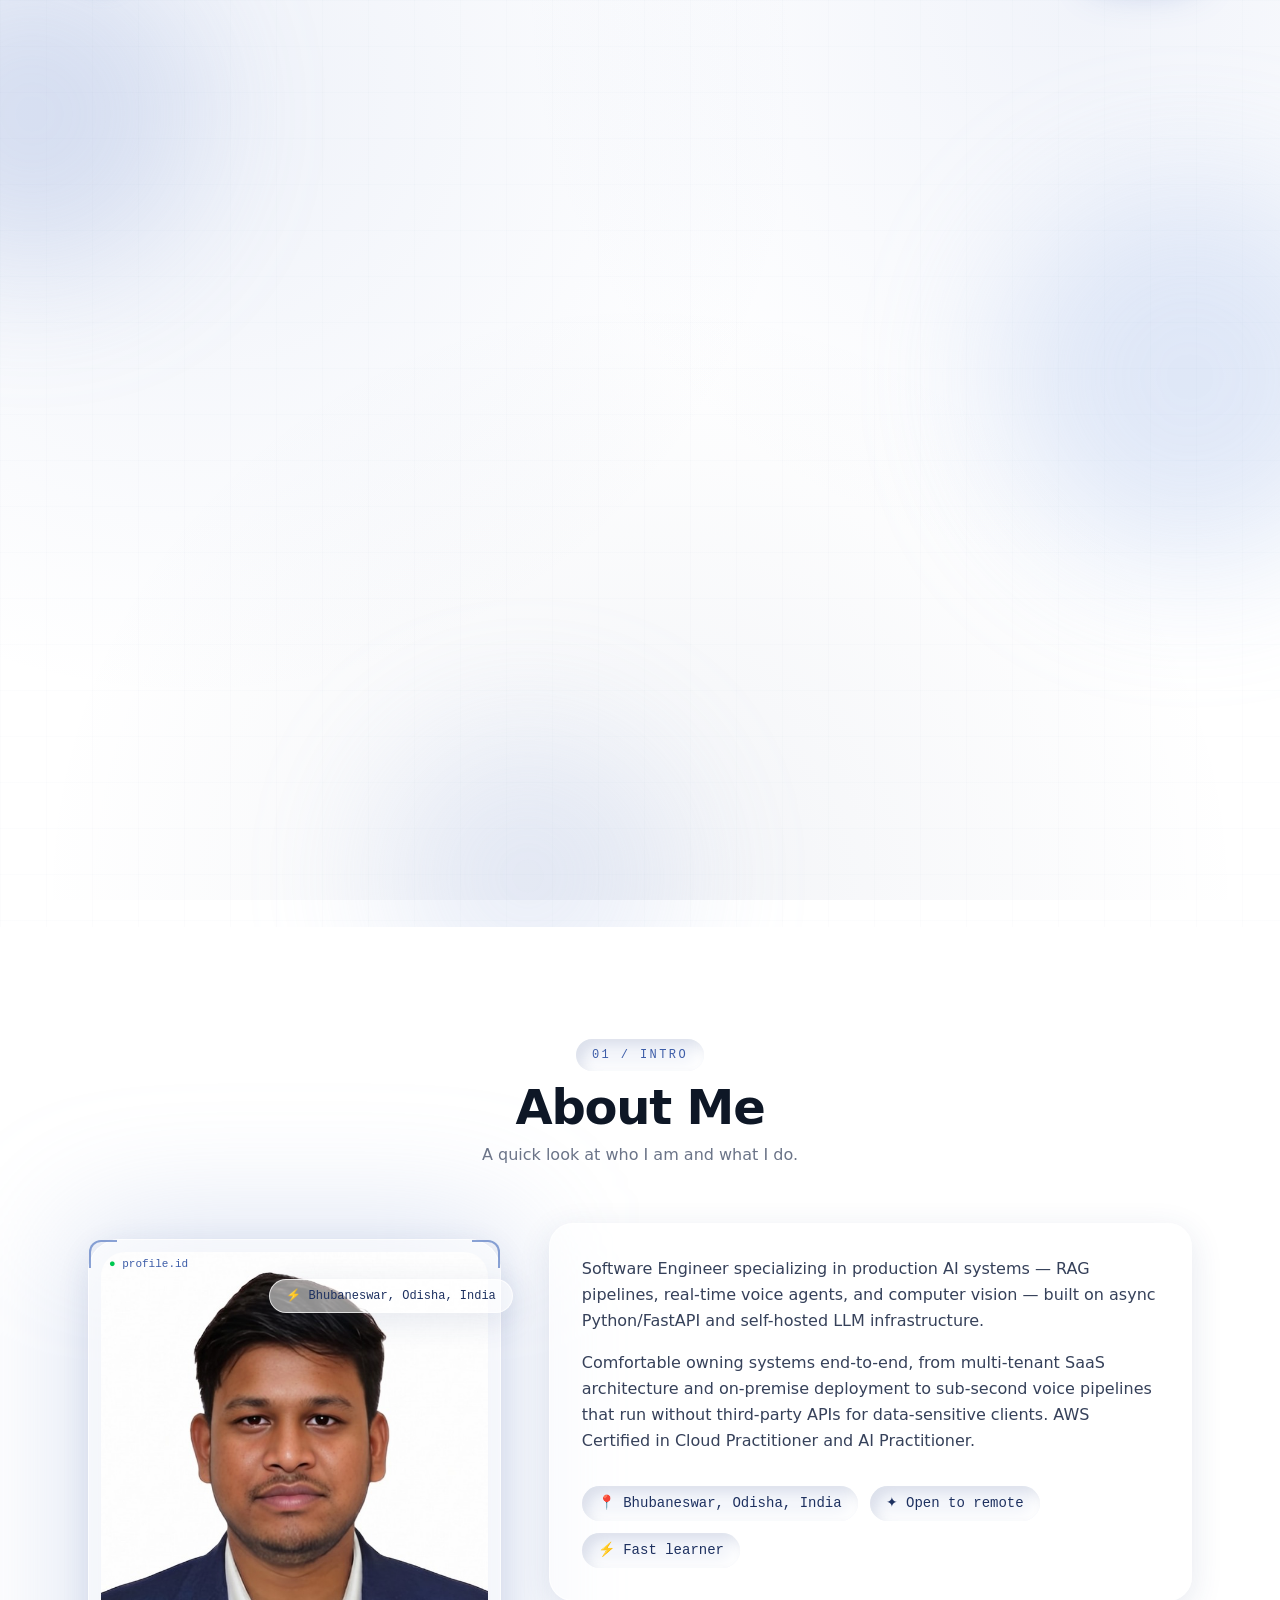
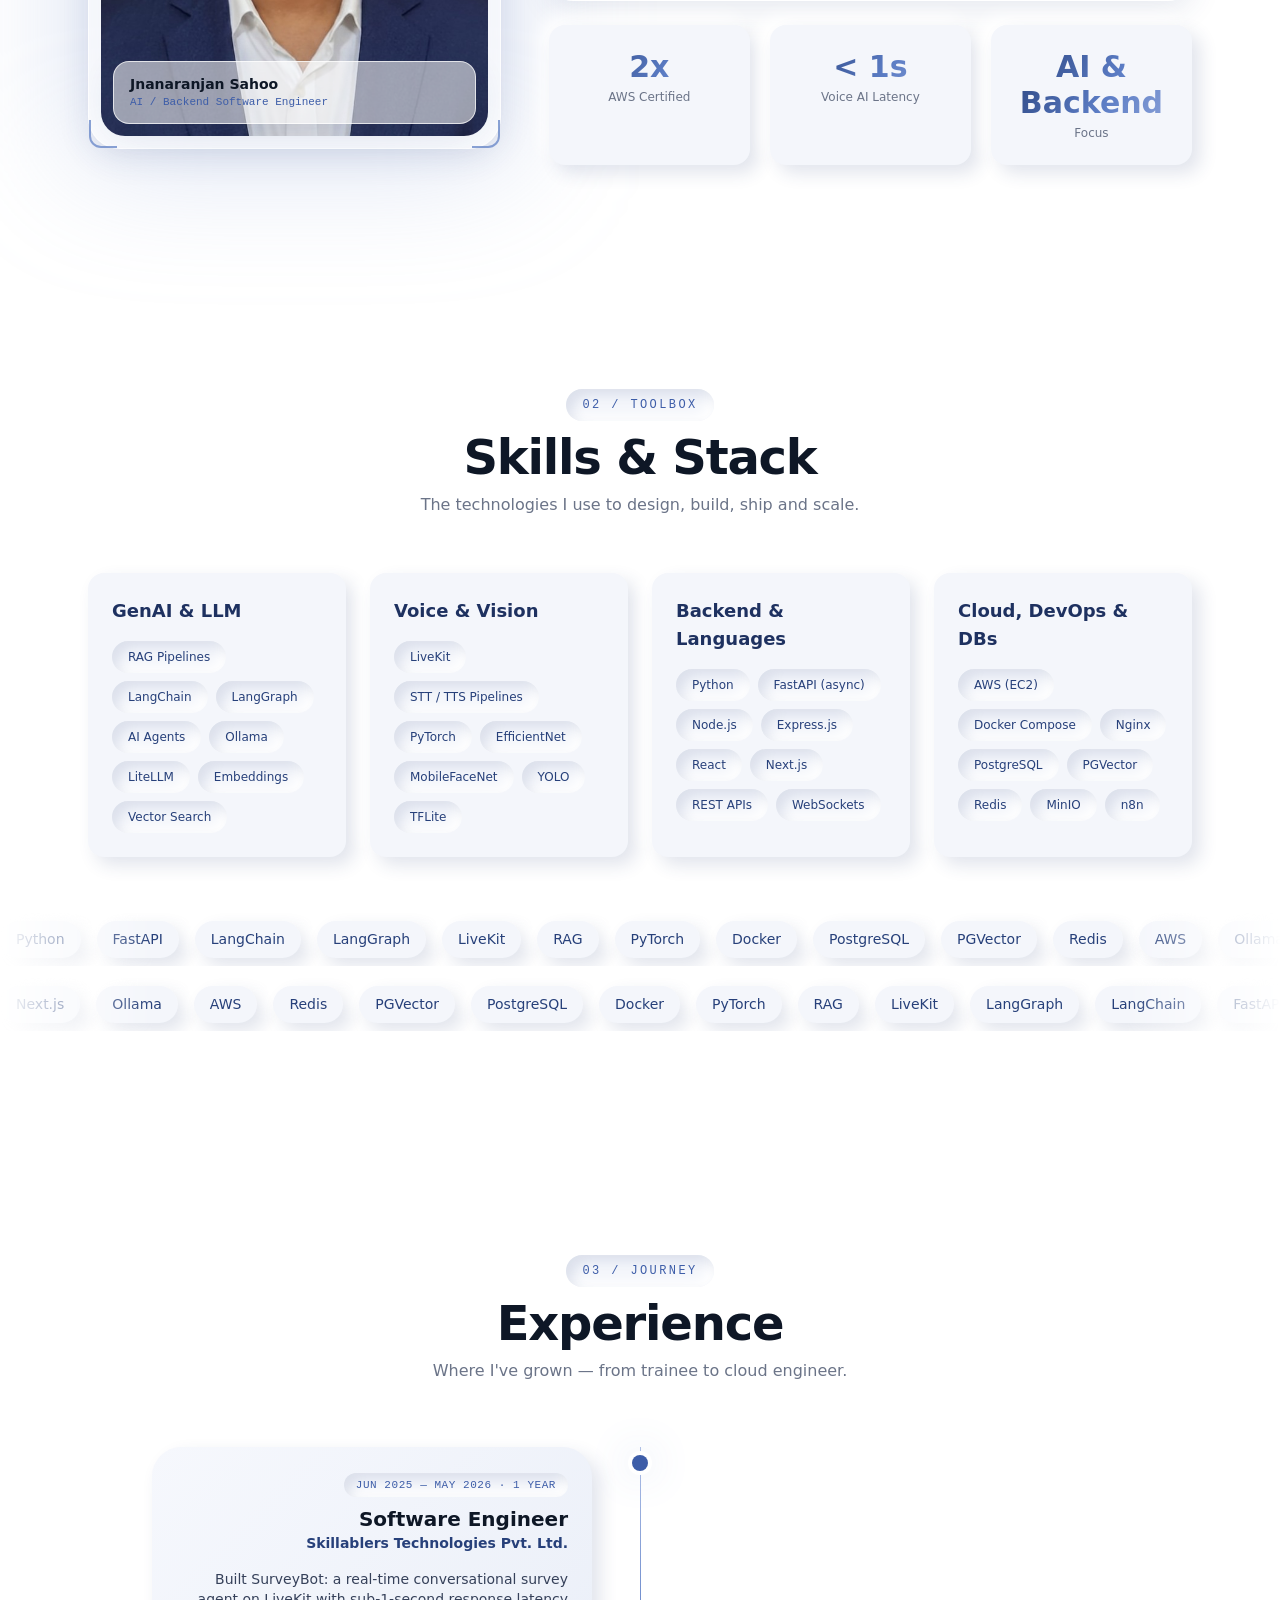
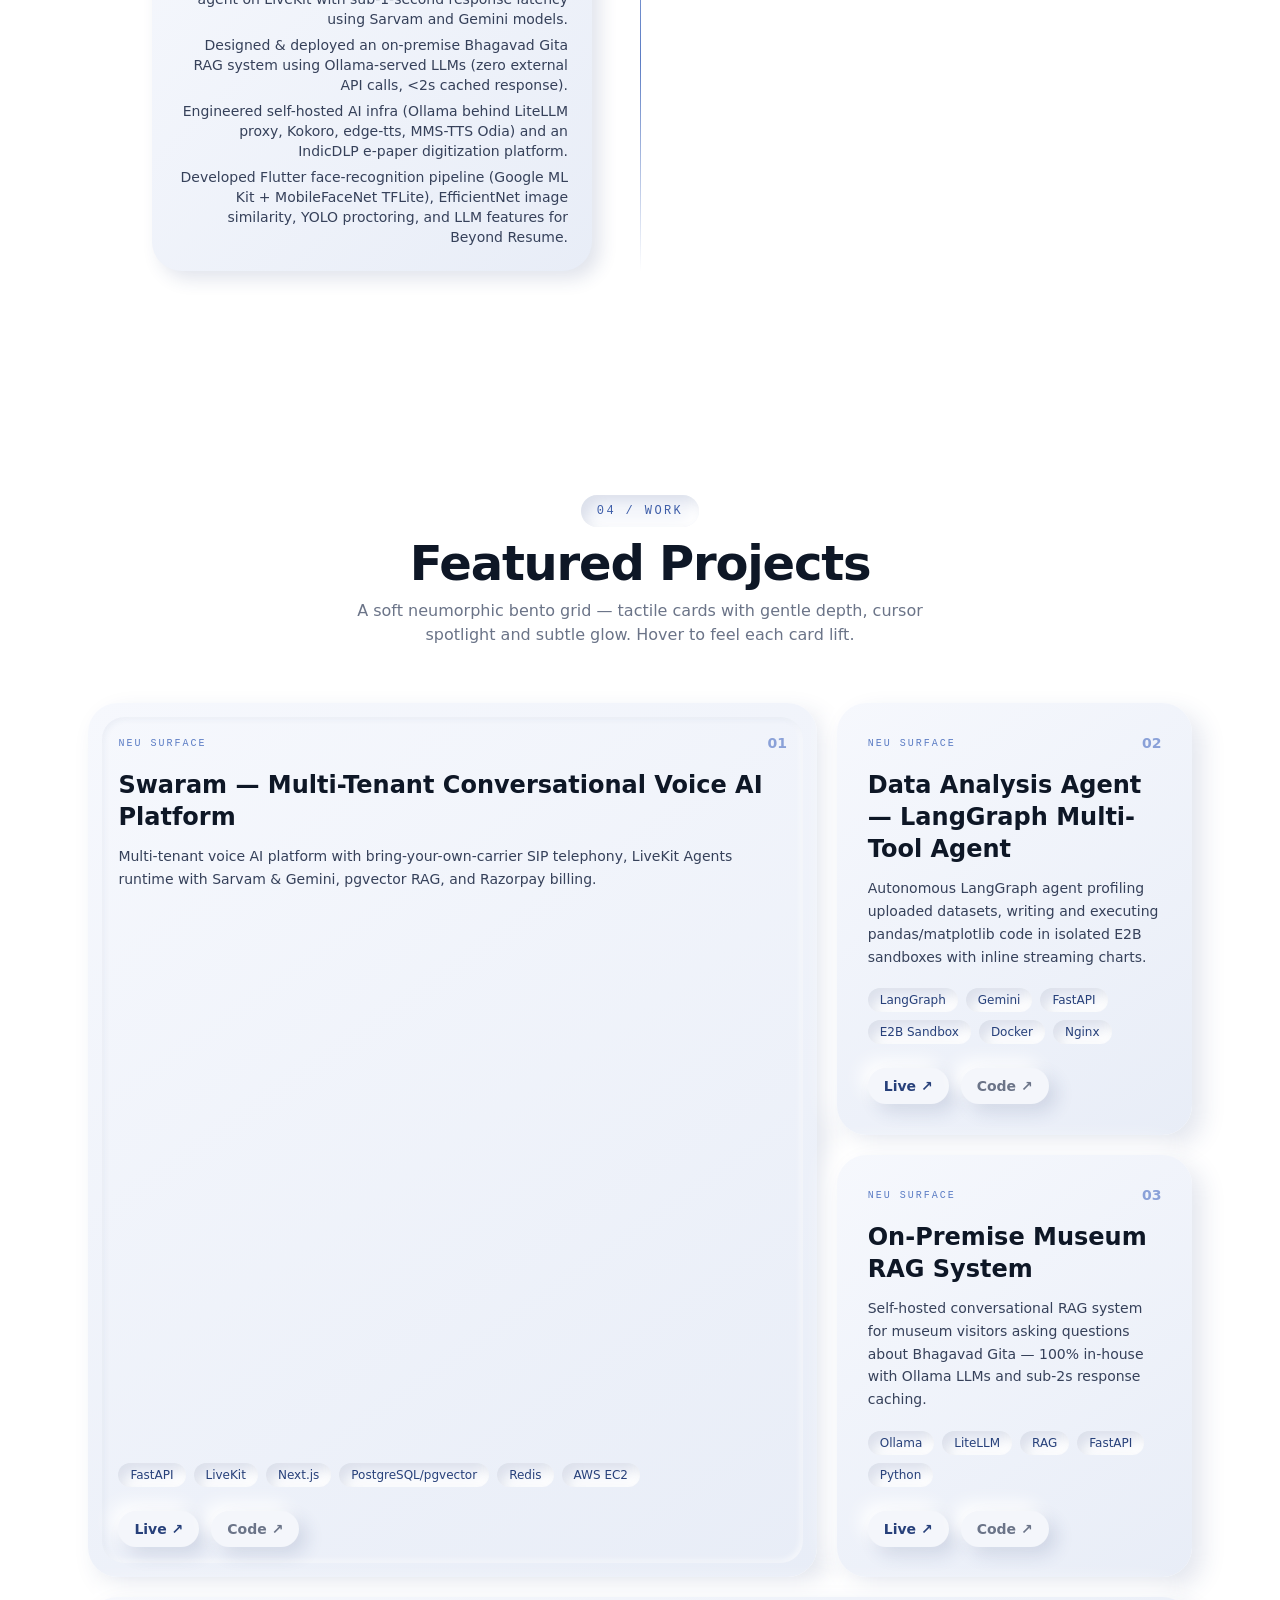
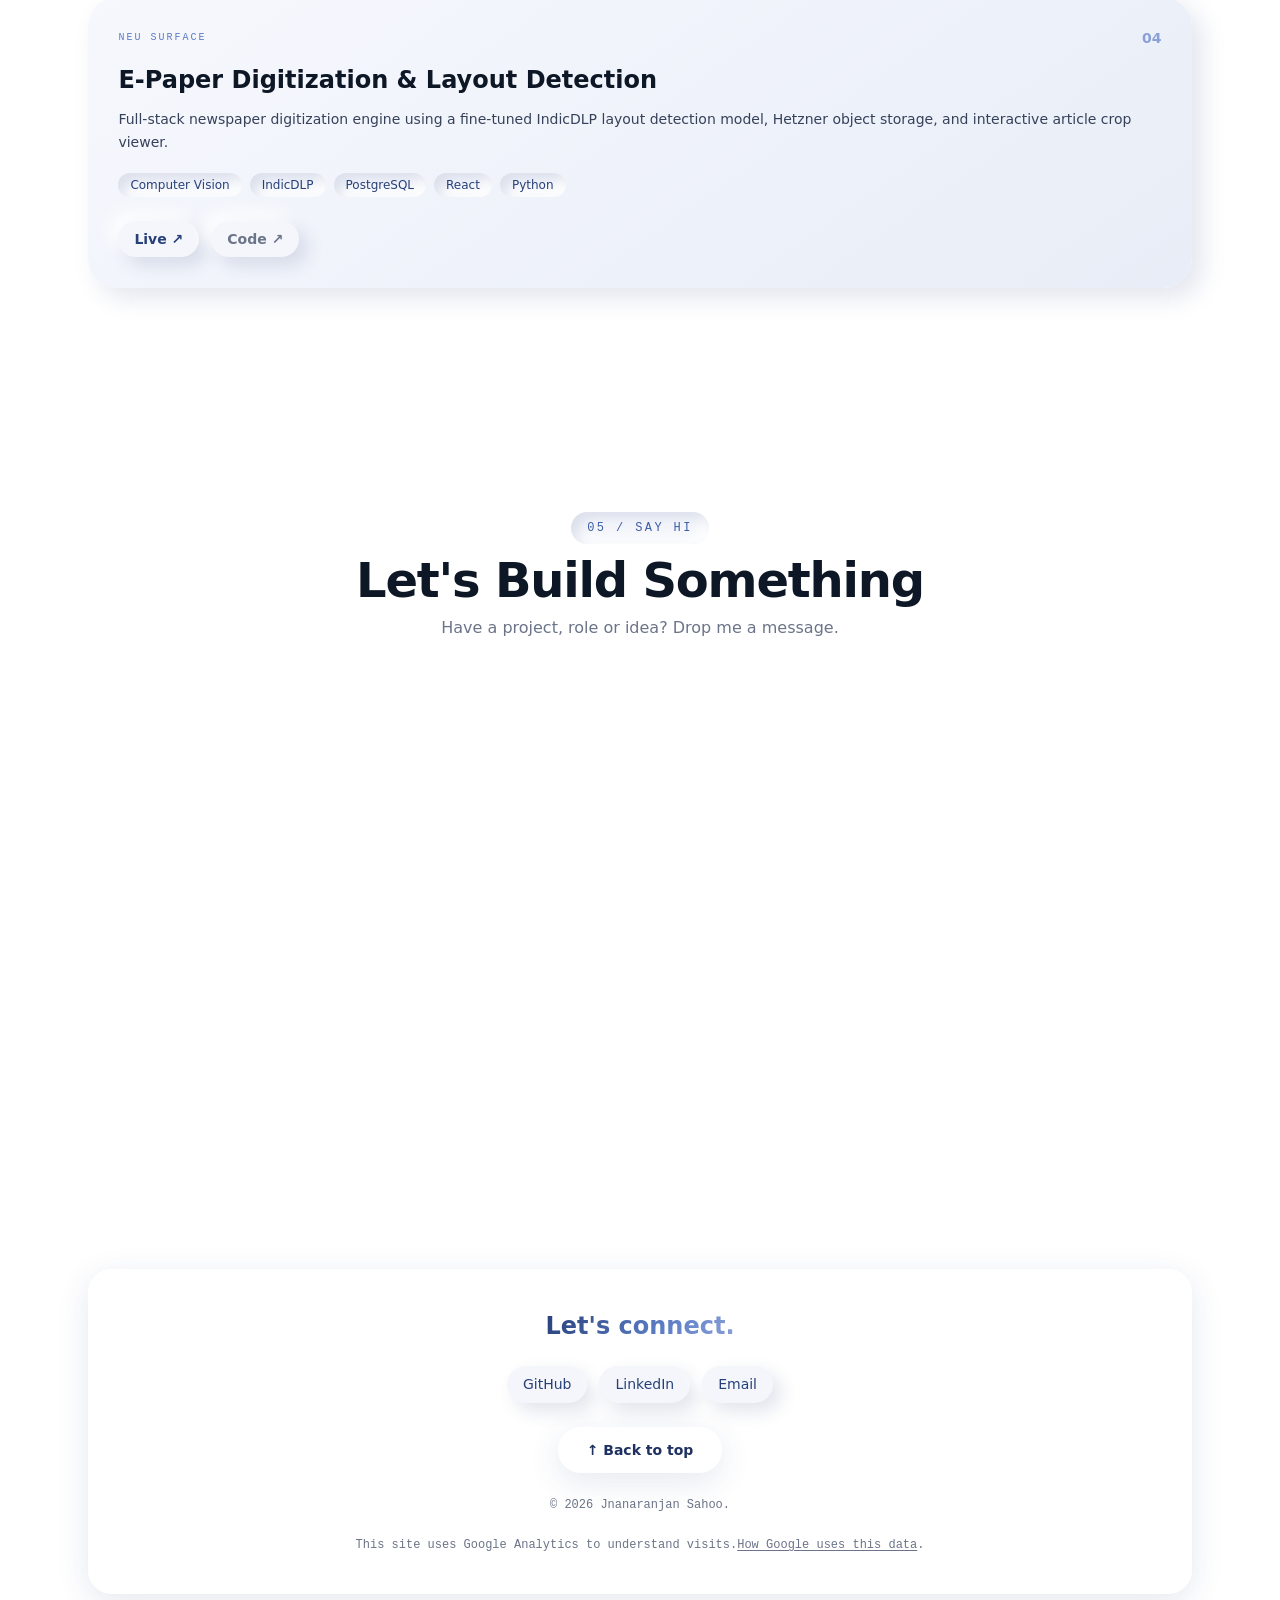
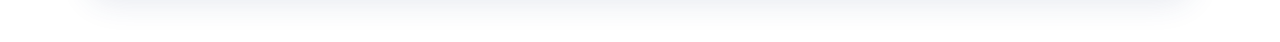
==== index.html @ d88e8220 "Deploy portfolio" ====
<!DOCTYPE html><html lang="en"><head><meta charset="UTF-8"><meta http-equiv="Content-Security-Policy" content="default-src 'self'; script-src 'self' https://*.googletagmanager.com 'sha256-13iN3kC8+zaeW+2LB9dmU+kvHhAKJhDA7me/W31Q6nM=' 'sha256-7mu4H06fwDCjmnxxr/xNHyuQC6pLTHr4M2E4jXw5WZs=' 'sha256-BF0290pkb3jxQsE7z00xR8Imp8X34FLC88L0lkMnrGw=' 'sha256-Q2BPg90ZMplYY+FSdApNErhpWafg2hcRRbndmvxuL/Q=' 'sha256-QzWFZi+FLIx23tnm9SBU4aEgx4x8DsuASP07mfqol/c=' 'sha256-Ya0pUYrC7nM5Cn/056TyVuEiz6dFGrzmkWzgON0pF0U=' 'sha256-mgg3YuNCsdFFOkc74WdprGQ/eaVt2ulOl7waqhz4XyQ='; style-src 'self' 'unsafe-inline' https://fonts.googleapis.com; img-src 'self' data: blob: https://*.google-analytics.com https://*.googletagmanager.com; font-src 'self' https://fonts.gstatic.com; connect-src 'self' https://*.google-analytics.com https://*.analytics.google.com https://*.googletagmanager.com https://api.emailjs.com https://raw.githack.com https://raw.githubusercontent.com; object-src 'none'; base-uri 'self'; form-action 'self'"><meta name="viewport" content="width=device-width, initial-scale=1"><meta name="referrer" content="strict-origin-when-cross-origin"><!-- Google Search Console Verification --><meta name="google-site-verification" content="LJMZXdmVCiQdUKfiJmOUua1oV9nctKnxQz4Q51pdkRA"><!-- Primary SEO --><title>Jnanaranjan Sahoo — AI / Backend Software Engineer</title><meta name="description" content="AI &amp; backend software engineer building production RAG pipelines, real-time voice agents and self-hosted LLM infrastructure with Python and FastAPI."><meta name="robots" content="index, follow"><link rel="canonical" href="https://jnana-ai-eng.github.io/"><!-- Open Graph --><meta property="og:type" content="website"><meta property="og:url" content="https://jnana-ai-eng.github.io/"><meta property="og:title" content="Jnanaranjan Sahoo — AI / Backend Software Engineer"><meta property="og:description" content="AI &amp; backend software engineer building production RAG pipelines, real-time voice agents and self-hosted LLM infrastructure with Python and FastAPI."><meta property="og:site_name" content="Jnanaranjan Sahoo"><meta property="og:locale" content="en_IN"><meta property="og:image" content="https://jnana-ai-eng.github.io/og-image.png"><meta property="og:image:type" content="image/png"><meta property="og:image:width" content="1200"><meta property="og:image:height" content="630"><meta property="og:image:alt" content="Jnanaranjan Sahoo — AI / Backend Software Engineer"><!-- Twitter / X --><meta name="twitter:card" content="summary_large_image"><meta name="twitter:title" content="Jnanaranjan Sahoo — AI / Backend Software Engineer"><meta name="twitter:description" content="AI &amp; backend software engineer building production RAG pipelines, real-time voice agents and self-hosted LLM infrastructure with Python and FastAPI."><meta name="twitter:image" content="https://jnana-ai-eng.github.io/og-image.png"><meta name="twitter:image:alt" content="Jnanaranjan Sahoo — AI / Backend Software Engineer"><!-- Favicons: "JS" monogram generated at build (src/lib/brand-icons.ts) --><link rel="icon" href="/favicon.ico" sizes="48x48"><link rel="icon" href="/favicon.svg" type="image/svg+xml"><link rel="apple-touch-icon" href="/apple-touch-icon.png"><!-- Google Fonts — Space Grotesk --><link rel="preconnect" href="https://fonts.googleapis.com"><link rel="preconnect" href="https://fonts.gstatic.com" crossorigin><link href="https://fonts.googleapis.com/css2?family=Space+Grotesk:wght@300;400;500;600;700&family=JetBrains+Mono:wght@400;500&display=swap" rel="stylesheet"><!-- JSON-LD Structured Data (WebSite + ProfilePage + Person) --><script type="application/ld+json">{"@context":"https://schema.org","@graph":[{"@type":"WebSite","@id":"https://jnana-ai-eng.github.io/#website","url":"https://jnana-ai-eng.github.io/","name":"Jnanaranjan Sahoo","inLanguage":"en"},{"@type":"ProfilePage","@id":"https://jnana-ai-eng.github.io/#profile","url":"https://jnana-ai-eng.github.io/","name":"Jnanaranjan Sahoo — AI / Backend Software Engineer","isPartOf":{"@id":"https://jnana-ai-eng.github.io/#website"},"mainEntity":{"@id":"https://jnana-ai-eng.github.io/#person"}},{"@type":"Person","@id":"https://jnana-ai-eng.github.io/#person","name":"Jnanaranjan Sahoo","alternateName":"jnana-ai-eng","jobTitle":"AI / Backend Software Engineer","description":"AI & backend software engineer building production RAG pipelines, real-time voice agents and self-hosted LLM infrastructure with Python and FastAPI.","url":"https://jnana-ai-eng.github.io/","image":"https://jnana-ai-eng.github.io/profile.jpeg","email":"mailto:sahoojnana3002@gmail.com","address":{"@type":"PostalAddress","addressLocality":"Bhubaneswar","addressRegion":"Odisha","addressCountry":"India"},"knowsAbout":["Python","FastAPI","LangChain","LangGraph","LiveKit","RAG","PyTorch","Docker","PostgreSQL","PGVector","Redis","AWS","Ollama","Next.js"],"sameAs":["https://github.com/jnana-ai-eng","https://www.linkedin.com/in/jnanaranjan-sahoo"]}]}</script><!-- Google Analytics 4 (production host only) --><script>(function(){const id = "G-PBJQWS8THE";
const host = "jnana-ai-eng.github.io";

    window.dataLayer = window.dataLayer || [];
    window.gtag = function () { window.dataLayer.push(arguments); };

    if (location.hostname === host) {
      var s = document.createElement('script');
      s.async = true;
      s.src = 'https://www.googletagmanager.com/gtag/js?id=' + id;
      document.head.appendChild(s);

      gtag('js', new Date());
      var config = { allow_google_signals: false, allow_ad_personalization_signals: false };
      if (/[?&]ga_debug=1(&|$)/.test(location.search)) config.debug_mode = true;
      gtag('config', id, config);
    }

    function gaLocation(el) {
      var section = el.closest('section[id]');
      if (section) return section.id;
      if (el.closest('footer')) return 'footer'; // before nav: the footer contains a <nav>
      if (el.closest('header, nav')) return 'header';
      return 'page';
    }

    document.addEventListener('click', function (e) {
      var el = e.target instanceof Element ? e.target.closest('[data-ga-event], a[href^="mailto:"]') : null;
      if (!el) return;
      var name = el.getAttribute('data-ga-event') || 'email_click';
      var params = { location: gaLocation(el) };
      var label = el.getAttribute('data-ga-label');
      if (label) params.label = label;
      gtag('event', name, params);
    }, true);
  })();</script><link rel="stylesheet" href="/_astro/Layout.CrysynzU.css"><style>.card-grid{grid-template-columns:1fr;gap:1.25rem;width:100%;display:grid}@media (width>=640px){.card-grid{grid-template-columns:repeat(2,1fr);grid-auto-rows:1fr}}@media (width>=1024px){.card-grid{grid-template-columns:repeat(3,1fr);grid-auto-rows:minmax(220px,auto)}.magic-bento-card:first-child{grid-area:span 2/span 2}.magic-bento-card:nth-child(2){grid-area:1/3}.magic-bento-card:nth-child(3){grid-area:2/3}.magic-bento-card:nth-child(4){grid-area:3/span 3}}.magic-bento-card{--glow-x:50%;--glow-y:50%;--glow-intensity:0;--glow-radius:220px;--glow-color:91, 124, 196;flex-direction:column;justify-content:space-between;min-height:220px;padding:1.9rem;transition:transform .4s cubic-bezier(.22,1,.36,1),box-shadow .4s cubic-bezier(.22,1,.36,1);display:flex;position:relative;overflow:hidden}.card-grid .magic-bento-card{background:linear-gradient(145deg,#f6f8fd,#e8edf7);border-radius:1.85rem;box-shadow:10px 10px 24px #27407a21,-10px -10px 24px #fffffff2}.card-grid .magic-bento-card:first-child:before{content:"";pointer-events:none;z-index:0;border-radius:1.4rem;position:absolute;inset:14px;box-shadow:inset 2px 2px 6px #27407a0f,inset -2px -2px 6px #ffffffb3}.card-grid .magic-bento-card:hover{transform:translateY(-5px);box-shadow:14px 18px 36px #27407a2e,-12px -12px 28px #fff}.card-grid .magic-bento-card:active{transform:translateY(-1px);box-shadow:inset 6px 6px 14px #27407a1f,inset -6px -6px 14px #ffffffe6}@media (prefers-reduced-motion:reduce){.card-grid .magic-bento-card:hover{transform:none}}.magic-bento-card--border-glow:after{content:"";background:radial-gradient(var(--glow-radius) circle at var(--glow-x) var(--glow-y), rgba(var(--glow-color), calc(var(--glow-intensity) * .9)) 0%, rgba(var(--glow-color), calc(var(--glow-intensity) * .4)) 30%, transparent 60%);border-radius:inherit;-webkit-mask-composite:xor;pointer-events:none;z-index:3;padding:2px;transition:opacity .3s;position:absolute;inset:0;-webkit-mask-image:linear-gradient(#fff 0 0),linear-gradient(#fff 0 0);mask-image:linear-gradient(#fff 0 0),linear-gradient(#fff 0 0);-webkit-mask-position:0 0,0 0;mask-position:0 0,0 0;-webkit-mask-size:auto,auto;mask-size:auto,auto;-webkit-mask-repeat:repeat,repeat;mask-repeat:repeat,repeat;-webkit-mask-clip:content-box,border-box;mask-clip:content-box,border-box;-webkit-mask-origin:content-box,border-box;mask-origin:content-box,border-box;mask-composite:exclude;mask-mode:match-source,match-source}.particle-container{position:relative;overflow:hidden}.global-spotlight{mix-blend-mode:multiply;will-change:transform, opacity;pointer-events:none;z-index:200!important}.bento-section{user-select:none;position:relative}
</style></head><body><style>astro-island,astro-slot,astro-static-slot{display:contents}</style><script>(()=>{var l=(n,t)=>{let i=async()=>{await(await n())()},e=typeof t.value=="object"?t.value:void 0,s={timeout:e==null?void 0:e.timeout};"requestIdleCallback"in window?window.requestIdleCallback(i,s):setTimeout(i,s.timeout||200)};(self.Astro||(self.Astro={})).idle=l;window.dispatchEvent(new Event("astro:idle"));})();</script><script>(()=>{var g=Object.defineProperty;var w=(a,s,c)=>s in a?g(a,s,{enumerable:!0,configurable:!0,writable:!0,value:c}):a[s]=c;var l=(a,s,c)=>w(a,typeof s!="symbol"?s+"":s,c);var E=new Set(["__proto__","constructor","prototype"]);{let a={0:t=>y(t),1:t=>c(t),2:t=>new RegExp(t),3:t=>new Date(t),4:t=>new Map(c(t)),5:t=>new Set(c(t)),6:t=>BigInt(t),7:t=>new URL(t),8:t=>new Uint8Array(t),9:t=>new Uint16Array(t),10:t=>new Uint32Array(t),11:t=>Number.POSITIVE_INFINITY*t},s=t=>{let[p,e]=t;return p in a?a[p](e):void 0},c=t=>t.map(s),y=t=>typeof t!="object"||t===null?t:Object.fromEntries(Object.entries(t).map(([p,e])=>[p,s(e)]));class f extends HTMLElement{constructor(){super(...arguments);l(this,"Component");l(this,"hydrator");l(this,"hydrate",async()=>{var b;if(!this.hydrator||!this.isConnected)return;let e=(b=this.parentElement)==null?void 0:b.closest("astro-island[ssr]");if(e){e.addEventListener("astro:hydrate",this.hydrate,{once:!0});return}let r=this.querySelectorAll("astro-slot"),n={},d=this.querySelectorAll("template[data-astro-template]");for(let o of d){let i=o.closest(this.tagName);i!=null&&i.isSameNode(this)&&(n[o.getAttribute("data-astro-template")||"default"]=o.innerHTML,o.remove())}for(let o of r){let i=o.closest(this.tagName);i!=null&&i.isSameNode(this)&&(n[o.getAttribute("name")||"default"]=o.innerHTML)}let u;try{u=this.hasAttribute("props")?y(JSON.parse(this.getAttribute("props"))):{}}catch(o){let i=this.getAttribute("component-url")||"<unknown>",v=this.getAttribute("component-export");throw v&&(i+=` (export ${v})`),console.error(`[hydrate] Error parsing props for component ${i}`,this.getAttribute("props"),o),o}let h;await this.hydrator(this)(this.Component,u,n,{client:this.getAttribute("client")}),this.removeAttribute("ssr"),this.dispatchEvent(new CustomEvent("astro:hydrate"))});l(this,"unmount",()=>{this.isConnected||this.dispatchEvent(new CustomEvent("astro:unmount"))})}disconnectedCallback(){document.removeEventListener("astro:after-swap",this.unmount),document.addEventListener("astro:after-swap",this.unmount,{once:!0})}connectedCallback(){if(!this.hasAttribute("await-children")||document.readyState==="interactive"||document.readyState==="complete")this.childrenConnectedCallback();else{let e=()=>{document.removeEventListener("DOMContentLoaded",e),r.disconnect(),this.childrenConnectedCallback()},r=new MutationObserver(()=>{var n;((n=this.lastChild)==null?void 0:n.nodeType)===Node.COMMENT_NODE&&this.lastChild.nodeValue==="astro:end"&&(this.lastChild.remove(),e())});r.observe(this,{childList:!0}),document.addEventListener("DOMContentLoaded",e)}}async childrenConnectedCallback(){let e=this.getAttribute("before-hydration-url");e&&await import(e),this.start()}getRetryImportUrl(e){let r=new URL(e,document.baseURI);return r.searchParams.set("astro-retry",Date.now().toString()),r.toString()}async importWithRetry(e){try{return await import(e)}catch(r){return await new Promise(n=>setTimeout(n,1e3)),import(this.getRetryImportUrl(e))}}handleHydrationError(e){let r=this.getAttribute("component-url"),n=new CustomEvent("astro:hydration-error",{cancelable:!0,bubbles:!0,composed:!0,detail:{error:e,componentUrl:r}});this.dispatchEvent(n)&&console.error(`[astro-island] Error hydrating ${r}`,e)}async start(){let e=JSON.parse(this.getAttribute("opts")),r=this.getAttribute("client");if(Astro[r]===void 0){window.addEventListener(`astro:${r}`,()=>this.start(),{once:!0});return}try{await Astro[r](async()=>{let n=this.getAttribute("renderer-url");try{let[d,{default:u}]=await Promise.all([this.importWithRetry(this.getAttribute("component-url")),n?this.importWithRetry(n):Promise.resolve({default:()=>()=>{}})]),h=this.getAttribute("component-export")||"default";if(h.includes(".")){this.Component=d;for(let m of h.split(".")){if(E.has(m)||!this.Component||typeof this.Component!="object"&&typeof this.Component!="function"||!Object.hasOwn(this.Component,m))throw new Error(`Invalid component export path: ${h}`);this.Component=this.Component[m]}}else{if(E.has(h))throw new Error(`Invalid component export path: ${h}`);this.Component=d[h]}return this.hydrator=u,this.hydrate}catch(d){return this.handleHydrationError(d),()=>{}}},e,this)}catch(n){this.handleHydrationError(n)}}attributeChangedCallback(){this.hydrate()}}l(f,"observedAttributes",["props"]),customElements.get("astro-island")||customElements.define("astro-island",f)}})();</script><astro-island uid="1ba8Qv" prefix="r5" component-url="/_astro/SmoothScroll.DMeU--YM.js" component-export="SmoothScroll" renderer-url="/_astro/client.Dm6W1rWB.js" props="{}" ssr client="idle" opts="{&quot;name&quot;:&quot;SmoothScroll&quot;,&quot;value&quot;:true}"></astro-island><script>(()=>{var e=async t=>{await(await t())()};(self.Astro||(self.Astro={})).load=e;window.dispatchEvent(new Event("astro:load"));})();</script><astro-island uid="cvrCY" prefix="r6" component-url="/_astro/NavbarInteractive.BISsY6gf.js" component-export="NavbarInteractive" renderer-url="/_astro/client.Dm6W1rWB.js" props="{}" ssr client="load" opts="{&quot;name&quot;:&quot;NavbarInteractive&quot;,&quot;value&quot;:true}" await-children><header class="fixed inset-x-0 top-0 z-50 px-4 pt-4" style="transform:translateY(-80px)"><nav class="mx-auto flex max-w-6xl items-center justify-between rounded-full px-5 py-3 transition-all duration-300 bg-transparent" aria-label="Main navigation"><a href="#home" class="group flex items-center gap-2.5" aria-label="Jnanaranjan Sahoo — home"><span class="relative inline-block"><span class="absolute inset-0 rounded-full bg-navy-400/40 blur-md transition-opacity duration-300 group-hover:opacity-100"></span><img src="/profile.jpeg" alt="Jnanaranjan Sahoo" width="36" height="36" class="relative h-9 w-9 rounded-full object-cover ring-2 ring-navy-200 transition-transform duration-300 group-hover:scale-105"/></span><span class="hidden font-display text-sm font-bold text-navy-700 sm:inline">JS</span></a><ul class="hidden items-center gap-1 md:flex" role="list"><li><a href="#home" aria-current="page" class="relative rounded-full px-4 py-2 text-sm font-medium transition-colors text-navy-700"><span class="absolute inset-0 -z-10 rounded-full bg-navy-100"></span>Home</a></li><li><a href="#about" class="relative rounded-full px-4 py-2 text-sm font-medium transition-colors text-ink-soft hover:bg-navy-50 hover:text-navy-700">About</a></li><li><a href="#skills" class="relative rounded-full px-4 py-2 text-sm font-medium transition-colors text-ink-soft hover:bg-navy-50 hover:text-navy-700">Skills</a></li><li><a href="#experience" class="relative rounded-full px-4 py-2 text-sm font-medium transition-colors text-ink-soft hover:bg-navy-50 hover:text-navy-700">Experience</a></li><li><a href="#projects" class="relative rounded-full px-4 py-2 text-sm font-medium transition-colors text-ink-soft hover:bg-navy-50 hover:text-navy-700">Projects</a></li><li><a href="#contact" class="relative rounded-full px-4 py-2 text-sm font-medium transition-colors text-ink-soft hover:bg-navy-50 hover:text-navy-700">Contact</a></li></ul><a href="/Jnanaranjan_Sahoo_resume_AIML.pdf" class="hidden rounded-full bg-navy-600 px-5 py-2 text-sm font-semibold text-white shadow-glow transition-colors hover:bg-navy-700 md:inline-block" download="">Resume</a><button class="grid h-9 w-9 place-items-center rounded-full glass md:hidden" aria-label="Open menu" aria-expanded="false" aria-controls="mobile-menu"><div class="space-y-1.5" aria-hidden="true"><span class="block h-0.5 w-5 bg-navy-700"></span><span class="block h-0.5 w-5 bg-navy-700"></span></div></button></nav></header><div class="fixed inset-x-0 top-0 z-[60] h-1 origin-left bg-gradient-to-r from-navy-400 to-sky" aria-hidden="true" style="transform:scaleX(0)"></div><!--astro:end--></astro-island><!-- Fallback static nav shell for search crawlers / non-JS users --><noscript><div class="fixed inset-x-0 top-0 z-50 bg-white/90 px-6 py-4 backdrop-blur shadow-sm"><div class="mx-auto flex max-w-6xl items-center justify-between"><a href="#home" class="font-display font-bold text-navy-700">Jnanaranjan Sahoo</a><ul class="flex items-center gap-4 text-sm font-medium"><li><a href="#home" class="text-ink-soft hover:text-navy-700">Home</a></li><li><a href="#about" class="text-ink-soft hover:text-navy-700">About</a></li><li><a href="#skills" class="text-ink-soft hover:text-navy-700">Skills</a></li><li><a href="#experience" class="text-ink-soft hover:text-navy-700">Experience</a></li><li><a href="#projects" class="text-ink-soft hover:text-navy-700">Projects</a></li><li><a href="#contact" class="text-ink-soft hover:text-navy-700">Contact</a></li></ul></div></div></noscript><main id="main-content"><astro-island uid="2r6vlG" prefix="r7" component-url="/_astro/HeroInteractive.DlLH3juA.js" component-export="HeroInteractive" renderer-url="/_astro/client.Dm6W1rWB.js" props="{}" ssr client="load" opts="{&quot;name&quot;:&quot;HeroInteractive&quot;,&quot;value&quot;:true}" await-children><section id="home" class="relative flex min-h-screen items-center overflow-hidden pt-24 pb-12 sm:pt-28 sm:pb-16"><div class="pointer-events-none absolute inset-0 -z-10" aria-hidden="true"><div class="glow-orb left-[-10%] top-[-5%] h-80 w-80 animate-float bg-navy-300/50"></div><div class="glow-orb right-[-8%] top-[20%] h-96 w-96 animate-float bg-sky-light/60" style="animation-delay:2s"></div><div class="glow-orb bottom-[-10%] left-[30%] h-72 w-72 animate-float bg-navy-200/50" style="animation-delay:4s"></div><div class="absolute inset-0 bg-grid-light bg-[size:46px_46px] opacity-30"></div></div><div class="mx-auto grid w-full max-w-6xl items-center gap-10 px-6 lg:grid-cols-2 lg:gap-14"><div><div style="opacity:0;transform:translateY(22px)"><span class="chip glass font-mono text-xs uppercase tracking-[0.25em] text-navy-600"><span class="relative flex h-2 w-2" aria-hidden="true"><span class="absolute inline-flex h-full w-full animate-ping rounded-full bg-green-400 opacity-75"></span><span class="relative inline-flex h-2 w-2 rounded-full bg-green-500"></span></span>Available for opportunities</span></div><p class="mt-7 font-mono text-sm text-navy-500" style="opacity:0;transform:translateY(22px)">// hello_world — I&#x27;m</p><h1 class="mt-2 font-display text-[2.6rem] font-bold leading-[1.04] tracking-tight sm:text-6xl lg:text-7xl" style="opacity:0;transform:translateY(22px)"><span class="shiny-text ">Jnanaranjan Sahoo</span></h1><div class="mt-5 inline-flex items-center gap-3 rounded-full glass px-5 py-2.5" style="opacity:0;transform:translateY(22px)"><span class="h-2.5 w-2.5 rounded-full bg-navy-500 shadow-glow" aria-hidden="true"></span><span class="relative inline-flex overflow-hidden font-display text-lg font-semibold text-navy-700 sm:text-xl" aria-live="polite"><span class="inline-block whitespace-nowrap" style="opacity:1;transform:none">AI Software Engineer</span></span></div><p class="mt-7 max-w-xl text-base leading-relaxed text-ink-soft sm:text-lg" style="opacity:0;transform:translateY(22px)">Software Engineer specializing in production AI systems — RAG pipelines, sub-second real-time voice agents, and computer vision models on async Python/FastAPI and self-hosted LLM infrastructure.</p><div class="mt-9 flex flex-wrap items-center gap-4" style="opacity:0;transform:translateY(22px)"><a href="#projects" data-ga-event="cta_click" data-ga-label="view_work" style="transform:translate3d(0px, 0px, 0)" class="relative inline-flex items-center justify-center gap-2 rounded-full px-7 py-3 text-sm font-semibold transition-colors duration-300 will-change-transform bg-navy-600 text-white shadow-glow hover:bg-navy-700 ">View My Work →</a><a href="#contact" data-ga-event="cta_click" data-ga-label="get_in_touch" style="transform:translate3d(0px, 0px, 0)" class="relative inline-flex items-center justify-center gap-2 rounded-full px-7 py-3 text-sm font-semibold transition-colors duration-300 will-change-transform glass text-navy-700 hover:text-navy-900 ">Get in Touch</a><div class="flex items-center gap-3 ml-1" aria-label="Social links"><a href="https://github.com/jnana-ai-eng" aria-label="GitHub profile" class="grid h-11 w-11 place-items-center rounded-full glass text-navy-600 transition-all duration-300 hover:-translate-y-1 hover:text-navy-800 hover:shadow-glow" target="_blank" rel="noopener noreferrer"><svg width="18" height="18" viewBox="0 0 24 24" fill="currentColor" aria-hidden="true"><path d="M12 .5C5.7.5.5 5.7.5 12c0 5.1 3.3 9.4 7.9 10.9.6.1.8-.2.8-.5v-2c-3.2.7-3.9-1.4-3.9-1.4-.5-1.3-1.3-1.7-1.3-1.7-1.1-.7.1-.7.1-.7 1.2.1 1.8 1.2 1.8 1.2 1 1.8 2.8 1.3 3.5 1 .1-.8.4-1.3.8-1.6-2.6-.3-5.3-1.3-5.3-5.7 0-1.3.5-2.3 1.2-3.1-.1-.3-.5-1.5.1-3.1 0 0 1-.3 3.3 1.2a11.5 11.5 0 0 1 6 0C17.3 4.7 18.3 5 18.3 5c.6 1.6.2 2.8.1 3.1.8.8 1.2 1.8 1.2 3.1 0 4.4-2.7 5.4-5.3 5.7.4.4.8 1.1.8 2.2v3.3c0 .3.2.6.8.5 4.6-1.5 7.9-5.8 7.9-10.9C23.5 5.7 18.3.5 12 .5z"></path></svg></a><a href="https://www.linkedin.com/in/jnanaranjan-sahoo" aria-label="LinkedIn profile" class="grid h-11 w-11 place-items-center rounded-full glass text-navy-600 transition-all duration-300 hover:-translate-y-1 hover:text-navy-800 hover:shadow-glow" target="_blank" rel="noopener noreferrer"><svg width="18" height="18" viewBox="0 0 24 24" fill="currentColor" aria-hidden="true"><path d="M20.45 20.45h-3.56v-5.57c0-1.33-.02-3.04-1.85-3.04-1.85 0-2.13 1.45-2.13 2.94v5.67H9.35V9h3.42v1.56h.05c.48-.9 1.64-1.85 3.37-1.85 3.6 0 4.27 2.37 4.27 5.46v6.28zM5.34 7.43a2.07 2.07 0 1 1 0-4.14 2.07 2.07 0 0 1 0 4.14zM7.12 20.45H3.56V9h3.56v11.45zM22.22 0H1.77C.79 0 0 .77 0 1.73v20.54C0 23.23.79 24 1.77 24h20.45c.98 0 1.78-.77 1.78-1.73V1.73C24 .77 23.2 0 22.22 0z"></path></svg></a><a href="mailto:sahoojnana3002@gmail.com" aria-label="Send email" class="grid h-11 w-11 place-items-center rounded-full glass text-navy-600 transition-all duration-300 hover:-translate-y-1 hover:text-navy-800 hover:shadow-glow"><svg width="18" height="18" viewBox="0 0 24 24" fill="none" stroke="currentColor" stroke-width="2" aria-hidden="true"><rect x="3" y="5" width="18" height="14" rx="2"></rect><path d="m3 7 9 6 9-6"></path></svg></a></div></div><div class="mt-12 grid max-w-md grid-cols-3 gap-3" style="opacity:0;transform:translateY(22px)"><div class="neu rounded-2xl px-4 py-3 text-center"><div class="font-display text-2xl font-bold gradient-text">2x</div><div class="mt-0.5 text-[11px] font-medium text-ink-muted">AWS Certified</div></div><div class="neu rounded-2xl px-4 py-3 text-center"><div class="font-display text-2xl font-bold gradient-text">&lt; 1s</div><div class="mt-0.5 text-[11px] font-medium text-ink-muted">Voice AI Latency</div></div><div class="neu rounded-2xl px-4 py-3 text-center"><div class="font-display text-2xl font-bold gradient-text">AI &amp; Backend</div><div class="mt-0.5 text-[11px] font-medium text-ink-muted">Focus</div></div></div></div><div class="relative hidden lg:block" style="opacity:0;transform:scale(0.9)"><div class="relative aspect-square w-full overflow-hidden rounded-[2rem] glass"><span class="pointer-events-none absolute h-7 w-7 border-navy-400/70 left-0 top-0 rounded-tl-xl border-l-2 border-t-2"></span><span class="pointer-events-none absolute h-7 w-7 border-navy-400/70 right-0 top-0 rounded-tr-xl border-r-2 border-t-2"></span><span class="pointer-events-none absolute h-7 w-7 border-navy-400/70 bottom-0 left-0 rounded-bl-xl border-b-2 border-l-2"></span><span class="pointer-events-none absolute h-7 w-7 border-navy-400/70 bottom-0 right-0 rounded-br-xl border-b-2 border-r-2"></span><div class="absolute left-5 top-4 z-10 font-mono text-[11px] text-navy-500" aria-hidden="true"><span class="text-green-500">●</span> core_system.online</div><div class="absolute right-5 top-4 z-10 font-mono text-[11px] text-navy-400" aria-hidden="true">v1.0.0</div><div class="absolute inset-0 opacity-50" aria-hidden="true"><!--$?--><template id="r7B:0"></template><div class="flex h-full items-center justify-center" aria-hidden="true"><div class="h-24 w-24 animate-pulse rounded-full bg-navy-200 blur-2xl"></div></div><!--/$--></div><div class="absolute inset-0 z-[5] grid place-items-center" style="perspective:1100px"><div class="relative grid h-full w-full place-items-center" style="transform-style:preserve-3d;transform:none"><div aria-hidden="true" class="absolute left-1/2 top-1/2 h-3/5 w-3/5 rounded-full bg-sky-light/50 blur-3xl" style="transform:translateX(-50%) translateY(-50%)"></div><div aria-hidden="true" class="absolute left-1/2 top-1/2 h-[82%] w-[82%] rounded-full border border-dashed border-navy-300/50" style="transform:translateX(-50%) translateY(-50%) translateZ(10px)"><span class="absolute -top-[7px] left-1/2 h-3.5 w-3.5 -translate-x-1/2 rounded-full bg-navy-400 shadow-glow"></span><span class="absolute -bottom-[5px] left-1/2 h-2 w-2 -translate-x-1/2 rounded-full bg-sky"></span></div><div aria-hidden="true" class="absolute left-1/2 top-1/2 h-[60%] w-[60%] rounded-full border border-navy-200/70" style="transform:translateX(-50%) translateY(-50%) translateZ(24px)"><span class="absolute top-1/2 -right-[5px] h-2.5 w-2.5 -translate-y-1/2 rounded-full bg-navy-500 shadow-glow"></span></div><div class="absolute inset-0 grid place-items-center" style="transform:translateZ(70px)"><img src="/avatar-3d.png" alt="Jnanaranjan Sahoo" draggable="false" class="h-[82%] w-[82%] select-none object-cover object-center drop-shadow-[0_24px_45px_rgba(39,64,122,0.4)]"/></div></div></div><div class="absolute bottom-4 left-5 z-10 font-mono text-[11px] text-navy-400" aria-hidden="true">&gt; rendering_core.exe</div></div><div class="absolute z-20 left-[-6%] top-[18%]"><span class="chip glass font-mono text-xs text-navy-700 shadow-glass">FastAPI</span></div><div class="absolute z-20 right-[-8%] top-[30%]"><span class="chip glass font-mono text-xs text-navy-700 shadow-glass">Python</span></div><div class="absolute z-20 left-[2%] bottom-[16%]"><span class="chip glass font-mono text-xs text-navy-700 shadow-glass">LiveKit</span></div><div class="absolute z-20 right-[-4%] bottom-[10%]"><span class="chip glass font-mono text-xs text-navy-700 shadow-glass">PyTorch</span></div></div></div><a href="#about" class="absolute bottom-8 left-1/2 -translate-x-1/2" aria-label="Scroll to About section" style="opacity:0"><div class="flex h-9 w-6 items-start justify-center rounded-full border-2 border-navy-300 p-1" aria-hidden="true"><div class="h-2 w-1 rounded-full bg-navy-400"></div></div></a></section><script>requestAnimationFrame(function(){$RT=performance.now()});</script><div hidden id="r7S:0"><div style="position:relative;width:100%;height:100%;overflow:hidden;pointer-events:auto"><div style="width:100%;height:100%"><canvas style="display:block"></canvas></div></div></div><script>$RB=[];$RV=function(a){$RT=performance.now();for(var b=0;b<a.length;b+=2){var c=a[b],e=a[b+1];null!==e.parentNode&&e.parentNode.removeChild(e);var f=c.parentNode;if(f){var g=c.previousSibling,h=0;do{if(c&&8===c.nodeType){var d=c.data;if("/$"===d||"/&"===d)if(0===h)break;else h--;else"$"!==d&&"$?"!==d&&"$~"!==d&&"$!"!==d&&"&"!==d||h++}d=c.nextSibling;f.removeChild(c);c=d}while(c);for(;e.firstChild;)f.insertBefore(e.firstChild,c);g.data="$";g._reactRetry&&requestAnimationFrame(g._reactRetry)}}a.length=0};
$RC=function(a,b){if(b=document.getElementById(b))(a=document.getElementById(a))?(a.previousSibling.data="$~",$RB.push(a,b),2===$RB.length&&("number"!==typeof $RT?requestAnimationFrame($RV.bind(null,$RB)):(a=performance.now(),setTimeout($RV.bind(null,$RB),2300>a&&2E3<a?2300-a:$RT+300-a)))):b.parentNode.removeChild(b)};$RC("r7B:0","r7S:0")</script><!--astro:end--></astro-island><section id="about" class="relative mx-auto max-w-6xl px-6 py-20 sm:py-28"><!-- Section heading — static HTML for SEO --><div class="flex flex-col items-center gap-3 text-center"><span class="chip neu-inset font-mono text-xs uppercase tracking-[0.2em] text-navy-500">01 / Intro</span><h2 class="font-display text-3xl font-bold tracking-tight text-ink sm:text-4xl lg:text-5xl">About Me</h2><p class="max-w-xl text-base text-ink-muted">A quick look at who I am and what I do.</p></div><div class="mt-14 grid items-center gap-10 lg:grid-cols-5 lg:gap-12"><!-- Portrait --><div class="relative lg:col-span-2"><div class="absolute -inset-4 -z-10 rounded-[2.5rem] bg-navy-300/30 blur-3xl"></div><!-- HudFrame shell --><div class="relative rounded-[2rem] glass p-3"><!-- Corner brackets --><span class="pointer-events-none absolute left-0 top-0 h-7 w-7 rounded-tl-xl border-l-2 border-t-2 border-navy-400/70"></span><span class="pointer-events-none absolute right-0 top-0 h-7 w-7 rounded-tr-xl border-r-2 border-t-2 border-navy-400/70"></span><span class="pointer-events-none absolute bottom-0 left-0 h-7 w-7 rounded-bl-xl border-b-2 border-l-2 border-navy-400/70"></span><span class="pointer-events-none absolute bottom-0 right-0 h-7 w-7 rounded-br-xl border-b-2 border-r-2 border-navy-400/70"></span><div class="absolute left-5 top-4 z-10 font-mono text-[11px] text-navy-500"><span class="text-green-500">●</span> profile.id</div><div class="overflow-hidden rounded-[1.5rem]"><img src="/profile.jpeg" alt="Portrait of Jnanaranjan Sahoo" width="400" height="500" loading="lazy" class="aspect-[4/5] w-full object-cover transition-transform duration-500 hover:scale-105"></div><div class="absolute bottom-6 left-6 right-6 z-10"><div class="glass rounded-2xl px-4 py-3"><p class="font-display text-sm font-bold text-ink">Jnanaranjan Sahoo</p><p class="font-mono text-[11px] text-navy-500">AI / Backend Software Engineer</p></div></div></div><!-- Floating accent chip — CSS animation, no JS required --><span class="chip glass absolute right-2 top-8 font-mono text-xs text-navy-700 shadow-glass sm:-right-3 sm:top-10" style="animation: float 4s ease-in-out infinite;">⚡ Bhubaneswar, Odisha, India</span></div><!-- Bio + stats --><div class="lg:col-span-3"><div class="glass rounded-3xl p-6 sm:p-8"><div class="space-y-4 text-base leading-relaxed text-ink-soft"><p>Software Engineer specializing in production AI systems — RAG pipelines, real-time voice agents, and computer vision — built on async Python/FastAPI and self-hosted LLM infrastructure.</p><p>Comfortable owning systems end-to-end, from multi-tenant SaaS architecture and on-premise deployment to sub-second voice pipelines that run without third-party APIs for data-sensitive clients. AWS Certified in Cloud Practitioner and AI Practitioner.</p></div><div class="mt-8 flex flex-wrap gap-3 font-mono text-xs text-navy-600"><span class="chip neu-inset">📍 Bhubaneswar, Odisha, India</span><span class="chip neu-inset">✦ Open to remote</span><span class="chip neu-inset">⚡ Fast learner</span></div></div><!-- Stats — neumorphic, statically rendered --><div class="mt-6 grid gap-5 sm:grid-cols-3"><div class="neu rounded-2xl px-5 py-6 text-center"><div class="font-display text-3xl font-bold gradient-text">2x</div><div class="mt-1 text-xs font-medium text-ink-muted">AWS Certified</div></div><div class="neu rounded-2xl px-5 py-6 text-center"><div class="font-display text-3xl font-bold gradient-text">&lt; 1s</div><div class="mt-1 text-xs font-medium text-ink-muted">Voice AI Latency</div></div><div class="neu rounded-2xl px-5 py-6 text-center"><div class="font-display text-3xl font-bold gradient-text">AI &amp; Backend</div><div class="mt-1 text-xs font-medium text-ink-muted">Focus</div></div></div></div></div></section><section id="skills" class="relative py-20 sm:py-28"><div class="mx-auto max-w-6xl px-6"><!-- Heading --><div class="flex flex-col items-center gap-3 text-center"><span class="chip neu-inset font-mono text-xs uppercase tracking-[0.2em] text-navy-500">02 / Toolbox</span><h2 class="font-display text-3xl font-bold tracking-tight text-ink sm:text-4xl lg:text-5xl">Skills &amp; Stack</h2><p class="max-w-xl text-base text-ink-muted">The technologies I use to design, build, ship and scale.</p></div><!-- Neumorphic skill groups — all static HTML --><div class="mt-14 grid gap-6 sm:grid-cols-2 lg:grid-cols-4"><div class="neu rounded-2xl p-6"><h3 class="mb-4 font-display text-lg font-semibold text-navy-700">GenAI &amp; LLM</h3><div class="flex flex-wrap gap-2"><span class="chip neu-inset text-xs text-navy-600">RAG Pipelines</span><span class="chip neu-inset text-xs text-navy-600">LangChain</span><span class="chip neu-inset text-xs text-navy-600">LangGraph</span><span class="chip neu-inset text-xs text-navy-600">AI Agents</span><span class="chip neu-inset text-xs text-navy-600">Ollama</span><span class="chip neu-inset text-xs text-navy-600">LiteLLM</span><span class="chip neu-inset text-xs text-navy-600">Embeddings</span><span class="chip neu-inset text-xs text-navy-600">Vector Search</span></div></div><div class="neu rounded-2xl p-6"><h3 class="mb-4 font-display text-lg font-semibold text-navy-700">Voice &amp; Vision</h3><div class="flex flex-wrap gap-2"><span class="chip neu-inset text-xs text-navy-600">LiveKit</span><span class="chip neu-inset text-xs text-navy-600">STT / TTS Pipelines</span><span class="chip neu-inset text-xs text-navy-600">PyTorch</span><span class="chip neu-inset text-xs text-navy-600">EfficientNet</span><span class="chip neu-inset text-xs text-navy-600">MobileFaceNet</span><span class="chip neu-inset text-xs text-navy-600">YOLO</span><span class="chip neu-inset text-xs text-navy-600">TFLite</span></div></div><div class="neu rounded-2xl p-6"><h3 class="mb-4 font-display text-lg font-semibold text-navy-700">Backend &amp; Languages</h3><div class="flex flex-wrap gap-2"><span class="chip neu-inset text-xs text-navy-600">Python</span><span class="chip neu-inset text-xs text-navy-600">FastAPI (async)</span><span class="chip neu-inset text-xs text-navy-600">Node.js</span><span class="chip neu-inset text-xs text-navy-600">Express.js</span><span class="chip neu-inset text-xs text-navy-600">React</span><span class="chip neu-inset text-xs text-navy-600">Next.js</span><span class="chip neu-inset text-xs text-navy-600">REST APIs</span><span class="chip neu-inset text-xs text-navy-600">WebSockets</span></div></div><div class="neu rounded-2xl p-6"><h3 class="mb-4 font-display text-lg font-semibold text-navy-700">Cloud, DevOps &amp; DBs</h3><div class="flex flex-wrap gap-2"><span class="chip neu-inset text-xs text-navy-600">AWS (EC2)</span><span class="chip neu-inset text-xs text-navy-600">Docker Compose</span><span class="chip neu-inset text-xs text-navy-600">Nginx</span><span class="chip neu-inset text-xs text-navy-600">PostgreSQL</span><span class="chip neu-inset text-xs text-navy-600">PGVector</span><span class="chip neu-inset text-xs text-navy-600">Redis</span><span class="chip neu-inset text-xs text-navy-600">MinIO</span><span class="chip neu-inset text-xs text-navy-600">n8n</span></div></div></div></div><!-- Full-width CSS marquees --><div class="mt-14 flex flex-col gap-3"><!-- Forward marquee --><div class="group relative flex overflow-hidden py-2" style="mask-image: linear-gradient(to right, transparent, black 12%, black 88%, transparent);" aria-hidden="true"><div class="flex shrink-0 items-center gap-4 pr-4" style="animation: marquee 28s linear infinite;"><span class="chip neu whitespace-nowrap text-navy-600">Python</span><span class="chip neu whitespace-nowrap text-navy-600">FastAPI</span><span class="chip neu whitespace-nowrap text-navy-600">LangChain</span><span class="chip neu whitespace-nowrap text-navy-600">LangGraph</span><span class="chip neu whitespace-nowrap text-navy-600">LiveKit</span><span class="chip neu whitespace-nowrap text-navy-600">RAG</span><span class="chip neu whitespace-nowrap text-navy-600">PyTorch</span><span class="chip neu whitespace-nowrap text-navy-600">Docker</span><span class="chip neu whitespace-nowrap text-navy-600">PostgreSQL</span><span class="chip neu whitespace-nowrap text-navy-600">PGVector</span><span class="chip neu whitespace-nowrap text-navy-600">Redis</span><span class="chip neu whitespace-nowrap text-navy-600">AWS</span><span class="chip neu whitespace-nowrap text-navy-600">Ollama</span><span class="chip neu whitespace-nowrap text-navy-600">Next.js</span><span class="chip neu whitespace-nowrap text-navy-600">Python</span><span class="chip neu whitespace-nowrap text-navy-600">FastAPI</span><span class="chip neu whitespace-nowrap text-navy-600">LangChain</span><span class="chip neu whitespace-nowrap text-navy-600">LangGraph</span><span class="chip neu whitespace-nowrap text-navy-600">LiveKit</span><span class="chip neu whitespace-nowrap text-navy-600">RAG</span><span class="chip neu whitespace-nowrap text-navy-600">PyTorch</span><span class="chip neu whitespace-nowrap text-navy-600">Docker</span><span class="chip neu whitespace-nowrap text-navy-600">PostgreSQL</span><span class="chip neu whitespace-nowrap text-navy-600">PGVector</span><span class="chip neu whitespace-nowrap text-navy-600">Redis</span><span class="chip neu whitespace-nowrap text-navy-600">AWS</span><span class="chip neu whitespace-nowrap text-navy-600">Ollama</span><span class="chip neu whitespace-nowrap text-navy-600">Next.js</span></div></div><!-- Reverse marquee --><div class="group relative flex overflow-hidden py-2" style="mask-image: linear-gradient(to right, transparent, black 12%, black 88%, transparent);" aria-hidden="true"><div class="flex shrink-0 items-center gap-4 pr-4" style="animation: marquee 28s linear infinite reverse;"><span class="chip neu whitespace-nowrap text-navy-600">Next.js</span><span class="chip neu whitespace-nowrap text-navy-600">Ollama</span><span class="chip neu whitespace-nowrap text-navy-600">AWS</span><span class="chip neu whitespace-nowrap text-navy-600">Redis</span><span class="chip neu whitespace-nowrap text-navy-600">PGVector</span><span class="chip neu whitespace-nowrap text-navy-600">PostgreSQL</span><span class="chip neu whitespace-nowrap text-navy-600">Docker</span><span class="chip neu whitespace-nowrap text-navy-600">PyTorch</span><span class="chip neu whitespace-nowrap text-navy-600">RAG</span><span class="chip neu whitespace-nowrap text-navy-600">LiveKit</span><span class="chip neu whitespace-nowrap text-navy-600">LangGraph</span><span class="chip neu whitespace-nowrap text-navy-600">LangChain</span><span class="chip neu whitespace-nowrap text-navy-600">FastAPI</span><span class="chip neu whitespace-nowrap text-navy-600">Python</span><span class="chip neu whitespace-nowrap text-navy-600">Next.js</span><span class="chip neu whitespace-nowrap text-navy-600">Ollama</span><span class="chip neu whitespace-nowrap text-navy-600">AWS</span><span class="chip neu whitespace-nowrap text-navy-600">Redis</span><span class="chip neu whitespace-nowrap text-navy-600">PGVector</span><span class="chip neu whitespace-nowrap text-navy-600">PostgreSQL</span><span class="chip neu whitespace-nowrap text-navy-600">Docker</span><span class="chip neu whitespace-nowrap text-navy-600">PyTorch</span><span class="chip neu whitespace-nowrap text-navy-600">RAG</span><span class="chip neu whitespace-nowrap text-navy-600">LiveKit</span><span class="chip neu whitespace-nowrap text-navy-600">LangGraph</span><span class="chip neu whitespace-nowrap text-navy-600">LangChain</span><span class="chip neu whitespace-nowrap text-navy-600">FastAPI</span><span class="chip neu whitespace-nowrap text-navy-600">Python</span></div></div></div></section><section id="experience" class="relative mx-auto max-w-5xl px-6 py-20 sm:py-28"><!-- Heading --><div class="flex flex-col items-center gap-3 text-center"><span class="chip neu-inset font-mono text-xs uppercase tracking-[0.2em] text-navy-500">03 / Journey</span><h2 class="font-display text-3xl font-bold tracking-tight text-ink sm:text-4xl lg:text-5xl">Experience</h2><p class="max-w-xl text-base text-ink-muted">Where I've grown — from trainee to cloud engineer.</p></div><div class="relative mt-16"><!-- Vertical timeline line --><div class="absolute left-4 top-0 h-full w-px bg-gradient-to-b from-navy-200 via-navy-400 to-transparent sm:left-1/2" aria-hidden="true"></div><div class="space-y-12"><article class="relative flex flex-col sm:flex-row sm:items-center "><!-- Timeline node dot --><div class="absolute left-4 top-2 z-10 -translate-x-1/2 sm:left-1/2" aria-hidden="true"><span class="block h-4 w-4 rounded-full bg-navy-500 ring-4 ring-surface-base shadow-glow"></span></div><!-- Card --><div class="ml-12 sm:ml-0 sm:w-1/2 sm:pr-12 sm:text-right"><div class="neu rounded-[1.85rem] bg-gradient-to-br from-[#f6f8fd] to-[#e8edf7] p-6 transition-all duration-300 hover:-translate-y-1.5 hover:shadow-[12px_16px_32px_rgba(39,64,122,0.17),-10px_-10px_24px_rgba(255,255,255,1)]"><span class="inline-block rounded-full bg-surface-soft px-3 py-1 font-mono text-[11px] uppercase tracking-wider text-navy-500 shadow-neu-inset">Jun 2025 — May 2026 · 1 year</span><h3 class="mt-2 font-display text-xl font-bold text-ink">Software Engineer</h3><p class="text-sm font-semibold text-navy-600">Skillablers Technologies Pvt. Ltd.</p><ul class="mt-4 space-y-1.5 text-sm text-ink-soft sm:text-right"><li>Built SurveyBot: a real-time conversational survey agent on LiveKit with sub-1-second response latency using Sarvam and Gemini models.</li><li>Designed &amp; deployed an on-premise Bhagavad Gita RAG system using Ollama-served LLMs (zero external API calls, &lt;2s cached response).</li><li>Engineered self-hosted AI infra (Ollama behind LiteLLM proxy, Kokoro, edge-tts, MMS-TTS Odia) and an IndicDLP e-paper digitization platform.</li><li>Developed Flutter face-recognition pipeline (Google ML Kit + MobileFaceNet TFLite), EfficientNet image similarity, YOLO proctoring, and LLM features for Beyond Resume.</li></ul></div></div><!-- Spacer --><div class="hidden sm:block sm:w-1/2" aria-hidden="true"></div></article></div></div></section><section id="projects" class="relative mx-auto max-w-6xl px-6 py-20 sm:py-28"><!-- Heading --><div class="flex flex-col items-center gap-3 text-center"><span class="chip neu-inset font-mono text-xs uppercase tracking-[0.2em] text-navy-500">04 / Work</span><h2 class="font-display text-3xl font-bold tracking-tight text-ink sm:text-4xl lg:text-5xl">Featured Projects</h2><p class="max-w-xl text-base text-ink-muted">A soft neumorphic bento grid — tactile cards with gentle depth, cursor spotlight and subtle glow. Hover to feel each card lift.</p></div><div class="mt-14"><script>(()=>{var a=(s,i,o)=>{let r=async()=>{await(await s())()},t=typeof i.value=="object"?i.value:void 0,c={rootMargin:t==null?void 0:t.rootMargin},n=new IntersectionObserver(e=>{for(let l of e)if(l.isIntersecting){n.disconnect(),r();break}},c);for(let e of o.children)n.observe(e)};(self.Astro||(self.Astro={})).visible=a;window.dispatchEvent(new Event("astro:visible"));})();</script><astro-island uid="hauqY" prefix="r8" component-url="/_astro/MagicBento.vHtwQOMM.js" component-export="default" renderer-url="/_astro/client.Dm6W1rWB.js" props="{&quot;textAutoHide&quot;:[0,false],&quot;enableStars&quot;:[0,true],&quot;enableSpotlight&quot;:[0,true],&quot;enableBorderGlow&quot;:[0,true],&quot;enableTilt&quot;:[0,false],&quot;enableMagnetism&quot;:[0,false],&quot;clickEffect&quot;:[0,true],&quot;spotlightRadius&quot;:[0,320],&quot;particleCount&quot;:[0,10],&quot;glowColor&quot;:[0,&quot;91, 124, 196&quot;]}" ssr client="visible" opts="{&quot;name&quot;:&quot;MagicBento&quot;,&quot;value&quot;:true}" await-children><div class="card-grid bento-section"><div class="magic-bento-card neu magic-bento-card--border-glow particle-container" style="--glow-color:91, 124, 196;position:relative;overflow:hidden"><div class="relative z-[2] flex items-center justify-between"><span class="font-mono text-[10px] uppercase tracking-[0.2em] text-navy-400">neu<!-- --> surface</span><span class="font-display text-sm font-bold text-navy-300">0<!-- -->1</span></div><div class="relative z-[2] mt-4 flex flex-1 flex-col"><h3 class="font-display text-2xl font-bold text-ink">Swaram — Multi-Tenant Conversational Voice AI Platform</h3><p class="mt-3 flex-1 text-sm leading-relaxed text-ink-soft">Multi-tenant voice AI platform with bring-your-own-carrier SIP telephony, LiveKit Agents runtime with Sarvam &amp; Gemini, pgvector RAG, and Razorpay billing.</p><div class="mt-5 flex flex-wrap gap-2"><span class="rounded-full px-3 py-1 text-xs font-medium bg-surface-soft text-navy-600 shadow-neu-inset">FastAPI</span><span class="rounded-full px-3 py-1 text-xs font-medium bg-surface-soft text-navy-600 shadow-neu-inset">LiveKit</span><span class="rounded-full px-3 py-1 text-xs font-medium bg-surface-soft text-navy-600 shadow-neu-inset">Next.js</span><span class="rounded-full px-3 py-1 text-xs font-medium bg-surface-soft text-navy-600 shadow-neu-inset">PostgreSQL/pgvector</span><span class="rounded-full px-3 py-1 text-xs font-medium bg-surface-soft text-navy-600 shadow-neu-inset">Redis</span><span class="rounded-full px-3 py-1 text-xs font-medium bg-surface-soft text-navy-600 shadow-neu-inset">AWS EC2</span></div><div class="mt-6 flex gap-3 text-sm font-semibold"><a href="https://github.com/jnana-ai-eng" class="rounded-full px-4 py-2 transition-shadow duration-300 bg-surface-soft text-navy-600 shadow-neu hover:shadow-neu-inset">Live ↗</a><a href="https://github.com/jnana-ai-eng" class="rounded-full px-4 py-2 transition-shadow duration-300 bg-surface-soft text-ink-muted shadow-neu hover:shadow-neu-inset">Code ↗</a></div></div></div><div class="magic-bento-card neu magic-bento-card--border-glow particle-container" style="--glow-color:91, 124, 196;position:relative;overflow:hidden"><div class="relative z-[2] flex items-center justify-between"><span class="font-mono text-[10px] uppercase tracking-[0.2em] text-navy-400">neu<!-- --> surface</span><span class="font-display text-sm font-bold text-navy-300">0<!-- -->2</span></div><div class="relative z-[2] mt-4 flex flex-1 flex-col"><h3 class="font-display text-2xl font-bold text-ink">Data Analysis Agent — LangGraph Multi-Tool Agent</h3><p class="mt-3 flex-1 text-sm leading-relaxed text-ink-soft">Autonomous LangGraph agent profiling uploaded datasets, writing and executing pandas/matplotlib code in isolated E2B sandboxes with inline streaming charts.</p><div class="mt-5 flex flex-wrap gap-2"><span class="rounded-full px-3 py-1 text-xs font-medium bg-surface-soft text-navy-600 shadow-neu-inset">LangGraph</span><span class="rounded-full px-3 py-1 text-xs font-medium bg-surface-soft text-navy-600 shadow-neu-inset">Gemini</span><span class="rounded-full px-3 py-1 text-xs font-medium bg-surface-soft text-navy-600 shadow-neu-inset">FastAPI</span><span class="rounded-full px-3 py-1 text-xs font-medium bg-surface-soft text-navy-600 shadow-neu-inset">E2B Sandbox</span><span class="rounded-full px-3 py-1 text-xs font-medium bg-surface-soft text-navy-600 shadow-neu-inset">Docker</span><span class="rounded-full px-3 py-1 text-xs font-medium bg-surface-soft text-navy-600 shadow-neu-inset">Nginx</span></div><div class="mt-6 flex gap-3 text-sm font-semibold"><a href="https://github.com/jnana-ai-eng" class="rounded-full px-4 py-2 transition-shadow duration-300 bg-surface-soft text-navy-600 shadow-neu hover:shadow-neu-inset">Live ↗</a><a href="https://github.com/jnana-ai-eng" class="rounded-full px-4 py-2 transition-shadow duration-300 bg-surface-soft text-ink-muted shadow-neu hover:shadow-neu-inset">Code ↗</a></div></div></div><div class="magic-bento-card neu magic-bento-card--border-glow particle-container" style="--glow-color:91, 124, 196;position:relative;overflow:hidden"><div class="relative z-[2] flex items-center justify-between"><span class="font-mono text-[10px] uppercase tracking-[0.2em] text-navy-400">neu<!-- --> surface</span><span class="font-display text-sm font-bold text-navy-300">0<!-- -->3</span></div><div class="relative z-[2] mt-4 flex flex-1 flex-col"><h3 class="font-display text-2xl font-bold text-ink">On-Premise Museum RAG System</h3><p class="mt-3 flex-1 text-sm leading-relaxed text-ink-soft">Self-hosted conversational RAG system for museum visitors asking questions about Bhagavad Gita — 100% in-house with Ollama LLMs and sub-2s response caching.</p><div class="mt-5 flex flex-wrap gap-2"><span class="rounded-full px-3 py-1 text-xs font-medium bg-surface-soft text-navy-600 shadow-neu-inset">Ollama</span><span class="rounded-full px-3 py-1 text-xs font-medium bg-surface-soft text-navy-600 shadow-neu-inset">LiteLLM</span><span class="rounded-full px-3 py-1 text-xs font-medium bg-surface-soft text-navy-600 shadow-neu-inset">RAG</span><span class="rounded-full px-3 py-1 text-xs font-medium bg-surface-soft text-navy-600 shadow-neu-inset">FastAPI</span><span class="rounded-full px-3 py-1 text-xs font-medium bg-surface-soft text-navy-600 shadow-neu-inset">Python</span></div><div class="mt-6 flex gap-3 text-sm font-semibold"><a href="https://github.com/jnana-ai-eng" class="rounded-full px-4 py-2 transition-shadow duration-300 bg-surface-soft text-navy-600 shadow-neu hover:shadow-neu-inset">Live ↗</a><a href="https://github.com/jnana-ai-eng" class="rounded-full px-4 py-2 transition-shadow duration-300 bg-surface-soft text-ink-muted shadow-neu hover:shadow-neu-inset">Code ↗</a></div></div></div><div class="magic-bento-card neu magic-bento-card--border-glow particle-container" style="--glow-color:91, 124, 196;position:relative;overflow:hidden"><div class="relative z-[2] flex items-center justify-between"><span class="font-mono text-[10px] uppercase tracking-[0.2em] text-navy-400">neu<!-- --> surface</span><span class="font-display text-sm font-bold text-navy-300">0<!-- -->4</span></div><div class="relative z-[2] mt-4 flex flex-1 flex-col"><h3 class="font-display text-2xl font-bold text-ink">E-Paper Digitization &amp; Layout Detection</h3><p class="mt-3 flex-1 text-sm leading-relaxed text-ink-soft">Full-stack newspaper digitization engine using a fine-tuned IndicDLP layout detection model, Hetzner object storage, and interactive article crop viewer.</p><div class="mt-5 flex flex-wrap gap-2"><span class="rounded-full px-3 py-1 text-xs font-medium bg-surface-soft text-navy-600 shadow-neu-inset">Computer Vision</span><span class="rounded-full px-3 py-1 text-xs font-medium bg-surface-soft text-navy-600 shadow-neu-inset">IndicDLP</span><span class="rounded-full px-3 py-1 text-xs font-medium bg-surface-soft text-navy-600 shadow-neu-inset">PostgreSQL</span><span class="rounded-full px-3 py-1 text-xs font-medium bg-surface-soft text-navy-600 shadow-neu-inset">React</span><span class="rounded-full px-3 py-1 text-xs font-medium bg-surface-soft text-navy-600 shadow-neu-inset">Python</span></div><div class="mt-6 flex gap-3 text-sm font-semibold"><a href="https://github.com/jnana-ai-eng" class="rounded-full px-4 py-2 transition-shadow duration-300 bg-surface-soft text-navy-600 shadow-neu hover:shadow-neu-inset">Live ↗</a><a href="https://github.com/jnana-ai-eng" class="rounded-full px-4 py-2 transition-shadow duration-300 bg-surface-soft text-ink-muted shadow-neu hover:shadow-neu-inset">Code ↗</a></div></div></div></div><!--astro:end--></astro-island></div></section><section id="contact" class="relative mx-auto max-w-4xl px-6 py-20 sm:py-28"><!-- Heading — static HTML --><div class="flex flex-col items-center gap-3 text-center"><span class="chip neu-inset font-mono text-xs uppercase tracking-[0.2em] text-navy-500">05 / Say Hi</span><h2 class="font-display text-3xl font-bold tracking-tight text-ink sm:text-4xl lg:text-5xl">Let's Build Something</h2><p class="max-w-xl text-base text-ink-muted">Have a project, role or idea? Drop me a message.</p></div><astro-island uid="7rKdR" prefix="r9" component-url="/_astro/ContactForm.Cf7ZfeXS.js" component-export="ContactForm" renderer-url="/_astro/client.Dm6W1rWB.js" props="{}" ssr client="visible" opts="{&quot;name&quot;:&quot;ContactForm&quot;,&quot;value&quot;:true}" await-children><div class="glass relative mt-12 overflow-hidden rounded-3xl p-6 sm:p-10" style="opacity:0;transform:translateY(30px)"><div class="pointer-events-none absolute -right-20 -top-20 h-56 w-56 rounded-full bg-navy-300/40 blur-3xl"></div><form class="relative grid gap-5" action="mailto:sahoojnana3002@gmail.com" encType="text/plain" method="post"><div class="grid gap-5 sm:grid-cols-2"><div><label for="contact-name" class="mb-2 block text-sm font-medium text-navy-700">Name</label><input id="contact-name" type="text" required="" autoComplete="name" maxLength="100" placeholder="Your name" class="neu-inset w-full rounded-2xl bg-transparent px-5 py-3.5 text-base text-ink outline-none sm:text-sm placeholder:text-ink-muted/60 focus:ring-2 focus:ring-navy-300" name="from_name"/></div><div><label for="contact-email" class="mb-2 block text-sm font-medium text-navy-700">Email</label><input id="contact-email" type="email" required="" autoComplete="email" maxLength="254" placeholder="you@email.com" class="neu-inset w-full rounded-2xl bg-transparent px-5 py-3.5 text-base text-ink outline-none sm:text-sm placeholder:text-ink-muted/60 focus:ring-2 focus:ring-navy-300" name="from_email"/></div></div><div><label for="contact-message" class="mb-2 block text-sm font-medium text-navy-700">Message</label><textarea id="contact-message" name="message" required="" rows="5" maxLength="5000" placeholder="Tell me about it…" class="neu-inset w-full resize-none rounded-2xl bg-transparent px-5 py-4 text-base text-ink outline-none sm:text-sm placeholder:text-ink-muted/60 focus:ring-2 focus:ring-navy-300"></textarea></div><div aria-hidden="true" class="absolute -left-[9999px] h-px w-px overflow-hidden"><label for="contact-website">Website</label><input id="contact-website" type="text" tabindex="-1" autoComplete="off" name="website"/></div><div class="flex flex-wrap items-center justify-between gap-4"><button type="submit" style="transform:translate3d(0px, 0px, 0)" class="relative inline-flex items-center justify-center gap-2 rounded-full px-7 py-3 text-sm font-semibold transition-colors duration-300 will-change-transform bg-navy-600 text-white shadow-glow hover:bg-navy-700  disabled:cursor-wait disabled:opacity-70">Send Message →</button><a href="mailto:sahoojnana3002@gmail.com" class="font-mono text-sm text-navy-600 hover:text-navy-800">sahoojnana3002@gmail.com</a></div><p role="status" aria-live="polite" class="text-sm font-medium empty:-mt-5"></p></form></div><!--astro:end--></astro-island></section></main><footer class="relative mx-auto max-w-6xl px-6 pb-12 pt-10"><div class="glass flex flex-col items-center gap-6 rounded-3xl px-6 py-8 text-center sm:px-8 sm:py-10"><p class="font-display text-2xl font-bold gradient-text">Let's connect.</p><nav aria-label="Social links" class="flex flex-wrap items-center justify-center gap-3"><a href="https://github.com/jnana-ai-eng" class="chip neu text-navy-600 hover:text-navy-800 transition-colors" target="_blank" rel="noopener noreferrer">GitHub</a><a href="https://www.linkedin.com/in/jnanaranjan-sahoo" class="chip neu text-navy-600 hover:text-navy-800 transition-colors" target="_blank" rel="noopener noreferrer">LinkedIn</a><a href="mailto:sahoojnana3002@gmail.com" class="chip neu text-navy-600 hover:text-navy-800 transition-colors">Email</a></nav><a href="#home" class="relative inline-flex items-center justify-center gap-2 rounded-full px-7 py-3 text-sm font-semibold transition-colors duration-300 glass text-navy-700 hover:text-navy-900">↑ Back to top</a><p class="font-mono text-xs text-ink-muted">&copy; 2026 Jnanaranjan Sahoo.</p><p class="font-mono text-xs text-ink-muted">This site uses Google Analytics to understand visits.<a href="https://policies.google.com/technologies/partner-sites" class="underline underline-offset-2 hover:text-navy-700" target="_blank" rel="noopener noreferrer">How Google uses this data</a>.</p></div></footer></body></html>
---- _astro/Layout.CrysynzU.css ----
/*! tailwindcss v4.3.3 | MIT License | https://tailwindcss.com */
@layer properties{@supports (((-webkit-hyphens:none)) and (not (margin-trim:inline))) or ((-moz-orient:inline) and (not (color:rgb(from red r g b)))){*,:before,:after,::backdrop{--tw-translate-x:0;--tw-translate-y:0;--tw-translate-z:0;--tw-rotate-x:initial;--tw-rotate-y:initial;--tw-rotate-z:initial;--tw-skew-x:initial;--tw-skew-y:initial;--tw-space-y-reverse:0;--tw-border-style:solid;--tw-gradient-position:initial;--tw-gradient-from:#0000;--tw-gradient-via:#0000;--tw-gradient-to:#0000;--tw-gradient-stops:initial;--tw-gradient-via-stops:initial;--tw-gradient-from-position:0%;--tw-gradient-via-position:50%;--tw-gradient-to-position:100%;--tw-leading:initial;--tw-font-weight:initial;--tw-tracking:initial;--tw-shadow:0 0 #0000;--tw-shadow-color:initial;--tw-shadow-alpha:100%;--tw-inset-shadow:0 0 #0000;--tw-inset-shadow-color:initial;--tw-inset-shadow-alpha:100%;--tw-ring-color:initial;--tw-ring-shadow:0 0 #0000;--tw-inset-ring-color:initial;--tw-inset-ring-shadow:0 0 #0000;--tw-ring-inset:initial;--tw-ring-offset-width:0px;--tw-ring-offset-color:#fff;--tw-ring-offset-shadow:0 0 #0000;--tw-blur:initial;--tw-brightness:initial;--tw-contrast:initial;--tw-grayscale:initial;--tw-hue-rotate:initial;--tw-invert:initial;--tw-opacity:initial;--tw-saturate:initial;--tw-sepia:initial;--tw-drop-shadow:initial;--tw-drop-shadow-color:initial;--tw-drop-shadow-alpha:100%;--tw-drop-shadow-size:initial;--tw-backdrop-blur:initial;--tw-backdrop-brightness:initial;--tw-backdrop-contrast:initial;--tw-backdrop-grayscale:initial;--tw-backdrop-hue-rotate:initial;--tw-backdrop-invert:initial;--tw-backdrop-opacity:initial;--tw-backdrop-saturate:initial;--tw-backdrop-sepia:initial;--tw-duration:initial;--tw-ease:initial;--tw-scale-x:1;--tw-scale-y:1;--tw-scale-z:1}}}@layer theme{:root,:host{--font-sans:-apple-system, BlinkMacSystemFont, "Segoe UI", Roboto, "Helvetica Neue", "Noto Sans", Arial, sans-serif, "Apple Color Emoji", "Segoe UI Emoji", "Segoe UI Symbol", "Noto Color Emoji";--font-mono:ui-monospace, SFMono-Regular, Menlo, Monaco, Consolas, "Liberation Mono", "Courier New", monospace;--color-red-500:oklch(63.7% .237 25.331);--color-green-400:oklch(79.2% .209 151.711);--color-green-500:oklch(72.3% .219 149.579);--color-green-600:oklch(62.7% .194 149.214);--color-white:#fff;--spacing:.25rem;--container-md:28rem;--container-lg:32rem;--container-xl:36rem;--container-4xl:56rem;--container-5xl:64rem;--container-6xl:72rem;--text-xs:.75rem;--text-xs--line-height:calc(1 / .75);--text-sm:.875rem;--text-sm--line-height:calc(1.25 / .875);--text-base:1rem;--text-base--line-height:calc(1.5 / 1);--text-lg:1.125rem;--text-lg--line-height:calc(1.75 / 1.125);--text-xl:1.25rem;--text-xl--line-height:calc(1.75 / 1.25);--text-2xl:1.5rem;--text-2xl--line-height:calc(2 / 1.5);--text-3xl:1.875rem;--text-3xl--line-height:calc(2.25 / 1.875);--text-4xl:2.25rem;--text-4xl--line-height:calc(2.5 / 2.25);--text-5xl:3rem;--text-5xl--line-height:1;--text-6xl:3.75rem;--text-6xl--line-height:1;--text-7xl:4.5rem;--text-7xl--line-height:1;--font-weight-medium:500;--font-weight-semibold:600;--font-weight-bold:700;--tracking-tight:-.025em;--tracking-wider:.05em;--leading-relaxed:1.625;--radius-xl:.75rem;--radius-2xl:1rem;--radius-3xl:1.5rem;--ease-in-out:cubic-bezier(.4, 0, .2, 1);--animate-ping:ping 1s cubic-bezier(0, 0, .2, 1) infinite;--animate-pulse:pulse 2s cubic-bezier(.4, 0, .6, 1) infinite;--blur-md:12px;--blur-2xl:40px;--blur-3xl:64px;--default-transition-duration:.15s;--default-transition-timing-function:cubic-bezier(.4, 0, .2, 1);--default-font-family:var(--font-sans);--default-mono-font-family:var(--font-mono);--font-family-sans:"Space Grotesk", "Inter", system-ui, sans-serif;--color-ink:#0e1726;--color-ink-soft:#36415a;--color-ink-muted:#6b7488;--color-navy-50:#eef2fb;--color-navy-100:#d9e1f4;--color-navy-200:#b3c3e8;--color-navy-300:#8aa1d8;--color-navy-400:#5b7cc4;--color-navy-500:#3d5da8;--color-navy-600:#27407a;--color-navy-700:#1e3160;--color-navy-800:#172645;--color-navy-900:#101a30;--color-sky:#5b7cc4;--color-sky-light:#a9c0ec;--color-surface-base:#fff;--color-surface-soft:#f4f6fb;--background-image-grid-light:linear-gradient(#27407a0d 1px, transparent 1px), linear-gradient(90deg, #27407a0d 1px, transparent 1px);--animate-float:float 6s ease-in-out infinite}}@layer base{*,:after,:before,::backdrop{box-sizing:border-box;border:0 solid;margin:0;padding:0}::file-selector-button{box-sizing:border-box;border:0 solid;margin:0;padding:0}html,:host{-webkit-text-size-adjust:100%;tab-size:4;line-height:1.5;font-family:var(--default-font-family,-apple-system, BlinkMacSystemFont, "Segoe UI", Roboto, "Helvetica Neue", "Noto Sans", Arial, sans-serif, "Apple Color Emoji", "Segoe UI Emoji", "Segoe UI Symbol", "Noto Color Emoji");font-feature-settings:var(--default-font-feature-settings,normal);font-variation-settings:var(--default-font-variation-settings,normal);-webkit-tap-highlight-color:transparent}hr{height:0;color:inherit;border-top-width:1px}abbr:where([title]){text-decoration:underline dotted}h1,h2,h3,h4,h5,h6{font-size:inherit;font-weight:inherit}a{color:inherit;-webkit-text-decoration:inherit;-webkit-text-decoration:inherit;-webkit-text-decoration:inherit;text-decoration:inherit}b,strong{font-weight:bolder}code,kbd,samp,pre{font-family:var(--default-mono-font-family,ui-monospace, SFMono-Regular, Menlo, Monaco, Consolas, "Liberation Mono", "Courier New", monospace);font-feature-settings:var(--default-mono-font-feature-settings,normal);font-variation-settings:var(--default-mono-font-variation-settings,normal);font-size:1em}small{font-size:80%}sub,sup{vertical-align:baseline;font-size:75%;line-height:0;position:relative}sub{bottom:-.25em}sup{top:-.5em}table{text-indent:0;border-color:inherit;border-collapse:collapse}:-moz-focusring:where(:not(iframe)){outline:auto}progress{vertical-align:baseline}summary{display:list-item}ol,ul,menu{list-style:none}img,svg,video,canvas,audio,iframe,embed,object{vertical-align:middle;display:block}img,video{max-width:100%;height:auto}button,input,select,optgroup,textarea{font:inherit;font-feature-settings:inherit;font-variation-settings:inherit;letter-spacing:inherit;color:inherit;opacity:1;background-color:#0000;border-radius:0}::file-selector-button{font:inherit;font-feature-settings:inherit;font-variation-settings:inherit;letter-spacing:inherit;color:inherit;opacity:1;background-color:#0000;border-radius:0}:where(select:is([multiple],[size])) optgroup{font-weight:bolder}:where(select:is([multiple],[size])) optgroup option{padding-inline-start:20px}::file-selector-button{margin-inline-end:4px}::placeholder{opacity:1}@supports (not ((-webkit-appearance:-apple-pay-button))) or (contain-intrinsic-size:1px){::placeholder{color:currentColor}@supports (color:color-mix(in lab, red, red)){::placeholder{color:color-mix(in oklab, currentcolor 50%, transparent)}}}textarea{resize:vertical}::-webkit-search-decoration{-webkit-appearance:none}::-webkit-date-and-time-value{min-height:1lh;text-align:inherit}::-webkit-datetime-edit{display:inline-flex}::-webkit-datetime-edit-fields-wrapper{padding:0}::-webkit-datetime-edit{padding-block:0}::-webkit-datetime-edit-year-field{padding-block:0}::-webkit-datetime-edit-month-field{padding-block:0}::-webkit-datetime-edit-day-field{padding-block:0}::-webkit-datetime-edit-hour-field{padding-block:0}::-webkit-datetime-edit-minute-field{padding-block:0}::-webkit-datetime-edit-second-field{padding-block:0}::-webkit-datetime-edit-millisecond-field{padding-block:0}::-webkit-datetime-edit-meridiem-field{padding-block:0}::-webkit-calendar-picker-indicator{line-height:1}:-moz-ui-invalid{box-shadow:none}button,input:where([type=button],[type=reset],[type=submit]){appearance:button}::file-selector-button{appearance:button}::-webkit-inner-spin-button{height:auto}::-webkit-outer-spin-button{height:auto}[hidden]:where(:not([hidden=until-found])){display:none!important}:root{color-scheme:light}html{scroll-behavior:smooth;touch-action:manipulation}body{background-color:var(--color-surface-base);color:var(--color-ink);font-family:var(--font-family-sans);-webkit-font-smoothing:antialiased;background-image:radial-gradient(circle at 15% 10%,#5b7cc41a,#0000 45%),radial-gradient(circle at 85% 0,#8aa1d81f,#0000 40%),radial-gradient(circle at 50% 100%,#27407a0f,#0000 55%);background-attachment:fixed;overflow-x:hidden}::selection{color:var(--color-navy-700);background-color:#5b7cc44d}::-webkit-scrollbar{width:10px}::-webkit-scrollbar-track{background:0 0}::-webkit-scrollbar-thumb{background:#27407a40;border-radius:999px}::-webkit-scrollbar-thumb:hover{background:#27407a73}}@layer components{.glass{-webkit-backdrop-filter:blur(18px)saturate(160%);background:#ffffff8c;border:1px solid #ffffffb3;box-shadow:0 8px 32px #27407a1f}.clay{background:linear-gradient(145deg,#fff,#eaeef7);border-radius:2rem;box-shadow:inset 6px 6px 12px #ffffffb3,inset -8px -8px 16px #27407a1a,12px 18px 40px #27407a29}.neu{background:#f4f6fb;border-radius:1.5rem;box-shadow:8px 8px 18px #27407a24,-8px -8px 18px #fffffff2}.neu-inset{background:#f4f6fb;box-shadow:inset 6px 6px 12px #27407a1f,inset -6px -6px 12px #ffffffe6}.aurora{background:linear-gradient(120deg,#5b7cc4,#8aa1d8,#a9c0ec,#5b7cc4,#27407a) 0 0/300% 300%;animation:8s infinite aurora;position:relative}.gradient-text{color:#0000;background:linear-gradient(120deg,#27407a 0%,#5b7cc4 60%,#8aa1d8 100%);-webkit-background-clip:text;background-clip:text}.shiny-text{color:#0000;background:linear-gradient(110deg,#27407a 30%,#a9c0ec 48%,#fff 50%,#a9c0ec 52%,#27407a 70%) 0 0/220% 100%;-webkit-background-clip:text;background-clip:text;animation:5s linear infinite textshine}.glow-orb{filter:blur(70px);opacity:.55;pointer-events:none;border-radius:9999px;position:absolute}@keyframes textshine{to{background-position:-220% 0}}@keyframes float{0%,to{transform:translateY(0)}50%{transform:translateY(-12px)}}@keyframes aurora{0%,to{background-position:0%}50%{background-position:100%}}@keyframes marquee{0%{transform:translate(0)}to{transform:translate(-50%)}}.chip{color:var(--color-navy-700);border-radius:9999px;align-items:center;gap:.5rem;padding:.5rem 1rem;font-size:.875rem;font-weight:500;display:inline-flex}}@layer utilities{.pointer-events-none{pointer-events:none}.invisible{visibility:hidden}.visible{visibility:visible}.absolute{position:absolute}.fixed{position:fixed}.relative{position:relative}.static{position:static}.-inset-4{inset:calc(var(--spacing) * -4)}.inset-0{inset:0}.inset-x-0{inset-inline:0}.-top-20{top:calc(var(--spacing) * -20)}.-top-\[7px\]{top:-7px}.top-0{top:0}.top-1\/2{top:50%}.top-2{top:calc(var(--spacing) * 2)}.top-4{top:calc(var(--spacing) * 4)}.top-8{top:calc(var(--spacing) * 8)}.top-\[-5\%\]{top:-5%}.top-\[18\%\]{top:18%}.top-\[20\%\]{top:20%}.top-\[30\%\]{top:30%}.-right-20{right:calc(var(--spacing) * -20)}.-right-\[5px\]{right:-5px}.right-0{right:0}.right-2{right:calc(var(--spacing) * 2)}.right-5{right:calc(var(--spacing) * 5)}.right-6{right:calc(var(--spacing) * 6)}.right-\[-4\%\]{right:-4%}.right-\[-8\%\]{right:-8%}.-bottom-\[5px\]{bottom:-5px}.bottom-0{bottom:0}.bottom-4{bottom:calc(var(--spacing) * 4)}.bottom-6{bottom:calc(var(--spacing) * 6)}.bottom-8{bottom:calc(var(--spacing) * 8)}.bottom-\[-10\%\]{bottom:-10%}.bottom-\[10\%\]{bottom:10%}.bottom-\[16\%\]{bottom:16%}.-left-\[9999px\]{left:-9999px}.left-0{left:0}.left-1\/2{left:50%}.left-4{left:calc(var(--spacing) * 4)}.left-5{left:calc(var(--spacing) * 5)}.left-6{left:calc(var(--spacing) * 6)}.left-\[-6\%\]{left:-6%}.left-\[-10\%\]{left:-10%}.left-\[2\%\]{left:2%}.left-\[30\%\]{left:30%}.-z-10{z-index:calc(10 * -1)}.z-10{z-index:10}.z-20{z-index:20}.z-50{z-index:50}.z-\[2\]{z-index:2}.z-\[5\]{z-index:5}.z-\[60\]{z-index:60}.container{width:100%}@media (width>=40rem){.container{max-width:40rem}}@media (width>=48rem){.container{max-width:48rem}}@media (width>=64rem){.container{max-width:64rem}}@media (width>=80rem){.container{max-width:80rem}}@media (width>=96rem){.container{max-width:96rem}}.mx-auto{margin-inline:auto}.-mt-5{margin-top:calc(var(--spacing) * -5)}.mt-0\.5{margin-top:calc(var(--spacing) * .5)}.mt-1{margin-top:var(--spacing)}.mt-2{margin-top:calc(var(--spacing) * 2)}.mt-3{margin-top:calc(var(--spacing) * 3)}.mt-4{margin-top:calc(var(--spacing) * 4)}.mt-5{margin-top:calc(var(--spacing) * 5)}.mt-6{margin-top:calc(var(--spacing) * 6)}.mt-7{margin-top:calc(var(--spacing) * 7)}.mt-8{margin-top:calc(var(--spacing) * 8)}.mt-9{margin-top:calc(var(--spacing) * 9)}.mt-12{margin-top:calc(var(--spacing) * 12)}.mt-14{margin-top:calc(var(--spacing) * 14)}.mt-16{margin-top:calc(var(--spacing) * 16)}.mb-2{margin-bottom:calc(var(--spacing) * 2)}.mb-4{margin-bottom:calc(var(--spacing) * 4)}.ml-1{margin-left:var(--spacing)}.ml-12{margin-left:calc(var(--spacing) * 12)}.block{display:block}.contents{display:contents}.flex{display:flex}.grid{display:grid}.hidden{display:none}.inline{display:inline}.inline-block{display:inline-block}.inline-flex{display:inline-flex}.table{display:table}.aspect-\[4\/5\]{aspect-ratio:4/5}.aspect-square{aspect-ratio:1}.h-0\.5{height:calc(var(--spacing) * .5)}.h-1{height:var(--spacing)}.h-2{height:calc(var(--spacing) * 2)}.h-2\.5{height:calc(var(--spacing) * 2.5)}.h-3\.5{height:calc(var(--spacing) * 3.5)}.h-3\/5{height:60%}.h-4{height:calc(var(--spacing) * 4)}.h-7{height:calc(var(--spacing) * 7)}.h-9{height:calc(var(--spacing) * 9)}.h-11{height:calc(var(--spacing) * 11)}.h-24{height:calc(var(--spacing) * 24)}.h-56{height:calc(var(--spacing) * 56)}.h-72{height:calc(var(--spacing) * 72)}.h-80{height:calc(var(--spacing) * 80)}.h-96{height:calc(var(--spacing) * 96)}.h-\[60\%\]{height:60%}.h-\[82\%\]{height:82%}.h-full{height:100%}.h-px{height:1px}.min-h-screen{min-height:100vh}.w-1{width:var(--spacing)}.w-2{width:calc(var(--spacing) * 2)}.w-2\.5{width:calc(var(--spacing) * 2.5)}.w-3\.5{width:calc(var(--spacing) * 3.5)}.w-3\/5{width:60%}.w-4{width:calc(var(--spacing) * 4)}.w-5{width:calc(var(--spacing) * 5)}.w-6{width:calc(var(--spacing) * 6)}.w-7{width:calc(var(--spacing) * 7)}.w-9{width:calc(var(--spacing) * 9)}.w-11{width:calc(var(--spacing) * 11)}.w-24{width:calc(var(--spacing) * 24)}.w-56{width:calc(var(--spacing) * 56)}.w-72{width:calc(var(--spacing) * 72)}.w-80{width:calc(var(--spacing) * 80)}.w-96{width:calc(var(--spacing) * 96)}.w-\[60\%\]{width:60%}.w-\[82\%\]{width:82%}.w-full{width:100%}.w-px{width:1px}.max-w-4xl{max-width:var(--container-4xl)}.max-w-5xl{max-width:var(--container-5xl)}.max-w-6xl{max-width:var(--container-6xl)}.max-w-lg{max-width:var(--container-lg)}.max-w-md{max-width:var(--container-md)}.max-w-xl{max-width:var(--container-xl)}.flex-1{flex:1}.shrink-0{flex-shrink:0}.origin-left{transform-origin:0}.-translate-x-1\/2{--tw-translate-x:calc(calc(1 / 2 * 100%) * -1);translate:var(--tw-translate-x) var(--tw-translate-y)}.-translate-y-1\/2{--tw-translate-y:calc(calc(1 / 2 * 100%) * -1);translate:var(--tw-translate-x) var(--tw-translate-y)}.transform{transform:var(--tw-rotate-x,) var(--tw-rotate-y,) var(--tw-rotate-z,) var(--tw-skew-x,) var(--tw-skew-y,)}.animate-float{animation:var(--animate-float)}.animate-ping{animation:var(--animate-ping)}.animate-pulse{animation:var(--animate-pulse)}.resize{resize:both}.resize-none{resize:none}.grid-cols-3{grid-template-columns:repeat(3,minmax(0,1fr))}.flex-col{flex-direction:column}.flex-wrap{flex-wrap:wrap}.place-items-center{place-items:center}.items-center{align-items:center}.items-start{align-items:flex-start}.justify-between{justify-content:space-between}.justify-center{justify-content:center}.gap-1{gap:var(--spacing)}.gap-2{gap:calc(var(--spacing) * 2)}.gap-2\.5{gap:calc(var(--spacing) * 2.5)}.gap-3{gap:calc(var(--spacing) * 3)}.gap-4{gap:calc(var(--spacing) * 4)}.gap-5{gap:calc(var(--spacing) * 5)}.gap-6{gap:calc(var(--spacing) * 6)}.gap-10{gap:calc(var(--spacing) * 10)}:where(.space-y-1>:not(:last-child)){--tw-space-y-reverse:0;margin-block-start:calc(var(--spacing) * var(--tw-space-y-reverse));margin-block-end:calc(var(--spacing) * calc(1 - var(--tw-space-y-reverse)))}:where(.space-y-1\.5>:not(:last-child)){--tw-space-y-reverse:0;margin-block-start:calc(calc(var(--spacing) * 1.5) * var(--tw-space-y-reverse));margin-block-end:calc(calc(var(--spacing) * 1.5) * calc(1 - var(--tw-space-y-reverse)))}:where(.space-y-4>:not(:last-child)){--tw-space-y-reverse:0;margin-block-start:calc(calc(var(--spacing) * 4) * var(--tw-space-y-reverse));margin-block-end:calc(calc(var(--spacing) * 4) * calc(1 - var(--tw-space-y-reverse)))}:where(.space-y-12>:not(:last-child)){--tw-space-y-reverse:0;margin-block-start:calc(calc(var(--spacing) * 12) * var(--tw-space-y-reverse));margin-block-end:calc(calc(var(--spacing) * 12) * calc(1 - var(--tw-space-y-reverse)))}.overflow-hidden{overflow:hidden}.rounded{border-radius:.25rem}.rounded-2xl{border-radius:var(--radius-2xl)}.rounded-3xl{border-radius:var(--radius-3xl)}.rounded-\[1\.5rem\]{border-radius:1.5rem}.rounded-\[1\.85rem\]{border-radius:1.85rem}.rounded-\[2\.5rem\]{border-radius:2.5rem}.rounded-\[2rem\]{border-radius:2rem}.rounded-full{border-radius:2147483647px}.rounded-xl{border-radius:var(--radius-xl)}.rounded-tl-xl{border-top-left-radius:var(--radius-xl)}.rounded-tr-xl{border-top-right-radius:var(--radius-xl)}.rounded-br-xl{border-bottom-right-radius:var(--radius-xl)}.rounded-bl-xl{border-bottom-left-radius:var(--radius-xl)}.border{border-style:var(--tw-border-style);border-width:1px}.border-2{border-style:var(--tw-border-style);border-width:2px}.border-t-2{border-top-style:var(--tw-border-style);border-top-width:2px}.border-r-2{border-right-style:var(--tw-border-style);border-right-width:2px}.border-b-2{border-bottom-style:var(--tw-border-style);border-bottom-width:2px}.border-l-2{border-left-style:var(--tw-border-style);border-left-width:2px}.border-dashed{--tw-border-style:dashed;border-style:dashed}.border-navy-200\/70{border-color:#b3c3e8b3}@supports (color:color-mix(in lab, red, red)){.border-navy-200\/70{border-color:color-mix(in oklab, var(--color-navy-200) 70%, transparent)}}.border-navy-300{border-color:var(--color-navy-300)}.border-navy-300\/50{border-color:#8aa1d880}@supports (color:color-mix(in lab, red, red)){.border-navy-300\/50{border-color:color-mix(in oklab, var(--color-navy-300) 50%, transparent)}}.border-navy-400\/70{border-color:#5b7cc4b3}@supports (color:color-mix(in lab, red, red)){.border-navy-400\/70{border-color:color-mix(in oklab, var(--color-navy-400) 70%, transparent)}}.bg-green-400{background-color:var(--color-green-400)}.bg-green-500{background-color:var(--color-green-500)}.bg-navy-100{background-color:var(--color-navy-100)}.bg-navy-200{background-color:var(--color-navy-200)}.bg-navy-200\/50{background-color:#b3c3e880}@supports (color:color-mix(in lab, red, red)){.bg-navy-200\/50{background-color:color-mix(in oklab, var(--color-navy-200) 50%, transparent)}}.bg-navy-300\/30{background-color:#8aa1d84d}@supports (color:color-mix(in lab, red, red)){.bg-navy-300\/30{background-color:color-mix(in oklab, var(--color-navy-300) 30%, transparent)}}.bg-navy-300\/40{background-color:#8aa1d866}@supports (color:color-mix(in lab, red, red)){.bg-navy-300\/40{background-color:color-mix(in oklab, var(--color-navy-300) 40%, transparent)}}.bg-navy-300\/50{background-color:#8aa1d880}@supports (color:color-mix(in lab, red, red)){.bg-navy-300\/50{background-color:color-mix(in oklab, var(--color-navy-300) 50%, transparent)}}.bg-navy-400{background-color:var(--color-navy-400)}.bg-navy-400\/40{background-color:#5b7cc466}@supports (color:color-mix(in lab, red, red)){.bg-navy-400\/40{background-color:color-mix(in oklab, var(--color-navy-400) 40%, transparent)}}.bg-navy-500{background-color:var(--color-navy-500)}.bg-navy-600{background-color:var(--color-navy-600)}.bg-navy-700{background-color:var(--color-navy-700)}.bg-sky{background-color:var(--color-sky)}.bg-sky-light\/50{background-color:#a9c0ec80}@supports (color:color-mix(in lab, red, red)){.bg-sky-light\/50{background-color:color-mix(in oklab, var(--color-sky-light) 50%, transparent)}}.bg-sky-light\/60{background-color:#a9c0ec99}@supports (color:color-mix(in lab, red, red)){.bg-sky-light\/60{background-color:color-mix(in oklab, var(--color-sky-light) 60%, transparent)}}.bg-surface-soft{background-color:var(--color-surface-soft)}.bg-transparent{background-color:#0000}.bg-white\/10{background-color:#ffffff1a}@supports (color:color-mix(in lab, red, red)){.bg-white\/10{background-color:color-mix(in oklab, var(--color-white) 10%, transparent)}}.bg-white\/20{background-color:#fff3}@supports (color:color-mix(in lab, red, red)){.bg-white\/20{background-color:color-mix(in oklab, var(--color-white) 20%, transparent)}}.bg-white\/90{background-color:#ffffffe6}@supports (color:color-mix(in lab, red, red)){.bg-white\/90{background-color:color-mix(in oklab, var(--color-white) 90%, transparent)}}.bg-gradient-to-b{--tw-gradient-position:to bottom in oklab;background-image:linear-gradient(var(--tw-gradient-stops))}.bg-gradient-to-br{--tw-gradient-position:to bottom right in oklab;background-image:linear-gradient(var(--tw-gradient-stops))}.bg-gradient-to-r{--tw-gradient-position:to right in oklab;background-image:linear-gradient(var(--tw-gradient-stops))}.bg-grid-light{background-image:var(--background-image-grid-light)}.from-\[\#f6f8fd\]{--tw-gradient-from:#f6f8fd;--tw-gradient-stops:var(--tw-gradient-via-stops,var(--tw-gradient-position), var(--tw-gradient-from) var(--tw-gradient-from-position), var(--tw-gradient-to) var(--tw-gradient-to-position))}.from-navy-200{--tw-gradient-from:var(--color-navy-200);--tw-gradient-stops:var(--tw-gradient-via-stops,var(--tw-gradient-position), var(--tw-gradient-from) var(--tw-gradient-from-position), var(--tw-gradient-to) var(--tw-gradient-to-position))}.from-navy-400{--tw-gradient-from:var(--color-navy-400);--tw-gradient-stops:var(--tw-gradient-via-stops,var(--tw-gradient-position), var(--tw-gradient-from) var(--tw-gradient-from-position), var(--tw-gradient-to) var(--tw-gradient-to-position))}.via-navy-400{--tw-gradient-via:var(--color-navy-400);--tw-gradient-via-stops:var(--tw-gradient-position), var(--tw-gradient-from) var(--tw-gradient-from-position), var(--tw-gradient-via) var(--tw-gradient-via-position), var(--tw-gradient-to) var(--tw-gradient-to-position);--tw-gradient-stops:var(--tw-gradient-via-stops)}.to-\[\#e8edf7\]{--tw-gradient-to:#e8edf7;--tw-gradient-stops:var(--tw-gradient-via-stops,var(--tw-gradient-position), var(--tw-gradient-from) var(--tw-gradient-from-position), var(--tw-gradient-to) var(--tw-gradient-to-position))}.to-sky{--tw-gradient-to:var(--color-sky);--tw-gradient-stops:var(--tw-gradient-via-stops,var(--tw-gradient-position), var(--tw-gradient-from) var(--tw-gradient-from-position), var(--tw-gradient-to) var(--tw-gradient-to-position))}.to-transparent{--tw-gradient-to:transparent;--tw-gradient-stops:var(--tw-gradient-via-stops,var(--tw-gradient-position), var(--tw-gradient-from) var(--tw-gradient-from-position), var(--tw-gradient-to) var(--tw-gradient-to-position))}.bg-\[size\:46px_46px\]{background-size:46px 46px}.object-cover{object-fit:cover}.object-center{object-position:center}.p-1{padding:var(--spacing)}.p-3{padding:calc(var(--spacing) * 3)}.p-4{padding:calc(var(--spacing) * 4)}.p-6{padding:calc(var(--spacing) * 6)}.px-3{padding-inline:calc(var(--spacing) * 3)}.px-4{padding-inline:calc(var(--spacing) * 4)}.px-5{padding-inline:calc(var(--spacing) * 5)}.px-6{padding-inline:calc(var(--spacing) * 6)}.px-7{padding-inline:calc(var(--spacing) * 7)}.px-8{padding-inline:calc(var(--spacing) * 8)}.py-1{padding-block:var(--spacing)}.py-2{padding-block:calc(var(--spacing) * 2)}.py-2\.5{padding-block:calc(var(--spacing) * 2.5)}.py-3{padding-block:calc(var(--spacing) * 3)}.py-3\.5{padding-block:calc(var(--spacing) * 3.5)}.py-4{padding-block:calc(var(--spacing) * 4)}.py-6{padding-block:calc(var(--spacing) * 6)}.py-8{padding-block:calc(var(--spacing) * 8)}.py-12{padding-block:calc(var(--spacing) * 12)}.py-20{padding-block:calc(var(--spacing) * 20)}.pt-4{padding-top:calc(var(--spacing) * 4)}.pt-10{padding-top:calc(var(--spacing) * 10)}.pt-24{padding-top:calc(var(--spacing) * 24)}.pr-4{padding-right:calc(var(--spacing) * 4)}.pb-12{padding-bottom:calc(var(--spacing) * 12)}.text-center{text-align:center}.font-mono{font-family:var(--font-mono)}.text-2xl{font-size:var(--text-2xl);line-height:var(--tw-leading,var(--text-2xl--line-height))}.text-3xl{font-size:var(--text-3xl);line-height:var(--tw-leading,var(--text-3xl--line-height))}.text-base{font-size:var(--text-base);line-height:var(--tw-leading,var(--text-base--line-height))}.text-lg{font-size:var(--text-lg);line-height:var(--tw-leading,var(--text-lg--line-height))}.text-sm{font-size:var(--text-sm);line-height:var(--tw-leading,var(--text-sm--line-height))}.text-xl{font-size:var(--text-xl);line-height:var(--tw-leading,var(--text-xl--line-height))}.text-xs{font-size:var(--text-xs);line-height:var(--tw-leading,var(--text-xs--line-height))}.text-\[2\.6rem\]{font-size:2.6rem}.text-\[10px\]{font-size:10px}.text-\[11px\]{font-size:11px}.leading-\[1\.04\]{--tw-leading:1.04;line-height:1.04}.leading-relaxed{--tw-leading:var(--leading-relaxed);line-height:var(--leading-relaxed)}.font-bold{--tw-font-weight:var(--font-weight-bold);font-weight:var(--font-weight-bold)}.font-medium{--tw-font-weight:var(--font-weight-medium);font-weight:var(--font-weight-medium)}.font-semibold{--tw-font-weight:var(--font-weight-semibold);font-weight:var(--font-weight-semibold)}.tracking-\[0\.2em\]{--tw-tracking:.2em;letter-spacing:.2em}.tracking-\[0\.25em\]{--tw-tracking:.25em;letter-spacing:.25em}.tracking-tight{--tw-tracking:var(--tracking-tight);letter-spacing:var(--tracking-tight)}.tracking-wider{--tw-tracking:var(--tracking-wider);letter-spacing:var(--tracking-wider)}.whitespace-nowrap{white-space:nowrap}.text-green-500{color:var(--color-green-500)}.text-green-600{color:var(--color-green-600)}.text-ink{color:var(--color-ink)}.text-ink-muted{color:var(--color-ink-muted)}.text-ink-soft{color:var(--color-ink-soft)}.text-navy-300{color:var(--color-navy-300)}.text-navy-400{color:var(--color-navy-400)}.text-navy-500{color:var(--color-navy-500)}.text-navy-600{color:var(--color-navy-600)}.text-navy-700{color:var(--color-navy-700)}.text-red-500{color:var(--color-red-500)}.text-white{color:var(--color-white)}.text-white\/80{color:#fffc}@supports (color:color-mix(in lab, red, red)){.text-white\/80{color:color-mix(in oklab, var(--color-white) 80%, transparent)}}.text-white\/85{color:#ffffffd9}@supports (color:color-mix(in lab, red, red)){.text-white\/85{color:color-mix(in oklab, var(--color-white) 85%, transparent)}}.text-white\/90{color:#ffffffe6}@supports (color:color-mix(in lab, red, red)){.text-white\/90{color:color-mix(in oklab, var(--color-white) 90%, transparent)}}.uppercase{text-transform:uppercase}.underline{text-decoration-line:underline}.underline-offset-2{text-underline-offset:2px}.opacity-0{opacity:0}.opacity-30{opacity:.3}.opacity-50{opacity:.5}.opacity-75{opacity:.75}.shadow-glass{--tw-shadow:0 8px 32px 0 var(--tw-shadow-color,#27407a1f);box-shadow:var(--tw-inset-shadow), var(--tw-inset-ring-shadow), var(--tw-ring-offset-shadow), var(--tw-ring-shadow), var(--tw-shadow)}.shadow-glow{--tw-shadow:0 0 40px var(--tw-shadow-color,#5b7cc473);box-shadow:var(--tw-inset-shadow), var(--tw-inset-ring-shadow), var(--tw-ring-offset-shadow), var(--tw-ring-shadow), var(--tw-shadow)}.shadow-neu{--tw-shadow:8px 8px 18px var(--tw-shadow-color,#27407a24), -8px -8px 18px var(--tw-shadow-color,#fffffff2);box-shadow:var(--tw-inset-shadow), var(--tw-inset-ring-shadow), var(--tw-ring-offset-shadow), var(--tw-ring-shadow), var(--tw-shadow)}.shadow-neu-inset{--tw-shadow:inset 6px 6px 12px var(--tw-shadow-color,#27407a1f), inset -6px -6px 12px var(--tw-shadow-color,#ffffffe6);box-shadow:var(--tw-inset-shadow), var(--tw-inset-ring-shadow), var(--tw-ring-offset-shadow), var(--tw-ring-shadow), var(--tw-shadow)}.shadow-sm{--tw-shadow:0 1px 3px 0 var(--tw-shadow-color,#0000001a), 0 1px 2px -1px var(--tw-shadow-color,#0000001a);box-shadow:var(--tw-inset-shadow), var(--tw-inset-ring-shadow), var(--tw-ring-offset-shadow), var(--tw-ring-shadow), var(--tw-shadow)}.ring{--tw-ring-shadow:var(--tw-ring-inset,) 0 0 0 calc(1px + var(--tw-ring-offset-width)) var(--tw-ring-color,currentcolor);box-shadow:var(--tw-inset-shadow), var(--tw-inset-ring-shadow), var(--tw-ring-offset-shadow), var(--tw-ring-shadow), var(--tw-shadow)}.ring-2{--tw-ring-shadow:var(--tw-ring-inset,) 0 0 0 calc(2px + var(--tw-ring-offset-width)) var(--tw-ring-color,currentcolor);box-shadow:var(--tw-inset-shadow), var(--tw-inset-ring-shadow), var(--tw-ring-offset-shadow), var(--tw-ring-shadow), var(--tw-shadow)}.ring-4{--tw-ring-shadow:var(--tw-ring-inset,) 0 0 0 calc(4px + var(--tw-ring-offset-width)) var(--tw-ring-color,currentcolor);box-shadow:var(--tw-inset-shadow), var(--tw-inset-ring-shadow), var(--tw-ring-offset-shadow), var(--tw-ring-shadow), var(--tw-shadow)}.ring-navy-200{--tw-ring-color:var(--color-navy-200)}.ring-surface-base{--tw-ring-color:var(--color-surface-base)}.blur-2xl{--tw-blur:blur(var(--blur-2xl));filter:var(--tw-blur,) var(--tw-brightness,) var(--tw-contrast,) var(--tw-grayscale,) var(--tw-hue-rotate,) var(--tw-invert,) var(--tw-saturate,) var(--tw-sepia,) var(--tw-drop-shadow,)}.blur-3xl{--tw-blur:blur(var(--blur-3xl));filter:var(--tw-blur,) var(--tw-brightness,) var(--tw-contrast,) var(--tw-grayscale,) var(--tw-hue-rotate,) var(--tw-invert,) var(--tw-saturate,) var(--tw-sepia,) var(--tw-drop-shadow,)}.blur-md{--tw-blur:blur(var(--blur-md));filter:var(--tw-blur,) var(--tw-brightness,) var(--tw-contrast,) var(--tw-grayscale,) var(--tw-hue-rotate,) var(--tw-invert,) var(--tw-saturate,) var(--tw-sepia,) var(--tw-drop-shadow,)}.drop-shadow-\[0_24px_45px_rgba\(39\,64\,122\,0\.4\)\]{--tw-drop-shadow-size:drop-shadow(0 24px 45px var(--tw-drop-shadow-color,#27407a66));--tw-drop-shadow:var(--tw-drop-shadow-size);filter:var(--tw-blur,) var(--tw-brightness,) var(--tw-contrast,) var(--tw-grayscale,) var(--tw-hue-rotate,) var(--tw-invert,) var(--tw-saturate,) var(--tw-sepia,) var(--tw-drop-shadow,)}.filter{filter:var(--tw-blur,) var(--tw-brightness,) var(--tw-contrast,) var(--tw-grayscale,) var(--tw-hue-rotate,) var(--tw-invert,) var(--tw-saturate,) var(--tw-sepia,) var(--tw-drop-shadow,)}.backdrop-blur{--tw-backdrop-blur:blur(8px);backdrop-filter:var(--tw-backdrop-blur,) var(--tw-backdrop-brightness,) var(--tw-backdrop-contrast,) var(--tw-backdrop-grayscale,) var(--tw-backdrop-hue-rotate,) var(--tw-backdrop-invert,) var(--tw-backdrop-opacity,) var(--tw-backdrop-saturate,) var(--tw-backdrop-sepia,)}.transition{transition-property:color,background-color,border-color,outline-color,text-decoration-color,fill,stroke,--tw-gradient-from,--tw-gradient-via,--tw-gradient-to,opacity,box-shadow,transform,translate,scale,rotate,filter,-webkit-backdrop-filter,backdrop-filter,display,content-visibility,overlay,pointer-events;transition-timing-function:var(--tw-ease,var(--default-transition-timing-function));transition-duration:var(--tw-duration,var(--default-transition-duration))}.transition-all{transition-property:all;transition-timing-function:var(--tw-ease,var(--default-transition-timing-function));transition-duration:var(--tw-duration,var(--default-transition-duration))}.transition-colors{transition-property:color,background-color,border-color,outline-color,text-decoration-color,fill,stroke,--tw-gradient-from,--tw-gradient-via,--tw-gradient-to;transition-timing-function:var(--tw-ease,var(--default-transition-timing-function));transition-duration:var(--tw-duration,var(--default-transition-duration))}.transition-opacity{transition-property:opacity;transition-timing-function:var(--tw-ease,var(--default-transition-timing-function));transition-duration:var(--tw-duration,var(--default-transition-duration))}.transition-shadow{transition-property:box-shadow;transition-timing-function:var(--tw-ease,var(--default-transition-timing-function));transition-duration:var(--tw-duration,var(--default-transition-duration))}.transition-transform{transition-property:transform,translate,scale,rotate;transition-timing-function:var(--tw-ease,var(--default-transition-timing-function));transition-duration:var(--tw-duration,var(--default-transition-duration))}.duration-300{--tw-duration:.3s;transition-duration:.3s}.duration-500{--tw-duration:.5s;transition-duration:.5s}.ease-in-out{--tw-ease:var(--ease-in-out);transition-timing-function:var(--ease-in-out)}.will-change-transform{will-change:transform}.outline-none{--tw-outline-style:none;outline-style:none}.select-none{-webkit-user-select:none;user-select:none}@media (hover:hover){.group-hover\:scale-105:is(:where(.group):hover *){--tw-scale-x:105%;--tw-scale-y:105%;--tw-scale-z:105%;scale:var(--tw-scale-x) var(--tw-scale-y)}.group-hover\:opacity-100:is(:where(.group):hover *){opacity:1}}.placeholder\:text-ink-muted\/60::placeholder{color:#6b748899}@supports (color:color-mix(in lab, red, red)){.placeholder\:text-ink-muted\/60::placeholder{color:color-mix(in oklab, var(--color-ink-muted) 60%, transparent)}}.empty\:-mt-5:empty{margin-top:calc(var(--spacing) * -5)}@media (hover:hover){.hover\:-translate-y-1:hover{--tw-translate-y:calc(var(--spacing) * -1);translate:var(--tw-translate-x) var(--tw-translate-y)}.hover\:-translate-y-1\.5:hover{--tw-translate-y:calc(var(--spacing) * -1.5);translate:var(--tw-translate-x) var(--tw-translate-y)}.hover\:scale-105:hover{--tw-scale-x:105%;--tw-scale-y:105%;--tw-scale-z:105%;scale:var(--tw-scale-x) var(--tw-scale-y)}.hover\:bg-navy-50:hover{background-color:var(--color-navy-50)}.hover\:bg-navy-700:hover{background-color:var(--color-navy-700)}.hover\:text-navy-700:hover{color:var(--color-navy-700)}.hover\:text-navy-800:hover{color:var(--color-navy-800)}.hover\:text-navy-900:hover{color:var(--color-navy-900)}.hover\:shadow-\[12px_16px_32px_rgba\(39\,64\,122\,0\.17\)\,-10px_-10px_24px_rgba\(255\,255\,255\,1\)\]:hover{--tw-shadow:12px 16px 32px var(--tw-shadow-color,#27407a2b), -10px -10px 24px var(--tw-shadow-color,#fff);box-shadow:var(--tw-inset-shadow), var(--tw-inset-ring-shadow), var(--tw-ring-offset-shadow), var(--tw-ring-shadow), var(--tw-shadow)}.hover\:shadow-glow:hover{--tw-shadow:0 0 40px var(--tw-shadow-color,#5b7cc473);box-shadow:var(--tw-inset-shadow), var(--tw-inset-ring-shadow), var(--tw-ring-offset-shadow), var(--tw-ring-shadow), var(--tw-shadow)}.hover\:shadow-neu-inset:hover{--tw-shadow:inset 6px 6px 12px var(--tw-shadow-color,#27407a1f), inset -6px -6px 12px var(--tw-shadow-color,#ffffffe6);box-shadow:var(--tw-inset-shadow), var(--tw-inset-ring-shadow), var(--tw-ring-offset-shadow), var(--tw-ring-shadow), var(--tw-shadow)}}.focus\:ring-2:focus{--tw-ring-shadow:var(--tw-ring-inset,) 0 0 0 calc(2px + var(--tw-ring-offset-width)) var(--tw-ring-color,currentcolor);box-shadow:var(--tw-inset-shadow), var(--tw-inset-ring-shadow), var(--tw-ring-offset-shadow), var(--tw-ring-shadow), var(--tw-shadow)}.focus\:ring-navy-300:focus{--tw-ring-color:var(--color-navy-300)}.disabled\:cursor-wait:disabled{cursor:wait}.disabled\:opacity-70:disabled{opacity:.7}@media (width>=40rem){.sm\:top-10{top:calc(var(--spacing) * 10)}.sm\:-right-3{right:calc(var(--spacing) * -3)}.sm\:left-1\/2{left:50%}.sm\:ml-0{margin-left:0}.sm\:block{display:block}.sm\:inline{display:inline}.sm\:w-1\/2{width:50%}.sm\:grid-cols-2{grid-template-columns:repeat(2,minmax(0,1fr))}.sm\:grid-cols-3{grid-template-columns:repeat(3,minmax(0,1fr))}.sm\:flex-row{flex-direction:row}.sm\:flex-row-reverse{flex-direction:row-reverse}.sm\:items-center{align-items:center}.sm\:p-8{padding:calc(var(--spacing) * 8)}.sm\:p-10{padding:calc(var(--spacing) * 10)}.sm\:px-8{padding-inline:calc(var(--spacing) * 8)}.sm\:py-10{padding-block:calc(var(--spacing) * 10)}.sm\:py-28{padding-block:calc(var(--spacing) * 28)}.sm\:pt-28{padding-top:calc(var(--spacing) * 28)}.sm\:pr-12{padding-right:calc(var(--spacing) * 12)}.sm\:pb-16{padding-bottom:calc(var(--spacing) * 16)}.sm\:pl-12{padding-left:calc(var(--spacing) * 12)}.sm\:text-right{text-align:right}.sm\:text-4xl{font-size:var(--text-4xl);line-height:var(--tw-leading,var(--text-4xl--line-height))}.sm\:text-6xl{font-size:var(--text-6xl);line-height:var(--tw-leading,var(--text-6xl--line-height))}.sm\:text-lg{font-size:var(--text-lg);line-height:var(--tw-leading,var(--text-lg--line-height))}.sm\:text-sm{font-size:var(--text-sm);line-height:var(--tw-leading,var(--text-sm--line-height))}.sm\:text-xl{font-size:var(--text-xl);line-height:var(--tw-leading,var(--text-xl--line-height))}}@media (width>=48rem){.md\:flex{display:flex}.md\:hidden{display:none}.md\:inline-block{display:inline-block}}@media (width>=64rem){.lg\:col-span-2{grid-column:span 2/span 2}.lg\:col-span-3{grid-column:span 3/span 3}.lg\:block{display:block}.lg\:grid-cols-2{grid-template-columns:repeat(2,minmax(0,1fr))}.lg\:grid-cols-4{grid-template-columns:repeat(4,minmax(0,1fr))}.lg\:grid-cols-5{grid-template-columns:repeat(5,minmax(0,1fr))}.lg\:gap-12{gap:calc(var(--spacing) * 12)}.lg\:gap-14{gap:calc(var(--spacing) * 14)}.lg\:text-5xl{font-size:var(--text-5xl);line-height:var(--tw-leading,var(--text-5xl--line-height))}.lg\:text-7xl{font-size:var(--text-7xl);line-height:var(--tw-leading,var(--text-7xl--line-height))}}}@media (prefers-reduced-motion:reduce){*,:before,:after{scroll-behavior:auto!important;transition-duration:.001ms!important;animation-duration:.001ms!important;animation-iteration-count:1!important}}@property --tw-translate-x{syntax:"*";inherits:false;initial-value:0}@property --tw-translate-y{syntax:"*";inherits:false;initial-value:0}@property --tw-translate-z{syntax:"*";inherits:false;initial-value:0}@property --tw-rotate-x{syntax:"*";inherits:false}@property --tw-rotate-y{syntax:"*";inherits:false}@property --tw-rotate-z{syntax:"*";inherits:false}@property --tw-skew-x{syntax:"*";inherits:false}@property --tw-skew-y{syntax:"*";inherits:false}@property --tw-space-y-reverse{syntax:"*";inherits:false;initial-value:0}@property --tw-border-style{syntax:"*";inherits:false;initial-value:solid}@property --tw-gradient-position{syntax:"*";inherits:false}@property --tw-gradient-from{syntax:"<color>";inherits:false;initial-value:#0000}@property --tw-gradient-via{syntax:"<color>";inherits:false;initial-value:#0000}@property --tw-gradient-to{syntax:"<color>";inherits:false;initial-value:#0000}@property --tw-gradient-stops{syntax:"*";inherits:false}@property --tw-gradient-via-stops{syntax:"*";inherits:false}@property --tw-gradient-from-position{syntax:"<length-percentage>";inherits:false;initial-value:0%}@property --tw-gradient-via-position{syntax:"<length-percentage>";inherits:false;initial-value:50%}@property --tw-gradient-to-position{syntax:"<length-percentage>";inherits:false;initial-value:100%}@property --tw-leading{syntax:"*";inherits:false}@property --tw-font-weight{syntax:"*";inherits:false}@property --tw-tracking{syntax:"*";inherits:false}@property --tw-shadow{syntax:"*";inherits:false;initial-value:0 0 #0000}@property --tw-shadow-color{syntax:"*";inherits:false}@property --tw-shadow-alpha{syntax:"<percentage>";inherits:false;initial-value:100%}@property --tw-inset-shadow{syntax:"*";inherits:false;initial-value:0 0 #0000}@property --tw-inset-shadow-color{syntax:"*";inherits:false}@property --tw-inset-shadow-alpha{syntax:"<percentage>";inherits:false;initial-value:100%}@property --tw-ring-color{syntax:"*";inherits:false}@property --tw-ring-shadow{syntax:"*";inherits:false;initial-value:0 0 #0000}@property --tw-inset-ring-color{syntax:"*";inherits:false}@property --tw-inset-ring-shadow{syntax:"*";inherits:false;initial-value:0 0 #0000}@property --tw-ring-inset{syntax:"*";inherits:false}@property --tw-ring-offset-width{syntax:"<length>";inherits:false;initial-value:0}@property --tw-ring-offset-color{syntax:"*";inherits:false;initial-value:#fff}@property --tw-ring-offset-shadow{syntax:"*";inherits:false;initial-value:0 0 #0000}@property --tw-blur{syntax:"*";inherits:false}@property --tw-brightness{syntax:"*";inherits:false}@property --tw-contrast{syntax:"*";inherits:false}@property --tw-grayscale{syntax:"*";inherits:false}@property --tw-hue-rotate{syntax:"*";inherits:false}@property --tw-invert{syntax:"*";inherits:false}@property --tw-opacity{syntax:"*";inherits:false}@property --tw-saturate{syntax:"*";inherits:false}@property --tw-sepia{syntax:"*";inherits:false}@property --tw-drop-shadow{syntax:"*";inherits:false}@property --tw-drop-shadow-color{syntax:"*";inherits:false}@property --tw-drop-shadow-alpha{syntax:"<percentage>";inherits:false;initial-value:100%}@property --tw-drop-shadow-size{syntax:"*";inherits:false}@property --tw-backdrop-blur{syntax:"*";inherits:false}@property --tw-backdrop-brightness{syntax:"*";inherits:false}@property --tw-backdrop-contrast{syntax:"*";inherits:false}@property --tw-backdrop-grayscale{syntax:"*";inherits:false}@property --tw-backdrop-hue-rotate{syntax:"*";inherits:false}@property --tw-backdrop-invert{syntax:"*";inherits:false}@property --tw-backdrop-opacity{syntax:"*";inherits:false}@property --tw-backdrop-saturate{syntax:"*";inherits:false}@property --tw-backdrop-sepia{syntax:"*";inherits:false}@property --tw-duration{syntax:"*";inherits:false}@property --tw-ease{syntax:"*";inherits:false}@property --tw-scale-x{syntax:"*";inherits:false;initial-value:1}@property --tw-scale-y{syntax:"*";inherits:false;initial-value:1}@property --tw-scale-z{syntax:"*";inherits:false;initial-value:1}@keyframes ping{75%,to{opacity:0;transform:scale(2)}}@keyframes pulse{50%{opacity:.5}}
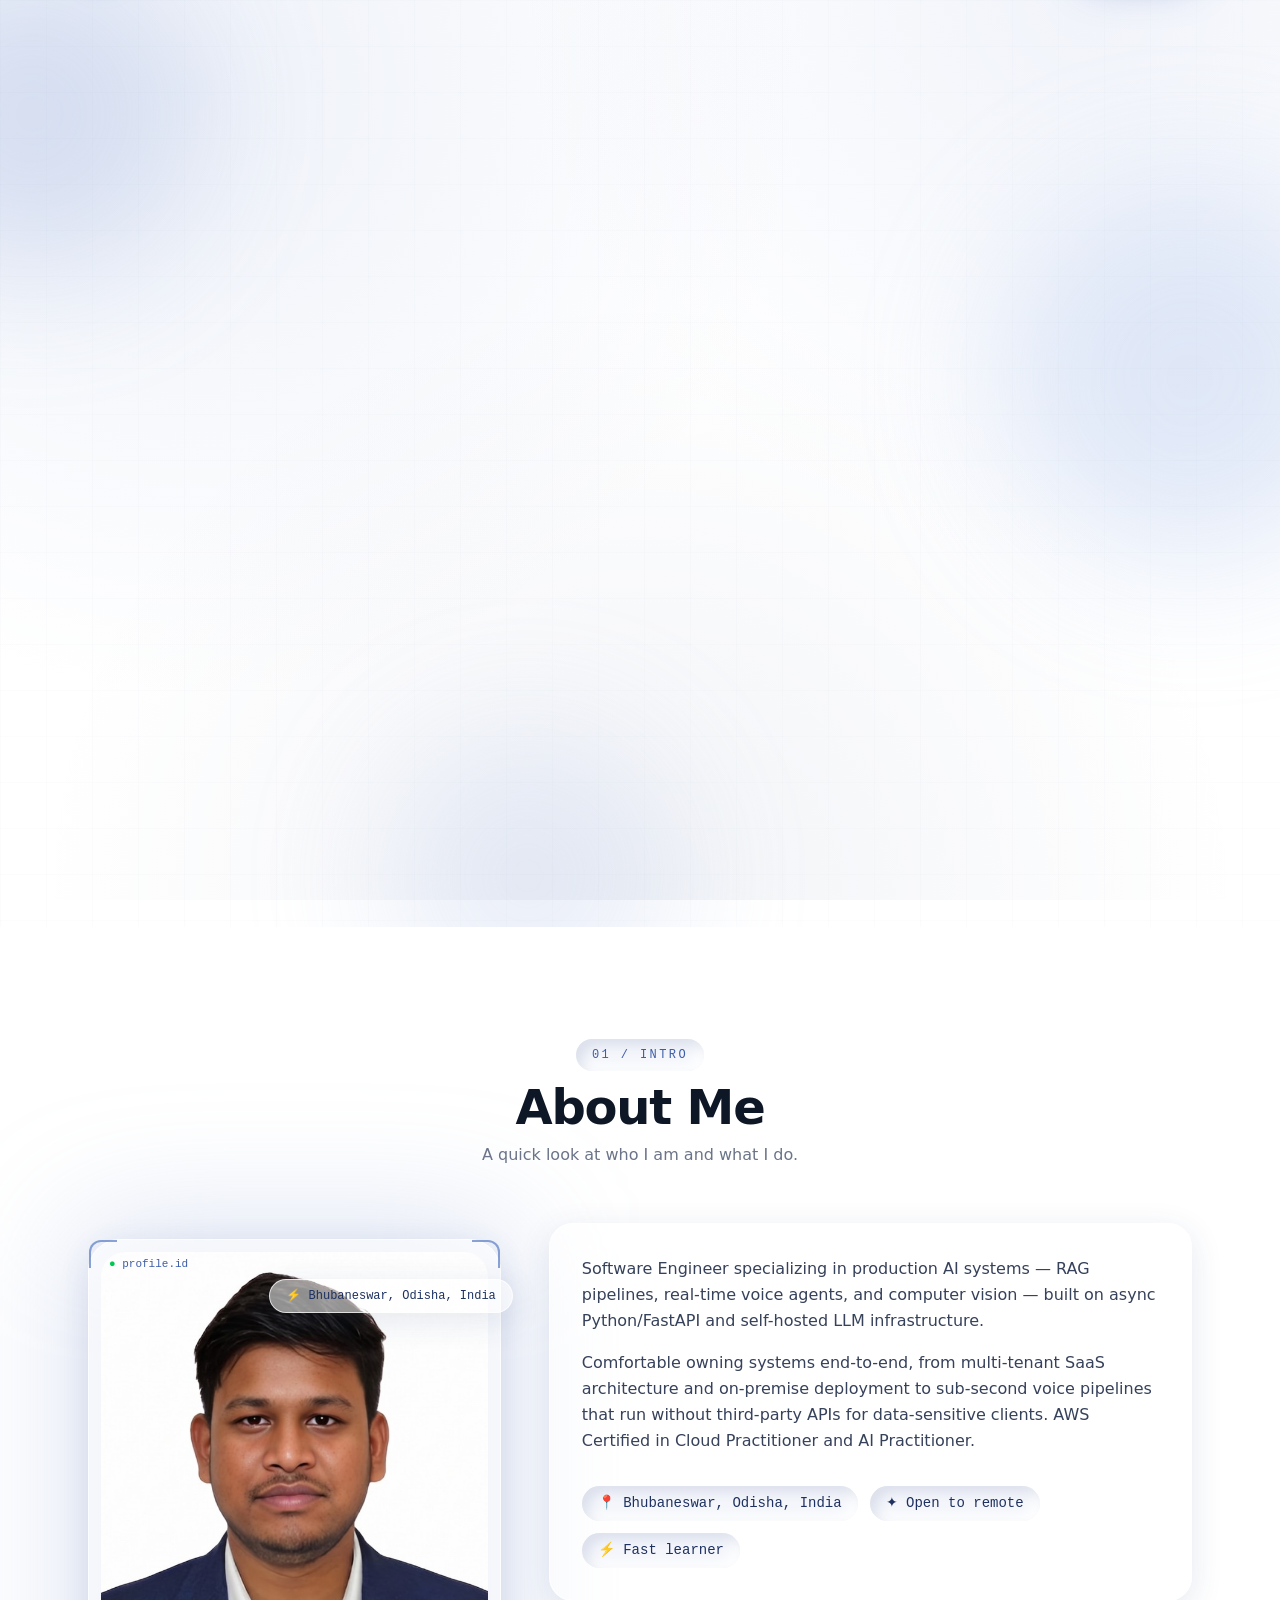
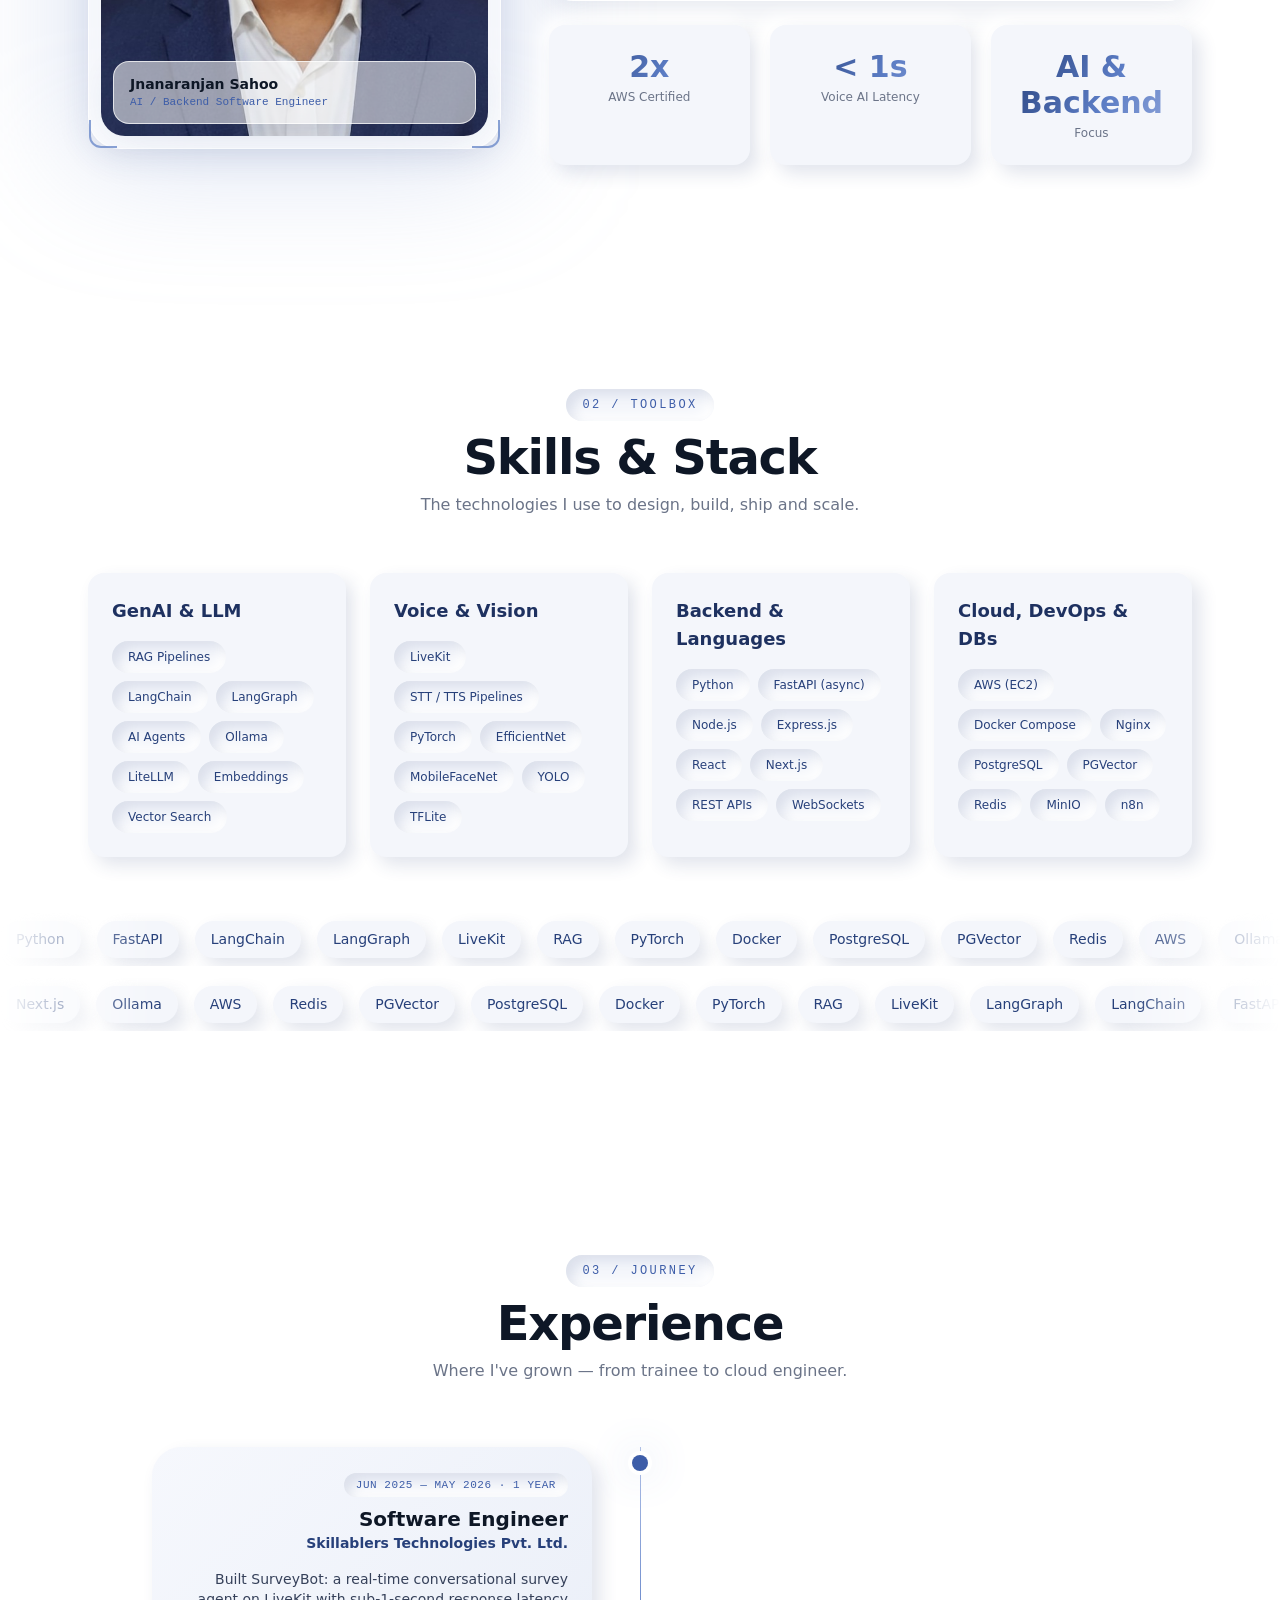
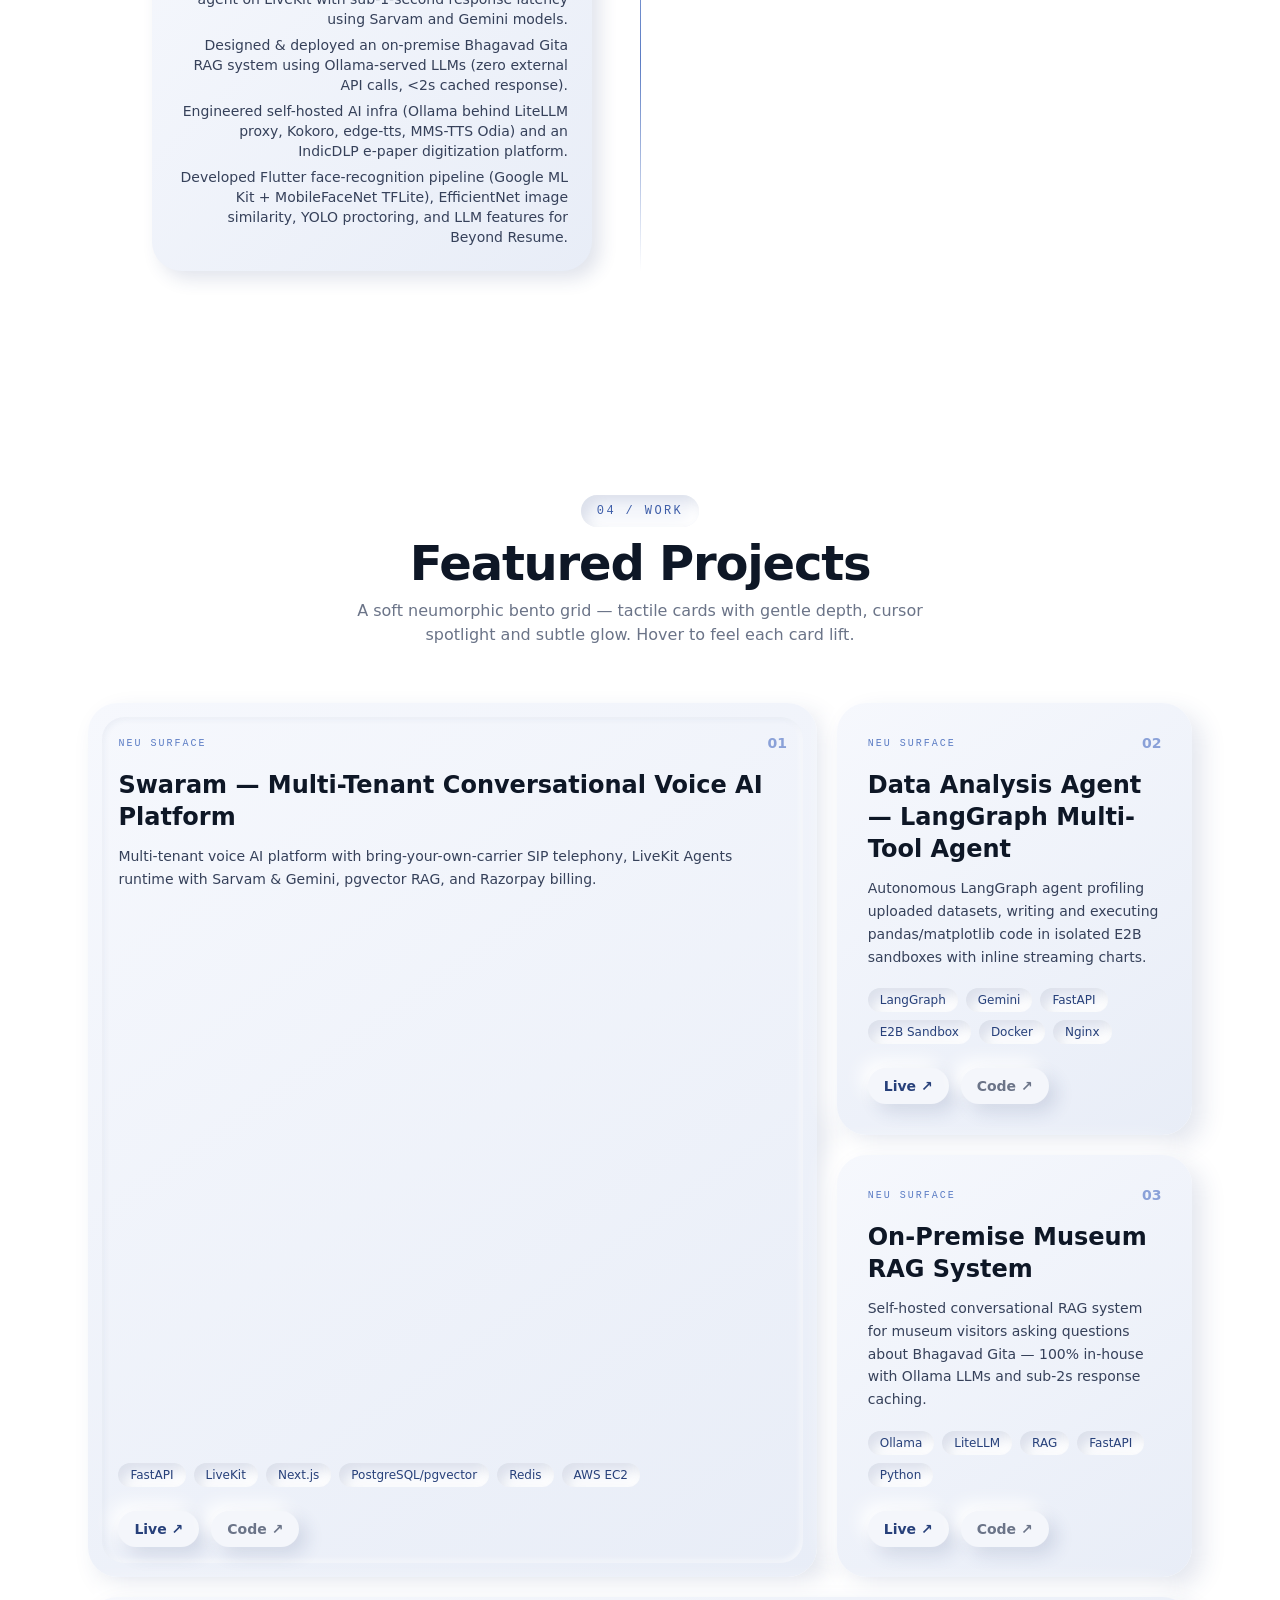
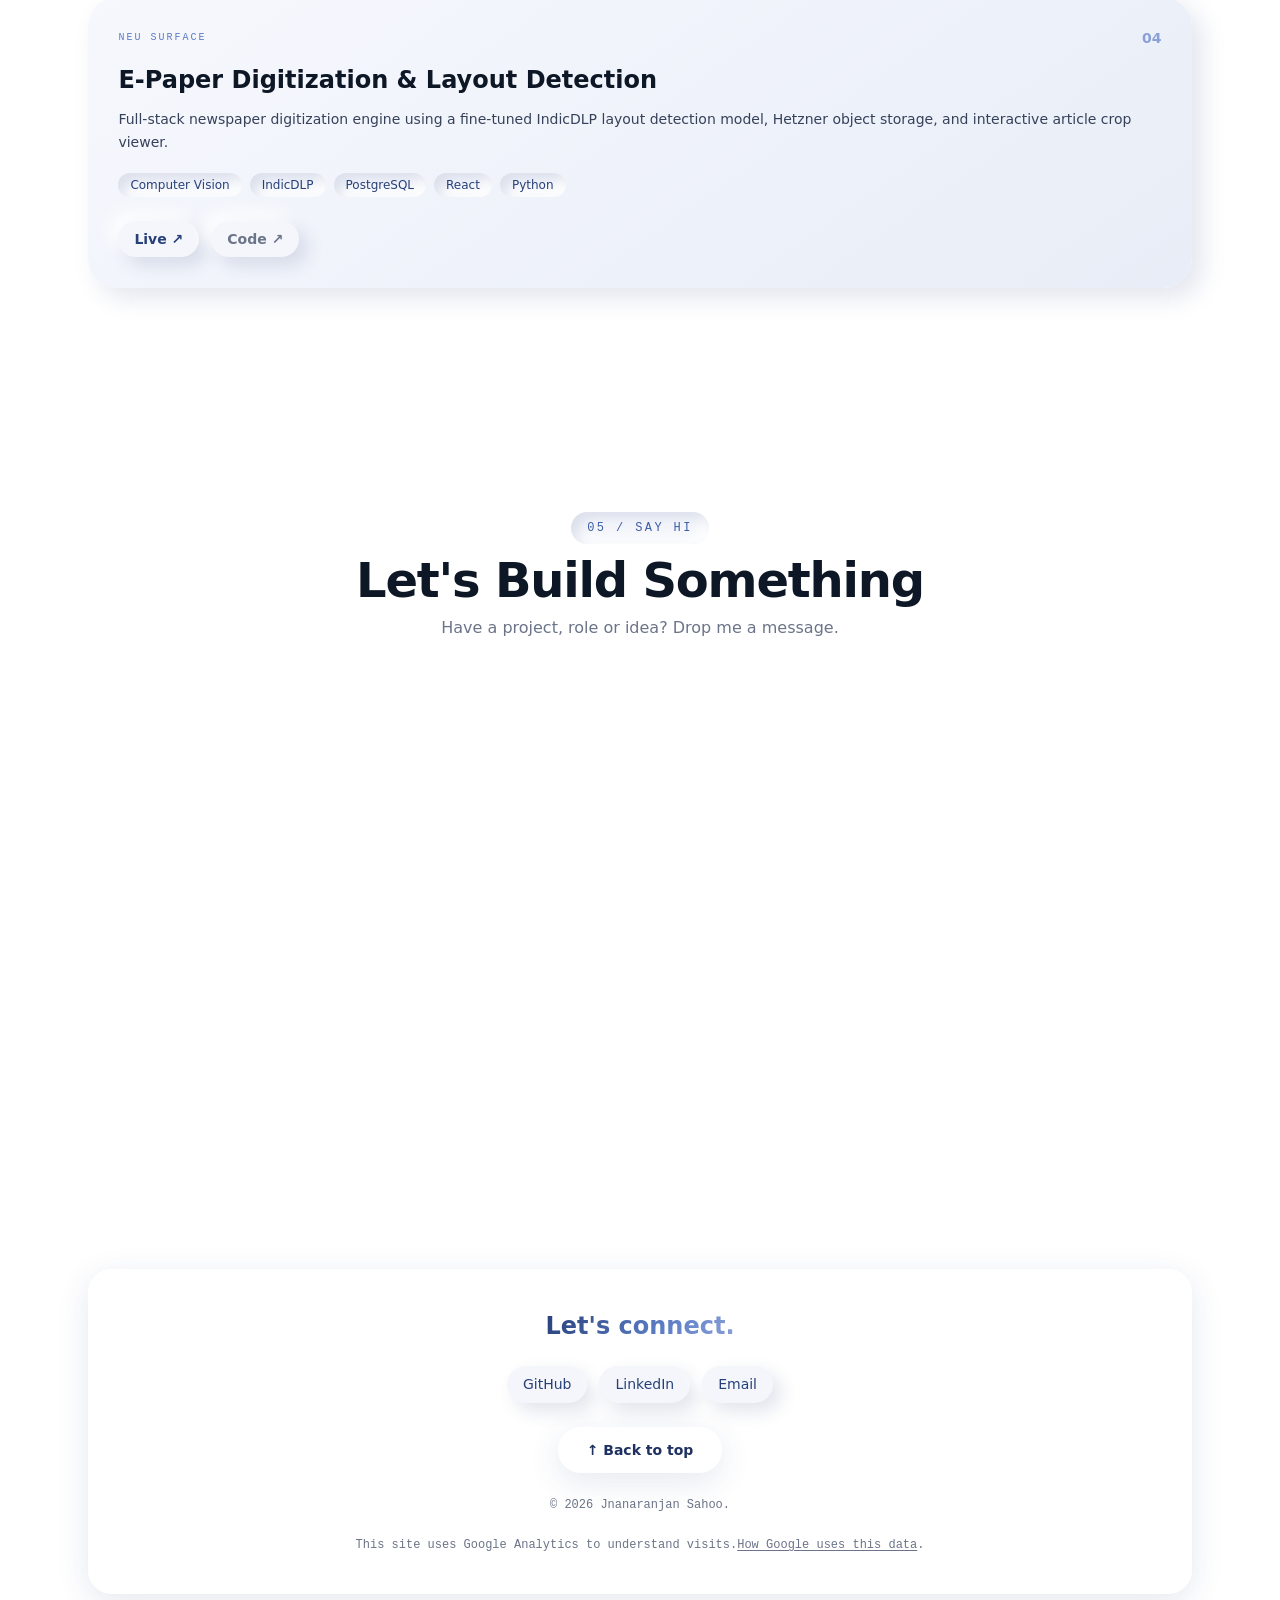
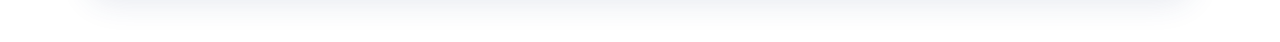
==== commit 135fb146: "Deploy portfolio" ====
--- a/index.html
+++ b/index.html
@@ -34,5 +34,5 @@
       gtag('event', name, params);
     }, true);
   })();</script><link rel="stylesheet" href="/_astro/Layout.CrysynzU.css"><style>.card-grid{grid-template-columns:1fr;gap:1.25rem;width:100%;display:grid}@media (width>=640px){.card-grid{grid-template-columns:repeat(2,1fr);grid-auto-rows:1fr}}@media (width>=1024px){.card-grid{grid-template-columns:repeat(3,1fr);grid-auto-rows:minmax(220px,auto)}.magic-bento-card:first-child{grid-area:span 2/span 2}.magic-bento-card:nth-child(2){grid-area:1/3}.magic-bento-card:nth-child(3){grid-area:2/3}.magic-bento-card:nth-child(4){grid-area:3/span 3}}.magic-bento-card{--glow-x:50%;--glow-y:50%;--glow-intensity:0;--glow-radius:220px;--glow-color:91, 124, 196;flex-direction:column;justify-content:space-between;min-height:220px;padding:1.9rem;transition:transform .4s cubic-bezier(.22,1,.36,1),box-shadow .4s cubic-bezier(.22,1,.36,1);display:flex;position:relative;overflow:hidden}.card-grid .magic-bento-card{background:linear-gradient(145deg,#f6f8fd,#e8edf7);border-radius:1.85rem;box-shadow:10px 10px 24px #27407a21,-10px -10px 24px #fffffff2}.card-grid .magic-bento-card:first-child:before{content:"";pointer-events:none;z-index:0;border-radius:1.4rem;position:absolute;inset:14px;box-shadow:inset 2px 2px 6px #27407a0f,inset -2px -2px 6px #ffffffb3}.card-grid .magic-bento-card:hover{transform:translateY(-5px);box-shadow:14px 18px 36px #27407a2e,-12px -12px 28px #fff}.card-grid .magic-bento-card:active{transform:translateY(-1px);box-shadow:inset 6px 6px 14px #27407a1f,inset -6px -6px 14px #ffffffe6}@media (prefers-reduced-motion:reduce){.card-grid .magic-bento-card:hover{transform:none}}.magic-bento-card--border-glow:after{content:"";background:radial-gradient(var(--glow-radius) circle at var(--glow-x) var(--glow-y), rgba(var(--glow-color), calc(var(--glow-intensity) * .9)) 0%, rgba(var(--glow-color), calc(var(--glow-intensity) * .4)) 30%, transparent 60%);border-radius:inherit;-webkit-mask-composite:xor;pointer-events:none;z-index:3;padding:2px;transition:opacity .3s;position:absolute;inset:0;-webkit-mask-image:linear-gradient(#fff 0 0),linear-gradient(#fff 0 0);mask-image:linear-gradient(#fff 0 0),linear-gradient(#fff 0 0);-webkit-mask-position:0 0,0 0;mask-position:0 0,0 0;-webkit-mask-size:auto,auto;mask-size:auto,auto;-webkit-mask-repeat:repeat,repeat;mask-repeat:repeat,repeat;-webkit-mask-clip:content-box,border-box;mask-clip:content-box,border-box;-webkit-mask-origin:content-box,border-box;mask-origin:content-box,border-box;mask-composite:exclude;mask-mode:match-source,match-source}.particle-container{position:relative;overflow:hidden}.global-spotlight{mix-blend-mode:multiply;will-change:transform, opacity;pointer-events:none;z-index:200!important}.bento-section{user-select:none;position:relative}
-</style></head><body><style>astro-island,astro-slot,astro-static-slot{display:contents}</style><script>(()=>{var l=(n,t)=>{let i=async()=>{await(await n())()},e=typeof t.value=="object"?t.value:void 0,s={timeout:e==null?void 0:e.timeout};"requestIdleCallback"in window?window.requestIdleCallback(i,s):setTimeout(i,s.timeout||200)};(self.Astro||(self.Astro={})).idle=l;window.dispatchEvent(new Event("astro:idle"));})();</script><script>(()=>{var g=Object.defineProperty;var w=(a,s,c)=>s in a?g(a,s,{enumerable:!0,configurable:!0,writable:!0,value:c}):a[s]=c;var l=(a,s,c)=>w(a,typeof s!="symbol"?s+"":s,c);var E=new Set(["__proto__","constructor","prototype"]);{let a={0:t=>y(t),1:t=>c(t),2:t=>new RegExp(t),3:t=>new Date(t),4:t=>new Map(c(t)),5:t=>new Set(c(t)),6:t=>BigInt(t),7:t=>new URL(t),8:t=>new Uint8Array(t),9:t=>new Uint16Array(t),10:t=>new Uint32Array(t),11:t=>Number.POSITIVE_INFINITY*t},s=t=>{let[p,e]=t;return p in a?a[p](e):void 0},c=t=>t.map(s),y=t=>typeof t!="object"||t===null?t:Object.fromEntries(Object.entries(t).map(([p,e])=>[p,s(e)]));class f extends HTMLElement{constructor(){super(...arguments);l(this,"Component");l(this,"hydrator");l(this,"hydrate",async()=>{var b;if(!this.hydrator||!this.isConnected)return;let e=(b=this.parentElement)==null?void 0:b.closest("astro-island[ssr]");if(e){e.addEventListener("astro:hydrate",this.hydrate,{once:!0});return}let r=this.querySelectorAll("astro-slot"),n={},d=this.querySelectorAll("template[data-astro-template]");for(let o of d){let i=o.closest(this.tagName);i!=null&&i.isSameNode(this)&&(n[o.getAttribute("data-astro-template")||"default"]=o.innerHTML,o.remove())}for(let o of r){let i=o.closest(this.tagName);i!=null&&i.isSameNode(this)&&(n[o.getAttribute("name")||"default"]=o.innerHTML)}let u;try{u=this.hasAttribute("props")?y(JSON.parse(this.getAttribute("props"))):{}}catch(o){let i=this.getAttribute("component-url")||"<unknown>",v=this.getAttribute("component-export");throw v&&(i+=` (export ${v})`),console.error(`[hydrate] Error parsing props for component ${i}`,this.getAttribute("props"),o),o}let h;await this.hydrator(this)(this.Component,u,n,{client:this.getAttribute("client")}),this.removeAttribute("ssr"),this.dispatchEvent(new CustomEvent("astro:hydrate"))});l(this,"unmount",()=>{this.isConnected||this.dispatchEvent(new CustomEvent("astro:unmount"))})}disconnectedCallback(){document.removeEventListener("astro:after-swap",this.unmount),document.addEventListener("astro:after-swap",this.unmount,{once:!0})}connectedCallback(){if(!this.hasAttribute("await-children")||document.readyState==="interactive"||document.readyState==="complete")this.childrenConnectedCallback();else{let e=()=>{document.removeEventListener("DOMContentLoaded",e),r.disconnect(),this.childrenConnectedCallback()},r=new MutationObserver(()=>{var n;((n=this.lastChild)==null?void 0:n.nodeType)===Node.COMMENT_NODE&&this.lastChild.nodeValue==="astro:end"&&(this.lastChild.remove(),e())});r.observe(this,{childList:!0}),document.addEventListener("DOMContentLoaded",e)}}async childrenConnectedCallback(){let e=this.getAttribute("before-hydration-url");e&&await import(e),this.start()}getRetryImportUrl(e){let r=new URL(e,document.baseURI);return r.searchParams.set("astro-retry",Date.now().toString()),r.toString()}async importWithRetry(e){try{return await import(e)}catch(r){return await new Promise(n=>setTimeout(n,1e3)),import(this.getRetryImportUrl(e))}}handleHydrationError(e){let r=this.getAttribute("component-url"),n=new CustomEvent("astro:hydration-error",{cancelable:!0,bubbles:!0,composed:!0,detail:{error:e,componentUrl:r}});this.dispatchEvent(n)&&console.error(`[astro-island] Error hydrating ${r}`,e)}async start(){let e=JSON.parse(this.getAttribute("opts")),r=this.getAttribute("client");if(Astro[r]===void 0){window.addEventListener(`astro:${r}`,()=>this.start(),{once:!0});return}try{await Astro[r](async()=>{let n=this.getAttribute("renderer-url");try{let[d,{default:u}]=await Promise.all([this.importWithRetry(this.getAttribute("component-url")),n?this.importWithRetry(n):Promise.resolve({default:()=>()=>{}})]),h=this.getAttribute("component-export")||"default";if(h.includes(".")){this.Component=d;for(let m of h.split(".")){if(E.has(m)||!this.Component||typeof this.Component!="object"&&typeof this.Component!="function"||!Object.hasOwn(this.Component,m))throw new Error(`Invalid component export path: ${h}`);this.Component=this.Component[m]}}else{if(E.has(h))throw new Error(`Invalid component export path: ${h}`);this.Component=d[h]}return this.hydrator=u,this.hydrate}catch(d){return this.handleHydrationError(d),()=>{}}},e,this)}catch(n){this.handleHydrationError(n)}}attributeChangedCallback(){this.hydrate()}}l(f,"observedAttributes",["props"]),customElements.get("astro-island")||customElements.define("astro-island",f)}})();</script><astro-island uid="1ba8Qv" prefix="r5" component-url="/_astro/SmoothScroll.DMeU--YM.js" component-export="SmoothScroll" renderer-url="/_astro/client.Dm6W1rWB.js" props="{}" ssr client="idle" opts="{&quot;name&quot;:&quot;SmoothScroll&quot;,&quot;value&quot;:true}"></astro-island><script>(()=>{var e=async t=>{await(await t())()};(self.Astro||(self.Astro={})).load=e;window.dispatchEvent(new Event("astro:load"));})();</script><astro-island uid="cvrCY" prefix="r6" component-url="/_astro/NavbarInteractive.BISsY6gf.js" component-export="NavbarInteractive" renderer-url="/_astro/client.Dm6W1rWB.js" props="{}" ssr client="load" opts="{&quot;name&quot;:&quot;NavbarInteractive&quot;,&quot;value&quot;:true}" await-children><header class="fixed inset-x-0 top-0 z-50 px-4 pt-4" style="transform:translateY(-80px)"><nav class="mx-auto flex max-w-6xl items-center justify-between rounded-full px-5 py-3 transition-all duration-300 bg-transparent" aria-label="Main navigation"><a href="#home" class="group flex items-center gap-2.5" aria-label="Jnanaranjan Sahoo — home"><span class="relative inline-block"><span class="absolute inset-0 rounded-full bg-navy-400/40 blur-md transition-opacity duration-300 group-hover:opacity-100"></span><img src="/profile.jpeg" alt="Jnanaranjan Sahoo" width="36" height="36" class="relative h-9 w-9 rounded-full object-cover ring-2 ring-navy-200 transition-transform duration-300 group-hover:scale-105"/></span><span class="hidden font-display text-sm font-bold text-navy-700 sm:inline">JS</span></a><ul class="hidden items-center gap-1 md:flex" role="list"><li><a href="#home" aria-current="page" class="relative rounded-full px-4 py-2 text-sm font-medium transition-colors text-navy-700"><span class="absolute inset-0 -z-10 rounded-full bg-navy-100"></span>Home</a></li><li><a href="#about" class="relative rounded-full px-4 py-2 text-sm font-medium transition-colors text-ink-soft hover:bg-navy-50 hover:text-navy-700">About</a></li><li><a href="#skills" class="relative rounded-full px-4 py-2 text-sm font-medium transition-colors text-ink-soft hover:bg-navy-50 hover:text-navy-700">Skills</a></li><li><a href="#experience" class="relative rounded-full px-4 py-2 text-sm font-medium transition-colors text-ink-soft hover:bg-navy-50 hover:text-navy-700">Experience</a></li><li><a href="#projects" class="relative rounded-full px-4 py-2 text-sm font-medium transition-colors text-ink-soft hover:bg-navy-50 hover:text-navy-700">Projects</a></li><li><a href="#contact" class="relative rounded-full px-4 py-2 text-sm font-medium transition-colors text-ink-soft hover:bg-navy-50 hover:text-navy-700">Contact</a></li></ul><a href="/Jnanaranjan_Sahoo_resume_AIML.pdf" class="hidden rounded-full bg-navy-600 px-5 py-2 text-sm font-semibold text-white shadow-glow transition-colors hover:bg-navy-700 md:inline-block" download="">Resume</a><button class="grid h-9 w-9 place-items-center rounded-full glass md:hidden" aria-label="Open menu" aria-expanded="false" aria-controls="mobile-menu"><div class="space-y-1.5" aria-hidden="true"><span class="block h-0.5 w-5 bg-navy-700"></span><span class="block h-0.5 w-5 bg-navy-700"></span></div></button></nav></header><div class="fixed inset-x-0 top-0 z-[60] h-1 origin-left bg-gradient-to-r from-navy-400 to-sky" aria-hidden="true" style="transform:scaleX(0)"></div><!--astro:end--></astro-island><!-- Fallback static nav shell for search crawlers / non-JS users --><noscript><div class="fixed inset-x-0 top-0 z-50 bg-white/90 px-6 py-4 backdrop-blur shadow-sm"><div class="mx-auto flex max-w-6xl items-center justify-between"><a href="#home" class="font-display font-bold text-navy-700">Jnanaranjan Sahoo</a><ul class="flex items-center gap-4 text-sm font-medium"><li><a href="#home" class="text-ink-soft hover:text-navy-700">Home</a></li><li><a href="#about" class="text-ink-soft hover:text-navy-700">About</a></li><li><a href="#skills" class="text-ink-soft hover:text-navy-700">Skills</a></li><li><a href="#experience" class="text-ink-soft hover:text-navy-700">Experience</a></li><li><a href="#projects" class="text-ink-soft hover:text-navy-700">Projects</a></li><li><a href="#contact" class="text-ink-soft hover:text-navy-700">Contact</a></li></ul></div></div></noscript><main id="main-content"><astro-island uid="2r6vlG" prefix="r7" component-url="/_astro/HeroInteractive.DlLH3juA.js" component-export="HeroInteractive" renderer-url="/_astro/client.Dm6W1rWB.js" props="{}" ssr client="load" opts="{&quot;name&quot;:&quot;HeroInteractive&quot;,&quot;value&quot;:true}" await-children><section id="home" class="relative flex min-h-screen items-center overflow-hidden pt-24 pb-12 sm:pt-28 sm:pb-16"><div class="pointer-events-none absolute inset-0 -z-10" aria-hidden="true"><div class="glow-orb left-[-10%] top-[-5%] h-80 w-80 animate-float bg-navy-300/50"></div><div class="glow-orb right-[-8%] top-[20%] h-96 w-96 animate-float bg-sky-light/60" style="animation-delay:2s"></div><div class="glow-orb bottom-[-10%] left-[30%] h-72 w-72 animate-float bg-navy-200/50" style="animation-delay:4s"></div><div class="absolute inset-0 bg-grid-light bg-[size:46px_46px] opacity-30"></div></div><div class="mx-auto grid w-full max-w-6xl items-center gap-10 px-6 lg:grid-cols-2 lg:gap-14"><div><div style="opacity:0;transform:translateY(22px)"><span class="chip glass font-mono text-xs uppercase tracking-[0.25em] text-navy-600"><span class="relative flex h-2 w-2" aria-hidden="true"><span class="absolute inline-flex h-full w-full animate-ping rounded-full bg-green-400 opacity-75"></span><span class="relative inline-flex h-2 w-2 rounded-full bg-green-500"></span></span>Available for opportunities</span></div><p class="mt-7 font-mono text-sm text-navy-500" style="opacity:0;transform:translateY(22px)">// hello_world — I&#x27;m</p><h1 class="mt-2 font-display text-[2.6rem] font-bold leading-[1.04] tracking-tight sm:text-6xl lg:text-7xl" style="opacity:0;transform:translateY(22px)"><span class="shiny-text ">Jnanaranjan Sahoo</span></h1><div class="mt-5 inline-flex items-center gap-3 rounded-full glass px-5 py-2.5" style="opacity:0;transform:translateY(22px)"><span class="h-2.5 w-2.5 rounded-full bg-navy-500 shadow-glow" aria-hidden="true"></span><span class="relative inline-flex overflow-hidden font-display text-lg font-semibold text-navy-700 sm:text-xl" aria-live="polite"><span class="inline-block whitespace-nowrap" style="opacity:1;transform:none">AI Software Engineer</span></span></div><p class="mt-7 max-w-xl text-base leading-relaxed text-ink-soft sm:text-lg" style="opacity:0;transform:translateY(22px)">Software Engineer specializing in production AI systems — RAG pipelines, sub-second real-time voice agents, and computer vision models on async Python/FastAPI and self-hosted LLM infrastructure.</p><div class="mt-9 flex flex-wrap items-center gap-4" style="opacity:0;transform:translateY(22px)"><a href="#projects" data-ga-event="cta_click" data-ga-label="view_work" style="transform:translate3d(0px, 0px, 0)" class="relative inline-flex items-center justify-center gap-2 rounded-full px-7 py-3 text-sm font-semibold transition-colors duration-300 will-change-transform bg-navy-600 text-white shadow-glow hover:bg-navy-700 ">View My Work →</a><a href="#contact" data-ga-event="cta_click" data-ga-label="get_in_touch" style="transform:translate3d(0px, 0px, 0)" class="relative inline-flex items-center justify-center gap-2 rounded-full px-7 py-3 text-sm font-semibold transition-colors duration-300 will-change-transform glass text-navy-700 hover:text-navy-900 ">Get in Touch</a><div class="flex items-center gap-3 ml-1" aria-label="Social links"><a href="https://github.com/jnana-ai-eng" aria-label="GitHub profile" class="grid h-11 w-11 place-items-center rounded-full glass text-navy-600 transition-all duration-300 hover:-translate-y-1 hover:text-navy-800 hover:shadow-glow" target="_blank" rel="noopener noreferrer"><svg width="18" height="18" viewBox="0 0 24 24" fill="currentColor" aria-hidden="true"><path d="M12 .5C5.7.5.5 5.7.5 12c0 5.1 3.3 9.4 7.9 10.9.6.1.8-.2.8-.5v-2c-3.2.7-3.9-1.4-3.9-1.4-.5-1.3-1.3-1.7-1.3-1.7-1.1-.7.1-.7.1-.7 1.2.1 1.8 1.2 1.8 1.2 1 1.8 2.8 1.3 3.5 1 .1-.8.4-1.3.8-1.6-2.6-.3-5.3-1.3-5.3-5.7 0-1.3.5-2.3 1.2-3.1-.1-.3-.5-1.5.1-3.1 0 0 1-.3 3.3 1.2a11.5 11.5 0 0 1 6 0C17.3 4.7 18.3 5 18.3 5c.6 1.6.2 2.8.1 3.1.8.8 1.2 1.8 1.2 3.1 0 4.4-2.7 5.4-5.3 5.7.4.4.8 1.1.8 2.2v3.3c0 .3.2.6.8.5 4.6-1.5 7.9-5.8 7.9-10.9C23.5 5.7 18.3.5 12 .5z"></path></svg></a><a href="https://www.linkedin.com/in/jnanaranjan-sahoo" aria-label="LinkedIn profile" class="grid h-11 w-11 place-items-center rounded-full glass text-navy-600 transition-all duration-300 hover:-translate-y-1 hover:text-navy-800 hover:shadow-glow" target="_blank" rel="noopener noreferrer"><svg width="18" height="18" viewBox="0 0 24 24" fill="currentColor" aria-hidden="true"><path d="M20.45 20.45h-3.56v-5.57c0-1.33-.02-3.04-1.85-3.04-1.85 0-2.13 1.45-2.13 2.94v5.67H9.35V9h3.42v1.56h.05c.48-.9 1.64-1.85 3.37-1.85 3.6 0 4.27 2.37 4.27 5.46v6.28zM5.34 7.43a2.07 2.07 0 1 1 0-4.14 2.07 2.07 0 0 1 0 4.14zM7.12 20.45H3.56V9h3.56v11.45zM22.22 0H1.77C.79 0 0 .77 0 1.73v20.54C0 23.23.79 24 1.77 24h20.45c.98 0 1.78-.77 1.78-1.73V1.73C24 .77 23.2 0 22.22 0z"></path></svg></a><a href="mailto:sahoojnana3002@gmail.com" aria-label="Send email" class="grid h-11 w-11 place-items-center rounded-full glass text-navy-600 transition-all duration-300 hover:-translate-y-1 hover:text-navy-800 hover:shadow-glow"><svg width="18" height="18" viewBox="0 0 24 24" fill="none" stroke="currentColor" stroke-width="2" aria-hidden="true"><rect x="3" y="5" width="18" height="14" rx="2"></rect><path d="m3 7 9 6 9-6"></path></svg></a></div></div><div class="mt-12 grid max-w-md grid-cols-3 gap-3" style="opacity:0;transform:translateY(22px)"><div class="neu rounded-2xl px-4 py-3 text-center"><div class="font-display text-2xl font-bold gradient-text">2x</div><div class="mt-0.5 text-[11px] font-medium text-ink-muted">AWS Certified</div></div><div class="neu rounded-2xl px-4 py-3 text-center"><div class="font-display text-2xl font-bold gradient-text">&lt; 1s</div><div class="mt-0.5 text-[11px] font-medium text-ink-muted">Voice AI Latency</div></div><div class="neu rounded-2xl px-4 py-3 text-center"><div class="font-display text-2xl font-bold gradient-text">AI &amp; Backend</div><div class="mt-0.5 text-[11px] font-medium text-ink-muted">Focus</div></div></div></div><div class="relative hidden lg:block" style="opacity:0;transform:scale(0.9)"><div class="relative aspect-square w-full overflow-hidden rounded-[2rem] glass"><span class="pointer-events-none absolute h-7 w-7 border-navy-400/70 left-0 top-0 rounded-tl-xl border-l-2 border-t-2"></span><span class="pointer-events-none absolute h-7 w-7 border-navy-400/70 right-0 top-0 rounded-tr-xl border-r-2 border-t-2"></span><span class="pointer-events-none absolute h-7 w-7 border-navy-400/70 bottom-0 left-0 rounded-bl-xl border-b-2 border-l-2"></span><span class="pointer-events-none absolute h-7 w-7 border-navy-400/70 bottom-0 right-0 rounded-br-xl border-b-2 border-r-2"></span><div class="absolute left-5 top-4 z-10 font-mono text-[11px] text-navy-500" aria-hidden="true"><span class="text-green-500">●</span> core_system.online</div><div class="absolute right-5 top-4 z-10 font-mono text-[11px] text-navy-400" aria-hidden="true">v1.0.0</div><div class="absolute inset-0 opacity-50" aria-hidden="true"><!--$?--><template id="r7B:0"></template><div class="flex h-full items-center justify-center" aria-hidden="true"><div class="h-24 w-24 animate-pulse rounded-full bg-navy-200 blur-2xl"></div></div><!--/$--></div><div class="absolute inset-0 z-[5] grid place-items-center" style="perspective:1100px"><div class="relative grid h-full w-full place-items-center" style="transform-style:preserve-3d;transform:none"><div aria-hidden="true" class="absolute left-1/2 top-1/2 h-3/5 w-3/5 rounded-full bg-sky-light/50 blur-3xl" style="transform:translateX(-50%) translateY(-50%)"></div><div aria-hidden="true" class="absolute left-1/2 top-1/2 h-[82%] w-[82%] rounded-full border border-dashed border-navy-300/50" style="transform:translateX(-50%) translateY(-50%) translateZ(10px)"><span class="absolute -top-[7px] left-1/2 h-3.5 w-3.5 -translate-x-1/2 rounded-full bg-navy-400 shadow-glow"></span><span class="absolute -bottom-[5px] left-1/2 h-2 w-2 -translate-x-1/2 rounded-full bg-sky"></span></div><div aria-hidden="true" class="absolute left-1/2 top-1/2 h-[60%] w-[60%] rounded-full border border-navy-200/70" style="transform:translateX(-50%) translateY(-50%) translateZ(24px)"><span class="absolute top-1/2 -right-[5px] h-2.5 w-2.5 -translate-y-1/2 rounded-full bg-navy-500 shadow-glow"></span></div><div class="absolute inset-0 grid place-items-center" style="transform:translateZ(70px)"><img src="/avatar-3d.png" alt="Jnanaranjan Sahoo" draggable="false" class="h-[82%] w-[82%] select-none object-cover object-center drop-shadow-[0_24px_45px_rgba(39,64,122,0.4)]"/></div></div></div><div class="absolute bottom-4 left-5 z-10 font-mono text-[11px] text-navy-400" aria-hidden="true">&gt; rendering_core.exe</div></div><div class="absolute z-20 left-[-6%] top-[18%]"><span class="chip glass font-mono text-xs text-navy-700 shadow-glass">FastAPI</span></div><div class="absolute z-20 right-[-8%] top-[30%]"><span class="chip glass font-mono text-xs text-navy-700 shadow-glass">Python</span></div><div class="absolute z-20 left-[2%] bottom-[16%]"><span class="chip glass font-mono text-xs text-navy-700 shadow-glass">LiveKit</span></div><div class="absolute z-20 right-[-4%] bottom-[10%]"><span class="chip glass font-mono text-xs text-navy-700 shadow-glass">PyTorch</span></div></div></div><a href="#about" class="absolute bottom-8 left-1/2 -translate-x-1/2" aria-label="Scroll to About section" style="opacity:0"><div class="flex h-9 w-6 items-start justify-center rounded-full border-2 border-navy-300 p-1" aria-hidden="true"><div class="h-2 w-1 rounded-full bg-navy-400"></div></div></a></section><script>requestAnimationFrame(function(){$RT=performance.now()});</script><div hidden id="r7S:0"><div style="position:relative;width:100%;height:100%;overflow:hidden;pointer-events:auto"><div style="width:100%;height:100%"><canvas style="display:block"></canvas></div></div></div><script>$RB=[];$RV=function(a){$RT=performance.now();for(var b=0;b<a.length;b+=2){var c=a[b],e=a[b+1];null!==e.parentNode&&e.parentNode.removeChild(e);var f=c.parentNode;if(f){var g=c.previousSibling,h=0;do{if(c&&8===c.nodeType){var d=c.data;if("/$"===d||"/&"===d)if(0===h)break;else h--;else"$"!==d&&"$?"!==d&&"$~"!==d&&"$!"!==d&&"&"!==d||h++}d=c.nextSibling;f.removeChild(c);c=d}while(c);for(;e.firstChild;)f.insertBefore(e.firstChild,c);g.data="$";g._reactRetry&&requestAnimationFrame(g._reactRetry)}}a.length=0};
-$RC=function(a,b){if(b=document.getElementById(b))(a=document.getElementById(a))?(a.previousSibling.data="$~",$RB.push(a,b),2===$RB.length&&("number"!==typeof $RT?requestAnimationFrame($RV.bind(null,$RB)):(a=performance.now(),setTimeout($RV.bind(null,$RB),2300>a&&2E3<a?2300-a:$RT+300-a)))):b.parentNode.removeChild(b)};$RC("r7B:0","r7S:0")</script><!--astro:end--></astro-island><section id="about" class="relative mx-auto max-w-6xl px-6 py-20 sm:py-28"><!-- Section heading — static HTML for SEO --><div class="flex flex-col items-center gap-3 text-center"><span class="chip neu-inset font-mono text-xs uppercase tracking-[0.2em] text-navy-500">01 / Intro</span><h2 class="font-display text-3xl font-bold tracking-tight text-ink sm:text-4xl lg:text-5xl">About Me</h2><p class="max-w-xl text-base text-ink-muted">A quick look at who I am and what I do.</p></div><div class="mt-14 grid items-center gap-10 lg:grid-cols-5 lg:gap-12"><!-- Portrait --><div class="relative lg:col-span-2"><div class="absolute -inset-4 -z-10 rounded-[2.5rem] bg-navy-300/30 blur-3xl"></div><!-- HudFrame shell --><div class="relative rounded-[2rem] glass p-3"><!-- Corner brackets --><span class="pointer-events-none absolute left-0 top-0 h-7 w-7 rounded-tl-xl border-l-2 border-t-2 border-navy-400/70"></span><span class="pointer-events-none absolute right-0 top-0 h-7 w-7 rounded-tr-xl border-r-2 border-t-2 border-navy-400/70"></span><span class="pointer-events-none absolute bottom-0 left-0 h-7 w-7 rounded-bl-xl border-b-2 border-l-2 border-navy-400/70"></span><span class="pointer-events-none absolute bottom-0 right-0 h-7 w-7 rounded-br-xl border-b-2 border-r-2 border-navy-400/70"></span><div class="absolute left-5 top-4 z-10 font-mono text-[11px] text-navy-500"><span class="text-green-500">●</span> profile.id</div><div class="overflow-hidden rounded-[1.5rem]"><img src="/profile.jpeg" alt="Portrait of Jnanaranjan Sahoo" width="400" height="500" loading="lazy" class="aspect-[4/5] w-full object-cover transition-transform duration-500 hover:scale-105"></div><div class="absolute bottom-6 left-6 right-6 z-10"><div class="glass rounded-2xl px-4 py-3"><p class="font-display text-sm font-bold text-ink">Jnanaranjan Sahoo</p><p class="font-mono text-[11px] text-navy-500">AI / Backend Software Engineer</p></div></div></div><!-- Floating accent chip — CSS animation, no JS required --><span class="chip glass absolute right-2 top-8 font-mono text-xs text-navy-700 shadow-glass sm:-right-3 sm:top-10" style="animation: float 4s ease-in-out infinite;">⚡ Bhubaneswar, Odisha, India</span></div><!-- Bio + stats --><div class="lg:col-span-3"><div class="glass rounded-3xl p-6 sm:p-8"><div class="space-y-4 text-base leading-relaxed text-ink-soft"><p>Software Engineer specializing in production AI systems — RAG pipelines, real-time voice agents, and computer vision — built on async Python/FastAPI and self-hosted LLM infrastructure.</p><p>Comfortable owning systems end-to-end, from multi-tenant SaaS architecture and on-premise deployment to sub-second voice pipelines that run without third-party APIs for data-sensitive clients. AWS Certified in Cloud Practitioner and AI Practitioner.</p></div><div class="mt-8 flex flex-wrap gap-3 font-mono text-xs text-navy-600"><span class="chip neu-inset">📍 Bhubaneswar, Odisha, India</span><span class="chip neu-inset">✦ Open to remote</span><span class="chip neu-inset">⚡ Fast learner</span></div></div><!-- Stats — neumorphic, statically rendered --><div class="mt-6 grid gap-5 sm:grid-cols-3"><div class="neu rounded-2xl px-5 py-6 text-center"><div class="font-display text-3xl font-bold gradient-text">2x</div><div class="mt-1 text-xs font-medium text-ink-muted">AWS Certified</div></div><div class="neu rounded-2xl px-5 py-6 text-center"><div class="font-display text-3xl font-bold gradient-text">&lt; 1s</div><div class="mt-1 text-xs font-medium text-ink-muted">Voice AI Latency</div></div><div class="neu rounded-2xl px-5 py-6 text-center"><div class="font-display text-3xl font-bold gradient-text">AI &amp; Backend</div><div class="mt-1 text-xs font-medium text-ink-muted">Focus</div></div></div></div></div></section><section id="skills" class="relative py-20 sm:py-28"><div class="mx-auto max-w-6xl px-6"><!-- Heading --><div class="flex flex-col items-center gap-3 text-center"><span class="chip neu-inset font-mono text-xs uppercase tracking-[0.2em] text-navy-500">02 / Toolbox</span><h2 class="font-display text-3xl font-bold tracking-tight text-ink sm:text-4xl lg:text-5xl">Skills &amp; Stack</h2><p class="max-w-xl text-base text-ink-muted">The technologies I use to design, build, ship and scale.</p></div><!-- Neumorphic skill groups — all static HTML --><div class="mt-14 grid gap-6 sm:grid-cols-2 lg:grid-cols-4"><div class="neu rounded-2xl p-6"><h3 class="mb-4 font-display text-lg font-semibold text-navy-700">GenAI &amp; LLM</h3><div class="flex flex-wrap gap-2"><span class="chip neu-inset text-xs text-navy-600">RAG Pipelines</span><span class="chip neu-inset text-xs text-navy-600">LangChain</span><span class="chip neu-inset text-xs text-navy-600">LangGraph</span><span class="chip neu-inset text-xs text-navy-600">AI Agents</span><span class="chip neu-inset text-xs text-navy-600">Ollama</span><span class="chip neu-inset text-xs text-navy-600">LiteLLM</span><span class="chip neu-inset text-xs text-navy-600">Embeddings</span><span class="chip neu-inset text-xs text-navy-600">Vector Search</span></div></div><div class="neu rounded-2xl p-6"><h3 class="mb-4 font-display text-lg font-semibold text-navy-700">Voice &amp; Vision</h3><div class="flex flex-wrap gap-2"><span class="chip neu-inset text-xs text-navy-600">LiveKit</span><span class="chip neu-inset text-xs text-navy-600">STT / TTS Pipelines</span><span class="chip neu-inset text-xs text-navy-600">PyTorch</span><span class="chip neu-inset text-xs text-navy-600">EfficientNet</span><span class="chip neu-inset text-xs text-navy-600">MobileFaceNet</span><span class="chip neu-inset text-xs text-navy-600">YOLO</span><span class="chip neu-inset text-xs text-navy-600">TFLite</span></div></div><div class="neu rounded-2xl p-6"><h3 class="mb-4 font-display text-lg font-semibold text-navy-700">Backend &amp; Languages</h3><div class="flex flex-wrap gap-2"><span class="chip neu-inset text-xs text-navy-600">Python</span><span class="chip neu-inset text-xs text-navy-600">FastAPI (async)</span><span class="chip neu-inset text-xs text-navy-600">Node.js</span><span class="chip neu-inset text-xs text-navy-600">Express.js</span><span class="chip neu-inset text-xs text-navy-600">React</span><span class="chip neu-inset text-xs text-navy-600">Next.js</span><span class="chip neu-inset text-xs text-navy-600">REST APIs</span><span class="chip neu-inset text-xs text-navy-600">WebSockets</span></div></div><div class="neu rounded-2xl p-6"><h3 class="mb-4 font-display text-lg font-semibold text-navy-700">Cloud, DevOps &amp; DBs</h3><div class="flex flex-wrap gap-2"><span class="chip neu-inset text-xs text-navy-600">AWS (EC2)</span><span class="chip neu-inset text-xs text-navy-600">Docker Compose</span><span class="chip neu-inset text-xs text-navy-600">Nginx</span><span class="chip neu-inset text-xs text-navy-600">PostgreSQL</span><span class="chip neu-inset text-xs text-navy-600">PGVector</span><span class="chip neu-inset text-xs text-navy-600">Redis</span><span class="chip neu-inset text-xs text-navy-600">MinIO</span><span class="chip neu-inset text-xs text-navy-600">n8n</span></div></div></div></div><!-- Full-width CSS marquees --><div class="mt-14 flex flex-col gap-3"><!-- Forward marquee --><div class="group relative flex overflow-hidden py-2" style="mask-image: linear-gradient(to right, transparent, black 12%, black 88%, transparent);" aria-hidden="true"><div class="flex shrink-0 items-center gap-4 pr-4" style="animation: marquee 28s linear infinite;"><span class="chip neu whitespace-nowrap text-navy-600">Python</span><span class="chip neu whitespace-nowrap text-navy-600">FastAPI</span><span class="chip neu whitespace-nowrap text-navy-600">LangChain</span><span class="chip neu whitespace-nowrap text-navy-600">LangGraph</span><span class="chip neu whitespace-nowrap text-navy-600">LiveKit</span><span class="chip neu whitespace-nowrap text-navy-600">RAG</span><span class="chip neu whitespace-nowrap text-navy-600">PyTorch</span><span class="chip neu whitespace-nowrap text-navy-600">Docker</span><span class="chip neu whitespace-nowrap text-navy-600">PostgreSQL</span><span class="chip neu whitespace-nowrap text-navy-600">PGVector</span><span class="chip neu whitespace-nowrap text-navy-600">Redis</span><span class="chip neu whitespace-nowrap text-navy-600">AWS</span><span class="chip neu whitespace-nowrap text-navy-600">Ollama</span><span class="chip neu whitespace-nowrap text-navy-600">Next.js</span><span class="chip neu whitespace-nowrap text-navy-600">Python</span><span class="chip neu whitespace-nowrap text-navy-600">FastAPI</span><span class="chip neu whitespace-nowrap text-navy-600">LangChain</span><span class="chip neu whitespace-nowrap text-navy-600">LangGraph</span><span class="chip neu whitespace-nowrap text-navy-600">LiveKit</span><span class="chip neu whitespace-nowrap text-navy-600">RAG</span><span class="chip neu whitespace-nowrap text-navy-600">PyTorch</span><span class="chip neu whitespace-nowrap text-navy-600">Docker</span><span class="chip neu whitespace-nowrap text-navy-600">PostgreSQL</span><span class="chip neu whitespace-nowrap text-navy-600">PGVector</span><span class="chip neu whitespace-nowrap text-navy-600">Redis</span><span class="chip neu whitespace-nowrap text-navy-600">AWS</span><span class="chip neu whitespace-nowrap text-navy-600">Ollama</span><span class="chip neu whitespace-nowrap text-navy-600">Next.js</span></div></div><!-- Reverse marquee --><div class="group relative flex overflow-hidden py-2" style="mask-image: linear-gradient(to right, transparent, black 12%, black 88%, transparent);" aria-hidden="true"><div class="flex shrink-0 items-center gap-4 pr-4" style="animation: marquee 28s linear infinite reverse;"><span class="chip neu whitespace-nowrap text-navy-600">Next.js</span><span class="chip neu whitespace-nowrap text-navy-600">Ollama</span><span class="chip neu whitespace-nowrap text-navy-600">AWS</span><span class="chip neu whitespace-nowrap text-navy-600">Redis</span><span class="chip neu whitespace-nowrap text-navy-600">PGVector</span><span class="chip neu whitespace-nowrap text-navy-600">PostgreSQL</span><span class="chip neu whitespace-nowrap text-navy-600">Docker</span><span class="chip neu whitespace-nowrap text-navy-600">PyTorch</span><span class="chip neu whitespace-nowrap text-navy-600">RAG</span><span class="chip neu whitespace-nowrap text-navy-600">LiveKit</span><span class="chip neu whitespace-nowrap text-navy-600">LangGraph</span><span class="chip neu whitespace-nowrap text-navy-600">LangChain</span><span class="chip neu whitespace-nowrap text-navy-600">FastAPI</span><span class="chip neu whitespace-nowrap text-navy-600">Python</span><span class="chip neu whitespace-nowrap text-navy-600">Next.js</span><span class="chip neu whitespace-nowrap text-navy-600">Ollama</span><span class="chip neu whitespace-nowrap text-navy-600">AWS</span><span class="chip neu whitespace-nowrap text-navy-600">Redis</span><span class="chip neu whitespace-nowrap text-navy-600">PGVector</span><span class="chip neu whitespace-nowrap text-navy-600">PostgreSQL</span><span class="chip neu whitespace-nowrap text-navy-600">Docker</span><span class="chip neu whitespace-nowrap text-navy-600">PyTorch</span><span class="chip neu whitespace-nowrap text-navy-600">RAG</span><span class="chip neu whitespace-nowrap text-navy-600">LiveKit</span><span class="chip neu whitespace-nowrap text-navy-600">LangGraph</span><span class="chip neu whitespace-nowrap text-navy-600">LangChain</span><span class="chip neu whitespace-nowrap text-navy-600">FastAPI</span><span class="chip neu whitespace-nowrap text-navy-600">Python</span></div></div></div></section><section id="experience" class="relative mx-auto max-w-5xl px-6 py-20 sm:py-28"><!-- Heading --><div class="flex flex-col items-center gap-3 text-center"><span class="chip neu-inset font-mono text-xs uppercase tracking-[0.2em] text-navy-500">03 / Journey</span><h2 class="font-display text-3xl font-bold tracking-tight text-ink sm:text-4xl lg:text-5xl">Experience</h2><p class="max-w-xl text-base text-ink-muted">Where I've grown — from trainee to cloud engineer.</p></div><div class="relative mt-16"><!-- Vertical timeline line --><div class="absolute left-4 top-0 h-full w-px bg-gradient-to-b from-navy-200 via-navy-400 to-transparent sm:left-1/2" aria-hidden="true"></div><div class="space-y-12"><article class="relative flex flex-col sm:flex-row sm:items-center "><!-- Timeline node dot --><div class="absolute left-4 top-2 z-10 -translate-x-1/2 sm:left-1/2" aria-hidden="true"><span class="block h-4 w-4 rounded-full bg-navy-500 ring-4 ring-surface-base shadow-glow"></span></div><!-- Card --><div class="ml-12 sm:ml-0 sm:w-1/2 sm:pr-12 sm:text-right"><div class="neu rounded-[1.85rem] bg-gradient-to-br from-[#f6f8fd] to-[#e8edf7] p-6 transition-all duration-300 hover:-translate-y-1.5 hover:shadow-[12px_16px_32px_rgba(39,64,122,0.17),-10px_-10px_24px_rgba(255,255,255,1)]"><span class="inline-block rounded-full bg-surface-soft px-3 py-1 font-mono text-[11px] uppercase tracking-wider text-navy-500 shadow-neu-inset">Jun 2025 — May 2026 · 1 year</span><h3 class="mt-2 font-display text-xl font-bold text-ink">Software Engineer</h3><p class="text-sm font-semibold text-navy-600">Skillablers Technologies Pvt. Ltd.</p><ul class="mt-4 space-y-1.5 text-sm text-ink-soft sm:text-right"><li>Built SurveyBot: a real-time conversational survey agent on LiveKit with sub-1-second response latency using Sarvam and Gemini models.</li><li>Designed &amp; deployed an on-premise Bhagavad Gita RAG system using Ollama-served LLMs (zero external API calls, &lt;2s cached response).</li><li>Engineered self-hosted AI infra (Ollama behind LiteLLM proxy, Kokoro, edge-tts, MMS-TTS Odia) and an IndicDLP e-paper digitization platform.</li><li>Developed Flutter face-recognition pipeline (Google ML Kit + MobileFaceNet TFLite), EfficientNet image similarity, YOLO proctoring, and LLM features for Beyond Resume.</li></ul></div></div><!-- Spacer --><div class="hidden sm:block sm:w-1/2" aria-hidden="true"></div></article></div></div></section><section id="projects" class="relative mx-auto max-w-6xl px-6 py-20 sm:py-28"><!-- Heading --><div class="flex flex-col items-center gap-3 text-center"><span class="chip neu-inset font-mono text-xs uppercase tracking-[0.2em] text-navy-500">04 / Work</span><h2 class="font-display text-3xl font-bold tracking-tight text-ink sm:text-4xl lg:text-5xl">Featured Projects</h2><p class="max-w-xl text-base text-ink-muted">A soft neumorphic bento grid — tactile cards with gentle depth, cursor spotlight and subtle glow. Hover to feel each card lift.</p></div><div class="mt-14"><script>(()=>{var a=(s,i,o)=>{let r=async()=>{await(await s())()},t=typeof i.value=="object"?i.value:void 0,c={rootMargin:t==null?void 0:t.rootMargin},n=new IntersectionObserver(e=>{for(let l of e)if(l.isIntersecting){n.disconnect(),r();break}},c);for(let e of o.children)n.observe(e)};(self.Astro||(self.Astro={})).visible=a;window.dispatchEvent(new Event("astro:visible"));})();</script><astro-island uid="hauqY" prefix="r8" component-url="/_astro/MagicBento.vHtwQOMM.js" component-export="default" renderer-url="/_astro/client.Dm6W1rWB.js" props="{&quot;textAutoHide&quot;:[0,false],&quot;enableStars&quot;:[0,true],&quot;enableSpotlight&quot;:[0,true],&quot;enableBorderGlow&quot;:[0,true],&quot;enableTilt&quot;:[0,false],&quot;enableMagnetism&quot;:[0,false],&quot;clickEffect&quot;:[0,true],&quot;spotlightRadius&quot;:[0,320],&quot;particleCount&quot;:[0,10],&quot;glowColor&quot;:[0,&quot;91, 124, 196&quot;]}" ssr client="visible" opts="{&quot;name&quot;:&quot;MagicBento&quot;,&quot;value&quot;:true}" await-children><div class="card-grid bento-section"><div class="magic-bento-card neu magic-bento-card--border-glow particle-container" style="--glow-color:91, 124, 196;position:relative;overflow:hidden"><div class="relative z-[2] flex items-center justify-between"><span class="font-mono text-[10px] uppercase tracking-[0.2em] text-navy-400">neu<!-- --> surface</span><span class="font-display text-sm font-bold text-navy-300">0<!-- -->1</span></div><div class="relative z-[2] mt-4 flex flex-1 flex-col"><h3 class="font-display text-2xl font-bold text-ink">Swaram — Multi-Tenant Conversational Voice AI Platform</h3><p class="mt-3 flex-1 text-sm leading-relaxed text-ink-soft">Multi-tenant voice AI platform with bring-your-own-carrier SIP telephony, LiveKit Agents runtime with Sarvam &amp; Gemini, pgvector RAG, and Razorpay billing.</p><div class="mt-5 flex flex-wrap gap-2"><span class="rounded-full px-3 py-1 text-xs font-medium bg-surface-soft text-navy-600 shadow-neu-inset">FastAPI</span><span class="rounded-full px-3 py-1 text-xs font-medium bg-surface-soft text-navy-600 shadow-neu-inset">LiveKit</span><span class="rounded-full px-3 py-1 text-xs font-medium bg-surface-soft text-navy-600 shadow-neu-inset">Next.js</span><span class="rounded-full px-3 py-1 text-xs font-medium bg-surface-soft text-navy-600 shadow-neu-inset">PostgreSQL/pgvector</span><span class="rounded-full px-3 py-1 text-xs font-medium bg-surface-soft text-navy-600 shadow-neu-inset">Redis</span><span class="rounded-full px-3 py-1 text-xs font-medium bg-surface-soft text-navy-600 shadow-neu-inset">AWS EC2</span></div><div class="mt-6 flex gap-3 text-sm font-semibold"><a href="https://github.com/jnana-ai-eng" class="rounded-full px-4 py-2 transition-shadow duration-300 bg-surface-soft text-navy-600 shadow-neu hover:shadow-neu-inset">Live ↗</a><a href="https://github.com/jnana-ai-eng" class="rounded-full px-4 py-2 transition-shadow duration-300 bg-surface-soft text-ink-muted shadow-neu hover:shadow-neu-inset">Code ↗</a></div></div></div><div class="magic-bento-card neu magic-bento-card--border-glow particle-container" style="--glow-color:91, 124, 196;position:relative;overflow:hidden"><div class="relative z-[2] flex items-center justify-between"><span class="font-mono text-[10px] uppercase tracking-[0.2em] text-navy-400">neu<!-- --> surface</span><span class="font-display text-sm font-bold text-navy-300">0<!-- -->2</span></div><div class="relative z-[2] mt-4 flex flex-1 flex-col"><h3 class="font-display text-2xl font-bold text-ink">Data Analysis Agent — LangGraph Multi-Tool Agent</h3><p class="mt-3 flex-1 text-sm leading-relaxed text-ink-soft">Autonomous LangGraph agent profiling uploaded datasets, writing and executing pandas/matplotlib code in isolated E2B sandboxes with inline streaming charts.</p><div class="mt-5 flex flex-wrap gap-2"><span class="rounded-full px-3 py-1 text-xs font-medium bg-surface-soft text-navy-600 shadow-neu-inset">LangGraph</span><span class="rounded-full px-3 py-1 text-xs font-medium bg-surface-soft text-navy-600 shadow-neu-inset">Gemini</span><span class="rounded-full px-3 py-1 text-xs font-medium bg-surface-soft text-navy-600 shadow-neu-inset">FastAPI</span><span class="rounded-full px-3 py-1 text-xs font-medium bg-surface-soft text-navy-600 shadow-neu-inset">E2B Sandbox</span><span class="rounded-full px-3 py-1 text-xs font-medium bg-surface-soft text-navy-600 shadow-neu-inset">Docker</span><span class="rounded-full px-3 py-1 text-xs font-medium bg-surface-soft text-navy-600 shadow-neu-inset">Nginx</span></div><div class="mt-6 flex gap-3 text-sm font-semibold"><a href="https://github.com/jnana-ai-eng" class="rounded-full px-4 py-2 transition-shadow duration-300 bg-surface-soft text-navy-600 shadow-neu hover:shadow-neu-inset">Live ↗</a><a href="https://github.com/jnana-ai-eng" class="rounded-full px-4 py-2 transition-shadow duration-300 bg-surface-soft text-ink-muted shadow-neu hover:shadow-neu-inset">Code ↗</a></div></div></div><div class="magic-bento-card neu magic-bento-card--border-glow particle-container" style="--glow-color:91, 124, 196;position:relative;overflow:hidden"><div class="relative z-[2] flex items-center justify-between"><span class="font-mono text-[10px] uppercase tracking-[0.2em] text-navy-400">neu<!-- --> surface</span><span class="font-display text-sm font-bold text-navy-300">0<!-- -->3</span></div><div class="relative z-[2] mt-4 flex flex-1 flex-col"><h3 class="font-display text-2xl font-bold text-ink">On-Premise Museum RAG System</h3><p class="mt-3 flex-1 text-sm leading-relaxed text-ink-soft">Self-hosted conversational RAG system for museum visitors asking questions about Bhagavad Gita — 100% in-house with Ollama LLMs and sub-2s response caching.</p><div class="mt-5 flex flex-wrap gap-2"><span class="rounded-full px-3 py-1 text-xs font-medium bg-surface-soft text-navy-600 shadow-neu-inset">Ollama</span><span class="rounded-full px-3 py-1 text-xs font-medium bg-surface-soft text-navy-600 shadow-neu-inset">LiteLLM</span><span class="rounded-full px-3 py-1 text-xs font-medium bg-surface-soft text-navy-600 shadow-neu-inset">RAG</span><span class="rounded-full px-3 py-1 text-xs font-medium bg-surface-soft text-navy-600 shadow-neu-inset">FastAPI</span><span class="rounded-full px-3 py-1 text-xs font-medium bg-surface-soft text-navy-600 shadow-neu-inset">Python</span></div><div class="mt-6 flex gap-3 text-sm font-semibold"><a href="https://github.com/jnana-ai-eng" class="rounded-full px-4 py-2 transition-shadow duration-300 bg-surface-soft text-navy-600 shadow-neu hover:shadow-neu-inset">Live ↗</a><a href="https://github.com/jnana-ai-eng" class="rounded-full px-4 py-2 transition-shadow duration-300 bg-surface-soft text-ink-muted shadow-neu hover:shadow-neu-inset">Code ↗</a></div></div></div><div class="magic-bento-card neu magic-bento-card--border-glow particle-container" style="--glow-color:91, 124, 196;position:relative;overflow:hidden"><div class="relative z-[2] flex items-center justify-between"><span class="font-mono text-[10px] uppercase tracking-[0.2em] text-navy-400">neu<!-- --> surface</span><span class="font-display text-sm font-bold text-navy-300">0<!-- -->4</span></div><div class="relative z-[2] mt-4 flex flex-1 flex-col"><h3 class="font-display text-2xl font-bold text-ink">E-Paper Digitization &amp; Layout Detection</h3><p class="mt-3 flex-1 text-sm leading-relaxed text-ink-soft">Full-stack newspaper digitization engine using a fine-tuned IndicDLP layout detection model, Hetzner object storage, and interactive article crop viewer.</p><div class="mt-5 flex flex-wrap gap-2"><span class="rounded-full px-3 py-1 text-xs font-medium bg-surface-soft text-navy-600 shadow-neu-inset">Computer Vision</span><span class="rounded-full px-3 py-1 text-xs font-medium bg-surface-soft text-navy-600 shadow-neu-inset">IndicDLP</span><span class="rounded-full px-3 py-1 text-xs font-medium bg-surface-soft text-navy-600 shadow-neu-inset">PostgreSQL</span><span class="rounded-full px-3 py-1 text-xs font-medium bg-surface-soft text-navy-600 shadow-neu-inset">React</span><span class="rounded-full px-3 py-1 text-xs font-medium bg-surface-soft text-navy-600 shadow-neu-inset">Python</span></div><div class="mt-6 flex gap-3 text-sm font-semibold"><a href="https://github.com/jnana-ai-eng" class="rounded-full px-4 py-2 transition-shadow duration-300 bg-surface-soft text-navy-600 shadow-neu hover:shadow-neu-inset">Live ↗</a><a href="https://github.com/jnana-ai-eng" class="rounded-full px-4 py-2 transition-shadow duration-300 bg-surface-soft text-ink-muted shadow-neu hover:shadow-neu-inset">Code ↗</a></div></div></div></div><!--astro:end--></astro-island></div></section><section id="contact" class="relative mx-auto max-w-4xl px-6 py-20 sm:py-28"><!-- Heading — static HTML --><div class="flex flex-col items-center gap-3 text-center"><span class="chip neu-inset font-mono text-xs uppercase tracking-[0.2em] text-navy-500">05 / Say Hi</span><h2 class="font-display text-3xl font-bold tracking-tight text-ink sm:text-4xl lg:text-5xl">Let's Build Something</h2><p class="max-w-xl text-base text-ink-muted">Have a project, role or idea? Drop me a message.</p></div><astro-island uid="7rKdR" prefix="r9" component-url="/_astro/ContactForm.Cf7ZfeXS.js" component-export="ContactForm" renderer-url="/_astro/client.Dm6W1rWB.js" props="{}" ssr client="visible" opts="{&quot;name&quot;:&quot;ContactForm&quot;,&quot;value&quot;:true}" await-children><div class="glass relative mt-12 overflow-hidden rounded-3xl p-6 sm:p-10" style="opacity:0;transform:translateY(30px)"><div class="pointer-events-none absolute -right-20 -top-20 h-56 w-56 rounded-full bg-navy-300/40 blur-3xl"></div><form class="relative grid gap-5" action="mailto:sahoojnana3002@gmail.com" encType="text/plain" method="post"><div class="grid gap-5 sm:grid-cols-2"><div><label for="contact-name" class="mb-2 block text-sm font-medium text-navy-700">Name</label><input id="contact-name" type="text" required="" autoComplete="name" maxLength="100" placeholder="Your name" class="neu-inset w-full rounded-2xl bg-transparent px-5 py-3.5 text-base text-ink outline-none sm:text-sm placeholder:text-ink-muted/60 focus:ring-2 focus:ring-navy-300" name="from_name"/></div><div><label for="contact-email" class="mb-2 block text-sm font-medium text-navy-700">Email</label><input id="contact-email" type="email" required="" autoComplete="email" maxLength="254" placeholder="you@email.com" class="neu-inset w-full rounded-2xl bg-transparent px-5 py-3.5 text-base text-ink outline-none sm:text-sm placeholder:text-ink-muted/60 focus:ring-2 focus:ring-navy-300" name="from_email"/></div></div><div><label for="contact-message" class="mb-2 block text-sm font-medium text-navy-700">Message</label><textarea id="contact-message" name="message" required="" rows="5" maxLength="5000" placeholder="Tell me about it…" class="neu-inset w-full resize-none rounded-2xl bg-transparent px-5 py-4 text-base text-ink outline-none sm:text-sm placeholder:text-ink-muted/60 focus:ring-2 focus:ring-navy-300"></textarea></div><div aria-hidden="true" class="absolute -left-[9999px] h-px w-px overflow-hidden"><label for="contact-website">Website</label><input id="contact-website" type="text" tabindex="-1" autoComplete="off" name="website"/></div><div class="flex flex-wrap items-center justify-between gap-4"><button type="submit" style="transform:translate3d(0px, 0px, 0)" class="relative inline-flex items-center justify-center gap-2 rounded-full px-7 py-3 text-sm font-semibold transition-colors duration-300 will-change-transform bg-navy-600 text-white shadow-glow hover:bg-navy-700  disabled:cursor-wait disabled:opacity-70">Send Message →</button><a href="mailto:sahoojnana3002@gmail.com" class="font-mono text-sm text-navy-600 hover:text-navy-800">sahoojnana3002@gmail.com</a></div><p role="status" aria-live="polite" class="text-sm font-medium empty:-mt-5"></p></form></div><!--astro:end--></astro-island></section></main><footer class="relative mx-auto max-w-6xl px-6 pb-12 pt-10"><div class="glass flex flex-col items-center gap-6 rounded-3xl px-6 py-8 text-center sm:px-8 sm:py-10"><p class="font-display text-2xl font-bold gradient-text">Let's connect.</p><nav aria-label="Social links" class="flex flex-wrap items-center justify-center gap-3"><a href="https://github.com/jnana-ai-eng" class="chip neu text-navy-600 hover:text-navy-800 transition-colors" target="_blank" rel="noopener noreferrer">GitHub</a><a href="https://www.linkedin.com/in/jnanaranjan-sahoo" class="chip neu text-navy-600 hover:text-navy-800 transition-colors" target="_blank" rel="noopener noreferrer">LinkedIn</a><a href="mailto:sahoojnana3002@gmail.com" class="chip neu text-navy-600 hover:text-navy-800 transition-colors">Email</a></nav><a href="#home" class="relative inline-flex items-center justify-center gap-2 rounded-full px-7 py-3 text-sm font-semibold transition-colors duration-300 glass text-navy-700 hover:text-navy-900">↑ Back to top</a><p class="font-mono text-xs text-ink-muted">&copy; 2026 Jnanaranjan Sahoo.</p><p class="font-mono text-xs text-ink-muted">This site uses Google Analytics to understand visits.<a href="https://policies.google.com/technologies/partner-sites" class="underline underline-offset-2 hover:text-navy-700" target="_blank" rel="noopener noreferrer">How Google uses this data</a>.</p></div></footer></body></html>+</style></head><body><style>astro-island,astro-slot,astro-static-slot{display:contents}</style><script>(()=>{var l=(n,t)=>{let i=async()=>{await(await n())()},e=typeof t.value=="object"?t.value:void 0,s={timeout:e==null?void 0:e.timeout};"requestIdleCallback"in window?window.requestIdleCallback(i,s):setTimeout(i,s.timeout||200)};(self.Astro||(self.Astro={})).idle=l;window.dispatchEvent(new Event("astro:idle"));})();</script><script>(()=>{var g=Object.defineProperty;var w=(a,s,c)=>s in a?g(a,s,{enumerable:!0,configurable:!0,writable:!0,value:c}):a[s]=c;var l=(a,s,c)=>w(a,typeof s!="symbol"?s+"":s,c);var E=new Set(["__proto__","constructor","prototype"]);{let a={0:t=>y(t),1:t=>c(t),2:t=>new RegExp(t),3:t=>new Date(t),4:t=>new Map(c(t)),5:t=>new Set(c(t)),6:t=>BigInt(t),7:t=>new URL(t),8:t=>new Uint8Array(t),9:t=>new Uint16Array(t),10:t=>new Uint32Array(t),11:t=>Number.POSITIVE_INFINITY*t},s=t=>{let[p,e]=t;return p in a?a[p](e):void 0},c=t=>t.map(s),y=t=>typeof t!="object"||t===null?t:Object.fromEntries(Object.entries(t).map(([p,e])=>[p,s(e)]));class f extends HTMLElement{constructor(){super(...arguments);l(this,"Component");l(this,"hydrator");l(this,"hydrate",async()=>{var b;if(!this.hydrator||!this.isConnected)return;let e=(b=this.parentElement)==null?void 0:b.closest("astro-island[ssr]");if(e){e.addEventListener("astro:hydrate",this.hydrate,{once:!0});return}let r=this.querySelectorAll("astro-slot"),n={},d=this.querySelectorAll("template[data-astro-template]");for(let o of d){let i=o.closest(this.tagName);i!=null&&i.isSameNode(this)&&(n[o.getAttribute("data-astro-template")||"default"]=o.innerHTML,o.remove())}for(let o of r){let i=o.closest(this.tagName);i!=null&&i.isSameNode(this)&&(n[o.getAttribute("name")||"default"]=o.innerHTML)}let u;try{u=this.hasAttribute("props")?y(JSON.parse(this.getAttribute("props"))):{}}catch(o){let i=this.getAttribute("component-url")||"<unknown>",v=this.getAttribute("component-export");throw v&&(i+=` (export ${v})`),console.error(`[hydrate] Error parsing props for component ${i}`,this.getAttribute("props"),o),o}let h;await this.hydrator(this)(this.Component,u,n,{client:this.getAttribute("client")}),this.removeAttribute("ssr"),this.dispatchEvent(new CustomEvent("astro:hydrate"))});l(this,"unmount",()=>{this.isConnected||this.dispatchEvent(new CustomEvent("astro:unmount"))})}disconnectedCallback(){document.removeEventListener("astro:after-swap",this.unmount),document.addEventListener("astro:after-swap",this.unmount,{once:!0})}connectedCallback(){if(!this.hasAttribute("await-children")||document.readyState==="interactive"||document.readyState==="complete")this.childrenConnectedCallback();else{let e=()=>{document.removeEventListener("DOMContentLoaded",e),r.disconnect(),this.childrenConnectedCallback()},r=new MutationObserver(()=>{var n;((n=this.lastChild)==null?void 0:n.nodeType)===Node.COMMENT_NODE&&this.lastChild.nodeValue==="astro:end"&&(this.lastChild.remove(),e())});r.observe(this,{childList:!0}),document.addEventListener("DOMContentLoaded",e)}}async childrenConnectedCallback(){let e=this.getAttribute("before-hydration-url");e&&await import(e),this.start()}getRetryImportUrl(e){let r=new URL(e,document.baseURI);return r.searchParams.set("astro-retry",Date.now().toString()),r.toString()}async importWithRetry(e){try{return await import(e)}catch(r){return await new Promise(n=>setTimeout(n,1e3)),import(this.getRetryImportUrl(e))}}handleHydrationError(e){let r=this.getAttribute("component-url"),n=new CustomEvent("astro:hydration-error",{cancelable:!0,bubbles:!0,composed:!0,detail:{error:e,componentUrl:r}});this.dispatchEvent(n)&&console.error(`[astro-island] Error hydrating ${r}`,e)}async start(){let e=JSON.parse(this.getAttribute("opts")),r=this.getAttribute("client");if(Astro[r]===void 0){window.addEventListener(`astro:${r}`,()=>this.start(),{once:!0});return}try{await Astro[r](async()=>{let n=this.getAttribute("renderer-url");try{let[d,{default:u}]=await Promise.all([this.importWithRetry(this.getAttribute("component-url")),n?this.importWithRetry(n):Promise.resolve({default:()=>()=>{}})]),h=this.getAttribute("component-export")||"default";if(h.includes(".")){this.Component=d;for(let m of h.split(".")){if(E.has(m)||!this.Component||typeof this.Component!="object"&&typeof this.Component!="function"||!Object.hasOwn(this.Component,m))throw new Error(`Invalid component export path: ${h}`);this.Component=this.Component[m]}}else{if(E.has(h))throw new Error(`Invalid component export path: ${h}`);this.Component=d[h]}return this.hydrator=u,this.hydrate}catch(d){return this.handleHydrationError(d),()=>{}}},e,this)}catch(n){this.handleHydrationError(n)}}attributeChangedCallback(){this.hydrate()}}l(f,"observedAttributes",["props"]),customElements.get("astro-island")||customElements.define("astro-island",f)}})();</script><astro-island uid="1ba8Qv" prefix="r5" component-url="/_astro/SmoothScroll.DMeU--YM.js" component-export="SmoothScroll" renderer-url="/_astro/client.Dm6W1rWB.js" props="{}" ssr client="idle" opts="{&quot;name&quot;:&quot;SmoothScroll&quot;,&quot;value&quot;:true}"></astro-island><script>(()=>{var e=async t=>{await(await t())()};(self.Astro||(self.Astro={})).load=e;window.dispatchEvent(new Event("astro:load"));})();</script><astro-island uid="Z1iyhou" prefix="r6" component-url="/_astro/NavbarInteractive.Cpq0gTKj.js" component-export="NavbarInteractive" renderer-url="/_astro/client.Dm6W1rWB.js" props="{}" ssr client="load" opts="{&quot;name&quot;:&quot;NavbarInteractive&quot;,&quot;value&quot;:true}" await-children><header class="fixed inset-x-0 top-0 z-50 px-4 pt-4" style="transform:translateY(-80px)"><nav class="mx-auto flex max-w-6xl items-center justify-between rounded-full px-5 py-3 transition-all duration-300 bg-transparent" aria-label="Main navigation"><a href="#home" class="group flex items-center gap-2.5" aria-label="Jnanaranjan Sahoo — home"><span class="relative inline-block"><span class="absolute inset-0 rounded-full bg-navy-400/40 blur-md transition-opacity duration-300 group-hover:opacity-100"></span><img src="/profile.jpeg" alt="Jnanaranjan Sahoo" width="36" height="36" class="relative h-9 w-9 rounded-full object-cover ring-2 ring-navy-200 transition-transform duration-300 group-hover:scale-105"/></span><span class="hidden font-display text-sm font-bold text-navy-700 sm:inline">JS</span></a><ul class="hidden items-center gap-1 md:flex" role="list"><li><a href="#home" aria-current="page" class="relative rounded-full px-4 py-2 text-sm font-medium transition-colors text-navy-700"><span class="absolute inset-0 -z-10 rounded-full bg-navy-100"></span>Home</a></li><li><a href="#about" class="relative rounded-full px-4 py-2 text-sm font-medium transition-colors text-ink-soft hover:bg-navy-50 hover:text-navy-700">About</a></li><li><a href="#skills" class="relative rounded-full px-4 py-2 text-sm font-medium transition-colors text-ink-soft hover:bg-navy-50 hover:text-navy-700">Skills</a></li><li><a href="#experience" class="relative rounded-full px-4 py-2 text-sm font-medium transition-colors text-ink-soft hover:bg-navy-50 hover:text-navy-700">Experience</a></li><li><a href="#projects" class="relative rounded-full px-4 py-2 text-sm font-medium transition-colors text-ink-soft hover:bg-navy-50 hover:text-navy-700">Projects</a></li><li><a href="#contact" class="relative rounded-full px-4 py-2 text-sm font-medium transition-colors text-ink-soft hover:bg-navy-50 hover:text-navy-700">Contact</a></li></ul><a href="#contact" data-ga-event="cta_click" data-ga-label="nav_lets_talk" class="hidden rounded-full bg-navy-600 px-5 py-2 text-sm font-semibold text-white shadow-glow transition-colors hover:bg-navy-700 md:inline-block">Let&#x27;s talk</a><button class="grid h-9 w-9 place-items-center rounded-full glass md:hidden" aria-label="Open menu" aria-expanded="false" aria-controls="mobile-menu"><div class="space-y-1.5" aria-hidden="true"><span class="block h-0.5 w-5 bg-navy-700"></span><span class="block h-0.5 w-5 bg-navy-700"></span></div></button></nav></header><div class="fixed inset-x-0 top-0 z-[60] h-1 origin-left bg-gradient-to-r from-navy-400 to-sky" aria-hidden="true" style="transform:scaleX(0)"></div><!--astro:end--></astro-island><!-- Fallback static nav shell for search crawlers / non-JS users --><noscript><div class="fixed inset-x-0 top-0 z-50 bg-white/90 px-6 py-4 backdrop-blur shadow-sm"><div class="mx-auto flex max-w-6xl items-center justify-between"><a href="#home" class="font-display font-bold text-navy-700">Jnanaranjan Sahoo</a><ul class="flex items-center gap-4 text-sm font-medium"><li><a href="#home" class="text-ink-soft hover:text-navy-700">Home</a></li><li><a href="#about" class="text-ink-soft hover:text-navy-700">About</a></li><li><a href="#skills" class="text-ink-soft hover:text-navy-700">Skills</a></li><li><a href="#experience" class="text-ink-soft hover:text-navy-700">Experience</a></li><li><a href="#projects" class="text-ink-soft hover:text-navy-700">Projects</a></li><li><a href="#contact" class="text-ink-soft hover:text-navy-700">Contact</a></li></ul></div></div></noscript><main id="main-content"><astro-island uid="2r6vlG" prefix="r7" component-url="/_astro/HeroInteractive.DSp6XI0D.js" component-export="HeroInteractive" renderer-url="/_astro/client.Dm6W1rWB.js" props="{}" ssr client="load" opts="{&quot;name&quot;:&quot;HeroInteractive&quot;,&quot;value&quot;:true}" await-children><section id="home" class="relative flex min-h-screen items-center overflow-hidden pt-24 pb-12 sm:pt-28 sm:pb-16"><div class="pointer-events-none absolute inset-0 -z-10" aria-hidden="true"><div class="glow-orb left-[-10%] top-[-5%] h-80 w-80 animate-float bg-navy-300/50"></div><div class="glow-orb right-[-8%] top-[20%] h-96 w-96 animate-float bg-sky-light/60" style="animation-delay:2s"></div><div class="glow-orb bottom-[-10%] left-[30%] h-72 w-72 animate-float bg-navy-200/50" style="animation-delay:4s"></div><div class="absolute inset-0 bg-grid-light bg-[size:46px_46px] opacity-30"></div></div><div class="mx-auto grid w-full max-w-6xl items-center gap-10 px-6 lg:grid-cols-2 lg:gap-14"><div><div style="opacity:0;transform:translateY(22px)"><span class="chip glass font-mono text-xs uppercase tracking-[0.25em] text-navy-600"><span class="relative flex h-2 w-2" aria-hidden="true"><span class="absolute inline-flex h-full w-full animate-ping rounded-full bg-green-400 opacity-75"></span><span class="relative inline-flex h-2 w-2 rounded-full bg-green-500"></span></span>Available for opportunities</span></div><p class="mt-7 font-mono text-sm text-navy-500" style="opacity:0;transform:translateY(22px)">// hello_world — I&#x27;m</p><h1 class="mt-2 font-display text-[2.6rem] font-bold leading-[1.04] tracking-tight sm:text-6xl lg:text-7xl" style="opacity:0;transform:translateY(22px)"><span class="shiny-text ">Jnanaranjan Sahoo</span></h1><div class="mt-5 inline-flex items-center gap-3 rounded-full glass px-5 py-2.5" style="opacity:0;transform:translateY(22px)"><span class="h-2.5 w-2.5 rounded-full bg-navy-500 shadow-glow" aria-hidden="true"></span><span class="relative inline-flex overflow-hidden font-display text-lg font-semibold text-navy-700 sm:text-xl" aria-live="polite"><span class="inline-block whitespace-nowrap" style="opacity:1;transform:none">AI Software Engineer</span></span></div><p class="mt-7 max-w-xl text-base leading-relaxed text-ink-soft sm:text-lg" style="opacity:0;transform:translateY(22px)">Software Engineer specializing in production AI systems — RAG pipelines, sub-second real-time voice agents, and computer vision models on async Python/FastAPI and self-hosted LLM infrastructure.</p><div class="mt-9 flex flex-wrap items-center gap-4" style="opacity:0;transform:translateY(22px)"><a href="#projects" data-ga-event="cta_click" data-ga-label="view_work" style="transform:translate3d(0px, 0px, 0)" class="relative inline-flex items-center justify-center gap-2 rounded-full px-7 py-3 text-sm font-semibold transition-colors duration-300 will-change-transform bg-navy-600 text-white shadow-glow hover:bg-navy-700 ">View My Work →</a><a href="#contact" data-ga-event="cta_click" data-ga-label="get_in_touch" style="transform:translate3d(0px, 0px, 0)" class="relative inline-flex items-center justify-center gap-2 rounded-full px-7 py-3 text-sm font-semibold transition-colors duration-300 will-change-transform glass text-navy-700 hover:text-navy-900 ">Get in Touch</a><div class="flex items-center gap-3 ml-1" aria-label="Social links"><a href="https://github.com/jnana-ai-eng" aria-label="GitHub profile" class="grid h-11 w-11 place-items-center rounded-full glass text-navy-600 transition-all duration-300 hover:-translate-y-1 hover:text-navy-800 hover:shadow-glow" target="_blank" rel="noopener noreferrer"><svg width="18" height="18" viewBox="0 0 24 24" fill="currentColor" aria-hidden="true"><path d="M12 .5C5.7.5.5 5.7.5 12c0 5.1 3.3 9.4 7.9 10.9.6.1.8-.2.8-.5v-2c-3.2.7-3.9-1.4-3.9-1.4-.5-1.3-1.3-1.7-1.3-1.7-1.1-.7.1-.7.1-.7 1.2.1 1.8 1.2 1.8 1.2 1 1.8 2.8 1.3 3.5 1 .1-.8.4-1.3.8-1.6-2.6-.3-5.3-1.3-5.3-5.7 0-1.3.5-2.3 1.2-3.1-.1-.3-.5-1.5.1-3.1 0 0 1-.3 3.3 1.2a11.5 11.5 0 0 1 6 0C17.3 4.7 18.3 5 18.3 5c.6 1.6.2 2.8.1 3.1.8.8 1.2 1.8 1.2 3.1 0 4.4-2.7 5.4-5.3 5.7.4.4.8 1.1.8 2.2v3.3c0 .3.2.6.8.5 4.6-1.5 7.9-5.8 7.9-10.9C23.5 5.7 18.3.5 12 .5z"></path></svg></a><a href="https://www.linkedin.com/in/jnanaranjan-sahoo" aria-label="LinkedIn profile" class="grid h-11 w-11 place-items-center rounded-full glass text-navy-600 transition-all duration-300 hover:-translate-y-1 hover:text-navy-800 hover:shadow-glow" target="_blank" rel="noopener noreferrer"><svg width="18" height="18" viewBox="0 0 24 24" fill="currentColor" aria-hidden="true"><path d="M20.45 20.45h-3.56v-5.57c0-1.33-.02-3.04-1.85-3.04-1.85 0-2.13 1.45-2.13 2.94v5.67H9.35V9h3.42v1.56h.05c.48-.9 1.64-1.85 3.37-1.85 3.6 0 4.27 2.37 4.27 5.46v6.28zM5.34 7.43a2.07 2.07 0 1 1 0-4.14 2.07 2.07 0 0 1 0 4.14zM7.12 20.45H3.56V9h3.56v11.45zM22.22 0H1.77C.79 0 0 .77 0 1.73v20.54C0 23.23.79 24 1.77 24h20.45c.98 0 1.78-.77 1.78-1.73V1.73C24 .77 23.2 0 22.22 0z"></path></svg></a><a href="mailto:sahoojnana3002@gmail.com" aria-label="Send email" class="grid h-11 w-11 place-items-center rounded-full glass text-navy-600 transition-all duration-300 hover:-translate-y-1 hover:text-navy-800 hover:shadow-glow"><svg width="18" height="18" viewBox="0 0 24 24" fill="none" stroke="currentColor" stroke-width="2" aria-hidden="true"><rect x="3" y="5" width="18" height="14" rx="2"></rect><path d="m3 7 9 6 9-6"></path></svg></a></div></div><div class="mt-12 grid max-w-md grid-cols-3 gap-3" style="opacity:0;transform:translateY(22px)"><div class="neu rounded-2xl px-4 py-3 text-center"><div class="font-display text-2xl font-bold gradient-text">2x</div><div class="mt-0.5 text-[11px] font-medium text-ink-muted">AWS Certified</div></div><div class="neu rounded-2xl px-4 py-3 text-center"><div class="font-display text-2xl font-bold gradient-text">&lt; 1s</div><div class="mt-0.5 text-[11px] font-medium text-ink-muted">Voice AI Latency</div></div><div class="neu rounded-2xl px-4 py-3 text-center"><div class="font-display text-2xl font-bold gradient-text">AI &amp; Backend</div><div class="mt-0.5 text-[11px] font-medium text-ink-muted">Focus</div></div></div></div><div class="relative hidden lg:block" style="opacity:0;transform:scale(0.9)"><div class="relative aspect-square w-full overflow-hidden rounded-[2rem] glass"><span class="pointer-events-none absolute h-7 w-7 border-navy-400/70 left-0 top-0 rounded-tl-xl border-l-2 border-t-2"></span><span class="pointer-events-none absolute h-7 w-7 border-navy-400/70 right-0 top-0 rounded-tr-xl border-r-2 border-t-2"></span><span class="pointer-events-none absolute h-7 w-7 border-navy-400/70 bottom-0 left-0 rounded-bl-xl border-b-2 border-l-2"></span><span class="pointer-events-none absolute h-7 w-7 border-navy-400/70 bottom-0 right-0 rounded-br-xl border-b-2 border-r-2"></span><div class="absolute left-5 top-4 z-10 font-mono text-[11px] text-navy-500" aria-hidden="true"><span class="text-green-500">●</span> core_system.online</div><div class="absolute right-5 top-4 z-10 font-mono text-[11px] text-navy-400" aria-hidden="true">v1.0.0</div><div class="absolute inset-0 opacity-50" aria-hidden="true"><!--$?--><template id="r7B:0"></template><div class="flex h-full items-center justify-center" aria-hidden="true"><div class="h-24 w-24 animate-pulse rounded-full bg-navy-200 blur-2xl"></div></div><!--/$--></div><div class="absolute inset-0 z-[5] grid place-items-center" style="perspective:1100px"><div class="relative grid h-full w-full place-items-center" style="transform-style:preserve-3d;transform:none"><div aria-hidden="true" class="absolute left-1/2 top-1/2 h-3/5 w-3/5 rounded-full bg-sky-light/50 blur-3xl" style="transform:translateX(-50%) translateY(-50%)"></div><div aria-hidden="true" class="absolute left-1/2 top-1/2 h-[82%] w-[82%] rounded-full border border-dashed border-navy-300/50" style="transform:translateX(-50%) translateY(-50%) translateZ(10px)"><span class="absolute -top-[7px] left-1/2 h-3.5 w-3.5 -translate-x-1/2 rounded-full bg-navy-400 shadow-glow"></span><span class="absolute -bottom-[5px] left-1/2 h-2 w-2 -translate-x-1/2 rounded-full bg-sky"></span></div><div aria-hidden="true" class="absolute left-1/2 top-1/2 h-[60%] w-[60%] rounded-full border border-navy-200/70" style="transform:translateX(-50%) translateY(-50%) translateZ(24px)"><span class="absolute top-1/2 -right-[5px] h-2.5 w-2.5 -translate-y-1/2 rounded-full bg-navy-500 shadow-glow"></span></div><div class="absolute inset-0 grid place-items-center" style="transform:translateZ(70px)"><img src="/avatar-3d.png" alt="Jnanaranjan Sahoo" draggable="false" class="h-[82%] w-[82%] select-none object-cover object-center drop-shadow-[0_24px_45px_rgba(39,64,122,0.4)]"/></div></div></div><div class="absolute bottom-4 left-5 z-10 font-mono text-[11px] text-navy-400" aria-hidden="true">&gt; rendering_core.exe</div></div><div class="absolute z-20 left-[-6%] top-[18%]"><span class="chip glass font-mono text-xs text-navy-700 shadow-glass">FastAPI</span></div><div class="absolute z-20 right-[-8%] top-[30%]"><span class="chip glass font-mono text-xs text-navy-700 shadow-glass">Python</span></div><div class="absolute z-20 left-[2%] bottom-[16%]"><span class="chip glass font-mono text-xs text-navy-700 shadow-glass">LiveKit</span></div><div class="absolute z-20 right-[-4%] bottom-[10%]"><span class="chip glass font-mono text-xs text-navy-700 shadow-glass">PyTorch</span></div></div></div><a href="#about" class="absolute bottom-8 left-1/2 -translate-x-1/2" aria-label="Scroll to About section" style="opacity:0"><div class="flex h-9 w-6 items-start justify-center rounded-full border-2 border-navy-300 p-1" aria-hidden="true"><div class="h-2 w-1 rounded-full bg-navy-400"></div></div></a></section><script>requestAnimationFrame(function(){$RT=performance.now()});</script><div hidden id="r7S:0"><div style="position:relative;width:100%;height:100%;overflow:hidden;pointer-events:auto"><div style="width:100%;height:100%"><canvas style="display:block"></canvas></div></div></div><script>$RB=[];$RV=function(a){$RT=performance.now();for(var b=0;b<a.length;b+=2){var c=a[b],e=a[b+1];null!==e.parentNode&&e.parentNode.removeChild(e);var f=c.parentNode;if(f){var g=c.previousSibling,h=0;do{if(c&&8===c.nodeType){var d=c.data;if("/$"===d||"/&"===d)if(0===h)break;else h--;else"$"!==d&&"$?"!==d&&"$~"!==d&&"$!"!==d&&"&"!==d||h++}d=c.nextSibling;f.removeChild(c);c=d}while(c);for(;e.firstChild;)f.insertBefore(e.firstChild,c);g.data="$";g._reactRetry&&requestAnimationFrame(g._reactRetry)}}a.length=0};
+$RC=function(a,b){if(b=document.getElementById(b))(a=document.getElementById(a))?(a.previousSibling.data="$~",$RB.push(a,b),2===$RB.length&&("number"!==typeof $RT?requestAnimationFrame($RV.bind(null,$RB)):(a=performance.now(),setTimeout($RV.bind(null,$RB),2300>a&&2E3<a?2300-a:$RT+300-a)))):b.parentNode.removeChild(b)};$RC("r7B:0","r7S:0")</script><!--astro:end--></astro-island><section id="about" class="relative mx-auto max-w-6xl px-6 py-20 sm:py-28"><!-- Section heading — static HTML for SEO --><div class="flex flex-col items-center gap-3 text-center"><span class="chip neu-inset font-mono text-xs uppercase tracking-[0.2em] text-navy-500">01 / Intro</span><h2 class="font-display text-3xl font-bold tracking-tight text-ink sm:text-4xl lg:text-5xl">About Me</h2><p class="max-w-xl text-base text-ink-muted">A quick look at who I am and what I do.</p></div><div class="mt-14 grid items-center gap-10 lg:grid-cols-5 lg:gap-12"><!-- Portrait --><div class="relative lg:col-span-2"><div class="absolute -inset-4 -z-10 rounded-[2.5rem] bg-navy-300/30 blur-3xl"></div><!-- HudFrame shell --><div class="relative rounded-[2rem] glass p-3"><!-- Corner brackets --><span class="pointer-events-none absolute left-0 top-0 h-7 w-7 rounded-tl-xl border-l-2 border-t-2 border-navy-400/70"></span><span class="pointer-events-none absolute right-0 top-0 h-7 w-7 rounded-tr-xl border-r-2 border-t-2 border-navy-400/70"></span><span class="pointer-events-none absolute bottom-0 left-0 h-7 w-7 rounded-bl-xl border-b-2 border-l-2 border-navy-400/70"></span><span class="pointer-events-none absolute bottom-0 right-0 h-7 w-7 rounded-br-xl border-b-2 border-r-2 border-navy-400/70"></span><div class="absolute left-5 top-4 z-10 font-mono text-[11px] text-navy-500"><span class="text-green-500">●</span> profile.id</div><div class="overflow-hidden rounded-[1.5rem]"><img src="/profile.jpeg" alt="Portrait of Jnanaranjan Sahoo" width="400" height="500" loading="lazy" class="aspect-[4/5] w-full object-cover transition-transform duration-500 hover:scale-105"></div><div class="absolute bottom-6 left-6 right-6 z-10"><div class="glass rounded-2xl px-4 py-3"><p class="font-display text-sm font-bold text-ink">Jnanaranjan Sahoo</p><p class="font-mono text-[11px] text-navy-500">AI / Backend Software Engineer</p></div></div></div><!-- Floating accent chip — CSS animation, no JS required --><span class="chip glass absolute right-2 top-8 font-mono text-xs text-navy-700 shadow-glass sm:-right-3 sm:top-10" style="animation: float 4s ease-in-out infinite;">⚡ Bhubaneswar, Odisha, India</span></div><!-- Bio + stats --><div class="lg:col-span-3"><div class="glass rounded-3xl p-6 sm:p-8"><div class="space-y-4 text-base leading-relaxed text-ink-soft"><p>Software Engineer specializing in production AI systems — RAG pipelines, real-time voice agents, and computer vision — built on async Python/FastAPI and self-hosted LLM infrastructure.</p><p>Comfortable owning systems end-to-end, from multi-tenant SaaS architecture and on-premise deployment to sub-second voice pipelines that run without third-party APIs for data-sensitive clients. AWS Certified in Cloud Practitioner and AI Practitioner.</p></div><div class="mt-8 flex flex-wrap gap-3 font-mono text-xs text-navy-600"><span class="chip neu-inset">📍 Bhubaneswar, Odisha, India</span><span class="chip neu-inset">✦ Open to remote</span><span class="chip neu-inset">⚡ Fast learner</span></div></div><!-- Stats — neumorphic, statically rendered --><div class="mt-6 grid gap-5 sm:grid-cols-3"><div class="neu rounded-2xl px-5 py-6 text-center"><div class="font-display text-3xl font-bold gradient-text">2x</div><div class="mt-1 text-xs font-medium text-ink-muted">AWS Certified</div></div><div class="neu rounded-2xl px-5 py-6 text-center"><div class="font-display text-3xl font-bold gradient-text">&lt; 1s</div><div class="mt-1 text-xs font-medium text-ink-muted">Voice AI Latency</div></div><div class="neu rounded-2xl px-5 py-6 text-center"><div class="font-display text-3xl font-bold gradient-text">AI &amp; Backend</div><div class="mt-1 text-xs font-medium text-ink-muted">Focus</div></div></div></div></div></section><section id="skills" class="relative py-20 sm:py-28"><div class="mx-auto max-w-6xl px-6"><!-- Heading --><div class="flex flex-col items-center gap-3 text-center"><span class="chip neu-inset font-mono text-xs uppercase tracking-[0.2em] text-navy-500">02 / Toolbox</span><h2 class="font-display text-3xl font-bold tracking-tight text-ink sm:text-4xl lg:text-5xl">Skills &amp; Stack</h2><p class="max-w-xl text-base text-ink-muted">The technologies I use to design, build, ship and scale.</p></div><!-- Neumorphic skill groups — all static HTML --><div class="mt-14 grid gap-6 sm:grid-cols-2 lg:grid-cols-4"><div class="neu rounded-2xl p-6"><h3 class="mb-4 font-display text-lg font-semibold text-navy-700">GenAI &amp; LLM</h3><div class="flex flex-wrap gap-2"><span class="chip neu-inset text-xs text-navy-600">RAG Pipelines</span><span class="chip neu-inset text-xs text-navy-600">LangChain</span><span class="chip neu-inset text-xs text-navy-600">LangGraph</span><span class="chip neu-inset text-xs text-navy-600">AI Agents</span><span class="chip neu-inset text-xs text-navy-600">Ollama</span><span class="chip neu-inset text-xs text-navy-600">LiteLLM</span><span class="chip neu-inset text-xs text-navy-600">Embeddings</span><span class="chip neu-inset text-xs text-navy-600">Vector Search</span></div></div><div class="neu rounded-2xl p-6"><h3 class="mb-4 font-display text-lg font-semibold text-navy-700">Voice &amp; Vision</h3><div class="flex flex-wrap gap-2"><span class="chip neu-inset text-xs text-navy-600">LiveKit</span><span class="chip neu-inset text-xs text-navy-600">STT / TTS Pipelines</span><span class="chip neu-inset text-xs text-navy-600">PyTorch</span><span class="chip neu-inset text-xs text-navy-600">EfficientNet</span><span class="chip neu-inset text-xs text-navy-600">MobileFaceNet</span><span class="chip neu-inset text-xs text-navy-600">YOLO</span><span class="chip neu-inset text-xs text-navy-600">TFLite</span></div></div><div class="neu rounded-2xl p-6"><h3 class="mb-4 font-display text-lg font-semibold text-navy-700">Backend &amp; Languages</h3><div class="flex flex-wrap gap-2"><span class="chip neu-inset text-xs text-navy-600">Python</span><span class="chip neu-inset text-xs text-navy-600">FastAPI (async)</span><span class="chip neu-inset text-xs text-navy-600">Node.js</span><span class="chip neu-inset text-xs text-navy-600">Express.js</span><span class="chip neu-inset text-xs text-navy-600">React</span><span class="chip neu-inset text-xs text-navy-600">Next.js</span><span class="chip neu-inset text-xs text-navy-600">REST APIs</span><span class="chip neu-inset text-xs text-navy-600">WebSockets</span></div></div><div class="neu rounded-2xl p-6"><h3 class="mb-4 font-display text-lg font-semibold text-navy-700">Cloud, DevOps &amp; DBs</h3><div class="flex flex-wrap gap-2"><span class="chip neu-inset text-xs text-navy-600">AWS (EC2)</span><span class="chip neu-inset text-xs text-navy-600">Docker Compose</span><span class="chip neu-inset text-xs text-navy-600">Nginx</span><span class="chip neu-inset text-xs text-navy-600">PostgreSQL</span><span class="chip neu-inset text-xs text-navy-600">PGVector</span><span class="chip neu-inset text-xs text-navy-600">Redis</span><span class="chip neu-inset text-xs text-navy-600">MinIO</span><span class="chip neu-inset text-xs text-navy-600">n8n</span></div></div></div></div><!-- Full-width CSS marquees --><div class="mt-14 flex flex-col gap-3"><!-- Forward marquee --><div class="group relative flex overflow-hidden py-2" style="mask-image: linear-gradient(to right, transparent, black 12%, black 88%, transparent);" aria-hidden="true"><div class="flex shrink-0 items-center gap-4 pr-4" style="animation: marquee 28s linear infinite;"><span class="chip neu whitespace-nowrap text-navy-600">Python</span><span class="chip neu whitespace-nowrap text-navy-600">FastAPI</span><span class="chip neu whitespace-nowrap text-navy-600">LangChain</span><span class="chip neu whitespace-nowrap text-navy-600">LangGraph</span><span class="chip neu whitespace-nowrap text-navy-600">LiveKit</span><span class="chip neu whitespace-nowrap text-navy-600">RAG</span><span class="chip neu whitespace-nowrap text-navy-600">PyTorch</span><span class="chip neu whitespace-nowrap text-navy-600">Docker</span><span class="chip neu whitespace-nowrap text-navy-600">PostgreSQL</span><span class="chip neu whitespace-nowrap text-navy-600">PGVector</span><span class="chip neu whitespace-nowrap text-navy-600">Redis</span><span class="chip neu whitespace-nowrap text-navy-600">AWS</span><span class="chip neu whitespace-nowrap text-navy-600">Ollama</span><span class="chip neu whitespace-nowrap text-navy-600">Next.js</span><span class="chip neu whitespace-nowrap text-navy-600">Python</span><span class="chip neu whitespace-nowrap text-navy-600">FastAPI</span><span class="chip neu whitespace-nowrap text-navy-600">LangChain</span><span class="chip neu whitespace-nowrap text-navy-600">LangGraph</span><span class="chip neu whitespace-nowrap text-navy-600">LiveKit</span><span class="chip neu whitespace-nowrap text-navy-600">RAG</span><span class="chip neu whitespace-nowrap text-navy-600">PyTorch</span><span class="chip neu whitespace-nowrap text-navy-600">Docker</span><span class="chip neu whitespace-nowrap text-navy-600">PostgreSQL</span><span class="chip neu whitespace-nowrap text-navy-600">PGVector</span><span class="chip neu whitespace-nowrap text-navy-600">Redis</span><span class="chip neu whitespace-nowrap text-navy-600">AWS</span><span class="chip neu whitespace-nowrap text-navy-600">Ollama</span><span class="chip neu whitespace-nowrap text-navy-600">Next.js</span></div></div><!-- Reverse marquee --><div class="group relative flex overflow-hidden py-2" style="mask-image: linear-gradient(to right, transparent, black 12%, black 88%, transparent);" aria-hidden="true"><div class="flex shrink-0 items-center gap-4 pr-4" style="animation: marquee 28s linear infinite reverse;"><span class="chip neu whitespace-nowrap text-navy-600">Next.js</span><span class="chip neu whitespace-nowrap text-navy-600">Ollama</span><span class="chip neu whitespace-nowrap text-navy-600">AWS</span><span class="chip neu whitespace-nowrap text-navy-600">Redis</span><span class="chip neu whitespace-nowrap text-navy-600">PGVector</span><span class="chip neu whitespace-nowrap text-navy-600">PostgreSQL</span><span class="chip neu whitespace-nowrap text-navy-600">Docker</span><span class="chip neu whitespace-nowrap text-navy-600">PyTorch</span><span class="chip neu whitespace-nowrap text-navy-600">RAG</span><span class="chip neu whitespace-nowrap text-navy-600">LiveKit</span><span class="chip neu whitespace-nowrap text-navy-600">LangGraph</span><span class="chip neu whitespace-nowrap text-navy-600">LangChain</span><span class="chip neu whitespace-nowrap text-navy-600">FastAPI</span><span class="chip neu whitespace-nowrap text-navy-600">Python</span><span class="chip neu whitespace-nowrap text-navy-600">Next.js</span><span class="chip neu whitespace-nowrap text-navy-600">Ollama</span><span class="chip neu whitespace-nowrap text-navy-600">AWS</span><span class="chip neu whitespace-nowrap text-navy-600">Redis</span><span class="chip neu whitespace-nowrap text-navy-600">PGVector</span><span class="chip neu whitespace-nowrap text-navy-600">PostgreSQL</span><span class="chip neu whitespace-nowrap text-navy-600">Docker</span><span class="chip neu whitespace-nowrap text-navy-600">PyTorch</span><span class="chip neu whitespace-nowrap text-navy-600">RAG</span><span class="chip neu whitespace-nowrap text-navy-600">LiveKit</span><span class="chip neu whitespace-nowrap text-navy-600">LangGraph</span><span class="chip neu whitespace-nowrap text-navy-600">LangChain</span><span class="chip neu whitespace-nowrap text-navy-600">FastAPI</span><span class="chip neu whitespace-nowrap text-navy-600">Python</span></div></div></div></section><section id="experience" class="relative mx-auto max-w-5xl px-6 py-20 sm:py-28"><!-- Heading --><div class="flex flex-col items-center gap-3 text-center"><span class="chip neu-inset font-mono text-xs uppercase tracking-[0.2em] text-navy-500">03 / Journey</span><h2 class="font-display text-3xl font-bold tracking-tight text-ink sm:text-4xl lg:text-5xl">Experience</h2><p class="max-w-xl text-base text-ink-muted">Where I've grown — from trainee to cloud engineer.</p></div><div class="relative mt-16"><!-- Vertical timeline line --><div class="absolute left-4 top-0 h-full w-px bg-gradient-to-b from-navy-200 via-navy-400 to-transparent sm:left-1/2" aria-hidden="true"></div><div class="space-y-12"><article class="relative flex flex-col sm:flex-row sm:items-center "><!-- Timeline node dot --><div class="absolute left-4 top-2 z-10 -translate-x-1/2 sm:left-1/2" aria-hidden="true"><span class="block h-4 w-4 rounded-full bg-navy-500 ring-4 ring-surface-base shadow-glow"></span></div><!-- Card --><div class="ml-12 sm:ml-0 sm:w-1/2 sm:pr-12 sm:text-right"><div class="neu rounded-[1.85rem] bg-gradient-to-br from-[#f6f8fd] to-[#e8edf7] p-6 transition-all duration-300 hover:-translate-y-1.5 hover:shadow-[12px_16px_32px_rgba(39,64,122,0.17),-10px_-10px_24px_rgba(255,255,255,1)]"><span class="inline-block rounded-full bg-surface-soft px-3 py-1 font-mono text-[11px] uppercase tracking-wider text-navy-500 shadow-neu-inset">Jun 2025 — May 2026 · 1 year</span><h3 class="mt-2 font-display text-xl font-bold text-ink">Software Engineer</h3><p class="text-sm font-semibold text-navy-600">Skillablers Technologies Pvt. Ltd.</p><ul class="mt-4 space-y-1.5 text-sm text-ink-soft sm:text-right"><li>Built SurveyBot: a real-time conversational survey agent on LiveKit with sub-1-second response latency using Sarvam and Gemini models.</li><li>Designed &amp; deployed an on-premise Bhagavad Gita RAG system using Ollama-served LLMs (zero external API calls, &lt;2s cached response).</li><li>Engineered self-hosted AI infra (Ollama behind LiteLLM proxy, Kokoro, edge-tts, MMS-TTS Odia) and an IndicDLP e-paper digitization platform.</li><li>Developed Flutter face-recognition pipeline (Google ML Kit + MobileFaceNet TFLite), EfficientNet image similarity, YOLO proctoring, and LLM features for Beyond Resume.</li></ul></div></div><!-- Spacer --><div class="hidden sm:block sm:w-1/2" aria-hidden="true"></div></article></div></div></section><section id="projects" class="relative mx-auto max-w-6xl px-6 py-20 sm:py-28"><!-- Heading --><div class="flex flex-col items-center gap-3 text-center"><span class="chip neu-inset font-mono text-xs uppercase tracking-[0.2em] text-navy-500">04 / Work</span><h2 class="font-display text-3xl font-bold tracking-tight text-ink sm:text-4xl lg:text-5xl">Featured Projects</h2><p class="max-w-xl text-base text-ink-muted">A soft neumorphic bento grid — tactile cards with gentle depth, cursor spotlight and subtle glow. Hover to feel each card lift.</p></div><div class="mt-14"><script>(()=>{var a=(s,i,o)=>{let r=async()=>{await(await s())()},t=typeof i.value=="object"?i.value:void 0,c={rootMargin:t==null?void 0:t.rootMargin},n=new IntersectionObserver(e=>{for(let l of e)if(l.isIntersecting){n.disconnect(),r();break}},c);for(let e of o.children)n.observe(e)};(self.Astro||(self.Astro={})).visible=a;window.dispatchEvent(new Event("astro:visible"));})();</script><astro-island uid="hauqY" prefix="r8" component-url="/_astro/MagicBento.qgke5Z2f.js" component-export="default" renderer-url="/_astro/client.Dm6W1rWB.js" props="{&quot;textAutoHide&quot;:[0,false],&quot;enableStars&quot;:[0,true],&quot;enableSpotlight&quot;:[0,true],&quot;enableBorderGlow&quot;:[0,true],&quot;enableTilt&quot;:[0,false],&quot;enableMagnetism&quot;:[0,false],&quot;clickEffect&quot;:[0,true],&quot;spotlightRadius&quot;:[0,320],&quot;particleCount&quot;:[0,10],&quot;glowColor&quot;:[0,&quot;91, 124, 196&quot;]}" ssr client="visible" opts="{&quot;name&quot;:&quot;MagicBento&quot;,&quot;value&quot;:true}" await-children><div class="card-grid bento-section"><div class="magic-bento-card neu magic-bento-card--border-glow particle-container" style="--glow-color:91, 124, 196;position:relative;overflow:hidden"><div class="relative z-[2] flex items-center justify-between"><span class="font-mono text-[10px] uppercase tracking-[0.2em] text-navy-400">neu<!-- --> surface</span><span class="font-display text-sm font-bold text-navy-300">0<!-- -->1</span></div><div class="relative z-[2] mt-4 flex flex-1 flex-col"><h3 class="font-display text-2xl font-bold text-ink">Swaram — Multi-Tenant Conversational Voice AI Platform</h3><p class="mt-3 flex-1 text-sm leading-relaxed text-ink-soft">Multi-tenant voice AI platform with bring-your-own-carrier SIP telephony, LiveKit Agents runtime with Sarvam &amp; Gemini, pgvector RAG, and Razorpay billing.</p><div class="mt-5 flex flex-wrap gap-2"><span class="rounded-full px-3 py-1 text-xs font-medium bg-surface-soft text-navy-600 shadow-neu-inset">FastAPI</span><span class="rounded-full px-3 py-1 text-xs font-medium bg-surface-soft text-navy-600 shadow-neu-inset">LiveKit</span><span class="rounded-full px-3 py-1 text-xs font-medium bg-surface-soft text-navy-600 shadow-neu-inset">Next.js</span><span class="rounded-full px-3 py-1 text-xs font-medium bg-surface-soft text-navy-600 shadow-neu-inset">PostgreSQL/pgvector</span><span class="rounded-full px-3 py-1 text-xs font-medium bg-surface-soft text-navy-600 shadow-neu-inset">Redis</span><span class="rounded-full px-3 py-1 text-xs font-medium bg-surface-soft text-navy-600 shadow-neu-inset">AWS EC2</span></div><div class="mt-6 flex gap-3 text-sm font-semibold"><a href="https://github.com/jnana-ai-eng" class="rounded-full px-4 py-2 transition-shadow duration-300 bg-surface-soft text-navy-600 shadow-neu hover:shadow-neu-inset">Live ↗</a><a href="https://github.com/jnana-ai-eng" class="rounded-full px-4 py-2 transition-shadow duration-300 bg-surface-soft text-ink-muted shadow-neu hover:shadow-neu-inset">Code ↗</a></div></div></div><div class="magic-bento-card neu magic-bento-card--border-glow particle-container" style="--glow-color:91, 124, 196;position:relative;overflow:hidden"><div class="relative z-[2] flex items-center justify-between"><span class="font-mono text-[10px] uppercase tracking-[0.2em] text-navy-400">neu<!-- --> surface</span><span class="font-display text-sm font-bold text-navy-300">0<!-- -->2</span></div><div class="relative z-[2] mt-4 flex flex-1 flex-col"><h3 class="font-display text-2xl font-bold text-ink">Data Analysis Agent — LangGraph Multi-Tool Agent</h3><p class="mt-3 flex-1 text-sm leading-relaxed text-ink-soft">Autonomous LangGraph agent profiling uploaded datasets, writing and executing pandas/matplotlib code in isolated E2B sandboxes with inline streaming charts.</p><div class="mt-5 flex flex-wrap gap-2"><span class="rounded-full px-3 py-1 text-xs font-medium bg-surface-soft text-navy-600 shadow-neu-inset">LangGraph</span><span class="rounded-full px-3 py-1 text-xs font-medium bg-surface-soft text-navy-600 shadow-neu-inset">Gemini</span><span class="rounded-full px-3 py-1 text-xs font-medium bg-surface-soft text-navy-600 shadow-neu-inset">FastAPI</span><span class="rounded-full px-3 py-1 text-xs font-medium bg-surface-soft text-navy-600 shadow-neu-inset">E2B Sandbox</span><span class="rounded-full px-3 py-1 text-xs font-medium bg-surface-soft text-navy-600 shadow-neu-inset">Docker</span><span class="rounded-full px-3 py-1 text-xs font-medium bg-surface-soft text-navy-600 shadow-neu-inset">Nginx</span></div><div class="mt-6 flex gap-3 text-sm font-semibold"><a href="https://github.com/jnana-ai-eng" class="rounded-full px-4 py-2 transition-shadow duration-300 bg-surface-soft text-navy-600 shadow-neu hover:shadow-neu-inset">Live ↗</a><a href="https://github.com/jnana-ai-eng" class="rounded-full px-4 py-2 transition-shadow duration-300 bg-surface-soft text-ink-muted shadow-neu hover:shadow-neu-inset">Code ↗</a></div></div></div><div class="magic-bento-card neu magic-bento-card--border-glow particle-container" style="--glow-color:91, 124, 196;position:relative;overflow:hidden"><div class="relative z-[2] flex items-center justify-between"><span class="font-mono text-[10px] uppercase tracking-[0.2em] text-navy-400">neu<!-- --> surface</span><span class="font-display text-sm font-bold text-navy-300">0<!-- -->3</span></div><div class="relative z-[2] mt-4 flex flex-1 flex-col"><h3 class="font-display text-2xl font-bold text-ink">On-Premise Museum RAG System</h3><p class="mt-3 flex-1 text-sm leading-relaxed text-ink-soft">Self-hosted conversational RAG system for museum visitors asking questions about Bhagavad Gita — 100% in-house with Ollama LLMs and sub-2s response caching.</p><div class="mt-5 flex flex-wrap gap-2"><span class="rounded-full px-3 py-1 text-xs font-medium bg-surface-soft text-navy-600 shadow-neu-inset">Ollama</span><span class="rounded-full px-3 py-1 text-xs font-medium bg-surface-soft text-navy-600 shadow-neu-inset">LiteLLM</span><span class="rounded-full px-3 py-1 text-xs font-medium bg-surface-soft text-navy-600 shadow-neu-inset">RAG</span><span class="rounded-full px-3 py-1 text-xs font-medium bg-surface-soft text-navy-600 shadow-neu-inset">FastAPI</span><span class="rounded-full px-3 py-1 text-xs font-medium bg-surface-soft text-navy-600 shadow-neu-inset">Python</span></div><div class="mt-6 flex gap-3 text-sm font-semibold"><a href="https://github.com/jnana-ai-eng" class="rounded-full px-4 py-2 transition-shadow duration-300 bg-surface-soft text-navy-600 shadow-neu hover:shadow-neu-inset">Live ↗</a><a href="https://github.com/jnana-ai-eng" class="rounded-full px-4 py-2 transition-shadow duration-300 bg-surface-soft text-ink-muted shadow-neu hover:shadow-neu-inset">Code ↗</a></div></div></div><div class="magic-bento-card neu magic-bento-card--border-glow particle-container" style="--glow-color:91, 124, 196;position:relative;overflow:hidden"><div class="relative z-[2] flex items-center justify-between"><span class="font-mono text-[10px] uppercase tracking-[0.2em] text-navy-400">neu<!-- --> surface</span><span class="font-display text-sm font-bold text-navy-300">0<!-- -->4</span></div><div class="relative z-[2] mt-4 flex flex-1 flex-col"><h3 class="font-display text-2xl font-bold text-ink">E-Paper Digitization &amp; Layout Detection</h3><p class="mt-3 flex-1 text-sm leading-relaxed text-ink-soft">Full-stack newspaper digitization engine using a fine-tuned IndicDLP layout detection model, Hetzner object storage, and interactive article crop viewer.</p><div class="mt-5 flex flex-wrap gap-2"><span class="rounded-full px-3 py-1 text-xs font-medium bg-surface-soft text-navy-600 shadow-neu-inset">Computer Vision</span><span class="rounded-full px-3 py-1 text-xs font-medium bg-surface-soft text-navy-600 shadow-neu-inset">IndicDLP</span><span class="rounded-full px-3 py-1 text-xs font-medium bg-surface-soft text-navy-600 shadow-neu-inset">PostgreSQL</span><span class="rounded-full px-3 py-1 text-xs font-medium bg-surface-soft text-navy-600 shadow-neu-inset">React</span><span class="rounded-full px-3 py-1 text-xs font-medium bg-surface-soft text-navy-600 shadow-neu-inset">Python</span></div><div class="mt-6 flex gap-3 text-sm font-semibold"><a href="https://github.com/jnana-ai-eng" class="rounded-full px-4 py-2 transition-shadow duration-300 bg-surface-soft text-navy-600 shadow-neu hover:shadow-neu-inset">Live ↗</a><a href="https://github.com/jnana-ai-eng" class="rounded-full px-4 py-2 transition-shadow duration-300 bg-surface-soft text-ink-muted shadow-neu hover:shadow-neu-inset">Code ↗</a></div></div></div></div><!--astro:end--></astro-island></div></section><section id="contact" class="relative mx-auto max-w-4xl px-6 py-20 sm:py-28"><!-- Heading — static HTML --><div class="flex flex-col items-center gap-3 text-center"><span class="chip neu-inset font-mono text-xs uppercase tracking-[0.2em] text-navy-500">05 / Say Hi</span><h2 class="font-display text-3xl font-bold tracking-tight text-ink sm:text-4xl lg:text-5xl">Let's Build Something</h2><p class="max-w-xl text-base text-ink-muted">Have a project, role or idea? Drop me a message.</p></div><astro-island uid="7rKdR" prefix="r9" component-url="/_astro/ContactForm.CW9jCkHU.js" component-export="ContactForm" renderer-url="/_astro/client.Dm6W1rWB.js" props="{}" ssr client="visible" opts="{&quot;name&quot;:&quot;ContactForm&quot;,&quot;value&quot;:true}" await-children><div class="glass relative mt-12 overflow-hidden rounded-3xl p-6 sm:p-10" style="opacity:0;transform:translateY(30px)"><div class="pointer-events-none absolute -right-20 -top-20 h-56 w-56 rounded-full bg-navy-300/40 blur-3xl"></div><form class="relative grid gap-5" action="mailto:sahoojnana3002@gmail.com" encType="text/plain" method="post"><div class="grid gap-5 sm:grid-cols-2"><div><label for="contact-name" class="mb-2 block text-sm font-medium text-navy-700">Name</label><input id="contact-name" type="text" required="" autoComplete="name" maxLength="100" placeholder="Your name" class="neu-inset w-full rounded-2xl bg-transparent px-5 py-3.5 text-base text-ink outline-none sm:text-sm placeholder:text-ink-muted/60 focus:ring-2 focus:ring-navy-300" name="from_name"/></div><div><label for="contact-email" class="mb-2 block text-sm font-medium text-navy-700">Email</label><input id="contact-email" type="email" required="" autoComplete="email" maxLength="254" placeholder="you@email.com" class="neu-inset w-full rounded-2xl bg-transparent px-5 py-3.5 text-base text-ink outline-none sm:text-sm placeholder:text-ink-muted/60 focus:ring-2 focus:ring-navy-300" name="from_email"/></div></div><div><label for="contact-message" class="mb-2 block text-sm font-medium text-navy-700">Message</label><textarea id="contact-message" name="message" required="" rows="5" maxLength="5000" placeholder="Tell me about it…" class="neu-inset w-full resize-none rounded-2xl bg-transparent px-5 py-4 text-base text-ink outline-none sm:text-sm placeholder:text-ink-muted/60 focus:ring-2 focus:ring-navy-300"></textarea></div><div aria-hidden="true" class="absolute -left-[9999px] h-px w-px overflow-hidden"><label for="contact-website">Website</label><input id="contact-website" type="text" tabindex="-1" autoComplete="off" name="website"/></div><div class="flex flex-wrap items-center justify-between gap-4"><button type="submit" style="transform:translate3d(0px, 0px, 0)" class="relative inline-flex items-center justify-center gap-2 rounded-full px-7 py-3 text-sm font-semibold transition-colors duration-300 will-change-transform bg-navy-600 text-white shadow-glow hover:bg-navy-700  disabled:cursor-wait disabled:opacity-70">Send Message →</button><a href="mailto:sahoojnana3002@gmail.com" class="font-mono text-sm text-navy-600 hover:text-navy-800">sahoojnana3002@gmail.com</a></div><p role="status" aria-live="polite" class="text-sm font-medium empty:-mt-5"></p></form></div><!--astro:end--></astro-island></section></main><footer class="relative mx-auto max-w-6xl px-6 pb-12 pt-10"><div class="glass flex flex-col items-center gap-6 rounded-3xl px-6 py-8 text-center sm:px-8 sm:py-10"><p class="font-display text-2xl font-bold gradient-text">Let's connect.</p><nav aria-label="Social links" class="flex flex-wrap items-center justify-center gap-3"><a href="https://github.com/jnana-ai-eng" class="chip neu text-navy-600 hover:text-navy-800 transition-colors" target="_blank" rel="noopener noreferrer">GitHub</a><a href="https://www.linkedin.com/in/jnanaranjan-sahoo" class="chip neu text-navy-600 hover:text-navy-800 transition-colors" target="_blank" rel="noopener noreferrer">LinkedIn</a><a href="mailto:sahoojnana3002@gmail.com" class="chip neu text-navy-600 hover:text-navy-800 transition-colors">Email</a></nav><a href="#home" class="relative inline-flex items-center justify-center gap-2 rounded-full px-7 py-3 text-sm font-semibold transition-colors duration-300 glass text-navy-700 hover:text-navy-900">↑ Back to top</a><p class="font-mono text-xs text-ink-muted">&copy; 2026 Jnanaranjan Sahoo.</p><p class="font-mono text-xs text-ink-muted">This site uses Google Analytics to understand visits.<a href="https://policies.google.com/technologies/partner-sites" class="underline underline-offset-2 hover:text-navy-700" target="_blank" rel="noopener noreferrer">How Google uses this data</a>.</p></div></footer></body></html>
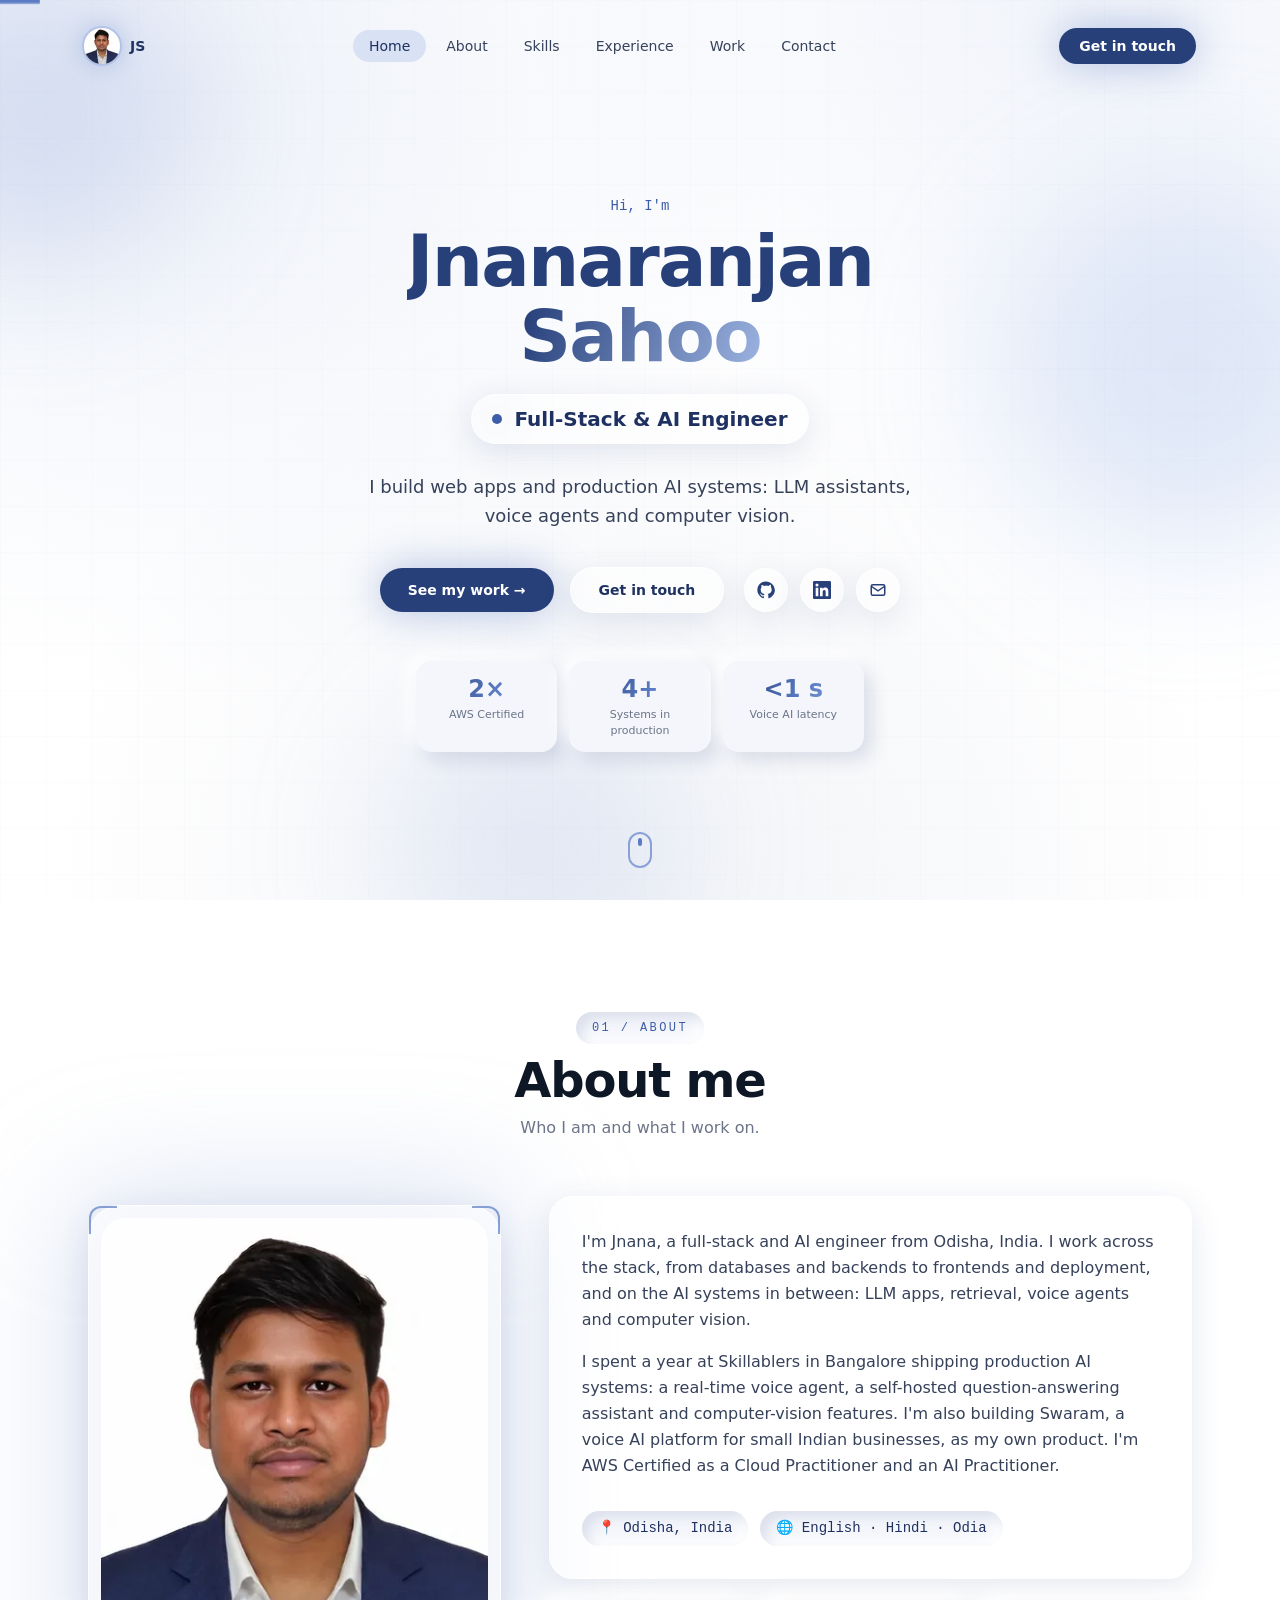
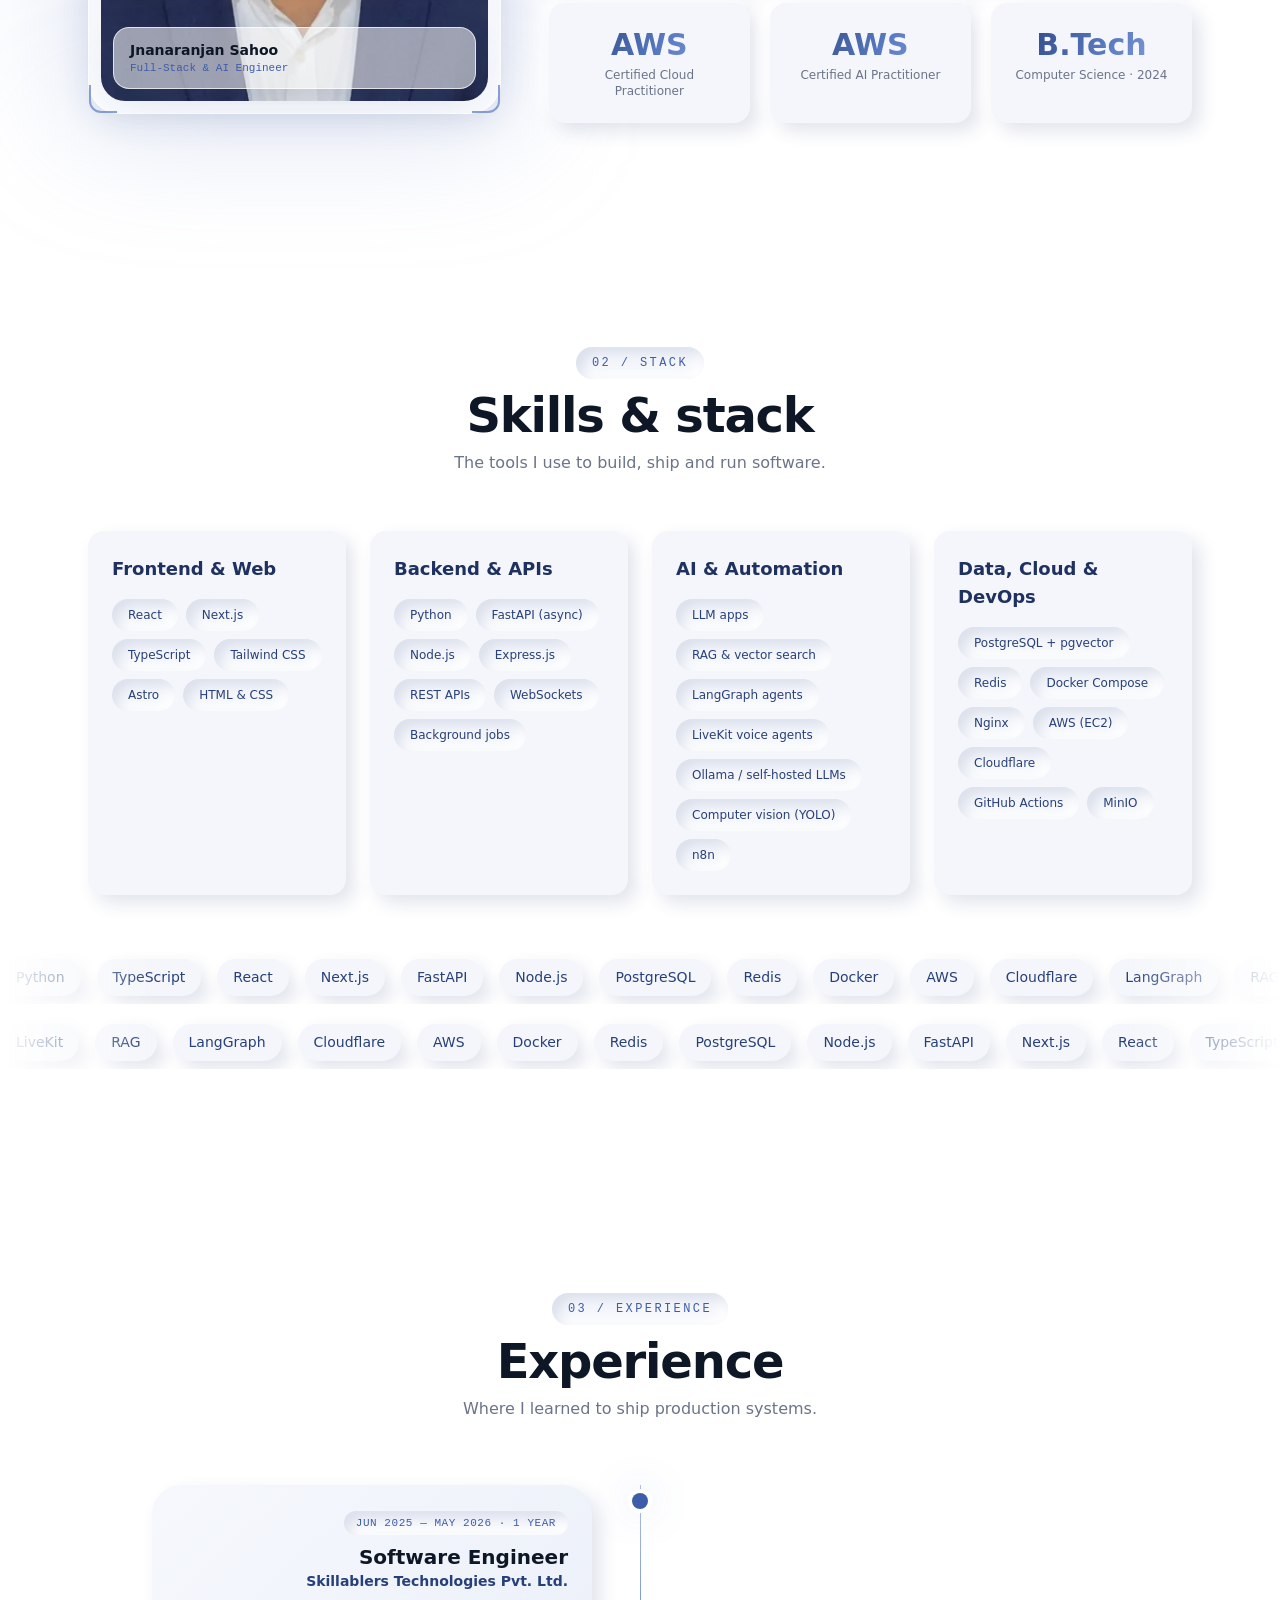
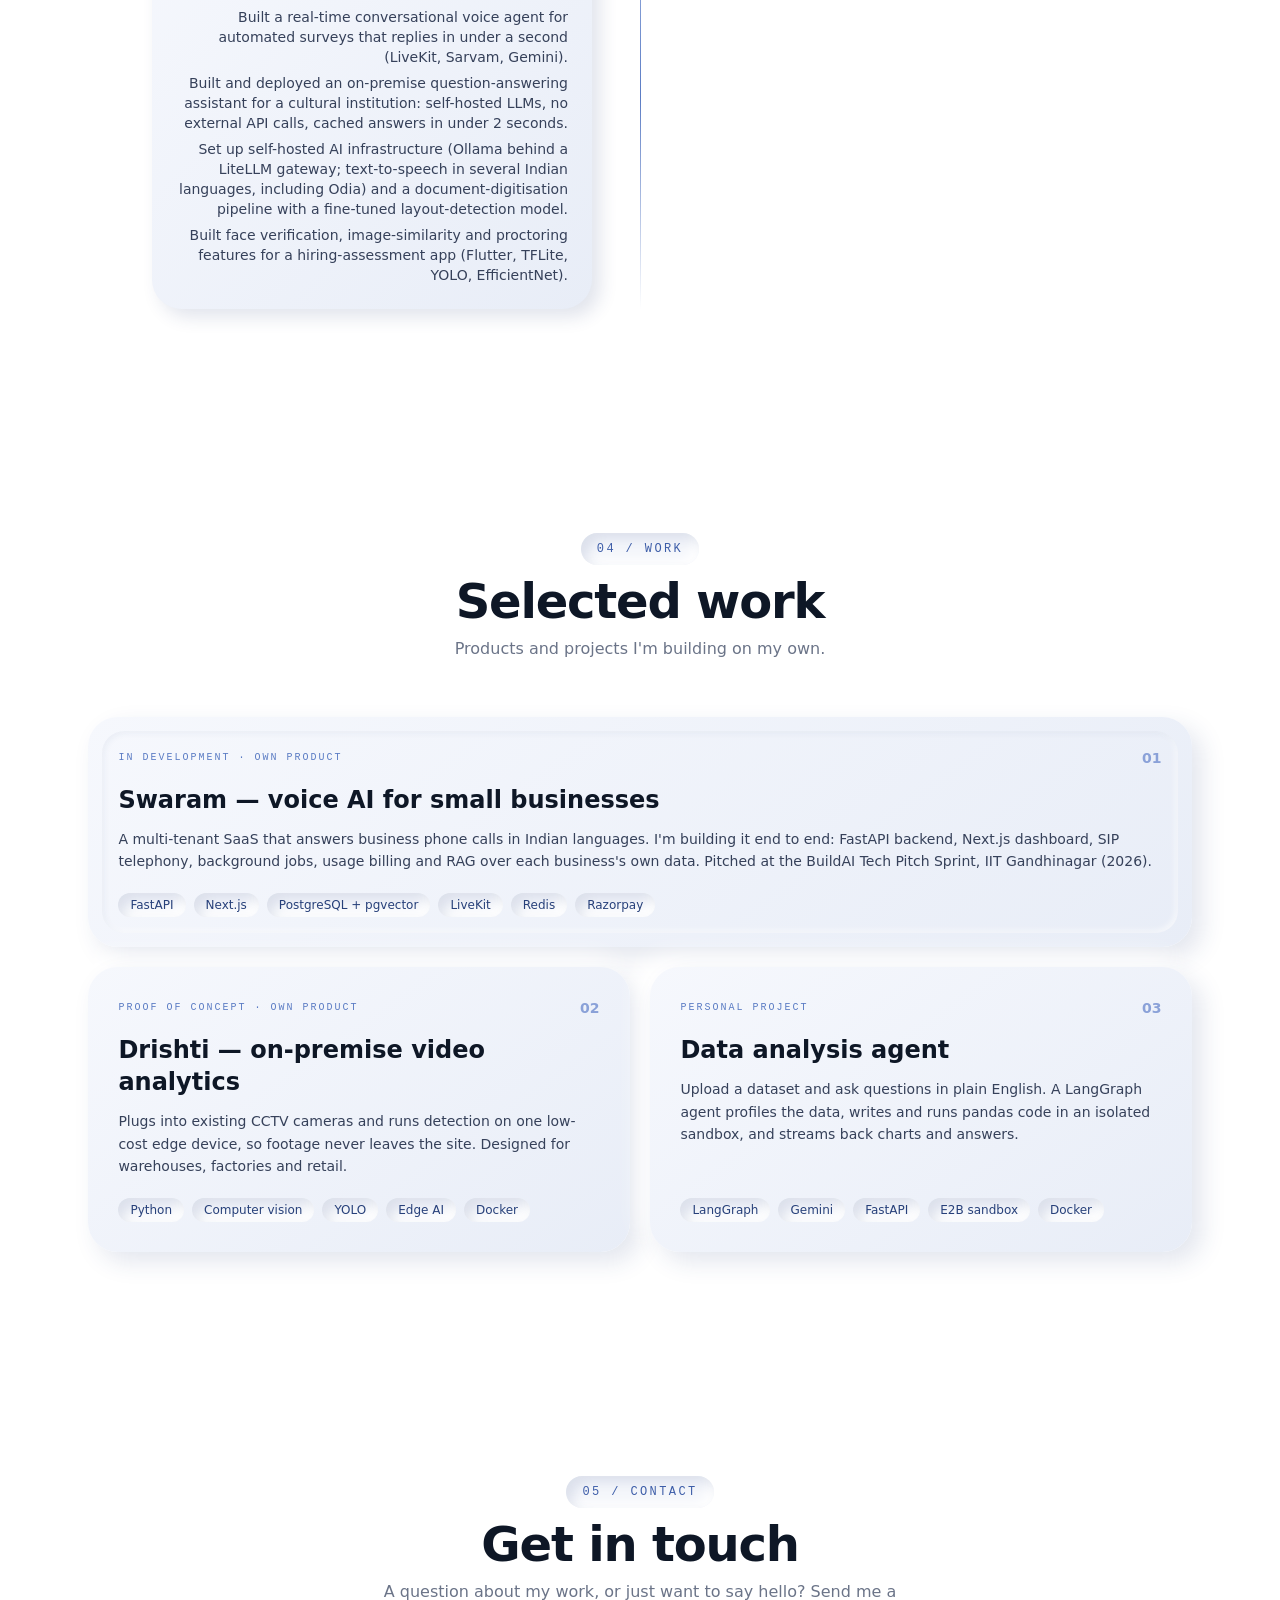
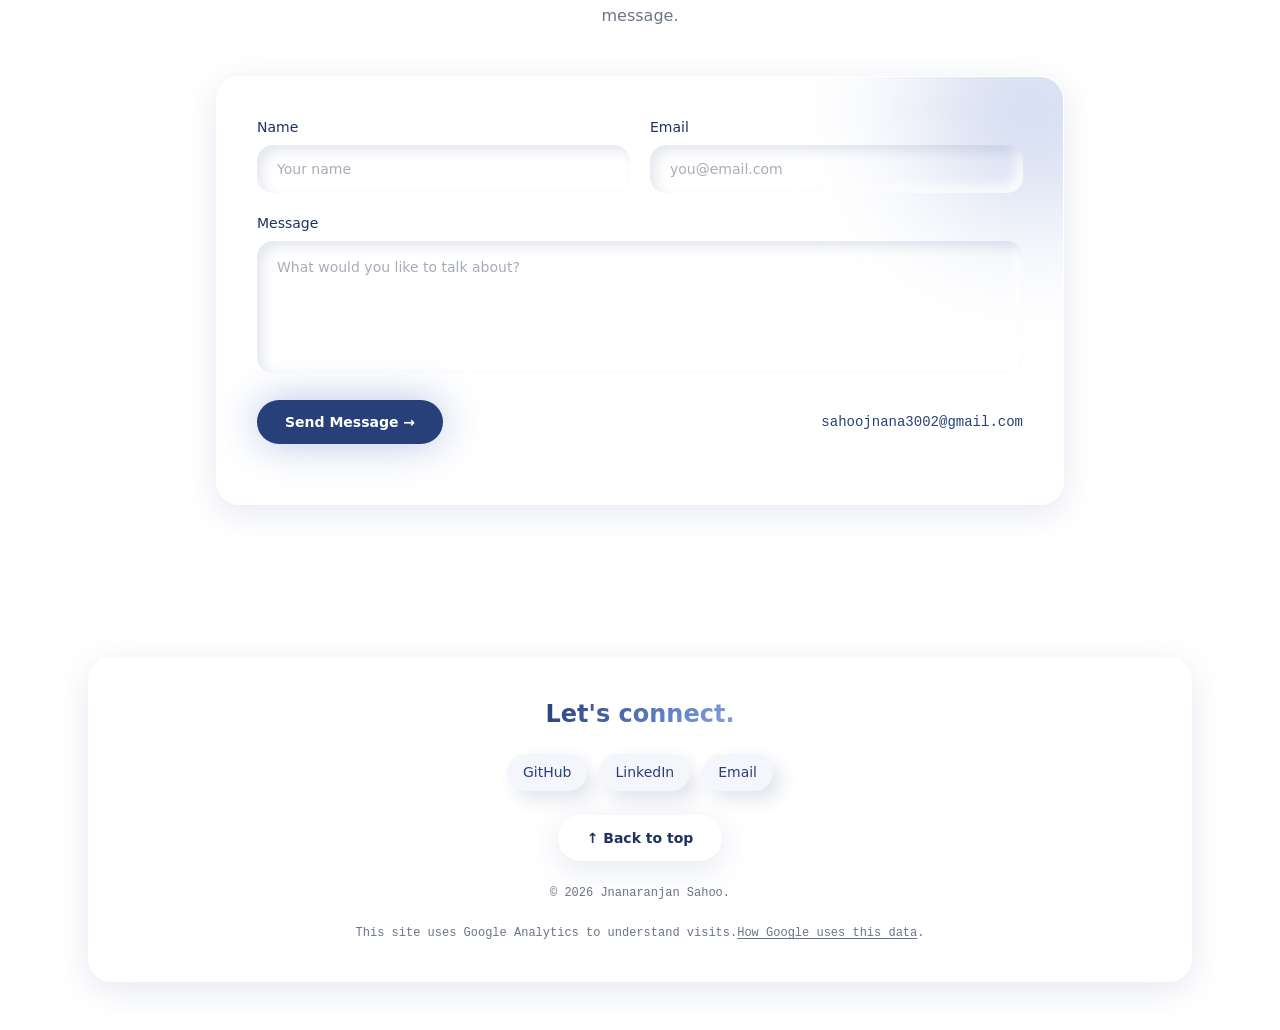
==== commit 04ab9cb1: "Deploy portfolio" ====
--- a/index.html
+++ b/index.html
@@ -1,4 +1,4 @@
-<!DOCTYPE html><html lang="en"><head><meta charset="UTF-8"><meta http-equiv="Content-Security-Policy" content="default-src 'self'; script-src 'self' https://*.googletagmanager.com 'sha256-13iN3kC8+zaeW+2LB9dmU+kvHhAKJhDA7me/W31Q6nM=' 'sha256-7mu4H06fwDCjmnxxr/xNHyuQC6pLTHr4M2E4jXw5WZs=' 'sha256-BF0290pkb3jxQsE7z00xR8Imp8X34FLC88L0lkMnrGw=' 'sha256-Q2BPg90ZMplYY+FSdApNErhpWafg2hcRRbndmvxuL/Q=' 'sha256-QzWFZi+FLIx23tnm9SBU4aEgx4x8DsuASP07mfqol/c=' 'sha256-Ya0pUYrC7nM5Cn/056TyVuEiz6dFGrzmkWzgON0pF0U=' 'sha256-mgg3YuNCsdFFOkc74WdprGQ/eaVt2ulOl7waqhz4XyQ='; style-src 'self' 'unsafe-inline' https://fonts.googleapis.com; img-src 'self' data: blob: https://*.google-analytics.com https://*.googletagmanager.com; font-src 'self' https://fonts.gstatic.com; connect-src 'self' https://*.google-analytics.com https://*.analytics.google.com https://*.googletagmanager.com https://api.emailjs.com https://raw.githack.com https://raw.githubusercontent.com; object-src 'none'; base-uri 'self'; form-action 'self'"><meta name="viewport" content="width=device-width, initial-scale=1"><meta name="referrer" content="strict-origin-when-cross-origin"><!-- Google Search Console Verification --><meta name="google-site-verification" content="LJMZXdmVCiQdUKfiJmOUua1oV9nctKnxQz4Q51pdkRA"><!-- Primary SEO --><title>Jnanaranjan Sahoo — AI / Backend Software Engineer</title><meta name="description" content="AI &amp; backend software engineer building production RAG pipelines, real-time voice agents and self-hosted LLM infrastructure with Python and FastAPI."><meta name="robots" content="index, follow"><link rel="canonical" href="https://jnana-ai-eng.github.io/"><!-- Open Graph --><meta property="og:type" content="website"><meta property="og:url" content="https://jnana-ai-eng.github.io/"><meta property="og:title" content="Jnanaranjan Sahoo — AI / Backend Software Engineer"><meta property="og:description" content="AI &amp; backend software engineer building production RAG pipelines, real-time voice agents and self-hosted LLM infrastructure with Python and FastAPI."><meta property="og:site_name" content="Jnanaranjan Sahoo"><meta property="og:locale" content="en_IN"><meta property="og:image" content="https://jnana-ai-eng.github.io/og-image.png"><meta property="og:image:type" content="image/png"><meta property="og:image:width" content="1200"><meta property="og:image:height" content="630"><meta property="og:image:alt" content="Jnanaranjan Sahoo — AI / Backend Software Engineer"><!-- Twitter / X --><meta name="twitter:card" content="summary_large_image"><meta name="twitter:title" content="Jnanaranjan Sahoo — AI / Backend Software Engineer"><meta name="twitter:description" content="AI &amp; backend software engineer building production RAG pipelines, real-time voice agents and self-hosted LLM infrastructure with Python and FastAPI."><meta name="twitter:image" content="https://jnana-ai-eng.github.io/og-image.png"><meta name="twitter:image:alt" content="Jnanaranjan Sahoo — AI / Backend Software Engineer"><!-- Favicons: "JS" monogram generated at build (src/lib/brand-icons.ts) --><link rel="icon" href="/favicon.ico" sizes="48x48"><link rel="icon" href="/favicon.svg" type="image/svg+xml"><link rel="apple-touch-icon" href="/apple-touch-icon.png"><!-- Google Fonts — Space Grotesk --><link rel="preconnect" href="https://fonts.googleapis.com"><link rel="preconnect" href="https://fonts.gstatic.com" crossorigin><link href="https://fonts.googleapis.com/css2?family=Space+Grotesk:wght@300;400;500;600;700&family=JetBrains+Mono:wght@400;500&display=swap" rel="stylesheet"><!-- JSON-LD Structured Data (WebSite + ProfilePage + Person) --><script type="application/ld+json">{"@context":"https://schema.org","@graph":[{"@type":"WebSite","@id":"https://jnana-ai-eng.github.io/#website","url":"https://jnana-ai-eng.github.io/","name":"Jnanaranjan Sahoo","inLanguage":"en"},{"@type":"ProfilePage","@id":"https://jnana-ai-eng.github.io/#profile","url":"https://jnana-ai-eng.github.io/","name":"Jnanaranjan Sahoo — AI / Backend Software Engineer","isPartOf":{"@id":"https://jnana-ai-eng.github.io/#website"},"mainEntity":{"@id":"https://jnana-ai-eng.github.io/#person"}},{"@type":"Person","@id":"https://jnana-ai-eng.github.io/#person","name":"Jnanaranjan Sahoo","alternateName":"jnana-ai-eng","jobTitle":"AI / Backend Software Engineer","description":"AI & backend software engineer building production RAG pipelines, real-time voice agents and self-hosted LLM infrastructure with Python and FastAPI.","url":"https://jnana-ai-eng.github.io/","image":"https://jnana-ai-eng.github.io/profile.jpeg","email":"mailto:sahoojnana3002@gmail.com","address":{"@type":"PostalAddress","addressLocality":"Bhubaneswar","addressRegion":"Odisha","addressCountry":"India"},"knowsAbout":["Python","FastAPI","LangChain","LangGraph","LiveKit","RAG","PyTorch","Docker","PostgreSQL","PGVector","Redis","AWS","Ollama","Next.js"],"sameAs":["https://github.com/jnana-ai-eng","https://www.linkedin.com/in/jnanaranjan-sahoo"]}]}</script><!-- Google Analytics 4 (production host only) --><script>(function(){const id = "G-PBJQWS8THE";
+<!DOCTYPE html><html lang="en"><head><meta charset="UTF-8"><meta http-equiv="Content-Security-Policy" content="default-src 'self'; script-src 'self' https://*.googletagmanager.com 'sha256-13iN3kC8+zaeW+2LB9dmU+kvHhAKJhDA7me/W31Q6nM=' 'sha256-BF0290pkb3jxQsE7z00xR8Imp8X34FLC88L0lkMnrGw=' 'sha256-Q2BPg90ZMplYY+FSdApNErhpWafg2hcRRbndmvxuL/Q=' 'sha256-QzWFZi+FLIx23tnm9SBU4aEgx4x8DsuASP07mfqol/c=' 'sha256-Ya0pUYrC7nM5Cn/056TyVuEiz6dFGrzmkWzgON0pF0U='; style-src 'self' 'unsafe-inline' https://fonts.googleapis.com; img-src 'self' data: blob: https://*.google-analytics.com https://*.googletagmanager.com; font-src 'self' https://fonts.gstatic.com; connect-src 'self' https://*.google-analytics.com https://*.analytics.google.com https://*.googletagmanager.com https://api.emailjs.com; object-src 'none'; base-uri 'self'; form-action 'self'"><meta name="viewport" content="width=device-width, initial-scale=1"><meta name="referrer" content="strict-origin-when-cross-origin"><!-- Google Search Console Verification --><meta name="google-site-verification" content="LJMZXdmVCiQdUKfiJmOUua1oV9nctKnxQz4Q51pdkRA"><!-- Primary SEO --><title>Jnanaranjan Sahoo — Full-Stack &amp; AI Engineer</title><meta name="description" content="Full-stack &amp; AI engineer in Odisha, India. I build web apps and production AI systems: LLM assistants, voice agents and computer vision. AWS certified."><meta name="robots" content="index, follow"><link rel="canonical" href="https://jnana-ai-eng.github.io/"><!-- Open Graph --><meta property="og:type" content="website"><meta property="og:url" content="https://jnana-ai-eng.github.io/"><meta property="og:title" content="Jnanaranjan Sahoo — Full-Stack &amp; AI Engineer"><meta property="og:description" content="Full-stack &amp; AI engineer in Odisha, India. I build web apps and production AI systems: LLM assistants, voice agents and computer vision. AWS certified."><meta property="og:site_name" content="Jnanaranjan Sahoo"><meta property="og:locale" content="en_IN"><meta property="og:image" content="https://jnana-ai-eng.github.io/og-image.png"><meta property="og:image:type" content="image/png"><meta property="og:image:width" content="1200"><meta property="og:image:height" content="630"><meta property="og:image:alt" content="Jnanaranjan Sahoo — Full-Stack &amp; AI Engineer"><!-- Twitter / X --><meta name="twitter:card" content="summary_large_image"><meta name="twitter:title" content="Jnanaranjan Sahoo — Full-Stack &amp; AI Engineer"><meta name="twitter:description" content="Full-stack &amp; AI engineer in Odisha, India. I build web apps and production AI systems: LLM assistants, voice agents and computer vision. AWS certified."><meta name="twitter:image" content="https://jnana-ai-eng.github.io/og-image.png"><meta name="twitter:image:alt" content="Jnanaranjan Sahoo — Full-Stack &amp; AI Engineer"><!-- Favicons: "JS" monogram generated at build (src/lib/brand-icons.ts) --><link rel="icon" href="/favicon.ico" sizes="48x48"><link rel="icon" href="/favicon.svg" type="image/svg+xml"><link rel="apple-touch-icon" href="/apple-touch-icon.png"><!-- Google Fonts — Space Grotesk --><link rel="preconnect" href="https://fonts.googleapis.com"><link rel="preconnect" href="https://fonts.gstatic.com" crossorigin><link href="https://fonts.googleapis.com/css2?family=Space+Grotesk:wght@300;400;500;600;700&family=JetBrains+Mono:wght@400;500&display=swap" rel="stylesheet"><!-- JSON-LD Structured Data (WebSite + ProfilePage + Person) --><script type="application/ld+json">{"@context":"https://schema.org","@graph":[{"@type":"WebSite","@id":"https://jnana-ai-eng.github.io/#website","url":"https://jnana-ai-eng.github.io/","name":"Jnanaranjan Sahoo","inLanguage":"en"},{"@type":"ProfilePage","@id":"https://jnana-ai-eng.github.io/#profile","url":"https://jnana-ai-eng.github.io/","name":"Jnanaranjan Sahoo — Full-Stack & AI Engineer","isPartOf":{"@id":"https://jnana-ai-eng.github.io/#website"},"mainEntity":{"@id":"https://jnana-ai-eng.github.io/#person"}},{"@type":"Person","@id":"https://jnana-ai-eng.github.io/#person","name":"Jnanaranjan Sahoo","alternateName":"jnana-ai-eng","jobTitle":"Full-Stack & AI Engineer","description":"Full-stack & AI engineer in Odisha, India. I build web apps and production AI systems: LLM assistants, voice agents and computer vision. AWS certified.","url":"https://jnana-ai-eng.github.io/","image":"https://jnana-ai-eng.github.io/_astro/profile.CRkiN90N_1MUXXz.jpg","email":"mailto:sahoojnana3002@gmail.com","address":{"@type":"PostalAddress","addressRegion":"Odisha","addressCountry":"India"},"knowsAbout":["Python","TypeScript","React","Next.js","FastAPI","Node.js","PostgreSQL","Redis","Docker","AWS","Cloudflare","LangGraph","RAG","LiveKit"],"sameAs":["https://github.com/jnana-ai-eng","https://www.linkedin.com/in/jnanaranjan-sahoo"]}]}</script><!-- Google Analytics 4 (production host only) --><script>(function(){const id = "G-PBJQWS8THE";
 const host = "jnana-ai-eng.github.io";
 
     window.dataLayer = window.dataLayer || [];
@@ -33,6 +33,5 @@
       if (label) params.label = label;
       gtag('event', name, params);
     }, true);
-  })();</script><link rel="stylesheet" href="/_astro/Layout.CrysynzU.css"><style>.card-grid{grid-template-columns:1fr;gap:1.25rem;width:100%;display:grid}@media (width>=640px){.card-grid{grid-template-columns:repeat(2,1fr);grid-auto-rows:1fr}}@media (width>=1024px){.card-grid{grid-template-columns:repeat(3,1fr);grid-auto-rows:minmax(220px,auto)}.magic-bento-card:first-child{grid-area:span 2/span 2}.magic-bento-card:nth-child(2){grid-area:1/3}.magic-bento-card:nth-child(3){grid-area:2/3}.magic-bento-card:nth-child(4){grid-area:3/span 3}}.magic-bento-card{--glow-x:50%;--glow-y:50%;--glow-intensity:0;--glow-radius:220px;--glow-color:91, 124, 196;flex-direction:column;justify-content:space-between;min-height:220px;padding:1.9rem;transition:transform .4s cubic-bezier(.22,1,.36,1),box-shadow .4s cubic-bezier(.22,1,.36,1);display:flex;position:relative;overflow:hidden}.card-grid .magic-bento-card{background:linear-gradient(145deg,#f6f8fd,#e8edf7);border-radius:1.85rem;box-shadow:10px 10px 24px #27407a21,-10px -10px 24px #fffffff2}.card-grid .magic-bento-card:first-child:before{content:"";pointer-events:none;z-index:0;border-radius:1.4rem;position:absolute;inset:14px;box-shadow:inset 2px 2px 6px #27407a0f,inset -2px -2px 6px #ffffffb3}.card-grid .magic-bento-card:hover{transform:translateY(-5px);box-shadow:14px 18px 36px #27407a2e,-12px -12px 28px #fff}.card-grid .magic-bento-card:active{transform:translateY(-1px);box-shadow:inset 6px 6px 14px #27407a1f,inset -6px -6px 14px #ffffffe6}@media (prefers-reduced-motion:reduce){.card-grid .magic-bento-card:hover{transform:none}}.magic-bento-card--border-glow:after{content:"";background:radial-gradient(var(--glow-radius) circle at var(--glow-x) var(--glow-y), rgba(var(--glow-color), calc(var(--glow-intensity) * .9)) 0%, rgba(var(--glow-color), calc(var(--glow-intensity) * .4)) 30%, transparent 60%);border-radius:inherit;-webkit-mask-composite:xor;pointer-events:none;z-index:3;padding:2px;transition:opacity .3s;position:absolute;inset:0;-webkit-mask-image:linear-gradient(#fff 0 0),linear-gradient(#fff 0 0);mask-image:linear-gradient(#fff 0 0),linear-gradient(#fff 0 0);-webkit-mask-position:0 0,0 0;mask-position:0 0,0 0;-webkit-mask-size:auto,auto;mask-size:auto,auto;-webkit-mask-repeat:repeat,repeat;mask-repeat:repeat,repeat;-webkit-mask-clip:content-box,border-box;mask-clip:content-box,border-box;-webkit-mask-origin:content-box,border-box;mask-origin:content-box,border-box;mask-composite:exclude;mask-mode:match-source,match-source}.particle-container{position:relative;overflow:hidden}.global-spotlight{mix-blend-mode:multiply;will-change:transform, opacity;pointer-events:none;z-index:200!important}.bento-section{user-select:none;position:relative}
-</style></head><body><style>astro-island,astro-slot,astro-static-slot{display:contents}</style><script>(()=>{var l=(n,t)=>{let i=async()=>{await(await n())()},e=typeof t.value=="object"?t.value:void 0,s={timeout:e==null?void 0:e.timeout};"requestIdleCallback"in window?window.requestIdleCallback(i,s):setTimeout(i,s.timeout||200)};(self.Astro||(self.Astro={})).idle=l;window.dispatchEvent(new Event("astro:idle"));})();</script><script>(()=>{var g=Object.defineProperty;var w=(a,s,c)=>s in a?g(a,s,{enumerable:!0,configurable:!0,writable:!0,value:c}):a[s]=c;var l=(a,s,c)=>w(a,typeof s!="symbol"?s+"":s,c);var E=new Set(["__proto__","constructor","prototype"]);{let a={0:t=>y(t),1:t=>c(t),2:t=>new RegExp(t),3:t=>new Date(t),4:t=>new Map(c(t)),5:t=>new Set(c(t)),6:t=>BigInt(t),7:t=>new URL(t),8:t=>new Uint8Array(t),9:t=>new Uint16Array(t),10:t=>new Uint32Array(t),11:t=>Number.POSITIVE_INFINITY*t},s=t=>{let[p,e]=t;return p in a?a[p](e):void 0},c=t=>t.map(s),y=t=>typeof t!="object"||t===null?t:Object.fromEntries(Object.entries(t).map(([p,e])=>[p,s(e)]));class f extends HTMLElement{constructor(){super(...arguments);l(this,"Component");l(this,"hydrator");l(this,"hydrate",async()=>{var b;if(!this.hydrator||!this.isConnected)return;let e=(b=this.parentElement)==null?void 0:b.closest("astro-island[ssr]");if(e){e.addEventListener("astro:hydrate",this.hydrate,{once:!0});return}let r=this.querySelectorAll("astro-slot"),n={},d=this.querySelectorAll("template[data-astro-template]");for(let o of d){let i=o.closest(this.tagName);i!=null&&i.isSameNode(this)&&(n[o.getAttribute("data-astro-template")||"default"]=o.innerHTML,o.remove())}for(let o of r){let i=o.closest(this.tagName);i!=null&&i.isSameNode(this)&&(n[o.getAttribute("name")||"default"]=o.innerHTML)}let u;try{u=this.hasAttribute("props")?y(JSON.parse(this.getAttribute("props"))):{}}catch(o){let i=this.getAttribute("component-url")||"<unknown>",v=this.getAttribute("component-export");throw v&&(i+=` (export ${v})`),console.error(`[hydrate] Error parsing props for component ${i}`,this.getAttribute("props"),o),o}let h;await this.hydrator(this)(this.Component,u,n,{client:this.getAttribute("client")}),this.removeAttribute("ssr"),this.dispatchEvent(new CustomEvent("astro:hydrate"))});l(this,"unmount",()=>{this.isConnected||this.dispatchEvent(new CustomEvent("astro:unmount"))})}disconnectedCallback(){document.removeEventListener("astro:after-swap",this.unmount),document.addEventListener("astro:after-swap",this.unmount,{once:!0})}connectedCallback(){if(!this.hasAttribute("await-children")||document.readyState==="interactive"||document.readyState==="complete")this.childrenConnectedCallback();else{let e=()=>{document.removeEventListener("DOMContentLoaded",e),r.disconnect(),this.childrenConnectedCallback()},r=new MutationObserver(()=>{var n;((n=this.lastChild)==null?void 0:n.nodeType)===Node.COMMENT_NODE&&this.lastChild.nodeValue==="astro:end"&&(this.lastChild.remove(),e())});r.observe(this,{childList:!0}),document.addEventListener("DOMContentLoaded",e)}}async childrenConnectedCallback(){let e=this.getAttribute("before-hydration-url");e&&await import(e),this.start()}getRetryImportUrl(e){let r=new URL(e,document.baseURI);return r.searchParams.set("astro-retry",Date.now().toString()),r.toString()}async importWithRetry(e){try{return await import(e)}catch(r){return await new Promise(n=>setTimeout(n,1e3)),import(this.getRetryImportUrl(e))}}handleHydrationError(e){let r=this.getAttribute("component-url"),n=new CustomEvent("astro:hydration-error",{cancelable:!0,bubbles:!0,composed:!0,detail:{error:e,componentUrl:r}});this.dispatchEvent(n)&&console.error(`[astro-island] Error hydrating ${r}`,e)}async start(){let e=JSON.parse(this.getAttribute("opts")),r=this.getAttribute("client");if(Astro[r]===void 0){window.addEventListener(`astro:${r}`,()=>this.start(),{once:!0});return}try{await Astro[r](async()=>{let n=this.getAttribute("renderer-url");try{let[d,{default:u}]=await Promise.all([this.importWithRetry(this.getAttribute("component-url")),n?this.importWithRetry(n):Promise.resolve({default:()=>()=>{}})]),h=this.getAttribute("component-export")||"default";if(h.includes(".")){this.Component=d;for(let m of h.split(".")){if(E.has(m)||!this.Component||typeof this.Component!="object"&&typeof this.Component!="function"||!Object.hasOwn(this.Component,m))throw new Error(`Invalid component export path: ${h}`);this.Component=this.Component[m]}}else{if(E.has(h))throw new Error(`Invalid component export path: ${h}`);this.Component=d[h]}return this.hydrator=u,this.hydrate}catch(d){return this.handleHydrationError(d),()=>{}}},e,this)}catch(n){this.handleHydrationError(n)}}attributeChangedCallback(){this.hydrate()}}l(f,"observedAttributes",["props"]),customElements.get("astro-island")||customElements.define("astro-island",f)}})();</script><astro-island uid="1ba8Qv" prefix="r5" component-url="/_astro/SmoothScroll.DMeU--YM.js" component-export="SmoothScroll" renderer-url="/_astro/client.Dm6W1rWB.js" props="{}" ssr client="idle" opts="{&quot;name&quot;:&quot;SmoothScroll&quot;,&quot;value&quot;:true}"></astro-island><script>(()=>{var e=async t=>{await(await t())()};(self.Astro||(self.Astro={})).load=e;window.dispatchEvent(new Event("astro:load"));})();</script><astro-island uid="Z1iyhou" prefix="r6" component-url="/_astro/NavbarInteractive.Cpq0gTKj.js" component-export="NavbarInteractive" renderer-url="/_astro/client.Dm6W1rWB.js" props="{}" ssr client="load" opts="{&quot;name&quot;:&quot;NavbarInteractive&quot;,&quot;value&quot;:true}" await-children><header class="fixed inset-x-0 top-0 z-50 px-4 pt-4" style="transform:translateY(-80px)"><nav class="mx-auto flex max-w-6xl items-center justify-between rounded-full px-5 py-3 transition-all duration-300 bg-transparent" aria-label="Main navigation"><a href="#home" class="group flex items-center gap-2.5" aria-label="Jnanaranjan Sahoo — home"><span class="relative inline-block"><span class="absolute inset-0 rounded-full bg-navy-400/40 blur-md transition-opacity duration-300 group-hover:opacity-100"></span><img src="/profile.jpeg" alt="Jnanaranjan Sahoo" width="36" height="36" class="relative h-9 w-9 rounded-full object-cover ring-2 ring-navy-200 transition-transform duration-300 group-hover:scale-105"/></span><span class="hidden font-display text-sm font-bold text-navy-700 sm:inline">JS</span></a><ul class="hidden items-center gap-1 md:flex" role="list"><li><a href="#home" aria-current="page" class="relative rounded-full px-4 py-2 text-sm font-medium transition-colors text-navy-700"><span class="absolute inset-0 -z-10 rounded-full bg-navy-100"></span>Home</a></li><li><a href="#about" class="relative rounded-full px-4 py-2 text-sm font-medium transition-colors text-ink-soft hover:bg-navy-50 hover:text-navy-700">About</a></li><li><a href="#skills" class="relative rounded-full px-4 py-2 text-sm font-medium transition-colors text-ink-soft hover:bg-navy-50 hover:text-navy-700">Skills</a></li><li><a href="#experience" class="relative rounded-full px-4 py-2 text-sm font-medium transition-colors text-ink-soft hover:bg-navy-50 hover:text-navy-700">Experience</a></li><li><a href="#projects" class="relative rounded-full px-4 py-2 text-sm font-medium transition-colors text-ink-soft hover:bg-navy-50 hover:text-navy-700">Projects</a></li><li><a href="#contact" class="relative rounded-full px-4 py-2 text-sm font-medium transition-colors text-ink-soft hover:bg-navy-50 hover:text-navy-700">Contact</a></li></ul><a href="#contact" data-ga-event="cta_click" data-ga-label="nav_lets_talk" class="hidden rounded-full bg-navy-600 px-5 py-2 text-sm font-semibold text-white shadow-glow transition-colors hover:bg-navy-700 md:inline-block">Let&#x27;s talk</a><button class="grid h-9 w-9 place-items-center rounded-full glass md:hidden" aria-label="Open menu" aria-expanded="false" aria-controls="mobile-menu"><div class="space-y-1.5" aria-hidden="true"><span class="block h-0.5 w-5 bg-navy-700"></span><span class="block h-0.5 w-5 bg-navy-700"></span></div></button></nav></header><div class="fixed inset-x-0 top-0 z-[60] h-1 origin-left bg-gradient-to-r from-navy-400 to-sky" aria-hidden="true" style="transform:scaleX(0)"></div><!--astro:end--></astro-island><!-- Fallback static nav shell for search crawlers / non-JS users --><noscript><div class="fixed inset-x-0 top-0 z-50 bg-white/90 px-6 py-4 backdrop-blur shadow-sm"><div class="mx-auto flex max-w-6xl items-center justify-between"><a href="#home" class="font-display font-bold text-navy-700">Jnanaranjan Sahoo</a><ul class="flex items-center gap-4 text-sm font-medium"><li><a href="#home" class="text-ink-soft hover:text-navy-700">Home</a></li><li><a href="#about" class="text-ink-soft hover:text-navy-700">About</a></li><li><a href="#skills" class="text-ink-soft hover:text-navy-700">Skills</a></li><li><a href="#experience" class="text-ink-soft hover:text-navy-700">Experience</a></li><li><a href="#projects" class="text-ink-soft hover:text-navy-700">Projects</a></li><li><a href="#contact" class="text-ink-soft hover:text-navy-700">Contact</a></li></ul></div></div></noscript><main id="main-content"><astro-island uid="2r6vlG" prefix="r7" component-url="/_astro/HeroInteractive.DSp6XI0D.js" component-export="HeroInteractive" renderer-url="/_astro/client.Dm6W1rWB.js" props="{}" ssr client="load" opts="{&quot;name&quot;:&quot;HeroInteractive&quot;,&quot;value&quot;:true}" await-children><section id="home" class="relative flex min-h-screen items-center overflow-hidden pt-24 pb-12 sm:pt-28 sm:pb-16"><div class="pointer-events-none absolute inset-0 -z-10" aria-hidden="true"><div class="glow-orb left-[-10%] top-[-5%] h-80 w-80 animate-float bg-navy-300/50"></div><div class="glow-orb right-[-8%] top-[20%] h-96 w-96 animate-float bg-sky-light/60" style="animation-delay:2s"></div><div class="glow-orb bottom-[-10%] left-[30%] h-72 w-72 animate-float bg-navy-200/50" style="animation-delay:4s"></div><div class="absolute inset-0 bg-grid-light bg-[size:46px_46px] opacity-30"></div></div><div class="mx-auto grid w-full max-w-6xl items-center gap-10 px-6 lg:grid-cols-2 lg:gap-14"><div><div style="opacity:0;transform:translateY(22px)"><span class="chip glass font-mono text-xs uppercase tracking-[0.25em] text-navy-600"><span class="relative flex h-2 w-2" aria-hidden="true"><span class="absolute inline-flex h-full w-full animate-ping rounded-full bg-green-400 opacity-75"></span><span class="relative inline-flex h-2 w-2 rounded-full bg-green-500"></span></span>Available for opportunities</span></div><p class="mt-7 font-mono text-sm text-navy-500" style="opacity:0;transform:translateY(22px)">// hello_world — I&#x27;m</p><h1 class="mt-2 font-display text-[2.6rem] font-bold leading-[1.04] tracking-tight sm:text-6xl lg:text-7xl" style="opacity:0;transform:translateY(22px)"><span class="shiny-text ">Jnanaranjan Sahoo</span></h1><div class="mt-5 inline-flex items-center gap-3 rounded-full glass px-5 py-2.5" style="opacity:0;transform:translateY(22px)"><span class="h-2.5 w-2.5 rounded-full bg-navy-500 shadow-glow" aria-hidden="true"></span><span class="relative inline-flex overflow-hidden font-display text-lg font-semibold text-navy-700 sm:text-xl" aria-live="polite"><span class="inline-block whitespace-nowrap" style="opacity:1;transform:none">AI Software Engineer</span></span></div><p class="mt-7 max-w-xl text-base leading-relaxed text-ink-soft sm:text-lg" style="opacity:0;transform:translateY(22px)">Software Engineer specializing in production AI systems — RAG pipelines, sub-second real-time voice agents, and computer vision models on async Python/FastAPI and self-hosted LLM infrastructure.</p><div class="mt-9 flex flex-wrap items-center gap-4" style="opacity:0;transform:translateY(22px)"><a href="#projects" data-ga-event="cta_click" data-ga-label="view_work" style="transform:translate3d(0px, 0px, 0)" class="relative inline-flex items-center justify-center gap-2 rounded-full px-7 py-3 text-sm font-semibold transition-colors duration-300 will-change-transform bg-navy-600 text-white shadow-glow hover:bg-navy-700 ">View My Work →</a><a href="#contact" data-ga-event="cta_click" data-ga-label="get_in_touch" style="transform:translate3d(0px, 0px, 0)" class="relative inline-flex items-center justify-center gap-2 rounded-full px-7 py-3 text-sm font-semibold transition-colors duration-300 will-change-transform glass text-navy-700 hover:text-navy-900 ">Get in Touch</a><div class="flex items-center gap-3 ml-1" aria-label="Social links"><a href="https://github.com/jnana-ai-eng" aria-label="GitHub profile" class="grid h-11 w-11 place-items-center rounded-full glass text-navy-600 transition-all duration-300 hover:-translate-y-1 hover:text-navy-800 hover:shadow-glow" target="_blank" rel="noopener noreferrer"><svg width="18" height="18" viewBox="0 0 24 24" fill="currentColor" aria-hidden="true"><path d="M12 .5C5.7.5.5 5.7.5 12c0 5.1 3.3 9.4 7.9 10.9.6.1.8-.2.8-.5v-2c-3.2.7-3.9-1.4-3.9-1.4-.5-1.3-1.3-1.7-1.3-1.7-1.1-.7.1-.7.1-.7 1.2.1 1.8 1.2 1.8 1.2 1 1.8 2.8 1.3 3.5 1 .1-.8.4-1.3.8-1.6-2.6-.3-5.3-1.3-5.3-5.7 0-1.3.5-2.3 1.2-3.1-.1-.3-.5-1.5.1-3.1 0 0 1-.3 3.3 1.2a11.5 11.5 0 0 1 6 0C17.3 4.7 18.3 5 18.3 5c.6 1.6.2 2.8.1 3.1.8.8 1.2 1.8 1.2 3.1 0 4.4-2.7 5.4-5.3 5.7.4.4.8 1.1.8 2.2v3.3c0 .3.2.6.8.5 4.6-1.5 7.9-5.8 7.9-10.9C23.5 5.7 18.3.5 12 .5z"></path></svg></a><a href="https://www.linkedin.com/in/jnanaranjan-sahoo" aria-label="LinkedIn profile" class="grid h-11 w-11 place-items-center rounded-full glass text-navy-600 transition-all duration-300 hover:-translate-y-1 hover:text-navy-800 hover:shadow-glow" target="_blank" rel="noopener noreferrer"><svg width="18" height="18" viewBox="0 0 24 24" fill="currentColor" aria-hidden="true"><path d="M20.45 20.45h-3.56v-5.57c0-1.33-.02-3.04-1.85-3.04-1.85 0-2.13 1.45-2.13 2.94v5.67H9.35V9h3.42v1.56h.05c.48-.9 1.64-1.85 3.37-1.85 3.6 0 4.27 2.37 4.27 5.46v6.28zM5.34 7.43a2.07 2.07 0 1 1 0-4.14 2.07 2.07 0 0 1 0 4.14zM7.12 20.45H3.56V9h3.56v11.45zM22.22 0H1.77C.79 0 0 .77 0 1.73v20.54C0 23.23.79 24 1.77 24h20.45c.98 0 1.78-.77 1.78-1.73V1.73C24 .77 23.2 0 22.22 0z"></path></svg></a><a href="mailto:sahoojnana3002@gmail.com" aria-label="Send email" class="grid h-11 w-11 place-items-center rounded-full glass text-navy-600 transition-all duration-300 hover:-translate-y-1 hover:text-navy-800 hover:shadow-glow"><svg width="18" height="18" viewBox="0 0 24 24" fill="none" stroke="currentColor" stroke-width="2" aria-hidden="true"><rect x="3" y="5" width="18" height="14" rx="2"></rect><path d="m3 7 9 6 9-6"></path></svg></a></div></div><div class="mt-12 grid max-w-md grid-cols-3 gap-3" style="opacity:0;transform:translateY(22px)"><div class="neu rounded-2xl px-4 py-3 text-center"><div class="font-display text-2xl font-bold gradient-text">2x</div><div class="mt-0.5 text-[11px] font-medium text-ink-muted">AWS Certified</div></div><div class="neu rounded-2xl px-4 py-3 text-center"><div class="font-display text-2xl font-bold gradient-text">&lt; 1s</div><div class="mt-0.5 text-[11px] font-medium text-ink-muted">Voice AI Latency</div></div><div class="neu rounded-2xl px-4 py-3 text-center"><div class="font-display text-2xl font-bold gradient-text">AI &amp; Backend</div><div class="mt-0.5 text-[11px] font-medium text-ink-muted">Focus</div></div></div></div><div class="relative hidden lg:block" style="opacity:0;transform:scale(0.9)"><div class="relative aspect-square w-full overflow-hidden rounded-[2rem] glass"><span class="pointer-events-none absolute h-7 w-7 border-navy-400/70 left-0 top-0 rounded-tl-xl border-l-2 border-t-2"></span><span class="pointer-events-none absolute h-7 w-7 border-navy-400/70 right-0 top-0 rounded-tr-xl border-r-2 border-t-2"></span><span class="pointer-events-none absolute h-7 w-7 border-navy-400/70 bottom-0 left-0 rounded-bl-xl border-b-2 border-l-2"></span><span class="pointer-events-none absolute h-7 w-7 border-navy-400/70 bottom-0 right-0 rounded-br-xl border-b-2 border-r-2"></span><div class="absolute left-5 top-4 z-10 font-mono text-[11px] text-navy-500" aria-hidden="true"><span class="text-green-500">●</span> core_system.online</div><div class="absolute right-5 top-4 z-10 font-mono text-[11px] text-navy-400" aria-hidden="true">v1.0.0</div><div class="absolute inset-0 opacity-50" aria-hidden="true"><!--$?--><template id="r7B:0"></template><div class="flex h-full items-center justify-center" aria-hidden="true"><div class="h-24 w-24 animate-pulse rounded-full bg-navy-200 blur-2xl"></div></div><!--/$--></div><div class="absolute inset-0 z-[5] grid place-items-center" style="perspective:1100px"><div class="relative grid h-full w-full place-items-center" style="transform-style:preserve-3d;transform:none"><div aria-hidden="true" class="absolute left-1/2 top-1/2 h-3/5 w-3/5 rounded-full bg-sky-light/50 blur-3xl" style="transform:translateX(-50%) translateY(-50%)"></div><div aria-hidden="true" class="absolute left-1/2 top-1/2 h-[82%] w-[82%] rounded-full border border-dashed border-navy-300/50" style="transform:translateX(-50%) translateY(-50%) translateZ(10px)"><span class="absolute -top-[7px] left-1/2 h-3.5 w-3.5 -translate-x-1/2 rounded-full bg-navy-400 shadow-glow"></span><span class="absolute -bottom-[5px] left-1/2 h-2 w-2 -translate-x-1/2 rounded-full bg-sky"></span></div><div aria-hidden="true" class="absolute left-1/2 top-1/2 h-[60%] w-[60%] rounded-full border border-navy-200/70" style="transform:translateX(-50%) translateY(-50%) translateZ(24px)"><span class="absolute top-1/2 -right-[5px] h-2.5 w-2.5 -translate-y-1/2 rounded-full bg-navy-500 shadow-glow"></span></div><div class="absolute inset-0 grid place-items-center" style="transform:translateZ(70px)"><img src="/avatar-3d.png" alt="Jnanaranjan Sahoo" draggable="false" class="h-[82%] w-[82%] select-none object-cover object-center drop-shadow-[0_24px_45px_rgba(39,64,122,0.4)]"/></div></div></div><div class="absolute bottom-4 left-5 z-10 font-mono text-[11px] text-navy-400" aria-hidden="true">&gt; rendering_core.exe</div></div><div class="absolute z-20 left-[-6%] top-[18%]"><span class="chip glass font-mono text-xs text-navy-700 shadow-glass">FastAPI</span></div><div class="absolute z-20 right-[-8%] top-[30%]"><span class="chip glass font-mono text-xs text-navy-700 shadow-glass">Python</span></div><div class="absolute z-20 left-[2%] bottom-[16%]"><span class="chip glass font-mono text-xs text-navy-700 shadow-glass">LiveKit</span></div><div class="absolute z-20 right-[-4%] bottom-[10%]"><span class="chip glass font-mono text-xs text-navy-700 shadow-glass">PyTorch</span></div></div></div><a href="#about" class="absolute bottom-8 left-1/2 -translate-x-1/2" aria-label="Scroll to About section" style="opacity:0"><div class="flex h-9 w-6 items-start justify-center rounded-full border-2 border-navy-300 p-1" aria-hidden="true"><div class="h-2 w-1 rounded-full bg-navy-400"></div></div></a></section><script>requestAnimationFrame(function(){$RT=performance.now()});</script><div hidden id="r7S:0"><div style="position:relative;width:100%;height:100%;overflow:hidden;pointer-events:auto"><div style="width:100%;height:100%"><canvas style="display:block"></canvas></div></div></div><script>$RB=[];$RV=function(a){$RT=performance.now();for(var b=0;b<a.length;b+=2){var c=a[b],e=a[b+1];null!==e.parentNode&&e.parentNode.removeChild(e);var f=c.parentNode;if(f){var g=c.previousSibling,h=0;do{if(c&&8===c.nodeType){var d=c.data;if("/$"===d||"/&"===d)if(0===h)break;else h--;else"$"!==d&&"$?"!==d&&"$~"!==d&&"$!"!==d&&"&"!==d||h++}d=c.nextSibling;f.removeChild(c);c=d}while(c);for(;e.firstChild;)f.insertBefore(e.firstChild,c);g.data="$";g._reactRetry&&requestAnimationFrame(g._reactRetry)}}a.length=0};
-$RC=function(a,b){if(b=document.getElementById(b))(a=document.getElementById(a))?(a.previousSibling.data="$~",$RB.push(a,b),2===$RB.length&&("number"!==typeof $RT?requestAnimationFrame($RV.bind(null,$RB)):(a=performance.now(),setTimeout($RV.bind(null,$RB),2300>a&&2E3<a?2300-a:$RT+300-a)))):b.parentNode.removeChild(b)};$RC("r7B:0","r7S:0")</script><!--astro:end--></astro-island><section id="about" class="relative mx-auto max-w-6xl px-6 py-20 sm:py-28"><!-- Section heading — static HTML for SEO --><div class="flex flex-col items-center gap-3 text-center"><span class="chip neu-inset font-mono text-xs uppercase tracking-[0.2em] text-navy-500">01 / Intro</span><h2 class="font-display text-3xl font-bold tracking-tight text-ink sm:text-4xl lg:text-5xl">About Me</h2><p class="max-w-xl text-base text-ink-muted">A quick look at who I am and what I do.</p></div><div class="mt-14 grid items-center gap-10 lg:grid-cols-5 lg:gap-12"><!-- Portrait --><div class="relative lg:col-span-2"><div class="absolute -inset-4 -z-10 rounded-[2.5rem] bg-navy-300/30 blur-3xl"></div><!-- HudFrame shell --><div class="relative rounded-[2rem] glass p-3"><!-- Corner brackets --><span class="pointer-events-none absolute left-0 top-0 h-7 w-7 rounded-tl-xl border-l-2 border-t-2 border-navy-400/70"></span><span class="pointer-events-none absolute right-0 top-0 h-7 w-7 rounded-tr-xl border-r-2 border-t-2 border-navy-400/70"></span><span class="pointer-events-none absolute bottom-0 left-0 h-7 w-7 rounded-bl-xl border-b-2 border-l-2 border-navy-400/70"></span><span class="pointer-events-none absolute bottom-0 right-0 h-7 w-7 rounded-br-xl border-b-2 border-r-2 border-navy-400/70"></span><div class="absolute left-5 top-4 z-10 font-mono text-[11px] text-navy-500"><span class="text-green-500">●</span> profile.id</div><div class="overflow-hidden rounded-[1.5rem]"><img src="/profile.jpeg" alt="Portrait of Jnanaranjan Sahoo" width="400" height="500" loading="lazy" class="aspect-[4/5] w-full object-cover transition-transform duration-500 hover:scale-105"></div><div class="absolute bottom-6 left-6 right-6 z-10"><div class="glass rounded-2xl px-4 py-3"><p class="font-display text-sm font-bold text-ink">Jnanaranjan Sahoo</p><p class="font-mono text-[11px] text-navy-500">AI / Backend Software Engineer</p></div></div></div><!-- Floating accent chip — CSS animation, no JS required --><span class="chip glass absolute right-2 top-8 font-mono text-xs text-navy-700 shadow-glass sm:-right-3 sm:top-10" style="animation: float 4s ease-in-out infinite;">⚡ Bhubaneswar, Odisha, India</span></div><!-- Bio + stats --><div class="lg:col-span-3"><div class="glass rounded-3xl p-6 sm:p-8"><div class="space-y-4 text-base leading-relaxed text-ink-soft"><p>Software Engineer specializing in production AI systems — RAG pipelines, real-time voice agents, and computer vision — built on async Python/FastAPI and self-hosted LLM infrastructure.</p><p>Comfortable owning systems end-to-end, from multi-tenant SaaS architecture and on-premise deployment to sub-second voice pipelines that run without third-party APIs for data-sensitive clients. AWS Certified in Cloud Practitioner and AI Practitioner.</p></div><div class="mt-8 flex flex-wrap gap-3 font-mono text-xs text-navy-600"><span class="chip neu-inset">📍 Bhubaneswar, Odisha, India</span><span class="chip neu-inset">✦ Open to remote</span><span class="chip neu-inset">⚡ Fast learner</span></div></div><!-- Stats — neumorphic, statically rendered --><div class="mt-6 grid gap-5 sm:grid-cols-3"><div class="neu rounded-2xl px-5 py-6 text-center"><div class="font-display text-3xl font-bold gradient-text">2x</div><div class="mt-1 text-xs font-medium text-ink-muted">AWS Certified</div></div><div class="neu rounded-2xl px-5 py-6 text-center"><div class="font-display text-3xl font-bold gradient-text">&lt; 1s</div><div class="mt-1 text-xs font-medium text-ink-muted">Voice AI Latency</div></div><div class="neu rounded-2xl px-5 py-6 text-center"><div class="font-display text-3xl font-bold gradient-text">AI &amp; Backend</div><div class="mt-1 text-xs font-medium text-ink-muted">Focus</div></div></div></div></div></section><section id="skills" class="relative py-20 sm:py-28"><div class="mx-auto max-w-6xl px-6"><!-- Heading --><div class="flex flex-col items-center gap-3 text-center"><span class="chip neu-inset font-mono text-xs uppercase tracking-[0.2em] text-navy-500">02 / Toolbox</span><h2 class="font-display text-3xl font-bold tracking-tight text-ink sm:text-4xl lg:text-5xl">Skills &amp; Stack</h2><p class="max-w-xl text-base text-ink-muted">The technologies I use to design, build, ship and scale.</p></div><!-- Neumorphic skill groups — all static HTML --><div class="mt-14 grid gap-6 sm:grid-cols-2 lg:grid-cols-4"><div class="neu rounded-2xl p-6"><h3 class="mb-4 font-display text-lg font-semibold text-navy-700">GenAI &amp; LLM</h3><div class="flex flex-wrap gap-2"><span class="chip neu-inset text-xs text-navy-600">RAG Pipelines</span><span class="chip neu-inset text-xs text-navy-600">LangChain</span><span class="chip neu-inset text-xs text-navy-600">LangGraph</span><span class="chip neu-inset text-xs text-navy-600">AI Agents</span><span class="chip neu-inset text-xs text-navy-600">Ollama</span><span class="chip neu-inset text-xs text-navy-600">LiteLLM</span><span class="chip neu-inset text-xs text-navy-600">Embeddings</span><span class="chip neu-inset text-xs text-navy-600">Vector Search</span></div></div><div class="neu rounded-2xl p-6"><h3 class="mb-4 font-display text-lg font-semibold text-navy-700">Voice &amp; Vision</h3><div class="flex flex-wrap gap-2"><span class="chip neu-inset text-xs text-navy-600">LiveKit</span><span class="chip neu-inset text-xs text-navy-600">STT / TTS Pipelines</span><span class="chip neu-inset text-xs text-navy-600">PyTorch</span><span class="chip neu-inset text-xs text-navy-600">EfficientNet</span><span class="chip neu-inset text-xs text-navy-600">MobileFaceNet</span><span class="chip neu-inset text-xs text-navy-600">YOLO</span><span class="chip neu-inset text-xs text-navy-600">TFLite</span></div></div><div class="neu rounded-2xl p-6"><h3 class="mb-4 font-display text-lg font-semibold text-navy-700">Backend &amp; Languages</h3><div class="flex flex-wrap gap-2"><span class="chip neu-inset text-xs text-navy-600">Python</span><span class="chip neu-inset text-xs text-navy-600">FastAPI (async)</span><span class="chip neu-inset text-xs text-navy-600">Node.js</span><span class="chip neu-inset text-xs text-navy-600">Express.js</span><span class="chip neu-inset text-xs text-navy-600">React</span><span class="chip neu-inset text-xs text-navy-600">Next.js</span><span class="chip neu-inset text-xs text-navy-600">REST APIs</span><span class="chip neu-inset text-xs text-navy-600">WebSockets</span></div></div><div class="neu rounded-2xl p-6"><h3 class="mb-4 font-display text-lg font-semibold text-navy-700">Cloud, DevOps &amp; DBs</h3><div class="flex flex-wrap gap-2"><span class="chip neu-inset text-xs text-navy-600">AWS (EC2)</span><span class="chip neu-inset text-xs text-navy-600">Docker Compose</span><span class="chip neu-inset text-xs text-navy-600">Nginx</span><span class="chip neu-inset text-xs text-navy-600">PostgreSQL</span><span class="chip neu-inset text-xs text-navy-600">PGVector</span><span class="chip neu-inset text-xs text-navy-600">Redis</span><span class="chip neu-inset text-xs text-navy-600">MinIO</span><span class="chip neu-inset text-xs text-navy-600">n8n</span></div></div></div></div><!-- Full-width CSS marquees --><div class="mt-14 flex flex-col gap-3"><!-- Forward marquee --><div class="group relative flex overflow-hidden py-2" style="mask-image: linear-gradient(to right, transparent, black 12%, black 88%, transparent);" aria-hidden="true"><div class="flex shrink-0 items-center gap-4 pr-4" style="animation: marquee 28s linear infinite;"><span class="chip neu whitespace-nowrap text-navy-600">Python</span><span class="chip neu whitespace-nowrap text-navy-600">FastAPI</span><span class="chip neu whitespace-nowrap text-navy-600">LangChain</span><span class="chip neu whitespace-nowrap text-navy-600">LangGraph</span><span class="chip neu whitespace-nowrap text-navy-600">LiveKit</span><span class="chip neu whitespace-nowrap text-navy-600">RAG</span><span class="chip neu whitespace-nowrap text-navy-600">PyTorch</span><span class="chip neu whitespace-nowrap text-navy-600">Docker</span><span class="chip neu whitespace-nowrap text-navy-600">PostgreSQL</span><span class="chip neu whitespace-nowrap text-navy-600">PGVector</span><span class="chip neu whitespace-nowrap text-navy-600">Redis</span><span class="chip neu whitespace-nowrap text-navy-600">AWS</span><span class="chip neu whitespace-nowrap text-navy-600">Ollama</span><span class="chip neu whitespace-nowrap text-navy-600">Next.js</span><span class="chip neu whitespace-nowrap text-navy-600">Python</span><span class="chip neu whitespace-nowrap text-navy-600">FastAPI</span><span class="chip neu whitespace-nowrap text-navy-600">LangChain</span><span class="chip neu whitespace-nowrap text-navy-600">LangGraph</span><span class="chip neu whitespace-nowrap text-navy-600">LiveKit</span><span class="chip neu whitespace-nowrap text-navy-600">RAG</span><span class="chip neu whitespace-nowrap text-navy-600">PyTorch</span><span class="chip neu whitespace-nowrap text-navy-600">Docker</span><span class="chip neu whitespace-nowrap text-navy-600">PostgreSQL</span><span class="chip neu whitespace-nowrap text-navy-600">PGVector</span><span class="chip neu whitespace-nowrap text-navy-600">Redis</span><span class="chip neu whitespace-nowrap text-navy-600">AWS</span><span class="chip neu whitespace-nowrap text-navy-600">Ollama</span><span class="chip neu whitespace-nowrap text-navy-600">Next.js</span></div></div><!-- Reverse marquee --><div class="group relative flex overflow-hidden py-2" style="mask-image: linear-gradient(to right, transparent, black 12%, black 88%, transparent);" aria-hidden="true"><div class="flex shrink-0 items-center gap-4 pr-4" style="animation: marquee 28s linear infinite reverse;"><span class="chip neu whitespace-nowrap text-navy-600">Next.js</span><span class="chip neu whitespace-nowrap text-navy-600">Ollama</span><span class="chip neu whitespace-nowrap text-navy-600">AWS</span><span class="chip neu whitespace-nowrap text-navy-600">Redis</span><span class="chip neu whitespace-nowrap text-navy-600">PGVector</span><span class="chip neu whitespace-nowrap text-navy-600">PostgreSQL</span><span class="chip neu whitespace-nowrap text-navy-600">Docker</span><span class="chip neu whitespace-nowrap text-navy-600">PyTorch</span><span class="chip neu whitespace-nowrap text-navy-600">RAG</span><span class="chip neu whitespace-nowrap text-navy-600">LiveKit</span><span class="chip neu whitespace-nowrap text-navy-600">LangGraph</span><span class="chip neu whitespace-nowrap text-navy-600">LangChain</span><span class="chip neu whitespace-nowrap text-navy-600">FastAPI</span><span class="chip neu whitespace-nowrap text-navy-600">Python</span><span class="chip neu whitespace-nowrap text-navy-600">Next.js</span><span class="chip neu whitespace-nowrap text-navy-600">Ollama</span><span class="chip neu whitespace-nowrap text-navy-600">AWS</span><span class="chip neu whitespace-nowrap text-navy-600">Redis</span><span class="chip neu whitespace-nowrap text-navy-600">PGVector</span><span class="chip neu whitespace-nowrap text-navy-600">PostgreSQL</span><span class="chip neu whitespace-nowrap text-navy-600">Docker</span><span class="chip neu whitespace-nowrap text-navy-600">PyTorch</span><span class="chip neu whitespace-nowrap text-navy-600">RAG</span><span class="chip neu whitespace-nowrap text-navy-600">LiveKit</span><span class="chip neu whitespace-nowrap text-navy-600">LangGraph</span><span class="chip neu whitespace-nowrap text-navy-600">LangChain</span><span class="chip neu whitespace-nowrap text-navy-600">FastAPI</span><span class="chip neu whitespace-nowrap text-navy-600">Python</span></div></div></div></section><section id="experience" class="relative mx-auto max-w-5xl px-6 py-20 sm:py-28"><!-- Heading --><div class="flex flex-col items-center gap-3 text-center"><span class="chip neu-inset font-mono text-xs uppercase tracking-[0.2em] text-navy-500">03 / Journey</span><h2 class="font-display text-3xl font-bold tracking-tight text-ink sm:text-4xl lg:text-5xl">Experience</h2><p class="max-w-xl text-base text-ink-muted">Where I've grown — from trainee to cloud engineer.</p></div><div class="relative mt-16"><!-- Vertical timeline line --><div class="absolute left-4 top-0 h-full w-px bg-gradient-to-b from-navy-200 via-navy-400 to-transparent sm:left-1/2" aria-hidden="true"></div><div class="space-y-12"><article class="relative flex flex-col sm:flex-row sm:items-center "><!-- Timeline node dot --><div class="absolute left-4 top-2 z-10 -translate-x-1/2 sm:left-1/2" aria-hidden="true"><span class="block h-4 w-4 rounded-full bg-navy-500 ring-4 ring-surface-base shadow-glow"></span></div><!-- Card --><div class="ml-12 sm:ml-0 sm:w-1/2 sm:pr-12 sm:text-right"><div class="neu rounded-[1.85rem] bg-gradient-to-br from-[#f6f8fd] to-[#e8edf7] p-6 transition-all duration-300 hover:-translate-y-1.5 hover:shadow-[12px_16px_32px_rgba(39,64,122,0.17),-10px_-10px_24px_rgba(255,255,255,1)]"><span class="inline-block rounded-full bg-surface-soft px-3 py-1 font-mono text-[11px] uppercase tracking-wider text-navy-500 shadow-neu-inset">Jun 2025 — May 2026 · 1 year</span><h3 class="mt-2 font-display text-xl font-bold text-ink">Software Engineer</h3><p class="text-sm font-semibold text-navy-600">Skillablers Technologies Pvt. Ltd.</p><ul class="mt-4 space-y-1.5 text-sm text-ink-soft sm:text-right"><li>Built SurveyBot: a real-time conversational survey agent on LiveKit with sub-1-second response latency using Sarvam and Gemini models.</li><li>Designed &amp; deployed an on-premise Bhagavad Gita RAG system using Ollama-served LLMs (zero external API calls, &lt;2s cached response).</li><li>Engineered self-hosted AI infra (Ollama behind LiteLLM proxy, Kokoro, edge-tts, MMS-TTS Odia) and an IndicDLP e-paper digitization platform.</li><li>Developed Flutter face-recognition pipeline (Google ML Kit + MobileFaceNet TFLite), EfficientNet image similarity, YOLO proctoring, and LLM features for Beyond Resume.</li></ul></div></div><!-- Spacer --><div class="hidden sm:block sm:w-1/2" aria-hidden="true"></div></article></div></div></section><section id="projects" class="relative mx-auto max-w-6xl px-6 py-20 sm:py-28"><!-- Heading --><div class="flex flex-col items-center gap-3 text-center"><span class="chip neu-inset font-mono text-xs uppercase tracking-[0.2em] text-navy-500">04 / Work</span><h2 class="font-display text-3xl font-bold tracking-tight text-ink sm:text-4xl lg:text-5xl">Featured Projects</h2><p class="max-w-xl text-base text-ink-muted">A soft neumorphic bento grid — tactile cards with gentle depth, cursor spotlight and subtle glow. Hover to feel each card lift.</p></div><div class="mt-14"><script>(()=>{var a=(s,i,o)=>{let r=async()=>{await(await s())()},t=typeof i.value=="object"?i.value:void 0,c={rootMargin:t==null?void 0:t.rootMargin},n=new IntersectionObserver(e=>{for(let l of e)if(l.isIntersecting){n.disconnect(),r();break}},c);for(let e of o.children)n.observe(e)};(self.Astro||(self.Astro={})).visible=a;window.dispatchEvent(new Event("astro:visible"));})();</script><astro-island uid="hauqY" prefix="r8" component-url="/_astro/MagicBento.qgke5Z2f.js" component-export="default" renderer-url="/_astro/client.Dm6W1rWB.js" props="{&quot;textAutoHide&quot;:[0,false],&quot;enableStars&quot;:[0,true],&quot;enableSpotlight&quot;:[0,true],&quot;enableBorderGlow&quot;:[0,true],&quot;enableTilt&quot;:[0,false],&quot;enableMagnetism&quot;:[0,false],&quot;clickEffect&quot;:[0,true],&quot;spotlightRadius&quot;:[0,320],&quot;particleCount&quot;:[0,10],&quot;glowColor&quot;:[0,&quot;91, 124, 196&quot;]}" ssr client="visible" opts="{&quot;name&quot;:&quot;MagicBento&quot;,&quot;value&quot;:true}" await-children><div class="card-grid bento-section"><div class="magic-bento-card neu magic-bento-card--border-glow particle-container" style="--glow-color:91, 124, 196;position:relative;overflow:hidden"><div class="relative z-[2] flex items-center justify-between"><span class="font-mono text-[10px] uppercase tracking-[0.2em] text-navy-400">neu<!-- --> surface</span><span class="font-display text-sm font-bold text-navy-300">0<!-- -->1</span></div><div class="relative z-[2] mt-4 flex flex-1 flex-col"><h3 class="font-display text-2xl font-bold text-ink">Swaram — Multi-Tenant Conversational Voice AI Platform</h3><p class="mt-3 flex-1 text-sm leading-relaxed text-ink-soft">Multi-tenant voice AI platform with bring-your-own-carrier SIP telephony, LiveKit Agents runtime with Sarvam &amp; Gemini, pgvector RAG, and Razorpay billing.</p><div class="mt-5 flex flex-wrap gap-2"><span class="rounded-full px-3 py-1 text-xs font-medium bg-surface-soft text-navy-600 shadow-neu-inset">FastAPI</span><span class="rounded-full px-3 py-1 text-xs font-medium bg-surface-soft text-navy-600 shadow-neu-inset">LiveKit</span><span class="rounded-full px-3 py-1 text-xs font-medium bg-surface-soft text-navy-600 shadow-neu-inset">Next.js</span><span class="rounded-full px-3 py-1 text-xs font-medium bg-surface-soft text-navy-600 shadow-neu-inset">PostgreSQL/pgvector</span><span class="rounded-full px-3 py-1 text-xs font-medium bg-surface-soft text-navy-600 shadow-neu-inset">Redis</span><span class="rounded-full px-3 py-1 text-xs font-medium bg-surface-soft text-navy-600 shadow-neu-inset">AWS EC2</span></div><div class="mt-6 flex gap-3 text-sm font-semibold"><a href="https://github.com/jnana-ai-eng" class="rounded-full px-4 py-2 transition-shadow duration-300 bg-surface-soft text-navy-600 shadow-neu hover:shadow-neu-inset">Live ↗</a><a href="https://github.com/jnana-ai-eng" class="rounded-full px-4 py-2 transition-shadow duration-300 bg-surface-soft text-ink-muted shadow-neu hover:shadow-neu-inset">Code ↗</a></div></div></div><div class="magic-bento-card neu magic-bento-card--border-glow particle-container" style="--glow-color:91, 124, 196;position:relative;overflow:hidden"><div class="relative z-[2] flex items-center justify-between"><span class="font-mono text-[10px] uppercase tracking-[0.2em] text-navy-400">neu<!-- --> surface</span><span class="font-display text-sm font-bold text-navy-300">0<!-- -->2</span></div><div class="relative z-[2] mt-4 flex flex-1 flex-col"><h3 class="font-display text-2xl font-bold text-ink">Data Analysis Agent — LangGraph Multi-Tool Agent</h3><p class="mt-3 flex-1 text-sm leading-relaxed text-ink-soft">Autonomous LangGraph agent profiling uploaded datasets, writing and executing pandas/matplotlib code in isolated E2B sandboxes with inline streaming charts.</p><div class="mt-5 flex flex-wrap gap-2"><span class="rounded-full px-3 py-1 text-xs font-medium bg-surface-soft text-navy-600 shadow-neu-inset">LangGraph</span><span class="rounded-full px-3 py-1 text-xs font-medium bg-surface-soft text-navy-600 shadow-neu-inset">Gemini</span><span class="rounded-full px-3 py-1 text-xs font-medium bg-surface-soft text-navy-600 shadow-neu-inset">FastAPI</span><span class="rounded-full px-3 py-1 text-xs font-medium bg-surface-soft text-navy-600 shadow-neu-inset">E2B Sandbox</span><span class="rounded-full px-3 py-1 text-xs font-medium bg-surface-soft text-navy-600 shadow-neu-inset">Docker</span><span class="rounded-full px-3 py-1 text-xs font-medium bg-surface-soft text-navy-600 shadow-neu-inset">Nginx</span></div><div class="mt-6 flex gap-3 text-sm font-semibold"><a href="https://github.com/jnana-ai-eng" class="rounded-full px-4 py-2 transition-shadow duration-300 bg-surface-soft text-navy-600 shadow-neu hover:shadow-neu-inset">Live ↗</a><a href="https://github.com/jnana-ai-eng" class="rounded-full px-4 py-2 transition-shadow duration-300 bg-surface-soft text-ink-muted shadow-neu hover:shadow-neu-inset">Code ↗</a></div></div></div><div class="magic-bento-card neu magic-bento-card--border-glow particle-container" style="--glow-color:91, 124, 196;position:relative;overflow:hidden"><div class="relative z-[2] flex items-center justify-between"><span class="font-mono text-[10px] uppercase tracking-[0.2em] text-navy-400">neu<!-- --> surface</span><span class="font-display text-sm font-bold text-navy-300">0<!-- -->3</span></div><div class="relative z-[2] mt-4 flex flex-1 flex-col"><h3 class="font-display text-2xl font-bold text-ink">On-Premise Museum RAG System</h3><p class="mt-3 flex-1 text-sm leading-relaxed text-ink-soft">Self-hosted conversational RAG system for museum visitors asking questions about Bhagavad Gita — 100% in-house with Ollama LLMs and sub-2s response caching.</p><div class="mt-5 flex flex-wrap gap-2"><span class="rounded-full px-3 py-1 text-xs font-medium bg-surface-soft text-navy-600 shadow-neu-inset">Ollama</span><span class="rounded-full px-3 py-1 text-xs font-medium bg-surface-soft text-navy-600 shadow-neu-inset">LiteLLM</span><span class="rounded-full px-3 py-1 text-xs font-medium bg-surface-soft text-navy-600 shadow-neu-inset">RAG</span><span class="rounded-full px-3 py-1 text-xs font-medium bg-surface-soft text-navy-600 shadow-neu-inset">FastAPI</span><span class="rounded-full px-3 py-1 text-xs font-medium bg-surface-soft text-navy-600 shadow-neu-inset">Python</span></div><div class="mt-6 flex gap-3 text-sm font-semibold"><a href="https://github.com/jnana-ai-eng" class="rounded-full px-4 py-2 transition-shadow duration-300 bg-surface-soft text-navy-600 shadow-neu hover:shadow-neu-inset">Live ↗</a><a href="https://github.com/jnana-ai-eng" class="rounded-full px-4 py-2 transition-shadow duration-300 bg-surface-soft text-ink-muted shadow-neu hover:shadow-neu-inset">Code ↗</a></div></div></div><div class="magic-bento-card neu magic-bento-card--border-glow particle-container" style="--glow-color:91, 124, 196;position:relative;overflow:hidden"><div class="relative z-[2] flex items-center justify-between"><span class="font-mono text-[10px] uppercase tracking-[0.2em] text-navy-400">neu<!-- --> surface</span><span class="font-display text-sm font-bold text-navy-300">0<!-- -->4</span></div><div class="relative z-[2] mt-4 flex flex-1 flex-col"><h3 class="font-display text-2xl font-bold text-ink">E-Paper Digitization &amp; Layout Detection</h3><p class="mt-3 flex-1 text-sm leading-relaxed text-ink-soft">Full-stack newspaper digitization engine using a fine-tuned IndicDLP layout detection model, Hetzner object storage, and interactive article crop viewer.</p><div class="mt-5 flex flex-wrap gap-2"><span class="rounded-full px-3 py-1 text-xs font-medium bg-surface-soft text-navy-600 shadow-neu-inset">Computer Vision</span><span class="rounded-full px-3 py-1 text-xs font-medium bg-surface-soft text-navy-600 shadow-neu-inset">IndicDLP</span><span class="rounded-full px-3 py-1 text-xs font-medium bg-surface-soft text-navy-600 shadow-neu-inset">PostgreSQL</span><span class="rounded-full px-3 py-1 text-xs font-medium bg-surface-soft text-navy-600 shadow-neu-inset">React</span><span class="rounded-full px-3 py-1 text-xs font-medium bg-surface-soft text-navy-600 shadow-neu-inset">Python</span></div><div class="mt-6 flex gap-3 text-sm font-semibold"><a href="https://github.com/jnana-ai-eng" class="rounded-full px-4 py-2 transition-shadow duration-300 bg-surface-soft text-navy-600 shadow-neu hover:shadow-neu-inset">Live ↗</a><a href="https://github.com/jnana-ai-eng" class="rounded-full px-4 py-2 transition-shadow duration-300 bg-surface-soft text-ink-muted shadow-neu hover:shadow-neu-inset">Code ↗</a></div></div></div></div><!--astro:end--></astro-island></div></section><section id="contact" class="relative mx-auto max-w-4xl px-6 py-20 sm:py-28"><!-- Heading — static HTML --><div class="flex flex-col items-center gap-3 text-center"><span class="chip neu-inset font-mono text-xs uppercase tracking-[0.2em] text-navy-500">05 / Say Hi</span><h2 class="font-display text-3xl font-bold tracking-tight text-ink sm:text-4xl lg:text-5xl">Let's Build Something</h2><p class="max-w-xl text-base text-ink-muted">Have a project, role or idea? Drop me a message.</p></div><astro-island uid="7rKdR" prefix="r9" component-url="/_astro/ContactForm.CW9jCkHU.js" component-export="ContactForm" renderer-url="/_astro/client.Dm6W1rWB.js" props="{}" ssr client="visible" opts="{&quot;name&quot;:&quot;ContactForm&quot;,&quot;value&quot;:true}" await-children><div class="glass relative mt-12 overflow-hidden rounded-3xl p-6 sm:p-10" style="opacity:0;transform:translateY(30px)"><div class="pointer-events-none absolute -right-20 -top-20 h-56 w-56 rounded-full bg-navy-300/40 blur-3xl"></div><form class="relative grid gap-5" action="mailto:sahoojnana3002@gmail.com" encType="text/plain" method="post"><div class="grid gap-5 sm:grid-cols-2"><div><label for="contact-name" class="mb-2 block text-sm font-medium text-navy-700">Name</label><input id="contact-name" type="text" required="" autoComplete="name" maxLength="100" placeholder="Your name" class="neu-inset w-full rounded-2xl bg-transparent px-5 py-3.5 text-base text-ink outline-none sm:text-sm placeholder:text-ink-muted/60 focus:ring-2 focus:ring-navy-300" name="from_name"/></div><div><label for="contact-email" class="mb-2 block text-sm font-medium text-navy-700">Email</label><input id="contact-email" type="email" required="" autoComplete="email" maxLength="254" placeholder="you@email.com" class="neu-inset w-full rounded-2xl bg-transparent px-5 py-3.5 text-base text-ink outline-none sm:text-sm placeholder:text-ink-muted/60 focus:ring-2 focus:ring-navy-300" name="from_email"/></div></div><div><label for="contact-message" class="mb-2 block text-sm font-medium text-navy-700">Message</label><textarea id="contact-message" name="message" required="" rows="5" maxLength="5000" placeholder="Tell me about it…" class="neu-inset w-full resize-none rounded-2xl bg-transparent px-5 py-4 text-base text-ink outline-none sm:text-sm placeholder:text-ink-muted/60 focus:ring-2 focus:ring-navy-300"></textarea></div><div aria-hidden="true" class="absolute -left-[9999px] h-px w-px overflow-hidden"><label for="contact-website">Website</label><input id="contact-website" type="text" tabindex="-1" autoComplete="off" name="website"/></div><div class="flex flex-wrap items-center justify-between gap-4"><button type="submit" style="transform:translate3d(0px, 0px, 0)" class="relative inline-flex items-center justify-center gap-2 rounded-full px-7 py-3 text-sm font-semibold transition-colors duration-300 will-change-transform bg-navy-600 text-white shadow-glow hover:bg-navy-700  disabled:cursor-wait disabled:opacity-70">Send Message →</button><a href="mailto:sahoojnana3002@gmail.com" class="font-mono text-sm text-navy-600 hover:text-navy-800">sahoojnana3002@gmail.com</a></div><p role="status" aria-live="polite" class="text-sm font-medium empty:-mt-5"></p></form></div><!--astro:end--></astro-island></section></main><footer class="relative mx-auto max-w-6xl px-6 pb-12 pt-10"><div class="glass flex flex-col items-center gap-6 rounded-3xl px-6 py-8 text-center sm:px-8 sm:py-10"><p class="font-display text-2xl font-bold gradient-text">Let's connect.</p><nav aria-label="Social links" class="flex flex-wrap items-center justify-center gap-3"><a href="https://github.com/jnana-ai-eng" class="chip neu text-navy-600 hover:text-navy-800 transition-colors" target="_blank" rel="noopener noreferrer">GitHub</a><a href="https://www.linkedin.com/in/jnanaranjan-sahoo" class="chip neu text-navy-600 hover:text-navy-800 transition-colors" target="_blank" rel="noopener noreferrer">LinkedIn</a><a href="mailto:sahoojnana3002@gmail.com" class="chip neu text-navy-600 hover:text-navy-800 transition-colors">Email</a></nav><a href="#home" class="relative inline-flex items-center justify-center gap-2 rounded-full px-7 py-3 text-sm font-semibold transition-colors duration-300 glass text-navy-700 hover:text-navy-900">↑ Back to top</a><p class="font-mono text-xs text-ink-muted">&copy; 2026 Jnanaranjan Sahoo.</p><p class="font-mono text-xs text-ink-muted">This site uses Google Analytics to understand visits.<a href="https://policies.google.com/technologies/partner-sites" class="underline underline-offset-2 hover:text-navy-700" target="_blank" rel="noopener noreferrer">How Google uses this data</a>.</p></div></footer></body></html>+  })();</script><link rel="stylesheet" href="/_astro/Layout.DKZwdj8S.css"><style>.card-grid{grid-template-columns:1fr;gap:1.25rem;width:100%;display:grid}@media (width>=640px){.card-grid{grid-template-columns:repeat(2,1fr);grid-auto-rows:auto}.magic-bento-card:first-child,.magic-bento-card:nth-child(4){grid-column:span 2}}.magic-bento-card{--glow-x:50%;--glow-y:50%;--glow-intensity:0;--glow-radius:220px;--glow-color:91, 124, 196;flex-direction:column;justify-content:space-between;min-height:220px;padding:1.9rem;transition:transform .4s cubic-bezier(.22,1,.36,1),box-shadow .4s cubic-bezier(.22,1,.36,1);display:flex;position:relative;overflow:hidden}.card-grid .magic-bento-card{background:linear-gradient(145deg,#f6f8fd,#e8edf7);border-radius:1.85rem;box-shadow:10px 10px 24px #27407a21,-10px -10px 24px #fffffff2}.card-grid .magic-bento-card:first-child:before{content:"";pointer-events:none;z-index:0;border-radius:1.4rem;position:absolute;inset:14px;box-shadow:inset 2px 2px 6px #27407a0f,inset -2px -2px 6px #ffffffb3}.card-grid .magic-bento-card:hover{transform:translateY(-5px);box-shadow:14px 18px 36px #27407a2e,-12px -12px 28px #fff}.card-grid .magic-bento-card:active{transform:translateY(-1px);box-shadow:inset 6px 6px 14px #27407a1f,inset -6px -6px 14px #ffffffe6}@media (prefers-reduced-motion:reduce){.card-grid .magic-bento-card:hover{transform:none}}.magic-bento-card--border-glow:after{content:"";background:radial-gradient(var(--glow-radius) circle at var(--glow-x) var(--glow-y), rgba(var(--glow-color), calc(var(--glow-intensity) * .9)) 0%, rgba(var(--glow-color), calc(var(--glow-intensity) * .4)) 30%, transparent 60%);border-radius:inherit;-webkit-mask-composite:xor;pointer-events:none;z-index:3;padding:2px;transition:opacity .3s;position:absolute;inset:0;-webkit-mask-image:linear-gradient(#fff 0 0),linear-gradient(#fff 0 0);mask-image:linear-gradient(#fff 0 0),linear-gradient(#fff 0 0);-webkit-mask-position:0 0,0 0;mask-position:0 0,0 0;-webkit-mask-size:auto,auto;mask-size:auto,auto;-webkit-mask-repeat:repeat,repeat;mask-repeat:repeat,repeat;-webkit-mask-clip:content-box,border-box;mask-clip:content-box,border-box;-webkit-mask-origin:content-box,border-box;mask-origin:content-box,border-box;mask-composite:exclude;mask-mode:match-source,match-source}.particle-container{position:relative;overflow:hidden}.global-spotlight{mix-blend-mode:multiply;will-change:transform, opacity;pointer-events:none;z-index:200!important}.bento-section{user-select:none;position:relative}
+</style></head><body><style>astro-island,astro-slot,astro-static-slot{display:contents}</style><script>(()=>{var l=(n,t)=>{let i=async()=>{await(await n())()},e=typeof t.value=="object"?t.value:void 0,s={timeout:e==null?void 0:e.timeout};"requestIdleCallback"in window?window.requestIdleCallback(i,s):setTimeout(i,s.timeout||200)};(self.Astro||(self.Astro={})).idle=l;window.dispatchEvent(new Event("astro:idle"));})();</script><script>(()=>{var g=Object.defineProperty;var w=(a,s,c)=>s in a?g(a,s,{enumerable:!0,configurable:!0,writable:!0,value:c}):a[s]=c;var l=(a,s,c)=>w(a,typeof s!="symbol"?s+"":s,c);var E=new Set(["__proto__","constructor","prototype"]);{let a={0:t=>y(t),1:t=>c(t),2:t=>new RegExp(t),3:t=>new Date(t),4:t=>new Map(c(t)),5:t=>new Set(c(t)),6:t=>BigInt(t),7:t=>new URL(t),8:t=>new Uint8Array(t),9:t=>new Uint16Array(t),10:t=>new Uint32Array(t),11:t=>Number.POSITIVE_INFINITY*t},s=t=>{let[p,e]=t;return p in a?a[p](e):void 0},c=t=>t.map(s),y=t=>typeof t!="object"||t===null?t:Object.fromEntries(Object.entries(t).map(([p,e])=>[p,s(e)]));class f extends HTMLElement{constructor(){super(...arguments);l(this,"Component");l(this,"hydrator");l(this,"hydrate",async()=>{var b;if(!this.hydrator||!this.isConnected)return;let e=(b=this.parentElement)==null?void 0:b.closest("astro-island[ssr]");if(e){e.addEventListener("astro:hydrate",this.hydrate,{once:!0});return}let r=this.querySelectorAll("astro-slot"),n={},d=this.querySelectorAll("template[data-astro-template]");for(let o of d){let i=o.closest(this.tagName);i!=null&&i.isSameNode(this)&&(n[o.getAttribute("data-astro-template")||"default"]=o.innerHTML,o.remove())}for(let o of r){let i=o.closest(this.tagName);i!=null&&i.isSameNode(this)&&(n[o.getAttribute("name")||"default"]=o.innerHTML)}let u;try{u=this.hasAttribute("props")?y(JSON.parse(this.getAttribute("props"))):{}}catch(o){let i=this.getAttribute("component-url")||"<unknown>",v=this.getAttribute("component-export");throw v&&(i+=` (export ${v})`),console.error(`[hydrate] Error parsing props for component ${i}`,this.getAttribute("props"),o),o}let h;await this.hydrator(this)(this.Component,u,n,{client:this.getAttribute("client")}),this.removeAttribute("ssr"),this.dispatchEvent(new CustomEvent("astro:hydrate"))});l(this,"unmount",()=>{this.isConnected||this.dispatchEvent(new CustomEvent("astro:unmount"))})}disconnectedCallback(){document.removeEventListener("astro:after-swap",this.unmount),document.addEventListener("astro:after-swap",this.unmount,{once:!0})}connectedCallback(){if(!this.hasAttribute("await-children")||document.readyState==="interactive"||document.readyState==="complete")this.childrenConnectedCallback();else{let e=()=>{document.removeEventListener("DOMContentLoaded",e),r.disconnect(),this.childrenConnectedCallback()},r=new MutationObserver(()=>{var n;((n=this.lastChild)==null?void 0:n.nodeType)===Node.COMMENT_NODE&&this.lastChild.nodeValue==="astro:end"&&(this.lastChild.remove(),e())});r.observe(this,{childList:!0}),document.addEventListener("DOMContentLoaded",e)}}async childrenConnectedCallback(){let e=this.getAttribute("before-hydration-url");e&&await import(e),this.start()}getRetryImportUrl(e){let r=new URL(e,document.baseURI);return r.searchParams.set("astro-retry",Date.now().toString()),r.toString()}async importWithRetry(e){try{return await import(e)}catch(r){return await new Promise(n=>setTimeout(n,1e3)),import(this.getRetryImportUrl(e))}}handleHydrationError(e){let r=this.getAttribute("component-url"),n=new CustomEvent("astro:hydration-error",{cancelable:!0,bubbles:!0,composed:!0,detail:{error:e,componentUrl:r}});this.dispatchEvent(n)&&console.error(`[astro-island] Error hydrating ${r}`,e)}async start(){let e=JSON.parse(this.getAttribute("opts")),r=this.getAttribute("client");if(Astro[r]===void 0){window.addEventListener(`astro:${r}`,()=>this.start(),{once:!0});return}try{await Astro[r](async()=>{let n=this.getAttribute("renderer-url");try{let[d,{default:u}]=await Promise.all([this.importWithRetry(this.getAttribute("component-url")),n?this.importWithRetry(n):Promise.resolve({default:()=>()=>{}})]),h=this.getAttribute("component-export")||"default";if(h.includes(".")){this.Component=d;for(let m of h.split(".")){if(E.has(m)||!this.Component||typeof this.Component!="object"&&typeof this.Component!="function"||!Object.hasOwn(this.Component,m))throw new Error(`Invalid component export path: ${h}`);this.Component=this.Component[m]}}else{if(E.has(h))throw new Error(`Invalid component export path: ${h}`);this.Component=d[h]}return this.hydrator=u,this.hydrate}catch(d){return this.handleHydrationError(d),()=>{}}},e,this)}catch(n){this.handleHydrationError(n)}}attributeChangedCallback(){this.hydrate()}}l(f,"observedAttributes",["props"]),customElements.get("astro-island")||customElements.define("astro-island",f)}})();</script><astro-island uid="1ba8Qv" prefix="r4" component-url="/_astro/SmoothScroll.Ch_eKSLu.js" component-export="SmoothScroll" renderer-url="/_astro/client.RMePetAg.js" props="{}" ssr client="idle" opts="{&quot;name&quot;:&quot;SmoothScroll&quot;,&quot;value&quot;:true}"></astro-island><script>(()=>{var e=async t=>{await(await t())()};(self.Astro||(self.Astro={})).load=e;window.dispatchEvent(new Event("astro:load"));})();</script><astro-island uid="Z1NDlzI" prefix="r9" component-url="/_astro/NavbarInteractive.Bc1ZEAuE.js" component-export="NavbarInteractive" renderer-url="/_astro/client.RMePetAg.js" props="{&quot;avatarSrc&quot;:[0,&quot;/_astro/profile.CRkiN90N_22NJSh.webp&quot;]}" ssr client="load" opts="{&quot;name&quot;:&quot;NavbarInteractive&quot;,&quot;value&quot;:true}" await-children><header class="fixed inset-x-0 top-0 z-50 px-4 pt-4" style="transform:translateY(-80px)"><nav class="mx-auto flex max-w-6xl items-center justify-between rounded-full px-5 py-3 transition-all duration-300 bg-transparent" aria-label="Main navigation"><a href="#home" class="group flex items-center gap-2.5" aria-label="Jnanaranjan Sahoo — home"><span class="relative inline-block"><span class="absolute inset-0 rounded-full bg-navy-400/40 blur-md transition-opacity duration-300 group-hover:opacity-100"></span><img src="/_astro/profile.CRkiN90N_22NJSh.webp" alt="Jnanaranjan Sahoo" width="36" height="36" class="relative h-9 w-9 rounded-full object-cover ring-2 ring-navy-200 transition-transform duration-300 group-hover:scale-105"/></span><span class="hidden font-display text-sm font-bold text-navy-700 sm:inline">JS</span></a><ul class="hidden items-center gap-1 md:flex" role="list"><li><a href="#home" aria-current="page" class="relative rounded-full px-4 py-2 text-sm font-medium transition-colors text-navy-700"><span class="absolute inset-0 -z-10 rounded-full bg-navy-100"></span>Home</a></li><li><a href="#about" class="relative rounded-full px-4 py-2 text-sm font-medium transition-colors text-ink-soft hover:bg-navy-50 hover:text-navy-700">About</a></li><li><a href="#skills" class="relative rounded-full px-4 py-2 text-sm font-medium transition-colors text-ink-soft hover:bg-navy-50 hover:text-navy-700">Skills</a></li><li><a href="#experience" class="relative rounded-full px-4 py-2 text-sm font-medium transition-colors text-ink-soft hover:bg-navy-50 hover:text-navy-700">Experience</a></li><li><a href="#projects" class="relative rounded-full px-4 py-2 text-sm font-medium transition-colors text-ink-soft hover:bg-navy-50 hover:text-navy-700">Work</a></li><li><a href="#contact" class="relative rounded-full px-4 py-2 text-sm font-medium transition-colors text-ink-soft hover:bg-navy-50 hover:text-navy-700">Contact</a></li></ul><a href="#contact" data-ga-event="cta_click" data-ga-label="nav_lets_talk" class="hidden rounded-full bg-navy-600 px-5 py-2 text-sm font-semibold text-white shadow-glow transition-colors hover:bg-navy-700 md:inline-block">Get in touch</a><button class="grid h-9 w-9 place-items-center rounded-full glass md:hidden" aria-label="Open menu" aria-expanded="false" aria-controls="mobile-menu"><div class="space-y-1.5" aria-hidden="true"><span class="block h-0.5 w-5 bg-navy-700"></span><span class="block h-0.5 w-5 bg-navy-700"></span></div></button></nav></header><div class="fixed inset-x-0 top-0 z-[60] h-1 origin-left bg-gradient-to-r from-navy-400 to-sky" aria-hidden="true" style="transform:scaleX(0)"></div><!--astro:end--></astro-island><!-- Fallback static nav shell for search crawlers / non-JS users --><noscript><div class="fixed inset-x-0 top-0 z-50 bg-white/90 px-6 py-4 backdrop-blur shadow-sm"><div class="mx-auto flex max-w-6xl items-center justify-between"><a href="#home" class="font-display font-bold text-navy-700">Jnanaranjan Sahoo</a><ul class="flex items-center gap-4 text-sm font-medium"><li><a href="#home" class="text-ink-soft hover:text-navy-700">Home</a></li><li><a href="#about" class="text-ink-soft hover:text-navy-700">About</a></li><li><a href="#skills" class="text-ink-soft hover:text-navy-700">Skills</a></li><li><a href="#experience" class="text-ink-soft hover:text-navy-700">Experience</a></li><li><a href="#projects" class="text-ink-soft hover:text-navy-700">Work</a></li><li><a href="#contact" class="text-ink-soft hover:text-navy-700">Contact</a></li></ul></div></div></noscript><main id="main-content"><section id="home" class="relative flex min-h-screen items-center overflow-hidden pt-24 pb-12 sm:pt-28 sm:pb-16"><div class="pointer-events-none absolute inset-0 -z-10" aria-hidden="true"><div class="glow-orb left-[-10%] top-[-5%] h-80 w-80 animate-float bg-navy-300/50"></div><div class="glow-orb right-[-8%] top-[20%] h-96 w-96 animate-float bg-sky-light/60" style="animation-delay: 2s"></div><div class="glow-orb bottom-[-10%] left-[30%] h-72 w-72 animate-float bg-navy-200/50" style="animation-delay: 4s"></div><div class="absolute inset-0 bg-grid-light bg-[size:46px_46px] opacity-30"></div></div><div class="mx-auto flex w-full max-w-3xl flex-col items-center px-6 text-center"><p class="font-mono text-sm text-navy-500">Hi, I&#39;m</p><h1 class="mt-2 font-display text-[2.6rem] font-bold leading-[1.04] tracking-tight sm:text-6xl lg:text-7xl"><span class="shiny-text">Jnanaranjan Sahoo</span></h1><p class="mt-5 inline-flex items-center gap-3 rounded-full glass px-5 py-2.5 font-display text-lg font-semibold text-navy-700 sm:text-xl"><span class="h-2.5 w-2.5 rounded-full bg-navy-500 shadow-glow" aria-hidden="true"></span>Full-Stack &amp; AI Engineer</p><p class="mt-7 max-w-xl text-base leading-relaxed text-ink-soft sm:text-lg">I build web apps and production AI systems: LLM assistants, voice agents and computer vision.</p><div class="mt-9 flex flex-wrap items-center justify-center gap-4"><a href="#projects" data-ga-event="cta_click" data-ga-label="view_work" class="relative inline-flex items-center justify-center gap-2 rounded-full px-7 py-3 text-sm font-semibold transition-colors duration-300 bg-navy-600 text-white shadow-glow hover:bg-navy-700">See my work →</a><a href="#contact" data-ga-event="cta_click" data-ga-label="get_in_touch" class="relative inline-flex items-center justify-center gap-2 rounded-full px-7 py-3 text-sm font-semibold transition-colors duration-300 glass text-navy-700 hover:text-navy-900">Get in touch</a><div class="flex items-center gap-3 ml-1" aria-label="Social links"><a href="https://github.com/jnana-ai-eng" aria-label="GitHub profile" class="grid h-11 w-11 place-items-center rounded-full glass text-navy-600 transition-all duration-300 hover:-translate-y-1 hover:text-navy-800 hover:shadow-glow" target="_blank" rel="noopener noreferrer"><svg width="18" height="18" viewBox="0 0 24 24" fill="currentColor" aria-hidden="true"><path d="M12 .5C5.7.5.5 5.7.5 12c0 5.1 3.3 9.4 7.9 10.9.6.1.8-.2.8-.5v-2c-3.2.7-3.9-1.4-3.9-1.4-.5-1.3-1.3-1.7-1.3-1.7-1.1-.7.1-.7.1-.7 1.2.1 1.8 1.2 1.8 1.2 1 1.8 2.8 1.3 3.5 1 .1-.8.4-1.3.8-1.6-2.6-.3-5.3-1.3-5.3-5.7 0-1.3.5-2.3 1.2-3.1-.1-.3-.5-1.5.1-3.1 0 0 1-.3 3.3 1.2a11.5 11.5 0 0 1 6 0C17.3 4.7 18.3 5 18.3 5c.6 1.6.2 2.8.1 3.1.8.8 1.2 1.8 1.2 3.1 0 4.4-2.7 5.4-5.3 5.7.4.4.8 1.1.8 2.2v3.3c0 .3.2.6.8.5 4.6-1.5 7.9-5.8 7.9-10.9C23.5 5.7 18.3.5 12 .5z"></path></svg></a><a href="https://www.linkedin.com/in/jnanaranjan-sahoo" aria-label="LinkedIn profile" class="grid h-11 w-11 place-items-center rounded-full glass text-navy-600 transition-all duration-300 hover:-translate-y-1 hover:text-navy-800 hover:shadow-glow" target="_blank" rel="noopener noreferrer"><svg width="18" height="18" viewBox="0 0 24 24" fill="currentColor" aria-hidden="true"><path d="M20.45 20.45h-3.56v-5.57c0-1.33-.02-3.04-1.85-3.04-1.85 0-2.13 1.45-2.13 2.94v5.67H9.35V9h3.42v1.56h.05c.48-.9 1.64-1.85 3.37-1.85 3.6 0 4.27 2.37 4.27 5.46v6.28zM5.34 7.43a2.07 2.07 0 1 1 0-4.14 2.07 2.07 0 0 1 0 4.14zM7.12 20.45H3.56V9h3.56v11.45zM22.22 0H1.77C.79 0 0 .77 0 1.73v20.54C0 23.23.79 24 1.77 24h20.45c.98 0 1.78-.77 1.78-1.73V1.73C24 .77 23.2 0 22.22 0z"></path></svg></a><a href="mailto:sahoojnana3002@gmail.com" aria-label="Send email" class="grid h-11 w-11 place-items-center rounded-full glass text-navy-600 transition-all duration-300 hover:-translate-y-1 hover:text-navy-800 hover:shadow-glow"><svg width="18" height="18" viewBox="0 0 24 24" fill="none" stroke="currentColor" stroke-width="2" aria-hidden="true"><rect x="3" y="5" width="18" height="14" rx="2"></rect><path d="m3 7 9 6 9-6"></path></svg></a></div></div><div class="mt-12 grid w-full max-w-md grid-cols-3 gap-3"><div class="neu rounded-2xl px-4 py-3 text-center"><div class="font-display text-2xl font-bold gradient-text">2×</div><div class="mt-0.5 text-[11px] font-medium text-ink-muted">AWS Certified</div></div><div class="neu rounded-2xl px-4 py-3 text-center"><div class="font-display text-2xl font-bold gradient-text">4+</div><div class="mt-0.5 text-[11px] font-medium text-ink-muted">Systems in production</div></div><div class="neu rounded-2xl px-4 py-3 text-center"><div class="font-display text-2xl font-bold gradient-text">&lt;1 s</div><div class="mt-0.5 text-[11px] font-medium text-ink-muted">Voice AI latency</div></div></div></div><!-- Hidden on phones, where the taller single column would push the stats under it --><a href="#about" class="absolute bottom-8 left-1/2 hidden -translate-x-1/2 sm:block" aria-label="Scroll to About section"><span class="flex h-9 w-6 items-start justify-center rounded-full border-2 border-navy-300 p-1" aria-hidden="true"><span class="h-2 w-1 animate-bounce rounded-full bg-navy-400"></span></span></a></section><section id="about" class="relative mx-auto max-w-6xl px-6 py-20 sm:py-28"><div class="flex flex-col items-center gap-3 text-center"><span class="chip neu-inset font-mono text-xs uppercase tracking-[0.2em] text-navy-500">01 / About</span><h2 class="font-display text-3xl font-bold tracking-tight text-ink sm:text-4xl lg:text-5xl">About me</h2><p class="max-w-xl text-base text-ink-muted">Who I am and what I work on.</p></div><div class="mt-14 grid items-center gap-10 lg:grid-cols-5 lg:gap-12"><!-- Portrait --><div class="relative lg:col-span-2"><div class="absolute -inset-4 -z-10 rounded-[2.5rem] bg-navy-300/30 blur-3xl"></div><!-- HudFrame shell --><div class="relative rounded-[2rem] glass p-3"><!-- Corner brackets --><span class="pointer-events-none absolute left-0 top-0 h-7 w-7 rounded-tl-xl border-l-2 border-t-2 border-navy-400/70"></span><span class="pointer-events-none absolute right-0 top-0 h-7 w-7 rounded-tr-xl border-r-2 border-t-2 border-navy-400/70"></span><span class="pointer-events-none absolute bottom-0 left-0 h-7 w-7 rounded-bl-xl border-b-2 border-l-2 border-navy-400/70"></span><span class="pointer-events-none absolute bottom-0 right-0 h-7 w-7 rounded-br-xl border-b-2 border-r-2 border-navy-400/70"></span><div class="overflow-hidden rounded-[1.5rem]"><img src="/_astro/profile.CRkiN90N_ZGYwnj.webp" srcset="/_astro/profile.CRkiN90N_ZGYwnj.webp 400w, /_astro/profile.CRkiN90N_Z1r7WS6.webp 640w, /_astro/profile.CRkiN90N_ZvoJcn.webp 750w, /_astro/profile.CRkiN90N_1XyMd1.webp 800w" alt="Portrait of Jnanaranjan Sahoo" loading="lazy" decoding="async" sizes="(min-width: 400px) 400px, 100vw" data-astro-image="constrained" data-astro-image-fit="cover" data-astro-image-pos="center" width="400" height="500" class="aspect-[4/5] w-full object-cover transition-transform duration-500 hover:scale-105"></div><div class="absolute bottom-6 left-6 right-6 z-10"><div class="glass rounded-2xl px-4 py-3"><p class="font-display text-sm font-bold text-ink">Jnanaranjan Sahoo</p><p class="font-mono text-[11px] text-navy-500">Full-Stack &amp; AI Engineer</p></div></div></div></div><!-- Bio + credentials --><div class="lg:col-span-3"><div class="glass rounded-3xl p-6 sm:p-8"><div class="space-y-4 text-base leading-relaxed text-ink-soft"><p>I&#39;m Jnana, a full-stack and AI engineer from Odisha, India. I work across the stack, from databases and backends to frontends and deployment, and on the AI systems in between: LLM apps, retrieval, voice agents and computer vision.</p><p>I spent a year at Skillablers in Bangalore shipping production AI systems: a real-time voice agent, a self-hosted question-answering assistant and computer-vision features. I&#39;m also building Swaram, a voice AI platform for small Indian businesses, as my own product. I&#39;m AWS Certified as a Cloud Practitioner and an AI Practitioner.</p></div><div class="mt-8 flex flex-wrap gap-3 font-mono text-xs text-navy-600"><span class="chip neu-inset">📍 Odisha, India</span><span class="chip neu-inset">🌐 English · Hindi · Odia</span></div></div><!-- Credentials — neumorphic, statically rendered (the hero shows about.stats) --><div class="mt-6 grid gap-5 sm:grid-cols-3"><div class="neu rounded-2xl px-5 py-6 text-center"><div class="font-display text-3xl font-bold gradient-text">AWS</div><div class="mt-1 text-xs font-medium text-ink-muted">Certified Cloud Practitioner</div></div><div class="neu rounded-2xl px-5 py-6 text-center"><div class="font-display text-3xl font-bold gradient-text">AWS</div><div class="mt-1 text-xs font-medium text-ink-muted">Certified AI Practitioner</div></div><div class="neu rounded-2xl px-5 py-6 text-center"><div class="font-display text-3xl font-bold gradient-text">B.Tech</div><div class="mt-1 text-xs font-medium text-ink-muted">Computer Science · 2024</div></div></div></div></div></section><section id="skills" class="relative py-20 sm:py-28"><div class="mx-auto max-w-6xl px-6"><div class="flex flex-col items-center gap-3 text-center"><span class="chip neu-inset font-mono text-xs uppercase tracking-[0.2em] text-navy-500">02 / Stack</span><h2 class="font-display text-3xl font-bold tracking-tight text-ink sm:text-4xl lg:text-5xl">Skills &amp; stack</h2><p class="max-w-xl text-base text-ink-muted">The tools I use to build, ship and run software.</p></div><!-- Neumorphic skill groups — all static HTML --><div class="mt-14 grid gap-6 sm:grid-cols-2 lg:grid-cols-4"><div class="neu rounded-2xl p-6"><h3 class="mb-4 font-display text-lg font-semibold text-navy-700">Frontend &amp; Web</h3><div class="flex flex-wrap gap-2"><span class="chip neu-inset text-xs text-navy-600">React</span><span class="chip neu-inset text-xs text-navy-600">Next.js</span><span class="chip neu-inset text-xs text-navy-600">TypeScript</span><span class="chip neu-inset text-xs text-navy-600">Tailwind CSS</span><span class="chip neu-inset text-xs text-navy-600">Astro</span><span class="chip neu-inset text-xs text-navy-600">HTML &amp; CSS</span></div></div><div class="neu rounded-2xl p-6"><h3 class="mb-4 font-display text-lg font-semibold text-navy-700">Backend &amp; APIs</h3><div class="flex flex-wrap gap-2"><span class="chip neu-inset text-xs text-navy-600">Python</span><span class="chip neu-inset text-xs text-navy-600">FastAPI (async)</span><span class="chip neu-inset text-xs text-navy-600">Node.js</span><span class="chip neu-inset text-xs text-navy-600">Express.js</span><span class="chip neu-inset text-xs text-navy-600">REST APIs</span><span class="chip neu-inset text-xs text-navy-600">WebSockets</span><span class="chip neu-inset text-xs text-navy-600">Background jobs</span></div></div><div class="neu rounded-2xl p-6"><h3 class="mb-4 font-display text-lg font-semibold text-navy-700">AI &amp; Automation</h3><div class="flex flex-wrap gap-2"><span class="chip neu-inset text-xs text-navy-600">LLM apps</span><span class="chip neu-inset text-xs text-navy-600">RAG &amp; vector search</span><span class="chip neu-inset text-xs text-navy-600">LangGraph agents</span><span class="chip neu-inset text-xs text-navy-600">LiveKit voice agents</span><span class="chip neu-inset text-xs text-navy-600">Ollama / self-hosted LLMs</span><span class="chip neu-inset text-xs text-navy-600">Computer vision (YOLO)</span><span class="chip neu-inset text-xs text-navy-600">n8n</span></div></div><div class="neu rounded-2xl p-6"><h3 class="mb-4 font-display text-lg font-semibold text-navy-700">Data, Cloud &amp; DevOps</h3><div class="flex flex-wrap gap-2"><span class="chip neu-inset text-xs text-navy-600">PostgreSQL + pgvector</span><span class="chip neu-inset text-xs text-navy-600">Redis</span><span class="chip neu-inset text-xs text-navy-600">Docker Compose</span><span class="chip neu-inset text-xs text-navy-600">Nginx</span><span class="chip neu-inset text-xs text-navy-600">AWS (EC2)</span><span class="chip neu-inset text-xs text-navy-600">Cloudflare</span><span class="chip neu-inset text-xs text-navy-600">GitHub Actions</span><span class="chip neu-inset text-xs text-navy-600">MinIO</span></div></div></div></div><!-- Full-width CSS marquees --><div class="mt-14 flex flex-col gap-3"><!-- Forward marquee --><div class="group relative flex overflow-hidden py-2" style="mask-image: linear-gradient(to right, transparent, black 12%, black 88%, transparent);" aria-hidden="true"><div class="flex shrink-0 items-center gap-4 pr-4" style="animation: marquee 28s linear infinite;"><span class="chip neu whitespace-nowrap text-navy-600">Python</span><span class="chip neu whitespace-nowrap text-navy-600">TypeScript</span><span class="chip neu whitespace-nowrap text-navy-600">React</span><span class="chip neu whitespace-nowrap text-navy-600">Next.js</span><span class="chip neu whitespace-nowrap text-navy-600">FastAPI</span><span class="chip neu whitespace-nowrap text-navy-600">Node.js</span><span class="chip neu whitespace-nowrap text-navy-600">PostgreSQL</span><span class="chip neu whitespace-nowrap text-navy-600">Redis</span><span class="chip neu whitespace-nowrap text-navy-600">Docker</span><span class="chip neu whitespace-nowrap text-navy-600">AWS</span><span class="chip neu whitespace-nowrap text-navy-600">Cloudflare</span><span class="chip neu whitespace-nowrap text-navy-600">LangGraph</span><span class="chip neu whitespace-nowrap text-navy-600">RAG</span><span class="chip neu whitespace-nowrap text-navy-600">LiveKit</span><span class="chip neu whitespace-nowrap text-navy-600">Python</span><span class="chip neu whitespace-nowrap text-navy-600">TypeScript</span><span class="chip neu whitespace-nowrap text-navy-600">React</span><span class="chip neu whitespace-nowrap text-navy-600">Next.js</span><span class="chip neu whitespace-nowrap text-navy-600">FastAPI</span><span class="chip neu whitespace-nowrap text-navy-600">Node.js</span><span class="chip neu whitespace-nowrap text-navy-600">PostgreSQL</span><span class="chip neu whitespace-nowrap text-navy-600">Redis</span><span class="chip neu whitespace-nowrap text-navy-600">Docker</span><span class="chip neu whitespace-nowrap text-navy-600">AWS</span><span class="chip neu whitespace-nowrap text-navy-600">Cloudflare</span><span class="chip neu whitespace-nowrap text-navy-600">LangGraph</span><span class="chip neu whitespace-nowrap text-navy-600">RAG</span><span class="chip neu whitespace-nowrap text-navy-600">LiveKit</span></div></div><!-- Reverse marquee --><div class="group relative flex overflow-hidden py-2" style="mask-image: linear-gradient(to right, transparent, black 12%, black 88%, transparent);" aria-hidden="true"><div class="flex shrink-0 items-center gap-4 pr-4" style="animation: marquee 28s linear infinite reverse;"><span class="chip neu whitespace-nowrap text-navy-600">LiveKit</span><span class="chip neu whitespace-nowrap text-navy-600">RAG</span><span class="chip neu whitespace-nowrap text-navy-600">LangGraph</span><span class="chip neu whitespace-nowrap text-navy-600">Cloudflare</span><span class="chip neu whitespace-nowrap text-navy-600">AWS</span><span class="chip neu whitespace-nowrap text-navy-600">Docker</span><span class="chip neu whitespace-nowrap text-navy-600">Redis</span><span class="chip neu whitespace-nowrap text-navy-600">PostgreSQL</span><span class="chip neu whitespace-nowrap text-navy-600">Node.js</span><span class="chip neu whitespace-nowrap text-navy-600">FastAPI</span><span class="chip neu whitespace-nowrap text-navy-600">Next.js</span><span class="chip neu whitespace-nowrap text-navy-600">React</span><span class="chip neu whitespace-nowrap text-navy-600">TypeScript</span><span class="chip neu whitespace-nowrap text-navy-600">Python</span><span class="chip neu whitespace-nowrap text-navy-600">LiveKit</span><span class="chip neu whitespace-nowrap text-navy-600">RAG</span><span class="chip neu whitespace-nowrap text-navy-600">LangGraph</span><span class="chip neu whitespace-nowrap text-navy-600">Cloudflare</span><span class="chip neu whitespace-nowrap text-navy-600">AWS</span><span class="chip neu whitespace-nowrap text-navy-600">Docker</span><span class="chip neu whitespace-nowrap text-navy-600">Redis</span><span class="chip neu whitespace-nowrap text-navy-600">PostgreSQL</span><span class="chip neu whitespace-nowrap text-navy-600">Node.js</span><span class="chip neu whitespace-nowrap text-navy-600">FastAPI</span><span class="chip neu whitespace-nowrap text-navy-600">Next.js</span><span class="chip neu whitespace-nowrap text-navy-600">React</span><span class="chip neu whitespace-nowrap text-navy-600">TypeScript</span><span class="chip neu whitespace-nowrap text-navy-600">Python</span></div></div></div></section><section id="experience" class="relative mx-auto max-w-5xl px-6 py-20 sm:py-28"><div class="flex flex-col items-center gap-3 text-center"><span class="chip neu-inset font-mono text-xs uppercase tracking-[0.2em] text-navy-500">03 / Experience</span><h2 class="font-display text-3xl font-bold tracking-tight text-ink sm:text-4xl lg:text-5xl">Experience</h2><p class="max-w-xl text-base text-ink-muted">Where I learned to ship production systems.</p></div><div class="relative mt-16"><!-- Vertical timeline line --><div class="absolute left-4 top-0 h-full w-px bg-gradient-to-b from-navy-200 via-navy-400 to-transparent sm:left-1/2" aria-hidden="true"></div><div class="space-y-12"><article class="relative flex flex-col sm:flex-row sm:items-center "><!-- Timeline node dot --><div class="absolute left-4 top-2 z-10 -translate-x-1/2 sm:left-1/2" aria-hidden="true"><span class="block h-4 w-4 rounded-full bg-navy-500 ring-4 ring-surface-base shadow-glow"></span></div><!-- Card --><div class="ml-12 sm:ml-0 sm:w-1/2 sm:pr-12 sm:text-right"><div class="neu rounded-[1.85rem] bg-gradient-to-br from-[#f6f8fd] to-[#e8edf7] p-6 transition-all duration-300 hover:-translate-y-1.5 hover:shadow-[12px_16px_32px_rgba(39,64,122,0.17),-10px_-10px_24px_rgba(255,255,255,1)]"><span class="inline-block rounded-full bg-surface-soft px-3 py-1 font-mono text-[11px] uppercase tracking-wider text-navy-500 shadow-neu-inset">Jun 2025 — May 2026 · 1 year</span><h3 class="mt-2 font-display text-xl font-bold text-ink">Software Engineer</h3><p class="text-sm font-semibold text-navy-600">Skillablers Technologies Pvt. Ltd.</p><ul class="mt-4 space-y-1.5 text-sm text-ink-soft sm:text-right"><li>Built a real-time conversational voice agent for automated surveys that replies in under a second (LiveKit, Sarvam, Gemini).</li><li>Built and deployed an on-premise question-answering assistant for a cultural institution: self-hosted LLMs, no external API calls, cached answers in under 2 seconds.</li><li>Set up self-hosted AI infrastructure (Ollama behind a LiteLLM gateway; text-to-speech in several Indian languages, including Odia) and a document-digitisation pipeline with a fine-tuned layout-detection model.</li><li>Built face verification, image-similarity and proctoring features for a hiring-assessment app (Flutter, TFLite, YOLO, EfficientNet).</li></ul></div></div><!-- Spacer --><div class="hidden sm:block sm:w-1/2" aria-hidden="true"></div></article></div></div></section><section id="projects" class="relative mx-auto max-w-6xl px-6 py-20 sm:py-28"><div class="flex flex-col items-center gap-3 text-center"><span class="chip neu-inset font-mono text-xs uppercase tracking-[0.2em] text-navy-500">04 / Work</span><h2 class="font-display text-3xl font-bold tracking-tight text-ink sm:text-4xl lg:text-5xl">Selected work</h2><p class="max-w-xl text-base text-ink-muted">Products and projects I&#39;m building on my own.</p></div><div class="mt-14"><script>(()=>{var a=(s,i,o)=>{let r=async()=>{await(await s())()},t=typeof i.value=="object"?i.value:void 0,c={rootMargin:t==null?void 0:t.rootMargin},n=new IntersectionObserver(e=>{for(let l of e)if(l.isIntersecting){n.disconnect(),r();break}},c);for(let e of o.children)n.observe(e)};(self.Astro||(self.Astro={})).visible=a;window.dispatchEvent(new Event("astro:visible"));})();</script><astro-island uid="ZeLHy8" prefix="r7" component-url="/_astro/MagicBento.DcPkR5o0.js" component-export="default" renderer-url="/_astro/client.RMePetAg.js" props="{&quot;textAutoHide&quot;:[0,false],&quot;enableStars&quot;:[0,true],&quot;enableSpotlight&quot;:[0,true],&quot;enableBorderGlow&quot;:[0,true],&quot;enableTilt&quot;:[0,false],&quot;enableMagnetism&quot;:[0,false],&quot;clickEffect&quot;:[0,true],&quot;spotlightRadius&quot;:[0,320],&quot;particleCount&quot;:[0,10],&quot;glowColor&quot;:[0,&quot;91, 124, 196&quot;]}" ssr client="visible" opts="{&quot;name&quot;:&quot;MagicBento&quot;,&quot;value&quot;:true}" await-children><div class="card-grid bento-section"><div class="magic-bento-card neu magic-bento-card--border-glow particle-container" style="--glow-color:91, 124, 196;position:relative;overflow:hidden"><div class="relative z-[2] flex items-center justify-between"><span data-project-status="In development · own product" class="font-mono text-[10px] uppercase tracking-[0.2em] text-navy-400">In development · own product</span><span class="font-display text-sm font-bold text-navy-300">0<!-- -->1</span></div><div class="relative z-[2] mt-4 flex flex-1 flex-col"><h3 class="font-display text-2xl font-bold text-ink">Swaram — voice AI for small businesses</h3><p class="mt-3 flex-1 text-sm leading-relaxed text-ink-soft">A multi-tenant SaaS that answers business phone calls in Indian languages. I&#x27;m building it end to end: FastAPI backend, Next.js dashboard, SIP telephony, background jobs, usage billing and RAG over each business&#x27;s own data. Pitched at the BuildAI Tech Pitch Sprint, IIT Gandhinagar (2026).</p><div class="mt-5 flex flex-wrap gap-2"><span class="rounded-full px-3 py-1 text-xs font-medium bg-surface-soft text-navy-600 shadow-neu-inset">FastAPI</span><span class="rounded-full px-3 py-1 text-xs font-medium bg-surface-soft text-navy-600 shadow-neu-inset">Next.js</span><span class="rounded-full px-3 py-1 text-xs font-medium bg-surface-soft text-navy-600 shadow-neu-inset">PostgreSQL + pgvector</span><span class="rounded-full px-3 py-1 text-xs font-medium bg-surface-soft text-navy-600 shadow-neu-inset">LiveKit</span><span class="rounded-full px-3 py-1 text-xs font-medium bg-surface-soft text-navy-600 shadow-neu-inset">Redis</span><span class="rounded-full px-3 py-1 text-xs font-medium bg-surface-soft text-navy-600 shadow-neu-inset">Razorpay</span></div></div></div><div class="magic-bento-card neu magic-bento-card--border-glow particle-container" style="--glow-color:91, 124, 196;position:relative;overflow:hidden"><div class="relative z-[2] flex items-center justify-between"><span data-project-status="Proof of concept · own product" class="font-mono text-[10px] uppercase tracking-[0.2em] text-navy-400">Proof of concept · own product</span><span class="font-display text-sm font-bold text-navy-300">0<!-- -->2</span></div><div class="relative z-[2] mt-4 flex flex-1 flex-col"><h3 class="font-display text-2xl font-bold text-ink">Drishti — on-premise video analytics</h3><p class="mt-3 flex-1 text-sm leading-relaxed text-ink-soft">Plugs into existing CCTV cameras and runs detection on one low-cost edge device, so footage never leaves the site. Designed for warehouses, factories and retail.</p><div class="mt-5 flex flex-wrap gap-2"><span class="rounded-full px-3 py-1 text-xs font-medium bg-surface-soft text-navy-600 shadow-neu-inset">Python</span><span class="rounded-full px-3 py-1 text-xs font-medium bg-surface-soft text-navy-600 shadow-neu-inset">Computer vision</span><span class="rounded-full px-3 py-1 text-xs font-medium bg-surface-soft text-navy-600 shadow-neu-inset">YOLO</span><span class="rounded-full px-3 py-1 text-xs font-medium bg-surface-soft text-navy-600 shadow-neu-inset">Edge AI</span><span class="rounded-full px-3 py-1 text-xs font-medium bg-surface-soft text-navy-600 shadow-neu-inset">Docker</span></div></div></div><div class="magic-bento-card neu magic-bento-card--border-glow particle-container" style="--glow-color:91, 124, 196;position:relative;overflow:hidden"><div class="relative z-[2] flex items-center justify-between"><span data-project-status="Personal project" class="font-mono text-[10px] uppercase tracking-[0.2em] text-navy-400">Personal project</span><span class="font-display text-sm font-bold text-navy-300">0<!-- -->3</span></div><div class="relative z-[2] mt-4 flex flex-1 flex-col"><h3 class="font-display text-2xl font-bold text-ink">Data analysis agent</h3><p class="mt-3 flex-1 text-sm leading-relaxed text-ink-soft">Upload a dataset and ask questions in plain English. A LangGraph agent profiles the data, writes and runs pandas code in an isolated sandbox, and streams back charts and answers.</p><div class="mt-5 flex flex-wrap gap-2"><span class="rounded-full px-3 py-1 text-xs font-medium bg-surface-soft text-navy-600 shadow-neu-inset">LangGraph</span><span class="rounded-full px-3 py-1 text-xs font-medium bg-surface-soft text-navy-600 shadow-neu-inset">Gemini</span><span class="rounded-full px-3 py-1 text-xs font-medium bg-surface-soft text-navy-600 shadow-neu-inset">FastAPI</span><span class="rounded-full px-3 py-1 text-xs font-medium bg-surface-soft text-navy-600 shadow-neu-inset">E2B sandbox</span><span class="rounded-full px-3 py-1 text-xs font-medium bg-surface-soft text-navy-600 shadow-neu-inset">Docker</span></div></div></div></div><!--astro:end--></astro-island></div></section><section id="contact" class="relative mx-auto max-w-4xl px-6 py-20 sm:py-28"><div class="flex flex-col items-center gap-3 text-center"><span class="chip neu-inset font-mono text-xs uppercase tracking-[0.2em] text-navy-500">05 / Contact</span><h2 class="font-display text-3xl font-bold tracking-tight text-ink sm:text-4xl lg:text-5xl">Get in touch</h2><p class="max-w-xl text-base text-ink-muted">A question about my work, or just want to say hello? Send me a message.</p></div><astro-island uid="Z2cmjbr" prefix="r8" component-url="/_astro/ContactForm.4S3I92S5.js" component-export="ContactForm" renderer-url="/_astro/client.RMePetAg.js" props="{}" ssr client="visible" opts="{&quot;name&quot;:&quot;ContactForm&quot;,&quot;value&quot;:true}" await-children><div class="glass relative mt-12 overflow-hidden rounded-3xl p-6 sm:p-10" style="opacity:0;transform:translateY(30px)"><div class="pointer-events-none absolute -right-20 -top-20 h-56 w-56 rounded-full bg-navy-300/40 blur-3xl"></div><form class="relative grid gap-5" action="mailto:sahoojnana3002@gmail.com" encType="text/plain" method="post"><div class="grid gap-5 sm:grid-cols-2"><div><label for="contact-name" class="mb-2 block text-sm font-medium text-navy-700">Name</label><input id="contact-name" type="text" required="" autoComplete="name" maxLength="100" placeholder="Your name" class="neu-inset w-full rounded-2xl bg-transparent px-5 py-3.5 text-base text-ink outline-none sm:text-sm placeholder:text-ink-muted/60 focus:ring-2 focus:ring-navy-300" name="from_name"/></div><div><label for="contact-email" class="mb-2 block text-sm font-medium text-navy-700">Email</label><input id="contact-email" type="email" required="" autoComplete="email" maxLength="254" placeholder="you@email.com" class="neu-inset w-full rounded-2xl bg-transparent px-5 py-3.5 text-base text-ink outline-none sm:text-sm placeholder:text-ink-muted/60 focus:ring-2 focus:ring-navy-300" name="from_email"/></div></div><div><label for="contact-message" class="mb-2 block text-sm font-medium text-navy-700">Message</label><textarea id="contact-message" name="message" required="" rows="5" maxLength="5000" placeholder="What would you like to talk about?" class="neu-inset w-full resize-none rounded-2xl bg-transparent px-5 py-4 text-base text-ink outline-none sm:text-sm placeholder:text-ink-muted/60 focus:ring-2 focus:ring-navy-300"></textarea></div><div aria-hidden="true" class="absolute -left-[9999px] h-px w-px overflow-hidden"><label for="contact-website">Website</label><input id="contact-website" type="text" tabindex="-1" autoComplete="off" name="website"/></div><div class="flex flex-wrap items-center justify-between gap-4"><button type="submit" style="transform:translate3d(0px, 0px, 0)" class="relative inline-flex items-center justify-center gap-2 rounded-full px-7 py-3 text-sm font-semibold transition-colors duration-300 will-change-transform bg-navy-600 text-white shadow-glow hover:bg-navy-700  disabled:cursor-wait disabled:opacity-70">Send Message →</button><a href="mailto:sahoojnana3002@gmail.com" class="font-mono text-sm text-navy-600 hover:text-navy-800">sahoojnana3002@gmail.com</a></div><p role="status" aria-live="polite" class="text-sm font-medium empty:-mt-5"></p></form></div><!--astro:end--></astro-island></section></main><footer class="relative mx-auto max-w-6xl px-6 pb-12 pt-10"><div class="glass flex flex-col items-center gap-6 rounded-3xl px-6 py-8 text-center sm:px-8 sm:py-10"><p class="font-display text-2xl font-bold gradient-text">Let's connect.</p><nav aria-label="Social links" class="flex flex-wrap items-center justify-center gap-3"><a href="https://github.com/jnana-ai-eng" class="chip neu text-navy-600 hover:text-navy-800 transition-colors" target="_blank" rel="noopener noreferrer">GitHub</a><a href="https://www.linkedin.com/in/jnanaranjan-sahoo" class="chip neu text-navy-600 hover:text-navy-800 transition-colors" target="_blank" rel="noopener noreferrer">LinkedIn</a><a href="mailto:sahoojnana3002@gmail.com" class="chip neu text-navy-600 hover:text-navy-800 transition-colors">Email</a></nav><a href="#home" class="relative inline-flex items-center justify-center gap-2 rounded-full px-7 py-3 text-sm font-semibold transition-colors duration-300 glass text-navy-700 hover:text-navy-900">↑ Back to top</a><p class="font-mono text-xs text-ink-muted">&copy; 2026 Jnanaranjan Sahoo.</p><p class="font-mono text-xs text-ink-muted">This site uses Google Analytics to understand visits.<a href="https://policies.google.com/technologies/partner-sites" class="underline underline-offset-2 hover:text-navy-700" target="_blank" rel="noopener noreferrer">How Google uses this data</a>.</p></div></footer></body></html>
--- a/_astro/Layout.DKZwdj8S.css
+++ b/_astro/Layout.DKZwdj8S.css
@@ -0,0 +1,2 @@
+/*! tailwindcss v4.3.3 | MIT License | https://tailwindcss.com */
+@layer properties{@supports (((-webkit-hyphens:none)) and (not (margin-trim:inline))) or ((-moz-orient:inline) and (not (color:rgb(from red r g b)))){*,:before,:after,::backdrop{--tw-translate-x:0;--tw-translate-y:0;--tw-translate-z:0;--tw-rotate-x:initial;--tw-rotate-y:initial;--tw-rotate-z:initial;--tw-skew-x:initial;--tw-skew-y:initial;--tw-space-y-reverse:0;--tw-border-style:solid;--tw-gradient-position:initial;--tw-gradient-from:#0000;--tw-gradient-via:#0000;--tw-gradient-to:#0000;--tw-gradient-stops:initial;--tw-gradient-via-stops:initial;--tw-gradient-from-position:0%;--tw-gradient-via-position:50%;--tw-gradient-to-position:100%;--tw-leading:initial;--tw-font-weight:initial;--tw-tracking:initial;--tw-shadow:0 0 #0000;--tw-shadow-color:initial;--tw-shadow-alpha:100%;--tw-inset-shadow:0 0 #0000;--tw-inset-shadow-color:initial;--tw-inset-shadow-alpha:100%;--tw-ring-color:initial;--tw-ring-shadow:0 0 #0000;--tw-inset-ring-color:initial;--tw-inset-ring-shadow:0 0 #0000;--tw-ring-inset:initial;--tw-ring-offset-width:0px;--tw-ring-offset-color:#fff;--tw-ring-offset-shadow:0 0 #0000;--tw-blur:initial;--tw-brightness:initial;--tw-contrast:initial;--tw-grayscale:initial;--tw-hue-rotate:initial;--tw-invert:initial;--tw-opacity:initial;--tw-saturate:initial;--tw-sepia:initial;--tw-drop-shadow:initial;--tw-drop-shadow-color:initial;--tw-drop-shadow-alpha:100%;--tw-drop-shadow-size:initial;--tw-backdrop-blur:initial;--tw-backdrop-brightness:initial;--tw-backdrop-contrast:initial;--tw-backdrop-grayscale:initial;--tw-backdrop-hue-rotate:initial;--tw-backdrop-invert:initial;--tw-backdrop-opacity:initial;--tw-backdrop-saturate:initial;--tw-backdrop-sepia:initial;--tw-duration:initial;--tw-scale-x:1;--tw-scale-y:1;--tw-scale-z:1}}}@layer theme{:root,:host{--font-sans:-apple-system, BlinkMacSystemFont, "Segoe UI", Roboto, "Helvetica Neue", "Noto Sans", Arial, sans-serif, "Apple Color Emoji", "Segoe UI Emoji", "Segoe UI Symbol", "Noto Color Emoji";--font-mono:ui-monospace, SFMono-Regular, Menlo, Monaco, Consolas, "Liberation Mono", "Courier New", monospace;--color-red-500:oklch(63.7% .237 25.331);--color-green-400:oklch(79.2% .209 151.711);--color-green-500:oklch(72.3% .219 149.579);--color-green-600:oklch(62.7% .194 149.214);--color-white:#fff;--spacing:.25rem;--container-md:28rem;--container-lg:32rem;--container-xl:36rem;--container-3xl:48rem;--container-4xl:56rem;--container-5xl:64rem;--container-6xl:72rem;--text-xs:.75rem;--text-xs--line-height:calc(1 / .75);--text-sm:.875rem;--text-sm--line-height:calc(1.25 / .875);--text-base:1rem;--text-base--line-height:calc(1.5 / 1);--text-lg:1.125rem;--text-lg--line-height:calc(1.75 / 1.125);--text-xl:1.25rem;--text-xl--line-height:calc(1.75 / 1.25);--text-2xl:1.5rem;--text-2xl--line-height:calc(2 / 1.5);--text-3xl:1.875rem;--text-3xl--line-height:calc(2.25 / 1.875);--text-4xl:2.25rem;--text-4xl--line-height:calc(2.5 / 2.25);--text-5xl:3rem;--text-5xl--line-height:1;--text-6xl:3.75rem;--text-6xl--line-height:1;--text-7xl:4.5rem;--text-7xl--line-height:1;--font-weight-medium:500;--font-weight-semibold:600;--font-weight-bold:700;--tracking-tight:-.025em;--tracking-wider:.05em;--leading-relaxed:1.625;--radius-xl:.75rem;--radius-2xl:1rem;--radius-3xl:1.5rem;--animate-ping:ping 1s cubic-bezier(0, 0, .2, 1) infinite;--animate-bounce:bounce 1s infinite;--blur-md:12px;--blur-3xl:64px;--default-transition-duration:.15s;--default-transition-timing-function:cubic-bezier(.4, 0, .2, 1);--default-font-family:var(--font-sans);--default-mono-font-family:var(--font-mono);--font-family-sans:"Space Grotesk", "Inter", system-ui, sans-serif;--color-ink:#0e1726;--color-ink-soft:#36415a;--color-ink-muted:#6b7488;--color-navy-50:#eef2fb;--color-navy-100:#d9e1f4;--color-navy-200:#b3c3e8;--color-navy-300:#8aa1d8;--color-navy-400:#5b7cc4;--color-navy-500:#3d5da8;--color-navy-600:#27407a;--color-navy-700:#1e3160;--color-navy-800:#172645;--color-navy-900:#101a30;--color-sky:#5b7cc4;--color-sky-light:#a9c0ec;--color-surface-base:#fff;--color-surface-soft:#f4f6fb;--background-image-grid-light:linear-gradient(#27407a0d 1px, transparent 1px), linear-gradient(90deg, #27407a0d 1px, transparent 1px);--animate-float:float 6s ease-in-out infinite}}@layer base{*,:after,:before,::backdrop{box-sizing:border-box;border:0 solid;margin:0;padding:0}::file-selector-button{box-sizing:border-box;border:0 solid;margin:0;padding:0}html,:host{-webkit-text-size-adjust:100%;tab-size:4;line-height:1.5;font-family:var(--default-font-family,-apple-system, BlinkMacSystemFont, "Segoe UI", Roboto, "Helvetica Neue", "Noto Sans", Arial, sans-serif, "Apple Color Emoji", "Segoe UI Emoji", "Segoe UI Symbol", "Noto Color Emoji");font-feature-settings:var(--default-font-feature-settings,normal);font-variation-settings:var(--default-font-variation-settings,normal);-webkit-tap-highlight-color:transparent}hr{height:0;color:inherit;border-top-width:1px}abbr:where([title]){text-decoration:underline dotted}h1,h2,h3,h4,h5,h6{font-size:inherit;font-weight:inherit}a{color:inherit;-webkit-text-decoration:inherit;-webkit-text-decoration:inherit;-webkit-text-decoration:inherit;text-decoration:inherit}b,strong{font-weight:bolder}code,kbd,samp,pre{font-family:var(--default-mono-font-family,ui-monospace, SFMono-Regular, Menlo, Monaco, Consolas, "Liberation Mono", "Courier New", monospace);font-feature-settings:var(--default-mono-font-feature-settings,normal);font-variation-settings:var(--default-mono-font-variation-settings,normal);font-size:1em}small{font-size:80%}sub,sup{vertical-align:baseline;font-size:75%;line-height:0;position:relative}sub{bottom:-.25em}sup{top:-.5em}table{text-indent:0;border-color:inherit;border-collapse:collapse}:-moz-focusring:where(:not(iframe)){outline:auto}progress{vertical-align:baseline}summary{display:list-item}ol,ul,menu{list-style:none}img,svg,video,canvas,audio,iframe,embed,object{vertical-align:middle;display:block}img,video{max-width:100%;height:auto}button,input,select,optgroup,textarea{font:inherit;font-feature-settings:inherit;font-variation-settings:inherit;letter-spacing:inherit;color:inherit;opacity:1;background-color:#0000;border-radius:0}::file-selector-button{font:inherit;font-feature-settings:inherit;font-variation-settings:inherit;letter-spacing:inherit;color:inherit;opacity:1;background-color:#0000;border-radius:0}:where(select:is([multiple],[size])) optgroup{font-weight:bolder}:where(select:is([multiple],[size])) optgroup option{padding-inline-start:20px}::file-selector-button{margin-inline-end:4px}::placeholder{opacity:1}@supports (not ((-webkit-appearance:-apple-pay-button))) or (contain-intrinsic-size:1px){::placeholder{color:currentColor}@supports (color:color-mix(in lab, red, red)){::placeholder{color:color-mix(in oklab, currentcolor 50%, transparent)}}}textarea{resize:vertical}::-webkit-search-decoration{-webkit-appearance:none}::-webkit-date-and-time-value{min-height:1lh;text-align:inherit}::-webkit-datetime-edit{display:inline-flex}::-webkit-datetime-edit-fields-wrapper{padding:0}::-webkit-datetime-edit{padding-block:0}::-webkit-datetime-edit-year-field{padding-block:0}::-webkit-datetime-edit-month-field{padding-block:0}::-webkit-datetime-edit-day-field{padding-block:0}::-webkit-datetime-edit-hour-field{padding-block:0}::-webkit-datetime-edit-minute-field{padding-block:0}::-webkit-datetime-edit-second-field{padding-block:0}::-webkit-datetime-edit-millisecond-field{padding-block:0}::-webkit-datetime-edit-meridiem-field{padding-block:0}::-webkit-calendar-picker-indicator{line-height:1}:-moz-ui-invalid{box-shadow:none}button,input:where([type=button],[type=reset],[type=submit]){appearance:button}::file-selector-button{appearance:button}::-webkit-inner-spin-button{height:auto}::-webkit-outer-spin-button{height:auto}[hidden]:where(:not([hidden=until-found])){display:none!important}:root{color-scheme:light}html{scroll-behavior:smooth;touch-action:manipulation}body{background-color:var(--color-surface-base);color:var(--color-ink);font-family:var(--font-family-sans);-webkit-font-smoothing:antialiased;background-image:radial-gradient(circle at 15% 10%,#5b7cc41a,#0000 45%),radial-gradient(circle at 85% 0,#8aa1d81f,#0000 40%),radial-gradient(circle at 50% 100%,#27407a0f,#0000 55%);background-attachment:fixed;overflow-x:hidden}::selection{color:var(--color-navy-700);background-color:#5b7cc44d}::-webkit-scrollbar{width:10px}::-webkit-scrollbar-track{background:0 0}::-webkit-scrollbar-thumb{background:#27407a40;border-radius:999px}::-webkit-scrollbar-thumb:hover{background:#27407a73}}@layer components{.glass{-webkit-backdrop-filter:blur(18px)saturate(160%);background:#ffffff8c;border:1px solid #ffffffb3;box-shadow:0 8px 32px #27407a1f}.clay{background:linear-gradient(145deg,#fff,#eaeef7);border-radius:2rem;box-shadow:inset 6px 6px 12px #ffffffb3,inset -8px -8px 16px #27407a1a,12px 18px 40px #27407a29}.neu{background:#f4f6fb;border-radius:1.5rem;box-shadow:8px 8px 18px #27407a24,-8px -8px 18px #fffffff2}.neu-inset{background:#f4f6fb;box-shadow:inset 6px 6px 12px #27407a1f,inset -6px -6px 12px #ffffffe6}.aurora{background:linear-gradient(120deg,#5b7cc4,#8aa1d8,#a9c0ec,#5b7cc4,#27407a) 0 0/300% 300%;animation:8s infinite aurora;position:relative}.gradient-text{color:#0000;background:linear-gradient(120deg,#27407a 0%,#5b7cc4 60%,#8aa1d8 100%);-webkit-background-clip:text;background-clip:text}.shiny-text{color:#0000;background:linear-gradient(110deg,#27407a 30%,#a9c0ec 48%,#fff 50%,#a9c0ec 52%,#27407a 70%) 0 0/220% 100%;-webkit-background-clip:text;background-clip:text;animation:5s linear infinite textshine}.glow-orb{filter:blur(70px);opacity:.55;pointer-events:none;border-radius:9999px;position:absolute}@keyframes textshine{to{background-position:-220% 0}}@keyframes float{0%,to{transform:translateY(0)}50%{transform:translateY(-12px)}}@keyframes aurora{0%,to{background-position:0%}50%{background-position:100%}}@keyframes marquee{0%{transform:translate(0)}to{transform:translate(-50%)}}.chip{color:var(--color-navy-700);border-radius:9999px;align-items:center;gap:.5rem;padding:.5rem 1rem;font-size:.875rem;font-weight:500;display:inline-flex}}@layer utilities{.pointer-events-none{pointer-events:none}.invisible{visibility:hidden}.visible{visibility:visible}.absolute{position:absolute}.fixed{position:fixed}.relative{position:relative}.static{position:static}.-inset-4{inset:calc(var(--spacing) * -4)}.inset-0{inset:0}.inset-x-0{inset-inline:0}.-top-20{top:calc(var(--spacing) * -20)}.top-0{top:0}.top-2{top:calc(var(--spacing) * 2)}.top-\[-5\%\]{top:-5%}.top-\[20\%\]{top:20%}.-right-20{right:calc(var(--spacing) * -20)}.right-0{right:0}.right-6{right:calc(var(--spacing) * 6)}.right-\[-8\%\]{right:-8%}.bottom-0{bottom:0}.bottom-6{bottom:calc(var(--spacing) * 6)}.bottom-8{bottom:calc(var(--spacing) * 8)}.bottom-\[-10\%\]{bottom:-10%}.-left-\[9999px\]{left:-9999px}.left-0{left:0}.left-1\/2{left:50%}.left-4{left:calc(var(--spacing) * 4)}.left-6{left:calc(var(--spacing) * 6)}.left-\[-10\%\]{left:-10%}.left-\[30\%\]{left:30%}.-z-10{z-index:calc(10 * -1)}.z-10{z-index:10}.z-50{z-index:50}.z-\[2\]{z-index:2}.z-\[60\]{z-index:60}.container{width:100%}@media (width>=40rem){.container{max-width:40rem}}@media (width>=48rem){.container{max-width:48rem}}@media (width>=64rem){.container{max-width:64rem}}@media (width>=80rem){.container{max-width:80rem}}@media (width>=96rem){.container{max-width:96rem}}.mx-auto{margin-inline:auto}.-mt-5{margin-top:calc(var(--spacing) * -5)}.mt-0\.5{margin-top:calc(var(--spacing) * .5)}.mt-1{margin-top:var(--spacing)}.mt-2{margin-top:calc(var(--spacing) * 2)}.mt-3{margin-top:calc(var(--spacing) * 3)}.mt-4{margin-top:calc(var(--spacing) * 4)}.mt-5{margin-top:calc(var(--spacing) * 5)}.mt-6{margin-top:calc(var(--spacing) * 6)}.mt-7{margin-top:calc(var(--spacing) * 7)}.mt-8{margin-top:calc(var(--spacing) * 8)}.mt-9{margin-top:calc(var(--spacing) * 9)}.mt-12{margin-top:calc(var(--spacing) * 12)}.mt-14{margin-top:calc(var(--spacing) * 14)}.mt-16{margin-top:calc(var(--spacing) * 16)}.mb-2{margin-bottom:calc(var(--spacing) * 2)}.mb-4{margin-bottom:calc(var(--spacing) * 4)}.ml-1{margin-left:var(--spacing)}.ml-12{margin-left:calc(var(--spacing) * 12)}.block{display:block}.contents{display:contents}.flex{display:flex}.grid{display:grid}.hidden{display:none}.inline{display:inline}.inline-block{display:inline-block}.inline-flex{display:inline-flex}.table{display:table}.aspect-\[4\/5\]{aspect-ratio:4/5}.h-0\.5{height:calc(var(--spacing) * .5)}.h-1{height:var(--spacing)}.h-2{height:calc(var(--spacing) * 2)}.h-2\.5{height:calc(var(--spacing) * 2.5)}.h-4{height:calc(var(--spacing) * 4)}.h-7{height:calc(var(--spacing) * 7)}.h-9{height:calc(var(--spacing) * 9)}.h-11{height:calc(var(--spacing) * 11)}.h-56{height:calc(var(--spacing) * 56)}.h-72{height:calc(var(--spacing) * 72)}.h-80{height:calc(var(--spacing) * 80)}.h-96{height:calc(var(--spacing) * 96)}.h-full{height:100%}.h-px{height:1px}.min-h-screen{min-height:100vh}.w-1{width:var(--spacing)}.w-2{width:calc(var(--spacing) * 2)}.w-2\.5{width:calc(var(--spacing) * 2.5)}.w-4{width:calc(var(--spacing) * 4)}.w-5{width:calc(var(--spacing) * 5)}.w-6{width:calc(var(--spacing) * 6)}.w-7{width:calc(var(--spacing) * 7)}.w-9{width:calc(var(--spacing) * 9)}.w-11{width:calc(var(--spacing) * 11)}.w-56{width:calc(var(--spacing) * 56)}.w-72{width:calc(var(--spacing) * 72)}.w-80{width:calc(var(--spacing) * 80)}.w-96{width:calc(var(--spacing) * 96)}.w-full{width:100%}.w-px{width:1px}.max-w-3xl{max-width:var(--container-3xl)}.max-w-4xl{max-width:var(--container-4xl)}.max-w-5xl{max-width:var(--container-5xl)}.max-w-6xl{max-width:var(--container-6xl)}.max-w-lg{max-width:var(--container-lg)}.max-w-md{max-width:var(--container-md)}.max-w-xl{max-width:var(--container-xl)}.flex-1{flex:1}.shrink-0{flex-shrink:0}.origin-left{transform-origin:0}.-translate-x-1\/2{--tw-translate-x:calc(calc(1 / 2 * 100%) * -1);translate:var(--tw-translate-x) var(--tw-translate-y)}.transform{transform:var(--tw-rotate-x,) var(--tw-rotate-y,) var(--tw-rotate-z,) var(--tw-skew-x,) var(--tw-skew-y,)}.animate-bounce{animation:var(--animate-bounce)}.animate-float{animation:var(--animate-float)}.animate-ping{animation:var(--animate-ping)}.cursor-pointer{cursor:pointer}.resize{resize:both}.resize-none{resize:none}.list-disc{list-style-type:disc}.grid-cols-3{grid-template-columns:repeat(3,minmax(0,1fr))}.flex-col{flex-direction:column}.flex-wrap{flex-wrap:wrap}.place-items-center{place-items:center}.items-center{align-items:center}.items-start{align-items:flex-start}.justify-between{justify-content:space-between}.justify-center{justify-content:center}.gap-1{gap:var(--spacing)}.gap-2{gap:calc(var(--spacing) * 2)}.gap-2\.5{gap:calc(var(--spacing) * 2.5)}.gap-3{gap:calc(var(--spacing) * 3)}.gap-4{gap:calc(var(--spacing) * 4)}.gap-5{gap:calc(var(--spacing) * 5)}.gap-6{gap:calc(var(--spacing) * 6)}.gap-10{gap:calc(var(--spacing) * 10)}:where(.space-y-1>:not(:last-child)){--tw-space-y-reverse:0;margin-block-start:calc(var(--spacing) * var(--tw-space-y-reverse));margin-block-end:calc(var(--spacing) * calc(1 - var(--tw-space-y-reverse)))}:where(.space-y-1\.5>:not(:last-child)){--tw-space-y-reverse:0;margin-block-start:calc(calc(var(--spacing) * 1.5) * var(--tw-space-y-reverse));margin-block-end:calc(calc(var(--spacing) * 1.5) * calc(1 - var(--tw-space-y-reverse)))}:where(.space-y-3>:not(:last-child)){--tw-space-y-reverse:0;margin-block-start:calc(calc(var(--spacing) * 3) * var(--tw-space-y-reverse));margin-block-end:calc(calc(var(--spacing) * 3) * calc(1 - var(--tw-space-y-reverse)))}:where(.space-y-4>:not(:last-child)){--tw-space-y-reverse:0;margin-block-start:calc(calc(var(--spacing) * 4) * var(--tw-space-y-reverse));margin-block-end:calc(calc(var(--spacing) * 4) * calc(1 - var(--tw-space-y-reverse)))}:where(.space-y-12>:not(:last-child)){--tw-space-y-reverse:0;margin-block-start:calc(calc(var(--spacing) * 12) * var(--tw-space-y-reverse));margin-block-end:calc(calc(var(--spacing) * 12) * calc(1 - var(--tw-space-y-reverse)))}.overflow-hidden{overflow:hidden}.rounded{border-radius:.25rem}.rounded-2xl{border-radius:var(--radius-2xl)}.rounded-3xl{border-radius:var(--radius-3xl)}.rounded-\[1\.5rem\]{border-radius:1.5rem}.rounded-\[1\.85rem\]{border-radius:1.85rem}.rounded-\[2\.5rem\]{border-radius:2.5rem}.rounded-\[2rem\]{border-radius:2rem}.rounded-full{border-radius:2147483647px}.rounded-xl{border-radius:var(--radius-xl)}.rounded-tl-xl{border-top-left-radius:var(--radius-xl)}.rounded-tr-xl{border-top-right-radius:var(--radius-xl)}.rounded-br-xl{border-bottom-right-radius:var(--radius-xl)}.rounded-bl-xl{border-bottom-left-radius:var(--radius-xl)}.border{border-style:var(--tw-border-style);border-width:1px}.border-2{border-style:var(--tw-border-style);border-width:2px}.border-t-2{border-top-style:var(--tw-border-style);border-top-width:2px}.border-r-2{border-right-style:var(--tw-border-style);border-right-width:2px}.border-b-2{border-bottom-style:var(--tw-border-style);border-bottom-width:2px}.border-l-2{border-left-style:var(--tw-border-style);border-left-width:2px}.border-navy-300{border-color:var(--color-navy-300)}.border-navy-400\/70{border-color:#5b7cc4b3}@supports (color:color-mix(in lab, red, red)){.border-navy-400\/70{border-color:color-mix(in oklab, var(--color-navy-400) 70%, transparent)}}.bg-green-400{background-color:var(--color-green-400)}.bg-green-500{background-color:var(--color-green-500)}.bg-navy-100{background-color:var(--color-navy-100)}.bg-navy-200\/50{background-color:#b3c3e880}@supports (color:color-mix(in lab, red, red)){.bg-navy-200\/50{background-color:color-mix(in oklab, var(--color-navy-200) 50%, transparent)}}.bg-navy-300\/30{background-color:#8aa1d84d}@supports (color:color-mix(in lab, red, red)){.bg-navy-300\/30{background-color:color-mix(in oklab, var(--color-navy-300) 30%, transparent)}}.bg-navy-300\/40{background-color:#8aa1d866}@supports (color:color-mix(in lab, red, red)){.bg-navy-300\/40{background-color:color-mix(in oklab, var(--color-navy-300) 40%, transparent)}}.bg-navy-300\/50{background-color:#8aa1d880}@supports (color:color-mix(in lab, red, red)){.bg-navy-300\/50{background-color:color-mix(in oklab, var(--color-navy-300) 50%, transparent)}}.bg-navy-400{background-color:var(--color-navy-400)}.bg-navy-400\/40{background-color:#5b7cc466}@supports (color:color-mix(in lab, red, red)){.bg-navy-400\/40{background-color:color-mix(in oklab, var(--color-navy-400) 40%, transparent)}}.bg-navy-500{background-color:var(--color-navy-500)}.bg-navy-600{background-color:var(--color-navy-600)}.bg-navy-700{background-color:var(--color-navy-700)}.bg-sky-light\/60{background-color:#a9c0ec99}@supports (color:color-mix(in lab, red, red)){.bg-sky-light\/60{background-color:color-mix(in oklab, var(--color-sky-light) 60%, transparent)}}.bg-surface-soft{background-color:var(--color-surface-soft)}.bg-transparent{background-color:#0000}.bg-white\/10{background-color:#ffffff1a}@supports (color:color-mix(in lab, red, red)){.bg-white\/10{background-color:color-mix(in oklab, var(--color-white) 10%, transparent)}}.bg-white\/20{background-color:#fff3}@supports (color:color-mix(in lab, red, red)){.bg-white\/20{background-color:color-mix(in oklab, var(--color-white) 20%, transparent)}}.bg-white\/90{background-color:#ffffffe6}@supports (color:color-mix(in lab, red, red)){.bg-white\/90{background-color:color-mix(in oklab, var(--color-white) 90%, transparent)}}.bg-gradient-to-b{--tw-gradient-position:to bottom in oklab;background-image:linear-gradient(var(--tw-gradient-stops))}.bg-gradient-to-br{--tw-gradient-position:to bottom right in oklab;background-image:linear-gradient(var(--tw-gradient-stops))}.bg-gradient-to-r{--tw-gradient-position:to right in oklab;background-image:linear-gradient(var(--tw-gradient-stops))}.bg-grid-light{background-image:var(--background-image-grid-light)}.from-\[\#f6f8fd\]{--tw-gradient-from:#f6f8fd;--tw-gradient-stops:var(--tw-gradient-via-stops,var(--tw-gradient-position), var(--tw-gradient-from) var(--tw-gradient-from-position), var(--tw-gradient-to) var(--tw-gradient-to-position))}.from-navy-200{--tw-gradient-from:var(--color-navy-200);--tw-gradient-stops:var(--tw-gradient-via-stops,var(--tw-gradient-position), var(--tw-gradient-from) var(--tw-gradient-from-position), var(--tw-gradient-to) var(--tw-gradient-to-position))}.from-navy-400{--tw-gradient-from:var(--color-navy-400);--tw-gradient-stops:var(--tw-gradient-via-stops,var(--tw-gradient-position), var(--tw-gradient-from) var(--tw-gradient-from-position), var(--tw-gradient-to) var(--tw-gradient-to-position))}.via-navy-400{--tw-gradient-via:var(--color-navy-400);--tw-gradient-via-stops:var(--tw-gradient-position), var(--tw-gradient-from) var(--tw-gradient-from-position), var(--tw-gradient-via) var(--tw-gradient-via-position), var(--tw-gradient-to) var(--tw-gradient-to-position);--tw-gradient-stops:var(--tw-gradient-via-stops)}.to-\[\#e8edf7\]{--tw-gradient-to:#e8edf7;--tw-gradient-stops:var(--tw-gradient-via-stops,var(--tw-gradient-position), var(--tw-gradient-from) var(--tw-gradient-from-position), var(--tw-gradient-to) var(--tw-gradient-to-position))}.to-sky{--tw-gradient-to:var(--color-sky);--tw-gradient-stops:var(--tw-gradient-via-stops,var(--tw-gradient-position), var(--tw-gradient-from) var(--tw-gradient-from-position), var(--tw-gradient-to) var(--tw-gradient-to-position))}.to-transparent{--tw-gradient-to:transparent;--tw-gradient-stops:var(--tw-gradient-via-stops,var(--tw-gradient-position), var(--tw-gradient-from) var(--tw-gradient-from-position), var(--tw-gradient-to) var(--tw-gradient-to-position))}.bg-\[size\:46px_46px\]{background-size:46px 46px}.object-cover{object-fit:cover}.p-1{padding:var(--spacing)}.p-3{padding:calc(var(--spacing) * 3)}.p-4{padding:calc(var(--spacing) * 4)}.p-6{padding:calc(var(--spacing) * 6)}.px-3{padding-inline:calc(var(--spacing) * 3)}.px-4{padding-inline:calc(var(--spacing) * 4)}.px-5{padding-inline:calc(var(--spacing) * 5)}.px-6{padding-inline:calc(var(--spacing) * 6)}.px-7{padding-inline:calc(var(--spacing) * 7)}.px-8{padding-inline:calc(var(--spacing) * 8)}.py-1{padding-block:var(--spacing)}.py-2{padding-block:calc(var(--spacing) * 2)}.py-2\.5{padding-block:calc(var(--spacing) * 2.5)}.py-3{padding-block:calc(var(--spacing) * 3)}.py-3\.5{padding-block:calc(var(--spacing) * 3.5)}.py-4{padding-block:calc(var(--spacing) * 4)}.py-6{padding-block:calc(var(--spacing) * 6)}.py-8{padding-block:calc(var(--spacing) * 8)}.py-12{padding-block:calc(var(--spacing) * 12)}.py-20{padding-block:calc(var(--spacing) * 20)}.pt-4{padding-top:calc(var(--spacing) * 4)}.pt-10{padding-top:calc(var(--spacing) * 10)}.pt-24{padding-top:calc(var(--spacing) * 24)}.pr-4{padding-right:calc(var(--spacing) * 4)}.pb-12{padding-bottom:calc(var(--spacing) * 12)}.pl-5{padding-left:calc(var(--spacing) * 5)}.text-center{text-align:center}.font-mono{font-family:var(--font-mono)}.text-2xl{font-size:var(--text-2xl);line-height:var(--tw-leading,var(--text-2xl--line-height))}.text-3xl{font-size:var(--text-3xl);line-height:var(--tw-leading,var(--text-3xl--line-height))}.text-base{font-size:var(--text-base);line-height:var(--tw-leading,var(--text-base--line-height))}.text-lg{font-size:var(--text-lg);line-height:var(--tw-leading,var(--text-lg--line-height))}.text-sm{font-size:var(--text-sm);line-height:var(--tw-leading,var(--text-sm--line-height))}.text-xl{font-size:var(--text-xl);line-height:var(--tw-leading,var(--text-xl--line-height))}.text-xs{font-size:var(--text-xs);line-height:var(--tw-leading,var(--text-xs--line-height))}.text-\[2\.6rem\]{font-size:2.6rem}.text-\[10px\]{font-size:10px}.text-\[11px\]{font-size:11px}.leading-\[1\.04\]{--tw-leading:1.04;line-height:1.04}.leading-relaxed{--tw-leading:var(--leading-relaxed);line-height:var(--leading-relaxed)}.font-bold{--tw-font-weight:var(--font-weight-bold);font-weight:var(--font-weight-bold)}.font-medium{--tw-font-weight:var(--font-weight-medium);font-weight:var(--font-weight-medium)}.font-semibold{--tw-font-weight:var(--font-weight-semibold);font-weight:var(--font-weight-semibold)}.tracking-\[0\.2em\]{--tw-tracking:.2em;letter-spacing:.2em}.tracking-\[0\.25em\]{--tw-tracking:.25em;letter-spacing:.25em}.tracking-tight{--tw-tracking:var(--tracking-tight);letter-spacing:var(--tracking-tight)}.tracking-wider{--tw-tracking:var(--tracking-wider);letter-spacing:var(--tracking-wider)}.whitespace-nowrap{white-space:nowrap}.text-green-600{color:var(--color-green-600)}.text-ink{color:var(--color-ink)}.text-ink-muted{color:var(--color-ink-muted)}.text-ink-soft{color:var(--color-ink-soft)}.text-navy-300{color:var(--color-navy-300)}.text-navy-400{color:var(--color-navy-400)}.text-navy-500{color:var(--color-navy-500)}.text-navy-600{color:var(--color-navy-600)}.text-navy-700{color:var(--color-navy-700)}.text-red-500{color:var(--color-red-500)}.text-white{color:var(--color-white)}.text-white\/80{color:#fffc}@supports (color:color-mix(in lab, red, red)){.text-white\/80{color:color-mix(in oklab, var(--color-white) 80%, transparent)}}.text-white\/85{color:#ffffffd9}@supports (color:color-mix(in lab, red, red)){.text-white\/85{color:color-mix(in oklab, var(--color-white) 85%, transparent)}}.text-white\/90{color:#ffffffe6}@supports (color:color-mix(in lab, red, red)){.text-white\/90{color:color-mix(in oklab, var(--color-white) 90%, transparent)}}.uppercase{text-transform:uppercase}.underline{text-decoration-line:underline}.underline-offset-2{text-underline-offset:2px}.opacity-0{opacity:0}.opacity-30{opacity:.3}.opacity-75{opacity:.75}.shadow{--tw-shadow:0 1px 3px 0 var(--tw-shadow-color,#0000001a), 0 1px 2px -1px var(--tw-shadow-color,#0000001a);box-shadow:var(--tw-inset-shadow), var(--tw-inset-ring-shadow), var(--tw-ring-offset-shadow), var(--tw-ring-shadow), var(--tw-shadow)}.shadow-glass{--tw-shadow:0 8px 32px 0 var(--tw-shadow-color,#27407a1f);box-shadow:var(--tw-inset-shadow), var(--tw-inset-ring-shadow), var(--tw-ring-offset-shadow), var(--tw-ring-shadow), var(--tw-shadow)}.shadow-glow{--tw-shadow:0 0 40px var(--tw-shadow-color,#5b7cc473);box-shadow:var(--tw-inset-shadow), var(--tw-inset-ring-shadow), var(--tw-ring-offset-shadow), var(--tw-ring-shadow), var(--tw-shadow)}.shadow-neu{--tw-shadow:8px 8px 18px var(--tw-shadow-color,#27407a24), -8px -8px 18px var(--tw-shadow-color,#fffffff2);box-shadow:var(--tw-inset-shadow), var(--tw-inset-ring-shadow), var(--tw-ring-offset-shadow), var(--tw-ring-shadow), var(--tw-shadow)}.shadow-neu-inset{--tw-shadow:inset 6px 6px 12px var(--tw-shadow-color,#27407a1f), inset -6px -6px 12px var(--tw-shadow-color,#ffffffe6);box-shadow:var(--tw-inset-shadow), var(--tw-inset-ring-shadow), var(--tw-ring-offset-shadow), var(--tw-ring-shadow), var(--tw-shadow)}.shadow-sm{--tw-shadow:0 1px 3px 0 var(--tw-shadow-color,#0000001a), 0 1px 2px -1px var(--tw-shadow-color,#0000001a);box-shadow:var(--tw-inset-shadow), var(--tw-inset-ring-shadow), var(--tw-ring-offset-shadow), var(--tw-ring-shadow), var(--tw-shadow)}.ring{--tw-ring-shadow:var(--tw-ring-inset,) 0 0 0 calc(1px + var(--tw-ring-offset-width)) var(--tw-ring-color,currentcolor);box-shadow:var(--tw-inset-shadow), var(--tw-inset-ring-shadow), var(--tw-ring-offset-shadow), var(--tw-ring-shadow), var(--tw-shadow)}.ring-2{--tw-ring-shadow:var(--tw-ring-inset,) 0 0 0 calc(2px + var(--tw-ring-offset-width)) var(--tw-ring-color,currentcolor);box-shadow:var(--tw-inset-shadow), var(--tw-inset-ring-shadow), var(--tw-ring-offset-shadow), var(--tw-ring-shadow), var(--tw-shadow)}.ring-4{--tw-ring-shadow:var(--tw-ring-inset,) 0 0 0 calc(4px + var(--tw-ring-offset-width)) var(--tw-ring-color,currentcolor);box-shadow:var(--tw-inset-shadow), var(--tw-inset-ring-shadow), var(--tw-ring-offset-shadow), var(--tw-ring-shadow), var(--tw-shadow)}.ring-navy-200{--tw-ring-color:var(--color-navy-200)}.ring-surface-base{--tw-ring-color:var(--color-surface-base)}.blur-3xl{--tw-blur:blur(var(--blur-3xl));filter:var(--tw-blur,) var(--tw-brightness,) var(--tw-contrast,) var(--tw-grayscale,) var(--tw-hue-rotate,) var(--tw-invert,) var(--tw-saturate,) var(--tw-sepia,) var(--tw-drop-shadow,)}.blur-md{--tw-blur:blur(var(--blur-md));filter:var(--tw-blur,) var(--tw-brightness,) var(--tw-contrast,) var(--tw-grayscale,) var(--tw-hue-rotate,) var(--tw-invert,) var(--tw-saturate,) var(--tw-sepia,) var(--tw-drop-shadow,)}.filter{filter:var(--tw-blur,) var(--tw-brightness,) var(--tw-contrast,) var(--tw-grayscale,) var(--tw-hue-rotate,) var(--tw-invert,) var(--tw-saturate,) var(--tw-sepia,) var(--tw-drop-shadow,)}.backdrop-blur{--tw-backdrop-blur:blur(8px);backdrop-filter:var(--tw-backdrop-blur,) var(--tw-backdrop-brightness,) var(--tw-backdrop-contrast,) var(--tw-backdrop-grayscale,) var(--tw-backdrop-hue-rotate,) var(--tw-backdrop-invert,) var(--tw-backdrop-opacity,) var(--tw-backdrop-saturate,) var(--tw-backdrop-sepia,)}.transition{transition-property:color,background-color,border-color,outline-color,text-decoration-color,fill,stroke,--tw-gradient-from,--tw-gradient-via,--tw-gradient-to,opacity,box-shadow,transform,translate,scale,rotate,filter,-webkit-backdrop-filter,backdrop-filter,display,content-visibility,overlay,pointer-events;transition-timing-function:var(--tw-ease,var(--default-transition-timing-function));transition-duration:var(--tw-duration,var(--default-transition-duration))}.transition-all{transition-property:all;transition-timing-function:var(--tw-ease,var(--default-transition-timing-function));transition-duration:var(--tw-duration,var(--default-transition-duration))}.transition-colors{transition-property:color,background-color,border-color,outline-color,text-decoration-color,fill,stroke,--tw-gradient-from,--tw-gradient-via,--tw-gradient-to;transition-timing-function:var(--tw-ease,var(--default-transition-timing-function));transition-duration:var(--tw-duration,var(--default-transition-duration))}.transition-opacity{transition-property:opacity;transition-timing-function:var(--tw-ease,var(--default-transition-timing-function));transition-duration:var(--tw-duration,var(--default-transition-duration))}.transition-shadow{transition-property:box-shadow;transition-timing-function:var(--tw-ease,var(--default-transition-timing-function));transition-duration:var(--tw-duration,var(--default-transition-duration))}.transition-transform{transition-property:transform,translate,scale,rotate;transition-timing-function:var(--tw-ease,var(--default-transition-timing-function));transition-duration:var(--tw-duration,var(--default-transition-duration))}.duration-300{--tw-duration:.3s;transition-duration:.3s}.duration-500{--tw-duration:.5s;transition-duration:.5s}.will-change-transform{will-change:transform}.outline-none{--tw-outline-style:none;outline-style:none}@media (hover:hover){.group-hover\:scale-105:is(:where(.group):hover *){--tw-scale-x:105%;--tw-scale-y:105%;--tw-scale-z:105%;scale:var(--tw-scale-x) var(--tw-scale-y)}.group-hover\:opacity-100:is(:where(.group):hover *){opacity:1}}.marker\:text-navy-400 ::marker,.marker\:text-navy-400::marker{color:var(--color-navy-400)}.marker\:text-navy-400 ::-webkit-details-marker{color:var(--color-navy-400)}.marker\:text-navy-400::-webkit-details-marker{color:var(--color-navy-400)}.placeholder\:text-ink-muted\/60::placeholder{color:#6b748899}@supports (color:color-mix(in lab, red, red)){.placeholder\:text-ink-muted\/60::placeholder{color:color-mix(in oklab, var(--color-ink-muted) 60%, transparent)}}.empty\:-mt-5:empty{margin-top:calc(var(--spacing) * -5)}@media (hover:hover){.hover\:-translate-y-1:hover{--tw-translate-y:calc(var(--spacing) * -1);translate:var(--tw-translate-x) var(--tw-translate-y)}.hover\:-translate-y-1\.5:hover{--tw-translate-y:calc(var(--spacing) * -1.5);translate:var(--tw-translate-x) var(--tw-translate-y)}.hover\:scale-105:hover{--tw-scale-x:105%;--tw-scale-y:105%;--tw-scale-z:105%;scale:var(--tw-scale-x) var(--tw-scale-y)}.hover\:bg-navy-50:hover{background-color:var(--color-navy-50)}.hover\:bg-navy-700:hover{background-color:var(--color-navy-700)}.hover\:text-navy-700:hover{color:var(--color-navy-700)}.hover\:text-navy-800:hover{color:var(--color-navy-800)}.hover\:text-navy-900:hover{color:var(--color-navy-900)}.hover\:shadow-\[12px_16px_32px_rgba\(39\,64\,122\,0\.17\)\,-10px_-10px_24px_rgba\(255\,255\,255\,1\)\]:hover{--tw-shadow:12px 16px 32px var(--tw-shadow-color,#27407a2b), -10px -10px 24px var(--tw-shadow-color,#fff);box-shadow:var(--tw-inset-shadow), var(--tw-inset-ring-shadow), var(--tw-ring-offset-shadow), var(--tw-ring-shadow), var(--tw-shadow)}.hover\:shadow-glow:hover{--tw-shadow:0 0 40px var(--tw-shadow-color,#5b7cc473);box-shadow:var(--tw-inset-shadow), var(--tw-inset-ring-shadow), var(--tw-ring-offset-shadow), var(--tw-ring-shadow), var(--tw-shadow)}.hover\:shadow-neu-inset:hover{--tw-shadow:inset 6px 6px 12px var(--tw-shadow-color,#27407a1f), inset -6px -6px 12px var(--tw-shadow-color,#ffffffe6);box-shadow:var(--tw-inset-shadow), var(--tw-inset-ring-shadow), var(--tw-ring-offset-shadow), var(--tw-ring-shadow), var(--tw-shadow)}}.focus\:ring-2:focus{--tw-ring-shadow:var(--tw-ring-inset,) 0 0 0 calc(2px + var(--tw-ring-offset-width)) var(--tw-ring-color,currentcolor);box-shadow:var(--tw-inset-shadow), var(--tw-inset-ring-shadow), var(--tw-ring-offset-shadow), var(--tw-ring-shadow), var(--tw-shadow)}.focus\:ring-navy-300:focus{--tw-ring-color:var(--color-navy-300)}.disabled\:cursor-wait:disabled{cursor:wait}.disabled\:opacity-70:disabled{opacity:.7}@media (width>=40rem){.sm\:left-1\/2{left:50%}.sm\:ml-0{margin-left:0}.sm\:block{display:block}.sm\:inline{display:inline}.sm\:w-1\/2{width:50%}.sm\:grid-cols-2{grid-template-columns:repeat(2,minmax(0,1fr))}.sm\:grid-cols-3{grid-template-columns:repeat(3,minmax(0,1fr))}.sm\:flex-row{flex-direction:row}.sm\:flex-row-reverse{flex-direction:row-reverse}.sm\:items-center{align-items:center}.sm\:p-8{padding:calc(var(--spacing) * 8)}.sm\:p-10{padding:calc(var(--spacing) * 10)}.sm\:px-8{padding-inline:calc(var(--spacing) * 8)}.sm\:py-10{padding-block:calc(var(--spacing) * 10)}.sm\:py-28{padding-block:calc(var(--spacing) * 28)}.sm\:pt-28{padding-top:calc(var(--spacing) * 28)}.sm\:pr-12{padding-right:calc(var(--spacing) * 12)}.sm\:pb-16{padding-bottom:calc(var(--spacing) * 16)}.sm\:pl-12{padding-left:calc(var(--spacing) * 12)}.sm\:text-right{text-align:right}.sm\:text-4xl{font-size:var(--text-4xl);line-height:var(--tw-leading,var(--text-4xl--line-height))}.sm\:text-6xl{font-size:var(--text-6xl);line-height:var(--tw-leading,var(--text-6xl--line-height))}.sm\:text-lg{font-size:var(--text-lg);line-height:var(--tw-leading,var(--text-lg--line-height))}.sm\:text-sm{font-size:var(--text-sm);line-height:var(--tw-leading,var(--text-sm--line-height))}.sm\:text-xl{font-size:var(--text-xl);line-height:var(--tw-leading,var(--text-xl--line-height))}}@media (width>=48rem){.md\:flex{display:flex}.md\:hidden{display:none}.md\:inline-block{display:inline-block}.md\:grid-cols-3{grid-template-columns:repeat(3,minmax(0,1fr))}}@media (width>=64rem){.lg\:col-span-2{grid-column:span 2/span 2}.lg\:col-span-3{grid-column:span 3/span 3}.lg\:grid-cols-4{grid-template-columns:repeat(4,minmax(0,1fr))}.lg\:grid-cols-5{grid-template-columns:repeat(5,minmax(0,1fr))}.lg\:gap-12{gap:calc(var(--spacing) * 12)}.lg\:text-5xl{font-size:var(--text-5xl);line-height:var(--tw-leading,var(--text-5xl--line-height))}.lg\:text-7xl{font-size:var(--text-7xl);line-height:var(--tw-leading,var(--text-7xl--line-height))}}}@media (prefers-reduced-motion:reduce){*,:before,:after{scroll-behavior:auto!important;transition-duration:.001ms!important;animation-duration:.001ms!important;animation-iteration-count:1!important}}@property --tw-translate-x{syntax:"*";inherits:false;initial-value:0}@property --tw-translate-y{syntax:"*";inherits:false;initial-value:0}@property --tw-translate-z{syntax:"*";inherits:false;initial-value:0}@property --tw-rotate-x{syntax:"*";inherits:false}@property --tw-rotate-y{syntax:"*";inherits:false}@property --tw-rotate-z{syntax:"*";inherits:false}@property --tw-skew-x{syntax:"*";inherits:false}@property --tw-skew-y{syntax:"*";inherits:false}@property --tw-space-y-reverse{syntax:"*";inherits:false;initial-value:0}@property --tw-border-style{syntax:"*";inherits:false;initial-value:solid}@property --tw-gradient-position{syntax:"*";inherits:false}@property --tw-gradient-from{syntax:"<color>";inherits:false;initial-value:#0000}@property --tw-gradient-via{syntax:"<color>";inherits:false;initial-value:#0000}@property --tw-gradient-to{syntax:"<color>";inherits:false;initial-value:#0000}@property --tw-gradient-stops{syntax:"*";inherits:false}@property --tw-gradient-via-stops{syntax:"*";inherits:false}@property --tw-gradient-from-position{syntax:"<length-percentage>";inherits:false;initial-value:0%}@property --tw-gradient-via-position{syntax:"<length-percentage>";inherits:false;initial-value:50%}@property --tw-gradient-to-position{syntax:"<length-percentage>";inherits:false;initial-value:100%}@property --tw-leading{syntax:"*";inherits:false}@property --tw-font-weight{syntax:"*";inherits:false}@property --tw-tracking{syntax:"*";inherits:false}@property --tw-shadow{syntax:"*";inherits:false;initial-value:0 0 #0000}@property --tw-shadow-color{syntax:"*";inherits:false}@property --tw-shadow-alpha{syntax:"<percentage>";inherits:false;initial-value:100%}@property --tw-inset-shadow{syntax:"*";inherits:false;initial-value:0 0 #0000}@property --tw-inset-shadow-color{syntax:"*";inherits:false}@property --tw-inset-shadow-alpha{syntax:"<percentage>";inherits:false;initial-value:100%}@property --tw-ring-color{syntax:"*";inherits:false}@property --tw-ring-shadow{syntax:"*";inherits:false;initial-value:0 0 #0000}@property --tw-inset-ring-color{syntax:"*";inherits:false}@property --tw-inset-ring-shadow{syntax:"*";inherits:false;initial-value:0 0 #0000}@property --tw-ring-inset{syntax:"*";inherits:false}@property --tw-ring-offset-width{syntax:"<length>";inherits:false;initial-value:0}@property --tw-ring-offset-color{syntax:"*";inherits:false;initial-value:#fff}@property --tw-ring-offset-shadow{syntax:"*";inherits:false;initial-value:0 0 #0000}@property --tw-blur{syntax:"*";inherits:false}@property --tw-brightness{syntax:"*";inherits:false}@property --tw-contrast{syntax:"*";inherits:false}@property --tw-grayscale{syntax:"*";inherits:false}@property --tw-hue-rotate{syntax:"*";inherits:false}@property --tw-invert{syntax:"*";inherits:false}@property --tw-opacity{syntax:"*";inherits:false}@property --tw-saturate{syntax:"*";inherits:false}@property --tw-sepia{syntax:"*";inherits:false}@property --tw-drop-shadow{syntax:"*";inherits:false}@property --tw-drop-shadow-color{syntax:"*";inherits:false}@property --tw-drop-shadow-alpha{syntax:"<percentage>";inherits:false;initial-value:100%}@property --tw-drop-shadow-size{syntax:"*";inherits:false}@property --tw-backdrop-blur{syntax:"*";inherits:false}@property --tw-backdrop-brightness{syntax:"*";inherits:false}@property --tw-backdrop-contrast{syntax:"*";inherits:false}@property --tw-backdrop-grayscale{syntax:"*";inherits:false}@property --tw-backdrop-hue-rotate{syntax:"*";inherits:false}@property --tw-backdrop-invert{syntax:"*";inherits:false}@property --tw-backdrop-opacity{syntax:"*";inherits:false}@property --tw-backdrop-saturate{syntax:"*";inherits:false}@property --tw-backdrop-sepia{syntax:"*";inherits:false}@property --tw-duration{syntax:"*";inherits:false}@property --tw-scale-x{syntax:"*";inherits:false;initial-value:1}@property --tw-scale-y{syntax:"*";inherits:false;initial-value:1}@property --tw-scale-z{syntax:"*";inherits:false;initial-value:1}@keyframes ping{75%,to{opacity:0;transform:scale(2)}}@keyframes bounce{0%,to{animation-timing-function:cubic-bezier(.8,0,1,1);transform:translateY(-25%)}50%{animation-timing-function:cubic-bezier(0,0,.2,1);transform:none}}
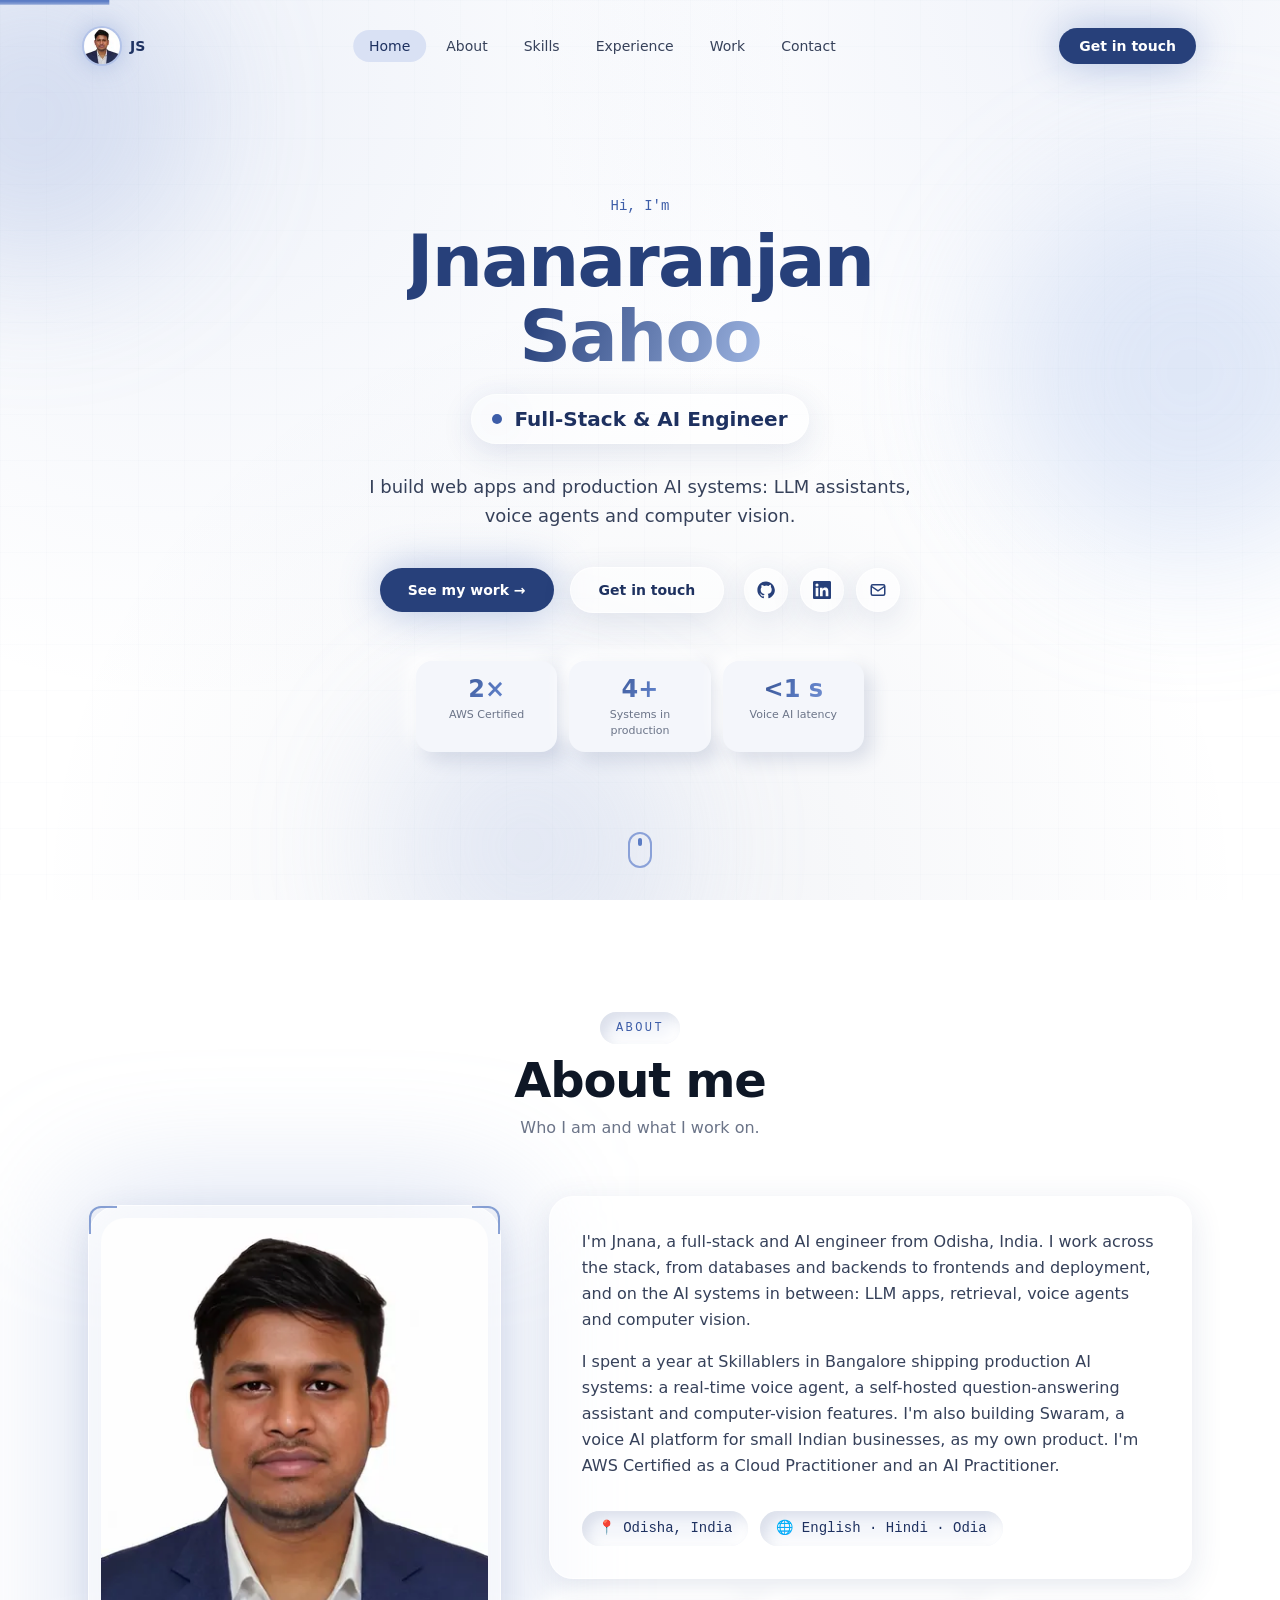
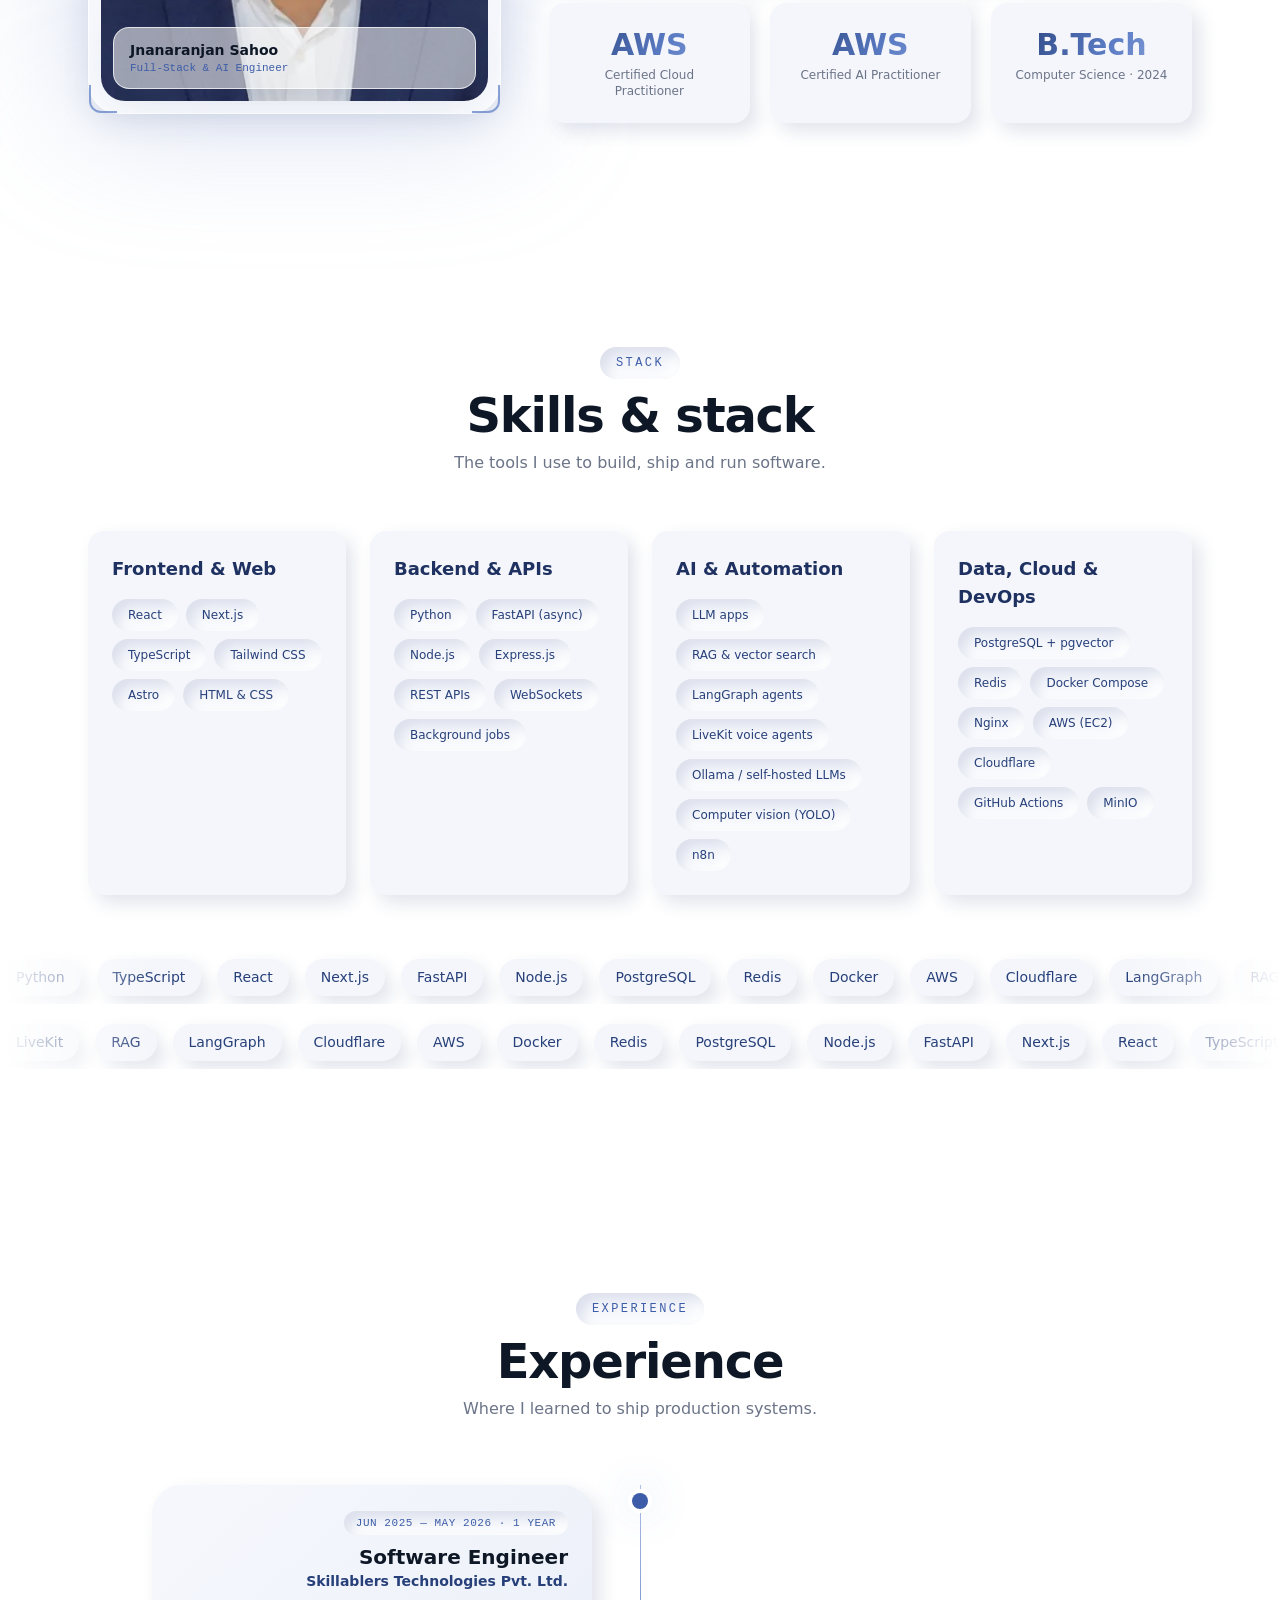
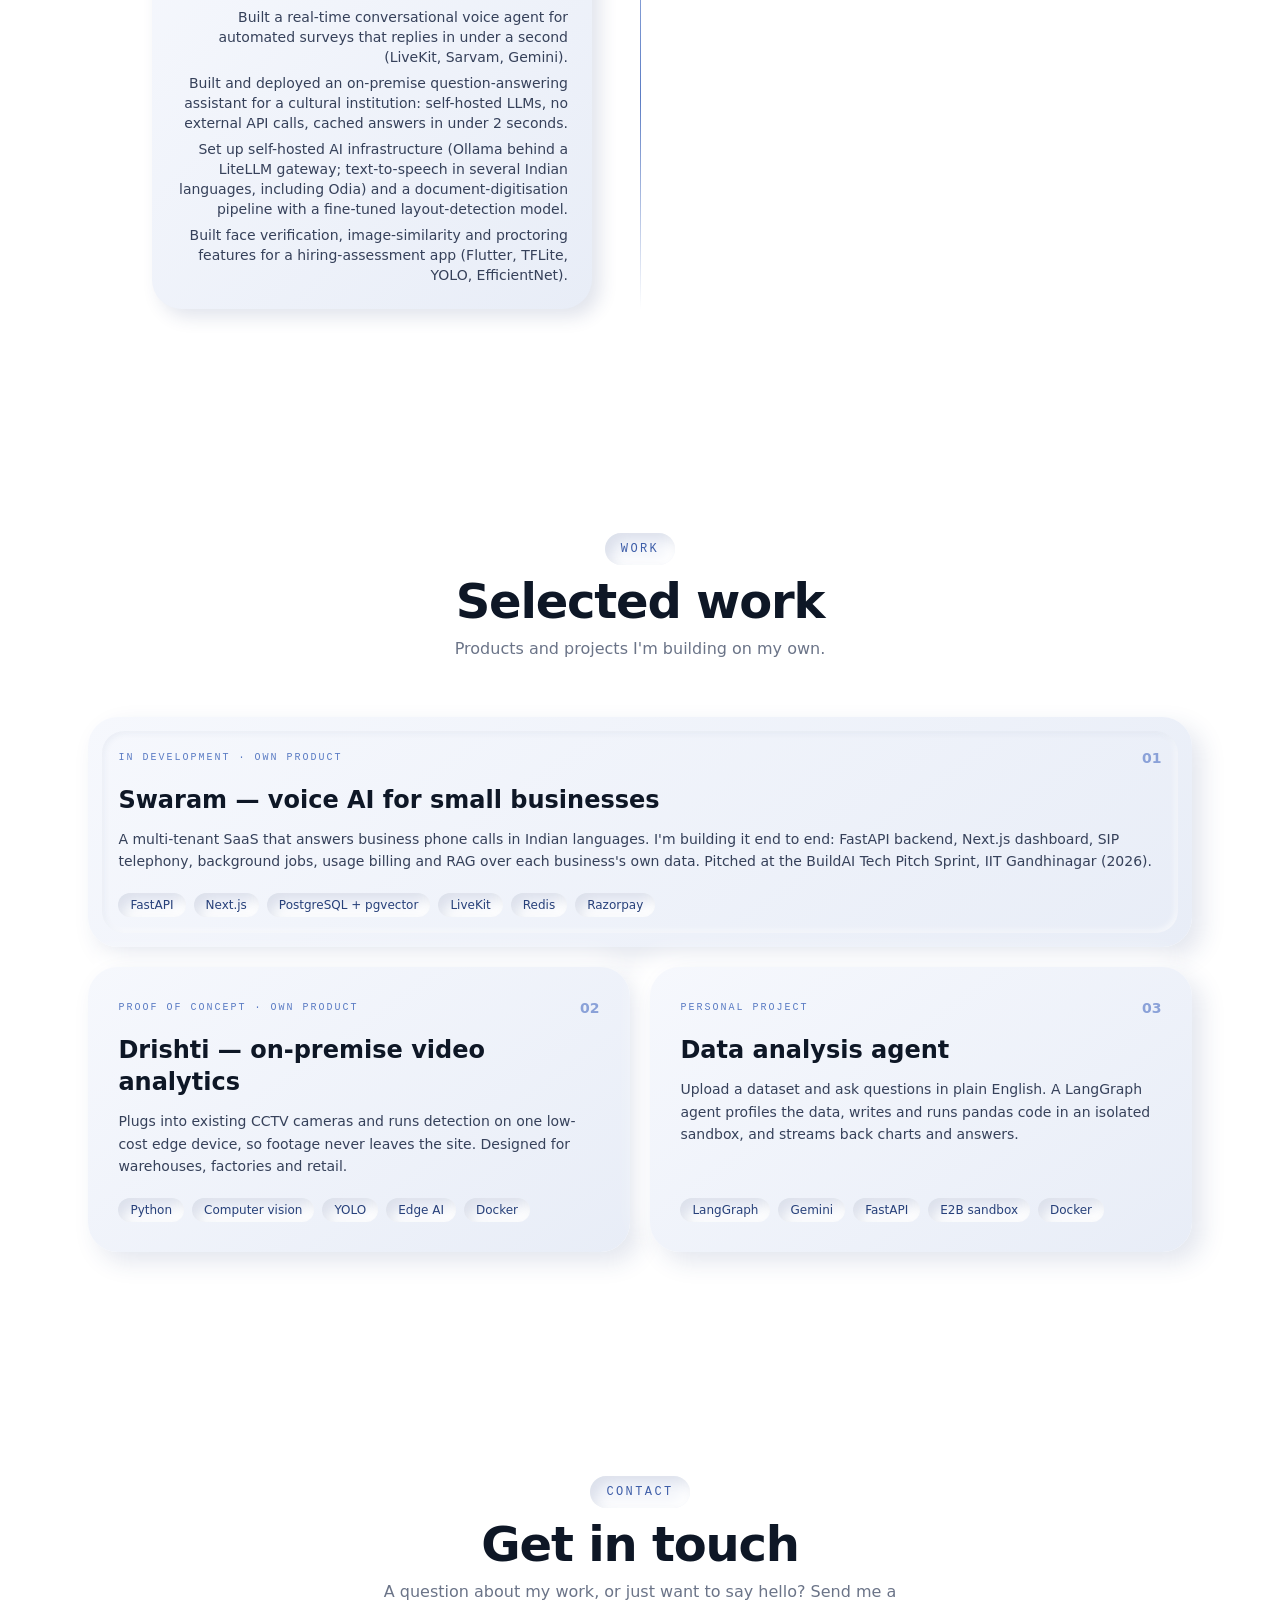
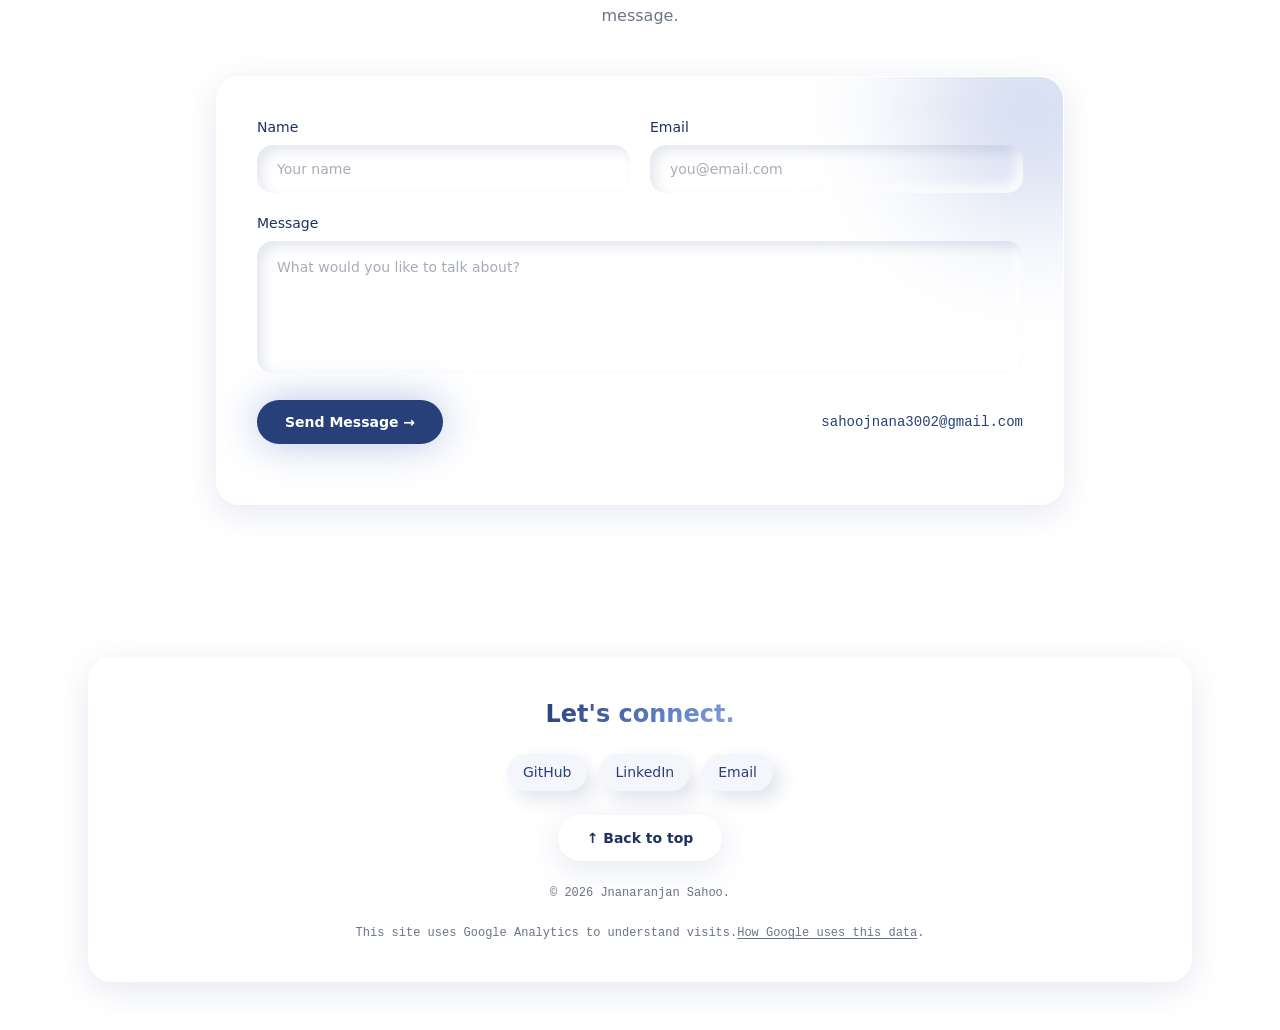
==== commit 71a81a51: "Deploy portfolio" ====
--- a/index.html
+++ b/index.html
@@ -34,4 +34,4 @@
       gtag('event', name, params);
     }, true);
   })();</script><link rel="stylesheet" href="/_astro/Layout.DKZwdj8S.css"><style>.card-grid{grid-template-columns:1fr;gap:1.25rem;width:100%;display:grid}@media (width>=640px){.card-grid{grid-template-columns:repeat(2,1fr);grid-auto-rows:auto}.magic-bento-card:first-child,.magic-bento-card:nth-child(4){grid-column:span 2}}.magic-bento-card{--glow-x:50%;--glow-y:50%;--glow-intensity:0;--glow-radius:220px;--glow-color:91, 124, 196;flex-direction:column;justify-content:space-between;min-height:220px;padding:1.9rem;transition:transform .4s cubic-bezier(.22,1,.36,1),box-shadow .4s cubic-bezier(.22,1,.36,1);display:flex;position:relative;overflow:hidden}.card-grid .magic-bento-card{background:linear-gradient(145deg,#f6f8fd,#e8edf7);border-radius:1.85rem;box-shadow:10px 10px 24px #27407a21,-10px -10px 24px #fffffff2}.card-grid .magic-bento-card:first-child:before{content:"";pointer-events:none;z-index:0;border-radius:1.4rem;position:absolute;inset:14px;box-shadow:inset 2px 2px 6px #27407a0f,inset -2px -2px 6px #ffffffb3}.card-grid .magic-bento-card:hover{transform:translateY(-5px);box-shadow:14px 18px 36px #27407a2e,-12px -12px 28px #fff}.card-grid .magic-bento-card:active{transform:translateY(-1px);box-shadow:inset 6px 6px 14px #27407a1f,inset -6px -6px 14px #ffffffe6}@media (prefers-reduced-motion:reduce){.card-grid .magic-bento-card:hover{transform:none}}.magic-bento-card--border-glow:after{content:"";background:radial-gradient(var(--glow-radius) circle at var(--glow-x) var(--glow-y), rgba(var(--glow-color), calc(var(--glow-intensity) * .9)) 0%, rgba(var(--glow-color), calc(var(--glow-intensity) * .4)) 30%, transparent 60%);border-radius:inherit;-webkit-mask-composite:xor;pointer-events:none;z-index:3;padding:2px;transition:opacity .3s;position:absolute;inset:0;-webkit-mask-image:linear-gradient(#fff 0 0),linear-gradient(#fff 0 0);mask-image:linear-gradient(#fff 0 0),linear-gradient(#fff 0 0);-webkit-mask-position:0 0,0 0;mask-position:0 0,0 0;-webkit-mask-size:auto,auto;mask-size:auto,auto;-webkit-mask-repeat:repeat,repeat;mask-repeat:repeat,repeat;-webkit-mask-clip:content-box,border-box;mask-clip:content-box,border-box;-webkit-mask-origin:content-box,border-box;mask-origin:content-box,border-box;mask-composite:exclude;mask-mode:match-source,match-source}.particle-container{position:relative;overflow:hidden}.global-spotlight{mix-blend-mode:multiply;will-change:transform, opacity;pointer-events:none;z-index:200!important}.bento-section{user-select:none;position:relative}
-</style></head><body><style>astro-island,astro-slot,astro-static-slot{display:contents}</style><script>(()=>{var l=(n,t)=>{let i=async()=>{await(await n())()},e=typeof t.value=="object"?t.value:void 0,s={timeout:e==null?void 0:e.timeout};"requestIdleCallback"in window?window.requestIdleCallback(i,s):setTimeout(i,s.timeout||200)};(self.Astro||(self.Astro={})).idle=l;window.dispatchEvent(new Event("astro:idle"));})();</script><script>(()=>{var g=Object.defineProperty;var w=(a,s,c)=>s in a?g(a,s,{enumerable:!0,configurable:!0,writable:!0,value:c}):a[s]=c;var l=(a,s,c)=>w(a,typeof s!="symbol"?s+"":s,c);var E=new Set(["__proto__","constructor","prototype"]);{let a={0:t=>y(t),1:t=>c(t),2:t=>new RegExp(t),3:t=>new Date(t),4:t=>new Map(c(t)),5:t=>new Set(c(t)),6:t=>BigInt(t),7:t=>new URL(t),8:t=>new Uint8Array(t),9:t=>new Uint16Array(t),10:t=>new Uint32Array(t),11:t=>Number.POSITIVE_INFINITY*t},s=t=>{let[p,e]=t;return p in a?a[p](e):void 0},c=t=>t.map(s),y=t=>typeof t!="object"||t===null?t:Object.fromEntries(Object.entries(t).map(([p,e])=>[p,s(e)]));class f extends HTMLElement{constructor(){super(...arguments);l(this,"Component");l(this,"hydrator");l(this,"hydrate",async()=>{var b;if(!this.hydrator||!this.isConnected)return;let e=(b=this.parentElement)==null?void 0:b.closest("astro-island[ssr]");if(e){e.addEventListener("astro:hydrate",this.hydrate,{once:!0});return}let r=this.querySelectorAll("astro-slot"),n={},d=this.querySelectorAll("template[data-astro-template]");for(let o of d){let i=o.closest(this.tagName);i!=null&&i.isSameNode(this)&&(n[o.getAttribute("data-astro-template")||"default"]=o.innerHTML,o.remove())}for(let o of r){let i=o.closest(this.tagName);i!=null&&i.isSameNode(this)&&(n[o.getAttribute("name")||"default"]=o.innerHTML)}let u;try{u=this.hasAttribute("props")?y(JSON.parse(this.getAttribute("props"))):{}}catch(o){let i=this.getAttribute("component-url")||"<unknown>",v=this.getAttribute("component-export");throw v&&(i+=` (export ${v})`),console.error(`[hydrate] Error parsing props for component ${i}`,this.getAttribute("props"),o),o}let h;await this.hydrator(this)(this.Component,u,n,{client:this.getAttribute("client")}),this.removeAttribute("ssr"),this.dispatchEvent(new CustomEvent("astro:hydrate"))});l(this,"unmount",()=>{this.isConnected||this.dispatchEvent(new CustomEvent("astro:unmount"))})}disconnectedCallback(){document.removeEventListener("astro:after-swap",this.unmount),document.addEventListener("astro:after-swap",this.unmount,{once:!0})}connectedCallback(){if(!this.hasAttribute("await-children")||document.readyState==="interactive"||document.readyState==="complete")this.childrenConnectedCallback();else{let e=()=>{document.removeEventListener("DOMContentLoaded",e),r.disconnect(),this.childrenConnectedCallback()},r=new MutationObserver(()=>{var n;((n=this.lastChild)==null?void 0:n.nodeType)===Node.COMMENT_NODE&&this.lastChild.nodeValue==="astro:end"&&(this.lastChild.remove(),e())});r.observe(this,{childList:!0}),document.addEventListener("DOMContentLoaded",e)}}async childrenConnectedCallback(){let e=this.getAttribute("before-hydration-url");e&&await import(e),this.start()}getRetryImportUrl(e){let r=new URL(e,document.baseURI);return r.searchParams.set("astro-retry",Date.now().toString()),r.toString()}async importWithRetry(e){try{return await import(e)}catch(r){return await new Promise(n=>setTimeout(n,1e3)),import(this.getRetryImportUrl(e))}}handleHydrationError(e){let r=this.getAttribute("component-url"),n=new CustomEvent("astro:hydration-error",{cancelable:!0,bubbles:!0,composed:!0,detail:{error:e,componentUrl:r}});this.dispatchEvent(n)&&console.error(`[astro-island] Error hydrating ${r}`,e)}async start(){let e=JSON.parse(this.getAttribute("opts")),r=this.getAttribute("client");if(Astro[r]===void 0){window.addEventListener(`astro:${r}`,()=>this.start(),{once:!0});return}try{await Astro[r](async()=>{let n=this.getAttribute("renderer-url");try{let[d,{default:u}]=await Promise.all([this.importWithRetry(this.getAttribute("component-url")),n?this.importWithRetry(n):Promise.resolve({default:()=>()=>{}})]),h=this.getAttribute("component-export")||"default";if(h.includes(".")){this.Component=d;for(let m of h.split(".")){if(E.has(m)||!this.Component||typeof this.Component!="object"&&typeof this.Component!="function"||!Object.hasOwn(this.Component,m))throw new Error(`Invalid component export path: ${h}`);this.Component=this.Component[m]}}else{if(E.has(h))throw new Error(`Invalid component export path: ${h}`);this.Component=d[h]}return this.hydrator=u,this.hydrate}catch(d){return this.handleHydrationError(d),()=>{}}},e,this)}catch(n){this.handleHydrationError(n)}}attributeChangedCallback(){this.hydrate()}}l(f,"observedAttributes",["props"]),customElements.get("astro-island")||customElements.define("astro-island",f)}})();</script><astro-island uid="1ba8Qv" prefix="r4" component-url="/_astro/SmoothScroll.Ch_eKSLu.js" component-export="SmoothScroll" renderer-url="/_astro/client.RMePetAg.js" props="{}" ssr client="idle" opts="{&quot;name&quot;:&quot;SmoothScroll&quot;,&quot;value&quot;:true}"></astro-island><script>(()=>{var e=async t=>{await(await t())()};(self.Astro||(self.Astro={})).load=e;window.dispatchEvent(new Event("astro:load"));})();</script><astro-island uid="Z1NDlzI" prefix="r9" component-url="/_astro/NavbarInteractive.Bc1ZEAuE.js" component-export="NavbarInteractive" renderer-url="/_astro/client.RMePetAg.js" props="{&quot;avatarSrc&quot;:[0,&quot;/_astro/profile.CRkiN90N_22NJSh.webp&quot;]}" ssr client="load" opts="{&quot;name&quot;:&quot;NavbarInteractive&quot;,&quot;value&quot;:true}" await-children><header class="fixed inset-x-0 top-0 z-50 px-4 pt-4" style="transform:translateY(-80px)"><nav class="mx-auto flex max-w-6xl items-center justify-between rounded-full px-5 py-3 transition-all duration-300 bg-transparent" aria-label="Main navigation"><a href="#home" class="group flex items-center gap-2.5" aria-label="Jnanaranjan Sahoo — home"><span class="relative inline-block"><span class="absolute inset-0 rounded-full bg-navy-400/40 blur-md transition-opacity duration-300 group-hover:opacity-100"></span><img src="/_astro/profile.CRkiN90N_22NJSh.webp" alt="Jnanaranjan Sahoo" width="36" height="36" class="relative h-9 w-9 rounded-full object-cover ring-2 ring-navy-200 transition-transform duration-300 group-hover:scale-105"/></span><span class="hidden font-display text-sm font-bold text-navy-700 sm:inline">JS</span></a><ul class="hidden items-center gap-1 md:flex" role="list"><li><a href="#home" aria-current="page" class="relative rounded-full px-4 py-2 text-sm font-medium transition-colors text-navy-700"><span class="absolute inset-0 -z-10 rounded-full bg-navy-100"></span>Home</a></li><li><a href="#about" class="relative rounded-full px-4 py-2 text-sm font-medium transition-colors text-ink-soft hover:bg-navy-50 hover:text-navy-700">About</a></li><li><a href="#skills" class="relative rounded-full px-4 py-2 text-sm font-medium transition-colors text-ink-soft hover:bg-navy-50 hover:text-navy-700">Skills</a></li><li><a href="#experience" class="relative rounded-full px-4 py-2 text-sm font-medium transition-colors text-ink-soft hover:bg-navy-50 hover:text-navy-700">Experience</a></li><li><a href="#projects" class="relative rounded-full px-4 py-2 text-sm font-medium transition-colors text-ink-soft hover:bg-navy-50 hover:text-navy-700">Work</a></li><li><a href="#contact" class="relative rounded-full px-4 py-2 text-sm font-medium transition-colors text-ink-soft hover:bg-navy-50 hover:text-navy-700">Contact</a></li></ul><a href="#contact" data-ga-event="cta_click" data-ga-label="nav_lets_talk" class="hidden rounded-full bg-navy-600 px-5 py-2 text-sm font-semibold text-white shadow-glow transition-colors hover:bg-navy-700 md:inline-block">Get in touch</a><button class="grid h-9 w-9 place-items-center rounded-full glass md:hidden" aria-label="Open menu" aria-expanded="false" aria-controls="mobile-menu"><div class="space-y-1.5" aria-hidden="true"><span class="block h-0.5 w-5 bg-navy-700"></span><span class="block h-0.5 w-5 bg-navy-700"></span></div></button></nav></header><div class="fixed inset-x-0 top-0 z-[60] h-1 origin-left bg-gradient-to-r from-navy-400 to-sky" aria-hidden="true" style="transform:scaleX(0)"></div><!--astro:end--></astro-island><!-- Fallback static nav shell for search crawlers / non-JS users --><noscript><div class="fixed inset-x-0 top-0 z-50 bg-white/90 px-6 py-4 backdrop-blur shadow-sm"><div class="mx-auto flex max-w-6xl items-center justify-between"><a href="#home" class="font-display font-bold text-navy-700">Jnanaranjan Sahoo</a><ul class="flex items-center gap-4 text-sm font-medium"><li><a href="#home" class="text-ink-soft hover:text-navy-700">Home</a></li><li><a href="#about" class="text-ink-soft hover:text-navy-700">About</a></li><li><a href="#skills" class="text-ink-soft hover:text-navy-700">Skills</a></li><li><a href="#experience" class="text-ink-soft hover:text-navy-700">Experience</a></li><li><a href="#projects" class="text-ink-soft hover:text-navy-700">Work</a></li><li><a href="#contact" class="text-ink-soft hover:text-navy-700">Contact</a></li></ul></div></div></noscript><main id="main-content"><section id="home" class="relative flex min-h-screen items-center overflow-hidden pt-24 pb-12 sm:pt-28 sm:pb-16"><div class="pointer-events-none absolute inset-0 -z-10" aria-hidden="true"><div class="glow-orb left-[-10%] top-[-5%] h-80 w-80 animate-float bg-navy-300/50"></div><div class="glow-orb right-[-8%] top-[20%] h-96 w-96 animate-float bg-sky-light/60" style="animation-delay: 2s"></div><div class="glow-orb bottom-[-10%] left-[30%] h-72 w-72 animate-float bg-navy-200/50" style="animation-delay: 4s"></div><div class="absolute inset-0 bg-grid-light bg-[size:46px_46px] opacity-30"></div></div><div class="mx-auto flex w-full max-w-3xl flex-col items-center px-6 text-center"><p class="font-mono text-sm text-navy-500">Hi, I&#39;m</p><h1 class="mt-2 font-display text-[2.6rem] font-bold leading-[1.04] tracking-tight sm:text-6xl lg:text-7xl"><span class="shiny-text">Jnanaranjan Sahoo</span></h1><p class="mt-5 inline-flex items-center gap-3 rounded-full glass px-5 py-2.5 font-display text-lg font-semibold text-navy-700 sm:text-xl"><span class="h-2.5 w-2.5 rounded-full bg-navy-500 shadow-glow" aria-hidden="true"></span>Full-Stack &amp; AI Engineer</p><p class="mt-7 max-w-xl text-base leading-relaxed text-ink-soft sm:text-lg">I build web apps and production AI systems: LLM assistants, voice agents and computer vision.</p><div class="mt-9 flex flex-wrap items-center justify-center gap-4"><a href="#projects" data-ga-event="cta_click" data-ga-label="view_work" class="relative inline-flex items-center justify-center gap-2 rounded-full px-7 py-3 text-sm font-semibold transition-colors duration-300 bg-navy-600 text-white shadow-glow hover:bg-navy-700">See my work →</a><a href="#contact" data-ga-event="cta_click" data-ga-label="get_in_touch" class="relative inline-flex items-center justify-center gap-2 rounded-full px-7 py-3 text-sm font-semibold transition-colors duration-300 glass text-navy-700 hover:text-navy-900">Get in touch</a><div class="flex items-center gap-3 ml-1" aria-label="Social links"><a href="https://github.com/jnana-ai-eng" aria-label="GitHub profile" class="grid h-11 w-11 place-items-center rounded-full glass text-navy-600 transition-all duration-300 hover:-translate-y-1 hover:text-navy-800 hover:shadow-glow" target="_blank" rel="noopener noreferrer"><svg width="18" height="18" viewBox="0 0 24 24" fill="currentColor" aria-hidden="true"><path d="M12 .5C5.7.5.5 5.7.5 12c0 5.1 3.3 9.4 7.9 10.9.6.1.8-.2.8-.5v-2c-3.2.7-3.9-1.4-3.9-1.4-.5-1.3-1.3-1.7-1.3-1.7-1.1-.7.1-.7.1-.7 1.2.1 1.8 1.2 1.8 1.2 1 1.8 2.8 1.3 3.5 1 .1-.8.4-1.3.8-1.6-2.6-.3-5.3-1.3-5.3-5.7 0-1.3.5-2.3 1.2-3.1-.1-.3-.5-1.5.1-3.1 0 0 1-.3 3.3 1.2a11.5 11.5 0 0 1 6 0C17.3 4.7 18.3 5 18.3 5c.6 1.6.2 2.8.1 3.1.8.8 1.2 1.8 1.2 3.1 0 4.4-2.7 5.4-5.3 5.7.4.4.8 1.1.8 2.2v3.3c0 .3.2.6.8.5 4.6-1.5 7.9-5.8 7.9-10.9C23.5 5.7 18.3.5 12 .5z"></path></svg></a><a href="https://www.linkedin.com/in/jnanaranjan-sahoo" aria-label="LinkedIn profile" class="grid h-11 w-11 place-items-center rounded-full glass text-navy-600 transition-all duration-300 hover:-translate-y-1 hover:text-navy-800 hover:shadow-glow" target="_blank" rel="noopener noreferrer"><svg width="18" height="18" viewBox="0 0 24 24" fill="currentColor" aria-hidden="true"><path d="M20.45 20.45h-3.56v-5.57c0-1.33-.02-3.04-1.85-3.04-1.85 0-2.13 1.45-2.13 2.94v5.67H9.35V9h3.42v1.56h.05c.48-.9 1.64-1.85 3.37-1.85 3.6 0 4.27 2.37 4.27 5.46v6.28zM5.34 7.43a2.07 2.07 0 1 1 0-4.14 2.07 2.07 0 0 1 0 4.14zM7.12 20.45H3.56V9h3.56v11.45zM22.22 0H1.77C.79 0 0 .77 0 1.73v20.54C0 23.23.79 24 1.77 24h20.45c.98 0 1.78-.77 1.78-1.73V1.73C24 .77 23.2 0 22.22 0z"></path></svg></a><a href="mailto:sahoojnana3002@gmail.com" aria-label="Send email" class="grid h-11 w-11 place-items-center rounded-full glass text-navy-600 transition-all duration-300 hover:-translate-y-1 hover:text-navy-800 hover:shadow-glow"><svg width="18" height="18" viewBox="0 0 24 24" fill="none" stroke="currentColor" stroke-width="2" aria-hidden="true"><rect x="3" y="5" width="18" height="14" rx="2"></rect><path d="m3 7 9 6 9-6"></path></svg></a></div></div><div class="mt-12 grid w-full max-w-md grid-cols-3 gap-3"><div class="neu rounded-2xl px-4 py-3 text-center"><div class="font-display text-2xl font-bold gradient-text">2×</div><div class="mt-0.5 text-[11px] font-medium text-ink-muted">AWS Certified</div></div><div class="neu rounded-2xl px-4 py-3 text-center"><div class="font-display text-2xl font-bold gradient-text">4+</div><div class="mt-0.5 text-[11px] font-medium text-ink-muted">Systems in production</div></div><div class="neu rounded-2xl px-4 py-3 text-center"><div class="font-display text-2xl font-bold gradient-text">&lt;1 s</div><div class="mt-0.5 text-[11px] font-medium text-ink-muted">Voice AI latency</div></div></div></div><!-- Hidden on phones, where the taller single column would push the stats under it --><a href="#about" class="absolute bottom-8 left-1/2 hidden -translate-x-1/2 sm:block" aria-label="Scroll to About section"><span class="flex h-9 w-6 items-start justify-center rounded-full border-2 border-navy-300 p-1" aria-hidden="true"><span class="h-2 w-1 animate-bounce rounded-full bg-navy-400"></span></span></a></section><section id="about" class="relative mx-auto max-w-6xl px-6 py-20 sm:py-28"><div class="flex flex-col items-center gap-3 text-center"><span class="chip neu-inset font-mono text-xs uppercase tracking-[0.2em] text-navy-500">01 / About</span><h2 class="font-display text-3xl font-bold tracking-tight text-ink sm:text-4xl lg:text-5xl">About me</h2><p class="max-w-xl text-base text-ink-muted">Who I am and what I work on.</p></div><div class="mt-14 grid items-center gap-10 lg:grid-cols-5 lg:gap-12"><!-- Portrait --><div class="relative lg:col-span-2"><div class="absolute -inset-4 -z-10 rounded-[2.5rem] bg-navy-300/30 blur-3xl"></div><!-- HudFrame shell --><div class="relative rounded-[2rem] glass p-3"><!-- Corner brackets --><span class="pointer-events-none absolute left-0 top-0 h-7 w-7 rounded-tl-xl border-l-2 border-t-2 border-navy-400/70"></span><span class="pointer-events-none absolute right-0 top-0 h-7 w-7 rounded-tr-xl border-r-2 border-t-2 border-navy-400/70"></span><span class="pointer-events-none absolute bottom-0 left-0 h-7 w-7 rounded-bl-xl border-b-2 border-l-2 border-navy-400/70"></span><span class="pointer-events-none absolute bottom-0 right-0 h-7 w-7 rounded-br-xl border-b-2 border-r-2 border-navy-400/70"></span><div class="overflow-hidden rounded-[1.5rem]"><img src="/_astro/profile.CRkiN90N_ZGYwnj.webp" srcset="/_astro/profile.CRkiN90N_ZGYwnj.webp 400w, /_astro/profile.CRkiN90N_Z1r7WS6.webp 640w, /_astro/profile.CRkiN90N_ZvoJcn.webp 750w, /_astro/profile.CRkiN90N_1XyMd1.webp 800w" alt="Portrait of Jnanaranjan Sahoo" loading="lazy" decoding="async" sizes="(min-width: 400px) 400px, 100vw" data-astro-image="constrained" data-astro-image-fit="cover" data-astro-image-pos="center" width="400" height="500" class="aspect-[4/5] w-full object-cover transition-transform duration-500 hover:scale-105"></div><div class="absolute bottom-6 left-6 right-6 z-10"><div class="glass rounded-2xl px-4 py-3"><p class="font-display text-sm font-bold text-ink">Jnanaranjan Sahoo</p><p class="font-mono text-[11px] text-navy-500">Full-Stack &amp; AI Engineer</p></div></div></div></div><!-- Bio + credentials --><div class="lg:col-span-3"><div class="glass rounded-3xl p-6 sm:p-8"><div class="space-y-4 text-base leading-relaxed text-ink-soft"><p>I&#39;m Jnana, a full-stack and AI engineer from Odisha, India. I work across the stack, from databases and backends to frontends and deployment, and on the AI systems in between: LLM apps, retrieval, voice agents and computer vision.</p><p>I spent a year at Skillablers in Bangalore shipping production AI systems: a real-time voice agent, a self-hosted question-answering assistant and computer-vision features. I&#39;m also building Swaram, a voice AI platform for small Indian businesses, as my own product. I&#39;m AWS Certified as a Cloud Practitioner and an AI Practitioner.</p></div><div class="mt-8 flex flex-wrap gap-3 font-mono text-xs text-navy-600"><span class="chip neu-inset">📍 Odisha, India</span><span class="chip neu-inset">🌐 English · Hindi · Odia</span></div></div><!-- Credentials — neumorphic, statically rendered (the hero shows about.stats) --><div class="mt-6 grid gap-5 sm:grid-cols-3"><div class="neu rounded-2xl px-5 py-6 text-center"><div class="font-display text-3xl font-bold gradient-text">AWS</div><div class="mt-1 text-xs font-medium text-ink-muted">Certified Cloud Practitioner</div></div><div class="neu rounded-2xl px-5 py-6 text-center"><div class="font-display text-3xl font-bold gradient-text">AWS</div><div class="mt-1 text-xs font-medium text-ink-muted">Certified AI Practitioner</div></div><div class="neu rounded-2xl px-5 py-6 text-center"><div class="font-display text-3xl font-bold gradient-text">B.Tech</div><div class="mt-1 text-xs font-medium text-ink-muted">Computer Science · 2024</div></div></div></div></div></section><section id="skills" class="relative py-20 sm:py-28"><div class="mx-auto max-w-6xl px-6"><div class="flex flex-col items-center gap-3 text-center"><span class="chip neu-inset font-mono text-xs uppercase tracking-[0.2em] text-navy-500">02 / Stack</span><h2 class="font-display text-3xl font-bold tracking-tight text-ink sm:text-4xl lg:text-5xl">Skills &amp; stack</h2><p class="max-w-xl text-base text-ink-muted">The tools I use to build, ship and run software.</p></div><!-- Neumorphic skill groups — all static HTML --><div class="mt-14 grid gap-6 sm:grid-cols-2 lg:grid-cols-4"><div class="neu rounded-2xl p-6"><h3 class="mb-4 font-display text-lg font-semibold text-navy-700">Frontend &amp; Web</h3><div class="flex flex-wrap gap-2"><span class="chip neu-inset text-xs text-navy-600">React</span><span class="chip neu-inset text-xs text-navy-600">Next.js</span><span class="chip neu-inset text-xs text-navy-600">TypeScript</span><span class="chip neu-inset text-xs text-navy-600">Tailwind CSS</span><span class="chip neu-inset text-xs text-navy-600">Astro</span><span class="chip neu-inset text-xs text-navy-600">HTML &amp; CSS</span></div></div><div class="neu rounded-2xl p-6"><h3 class="mb-4 font-display text-lg font-semibold text-navy-700">Backend &amp; APIs</h3><div class="flex flex-wrap gap-2"><span class="chip neu-inset text-xs text-navy-600">Python</span><span class="chip neu-inset text-xs text-navy-600">FastAPI (async)</span><span class="chip neu-inset text-xs text-navy-600">Node.js</span><span class="chip neu-inset text-xs text-navy-600">Express.js</span><span class="chip neu-inset text-xs text-navy-600">REST APIs</span><span class="chip neu-inset text-xs text-navy-600">WebSockets</span><span class="chip neu-inset text-xs text-navy-600">Background jobs</span></div></div><div class="neu rounded-2xl p-6"><h3 class="mb-4 font-display text-lg font-semibold text-navy-700">AI &amp; Automation</h3><div class="flex flex-wrap gap-2"><span class="chip neu-inset text-xs text-navy-600">LLM apps</span><span class="chip neu-inset text-xs text-navy-600">RAG &amp; vector search</span><span class="chip neu-inset text-xs text-navy-600">LangGraph agents</span><span class="chip neu-inset text-xs text-navy-600">LiveKit voice agents</span><span class="chip neu-inset text-xs text-navy-600">Ollama / self-hosted LLMs</span><span class="chip neu-inset text-xs text-navy-600">Computer vision (YOLO)</span><span class="chip neu-inset text-xs text-navy-600">n8n</span></div></div><div class="neu rounded-2xl p-6"><h3 class="mb-4 font-display text-lg font-semibold text-navy-700">Data, Cloud &amp; DevOps</h3><div class="flex flex-wrap gap-2"><span class="chip neu-inset text-xs text-navy-600">PostgreSQL + pgvector</span><span class="chip neu-inset text-xs text-navy-600">Redis</span><span class="chip neu-inset text-xs text-navy-600">Docker Compose</span><span class="chip neu-inset text-xs text-navy-600">Nginx</span><span class="chip neu-inset text-xs text-navy-600">AWS (EC2)</span><span class="chip neu-inset text-xs text-navy-600">Cloudflare</span><span class="chip neu-inset text-xs text-navy-600">GitHub Actions</span><span class="chip neu-inset text-xs text-navy-600">MinIO</span></div></div></div></div><!-- Full-width CSS marquees --><div class="mt-14 flex flex-col gap-3"><!-- Forward marquee --><div class="group relative flex overflow-hidden py-2" style="mask-image: linear-gradient(to right, transparent, black 12%, black 88%, transparent);" aria-hidden="true"><div class="flex shrink-0 items-center gap-4 pr-4" style="animation: marquee 28s linear infinite;"><span class="chip neu whitespace-nowrap text-navy-600">Python</span><span class="chip neu whitespace-nowrap text-navy-600">TypeScript</span><span class="chip neu whitespace-nowrap text-navy-600">React</span><span class="chip neu whitespace-nowrap text-navy-600">Next.js</span><span class="chip neu whitespace-nowrap text-navy-600">FastAPI</span><span class="chip neu whitespace-nowrap text-navy-600">Node.js</span><span class="chip neu whitespace-nowrap text-navy-600">PostgreSQL</span><span class="chip neu whitespace-nowrap text-navy-600">Redis</span><span class="chip neu whitespace-nowrap text-navy-600">Docker</span><span class="chip neu whitespace-nowrap text-navy-600">AWS</span><span class="chip neu whitespace-nowrap text-navy-600">Cloudflare</span><span class="chip neu whitespace-nowrap text-navy-600">LangGraph</span><span class="chip neu whitespace-nowrap text-navy-600">RAG</span><span class="chip neu whitespace-nowrap text-navy-600">LiveKit</span><span class="chip neu whitespace-nowrap text-navy-600">Python</span><span class="chip neu whitespace-nowrap text-navy-600">TypeScript</span><span class="chip neu whitespace-nowrap text-navy-600">React</span><span class="chip neu whitespace-nowrap text-navy-600">Next.js</span><span class="chip neu whitespace-nowrap text-navy-600">FastAPI</span><span class="chip neu whitespace-nowrap text-navy-600">Node.js</span><span class="chip neu whitespace-nowrap text-navy-600">PostgreSQL</span><span class="chip neu whitespace-nowrap text-navy-600">Redis</span><span class="chip neu whitespace-nowrap text-navy-600">Docker</span><span class="chip neu whitespace-nowrap text-navy-600">AWS</span><span class="chip neu whitespace-nowrap text-navy-600">Cloudflare</span><span class="chip neu whitespace-nowrap text-navy-600">LangGraph</span><span class="chip neu whitespace-nowrap text-navy-600">RAG</span><span class="chip neu whitespace-nowrap text-navy-600">LiveKit</span></div></div><!-- Reverse marquee --><div class="group relative flex overflow-hidden py-2" style="mask-image: linear-gradient(to right, transparent, black 12%, black 88%, transparent);" aria-hidden="true"><div class="flex shrink-0 items-center gap-4 pr-4" style="animation: marquee 28s linear infinite reverse;"><span class="chip neu whitespace-nowrap text-navy-600">LiveKit</span><span class="chip neu whitespace-nowrap text-navy-600">RAG</span><span class="chip neu whitespace-nowrap text-navy-600">LangGraph</span><span class="chip neu whitespace-nowrap text-navy-600">Cloudflare</span><span class="chip neu whitespace-nowrap text-navy-600">AWS</span><span class="chip neu whitespace-nowrap text-navy-600">Docker</span><span class="chip neu whitespace-nowrap text-navy-600">Redis</span><span class="chip neu whitespace-nowrap text-navy-600">PostgreSQL</span><span class="chip neu whitespace-nowrap text-navy-600">Node.js</span><span class="chip neu whitespace-nowrap text-navy-600">FastAPI</span><span class="chip neu whitespace-nowrap text-navy-600">Next.js</span><span class="chip neu whitespace-nowrap text-navy-600">React</span><span class="chip neu whitespace-nowrap text-navy-600">TypeScript</span><span class="chip neu whitespace-nowrap text-navy-600">Python</span><span class="chip neu whitespace-nowrap text-navy-600">LiveKit</span><span class="chip neu whitespace-nowrap text-navy-600">RAG</span><span class="chip neu whitespace-nowrap text-navy-600">LangGraph</span><span class="chip neu whitespace-nowrap text-navy-600">Cloudflare</span><span class="chip neu whitespace-nowrap text-navy-600">AWS</span><span class="chip neu whitespace-nowrap text-navy-600">Docker</span><span class="chip neu whitespace-nowrap text-navy-600">Redis</span><span class="chip neu whitespace-nowrap text-navy-600">PostgreSQL</span><span class="chip neu whitespace-nowrap text-navy-600">Node.js</span><span class="chip neu whitespace-nowrap text-navy-600">FastAPI</span><span class="chip neu whitespace-nowrap text-navy-600">Next.js</span><span class="chip neu whitespace-nowrap text-navy-600">React</span><span class="chip neu whitespace-nowrap text-navy-600">TypeScript</span><span class="chip neu whitespace-nowrap text-navy-600">Python</span></div></div></div></section><section id="experience" class="relative mx-auto max-w-5xl px-6 py-20 sm:py-28"><div class="flex flex-col items-center gap-3 text-center"><span class="chip neu-inset font-mono text-xs uppercase tracking-[0.2em] text-navy-500">03 / Experience</span><h2 class="font-display text-3xl font-bold tracking-tight text-ink sm:text-4xl lg:text-5xl">Experience</h2><p class="max-w-xl text-base text-ink-muted">Where I learned to ship production systems.</p></div><div class="relative mt-16"><!-- Vertical timeline line --><div class="absolute left-4 top-0 h-full w-px bg-gradient-to-b from-navy-200 via-navy-400 to-transparent sm:left-1/2" aria-hidden="true"></div><div class="space-y-12"><article class="relative flex flex-col sm:flex-row sm:items-center "><!-- Timeline node dot --><div class="absolute left-4 top-2 z-10 -translate-x-1/2 sm:left-1/2" aria-hidden="true"><span class="block h-4 w-4 rounded-full bg-navy-500 ring-4 ring-surface-base shadow-glow"></span></div><!-- Card --><div class="ml-12 sm:ml-0 sm:w-1/2 sm:pr-12 sm:text-right"><div class="neu rounded-[1.85rem] bg-gradient-to-br from-[#f6f8fd] to-[#e8edf7] p-6 transition-all duration-300 hover:-translate-y-1.5 hover:shadow-[12px_16px_32px_rgba(39,64,122,0.17),-10px_-10px_24px_rgba(255,255,255,1)]"><span class="inline-block rounded-full bg-surface-soft px-3 py-1 font-mono text-[11px] uppercase tracking-wider text-navy-500 shadow-neu-inset">Jun 2025 — May 2026 · 1 year</span><h3 class="mt-2 font-display text-xl font-bold text-ink">Software Engineer</h3><p class="text-sm font-semibold text-navy-600">Skillablers Technologies Pvt. Ltd.</p><ul class="mt-4 space-y-1.5 text-sm text-ink-soft sm:text-right"><li>Built a real-time conversational voice agent for automated surveys that replies in under a second (LiveKit, Sarvam, Gemini).</li><li>Built and deployed an on-premise question-answering assistant for a cultural institution: self-hosted LLMs, no external API calls, cached answers in under 2 seconds.</li><li>Set up self-hosted AI infrastructure (Ollama behind a LiteLLM gateway; text-to-speech in several Indian languages, including Odia) and a document-digitisation pipeline with a fine-tuned layout-detection model.</li><li>Built face verification, image-similarity and proctoring features for a hiring-assessment app (Flutter, TFLite, YOLO, EfficientNet).</li></ul></div></div><!-- Spacer --><div class="hidden sm:block sm:w-1/2" aria-hidden="true"></div></article></div></div></section><section id="projects" class="relative mx-auto max-w-6xl px-6 py-20 sm:py-28"><div class="flex flex-col items-center gap-3 text-center"><span class="chip neu-inset font-mono text-xs uppercase tracking-[0.2em] text-navy-500">04 / Work</span><h2 class="font-display text-3xl font-bold tracking-tight text-ink sm:text-4xl lg:text-5xl">Selected work</h2><p class="max-w-xl text-base text-ink-muted">Products and projects I&#39;m building on my own.</p></div><div class="mt-14"><script>(()=>{var a=(s,i,o)=>{let r=async()=>{await(await s())()},t=typeof i.value=="object"?i.value:void 0,c={rootMargin:t==null?void 0:t.rootMargin},n=new IntersectionObserver(e=>{for(let l of e)if(l.isIntersecting){n.disconnect(),r();break}},c);for(let e of o.children)n.observe(e)};(self.Astro||(self.Astro={})).visible=a;window.dispatchEvent(new Event("astro:visible"));})();</script><astro-island uid="ZeLHy8" prefix="r7" component-url="/_astro/MagicBento.DcPkR5o0.js" component-export="default" renderer-url="/_astro/client.RMePetAg.js" props="{&quot;textAutoHide&quot;:[0,false],&quot;enableStars&quot;:[0,true],&quot;enableSpotlight&quot;:[0,true],&quot;enableBorderGlow&quot;:[0,true],&quot;enableTilt&quot;:[0,false],&quot;enableMagnetism&quot;:[0,false],&quot;clickEffect&quot;:[0,true],&quot;spotlightRadius&quot;:[0,320],&quot;particleCount&quot;:[0,10],&quot;glowColor&quot;:[0,&quot;91, 124, 196&quot;]}" ssr client="visible" opts="{&quot;name&quot;:&quot;MagicBento&quot;,&quot;value&quot;:true}" await-children><div class="card-grid bento-section"><div class="magic-bento-card neu magic-bento-card--border-glow particle-container" style="--glow-color:91, 124, 196;position:relative;overflow:hidden"><div class="relative z-[2] flex items-center justify-between"><span data-project-status="In development · own product" class="font-mono text-[10px] uppercase tracking-[0.2em] text-navy-400">In development · own product</span><span class="font-display text-sm font-bold text-navy-300">0<!-- -->1</span></div><div class="relative z-[2] mt-4 flex flex-1 flex-col"><h3 class="font-display text-2xl font-bold text-ink">Swaram — voice AI for small businesses</h3><p class="mt-3 flex-1 text-sm leading-relaxed text-ink-soft">A multi-tenant SaaS that answers business phone calls in Indian languages. I&#x27;m building it end to end: FastAPI backend, Next.js dashboard, SIP telephony, background jobs, usage billing and RAG over each business&#x27;s own data. Pitched at the BuildAI Tech Pitch Sprint, IIT Gandhinagar (2026).</p><div class="mt-5 flex flex-wrap gap-2"><span class="rounded-full px-3 py-1 text-xs font-medium bg-surface-soft text-navy-600 shadow-neu-inset">FastAPI</span><span class="rounded-full px-3 py-1 text-xs font-medium bg-surface-soft text-navy-600 shadow-neu-inset">Next.js</span><span class="rounded-full px-3 py-1 text-xs font-medium bg-surface-soft text-navy-600 shadow-neu-inset">PostgreSQL + pgvector</span><span class="rounded-full px-3 py-1 text-xs font-medium bg-surface-soft text-navy-600 shadow-neu-inset">LiveKit</span><span class="rounded-full px-3 py-1 text-xs font-medium bg-surface-soft text-navy-600 shadow-neu-inset">Redis</span><span class="rounded-full px-3 py-1 text-xs font-medium bg-surface-soft text-navy-600 shadow-neu-inset">Razorpay</span></div></div></div><div class="magic-bento-card neu magic-bento-card--border-glow particle-container" style="--glow-color:91, 124, 196;position:relative;overflow:hidden"><div class="relative z-[2] flex items-center justify-between"><span data-project-status="Proof of concept · own product" class="font-mono text-[10px] uppercase tracking-[0.2em] text-navy-400">Proof of concept · own product</span><span class="font-display text-sm font-bold text-navy-300">0<!-- -->2</span></div><div class="relative z-[2] mt-4 flex flex-1 flex-col"><h3 class="font-display text-2xl font-bold text-ink">Drishti — on-premise video analytics</h3><p class="mt-3 flex-1 text-sm leading-relaxed text-ink-soft">Plugs into existing CCTV cameras and runs detection on one low-cost edge device, so footage never leaves the site. Designed for warehouses, factories and retail.</p><div class="mt-5 flex flex-wrap gap-2"><span class="rounded-full px-3 py-1 text-xs font-medium bg-surface-soft text-navy-600 shadow-neu-inset">Python</span><span class="rounded-full px-3 py-1 text-xs font-medium bg-surface-soft text-navy-600 shadow-neu-inset">Computer vision</span><span class="rounded-full px-3 py-1 text-xs font-medium bg-surface-soft text-navy-600 shadow-neu-inset">YOLO</span><span class="rounded-full px-3 py-1 text-xs font-medium bg-surface-soft text-navy-600 shadow-neu-inset">Edge AI</span><span class="rounded-full px-3 py-1 text-xs font-medium bg-surface-soft text-navy-600 shadow-neu-inset">Docker</span></div></div></div><div class="magic-bento-card neu magic-bento-card--border-glow particle-container" style="--glow-color:91, 124, 196;position:relative;overflow:hidden"><div class="relative z-[2] flex items-center justify-between"><span data-project-status="Personal project" class="font-mono text-[10px] uppercase tracking-[0.2em] text-navy-400">Personal project</span><span class="font-display text-sm font-bold text-navy-300">0<!-- -->3</span></div><div class="relative z-[2] mt-4 flex flex-1 flex-col"><h3 class="font-display text-2xl font-bold text-ink">Data analysis agent</h3><p class="mt-3 flex-1 text-sm leading-relaxed text-ink-soft">Upload a dataset and ask questions in plain English. A LangGraph agent profiles the data, writes and runs pandas code in an isolated sandbox, and streams back charts and answers.</p><div class="mt-5 flex flex-wrap gap-2"><span class="rounded-full px-3 py-1 text-xs font-medium bg-surface-soft text-navy-600 shadow-neu-inset">LangGraph</span><span class="rounded-full px-3 py-1 text-xs font-medium bg-surface-soft text-navy-600 shadow-neu-inset">Gemini</span><span class="rounded-full px-3 py-1 text-xs font-medium bg-surface-soft text-navy-600 shadow-neu-inset">FastAPI</span><span class="rounded-full px-3 py-1 text-xs font-medium bg-surface-soft text-navy-600 shadow-neu-inset">E2B sandbox</span><span class="rounded-full px-3 py-1 text-xs font-medium bg-surface-soft text-navy-600 shadow-neu-inset">Docker</span></div></div></div></div><!--astro:end--></astro-island></div></section><section id="contact" class="relative mx-auto max-w-4xl px-6 py-20 sm:py-28"><div class="flex flex-col items-center gap-3 text-center"><span class="chip neu-inset font-mono text-xs uppercase tracking-[0.2em] text-navy-500">05 / Contact</span><h2 class="font-display text-3xl font-bold tracking-tight text-ink sm:text-4xl lg:text-5xl">Get in touch</h2><p class="max-w-xl text-base text-ink-muted">A question about my work, or just want to say hello? Send me a message.</p></div><astro-island uid="Z2cmjbr" prefix="r8" component-url="/_astro/ContactForm.4S3I92S5.js" component-export="ContactForm" renderer-url="/_astro/client.RMePetAg.js" props="{}" ssr client="visible" opts="{&quot;name&quot;:&quot;ContactForm&quot;,&quot;value&quot;:true}" await-children><div class="glass relative mt-12 overflow-hidden rounded-3xl p-6 sm:p-10" style="opacity:0;transform:translateY(30px)"><div class="pointer-events-none absolute -right-20 -top-20 h-56 w-56 rounded-full bg-navy-300/40 blur-3xl"></div><form class="relative grid gap-5" action="mailto:sahoojnana3002@gmail.com" encType="text/plain" method="post"><div class="grid gap-5 sm:grid-cols-2"><div><label for="contact-name" class="mb-2 block text-sm font-medium text-navy-700">Name</label><input id="contact-name" type="text" required="" autoComplete="name" maxLength="100" placeholder="Your name" class="neu-inset w-full rounded-2xl bg-transparent px-5 py-3.5 text-base text-ink outline-none sm:text-sm placeholder:text-ink-muted/60 focus:ring-2 focus:ring-navy-300" name="from_name"/></div><div><label for="contact-email" class="mb-2 block text-sm font-medium text-navy-700">Email</label><input id="contact-email" type="email" required="" autoComplete="email" maxLength="254" placeholder="you@email.com" class="neu-inset w-full rounded-2xl bg-transparent px-5 py-3.5 text-base text-ink outline-none sm:text-sm placeholder:text-ink-muted/60 focus:ring-2 focus:ring-navy-300" name="from_email"/></div></div><div><label for="contact-message" class="mb-2 block text-sm font-medium text-navy-700">Message</label><textarea id="contact-message" name="message" required="" rows="5" maxLength="5000" placeholder="What would you like to talk about?" class="neu-inset w-full resize-none rounded-2xl bg-transparent px-5 py-4 text-base text-ink outline-none sm:text-sm placeholder:text-ink-muted/60 focus:ring-2 focus:ring-navy-300"></textarea></div><div aria-hidden="true" class="absolute -left-[9999px] h-px w-px overflow-hidden"><label for="contact-website">Website</label><input id="contact-website" type="text" tabindex="-1" autoComplete="off" name="website"/></div><div class="flex flex-wrap items-center justify-between gap-4"><button type="submit" style="transform:translate3d(0px, 0px, 0)" class="relative inline-flex items-center justify-center gap-2 rounded-full px-7 py-3 text-sm font-semibold transition-colors duration-300 will-change-transform bg-navy-600 text-white shadow-glow hover:bg-navy-700  disabled:cursor-wait disabled:opacity-70">Send Message →</button><a href="mailto:sahoojnana3002@gmail.com" class="font-mono text-sm text-navy-600 hover:text-navy-800">sahoojnana3002@gmail.com</a></div><p role="status" aria-live="polite" class="text-sm font-medium empty:-mt-5"></p></form></div><!--astro:end--></astro-island></section></main><footer class="relative mx-auto max-w-6xl px-6 pb-12 pt-10"><div class="glass flex flex-col items-center gap-6 rounded-3xl px-6 py-8 text-center sm:px-8 sm:py-10"><p class="font-display text-2xl font-bold gradient-text">Let's connect.</p><nav aria-label="Social links" class="flex flex-wrap items-center justify-center gap-3"><a href="https://github.com/jnana-ai-eng" class="chip neu text-navy-600 hover:text-navy-800 transition-colors" target="_blank" rel="noopener noreferrer">GitHub</a><a href="https://www.linkedin.com/in/jnanaranjan-sahoo" class="chip neu text-navy-600 hover:text-navy-800 transition-colors" target="_blank" rel="noopener noreferrer">LinkedIn</a><a href="mailto:sahoojnana3002@gmail.com" class="chip neu text-navy-600 hover:text-navy-800 transition-colors">Email</a></nav><a href="#home" class="relative inline-flex items-center justify-center gap-2 rounded-full px-7 py-3 text-sm font-semibold transition-colors duration-300 glass text-navy-700 hover:text-navy-900">↑ Back to top</a><p class="font-mono text-xs text-ink-muted">&copy; 2026 Jnanaranjan Sahoo.</p><p class="font-mono text-xs text-ink-muted">This site uses Google Analytics to understand visits.<a href="https://policies.google.com/technologies/partner-sites" class="underline underline-offset-2 hover:text-navy-700" target="_blank" rel="noopener noreferrer">How Google uses this data</a>.</p></div></footer></body></html>+</style></head><body><style>astro-island,astro-slot,astro-static-slot{display:contents}</style><script>(()=>{var l=(n,t)=>{let i=async()=>{await(await n())()},e=typeof t.value=="object"?t.value:void 0,s={timeout:e==null?void 0:e.timeout};"requestIdleCallback"in window?window.requestIdleCallback(i,s):setTimeout(i,s.timeout||200)};(self.Astro||(self.Astro={})).idle=l;window.dispatchEvent(new Event("astro:idle"));})();</script><script>(()=>{var g=Object.defineProperty;var w=(a,s,c)=>s in a?g(a,s,{enumerable:!0,configurable:!0,writable:!0,value:c}):a[s]=c;var l=(a,s,c)=>w(a,typeof s!="symbol"?s+"":s,c);var E=new Set(["__proto__","constructor","prototype"]);{let a={0:t=>y(t),1:t=>c(t),2:t=>new RegExp(t),3:t=>new Date(t),4:t=>new Map(c(t)),5:t=>new Set(c(t)),6:t=>BigInt(t),7:t=>new URL(t),8:t=>new Uint8Array(t),9:t=>new Uint16Array(t),10:t=>new Uint32Array(t),11:t=>Number.POSITIVE_INFINITY*t},s=t=>{let[p,e]=t;return p in a?a[p](e):void 0},c=t=>t.map(s),y=t=>typeof t!="object"||t===null?t:Object.fromEntries(Object.entries(t).map(([p,e])=>[p,s(e)]));class f extends HTMLElement{constructor(){super(...arguments);l(this,"Component");l(this,"hydrator");l(this,"hydrate",async()=>{var b;if(!this.hydrator||!this.isConnected)return;let e=(b=this.parentElement)==null?void 0:b.closest("astro-island[ssr]");if(e){e.addEventListener("astro:hydrate",this.hydrate,{once:!0});return}let r=this.querySelectorAll("astro-slot"),n={},d=this.querySelectorAll("template[data-astro-template]");for(let o of d){let i=o.closest(this.tagName);i!=null&&i.isSameNode(this)&&(n[o.getAttribute("data-astro-template")||"default"]=o.innerHTML,o.remove())}for(let o of r){let i=o.closest(this.tagName);i!=null&&i.isSameNode(this)&&(n[o.getAttribute("name")||"default"]=o.innerHTML)}let u;try{u=this.hasAttribute("props")?y(JSON.parse(this.getAttribute("props"))):{}}catch(o){let i=this.getAttribute("component-url")||"<unknown>",v=this.getAttribute("component-export");throw v&&(i+=` (export ${v})`),console.error(`[hydrate] Error parsing props for component ${i}`,this.getAttribute("props"),o),o}let h;await this.hydrator(this)(this.Component,u,n,{client:this.getAttribute("client")}),this.removeAttribute("ssr"),this.dispatchEvent(new CustomEvent("astro:hydrate"))});l(this,"unmount",()=>{this.isConnected||this.dispatchEvent(new CustomEvent("astro:unmount"))})}disconnectedCallback(){document.removeEventListener("astro:after-swap",this.unmount),document.addEventListener("astro:after-swap",this.unmount,{once:!0})}connectedCallback(){if(!this.hasAttribute("await-children")||document.readyState==="interactive"||document.readyState==="complete")this.childrenConnectedCallback();else{let e=()=>{document.removeEventListener("DOMContentLoaded",e),r.disconnect(),this.childrenConnectedCallback()},r=new MutationObserver(()=>{var n;((n=this.lastChild)==null?void 0:n.nodeType)===Node.COMMENT_NODE&&this.lastChild.nodeValue==="astro:end"&&(this.lastChild.remove(),e())});r.observe(this,{childList:!0}),document.addEventListener("DOMContentLoaded",e)}}async childrenConnectedCallback(){let e=this.getAttribute("before-hydration-url");e&&await import(e),this.start()}getRetryImportUrl(e){let r=new URL(e,document.baseURI);return r.searchParams.set("astro-retry",Date.now().toString()),r.toString()}async importWithRetry(e){try{return await import(e)}catch(r){return await new Promise(n=>setTimeout(n,1e3)),import(this.getRetryImportUrl(e))}}handleHydrationError(e){let r=this.getAttribute("component-url"),n=new CustomEvent("astro:hydration-error",{cancelable:!0,bubbles:!0,composed:!0,detail:{error:e,componentUrl:r}});this.dispatchEvent(n)&&console.error(`[astro-island] Error hydrating ${r}`,e)}async start(){let e=JSON.parse(this.getAttribute("opts")),r=this.getAttribute("client");if(Astro[r]===void 0){window.addEventListener(`astro:${r}`,()=>this.start(),{once:!0});return}try{await Astro[r](async()=>{let n=this.getAttribute("renderer-url");try{let[d,{default:u}]=await Promise.all([this.importWithRetry(this.getAttribute("component-url")),n?this.importWithRetry(n):Promise.resolve({default:()=>()=>{}})]),h=this.getAttribute("component-export")||"default";if(h.includes(".")){this.Component=d;for(let m of h.split(".")){if(E.has(m)||!this.Component||typeof this.Component!="object"&&typeof this.Component!="function"||!Object.hasOwn(this.Component,m))throw new Error(`Invalid component export path: ${h}`);this.Component=this.Component[m]}}else{if(E.has(h))throw new Error(`Invalid component export path: ${h}`);this.Component=d[h]}return this.hydrator=u,this.hydrate}catch(d){return this.handleHydrationError(d),()=>{}}},e,this)}catch(n){this.handleHydrationError(n)}}attributeChangedCallback(){this.hydrate()}}l(f,"observedAttributes",["props"]),customElements.get("astro-island")||customElements.define("astro-island",f)}})();</script><astro-island uid="1ba8Qv" prefix="r4" component-url="/_astro/SmoothScroll.Ch_eKSLu.js" component-export="SmoothScroll" renderer-url="/_astro/client.RMePetAg.js" props="{}" ssr client="idle" opts="{&quot;name&quot;:&quot;SmoothScroll&quot;,&quot;value&quot;:true}"></astro-island><script>(()=>{var e=async t=>{await(await t())()};(self.Astro||(self.Astro={})).load=e;window.dispatchEvent(new Event("astro:load"));})();</script><astro-island uid="Z1NDlzI" prefix="r9" component-url="/_astro/NavbarInteractive.Bc1ZEAuE.js" component-export="NavbarInteractive" renderer-url="/_astro/client.RMePetAg.js" props="{&quot;avatarSrc&quot;:[0,&quot;/_astro/profile.CRkiN90N_22NJSh.webp&quot;]}" ssr client="load" opts="{&quot;name&quot;:&quot;NavbarInteractive&quot;,&quot;value&quot;:true}" await-children><header class="fixed inset-x-0 top-0 z-50 px-4 pt-4" style="transform:translateY(-80px)"><nav class="mx-auto flex max-w-6xl items-center justify-between rounded-full px-5 py-3 transition-all duration-300 bg-transparent" aria-label="Main navigation"><a href="#home" class="group flex items-center gap-2.5" aria-label="Jnanaranjan Sahoo — home"><span class="relative inline-block"><span class="absolute inset-0 rounded-full bg-navy-400/40 blur-md transition-opacity duration-300 group-hover:opacity-100"></span><img src="/_astro/profile.CRkiN90N_22NJSh.webp" alt="Jnanaranjan Sahoo" width="36" height="36" class="relative h-9 w-9 rounded-full object-cover ring-2 ring-navy-200 transition-transform duration-300 group-hover:scale-105"/></span><span class="hidden font-display text-sm font-bold text-navy-700 sm:inline">JS</span></a><ul class="hidden items-center gap-1 md:flex" role="list"><li><a href="#home" aria-current="page" class="relative rounded-full px-4 py-2 text-sm font-medium transition-colors text-navy-700"><span class="absolute inset-0 -z-10 rounded-full bg-navy-100"></span>Home</a></li><li><a href="#about" class="relative rounded-full px-4 py-2 text-sm font-medium transition-colors text-ink-soft hover:bg-navy-50 hover:text-navy-700">About</a></li><li><a href="#skills" class="relative rounded-full px-4 py-2 text-sm font-medium transition-colors text-ink-soft hover:bg-navy-50 hover:text-navy-700">Skills</a></li><li><a href="#experience" class="relative rounded-full px-4 py-2 text-sm font-medium transition-colors text-ink-soft hover:bg-navy-50 hover:text-navy-700">Experience</a></li><li><a href="#projects" class="relative rounded-full px-4 py-2 text-sm font-medium transition-colors text-ink-soft hover:bg-navy-50 hover:text-navy-700">Work</a></li><li><a href="#contact" class="relative rounded-full px-4 py-2 text-sm font-medium transition-colors text-ink-soft hover:bg-navy-50 hover:text-navy-700">Contact</a></li></ul><a href="#contact" data-ga-event="cta_click" data-ga-label="nav_lets_talk" class="hidden rounded-full bg-navy-600 px-5 py-2 text-sm font-semibold text-white shadow-glow transition-colors hover:bg-navy-700 md:inline-block">Get in touch</a><button class="grid h-9 w-9 place-items-center rounded-full glass md:hidden" aria-label="Open menu" aria-expanded="false" aria-controls="mobile-menu"><div class="space-y-1.5" aria-hidden="true"><span class="block h-0.5 w-5 bg-navy-700"></span><span class="block h-0.5 w-5 bg-navy-700"></span></div></button></nav></header><div class="fixed inset-x-0 top-0 z-[60] h-1 origin-left bg-gradient-to-r from-navy-400 to-sky" aria-hidden="true" style="transform:scaleX(0)"></div><!--astro:end--></astro-island><!-- Fallback static nav shell for search crawlers / non-JS users --><noscript><div class="fixed inset-x-0 top-0 z-50 bg-white/90 px-6 py-4 backdrop-blur shadow-sm"><div class="mx-auto flex max-w-6xl items-center justify-between"><a href="#home" class="font-display font-bold text-navy-700">Jnanaranjan Sahoo</a><ul class="flex items-center gap-4 text-sm font-medium"><li><a href="#home" class="text-ink-soft hover:text-navy-700">Home</a></li><li><a href="#about" class="text-ink-soft hover:text-navy-700">About</a></li><li><a href="#skills" class="text-ink-soft hover:text-navy-700">Skills</a></li><li><a href="#experience" class="text-ink-soft hover:text-navy-700">Experience</a></li><li><a href="#projects" class="text-ink-soft hover:text-navy-700">Work</a></li><li><a href="#contact" class="text-ink-soft hover:text-navy-700">Contact</a></li></ul></div></div></noscript><main id="main-content"><section id="home" class="relative flex min-h-screen items-center overflow-hidden pt-24 pb-12 sm:pt-28 sm:pb-16"><div class="pointer-events-none absolute inset-0 -z-10" aria-hidden="true"><div class="glow-orb left-[-10%] top-[-5%] h-80 w-80 animate-float bg-navy-300/50"></div><div class="glow-orb right-[-8%] top-[20%] h-96 w-96 animate-float bg-sky-light/60" style="animation-delay: 2s"></div><div class="glow-orb bottom-[-10%] left-[30%] h-72 w-72 animate-float bg-navy-200/50" style="animation-delay: 4s"></div><div class="absolute inset-0 bg-grid-light bg-[size:46px_46px] opacity-30"></div></div><div class="mx-auto flex w-full max-w-3xl flex-col items-center px-6 text-center"><p class="font-mono text-sm text-navy-500">Hi, I&#39;m</p><h1 class="mt-2 font-display text-[2.6rem] font-bold leading-[1.04] tracking-tight sm:text-6xl lg:text-7xl"><span class="shiny-text">Jnanaranjan Sahoo</span></h1><p class="mt-5 inline-flex items-center gap-3 rounded-full glass px-5 py-2.5 font-display text-lg font-semibold text-navy-700 sm:text-xl"><span class="h-2.5 w-2.5 rounded-full bg-navy-500 shadow-glow" aria-hidden="true"></span>Full-Stack &amp; AI Engineer</p><p class="mt-7 max-w-xl text-base leading-relaxed text-ink-soft sm:text-lg">I build web apps and production AI systems: LLM assistants, voice agents and computer vision.</p><div class="mt-9 flex flex-wrap items-center justify-center gap-4"><a href="#projects" data-ga-event="cta_click" data-ga-label="view_work" class="relative inline-flex items-center justify-center gap-2 rounded-full px-7 py-3 text-sm font-semibold transition-colors duration-300 bg-navy-600 text-white shadow-glow hover:bg-navy-700">See my work →</a><a href="#contact" data-ga-event="cta_click" data-ga-label="get_in_touch" class="relative inline-flex items-center justify-center gap-2 rounded-full px-7 py-3 text-sm font-semibold transition-colors duration-300 glass text-navy-700 hover:text-navy-900">Get in touch</a><div class="flex items-center gap-3 ml-1" aria-label="Social links"><a href="https://github.com/jnana-ai-eng" aria-label="GitHub profile" class="grid h-11 w-11 place-items-center rounded-full glass text-navy-600 transition-all duration-300 hover:-translate-y-1 hover:text-navy-800 hover:shadow-glow" target="_blank" rel="noopener noreferrer"><svg width="18" height="18" viewBox="0 0 24 24" fill="currentColor" aria-hidden="true"><path d="M12 .5C5.7.5.5 5.7.5 12c0 5.1 3.3 9.4 7.9 10.9.6.1.8-.2.8-.5v-2c-3.2.7-3.9-1.4-3.9-1.4-.5-1.3-1.3-1.7-1.3-1.7-1.1-.7.1-.7.1-.7 1.2.1 1.8 1.2 1.8 1.2 1 1.8 2.8 1.3 3.5 1 .1-.8.4-1.3.8-1.6-2.6-.3-5.3-1.3-5.3-5.7 0-1.3.5-2.3 1.2-3.1-.1-.3-.5-1.5.1-3.1 0 0 1-.3 3.3 1.2a11.5 11.5 0 0 1 6 0C17.3 4.7 18.3 5 18.3 5c.6 1.6.2 2.8.1 3.1.8.8 1.2 1.8 1.2 3.1 0 4.4-2.7 5.4-5.3 5.7.4.4.8 1.1.8 2.2v3.3c0 .3.2.6.8.5 4.6-1.5 7.9-5.8 7.9-10.9C23.5 5.7 18.3.5 12 .5z"></path></svg></a><a href="https://www.linkedin.com/in/jnanaranjan-sahoo" aria-label="LinkedIn profile" class="grid h-11 w-11 place-items-center rounded-full glass text-navy-600 transition-all duration-300 hover:-translate-y-1 hover:text-navy-800 hover:shadow-glow" target="_blank" rel="noopener noreferrer"><svg width="18" height="18" viewBox="0 0 24 24" fill="currentColor" aria-hidden="true"><path d="M20.45 20.45h-3.56v-5.57c0-1.33-.02-3.04-1.85-3.04-1.85 0-2.13 1.45-2.13 2.94v5.67H9.35V9h3.42v1.56h.05c.48-.9 1.64-1.85 3.37-1.85 3.6 0 4.27 2.37 4.27 5.46v6.28zM5.34 7.43a2.07 2.07 0 1 1 0-4.14 2.07 2.07 0 0 1 0 4.14zM7.12 20.45H3.56V9h3.56v11.45zM22.22 0H1.77C.79 0 0 .77 0 1.73v20.54C0 23.23.79 24 1.77 24h20.45c.98 0 1.78-.77 1.78-1.73V1.73C24 .77 23.2 0 22.22 0z"></path></svg></a><a href="mailto:sahoojnana3002@gmail.com" aria-label="Send email" class="grid h-11 w-11 place-items-center rounded-full glass text-navy-600 transition-all duration-300 hover:-translate-y-1 hover:text-navy-800 hover:shadow-glow"><svg width="18" height="18" viewBox="0 0 24 24" fill="none" stroke="currentColor" stroke-width="2" aria-hidden="true"><rect x="3" y="5" width="18" height="14" rx="2"></rect><path d="m3 7 9 6 9-6"></path></svg></a></div></div><div class="mt-12 grid w-full max-w-md grid-cols-3 gap-3"><div class="neu rounded-2xl px-4 py-3 text-center"><div class="font-display text-2xl font-bold gradient-text">2×</div><div class="mt-0.5 text-[11px] font-medium text-ink-muted">AWS Certified</div></div><div class="neu rounded-2xl px-4 py-3 text-center"><div class="font-display text-2xl font-bold gradient-text">4+</div><div class="mt-0.5 text-[11px] font-medium text-ink-muted">Systems in production</div></div><div class="neu rounded-2xl px-4 py-3 text-center"><div class="font-display text-2xl font-bold gradient-text">&lt;1 s</div><div class="mt-0.5 text-[11px] font-medium text-ink-muted">Voice AI latency</div></div></div></div><!-- Hidden on phones, where the taller single column would push the stats under it --><a href="#about" class="absolute bottom-8 left-1/2 hidden -translate-x-1/2 sm:block" aria-label="Scroll to About section"><span class="flex h-9 w-6 items-start justify-center rounded-full border-2 border-navy-300 p-1" aria-hidden="true"><span class="h-2 w-1 animate-bounce rounded-full bg-navy-400"></span></span></a></section><section id="about" class="relative mx-auto max-w-6xl px-6 py-20 sm:py-28"><div class="flex flex-col items-center gap-3 text-center"><span class="chip neu-inset font-mono text-xs uppercase tracking-[0.2em] text-navy-500">About</span><h2 class="font-display text-3xl font-bold tracking-tight text-ink sm:text-4xl lg:text-5xl">About me</h2><p class="max-w-xl text-base text-ink-muted">Who I am and what I work on.</p></div><div class="mt-14 grid items-center gap-10 lg:grid-cols-5 lg:gap-12"><!-- Portrait --><div class="relative lg:col-span-2"><div class="absolute -inset-4 -z-10 rounded-[2.5rem] bg-navy-300/30 blur-3xl"></div><!-- HudFrame shell --><div class="relative rounded-[2rem] glass p-3"><!-- Corner brackets --><span class="pointer-events-none absolute left-0 top-0 h-7 w-7 rounded-tl-xl border-l-2 border-t-2 border-navy-400/70"></span><span class="pointer-events-none absolute right-0 top-0 h-7 w-7 rounded-tr-xl border-r-2 border-t-2 border-navy-400/70"></span><span class="pointer-events-none absolute bottom-0 left-0 h-7 w-7 rounded-bl-xl border-b-2 border-l-2 border-navy-400/70"></span><span class="pointer-events-none absolute bottom-0 right-0 h-7 w-7 rounded-br-xl border-b-2 border-r-2 border-navy-400/70"></span><div class="overflow-hidden rounded-[1.5rem]"><img src="/_astro/profile.CRkiN90N_ZGYwnj.webp" srcset="/_astro/profile.CRkiN90N_ZGYwnj.webp 400w, /_astro/profile.CRkiN90N_Z1r7WS6.webp 640w, /_astro/profile.CRkiN90N_ZvoJcn.webp 750w, /_astro/profile.CRkiN90N_1XyMd1.webp 800w" alt="Portrait of Jnanaranjan Sahoo" loading="lazy" decoding="async" sizes="(min-width: 400px) 400px, 100vw" data-astro-image="constrained" data-astro-image-fit="cover" data-astro-image-pos="center" width="400" height="500" class="aspect-[4/5] w-full object-cover transition-transform duration-500 hover:scale-105"></div><div class="absolute bottom-6 left-6 right-6 z-10"><div class="glass rounded-2xl px-4 py-3"><p class="font-display text-sm font-bold text-ink">Jnanaranjan Sahoo</p><p class="font-mono text-[11px] text-navy-500">Full-Stack &amp; AI Engineer</p></div></div></div></div><!-- Bio + credentials --><div class="lg:col-span-3"><div class="glass rounded-3xl p-6 sm:p-8"><div class="space-y-4 text-base leading-relaxed text-ink-soft"><p>I&#39;m Jnana, a full-stack and AI engineer from Odisha, India. I work across the stack, from databases and backends to frontends and deployment, and on the AI systems in between: LLM apps, retrieval, voice agents and computer vision.</p><p>I spent a year at Skillablers in Bangalore shipping production AI systems: a real-time voice agent, a self-hosted question-answering assistant and computer-vision features. I&#39;m also building Swaram, a voice AI platform for small Indian businesses, as my own product. I&#39;m AWS Certified as a Cloud Practitioner and an AI Practitioner.</p></div><div class="mt-8 flex flex-wrap gap-3 font-mono text-xs text-navy-600"><span class="chip neu-inset">📍 Odisha, India</span><span class="chip neu-inset">🌐 English · Hindi · Odia</span></div></div><!-- Credentials — neumorphic, statically rendered (the hero shows about.stats) --><div class="mt-6 grid gap-5 sm:grid-cols-3"><div class="neu rounded-2xl px-5 py-6 text-center"><div class="font-display text-3xl font-bold gradient-text">AWS</div><div class="mt-1 text-xs font-medium text-ink-muted">Certified Cloud Practitioner</div></div><div class="neu rounded-2xl px-5 py-6 text-center"><div class="font-display text-3xl font-bold gradient-text">AWS</div><div class="mt-1 text-xs font-medium text-ink-muted">Certified AI Practitioner</div></div><div class="neu rounded-2xl px-5 py-6 text-center"><div class="font-display text-3xl font-bold gradient-text">B.Tech</div><div class="mt-1 text-xs font-medium text-ink-muted">Computer Science · 2024</div></div></div></div></div></section><section id="skills" class="relative py-20 sm:py-28"><div class="mx-auto max-w-6xl px-6"><div class="flex flex-col items-center gap-3 text-center"><span class="chip neu-inset font-mono text-xs uppercase tracking-[0.2em] text-navy-500">Stack</span><h2 class="font-display text-3xl font-bold tracking-tight text-ink sm:text-4xl lg:text-5xl">Skills &amp; stack</h2><p class="max-w-xl text-base text-ink-muted">The tools I use to build, ship and run software.</p></div><!-- Neumorphic skill groups — all static HTML --><div class="mt-14 grid gap-6 sm:grid-cols-2 lg:grid-cols-4"><div class="neu rounded-2xl p-6"><h3 class="mb-4 font-display text-lg font-semibold text-navy-700">Frontend &amp; Web</h3><div class="flex flex-wrap gap-2"><span class="chip neu-inset text-xs text-navy-600">React</span><span class="chip neu-inset text-xs text-navy-600">Next.js</span><span class="chip neu-inset text-xs text-navy-600">TypeScript</span><span class="chip neu-inset text-xs text-navy-600">Tailwind CSS</span><span class="chip neu-inset text-xs text-navy-600">Astro</span><span class="chip neu-inset text-xs text-navy-600">HTML &amp; CSS</span></div></div><div class="neu rounded-2xl p-6"><h3 class="mb-4 font-display text-lg font-semibold text-navy-700">Backend &amp; APIs</h3><div class="flex flex-wrap gap-2"><span class="chip neu-inset text-xs text-navy-600">Python</span><span class="chip neu-inset text-xs text-navy-600">FastAPI (async)</span><span class="chip neu-inset text-xs text-navy-600">Node.js</span><span class="chip neu-inset text-xs text-navy-600">Express.js</span><span class="chip neu-inset text-xs text-navy-600">REST APIs</span><span class="chip neu-inset text-xs text-navy-600">WebSockets</span><span class="chip neu-inset text-xs text-navy-600">Background jobs</span></div></div><div class="neu rounded-2xl p-6"><h3 class="mb-4 font-display text-lg font-semibold text-navy-700">AI &amp; Automation</h3><div class="flex flex-wrap gap-2"><span class="chip neu-inset text-xs text-navy-600">LLM apps</span><span class="chip neu-inset text-xs text-navy-600">RAG &amp; vector search</span><span class="chip neu-inset text-xs text-navy-600">LangGraph agents</span><span class="chip neu-inset text-xs text-navy-600">LiveKit voice agents</span><span class="chip neu-inset text-xs text-navy-600">Ollama / self-hosted LLMs</span><span class="chip neu-inset text-xs text-navy-600">Computer vision (YOLO)</span><span class="chip neu-inset text-xs text-navy-600">n8n</span></div></div><div class="neu rounded-2xl p-6"><h3 class="mb-4 font-display text-lg font-semibold text-navy-700">Data, Cloud &amp; DevOps</h3><div class="flex flex-wrap gap-2"><span class="chip neu-inset text-xs text-navy-600">PostgreSQL + pgvector</span><span class="chip neu-inset text-xs text-navy-600">Redis</span><span class="chip neu-inset text-xs text-navy-600">Docker Compose</span><span class="chip neu-inset text-xs text-navy-600">Nginx</span><span class="chip neu-inset text-xs text-navy-600">AWS (EC2)</span><span class="chip neu-inset text-xs text-navy-600">Cloudflare</span><span class="chip neu-inset text-xs text-navy-600">GitHub Actions</span><span class="chip neu-inset text-xs text-navy-600">MinIO</span></div></div></div></div><!-- Full-width CSS marquees --><div class="mt-14 flex flex-col gap-3"><!-- Forward marquee --><div class="group relative flex overflow-hidden py-2" style="mask-image: linear-gradient(to right, transparent, black 12%, black 88%, transparent);" aria-hidden="true"><div class="flex shrink-0 items-center gap-4 pr-4" style="animation: marquee 28s linear infinite;"><span class="chip neu whitespace-nowrap text-navy-600">Python</span><span class="chip neu whitespace-nowrap text-navy-600">TypeScript</span><span class="chip neu whitespace-nowrap text-navy-600">React</span><span class="chip neu whitespace-nowrap text-navy-600">Next.js</span><span class="chip neu whitespace-nowrap text-navy-600">FastAPI</span><span class="chip neu whitespace-nowrap text-navy-600">Node.js</span><span class="chip neu whitespace-nowrap text-navy-600">PostgreSQL</span><span class="chip neu whitespace-nowrap text-navy-600">Redis</span><span class="chip neu whitespace-nowrap text-navy-600">Docker</span><span class="chip neu whitespace-nowrap text-navy-600">AWS</span><span class="chip neu whitespace-nowrap text-navy-600">Cloudflare</span><span class="chip neu whitespace-nowrap text-navy-600">LangGraph</span><span class="chip neu whitespace-nowrap text-navy-600">RAG</span><span class="chip neu whitespace-nowrap text-navy-600">LiveKit</span><span class="chip neu whitespace-nowrap text-navy-600">Python</span><span class="chip neu whitespace-nowrap text-navy-600">TypeScript</span><span class="chip neu whitespace-nowrap text-navy-600">React</span><span class="chip neu whitespace-nowrap text-navy-600">Next.js</span><span class="chip neu whitespace-nowrap text-navy-600">FastAPI</span><span class="chip neu whitespace-nowrap text-navy-600">Node.js</span><span class="chip neu whitespace-nowrap text-navy-600">PostgreSQL</span><span class="chip neu whitespace-nowrap text-navy-600">Redis</span><span class="chip neu whitespace-nowrap text-navy-600">Docker</span><span class="chip neu whitespace-nowrap text-navy-600">AWS</span><span class="chip neu whitespace-nowrap text-navy-600">Cloudflare</span><span class="chip neu whitespace-nowrap text-navy-600">LangGraph</span><span class="chip neu whitespace-nowrap text-navy-600">RAG</span><span class="chip neu whitespace-nowrap text-navy-600">LiveKit</span></div></div><!-- Reverse marquee --><div class="group relative flex overflow-hidden py-2" style="mask-image: linear-gradient(to right, transparent, black 12%, black 88%, transparent);" aria-hidden="true"><div class="flex shrink-0 items-center gap-4 pr-4" style="animation: marquee 28s linear infinite reverse;"><span class="chip neu whitespace-nowrap text-navy-600">LiveKit</span><span class="chip neu whitespace-nowrap text-navy-600">RAG</span><span class="chip neu whitespace-nowrap text-navy-600">LangGraph</span><span class="chip neu whitespace-nowrap text-navy-600">Cloudflare</span><span class="chip neu whitespace-nowrap text-navy-600">AWS</span><span class="chip neu whitespace-nowrap text-navy-600">Docker</span><span class="chip neu whitespace-nowrap text-navy-600">Redis</span><span class="chip neu whitespace-nowrap text-navy-600">PostgreSQL</span><span class="chip neu whitespace-nowrap text-navy-600">Node.js</span><span class="chip neu whitespace-nowrap text-navy-600">FastAPI</span><span class="chip neu whitespace-nowrap text-navy-600">Next.js</span><span class="chip neu whitespace-nowrap text-navy-600">React</span><span class="chip neu whitespace-nowrap text-navy-600">TypeScript</span><span class="chip neu whitespace-nowrap text-navy-600">Python</span><span class="chip neu whitespace-nowrap text-navy-600">LiveKit</span><span class="chip neu whitespace-nowrap text-navy-600">RAG</span><span class="chip neu whitespace-nowrap text-navy-600">LangGraph</span><span class="chip neu whitespace-nowrap text-navy-600">Cloudflare</span><span class="chip neu whitespace-nowrap text-navy-600">AWS</span><span class="chip neu whitespace-nowrap text-navy-600">Docker</span><span class="chip neu whitespace-nowrap text-navy-600">Redis</span><span class="chip neu whitespace-nowrap text-navy-600">PostgreSQL</span><span class="chip neu whitespace-nowrap text-navy-600">Node.js</span><span class="chip neu whitespace-nowrap text-navy-600">FastAPI</span><span class="chip neu whitespace-nowrap text-navy-600">Next.js</span><span class="chip neu whitespace-nowrap text-navy-600">React</span><span class="chip neu whitespace-nowrap text-navy-600">TypeScript</span><span class="chip neu whitespace-nowrap text-navy-600">Python</span></div></div></div></section><section id="experience" class="relative mx-auto max-w-5xl px-6 py-20 sm:py-28"><div class="flex flex-col items-center gap-3 text-center"><span class="chip neu-inset font-mono text-xs uppercase tracking-[0.2em] text-navy-500">Experience</span><h2 class="font-display text-3xl font-bold tracking-tight text-ink sm:text-4xl lg:text-5xl">Experience</h2><p class="max-w-xl text-base text-ink-muted">Where I learned to ship production systems.</p></div><div class="relative mt-16"><!-- Vertical timeline line --><div class="absolute left-4 top-0 h-full w-px bg-gradient-to-b from-navy-200 via-navy-400 to-transparent sm:left-1/2" aria-hidden="true"></div><div class="space-y-12"><article class="relative flex flex-col sm:flex-row sm:items-center "><!-- Timeline node dot --><div class="absolute left-4 top-2 z-10 -translate-x-1/2 sm:left-1/2" aria-hidden="true"><span class="block h-4 w-4 rounded-full bg-navy-500 ring-4 ring-surface-base shadow-glow"></span></div><!-- Card --><div class="ml-12 sm:ml-0 sm:w-1/2 sm:pr-12 sm:text-right"><div class="neu rounded-[1.85rem] bg-gradient-to-br from-[#f6f8fd] to-[#e8edf7] p-6 transition-all duration-300 hover:-translate-y-1.5 hover:shadow-[12px_16px_32px_rgba(39,64,122,0.17),-10px_-10px_24px_rgba(255,255,255,1)]"><span class="inline-block rounded-full bg-surface-soft px-3 py-1 font-mono text-[11px] uppercase tracking-wider text-navy-500 shadow-neu-inset">Jun 2025 — May 2026 · 1 year</span><h3 class="mt-2 font-display text-xl font-bold text-ink">Software Engineer</h3><p class="text-sm font-semibold text-navy-600">Skillablers Technologies Pvt. Ltd.</p><ul class="mt-4 space-y-1.5 text-sm text-ink-soft sm:text-right"><li>Built a real-time conversational voice agent for automated surveys that replies in under a second (LiveKit, Sarvam, Gemini).</li><li>Built and deployed an on-premise question-answering assistant for a cultural institution: self-hosted LLMs, no external API calls, cached answers in under 2 seconds.</li><li>Set up self-hosted AI infrastructure (Ollama behind a LiteLLM gateway; text-to-speech in several Indian languages, including Odia) and a document-digitisation pipeline with a fine-tuned layout-detection model.</li><li>Built face verification, image-similarity and proctoring features for a hiring-assessment app (Flutter, TFLite, YOLO, EfficientNet).</li></ul></div></div><!-- Spacer --><div class="hidden sm:block sm:w-1/2" aria-hidden="true"></div></article></div></div></section><section id="projects" class="relative mx-auto max-w-6xl px-6 py-20 sm:py-28"><div class="flex flex-col items-center gap-3 text-center"><span class="chip neu-inset font-mono text-xs uppercase tracking-[0.2em] text-navy-500">Work</span><h2 class="font-display text-3xl font-bold tracking-tight text-ink sm:text-4xl lg:text-5xl">Selected work</h2><p class="max-w-xl text-base text-ink-muted">Products and projects I&#39;m building on my own.</p></div><div class="mt-14"><script>(()=>{var a=(s,i,o)=>{let r=async()=>{await(await s())()},t=typeof i.value=="object"?i.value:void 0,c={rootMargin:t==null?void 0:t.rootMargin},n=new IntersectionObserver(e=>{for(let l of e)if(l.isIntersecting){n.disconnect(),r();break}},c);for(let e of o.children)n.observe(e)};(self.Astro||(self.Astro={})).visible=a;window.dispatchEvent(new Event("astro:visible"));})();</script><astro-island uid="ZeLHy8" prefix="r7" component-url="/_astro/MagicBento.DcPkR5o0.js" component-export="default" renderer-url="/_astro/client.RMePetAg.js" props="{&quot;textAutoHide&quot;:[0,false],&quot;enableStars&quot;:[0,true],&quot;enableSpotlight&quot;:[0,true],&quot;enableBorderGlow&quot;:[0,true],&quot;enableTilt&quot;:[0,false],&quot;enableMagnetism&quot;:[0,false],&quot;clickEffect&quot;:[0,true],&quot;spotlightRadius&quot;:[0,320],&quot;particleCount&quot;:[0,10],&quot;glowColor&quot;:[0,&quot;91, 124, 196&quot;]}" ssr client="visible" opts="{&quot;name&quot;:&quot;MagicBento&quot;,&quot;value&quot;:true}" await-children><div class="card-grid bento-section"><div class="magic-bento-card neu magic-bento-card--border-glow particle-container" style="--glow-color:91, 124, 196;position:relative;overflow:hidden"><div class="relative z-[2] flex items-center justify-between"><span data-project-status="In development · own product" class="font-mono text-[10px] uppercase tracking-[0.2em] text-navy-400">In development · own product</span><span class="font-display text-sm font-bold text-navy-300">0<!-- -->1</span></div><div class="relative z-[2] mt-4 flex flex-1 flex-col"><h3 class="font-display text-2xl font-bold text-ink">Swaram — voice AI for small businesses</h3><p class="mt-3 flex-1 text-sm leading-relaxed text-ink-soft">A multi-tenant SaaS that answers business phone calls in Indian languages. I&#x27;m building it end to end: FastAPI backend, Next.js dashboard, SIP telephony, background jobs, usage billing and RAG over each business&#x27;s own data. Pitched at the BuildAI Tech Pitch Sprint, IIT Gandhinagar (2026).</p><div class="mt-5 flex flex-wrap gap-2"><span class="rounded-full px-3 py-1 text-xs font-medium bg-surface-soft text-navy-600 shadow-neu-inset">FastAPI</span><span class="rounded-full px-3 py-1 text-xs font-medium bg-surface-soft text-navy-600 shadow-neu-inset">Next.js</span><span class="rounded-full px-3 py-1 text-xs font-medium bg-surface-soft text-navy-600 shadow-neu-inset">PostgreSQL + pgvector</span><span class="rounded-full px-3 py-1 text-xs font-medium bg-surface-soft text-navy-600 shadow-neu-inset">LiveKit</span><span class="rounded-full px-3 py-1 text-xs font-medium bg-surface-soft text-navy-600 shadow-neu-inset">Redis</span><span class="rounded-full px-3 py-1 text-xs font-medium bg-surface-soft text-navy-600 shadow-neu-inset">Razorpay</span></div></div></div><div class="magic-bento-card neu magic-bento-card--border-glow particle-container" style="--glow-color:91, 124, 196;position:relative;overflow:hidden"><div class="relative z-[2] flex items-center justify-between"><span data-project-status="Proof of concept · own product" class="font-mono text-[10px] uppercase tracking-[0.2em] text-navy-400">Proof of concept · own product</span><span class="font-display text-sm font-bold text-navy-300">0<!-- -->2</span></div><div class="relative z-[2] mt-4 flex flex-1 flex-col"><h3 class="font-display text-2xl font-bold text-ink">Drishti — on-premise video analytics</h3><p class="mt-3 flex-1 text-sm leading-relaxed text-ink-soft">Plugs into existing CCTV cameras and runs detection on one low-cost edge device, so footage never leaves the site. Designed for warehouses, factories and retail.</p><div class="mt-5 flex flex-wrap gap-2"><span class="rounded-full px-3 py-1 text-xs font-medium bg-surface-soft text-navy-600 shadow-neu-inset">Python</span><span class="rounded-full px-3 py-1 text-xs font-medium bg-surface-soft text-navy-600 shadow-neu-inset">Computer vision</span><span class="rounded-full px-3 py-1 text-xs font-medium bg-surface-soft text-navy-600 shadow-neu-inset">YOLO</span><span class="rounded-full px-3 py-1 text-xs font-medium bg-surface-soft text-navy-600 shadow-neu-inset">Edge AI</span><span class="rounded-full px-3 py-1 text-xs font-medium bg-surface-soft text-navy-600 shadow-neu-inset">Docker</span></div></div></div><div class="magic-bento-card neu magic-bento-card--border-glow particle-container" style="--glow-color:91, 124, 196;position:relative;overflow:hidden"><div class="relative z-[2] flex items-center justify-between"><span data-project-status="Personal project" class="font-mono text-[10px] uppercase tracking-[0.2em] text-navy-400">Personal project</span><span class="font-display text-sm font-bold text-navy-300">0<!-- -->3</span></div><div class="relative z-[2] mt-4 flex flex-1 flex-col"><h3 class="font-display text-2xl font-bold text-ink">Data analysis agent</h3><p class="mt-3 flex-1 text-sm leading-relaxed text-ink-soft">Upload a dataset and ask questions in plain English. A LangGraph agent profiles the data, writes and runs pandas code in an isolated sandbox, and streams back charts and answers.</p><div class="mt-5 flex flex-wrap gap-2"><span class="rounded-full px-3 py-1 text-xs font-medium bg-surface-soft text-navy-600 shadow-neu-inset">LangGraph</span><span class="rounded-full px-3 py-1 text-xs font-medium bg-surface-soft text-navy-600 shadow-neu-inset">Gemini</span><span class="rounded-full px-3 py-1 text-xs font-medium bg-surface-soft text-navy-600 shadow-neu-inset">FastAPI</span><span class="rounded-full px-3 py-1 text-xs font-medium bg-surface-soft text-navy-600 shadow-neu-inset">E2B sandbox</span><span class="rounded-full px-3 py-1 text-xs font-medium bg-surface-soft text-navy-600 shadow-neu-inset">Docker</span></div></div></div></div><!--astro:end--></astro-island></div></section><section id="contact" class="relative mx-auto max-w-4xl px-6 py-20 sm:py-28"><div class="flex flex-col items-center gap-3 text-center"><span class="chip neu-inset font-mono text-xs uppercase tracking-[0.2em] text-navy-500">Contact</span><h2 class="font-display text-3xl font-bold tracking-tight text-ink sm:text-4xl lg:text-5xl">Get in touch</h2><p class="max-w-xl text-base text-ink-muted">A question about my work, or just want to say hello? Send me a message.</p></div><astro-island uid="Z2cmjbr" prefix="r8" component-url="/_astro/ContactForm.4S3I92S5.js" component-export="ContactForm" renderer-url="/_astro/client.RMePetAg.js" props="{}" ssr client="visible" opts="{&quot;name&quot;:&quot;ContactForm&quot;,&quot;value&quot;:true}" await-children><div class="glass relative mt-12 overflow-hidden rounded-3xl p-6 sm:p-10" style="opacity:0;transform:translateY(30px)"><div class="pointer-events-none absolute -right-20 -top-20 h-56 w-56 rounded-full bg-navy-300/40 blur-3xl"></div><form class="relative grid gap-5" action="mailto:sahoojnana3002@gmail.com" encType="text/plain" method="post"><div class="grid gap-5 sm:grid-cols-2"><div><label for="contact-name" class="mb-2 block text-sm font-medium text-navy-700">Name</label><input id="contact-name" type="text" required="" autoComplete="name" maxLength="100" placeholder="Your name" class="neu-inset w-full rounded-2xl bg-transparent px-5 py-3.5 text-base text-ink outline-none sm:text-sm placeholder:text-ink-muted/60 focus:ring-2 focus:ring-navy-300" name="from_name"/></div><div><label for="contact-email" class="mb-2 block text-sm font-medium text-navy-700">Email</label><input id="contact-email" type="email" required="" autoComplete="email" maxLength="254" placeholder="you@email.com" class="neu-inset w-full rounded-2xl bg-transparent px-5 py-3.5 text-base text-ink outline-none sm:text-sm placeholder:text-ink-muted/60 focus:ring-2 focus:ring-navy-300" name="from_email"/></div></div><div><label for="contact-message" class="mb-2 block text-sm font-medium text-navy-700">Message</label><textarea id="contact-message" name="message" required="" rows="5" maxLength="5000" placeholder="What would you like to talk about?" class="neu-inset w-full resize-none rounded-2xl bg-transparent px-5 py-4 text-base text-ink outline-none sm:text-sm placeholder:text-ink-muted/60 focus:ring-2 focus:ring-navy-300"></textarea></div><div aria-hidden="true" class="absolute -left-[9999px] h-px w-px overflow-hidden"><label for="contact-website">Website</label><input id="contact-website" type="text" tabindex="-1" autoComplete="off" name="website"/></div><div class="flex flex-wrap items-center justify-between gap-4"><button type="submit" style="transform:translate3d(0px, 0px, 0)" class="relative inline-flex items-center justify-center gap-2 rounded-full px-7 py-3 text-sm font-semibold transition-colors duration-300 will-change-transform bg-navy-600 text-white shadow-glow hover:bg-navy-700  disabled:cursor-wait disabled:opacity-70">Send Message →</button><a href="mailto:sahoojnana3002@gmail.com" class="font-mono text-sm text-navy-600 hover:text-navy-800">sahoojnana3002@gmail.com</a></div><p role="status" aria-live="polite" class="text-sm font-medium empty:-mt-5"></p></form></div><!--astro:end--></astro-island></section></main><footer class="relative mx-auto max-w-6xl px-6 pb-12 pt-10"><div class="glass flex flex-col items-center gap-6 rounded-3xl px-6 py-8 text-center sm:px-8 sm:py-10"><p class="font-display text-2xl font-bold gradient-text">Let's connect.</p><nav aria-label="Social links" class="flex flex-wrap items-center justify-center gap-3"><a href="https://github.com/jnana-ai-eng" class="chip neu text-navy-600 hover:text-navy-800 transition-colors" target="_blank" rel="noopener noreferrer">GitHub</a><a href="https://www.linkedin.com/in/jnanaranjan-sahoo" class="chip neu text-navy-600 hover:text-navy-800 transition-colors" target="_blank" rel="noopener noreferrer">LinkedIn</a><a href="mailto:sahoojnana3002@gmail.com" class="chip neu text-navy-600 hover:text-navy-800 transition-colors">Email</a></nav><a href="#home" class="relative inline-flex items-center justify-center gap-2 rounded-full px-7 py-3 text-sm font-semibold transition-colors duration-300 glass text-navy-700 hover:text-navy-900">↑ Back to top</a><p class="font-mono text-xs text-ink-muted">&copy; 2026 Jnanaranjan Sahoo.</p><p class="font-mono text-xs text-ink-muted">This site uses Google Analytics to understand visits.<a href="https://policies.google.com/technologies/partner-sites" class="underline underline-offset-2 hover:text-navy-700" target="_blank" rel="noopener noreferrer">How Google uses this data</a>.</p></div></footer></body></html>
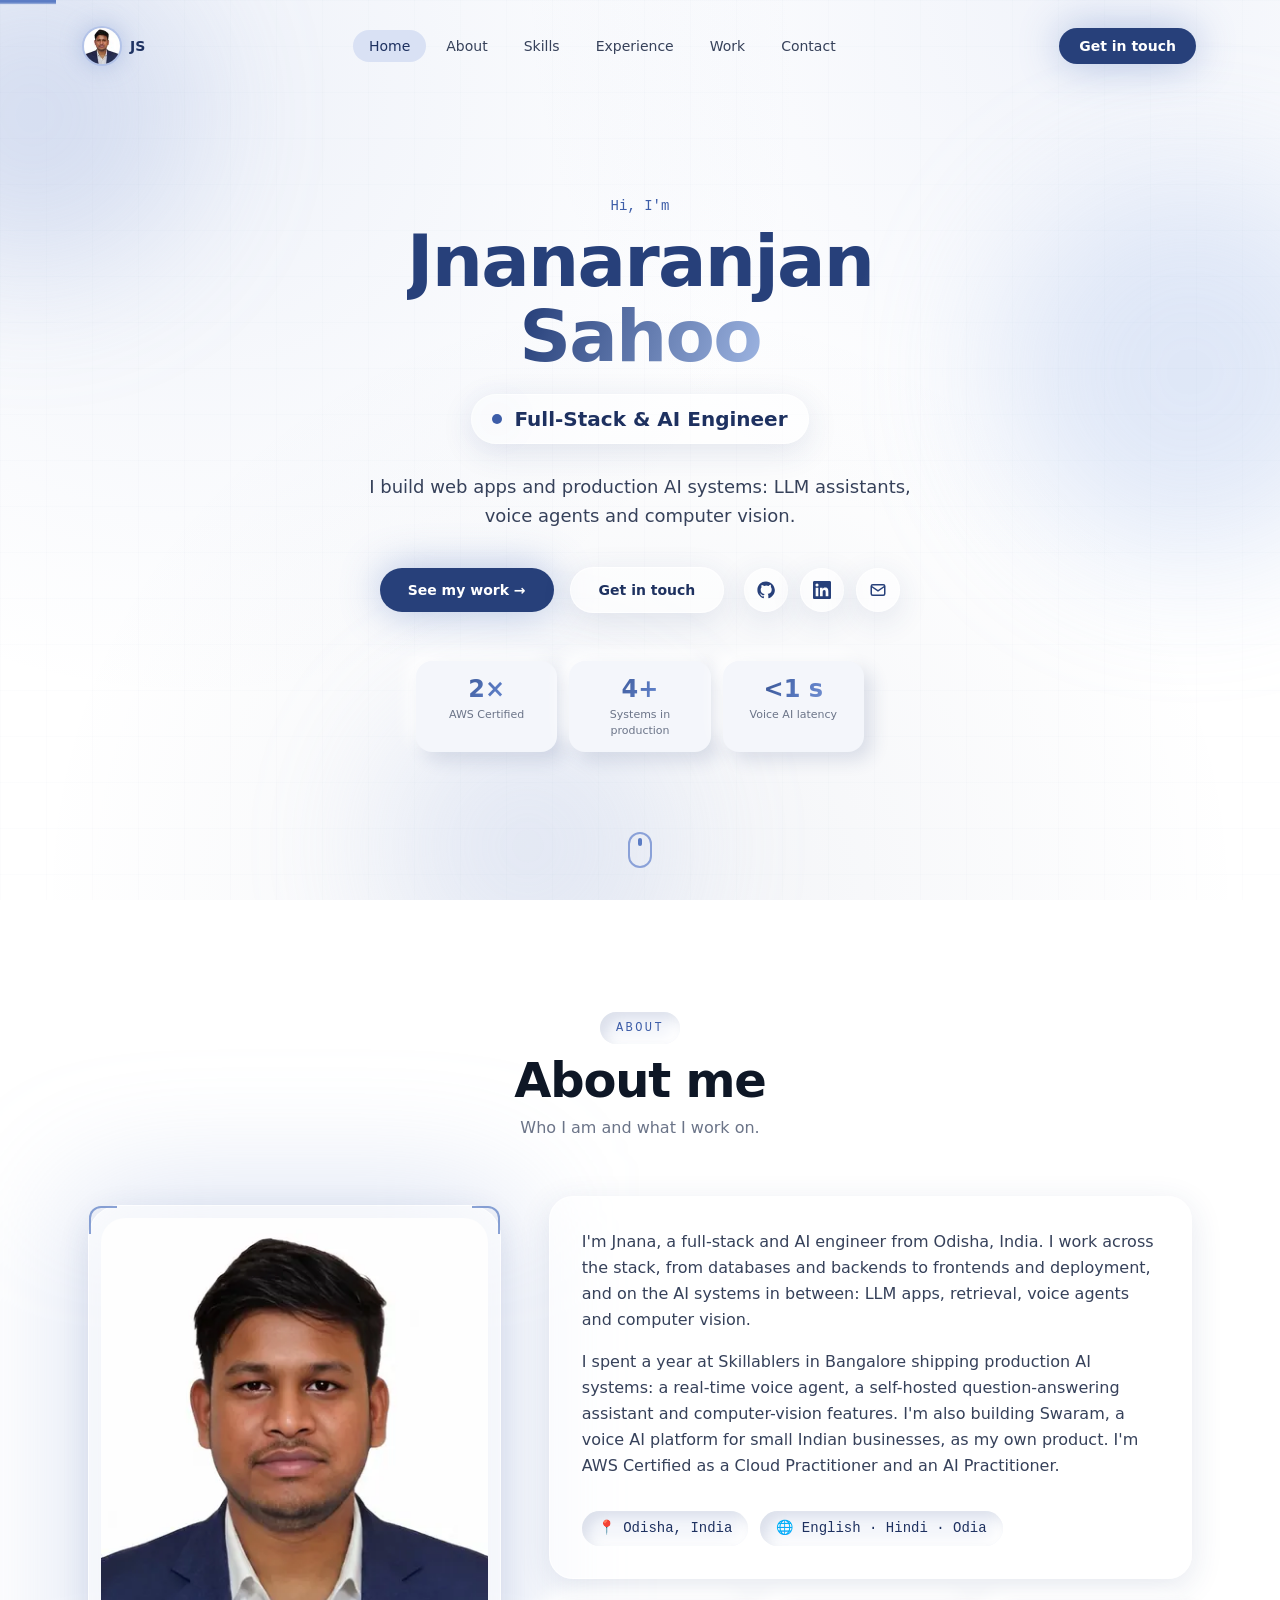
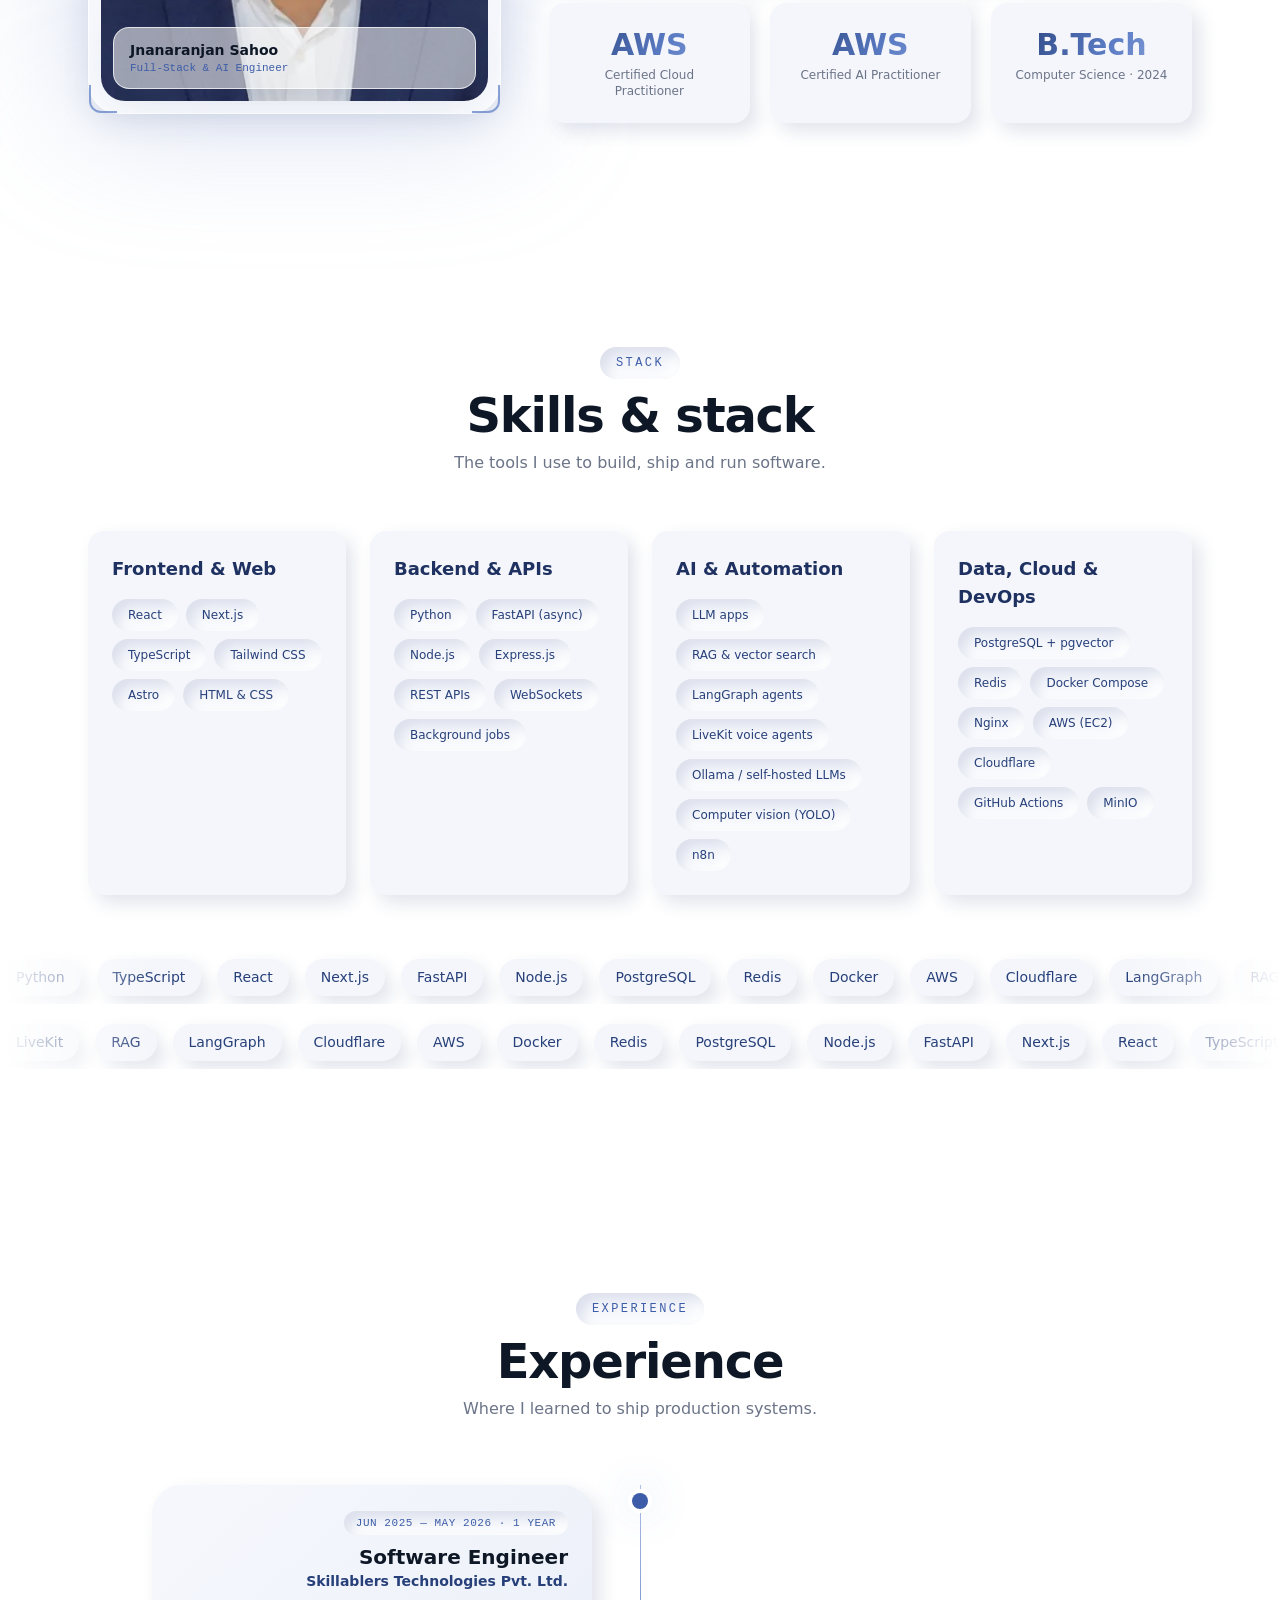
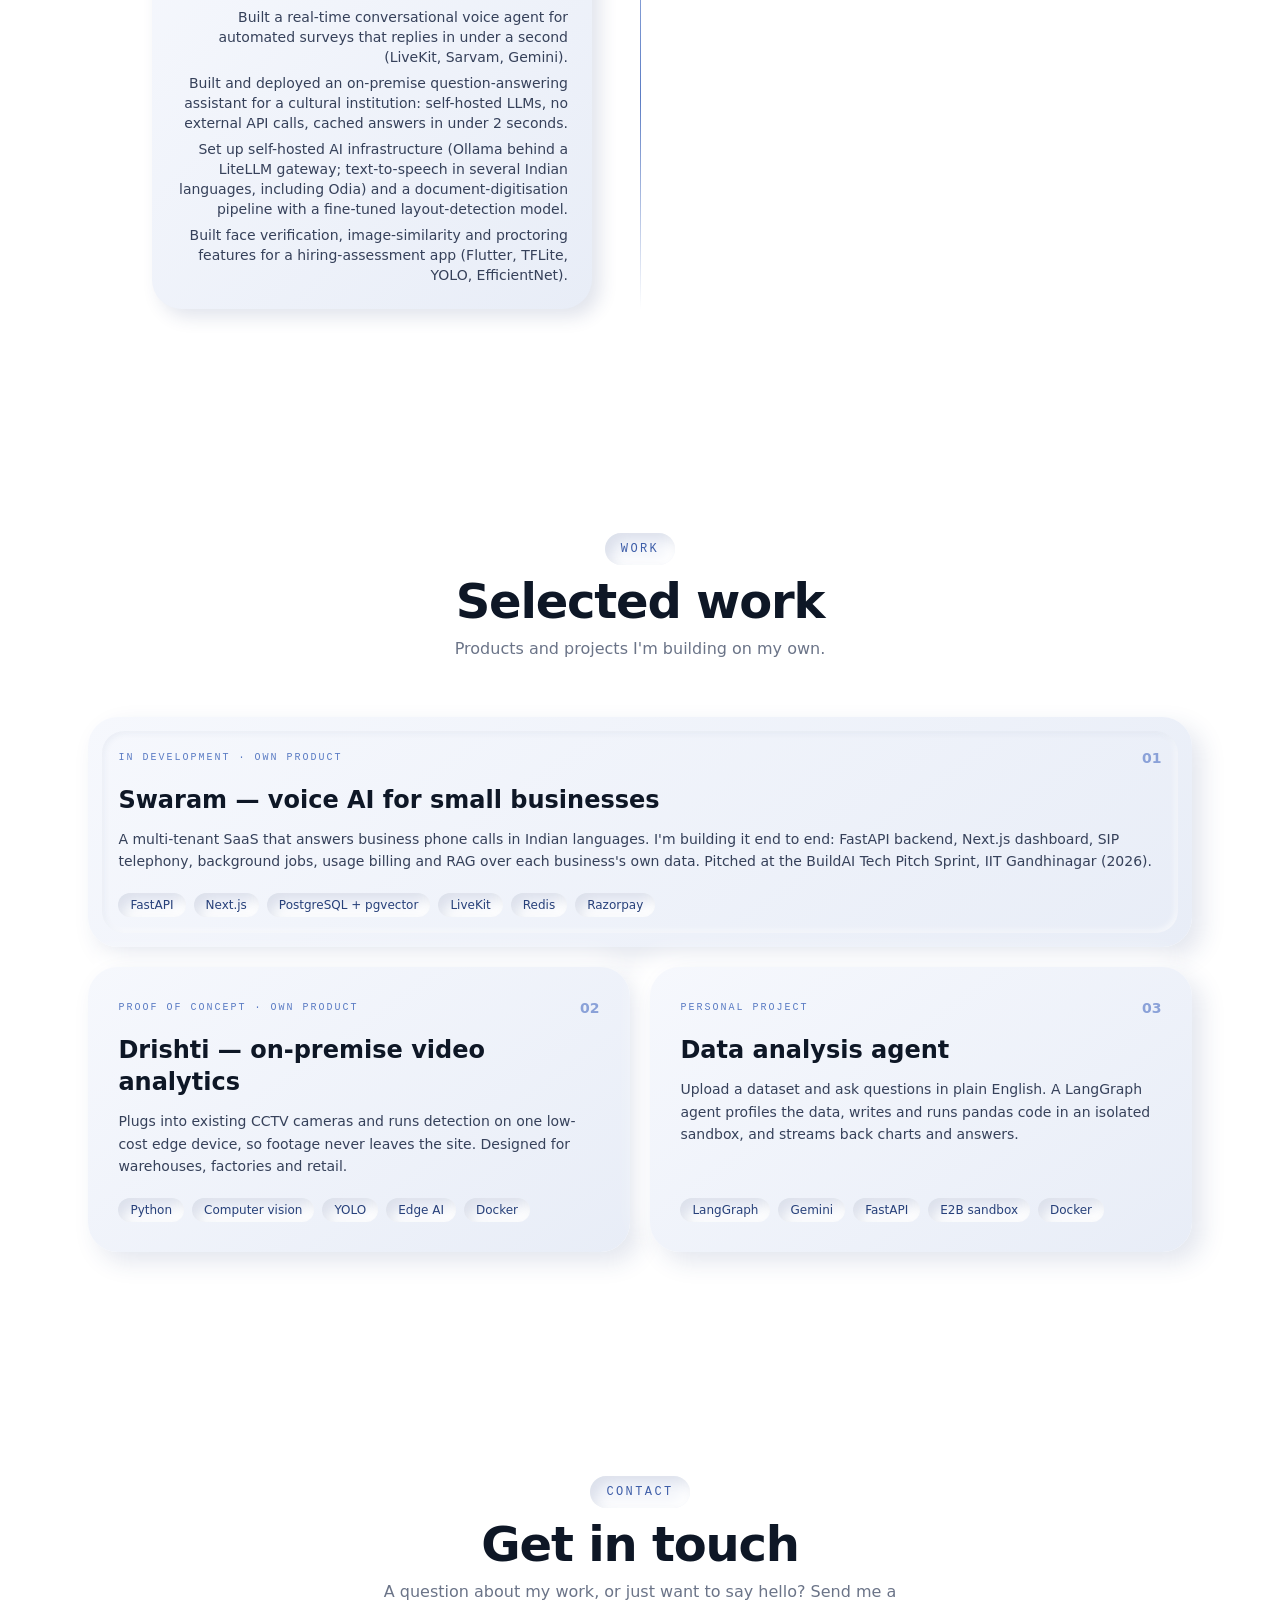
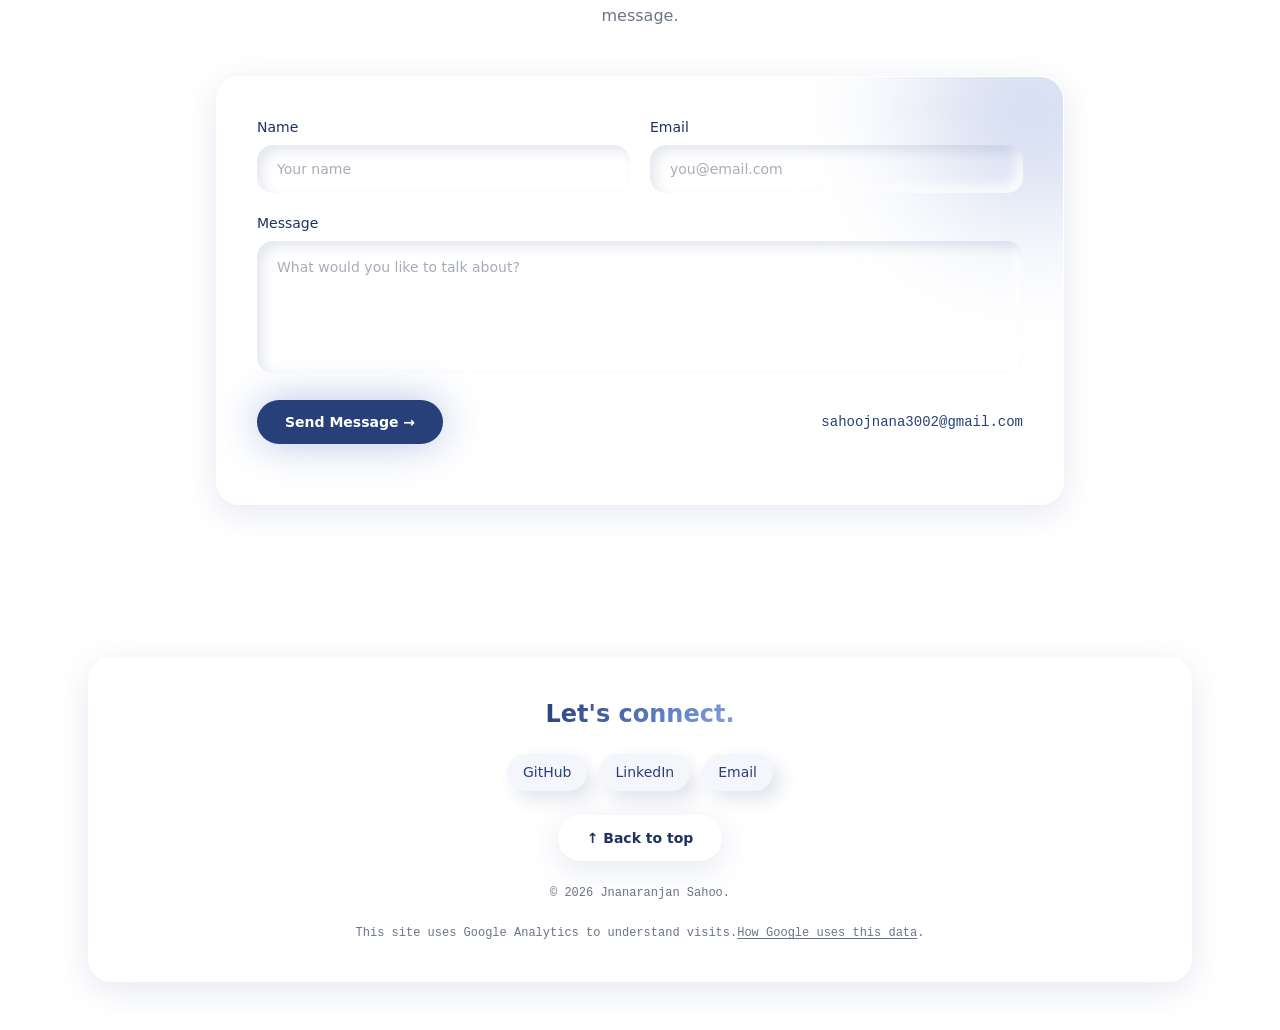
==== commit d8e5c74a: "Deploy portfolio" ====
--- a/index.html
+++ b/index.html
@@ -1,4 +1,4 @@
-<!DOCTYPE html><html lang="en"><head><meta charset="UTF-8"><meta http-equiv="Content-Security-Policy" content="default-src 'self'; script-src 'self' https://*.googletagmanager.com 'sha256-13iN3kC8+zaeW+2LB9dmU+kvHhAKJhDA7me/W31Q6nM=' 'sha256-BF0290pkb3jxQsE7z00xR8Imp8X34FLC88L0lkMnrGw=' 'sha256-Q2BPg90ZMplYY+FSdApNErhpWafg2hcRRbndmvxuL/Q=' 'sha256-QzWFZi+FLIx23tnm9SBU4aEgx4x8DsuASP07mfqol/c=' 'sha256-Ya0pUYrC7nM5Cn/056TyVuEiz6dFGrzmkWzgON0pF0U='; style-src 'self' 'unsafe-inline' https://fonts.googleapis.com; img-src 'self' data: blob: https://*.google-analytics.com https://*.googletagmanager.com; font-src 'self' https://fonts.gstatic.com; connect-src 'self' https://*.google-analytics.com https://*.analytics.google.com https://*.googletagmanager.com https://api.emailjs.com; object-src 'none'; base-uri 'self'; form-action 'self'"><meta name="viewport" content="width=device-width, initial-scale=1"><meta name="referrer" content="strict-origin-when-cross-origin"><!-- Google Search Console Verification --><meta name="google-site-verification" content="LJMZXdmVCiQdUKfiJmOUua1oV9nctKnxQz4Q51pdkRA"><!-- Primary SEO --><title>Jnanaranjan Sahoo — Full-Stack &amp; AI Engineer</title><meta name="description" content="Full-stack &amp; AI engineer in Odisha, India. I build web apps and production AI systems: LLM assistants, voice agents and computer vision. AWS certified."><meta name="robots" content="index, follow"><link rel="canonical" href="https://jnana-ai-eng.github.io/"><!-- Open Graph --><meta property="og:type" content="website"><meta property="og:url" content="https://jnana-ai-eng.github.io/"><meta property="og:title" content="Jnanaranjan Sahoo — Full-Stack &amp; AI Engineer"><meta property="og:description" content="Full-stack &amp; AI engineer in Odisha, India. I build web apps and production AI systems: LLM assistants, voice agents and computer vision. AWS certified."><meta property="og:site_name" content="Jnanaranjan Sahoo"><meta property="og:locale" content="en_IN"><meta property="og:image" content="https://jnana-ai-eng.github.io/og-image.png"><meta property="og:image:type" content="image/png"><meta property="og:image:width" content="1200"><meta property="og:image:height" content="630"><meta property="og:image:alt" content="Jnanaranjan Sahoo — Full-Stack &amp; AI Engineer"><!-- Twitter / X --><meta name="twitter:card" content="summary_large_image"><meta name="twitter:title" content="Jnanaranjan Sahoo — Full-Stack &amp; AI Engineer"><meta name="twitter:description" content="Full-stack &amp; AI engineer in Odisha, India. I build web apps and production AI systems: LLM assistants, voice agents and computer vision. AWS certified."><meta name="twitter:image" content="https://jnana-ai-eng.github.io/og-image.png"><meta name="twitter:image:alt" content="Jnanaranjan Sahoo — Full-Stack &amp; AI Engineer"><!-- Favicons: "JS" monogram generated at build (src/lib/brand-icons.ts) --><link rel="icon" href="/favicon.ico" sizes="48x48"><link rel="icon" href="/favicon.svg" type="image/svg+xml"><link rel="apple-touch-icon" href="/apple-touch-icon.png"><!-- Google Fonts — Space Grotesk --><link rel="preconnect" href="https://fonts.googleapis.com"><link rel="preconnect" href="https://fonts.gstatic.com" crossorigin><link href="https://fonts.googleapis.com/css2?family=Space+Grotesk:wght@300;400;500;600;700&family=JetBrains+Mono:wght@400;500&display=swap" rel="stylesheet"><!-- JSON-LD Structured Data (WebSite + ProfilePage + Person) --><script type="application/ld+json">{"@context":"https://schema.org","@graph":[{"@type":"WebSite","@id":"https://jnana-ai-eng.github.io/#website","url":"https://jnana-ai-eng.github.io/","name":"Jnanaranjan Sahoo","inLanguage":"en"},{"@type":"ProfilePage","@id":"https://jnana-ai-eng.github.io/#profile","url":"https://jnana-ai-eng.github.io/","name":"Jnanaranjan Sahoo — Full-Stack & AI Engineer","isPartOf":{"@id":"https://jnana-ai-eng.github.io/#website"},"mainEntity":{"@id":"https://jnana-ai-eng.github.io/#person"}},{"@type":"Person","@id":"https://jnana-ai-eng.github.io/#person","name":"Jnanaranjan Sahoo","alternateName":"jnana-ai-eng","jobTitle":"Full-Stack & AI Engineer","description":"Full-stack & AI engineer in Odisha, India. I build web apps and production AI systems: LLM assistants, voice agents and computer vision. AWS certified.","url":"https://jnana-ai-eng.github.io/","image":"https://jnana-ai-eng.github.io/_astro/profile.CRkiN90N_1MUXXz.jpg","email":"mailto:sahoojnana3002@gmail.com","address":{"@type":"PostalAddress","addressRegion":"Odisha","addressCountry":"India"},"knowsAbout":["Python","TypeScript","React","Next.js","FastAPI","Node.js","PostgreSQL","Redis","Docker","AWS","Cloudflare","LangGraph","RAG","LiveKit"],"sameAs":["https://github.com/jnana-ai-eng","https://www.linkedin.com/in/jnanaranjan-sahoo"]}]}</script><!-- Google Analytics 4 (production host only) --><script>(function(){const id = "G-PBJQWS8THE";
+<!DOCTYPE html><html lang="en"><head><meta charset="UTF-8"><meta http-equiv="Content-Security-Policy" content="default-src 'self'; script-src 'self' https://*.googletagmanager.com 'sha256-BF0290pkb3jxQsE7z00xR8Imp8X34FLC88L0lkMnrGw=' 'sha256-Q2BPg90ZMplYY+FSdApNErhpWafg2hcRRbndmvxuL/Q=' 'sha256-QQAq1msjUY7h/14axkktKKh9FM18MyUGFVZMBF24o+4=' 'sha256-QzWFZi+FLIx23tnm9SBU4aEgx4x8DsuASP07mfqol/c=' 'sha256-Ya0pUYrC7nM5Cn/056TyVuEiz6dFGrzmkWzgON0pF0U='; style-src 'self' 'unsafe-inline' https://fonts.googleapis.com; img-src 'self' data: blob: https://*.google-analytics.com https://*.googletagmanager.com; font-src 'self' https://fonts.gstatic.com; connect-src 'self' https://*.google-analytics.com https://*.analytics.google.com https://*.googletagmanager.com https://api.emailjs.com; object-src 'none'; base-uri 'self'; form-action 'self'"><meta name="viewport" content="width=device-width, initial-scale=1"><meta name="referrer" content="strict-origin-when-cross-origin"><!-- Google Search Console Verification --><meta name="google-site-verification" content="LJMZXdmVCiQdUKfiJmOUua1oV9nctKnxQz4Q51pdkRA"><!-- Primary SEO --><title>Jnanaranjan Sahoo — Full-Stack &amp; AI Engineer</title><meta name="description" content="Full-stack &amp; AI engineer in Odisha, India. I build web apps and production AI systems: LLM assistants, voice agents and computer vision. AWS certified."><meta name="robots" content="index, follow"><link rel="canonical" href="https://jnana-ai-eng.github.io/"><!-- Open Graph --><meta property="og:type" content="website"><meta property="og:url" content="https://jnana-ai-eng.github.io/"><meta property="og:title" content="Jnanaranjan Sahoo — Full-Stack &amp; AI Engineer"><meta property="og:description" content="Full-stack &amp; AI engineer in Odisha, India. I build web apps and production AI systems: LLM assistants, voice agents and computer vision. AWS certified."><meta property="og:site_name" content="Jnanaranjan Sahoo"><meta property="og:locale" content="en_IN"><meta property="og:image" content="https://jnana-ai-eng.github.io/og-image.png"><meta property="og:image:type" content="image/png"><meta property="og:image:width" content="1200"><meta property="og:image:height" content="630"><meta property="og:image:alt" content="Jnanaranjan Sahoo — Full-Stack &amp; AI Engineer"><!-- Twitter / X --><meta name="twitter:card" content="summary_large_image"><meta name="twitter:title" content="Jnanaranjan Sahoo — Full-Stack &amp; AI Engineer"><meta name="twitter:description" content="Full-stack &amp; AI engineer in Odisha, India. I build web apps and production AI systems: LLM assistants, voice agents and computer vision. AWS certified."><meta name="twitter:image" content="https://jnana-ai-eng.github.io/og-image.png"><meta name="twitter:image:alt" content="Jnanaranjan Sahoo — Full-Stack &amp; AI Engineer"><!-- Favicons: "JS" monogram generated at build (src/lib/brand-icons.ts) --><link rel="icon" href="/favicon.ico" sizes="48x48"><link rel="icon" href="/favicon.svg" type="image/svg+xml"><link rel="apple-touch-icon" href="/apple-touch-icon.png"><!-- Google Fonts — Space Grotesk --><link rel="preconnect" href="https://fonts.googleapis.com"><link rel="preconnect" href="https://fonts.gstatic.com" crossorigin><link href="https://fonts.googleapis.com/css2?family=Space+Grotesk:wght@300;400;500;600;700&family=JetBrains+Mono:wght@400;500&display=swap" rel="stylesheet"><!-- JSON-LD Structured Data (WebSite + ProfilePage + Person) --><script type="application/ld+json">{"@context":"https://schema.org","@graph":[{"@type":"WebSite","@id":"https://jnana-ai-eng.github.io/#website","url":"https://jnana-ai-eng.github.io/","name":"Jnanaranjan Sahoo","inLanguage":"en"},{"@type":"ProfilePage","@id":"https://jnana-ai-eng.github.io/#profile","url":"https://jnana-ai-eng.github.io/","name":"Jnanaranjan Sahoo — Full-Stack & AI Engineer","isPartOf":{"@id":"https://jnana-ai-eng.github.io/#website"},"mainEntity":{"@id":"https://jnana-ai-eng.github.io/#person"}},{"@type":"Person","@id":"https://jnana-ai-eng.github.io/#person","name":"Jnanaranjan Sahoo","alternateName":"jnana-ai-eng","jobTitle":"Full-Stack & AI Engineer","description":"Full-stack & AI engineer in Odisha, India. I build web apps and production AI systems: LLM assistants, voice agents and computer vision. AWS certified.","url":"https://jnana-ai-eng.github.io/","image":"https://jnana-ai-eng.github.io/_astro/profile.CRkiN90N_1MUXXz.jpg","email":"mailto:sahoojnana3002@gmail.com","address":{"@type":"PostalAddress","addressRegion":"Odisha","addressCountry":"India"},"knowsAbout":["Python","TypeScript","React","Next.js","FastAPI","Node.js","PostgreSQL","Redis","Docker","AWS","Cloudflare","LangGraph","RAG","LiveKit"],"sameAs":["https://github.com/jnana-ai-eng","https://www.linkedin.com/in/jnanaranjan-sahoo"]}]}</script><!-- Google Analytics 4 (production host only) --><script>(function(){const id = "G-PBJQWS8THE";
 const host = "jnana-ai-eng.github.io";
 
     window.dataLayer = window.dataLayer || [];
@@ -11,7 +11,7 @@
       document.head.appendChild(s);
 
       gtag('js', new Date());
-      var config = { allow_google_signals: false, allow_ad_personalization_signals: false };
+      var config = { allow_google_signals: false, allow_ad_personalization_signals: false, cookie_flags: 'secure;samesite=lax' };
       if (/[?&]ga_debug=1(&|$)/.test(location.search)) config.debug_mode = true;
       gtag('config', id, config);
     }
@@ -34,4 +34,4 @@
       gtag('event', name, params);
     }, true);
   })();</script><link rel="stylesheet" href="/_astro/Layout.DKZwdj8S.css"><style>.card-grid{grid-template-columns:1fr;gap:1.25rem;width:100%;display:grid}@media (width>=640px){.card-grid{grid-template-columns:repeat(2,1fr);grid-auto-rows:auto}.magic-bento-card:first-child,.magic-bento-card:nth-child(4){grid-column:span 2}}.magic-bento-card{--glow-x:50%;--glow-y:50%;--glow-intensity:0;--glow-radius:220px;--glow-color:91, 124, 196;flex-direction:column;justify-content:space-between;min-height:220px;padding:1.9rem;transition:transform .4s cubic-bezier(.22,1,.36,1),box-shadow .4s cubic-bezier(.22,1,.36,1);display:flex;position:relative;overflow:hidden}.card-grid .magic-bento-card{background:linear-gradient(145deg,#f6f8fd,#e8edf7);border-radius:1.85rem;box-shadow:10px 10px 24px #27407a21,-10px -10px 24px #fffffff2}.card-grid .magic-bento-card:first-child:before{content:"";pointer-events:none;z-index:0;border-radius:1.4rem;position:absolute;inset:14px;box-shadow:inset 2px 2px 6px #27407a0f,inset -2px -2px 6px #ffffffb3}.card-grid .magic-bento-card:hover{transform:translateY(-5px);box-shadow:14px 18px 36px #27407a2e,-12px -12px 28px #fff}.card-grid .magic-bento-card:active{transform:translateY(-1px);box-shadow:inset 6px 6px 14px #27407a1f,inset -6px -6px 14px #ffffffe6}@media (prefers-reduced-motion:reduce){.card-grid .magic-bento-card:hover{transform:none}}.magic-bento-card--border-glow:after{content:"";background:radial-gradient(var(--glow-radius) circle at var(--glow-x) var(--glow-y), rgba(var(--glow-color), calc(var(--glow-intensity) * .9)) 0%, rgba(var(--glow-color), calc(var(--glow-intensity) * .4)) 30%, transparent 60%);border-radius:inherit;-webkit-mask-composite:xor;pointer-events:none;z-index:3;padding:2px;transition:opacity .3s;position:absolute;inset:0;-webkit-mask-image:linear-gradient(#fff 0 0),linear-gradient(#fff 0 0);mask-image:linear-gradient(#fff 0 0),linear-gradient(#fff 0 0);-webkit-mask-position:0 0,0 0;mask-position:0 0,0 0;-webkit-mask-size:auto,auto;mask-size:auto,auto;-webkit-mask-repeat:repeat,repeat;mask-repeat:repeat,repeat;-webkit-mask-clip:content-box,border-box;mask-clip:content-box,border-box;-webkit-mask-origin:content-box,border-box;mask-origin:content-box,border-box;mask-composite:exclude;mask-mode:match-source,match-source}.particle-container{position:relative;overflow:hidden}.global-spotlight{mix-blend-mode:multiply;will-change:transform, opacity;pointer-events:none;z-index:200!important}.bento-section{user-select:none;position:relative}
-</style></head><body><style>astro-island,astro-slot,astro-static-slot{display:contents}</style><script>(()=>{var l=(n,t)=>{let i=async()=>{await(await n())()},e=typeof t.value=="object"?t.value:void 0,s={timeout:e==null?void 0:e.timeout};"requestIdleCallback"in window?window.requestIdleCallback(i,s):setTimeout(i,s.timeout||200)};(self.Astro||(self.Astro={})).idle=l;window.dispatchEvent(new Event("astro:idle"));})();</script><script>(()=>{var g=Object.defineProperty;var w=(a,s,c)=>s in a?g(a,s,{enumerable:!0,configurable:!0,writable:!0,value:c}):a[s]=c;var l=(a,s,c)=>w(a,typeof s!="symbol"?s+"":s,c);var E=new Set(["__proto__","constructor","prototype"]);{let a={0:t=>y(t),1:t=>c(t),2:t=>new RegExp(t),3:t=>new Date(t),4:t=>new Map(c(t)),5:t=>new Set(c(t)),6:t=>BigInt(t),7:t=>new URL(t),8:t=>new Uint8Array(t),9:t=>new Uint16Array(t),10:t=>new Uint32Array(t),11:t=>Number.POSITIVE_INFINITY*t},s=t=>{let[p,e]=t;return p in a?a[p](e):void 0},c=t=>t.map(s),y=t=>typeof t!="object"||t===null?t:Object.fromEntries(Object.entries(t).map(([p,e])=>[p,s(e)]));class f extends HTMLElement{constructor(){super(...arguments);l(this,"Component");l(this,"hydrator");l(this,"hydrate",async()=>{var b;if(!this.hydrator||!this.isConnected)return;let e=(b=this.parentElement)==null?void 0:b.closest("astro-island[ssr]");if(e){e.addEventListener("astro:hydrate",this.hydrate,{once:!0});return}let r=this.querySelectorAll("astro-slot"),n={},d=this.querySelectorAll("template[data-astro-template]");for(let o of d){let i=o.closest(this.tagName);i!=null&&i.isSameNode(this)&&(n[o.getAttribute("data-astro-template")||"default"]=o.innerHTML,o.remove())}for(let o of r){let i=o.closest(this.tagName);i!=null&&i.isSameNode(this)&&(n[o.getAttribute("name")||"default"]=o.innerHTML)}let u;try{u=this.hasAttribute("props")?y(JSON.parse(this.getAttribute("props"))):{}}catch(o){let i=this.getAttribute("component-url")||"<unknown>",v=this.getAttribute("component-export");throw v&&(i+=` (export ${v})`),console.error(`[hydrate] Error parsing props for component ${i}`,this.getAttribute("props"),o),o}let h;await this.hydrator(this)(this.Component,u,n,{client:this.getAttribute("client")}),this.removeAttribute("ssr"),this.dispatchEvent(new CustomEvent("astro:hydrate"))});l(this,"unmount",()=>{this.isConnected||this.dispatchEvent(new CustomEvent("astro:unmount"))})}disconnectedCallback(){document.removeEventListener("astro:after-swap",this.unmount),document.addEventListener("astro:after-swap",this.unmount,{once:!0})}connectedCallback(){if(!this.hasAttribute("await-children")||document.readyState==="interactive"||document.readyState==="complete")this.childrenConnectedCallback();else{let e=()=>{document.removeEventListener("DOMContentLoaded",e),r.disconnect(),this.childrenConnectedCallback()},r=new MutationObserver(()=>{var n;((n=this.lastChild)==null?void 0:n.nodeType)===Node.COMMENT_NODE&&this.lastChild.nodeValue==="astro:end"&&(this.lastChild.remove(),e())});r.observe(this,{childList:!0}),document.addEventListener("DOMContentLoaded",e)}}async childrenConnectedCallback(){let e=this.getAttribute("before-hydration-url");e&&await import(e),this.start()}getRetryImportUrl(e){let r=new URL(e,document.baseURI);return r.searchParams.set("astro-retry",Date.now().toString()),r.toString()}async importWithRetry(e){try{return await import(e)}catch(r){return await new Promise(n=>setTimeout(n,1e3)),import(this.getRetryImportUrl(e))}}handleHydrationError(e){let r=this.getAttribute("component-url"),n=new CustomEvent("astro:hydration-error",{cancelable:!0,bubbles:!0,composed:!0,detail:{error:e,componentUrl:r}});this.dispatchEvent(n)&&console.error(`[astro-island] Error hydrating ${r}`,e)}async start(){let e=JSON.parse(this.getAttribute("opts")),r=this.getAttribute("client");if(Astro[r]===void 0){window.addEventListener(`astro:${r}`,()=>this.start(),{once:!0});return}try{await Astro[r](async()=>{let n=this.getAttribute("renderer-url");try{let[d,{default:u}]=await Promise.all([this.importWithRetry(this.getAttribute("component-url")),n?this.importWithRetry(n):Promise.resolve({default:()=>()=>{}})]),h=this.getAttribute("component-export")||"default";if(h.includes(".")){this.Component=d;for(let m of h.split(".")){if(E.has(m)||!this.Component||typeof this.Component!="object"&&typeof this.Component!="function"||!Object.hasOwn(this.Component,m))throw new Error(`Invalid component export path: ${h}`);this.Component=this.Component[m]}}else{if(E.has(h))throw new Error(`Invalid component export path: ${h}`);this.Component=d[h]}return this.hydrator=u,this.hydrate}catch(d){return this.handleHydrationError(d),()=>{}}},e,this)}catch(n){this.handleHydrationError(n)}}attributeChangedCallback(){this.hydrate()}}l(f,"observedAttributes",["props"]),customElements.get("astro-island")||customElements.define("astro-island",f)}})();</script><astro-island uid="1ba8Qv" prefix="r4" component-url="/_astro/SmoothScroll.Ch_eKSLu.js" component-export="SmoothScroll" renderer-url="/_astro/client.RMePetAg.js" props="{}" ssr client="idle" opts="{&quot;name&quot;:&quot;SmoothScroll&quot;,&quot;value&quot;:true}"></astro-island><script>(()=>{var e=async t=>{await(await t())()};(self.Astro||(self.Astro={})).load=e;window.dispatchEvent(new Event("astro:load"));})();</script><astro-island uid="Z1NDlzI" prefix="r9" component-url="/_astro/NavbarInteractive.Bc1ZEAuE.js" component-export="NavbarInteractive" renderer-url="/_astro/client.RMePetAg.js" props="{&quot;avatarSrc&quot;:[0,&quot;/_astro/profile.CRkiN90N_22NJSh.webp&quot;]}" ssr client="load" opts="{&quot;name&quot;:&quot;NavbarInteractive&quot;,&quot;value&quot;:true}" await-children><header class="fixed inset-x-0 top-0 z-50 px-4 pt-4" style="transform:translateY(-80px)"><nav class="mx-auto flex max-w-6xl items-center justify-between rounded-full px-5 py-3 transition-all duration-300 bg-transparent" aria-label="Main navigation"><a href="#home" class="group flex items-center gap-2.5" aria-label="Jnanaranjan Sahoo — home"><span class="relative inline-block"><span class="absolute inset-0 rounded-full bg-navy-400/40 blur-md transition-opacity duration-300 group-hover:opacity-100"></span><img src="/_astro/profile.CRkiN90N_22NJSh.webp" alt="Jnanaranjan Sahoo" width="36" height="36" class="relative h-9 w-9 rounded-full object-cover ring-2 ring-navy-200 transition-transform duration-300 group-hover:scale-105"/></span><span class="hidden font-display text-sm font-bold text-navy-700 sm:inline">JS</span></a><ul class="hidden items-center gap-1 md:flex" role="list"><li><a href="#home" aria-current="page" class="relative rounded-full px-4 py-2 text-sm font-medium transition-colors text-navy-700"><span class="absolute inset-0 -z-10 rounded-full bg-navy-100"></span>Home</a></li><li><a href="#about" class="relative rounded-full px-4 py-2 text-sm font-medium transition-colors text-ink-soft hover:bg-navy-50 hover:text-navy-700">About</a></li><li><a href="#skills" class="relative rounded-full px-4 py-2 text-sm font-medium transition-colors text-ink-soft hover:bg-navy-50 hover:text-navy-700">Skills</a></li><li><a href="#experience" class="relative rounded-full px-4 py-2 text-sm font-medium transition-colors text-ink-soft hover:bg-navy-50 hover:text-navy-700">Experience</a></li><li><a href="#projects" class="relative rounded-full px-4 py-2 text-sm font-medium transition-colors text-ink-soft hover:bg-navy-50 hover:text-navy-700">Work</a></li><li><a href="#contact" class="relative rounded-full px-4 py-2 text-sm font-medium transition-colors text-ink-soft hover:bg-navy-50 hover:text-navy-700">Contact</a></li></ul><a href="#contact" data-ga-event="cta_click" data-ga-label="nav_lets_talk" class="hidden rounded-full bg-navy-600 px-5 py-2 text-sm font-semibold text-white shadow-glow transition-colors hover:bg-navy-700 md:inline-block">Get in touch</a><button class="grid h-9 w-9 place-items-center rounded-full glass md:hidden" aria-label="Open menu" aria-expanded="false" aria-controls="mobile-menu"><div class="space-y-1.5" aria-hidden="true"><span class="block h-0.5 w-5 bg-navy-700"></span><span class="block h-0.5 w-5 bg-navy-700"></span></div></button></nav></header><div class="fixed inset-x-0 top-0 z-[60] h-1 origin-left bg-gradient-to-r from-navy-400 to-sky" aria-hidden="true" style="transform:scaleX(0)"></div><!--astro:end--></astro-island><!-- Fallback static nav shell for search crawlers / non-JS users --><noscript><div class="fixed inset-x-0 top-0 z-50 bg-white/90 px-6 py-4 backdrop-blur shadow-sm"><div class="mx-auto flex max-w-6xl items-center justify-between"><a href="#home" class="font-display font-bold text-navy-700">Jnanaranjan Sahoo</a><ul class="flex items-center gap-4 text-sm font-medium"><li><a href="#home" class="text-ink-soft hover:text-navy-700">Home</a></li><li><a href="#about" class="text-ink-soft hover:text-navy-700">About</a></li><li><a href="#skills" class="text-ink-soft hover:text-navy-700">Skills</a></li><li><a href="#experience" class="text-ink-soft hover:text-navy-700">Experience</a></li><li><a href="#projects" class="text-ink-soft hover:text-navy-700">Work</a></li><li><a href="#contact" class="text-ink-soft hover:text-navy-700">Contact</a></li></ul></div></div></noscript><main id="main-content"><section id="home" class="relative flex min-h-screen items-center overflow-hidden pt-24 pb-12 sm:pt-28 sm:pb-16"><div class="pointer-events-none absolute inset-0 -z-10" aria-hidden="true"><div class="glow-orb left-[-10%] top-[-5%] h-80 w-80 animate-float bg-navy-300/50"></div><div class="glow-orb right-[-8%] top-[20%] h-96 w-96 animate-float bg-sky-light/60" style="animation-delay: 2s"></div><div class="glow-orb bottom-[-10%] left-[30%] h-72 w-72 animate-float bg-navy-200/50" style="animation-delay: 4s"></div><div class="absolute inset-0 bg-grid-light bg-[size:46px_46px] opacity-30"></div></div><div class="mx-auto flex w-full max-w-3xl flex-col items-center px-6 text-center"><p class="font-mono text-sm text-navy-500">Hi, I&#39;m</p><h1 class="mt-2 font-display text-[2.6rem] font-bold leading-[1.04] tracking-tight sm:text-6xl lg:text-7xl"><span class="shiny-text">Jnanaranjan Sahoo</span></h1><p class="mt-5 inline-flex items-center gap-3 rounded-full glass px-5 py-2.5 font-display text-lg font-semibold text-navy-700 sm:text-xl"><span class="h-2.5 w-2.5 rounded-full bg-navy-500 shadow-glow" aria-hidden="true"></span>Full-Stack &amp; AI Engineer</p><p class="mt-7 max-w-xl text-base leading-relaxed text-ink-soft sm:text-lg">I build web apps and production AI systems: LLM assistants, voice agents and computer vision.</p><div class="mt-9 flex flex-wrap items-center justify-center gap-4"><a href="#projects" data-ga-event="cta_click" data-ga-label="view_work" class="relative inline-flex items-center justify-center gap-2 rounded-full px-7 py-3 text-sm font-semibold transition-colors duration-300 bg-navy-600 text-white shadow-glow hover:bg-navy-700">See my work →</a><a href="#contact" data-ga-event="cta_click" data-ga-label="get_in_touch" class="relative inline-flex items-center justify-center gap-2 rounded-full px-7 py-3 text-sm font-semibold transition-colors duration-300 glass text-navy-700 hover:text-navy-900">Get in touch</a><div class="flex items-center gap-3 ml-1" aria-label="Social links"><a href="https://github.com/jnana-ai-eng" aria-label="GitHub profile" class="grid h-11 w-11 place-items-center rounded-full glass text-navy-600 transition-all duration-300 hover:-translate-y-1 hover:text-navy-800 hover:shadow-glow" target="_blank" rel="noopener noreferrer"><svg width="18" height="18" viewBox="0 0 24 24" fill="currentColor" aria-hidden="true"><path d="M12 .5C5.7.5.5 5.7.5 12c0 5.1 3.3 9.4 7.9 10.9.6.1.8-.2.8-.5v-2c-3.2.7-3.9-1.4-3.9-1.4-.5-1.3-1.3-1.7-1.3-1.7-1.1-.7.1-.7.1-.7 1.2.1 1.8 1.2 1.8 1.2 1 1.8 2.8 1.3 3.5 1 .1-.8.4-1.3.8-1.6-2.6-.3-5.3-1.3-5.3-5.7 0-1.3.5-2.3 1.2-3.1-.1-.3-.5-1.5.1-3.1 0 0 1-.3 3.3 1.2a11.5 11.5 0 0 1 6 0C17.3 4.7 18.3 5 18.3 5c.6 1.6.2 2.8.1 3.1.8.8 1.2 1.8 1.2 3.1 0 4.4-2.7 5.4-5.3 5.7.4.4.8 1.1.8 2.2v3.3c0 .3.2.6.8.5 4.6-1.5 7.9-5.8 7.9-10.9C23.5 5.7 18.3.5 12 .5z"></path></svg></a><a href="https://www.linkedin.com/in/jnanaranjan-sahoo" aria-label="LinkedIn profile" class="grid h-11 w-11 place-items-center rounded-full glass text-navy-600 transition-all duration-300 hover:-translate-y-1 hover:text-navy-800 hover:shadow-glow" target="_blank" rel="noopener noreferrer"><svg width="18" height="18" viewBox="0 0 24 24" fill="currentColor" aria-hidden="true"><path d="M20.45 20.45h-3.56v-5.57c0-1.33-.02-3.04-1.85-3.04-1.85 0-2.13 1.45-2.13 2.94v5.67H9.35V9h3.42v1.56h.05c.48-.9 1.64-1.85 3.37-1.85 3.6 0 4.27 2.37 4.27 5.46v6.28zM5.34 7.43a2.07 2.07 0 1 1 0-4.14 2.07 2.07 0 0 1 0 4.14zM7.12 20.45H3.56V9h3.56v11.45zM22.22 0H1.77C.79 0 0 .77 0 1.73v20.54C0 23.23.79 24 1.77 24h20.45c.98 0 1.78-.77 1.78-1.73V1.73C24 .77 23.2 0 22.22 0z"></path></svg></a><a href="mailto:sahoojnana3002@gmail.com" aria-label="Send email" class="grid h-11 w-11 place-items-center rounded-full glass text-navy-600 transition-all duration-300 hover:-translate-y-1 hover:text-navy-800 hover:shadow-glow"><svg width="18" height="18" viewBox="0 0 24 24" fill="none" stroke="currentColor" stroke-width="2" aria-hidden="true"><rect x="3" y="5" width="18" height="14" rx="2"></rect><path d="m3 7 9 6 9-6"></path></svg></a></div></div><div class="mt-12 grid w-full max-w-md grid-cols-3 gap-3"><div class="neu rounded-2xl px-4 py-3 text-center"><div class="font-display text-2xl font-bold gradient-text">2×</div><div class="mt-0.5 text-[11px] font-medium text-ink-muted">AWS Certified</div></div><div class="neu rounded-2xl px-4 py-3 text-center"><div class="font-display text-2xl font-bold gradient-text">4+</div><div class="mt-0.5 text-[11px] font-medium text-ink-muted">Systems in production</div></div><div class="neu rounded-2xl px-4 py-3 text-center"><div class="font-display text-2xl font-bold gradient-text">&lt;1 s</div><div class="mt-0.5 text-[11px] font-medium text-ink-muted">Voice AI latency</div></div></div></div><!-- Hidden on phones, where the taller single column would push the stats under it --><a href="#about" class="absolute bottom-8 left-1/2 hidden -translate-x-1/2 sm:block" aria-label="Scroll to About section"><span class="flex h-9 w-6 items-start justify-center rounded-full border-2 border-navy-300 p-1" aria-hidden="true"><span class="h-2 w-1 animate-bounce rounded-full bg-navy-400"></span></span></a></section><section id="about" class="relative mx-auto max-w-6xl px-6 py-20 sm:py-28"><div class="flex flex-col items-center gap-3 text-center"><span class="chip neu-inset font-mono text-xs uppercase tracking-[0.2em] text-navy-500">About</span><h2 class="font-display text-3xl font-bold tracking-tight text-ink sm:text-4xl lg:text-5xl">About me</h2><p class="max-w-xl text-base text-ink-muted">Who I am and what I work on.</p></div><div class="mt-14 grid items-center gap-10 lg:grid-cols-5 lg:gap-12"><!-- Portrait --><div class="relative lg:col-span-2"><div class="absolute -inset-4 -z-10 rounded-[2.5rem] bg-navy-300/30 blur-3xl"></div><!-- HudFrame shell --><div class="relative rounded-[2rem] glass p-3"><!-- Corner brackets --><span class="pointer-events-none absolute left-0 top-0 h-7 w-7 rounded-tl-xl border-l-2 border-t-2 border-navy-400/70"></span><span class="pointer-events-none absolute right-0 top-0 h-7 w-7 rounded-tr-xl border-r-2 border-t-2 border-navy-400/70"></span><span class="pointer-events-none absolute bottom-0 left-0 h-7 w-7 rounded-bl-xl border-b-2 border-l-2 border-navy-400/70"></span><span class="pointer-events-none absolute bottom-0 right-0 h-7 w-7 rounded-br-xl border-b-2 border-r-2 border-navy-400/70"></span><div class="overflow-hidden rounded-[1.5rem]"><img src="/_astro/profile.CRkiN90N_ZGYwnj.webp" srcset="/_astro/profile.CRkiN90N_ZGYwnj.webp 400w, /_astro/profile.CRkiN90N_Z1r7WS6.webp 640w, /_astro/profile.CRkiN90N_ZvoJcn.webp 750w, /_astro/profile.CRkiN90N_1XyMd1.webp 800w" alt="Portrait of Jnanaranjan Sahoo" loading="lazy" decoding="async" sizes="(min-width: 400px) 400px, 100vw" data-astro-image="constrained" data-astro-image-fit="cover" data-astro-image-pos="center" width="400" height="500" class="aspect-[4/5] w-full object-cover transition-transform duration-500 hover:scale-105"></div><div class="absolute bottom-6 left-6 right-6 z-10"><div class="glass rounded-2xl px-4 py-3"><p class="font-display text-sm font-bold text-ink">Jnanaranjan Sahoo</p><p class="font-mono text-[11px] text-navy-500">Full-Stack &amp; AI Engineer</p></div></div></div></div><!-- Bio + credentials --><div class="lg:col-span-3"><div class="glass rounded-3xl p-6 sm:p-8"><div class="space-y-4 text-base leading-relaxed text-ink-soft"><p>I&#39;m Jnana, a full-stack and AI engineer from Odisha, India. I work across the stack, from databases and backends to frontends and deployment, and on the AI systems in between: LLM apps, retrieval, voice agents and computer vision.</p><p>I spent a year at Skillablers in Bangalore shipping production AI systems: a real-time voice agent, a self-hosted question-answering assistant and computer-vision features. I&#39;m also building Swaram, a voice AI platform for small Indian businesses, as my own product. I&#39;m AWS Certified as a Cloud Practitioner and an AI Practitioner.</p></div><div class="mt-8 flex flex-wrap gap-3 font-mono text-xs text-navy-600"><span class="chip neu-inset">📍 Odisha, India</span><span class="chip neu-inset">🌐 English · Hindi · Odia</span></div></div><!-- Credentials — neumorphic, statically rendered (the hero shows about.stats) --><div class="mt-6 grid gap-5 sm:grid-cols-3"><div class="neu rounded-2xl px-5 py-6 text-center"><div class="font-display text-3xl font-bold gradient-text">AWS</div><div class="mt-1 text-xs font-medium text-ink-muted">Certified Cloud Practitioner</div></div><div class="neu rounded-2xl px-5 py-6 text-center"><div class="font-display text-3xl font-bold gradient-text">AWS</div><div class="mt-1 text-xs font-medium text-ink-muted">Certified AI Practitioner</div></div><div class="neu rounded-2xl px-5 py-6 text-center"><div class="font-display text-3xl font-bold gradient-text">B.Tech</div><div class="mt-1 text-xs font-medium text-ink-muted">Computer Science · 2024</div></div></div></div></div></section><section id="skills" class="relative py-20 sm:py-28"><div class="mx-auto max-w-6xl px-6"><div class="flex flex-col items-center gap-3 text-center"><span class="chip neu-inset font-mono text-xs uppercase tracking-[0.2em] text-navy-500">Stack</span><h2 class="font-display text-3xl font-bold tracking-tight text-ink sm:text-4xl lg:text-5xl">Skills &amp; stack</h2><p class="max-w-xl text-base text-ink-muted">The tools I use to build, ship and run software.</p></div><!-- Neumorphic skill groups — all static HTML --><div class="mt-14 grid gap-6 sm:grid-cols-2 lg:grid-cols-4"><div class="neu rounded-2xl p-6"><h3 class="mb-4 font-display text-lg font-semibold text-navy-700">Frontend &amp; Web</h3><div class="flex flex-wrap gap-2"><span class="chip neu-inset text-xs text-navy-600">React</span><span class="chip neu-inset text-xs text-navy-600">Next.js</span><span class="chip neu-inset text-xs text-navy-600">TypeScript</span><span class="chip neu-inset text-xs text-navy-600">Tailwind CSS</span><span class="chip neu-inset text-xs text-navy-600">Astro</span><span class="chip neu-inset text-xs text-navy-600">HTML &amp; CSS</span></div></div><div class="neu rounded-2xl p-6"><h3 class="mb-4 font-display text-lg font-semibold text-navy-700">Backend &amp; APIs</h3><div class="flex flex-wrap gap-2"><span class="chip neu-inset text-xs text-navy-600">Python</span><span class="chip neu-inset text-xs text-navy-600">FastAPI (async)</span><span class="chip neu-inset text-xs text-navy-600">Node.js</span><span class="chip neu-inset text-xs text-navy-600">Express.js</span><span class="chip neu-inset text-xs text-navy-600">REST APIs</span><span class="chip neu-inset text-xs text-navy-600">WebSockets</span><span class="chip neu-inset text-xs text-navy-600">Background jobs</span></div></div><div class="neu rounded-2xl p-6"><h3 class="mb-4 font-display text-lg font-semibold text-navy-700">AI &amp; Automation</h3><div class="flex flex-wrap gap-2"><span class="chip neu-inset text-xs text-navy-600">LLM apps</span><span class="chip neu-inset text-xs text-navy-600">RAG &amp; vector search</span><span class="chip neu-inset text-xs text-navy-600">LangGraph agents</span><span class="chip neu-inset text-xs text-navy-600">LiveKit voice agents</span><span class="chip neu-inset text-xs text-navy-600">Ollama / self-hosted LLMs</span><span class="chip neu-inset text-xs text-navy-600">Computer vision (YOLO)</span><span class="chip neu-inset text-xs text-navy-600">n8n</span></div></div><div class="neu rounded-2xl p-6"><h3 class="mb-4 font-display text-lg font-semibold text-navy-700">Data, Cloud &amp; DevOps</h3><div class="flex flex-wrap gap-2"><span class="chip neu-inset text-xs text-navy-600">PostgreSQL + pgvector</span><span class="chip neu-inset text-xs text-navy-600">Redis</span><span class="chip neu-inset text-xs text-navy-600">Docker Compose</span><span class="chip neu-inset text-xs text-navy-600">Nginx</span><span class="chip neu-inset text-xs text-navy-600">AWS (EC2)</span><span class="chip neu-inset text-xs text-navy-600">Cloudflare</span><span class="chip neu-inset text-xs text-navy-600">GitHub Actions</span><span class="chip neu-inset text-xs text-navy-600">MinIO</span></div></div></div></div><!-- Full-width CSS marquees --><div class="mt-14 flex flex-col gap-3"><!-- Forward marquee --><div class="group relative flex overflow-hidden py-2" style="mask-image: linear-gradient(to right, transparent, black 12%, black 88%, transparent);" aria-hidden="true"><div class="flex shrink-0 items-center gap-4 pr-4" style="animation: marquee 28s linear infinite;"><span class="chip neu whitespace-nowrap text-navy-600">Python</span><span class="chip neu whitespace-nowrap text-navy-600">TypeScript</span><span class="chip neu whitespace-nowrap text-navy-600">React</span><span class="chip neu whitespace-nowrap text-navy-600">Next.js</span><span class="chip neu whitespace-nowrap text-navy-600">FastAPI</span><span class="chip neu whitespace-nowrap text-navy-600">Node.js</span><span class="chip neu whitespace-nowrap text-navy-600">PostgreSQL</span><span class="chip neu whitespace-nowrap text-navy-600">Redis</span><span class="chip neu whitespace-nowrap text-navy-600">Docker</span><span class="chip neu whitespace-nowrap text-navy-600">AWS</span><span class="chip neu whitespace-nowrap text-navy-600">Cloudflare</span><span class="chip neu whitespace-nowrap text-navy-600">LangGraph</span><span class="chip neu whitespace-nowrap text-navy-600">RAG</span><span class="chip neu whitespace-nowrap text-navy-600">LiveKit</span><span class="chip neu whitespace-nowrap text-navy-600">Python</span><span class="chip neu whitespace-nowrap text-navy-600">TypeScript</span><span class="chip neu whitespace-nowrap text-navy-600">React</span><span class="chip neu whitespace-nowrap text-navy-600">Next.js</span><span class="chip neu whitespace-nowrap text-navy-600">FastAPI</span><span class="chip neu whitespace-nowrap text-navy-600">Node.js</span><span class="chip neu whitespace-nowrap text-navy-600">PostgreSQL</span><span class="chip neu whitespace-nowrap text-navy-600">Redis</span><span class="chip neu whitespace-nowrap text-navy-600">Docker</span><span class="chip neu whitespace-nowrap text-navy-600">AWS</span><span class="chip neu whitespace-nowrap text-navy-600">Cloudflare</span><span class="chip neu whitespace-nowrap text-navy-600">LangGraph</span><span class="chip neu whitespace-nowrap text-navy-600">RAG</span><span class="chip neu whitespace-nowrap text-navy-600">LiveKit</span></div></div><!-- Reverse marquee --><div class="group relative flex overflow-hidden py-2" style="mask-image: linear-gradient(to right, transparent, black 12%, black 88%, transparent);" aria-hidden="true"><div class="flex shrink-0 items-center gap-4 pr-4" style="animation: marquee 28s linear infinite reverse;"><span class="chip neu whitespace-nowrap text-navy-600">LiveKit</span><span class="chip neu whitespace-nowrap text-navy-600">RAG</span><span class="chip neu whitespace-nowrap text-navy-600">LangGraph</span><span class="chip neu whitespace-nowrap text-navy-600">Cloudflare</span><span class="chip neu whitespace-nowrap text-navy-600">AWS</span><span class="chip neu whitespace-nowrap text-navy-600">Docker</span><span class="chip neu whitespace-nowrap text-navy-600">Redis</span><span class="chip neu whitespace-nowrap text-navy-600">PostgreSQL</span><span class="chip neu whitespace-nowrap text-navy-600">Node.js</span><span class="chip neu whitespace-nowrap text-navy-600">FastAPI</span><span class="chip neu whitespace-nowrap text-navy-600">Next.js</span><span class="chip neu whitespace-nowrap text-navy-600">React</span><span class="chip neu whitespace-nowrap text-navy-600">TypeScript</span><span class="chip neu whitespace-nowrap text-navy-600">Python</span><span class="chip neu whitespace-nowrap text-navy-600">LiveKit</span><span class="chip neu whitespace-nowrap text-navy-600">RAG</span><span class="chip neu whitespace-nowrap text-navy-600">LangGraph</span><span class="chip neu whitespace-nowrap text-navy-600">Cloudflare</span><span class="chip neu whitespace-nowrap text-navy-600">AWS</span><span class="chip neu whitespace-nowrap text-navy-600">Docker</span><span class="chip neu whitespace-nowrap text-navy-600">Redis</span><span class="chip neu whitespace-nowrap text-navy-600">PostgreSQL</span><span class="chip neu whitespace-nowrap text-navy-600">Node.js</span><span class="chip neu whitespace-nowrap text-navy-600">FastAPI</span><span class="chip neu whitespace-nowrap text-navy-600">Next.js</span><span class="chip neu whitespace-nowrap text-navy-600">React</span><span class="chip neu whitespace-nowrap text-navy-600">TypeScript</span><span class="chip neu whitespace-nowrap text-navy-600">Python</span></div></div></div></section><section id="experience" class="relative mx-auto max-w-5xl px-6 py-20 sm:py-28"><div class="flex flex-col items-center gap-3 text-center"><span class="chip neu-inset font-mono text-xs uppercase tracking-[0.2em] text-navy-500">Experience</span><h2 class="font-display text-3xl font-bold tracking-tight text-ink sm:text-4xl lg:text-5xl">Experience</h2><p class="max-w-xl text-base text-ink-muted">Where I learned to ship production systems.</p></div><div class="relative mt-16"><!-- Vertical timeline line --><div class="absolute left-4 top-0 h-full w-px bg-gradient-to-b from-navy-200 via-navy-400 to-transparent sm:left-1/2" aria-hidden="true"></div><div class="space-y-12"><article class="relative flex flex-col sm:flex-row sm:items-center "><!-- Timeline node dot --><div class="absolute left-4 top-2 z-10 -translate-x-1/2 sm:left-1/2" aria-hidden="true"><span class="block h-4 w-4 rounded-full bg-navy-500 ring-4 ring-surface-base shadow-glow"></span></div><!-- Card --><div class="ml-12 sm:ml-0 sm:w-1/2 sm:pr-12 sm:text-right"><div class="neu rounded-[1.85rem] bg-gradient-to-br from-[#f6f8fd] to-[#e8edf7] p-6 transition-all duration-300 hover:-translate-y-1.5 hover:shadow-[12px_16px_32px_rgba(39,64,122,0.17),-10px_-10px_24px_rgba(255,255,255,1)]"><span class="inline-block rounded-full bg-surface-soft px-3 py-1 font-mono text-[11px] uppercase tracking-wider text-navy-500 shadow-neu-inset">Jun 2025 — May 2026 · 1 year</span><h3 class="mt-2 font-display text-xl font-bold text-ink">Software Engineer</h3><p class="text-sm font-semibold text-navy-600">Skillablers Technologies Pvt. Ltd.</p><ul class="mt-4 space-y-1.5 text-sm text-ink-soft sm:text-right"><li>Built a real-time conversational voice agent for automated surveys that replies in under a second (LiveKit, Sarvam, Gemini).</li><li>Built and deployed an on-premise question-answering assistant for a cultural institution: self-hosted LLMs, no external API calls, cached answers in under 2 seconds.</li><li>Set up self-hosted AI infrastructure (Ollama behind a LiteLLM gateway; text-to-speech in several Indian languages, including Odia) and a document-digitisation pipeline with a fine-tuned layout-detection model.</li><li>Built face verification, image-similarity and proctoring features for a hiring-assessment app (Flutter, TFLite, YOLO, EfficientNet).</li></ul></div></div><!-- Spacer --><div class="hidden sm:block sm:w-1/2" aria-hidden="true"></div></article></div></div></section><section id="projects" class="relative mx-auto max-w-6xl px-6 py-20 sm:py-28"><div class="flex flex-col items-center gap-3 text-center"><span class="chip neu-inset font-mono text-xs uppercase tracking-[0.2em] text-navy-500">Work</span><h2 class="font-display text-3xl font-bold tracking-tight text-ink sm:text-4xl lg:text-5xl">Selected work</h2><p class="max-w-xl text-base text-ink-muted">Products and projects I&#39;m building on my own.</p></div><div class="mt-14"><script>(()=>{var a=(s,i,o)=>{let r=async()=>{await(await s())()},t=typeof i.value=="object"?i.value:void 0,c={rootMargin:t==null?void 0:t.rootMargin},n=new IntersectionObserver(e=>{for(let l of e)if(l.isIntersecting){n.disconnect(),r();break}},c);for(let e of o.children)n.observe(e)};(self.Astro||(self.Astro={})).visible=a;window.dispatchEvent(new Event("astro:visible"));})();</script><astro-island uid="ZeLHy8" prefix="r7" component-url="/_astro/MagicBento.DcPkR5o0.js" component-export="default" renderer-url="/_astro/client.RMePetAg.js" props="{&quot;textAutoHide&quot;:[0,false],&quot;enableStars&quot;:[0,true],&quot;enableSpotlight&quot;:[0,true],&quot;enableBorderGlow&quot;:[0,true],&quot;enableTilt&quot;:[0,false],&quot;enableMagnetism&quot;:[0,false],&quot;clickEffect&quot;:[0,true],&quot;spotlightRadius&quot;:[0,320],&quot;particleCount&quot;:[0,10],&quot;glowColor&quot;:[0,&quot;91, 124, 196&quot;]}" ssr client="visible" opts="{&quot;name&quot;:&quot;MagicBento&quot;,&quot;value&quot;:true}" await-children><div class="card-grid bento-section"><div class="magic-bento-card neu magic-bento-card--border-glow particle-container" style="--glow-color:91, 124, 196;position:relative;overflow:hidden"><div class="relative z-[2] flex items-center justify-between"><span data-project-status="In development · own product" class="font-mono text-[10px] uppercase tracking-[0.2em] text-navy-400">In development · own product</span><span class="font-display text-sm font-bold text-navy-300">0<!-- -->1</span></div><div class="relative z-[2] mt-4 flex flex-1 flex-col"><h3 class="font-display text-2xl font-bold text-ink">Swaram — voice AI for small businesses</h3><p class="mt-3 flex-1 text-sm leading-relaxed text-ink-soft">A multi-tenant SaaS that answers business phone calls in Indian languages. I&#x27;m building it end to end: FastAPI backend, Next.js dashboard, SIP telephony, background jobs, usage billing and RAG over each business&#x27;s own data. Pitched at the BuildAI Tech Pitch Sprint, IIT Gandhinagar (2026).</p><div class="mt-5 flex flex-wrap gap-2"><span class="rounded-full px-3 py-1 text-xs font-medium bg-surface-soft text-navy-600 shadow-neu-inset">FastAPI</span><span class="rounded-full px-3 py-1 text-xs font-medium bg-surface-soft text-navy-600 shadow-neu-inset">Next.js</span><span class="rounded-full px-3 py-1 text-xs font-medium bg-surface-soft text-navy-600 shadow-neu-inset">PostgreSQL + pgvector</span><span class="rounded-full px-3 py-1 text-xs font-medium bg-surface-soft text-navy-600 shadow-neu-inset">LiveKit</span><span class="rounded-full px-3 py-1 text-xs font-medium bg-surface-soft text-navy-600 shadow-neu-inset">Redis</span><span class="rounded-full px-3 py-1 text-xs font-medium bg-surface-soft text-navy-600 shadow-neu-inset">Razorpay</span></div></div></div><div class="magic-bento-card neu magic-bento-card--border-glow particle-container" style="--glow-color:91, 124, 196;position:relative;overflow:hidden"><div class="relative z-[2] flex items-center justify-between"><span data-project-status="Proof of concept · own product" class="font-mono text-[10px] uppercase tracking-[0.2em] text-navy-400">Proof of concept · own product</span><span class="font-display text-sm font-bold text-navy-300">0<!-- -->2</span></div><div class="relative z-[2] mt-4 flex flex-1 flex-col"><h3 class="font-display text-2xl font-bold text-ink">Drishti — on-premise video analytics</h3><p class="mt-3 flex-1 text-sm leading-relaxed text-ink-soft">Plugs into existing CCTV cameras and runs detection on one low-cost edge device, so footage never leaves the site. Designed for warehouses, factories and retail.</p><div class="mt-5 flex flex-wrap gap-2"><span class="rounded-full px-3 py-1 text-xs font-medium bg-surface-soft text-navy-600 shadow-neu-inset">Python</span><span class="rounded-full px-3 py-1 text-xs font-medium bg-surface-soft text-navy-600 shadow-neu-inset">Computer vision</span><span class="rounded-full px-3 py-1 text-xs font-medium bg-surface-soft text-navy-600 shadow-neu-inset">YOLO</span><span class="rounded-full px-3 py-1 text-xs font-medium bg-surface-soft text-navy-600 shadow-neu-inset">Edge AI</span><span class="rounded-full px-3 py-1 text-xs font-medium bg-surface-soft text-navy-600 shadow-neu-inset">Docker</span></div></div></div><div class="magic-bento-card neu magic-bento-card--border-glow particle-container" style="--glow-color:91, 124, 196;position:relative;overflow:hidden"><div class="relative z-[2] flex items-center justify-between"><span data-project-status="Personal project" class="font-mono text-[10px] uppercase tracking-[0.2em] text-navy-400">Personal project</span><span class="font-display text-sm font-bold text-navy-300">0<!-- -->3</span></div><div class="relative z-[2] mt-4 flex flex-1 flex-col"><h3 class="font-display text-2xl font-bold text-ink">Data analysis agent</h3><p class="mt-3 flex-1 text-sm leading-relaxed text-ink-soft">Upload a dataset and ask questions in plain English. A LangGraph agent profiles the data, writes and runs pandas code in an isolated sandbox, and streams back charts and answers.</p><div class="mt-5 flex flex-wrap gap-2"><span class="rounded-full px-3 py-1 text-xs font-medium bg-surface-soft text-navy-600 shadow-neu-inset">LangGraph</span><span class="rounded-full px-3 py-1 text-xs font-medium bg-surface-soft text-navy-600 shadow-neu-inset">Gemini</span><span class="rounded-full px-3 py-1 text-xs font-medium bg-surface-soft text-navy-600 shadow-neu-inset">FastAPI</span><span class="rounded-full px-3 py-1 text-xs font-medium bg-surface-soft text-navy-600 shadow-neu-inset">E2B sandbox</span><span class="rounded-full px-3 py-1 text-xs font-medium bg-surface-soft text-navy-600 shadow-neu-inset">Docker</span></div></div></div></div><!--astro:end--></astro-island></div></section><section id="contact" class="relative mx-auto max-w-4xl px-6 py-20 sm:py-28"><div class="flex flex-col items-center gap-3 text-center"><span class="chip neu-inset font-mono text-xs uppercase tracking-[0.2em] text-navy-500">Contact</span><h2 class="font-display text-3xl font-bold tracking-tight text-ink sm:text-4xl lg:text-5xl">Get in touch</h2><p class="max-w-xl text-base text-ink-muted">A question about my work, or just want to say hello? Send me a message.</p></div><astro-island uid="Z2cmjbr" prefix="r8" component-url="/_astro/ContactForm.4S3I92S5.js" component-export="ContactForm" renderer-url="/_astro/client.RMePetAg.js" props="{}" ssr client="visible" opts="{&quot;name&quot;:&quot;ContactForm&quot;,&quot;value&quot;:true}" await-children><div class="glass relative mt-12 overflow-hidden rounded-3xl p-6 sm:p-10" style="opacity:0;transform:translateY(30px)"><div class="pointer-events-none absolute -right-20 -top-20 h-56 w-56 rounded-full bg-navy-300/40 blur-3xl"></div><form class="relative grid gap-5" action="mailto:sahoojnana3002@gmail.com" encType="text/plain" method="post"><div class="grid gap-5 sm:grid-cols-2"><div><label for="contact-name" class="mb-2 block text-sm font-medium text-navy-700">Name</label><input id="contact-name" type="text" required="" autoComplete="name" maxLength="100" placeholder="Your name" class="neu-inset w-full rounded-2xl bg-transparent px-5 py-3.5 text-base text-ink outline-none sm:text-sm placeholder:text-ink-muted/60 focus:ring-2 focus:ring-navy-300" name="from_name"/></div><div><label for="contact-email" class="mb-2 block text-sm font-medium text-navy-700">Email</label><input id="contact-email" type="email" required="" autoComplete="email" maxLength="254" placeholder="you@email.com" class="neu-inset w-full rounded-2xl bg-transparent px-5 py-3.5 text-base text-ink outline-none sm:text-sm placeholder:text-ink-muted/60 focus:ring-2 focus:ring-navy-300" name="from_email"/></div></div><div><label for="contact-message" class="mb-2 block text-sm font-medium text-navy-700">Message</label><textarea id="contact-message" name="message" required="" rows="5" maxLength="5000" placeholder="What would you like to talk about?" class="neu-inset w-full resize-none rounded-2xl bg-transparent px-5 py-4 text-base text-ink outline-none sm:text-sm placeholder:text-ink-muted/60 focus:ring-2 focus:ring-navy-300"></textarea></div><div aria-hidden="true" class="absolute -left-[9999px] h-px w-px overflow-hidden"><label for="contact-website">Website</label><input id="contact-website" type="text" tabindex="-1" autoComplete="off" name="website"/></div><div class="flex flex-wrap items-center justify-between gap-4"><button type="submit" style="transform:translate3d(0px, 0px, 0)" class="relative inline-flex items-center justify-center gap-2 rounded-full px-7 py-3 text-sm font-semibold transition-colors duration-300 will-change-transform bg-navy-600 text-white shadow-glow hover:bg-navy-700  disabled:cursor-wait disabled:opacity-70">Send Message →</button><a href="mailto:sahoojnana3002@gmail.com" class="font-mono text-sm text-navy-600 hover:text-navy-800">sahoojnana3002@gmail.com</a></div><p role="status" aria-live="polite" class="text-sm font-medium empty:-mt-5"></p></form></div><!--astro:end--></astro-island></section></main><footer class="relative mx-auto max-w-6xl px-6 pb-12 pt-10"><div class="glass flex flex-col items-center gap-6 rounded-3xl px-6 py-8 text-center sm:px-8 sm:py-10"><p class="font-display text-2xl font-bold gradient-text">Let's connect.</p><nav aria-label="Social links" class="flex flex-wrap items-center justify-center gap-3"><a href="https://github.com/jnana-ai-eng" class="chip neu text-navy-600 hover:text-navy-800 transition-colors" target="_blank" rel="noopener noreferrer">GitHub</a><a href="https://www.linkedin.com/in/jnanaranjan-sahoo" class="chip neu text-navy-600 hover:text-navy-800 transition-colors" target="_blank" rel="noopener noreferrer">LinkedIn</a><a href="mailto:sahoojnana3002@gmail.com" class="chip neu text-navy-600 hover:text-navy-800 transition-colors">Email</a></nav><a href="#home" class="relative inline-flex items-center justify-center gap-2 rounded-full px-7 py-3 text-sm font-semibold transition-colors duration-300 glass text-navy-700 hover:text-navy-900">↑ Back to top</a><p class="font-mono text-xs text-ink-muted">&copy; 2026 Jnanaranjan Sahoo.</p><p class="font-mono text-xs text-ink-muted">This site uses Google Analytics to understand visits.<a href="https://policies.google.com/technologies/partner-sites" class="underline underline-offset-2 hover:text-navy-700" target="_blank" rel="noopener noreferrer">How Google uses this data</a>.</p></div></footer></body></html>+</style></head><body><style>astro-island,astro-slot,astro-static-slot{display:contents}</style><script>(()=>{var l=(n,t)=>{let i=async()=>{await(await n())()},e=typeof t.value=="object"?t.value:void 0,s={timeout:e==null?void 0:e.timeout};"requestIdleCallback"in window?window.requestIdleCallback(i,s):setTimeout(i,s.timeout||200)};(self.Astro||(self.Astro={})).idle=l;window.dispatchEvent(new Event("astro:idle"));})();</script><script>(()=>{var g=Object.defineProperty;var w=(a,s,c)=>s in a?g(a,s,{enumerable:!0,configurable:!0,writable:!0,value:c}):a[s]=c;var l=(a,s,c)=>w(a,typeof s!="symbol"?s+"":s,c);var E=new Set(["__proto__","constructor","prototype"]);{let a={0:t=>y(t),1:t=>c(t),2:t=>new RegExp(t),3:t=>new Date(t),4:t=>new Map(c(t)),5:t=>new Set(c(t)),6:t=>BigInt(t),7:t=>new URL(t),8:t=>new Uint8Array(t),9:t=>new Uint16Array(t),10:t=>new Uint32Array(t),11:t=>Number.POSITIVE_INFINITY*t},s=t=>{let[p,e]=t;return p in a?a[p](e):void 0},c=t=>t.map(s),y=t=>typeof t!="object"||t===null?t:Object.fromEntries(Object.entries(t).map(([p,e])=>[p,s(e)]));class f extends HTMLElement{constructor(){super(...arguments);l(this,"Component");l(this,"hydrator");l(this,"hydrate",async()=>{var b;if(!this.hydrator||!this.isConnected)return;let e=(b=this.parentElement)==null?void 0:b.closest("astro-island[ssr]");if(e){e.addEventListener("astro:hydrate",this.hydrate,{once:!0});return}let r=this.querySelectorAll("astro-slot"),n={},d=this.querySelectorAll("template[data-astro-template]");for(let o of d){let i=o.closest(this.tagName);i!=null&&i.isSameNode(this)&&(n[o.getAttribute("data-astro-template")||"default"]=o.innerHTML,o.remove())}for(let o of r){let i=o.closest(this.tagName);i!=null&&i.isSameNode(this)&&(n[o.getAttribute("name")||"default"]=o.innerHTML)}let u;try{u=this.hasAttribute("props")?y(JSON.parse(this.getAttribute("props"))):{}}catch(o){let i=this.getAttribute("component-url")||"<unknown>",v=this.getAttribute("component-export");throw v&&(i+=` (export ${v})`),console.error(`[hydrate] Error parsing props for component ${i}`,this.getAttribute("props"),o),o}let h;await this.hydrator(this)(this.Component,u,n,{client:this.getAttribute("client")}),this.removeAttribute("ssr"),this.dispatchEvent(new CustomEvent("astro:hydrate"))});l(this,"unmount",()=>{this.isConnected||this.dispatchEvent(new CustomEvent("astro:unmount"))})}disconnectedCallback(){document.removeEventListener("astro:after-swap",this.unmount),document.addEventListener("astro:after-swap",this.unmount,{once:!0})}connectedCallback(){if(!this.hasAttribute("await-children")||document.readyState==="interactive"||document.readyState==="complete")this.childrenConnectedCallback();else{let e=()=>{document.removeEventListener("DOMContentLoaded",e),r.disconnect(),this.childrenConnectedCallback()},r=new MutationObserver(()=>{var n;((n=this.lastChild)==null?void 0:n.nodeType)===Node.COMMENT_NODE&&this.lastChild.nodeValue==="astro:end"&&(this.lastChild.remove(),e())});r.observe(this,{childList:!0}),document.addEventListener("DOMContentLoaded",e)}}async childrenConnectedCallback(){let e=this.getAttribute("before-hydration-url");e&&await import(e),this.start()}getRetryImportUrl(e){let r=new URL(e,document.baseURI);return r.searchParams.set("astro-retry",Date.now().toString()),r.toString()}async importWithRetry(e){try{return await import(e)}catch(r){return await new Promise(n=>setTimeout(n,1e3)),import(this.getRetryImportUrl(e))}}handleHydrationError(e){let r=this.getAttribute("component-url"),n=new CustomEvent("astro:hydration-error",{cancelable:!0,bubbles:!0,composed:!0,detail:{error:e,componentUrl:r}});this.dispatchEvent(n)&&console.error(`[astro-island] Error hydrating ${r}`,e)}async start(){let e=JSON.parse(this.getAttribute("opts")),r=this.getAttribute("client");if(Astro[r]===void 0){window.addEventListener(`astro:${r}`,()=>this.start(),{once:!0});return}try{await Astro[r](async()=>{let n=this.getAttribute("renderer-url");try{let[d,{default:u}]=await Promise.all([this.importWithRetry(this.getAttribute("component-url")),n?this.importWithRetry(n):Promise.resolve({default:()=>()=>{}})]),h=this.getAttribute("component-export")||"default";if(h.includes(".")){this.Component=d;for(let m of h.split(".")){if(E.has(m)||!this.Component||typeof this.Component!="object"&&typeof this.Component!="function"||!Object.hasOwn(this.Component,m))throw new Error(`Invalid component export path: ${h}`);this.Component=this.Component[m]}}else{if(E.has(h))throw new Error(`Invalid component export path: ${h}`);this.Component=d[h]}return this.hydrator=u,this.hydrate}catch(d){return this.handleHydrationError(d),()=>{}}},e,this)}catch(n){this.handleHydrationError(n)}}attributeChangedCallback(){this.hydrate()}}l(f,"observedAttributes",["props"]),customElements.get("astro-island")||customElements.define("astro-island",f)}})();</script><astro-island uid="1ba8Qv" prefix="r4" component-url="/_astro/SmoothScroll.Ch_eKSLu.js" component-export="SmoothScroll" renderer-url="/_astro/client.RMePetAg.js" props="{}" ssr client="idle" opts="{&quot;name&quot;:&quot;SmoothScroll&quot;,&quot;value&quot;:true}"></astro-island><script>(()=>{var e=async t=>{await(await t())()};(self.Astro||(self.Astro={})).load=e;window.dispatchEvent(new Event("astro:load"));})();</script><astro-island uid="Z1NDlzI" prefix="r9" component-url="/_astro/NavbarInteractive.Bc1ZEAuE.js" component-export="NavbarInteractive" renderer-url="/_astro/client.RMePetAg.js" props="{&quot;avatarSrc&quot;:[0,&quot;/_astro/profile.CRkiN90N_22NJSh.webp&quot;]}" ssr client="load" opts="{&quot;name&quot;:&quot;NavbarInteractive&quot;,&quot;value&quot;:true}" await-children><header class="fixed inset-x-0 top-0 z-50 px-4 pt-4" style="transform:translateY(-80px)"><nav class="mx-auto flex max-w-6xl items-center justify-between rounded-full px-5 py-3 transition-all duration-300 bg-transparent" aria-label="Main navigation"><a href="#home" class="group flex items-center gap-2.5" aria-label="Jnanaranjan Sahoo — home"><span class="relative inline-block"><span class="absolute inset-0 rounded-full bg-navy-400/40 blur-md transition-opacity duration-300 group-hover:opacity-100"></span><img src="/_astro/profile.CRkiN90N_22NJSh.webp" alt="Jnanaranjan Sahoo" width="36" height="36" class="relative h-9 w-9 rounded-full object-cover ring-2 ring-navy-200 transition-transform duration-300 group-hover:scale-105"/></span><span class="hidden font-display text-sm font-bold text-navy-700 sm:inline">JS</span></a><ul class="hidden items-center gap-1 md:flex" role="list"><li><a href="#home" aria-current="page" class="relative rounded-full px-4 py-2 text-sm font-medium transition-colors text-navy-700"><span class="absolute inset-0 -z-10 rounded-full bg-navy-100"></span>Home</a></li><li><a href="#about" class="relative rounded-full px-4 py-2 text-sm font-medium transition-colors text-ink-soft hover:bg-navy-50 hover:text-navy-700">About</a></li><li><a href="#skills" class="relative rounded-full px-4 py-2 text-sm font-medium transition-colors text-ink-soft hover:bg-navy-50 hover:text-navy-700">Skills</a></li><li><a href="#experience" class="relative rounded-full px-4 py-2 text-sm font-medium transition-colors text-ink-soft hover:bg-navy-50 hover:text-navy-700">Experience</a></li><li><a href="#projects" class="relative rounded-full px-4 py-2 text-sm font-medium transition-colors text-ink-soft hover:bg-navy-50 hover:text-navy-700">Work</a></li><li><a href="#contact" class="relative rounded-full px-4 py-2 text-sm font-medium transition-colors text-ink-soft hover:bg-navy-50 hover:text-navy-700">Contact</a></li></ul><a href="#contact" data-ga-event="cta_click" data-ga-label="nav_lets_talk" class="hidden rounded-full bg-navy-600 px-5 py-2 text-sm font-semibold text-white shadow-glow transition-colors hover:bg-navy-700 md:inline-block">Get in touch</a><button class="grid h-9 w-9 place-items-center rounded-full glass md:hidden" aria-label="Open menu" aria-expanded="false" aria-controls="mobile-menu"><div class="space-y-1.5" aria-hidden="true"><span class="block h-0.5 w-5 bg-navy-700"></span><span class="block h-0.5 w-5 bg-navy-700"></span></div></button></nav></header><div class="fixed inset-x-0 top-0 z-[60] h-1 origin-left bg-gradient-to-r from-navy-400 to-sky" aria-hidden="true" style="transform:scaleX(0)"></div><!--astro:end--></astro-island><!-- Fallback static nav shell for search crawlers / non-JS users --><noscript><div class="fixed inset-x-0 top-0 z-50 bg-white/90 px-6 py-4 backdrop-blur shadow-sm"><div class="mx-auto flex max-w-6xl items-center justify-between"><a href="#home" class="font-display font-bold text-navy-700">Jnanaranjan Sahoo</a><ul class="flex items-center gap-4 text-sm font-medium"><li><a href="#home" class="text-ink-soft hover:text-navy-700">Home</a></li><li><a href="#about" class="text-ink-soft hover:text-navy-700">About</a></li><li><a href="#skills" class="text-ink-soft hover:text-navy-700">Skills</a></li><li><a href="#experience" class="text-ink-soft hover:text-navy-700">Experience</a></li><li><a href="#projects" class="text-ink-soft hover:text-navy-700">Work</a></li><li><a href="#contact" class="text-ink-soft hover:text-navy-700">Contact</a></li></ul></div></div></noscript><main id="main-content"><section id="home" class="relative flex min-h-screen items-center overflow-hidden pt-24 pb-12 sm:pt-28 sm:pb-16"><div class="pointer-events-none absolute inset-0 -z-10" aria-hidden="true"><div class="glow-orb left-[-10%] top-[-5%] h-80 w-80 animate-float bg-navy-300/50"></div><div class="glow-orb right-[-8%] top-[20%] h-96 w-96 animate-float bg-sky-light/60" style="animation-delay: 2s"></div><div class="glow-orb bottom-[-10%] left-[30%] h-72 w-72 animate-float bg-navy-200/50" style="animation-delay: 4s"></div><div class="absolute inset-0 bg-grid-light bg-[size:46px_46px] opacity-30"></div></div><div class="mx-auto flex w-full max-w-3xl flex-col items-center px-6 text-center"><p class="font-mono text-sm text-navy-500">Hi, I&#39;m</p><h1 class="mt-2 font-display text-[2.6rem] font-bold leading-[1.04] tracking-tight sm:text-6xl lg:text-7xl"><span class="shiny-text">Jnanaranjan Sahoo</span></h1><p class="mt-5 inline-flex items-center gap-3 rounded-full glass px-5 py-2.5 font-display text-lg font-semibold text-navy-700 sm:text-xl"><span class="h-2.5 w-2.5 rounded-full bg-navy-500 shadow-glow" aria-hidden="true"></span>Full-Stack &amp; AI Engineer</p><p class="mt-7 max-w-xl text-base leading-relaxed text-ink-soft sm:text-lg">I build web apps and production AI systems: LLM assistants, voice agents and computer vision.</p><div class="mt-9 flex flex-wrap items-center justify-center gap-4"><a href="#projects" data-ga-event="cta_click" data-ga-label="view_work" class="relative inline-flex items-center justify-center gap-2 rounded-full px-7 py-3 text-sm font-semibold transition-colors duration-300 bg-navy-600 text-white shadow-glow hover:bg-navy-700">See my work →</a><a href="#contact" data-ga-event="cta_click" data-ga-label="get_in_touch" class="relative inline-flex items-center justify-center gap-2 rounded-full px-7 py-3 text-sm font-semibold transition-colors duration-300 glass text-navy-700 hover:text-navy-900">Get in touch</a><div class="flex items-center gap-3 ml-1" aria-label="Social links"><a href="https://github.com/jnana-ai-eng" aria-label="GitHub profile" class="grid h-11 w-11 place-items-center rounded-full glass text-navy-600 transition-all duration-300 hover:-translate-y-1 hover:text-navy-800 hover:shadow-glow" target="_blank" rel="noopener noreferrer"><svg width="18" height="18" viewBox="0 0 24 24" fill="currentColor" aria-hidden="true"><path d="M12 .5C5.7.5.5 5.7.5 12c0 5.1 3.3 9.4 7.9 10.9.6.1.8-.2.8-.5v-2c-3.2.7-3.9-1.4-3.9-1.4-.5-1.3-1.3-1.7-1.3-1.7-1.1-.7.1-.7.1-.7 1.2.1 1.8 1.2 1.8 1.2 1 1.8 2.8 1.3 3.5 1 .1-.8.4-1.3.8-1.6-2.6-.3-5.3-1.3-5.3-5.7 0-1.3.5-2.3 1.2-3.1-.1-.3-.5-1.5.1-3.1 0 0 1-.3 3.3 1.2a11.5 11.5 0 0 1 6 0C17.3 4.7 18.3 5 18.3 5c.6 1.6.2 2.8.1 3.1.8.8 1.2 1.8 1.2 3.1 0 4.4-2.7 5.4-5.3 5.7.4.4.8 1.1.8 2.2v3.3c0 .3.2.6.8.5 4.6-1.5 7.9-5.8 7.9-10.9C23.5 5.7 18.3.5 12 .5z"></path></svg></a><a href="https://www.linkedin.com/in/jnanaranjan-sahoo" aria-label="LinkedIn profile" class="grid h-11 w-11 place-items-center rounded-full glass text-navy-600 transition-all duration-300 hover:-translate-y-1 hover:text-navy-800 hover:shadow-glow" target="_blank" rel="noopener noreferrer"><svg width="18" height="18" viewBox="0 0 24 24" fill="currentColor" aria-hidden="true"><path d="M20.45 20.45h-3.56v-5.57c0-1.33-.02-3.04-1.85-3.04-1.85 0-2.13 1.45-2.13 2.94v5.67H9.35V9h3.42v1.56h.05c.48-.9 1.64-1.85 3.37-1.85 3.6 0 4.27 2.37 4.27 5.46v6.28zM5.34 7.43a2.07 2.07 0 1 1 0-4.14 2.07 2.07 0 0 1 0 4.14zM7.12 20.45H3.56V9h3.56v11.45zM22.22 0H1.77C.79 0 0 .77 0 1.73v20.54C0 23.23.79 24 1.77 24h20.45c.98 0 1.78-.77 1.78-1.73V1.73C24 .77 23.2 0 22.22 0z"></path></svg></a><a href="mailto:sahoojnana3002@gmail.com" aria-label="Send email" class="grid h-11 w-11 place-items-center rounded-full glass text-navy-600 transition-all duration-300 hover:-translate-y-1 hover:text-navy-800 hover:shadow-glow"><svg width="18" height="18" viewBox="0 0 24 24" fill="none" stroke="currentColor" stroke-width="2" aria-hidden="true"><rect x="3" y="5" width="18" height="14" rx="2"></rect><path d="m3 7 9 6 9-6"></path></svg></a></div></div><div class="mt-12 grid w-full max-w-md grid-cols-3 gap-3"><div class="neu rounded-2xl px-4 py-3 text-center"><div class="font-display text-2xl font-bold gradient-text">2×</div><div class="mt-0.5 text-[11px] font-medium text-ink-muted">AWS Certified</div></div><div class="neu rounded-2xl px-4 py-3 text-center"><div class="font-display text-2xl font-bold gradient-text">4+</div><div class="mt-0.5 text-[11px] font-medium text-ink-muted">Systems in production</div></div><div class="neu rounded-2xl px-4 py-3 text-center"><div class="font-display text-2xl font-bold gradient-text">&lt;1 s</div><div class="mt-0.5 text-[11px] font-medium text-ink-muted">Voice AI latency</div></div></div></div><!-- Hidden on phones, where the taller single column would push the stats under it --><a href="#about" class="absolute bottom-8 left-1/2 hidden -translate-x-1/2 sm:block" aria-label="Scroll to About section"><span class="flex h-9 w-6 items-start justify-center rounded-full border-2 border-navy-300 p-1" aria-hidden="true"><span class="h-2 w-1 animate-bounce rounded-full bg-navy-400"></span></span></a></section><section id="about" class="relative mx-auto max-w-6xl px-6 py-20 sm:py-28"><div class="flex flex-col items-center gap-3 text-center"><span class="chip neu-inset font-mono text-xs uppercase tracking-[0.2em] text-navy-500">About</span><h2 class="font-display text-3xl font-bold tracking-tight text-ink sm:text-4xl lg:text-5xl">About me</h2><p class="max-w-xl text-base text-ink-muted">Who I am and what I work on.</p></div><div class="mt-14 grid items-center gap-10 lg:grid-cols-5 lg:gap-12"><!-- Portrait --><div class="relative lg:col-span-2"><div class="absolute -inset-4 -z-10 rounded-[2.5rem] bg-navy-300/30 blur-3xl"></div><!-- HudFrame shell --><div class="relative rounded-[2rem] glass p-3"><!-- Corner brackets --><span class="pointer-events-none absolute left-0 top-0 h-7 w-7 rounded-tl-xl border-l-2 border-t-2 border-navy-400/70"></span><span class="pointer-events-none absolute right-0 top-0 h-7 w-7 rounded-tr-xl border-r-2 border-t-2 border-navy-400/70"></span><span class="pointer-events-none absolute bottom-0 left-0 h-7 w-7 rounded-bl-xl border-b-2 border-l-2 border-navy-400/70"></span><span class="pointer-events-none absolute bottom-0 right-0 h-7 w-7 rounded-br-xl border-b-2 border-r-2 border-navy-400/70"></span><div class="overflow-hidden rounded-[1.5rem]"><img src="/_astro/profile.CRkiN90N_ZGYwnj.webp" srcset="/_astro/profile.CRkiN90N_ZGYwnj.webp 400w, /_astro/profile.CRkiN90N_Z1r7WS6.webp 640w, /_astro/profile.CRkiN90N_ZvoJcn.webp 750w, /_astro/profile.CRkiN90N_1XyMd1.webp 800w" alt="Portrait of Jnanaranjan Sahoo" loading="lazy" decoding="async" sizes="(min-width: 400px) 400px, 100vw" data-astro-image="constrained" data-astro-image-fit="cover" data-astro-image-pos="center" width="400" height="500" class="aspect-[4/5] w-full object-cover transition-transform duration-500 hover:scale-105"></div><div class="absolute bottom-6 left-6 right-6 z-10"><div class="glass rounded-2xl px-4 py-3"><p class="font-display text-sm font-bold text-ink">Jnanaranjan Sahoo</p><p class="font-mono text-[11px] text-navy-500">Full-Stack &amp; AI Engineer</p></div></div></div></div><!-- Bio + credentials --><div class="lg:col-span-3"><div class="glass rounded-3xl p-6 sm:p-8"><div class="space-y-4 text-base leading-relaxed text-ink-soft"><p>I&#39;m Jnana, a full-stack and AI engineer from Odisha, India. I work across the stack, from databases and backends to frontends and deployment, and on the AI systems in between: LLM apps, retrieval, voice agents and computer vision.</p><p>I spent a year at Skillablers in Bangalore shipping production AI systems: a real-time voice agent, a self-hosted question-answering assistant and computer-vision features. I&#39;m also building Swaram, a voice AI platform for small Indian businesses, as my own product. I&#39;m AWS Certified as a Cloud Practitioner and an AI Practitioner.</p></div><div class="mt-8 flex flex-wrap gap-3 font-mono text-xs text-navy-600"><span class="chip neu-inset">📍 Odisha, India</span><span class="chip neu-inset">🌐 English · Hindi · Odia</span></div></div><!-- Credentials — neumorphic, statically rendered (the hero shows about.stats) --><div class="mt-6 grid gap-5 sm:grid-cols-3"><div class="neu rounded-2xl px-5 py-6 text-center"><div class="font-display text-3xl font-bold gradient-text">AWS</div><div class="mt-1 text-xs font-medium text-ink-muted">Certified Cloud Practitioner</div></div><div class="neu rounded-2xl px-5 py-6 text-center"><div class="font-display text-3xl font-bold gradient-text">AWS</div><div class="mt-1 text-xs font-medium text-ink-muted">Certified AI Practitioner</div></div><div class="neu rounded-2xl px-5 py-6 text-center"><div class="font-display text-3xl font-bold gradient-text">B.Tech</div><div class="mt-1 text-xs font-medium text-ink-muted">Computer Science · 2024</div></div></div></div></div></section><section id="skills" class="relative py-20 sm:py-28"><div class="mx-auto max-w-6xl px-6"><div class="flex flex-col items-center gap-3 text-center"><span class="chip neu-inset font-mono text-xs uppercase tracking-[0.2em] text-navy-500">Stack</span><h2 class="font-display text-3xl font-bold tracking-tight text-ink sm:text-4xl lg:text-5xl">Skills &amp; stack</h2><p class="max-w-xl text-base text-ink-muted">The tools I use to build, ship and run software.</p></div><!-- Neumorphic skill groups — all static HTML --><div class="mt-14 grid gap-6 sm:grid-cols-2 lg:grid-cols-4"><div class="neu rounded-2xl p-6"><h3 class="mb-4 font-display text-lg font-semibold text-navy-700">Frontend &amp; Web</h3><div class="flex flex-wrap gap-2"><span class="chip neu-inset text-xs text-navy-600">React</span><span class="chip neu-inset text-xs text-navy-600">Next.js</span><span class="chip neu-inset text-xs text-navy-600">TypeScript</span><span class="chip neu-inset text-xs text-navy-600">Tailwind CSS</span><span class="chip neu-inset text-xs text-navy-600">Astro</span><span class="chip neu-inset text-xs text-navy-600">HTML &amp; CSS</span></div></div><div class="neu rounded-2xl p-6"><h3 class="mb-4 font-display text-lg font-semibold text-navy-700">Backend &amp; APIs</h3><div class="flex flex-wrap gap-2"><span class="chip neu-inset text-xs text-navy-600">Python</span><span class="chip neu-inset text-xs text-navy-600">FastAPI (async)</span><span class="chip neu-inset text-xs text-navy-600">Node.js</span><span class="chip neu-inset text-xs text-navy-600">Express.js</span><span class="chip neu-inset text-xs text-navy-600">REST APIs</span><span class="chip neu-inset text-xs text-navy-600">WebSockets</span><span class="chip neu-inset text-xs text-navy-600">Background jobs</span></div></div><div class="neu rounded-2xl p-6"><h3 class="mb-4 font-display text-lg font-semibold text-navy-700">AI &amp; Automation</h3><div class="flex flex-wrap gap-2"><span class="chip neu-inset text-xs text-navy-600">LLM apps</span><span class="chip neu-inset text-xs text-navy-600">RAG &amp; vector search</span><span class="chip neu-inset text-xs text-navy-600">LangGraph agents</span><span class="chip neu-inset text-xs text-navy-600">LiveKit voice agents</span><span class="chip neu-inset text-xs text-navy-600">Ollama / self-hosted LLMs</span><span class="chip neu-inset text-xs text-navy-600">Computer vision (YOLO)</span><span class="chip neu-inset text-xs text-navy-600">n8n</span></div></div><div class="neu rounded-2xl p-6"><h3 class="mb-4 font-display text-lg font-semibold text-navy-700">Data, Cloud &amp; DevOps</h3><div class="flex flex-wrap gap-2"><span class="chip neu-inset text-xs text-navy-600">PostgreSQL + pgvector</span><span class="chip neu-inset text-xs text-navy-600">Redis</span><span class="chip neu-inset text-xs text-navy-600">Docker Compose</span><span class="chip neu-inset text-xs text-navy-600">Nginx</span><span class="chip neu-inset text-xs text-navy-600">AWS (EC2)</span><span class="chip neu-inset text-xs text-navy-600">Cloudflare</span><span class="chip neu-inset text-xs text-navy-600">GitHub Actions</span><span class="chip neu-inset text-xs text-navy-600">MinIO</span></div></div></div></div><!-- Full-width CSS marquees --><div class="mt-14 flex flex-col gap-3"><!-- Forward marquee --><div class="group relative flex overflow-hidden py-2" style="mask-image: linear-gradient(to right, transparent, black 12%, black 88%, transparent);" aria-hidden="true"><div class="flex shrink-0 items-center gap-4 pr-4" style="animation: marquee 28s linear infinite;"><span class="chip neu whitespace-nowrap text-navy-600">Python</span><span class="chip neu whitespace-nowrap text-navy-600">TypeScript</span><span class="chip neu whitespace-nowrap text-navy-600">React</span><span class="chip neu whitespace-nowrap text-navy-600">Next.js</span><span class="chip neu whitespace-nowrap text-navy-600">FastAPI</span><span class="chip neu whitespace-nowrap text-navy-600">Node.js</span><span class="chip neu whitespace-nowrap text-navy-600">PostgreSQL</span><span class="chip neu whitespace-nowrap text-navy-600">Redis</span><span class="chip neu whitespace-nowrap text-navy-600">Docker</span><span class="chip neu whitespace-nowrap text-navy-600">AWS</span><span class="chip neu whitespace-nowrap text-navy-600">Cloudflare</span><span class="chip neu whitespace-nowrap text-navy-600">LangGraph</span><span class="chip neu whitespace-nowrap text-navy-600">RAG</span><span class="chip neu whitespace-nowrap text-navy-600">LiveKit</span><span class="chip neu whitespace-nowrap text-navy-600">Python</span><span class="chip neu whitespace-nowrap text-navy-600">TypeScript</span><span class="chip neu whitespace-nowrap text-navy-600">React</span><span class="chip neu whitespace-nowrap text-navy-600">Next.js</span><span class="chip neu whitespace-nowrap text-navy-600">FastAPI</span><span class="chip neu whitespace-nowrap text-navy-600">Node.js</span><span class="chip neu whitespace-nowrap text-navy-600">PostgreSQL</span><span class="chip neu whitespace-nowrap text-navy-600">Redis</span><span class="chip neu whitespace-nowrap text-navy-600">Docker</span><span class="chip neu whitespace-nowrap text-navy-600">AWS</span><span class="chip neu whitespace-nowrap text-navy-600">Cloudflare</span><span class="chip neu whitespace-nowrap text-navy-600">LangGraph</span><span class="chip neu whitespace-nowrap text-navy-600">RAG</span><span class="chip neu whitespace-nowrap text-navy-600">LiveKit</span></div></div><!-- Reverse marquee --><div class="group relative flex overflow-hidden py-2" style="mask-image: linear-gradient(to right, transparent, black 12%, black 88%, transparent);" aria-hidden="true"><div class="flex shrink-0 items-center gap-4 pr-4" style="animation: marquee 28s linear infinite reverse;"><span class="chip neu whitespace-nowrap text-navy-600">LiveKit</span><span class="chip neu whitespace-nowrap text-navy-600">RAG</span><span class="chip neu whitespace-nowrap text-navy-600">LangGraph</span><span class="chip neu whitespace-nowrap text-navy-600">Cloudflare</span><span class="chip neu whitespace-nowrap text-navy-600">AWS</span><span class="chip neu whitespace-nowrap text-navy-600">Docker</span><span class="chip neu whitespace-nowrap text-navy-600">Redis</span><span class="chip neu whitespace-nowrap text-navy-600">PostgreSQL</span><span class="chip neu whitespace-nowrap text-navy-600">Node.js</span><span class="chip neu whitespace-nowrap text-navy-600">FastAPI</span><span class="chip neu whitespace-nowrap text-navy-600">Next.js</span><span class="chip neu whitespace-nowrap text-navy-600">React</span><span class="chip neu whitespace-nowrap text-navy-600">TypeScript</span><span class="chip neu whitespace-nowrap text-navy-600">Python</span><span class="chip neu whitespace-nowrap text-navy-600">LiveKit</span><span class="chip neu whitespace-nowrap text-navy-600">RAG</span><span class="chip neu whitespace-nowrap text-navy-600">LangGraph</span><span class="chip neu whitespace-nowrap text-navy-600">Cloudflare</span><span class="chip neu whitespace-nowrap text-navy-600">AWS</span><span class="chip neu whitespace-nowrap text-navy-600">Docker</span><span class="chip neu whitespace-nowrap text-navy-600">Redis</span><span class="chip neu whitespace-nowrap text-navy-600">PostgreSQL</span><span class="chip neu whitespace-nowrap text-navy-600">Node.js</span><span class="chip neu whitespace-nowrap text-navy-600">FastAPI</span><span class="chip neu whitespace-nowrap text-navy-600">Next.js</span><span class="chip neu whitespace-nowrap text-navy-600">React</span><span class="chip neu whitespace-nowrap text-navy-600">TypeScript</span><span class="chip neu whitespace-nowrap text-navy-600">Python</span></div></div></div></section><section id="experience" class="relative mx-auto max-w-5xl px-6 py-20 sm:py-28"><div class="flex flex-col items-center gap-3 text-center"><span class="chip neu-inset font-mono text-xs uppercase tracking-[0.2em] text-navy-500">Experience</span><h2 class="font-display text-3xl font-bold tracking-tight text-ink sm:text-4xl lg:text-5xl">Experience</h2><p class="max-w-xl text-base text-ink-muted">Where I learned to ship production systems.</p></div><div class="relative mt-16"><!-- Vertical timeline line --><div class="absolute left-4 top-0 h-full w-px bg-gradient-to-b from-navy-200 via-navy-400 to-transparent sm:left-1/2" aria-hidden="true"></div><div class="space-y-12"><article class="relative flex flex-col sm:flex-row sm:items-center "><!-- Timeline node dot --><div class="absolute left-4 top-2 z-10 -translate-x-1/2 sm:left-1/2" aria-hidden="true"><span class="block h-4 w-4 rounded-full bg-navy-500 ring-4 ring-surface-base shadow-glow"></span></div><!-- Card --><div class="ml-12 sm:ml-0 sm:w-1/2 sm:pr-12 sm:text-right"><div class="neu rounded-[1.85rem] bg-gradient-to-br from-[#f6f8fd] to-[#e8edf7] p-6 transition-all duration-300 hover:-translate-y-1.5 hover:shadow-[12px_16px_32px_rgba(39,64,122,0.17),-10px_-10px_24px_rgba(255,255,255,1)]"><span class="inline-block rounded-full bg-surface-soft px-3 py-1 font-mono text-[11px] uppercase tracking-wider text-navy-500 shadow-neu-inset">Jun 2025 — May 2026 · 1 year</span><h3 class="mt-2 font-display text-xl font-bold text-ink">Software Engineer</h3><p class="text-sm font-semibold text-navy-600">Skillablers Technologies Pvt. Ltd.</p><ul class="mt-4 space-y-1.5 text-sm text-ink-soft sm:text-right"><li>Built a real-time conversational voice agent for automated surveys that replies in under a second (LiveKit, Sarvam, Gemini).</li><li>Built and deployed an on-premise question-answering assistant for a cultural institution: self-hosted LLMs, no external API calls, cached answers in under 2 seconds.</li><li>Set up self-hosted AI infrastructure (Ollama behind a LiteLLM gateway; text-to-speech in several Indian languages, including Odia) and a document-digitisation pipeline with a fine-tuned layout-detection model.</li><li>Built face verification, image-similarity and proctoring features for a hiring-assessment app (Flutter, TFLite, YOLO, EfficientNet).</li></ul></div></div><!-- Spacer --><div class="hidden sm:block sm:w-1/2" aria-hidden="true"></div></article></div></div></section><section id="projects" class="relative mx-auto max-w-6xl px-6 py-20 sm:py-28"><div class="flex flex-col items-center gap-3 text-center"><span class="chip neu-inset font-mono text-xs uppercase tracking-[0.2em] text-navy-500">Work</span><h2 class="font-display text-3xl font-bold tracking-tight text-ink sm:text-4xl lg:text-5xl">Selected work</h2><p class="max-w-xl text-base text-ink-muted">Products and projects I&#39;m building on my own.</p></div><div class="mt-14"><script>(()=>{var a=(s,i,o)=>{let r=async()=>{await(await s())()},t=typeof i.value=="object"?i.value:void 0,c={rootMargin:t==null?void 0:t.rootMargin},n=new IntersectionObserver(e=>{for(let l of e)if(l.isIntersecting){n.disconnect(),r();break}},c);for(let e of o.children)n.observe(e)};(self.Astro||(self.Astro={})).visible=a;window.dispatchEvent(new Event("astro:visible"));})();</script><astro-island uid="ZeLHy8" prefix="r7" component-url="/_astro/MagicBento.DcPkR5o0.js" component-export="default" renderer-url="/_astro/client.RMePetAg.js" props="{&quot;textAutoHide&quot;:[0,false],&quot;enableStars&quot;:[0,true],&quot;enableSpotlight&quot;:[0,true],&quot;enableBorderGlow&quot;:[0,true],&quot;enableTilt&quot;:[0,false],&quot;enableMagnetism&quot;:[0,false],&quot;clickEffect&quot;:[0,true],&quot;spotlightRadius&quot;:[0,320],&quot;particleCount&quot;:[0,10],&quot;glowColor&quot;:[0,&quot;91, 124, 196&quot;]}" ssr client="visible" opts="{&quot;name&quot;:&quot;MagicBento&quot;,&quot;value&quot;:true}" await-children><div class="card-grid bento-section"><div class="magic-bento-card neu magic-bento-card--border-glow particle-container" style="--glow-color:91, 124, 196;position:relative;overflow:hidden"><div class="relative z-[2] flex items-center justify-between"><span data-project-status="In development · own product" class="font-mono text-[10px] uppercase tracking-[0.2em] text-navy-400">In development · own product</span><span class="font-display text-sm font-bold text-navy-300">0<!-- -->1</span></div><div class="relative z-[2] mt-4 flex flex-1 flex-col"><h3 class="font-display text-2xl font-bold text-ink">Swaram — voice AI for small businesses</h3><p class="mt-3 flex-1 text-sm leading-relaxed text-ink-soft">A multi-tenant SaaS that answers business phone calls in Indian languages. I&#x27;m building it end to end: FastAPI backend, Next.js dashboard, SIP telephony, background jobs, usage billing and RAG over each business&#x27;s own data. Pitched at the BuildAI Tech Pitch Sprint, IIT Gandhinagar (2026).</p><div class="mt-5 flex flex-wrap gap-2"><span class="rounded-full px-3 py-1 text-xs font-medium bg-surface-soft text-navy-600 shadow-neu-inset">FastAPI</span><span class="rounded-full px-3 py-1 text-xs font-medium bg-surface-soft text-navy-600 shadow-neu-inset">Next.js</span><span class="rounded-full px-3 py-1 text-xs font-medium bg-surface-soft text-navy-600 shadow-neu-inset">PostgreSQL + pgvector</span><span class="rounded-full px-3 py-1 text-xs font-medium bg-surface-soft text-navy-600 shadow-neu-inset">LiveKit</span><span class="rounded-full px-3 py-1 text-xs font-medium bg-surface-soft text-navy-600 shadow-neu-inset">Redis</span><span class="rounded-full px-3 py-1 text-xs font-medium bg-surface-soft text-navy-600 shadow-neu-inset">Razorpay</span></div></div></div><div class="magic-bento-card neu magic-bento-card--border-glow particle-container" style="--glow-color:91, 124, 196;position:relative;overflow:hidden"><div class="relative z-[2] flex items-center justify-between"><span data-project-status="Proof of concept · own product" class="font-mono text-[10px] uppercase tracking-[0.2em] text-navy-400">Proof of concept · own product</span><span class="font-display text-sm font-bold text-navy-300">0<!-- -->2</span></div><div class="relative z-[2] mt-4 flex flex-1 flex-col"><h3 class="font-display text-2xl font-bold text-ink">Drishti — on-premise video analytics</h3><p class="mt-3 flex-1 text-sm leading-relaxed text-ink-soft">Plugs into existing CCTV cameras and runs detection on one low-cost edge device, so footage never leaves the site. Designed for warehouses, factories and retail.</p><div class="mt-5 flex flex-wrap gap-2"><span class="rounded-full px-3 py-1 text-xs font-medium bg-surface-soft text-navy-600 shadow-neu-inset">Python</span><span class="rounded-full px-3 py-1 text-xs font-medium bg-surface-soft text-navy-600 shadow-neu-inset">Computer vision</span><span class="rounded-full px-3 py-1 text-xs font-medium bg-surface-soft text-navy-600 shadow-neu-inset">YOLO</span><span class="rounded-full px-3 py-1 text-xs font-medium bg-surface-soft text-navy-600 shadow-neu-inset">Edge AI</span><span class="rounded-full px-3 py-1 text-xs font-medium bg-surface-soft text-navy-600 shadow-neu-inset">Docker</span></div></div></div><div class="magic-bento-card neu magic-bento-card--border-glow particle-container" style="--glow-color:91, 124, 196;position:relative;overflow:hidden"><div class="relative z-[2] flex items-center justify-between"><span data-project-status="Personal project" class="font-mono text-[10px] uppercase tracking-[0.2em] text-navy-400">Personal project</span><span class="font-display text-sm font-bold text-navy-300">0<!-- -->3</span></div><div class="relative z-[2] mt-4 flex flex-1 flex-col"><h3 class="font-display text-2xl font-bold text-ink">Data analysis agent</h3><p class="mt-3 flex-1 text-sm leading-relaxed text-ink-soft">Upload a dataset and ask questions in plain English. A LangGraph agent profiles the data, writes and runs pandas code in an isolated sandbox, and streams back charts and answers.</p><div class="mt-5 flex flex-wrap gap-2"><span class="rounded-full px-3 py-1 text-xs font-medium bg-surface-soft text-navy-600 shadow-neu-inset">LangGraph</span><span class="rounded-full px-3 py-1 text-xs font-medium bg-surface-soft text-navy-600 shadow-neu-inset">Gemini</span><span class="rounded-full px-3 py-1 text-xs font-medium bg-surface-soft text-navy-600 shadow-neu-inset">FastAPI</span><span class="rounded-full px-3 py-1 text-xs font-medium bg-surface-soft text-navy-600 shadow-neu-inset">E2B sandbox</span><span class="rounded-full px-3 py-1 text-xs font-medium bg-surface-soft text-navy-600 shadow-neu-inset">Docker</span></div></div></div></div><!--astro:end--></astro-island></div></section><section id="contact" class="relative mx-auto max-w-4xl px-6 py-20 sm:py-28"><div class="flex flex-col items-center gap-3 text-center"><span class="chip neu-inset font-mono text-xs uppercase tracking-[0.2em] text-navy-500">Contact</span><h2 class="font-display text-3xl font-bold tracking-tight text-ink sm:text-4xl lg:text-5xl">Get in touch</h2><p class="max-w-xl text-base text-ink-muted">A question about my work, or just want to say hello? Send me a message.</p></div><astro-island uid="ZTCoSo" prefix="r8" component-url="/_astro/ContactForm.Jyy6T39B.js" component-export="ContactForm" renderer-url="/_astro/client.RMePetAg.js" props="{}" ssr client="visible" opts="{&quot;name&quot;:&quot;ContactForm&quot;,&quot;value&quot;:true}" await-children><div class="glass relative mt-12 overflow-hidden rounded-3xl p-6 sm:p-10" style="opacity:0;transform:translateY(30px)"><div class="pointer-events-none absolute -right-20 -top-20 h-56 w-56 rounded-full bg-navy-300/40 blur-3xl"></div><form class="relative grid gap-5" method="dialog"><div class="grid gap-5 sm:grid-cols-2"><div><label for="contact-name" class="mb-2 block text-sm font-medium text-navy-700">Name</label><input id="contact-name" type="text" required="" autoComplete="name" maxLength="100" placeholder="Your name" class="neu-inset w-full rounded-2xl bg-transparent px-5 py-3.5 text-base text-ink outline-none sm:text-sm placeholder:text-ink-muted/60 focus:ring-2 focus:ring-navy-300" name="from_name"/></div><div><label for="contact-email" class="mb-2 block text-sm font-medium text-navy-700">Email</label><input id="contact-email" type="email" required="" autoComplete="email" maxLength="254" placeholder="you@email.com" class="neu-inset w-full rounded-2xl bg-transparent px-5 py-3.5 text-base text-ink outline-none sm:text-sm placeholder:text-ink-muted/60 focus:ring-2 focus:ring-navy-300" name="from_email"/></div></div><div><label for="contact-message" class="mb-2 block text-sm font-medium text-navy-700">Message</label><textarea id="contact-message" name="message" required="" rows="5" maxLength="5000" placeholder="What would you like to talk about?" class="neu-inset w-full resize-none rounded-2xl bg-transparent px-5 py-4 text-base text-ink outline-none sm:text-sm placeholder:text-ink-muted/60 focus:ring-2 focus:ring-navy-300"></textarea></div><div aria-hidden="true" class="absolute -left-[9999px] h-px w-px overflow-hidden"><label for="contact-website">Website</label><input id="contact-website" type="text" tabindex="-1" autoComplete="off" name="website"/></div><div class="flex flex-wrap items-center justify-between gap-4"><button type="submit" style="transform:translate3d(0px, 0px, 0)" class="relative inline-flex items-center justify-center gap-2 rounded-full px-7 py-3 text-sm font-semibold transition-colors duration-300 will-change-transform bg-navy-600 text-white shadow-glow hover:bg-navy-700  disabled:cursor-wait disabled:opacity-70">Send Message →</button><a href="mailto:sahoojnana3002@gmail.com" class="font-mono text-sm text-navy-600 hover:text-navy-800">sahoojnana3002@gmail.com</a></div><p role="status" aria-live="polite" class="text-sm font-medium empty:-mt-5"></p></form></div><!--astro:end--></astro-island></section></main><footer class="relative mx-auto max-w-6xl px-6 pb-12 pt-10"><div class="glass flex flex-col items-center gap-6 rounded-3xl px-6 py-8 text-center sm:px-8 sm:py-10"><p class="font-display text-2xl font-bold gradient-text">Let's connect.</p><nav aria-label="Social links" class="flex flex-wrap items-center justify-center gap-3"><a href="https://github.com/jnana-ai-eng" class="chip neu text-navy-600 hover:text-navy-800 transition-colors" target="_blank" rel="noopener noreferrer">GitHub</a><a href="https://www.linkedin.com/in/jnanaranjan-sahoo" class="chip neu text-navy-600 hover:text-navy-800 transition-colors" target="_blank" rel="noopener noreferrer">LinkedIn</a><a href="mailto:sahoojnana3002@gmail.com" class="chip neu text-navy-600 hover:text-navy-800 transition-colors">Email</a></nav><a href="#home" class="relative inline-flex items-center justify-center gap-2 rounded-full px-7 py-3 text-sm font-semibold transition-colors duration-300 glass text-navy-700 hover:text-navy-900">↑ Back to top</a><p class="font-mono text-xs text-ink-muted">&copy; 2026 Jnanaranjan Sahoo.</p><p class="font-mono text-xs text-ink-muted">This site uses Google Analytics to understand visits.<a href="https://policies.google.com/technologies/partner-sites" class="underline underline-offset-2 hover:text-navy-700" target="_blank" rel="noopener noreferrer">How Google uses this data</a>.</p></div></footer></body></html>
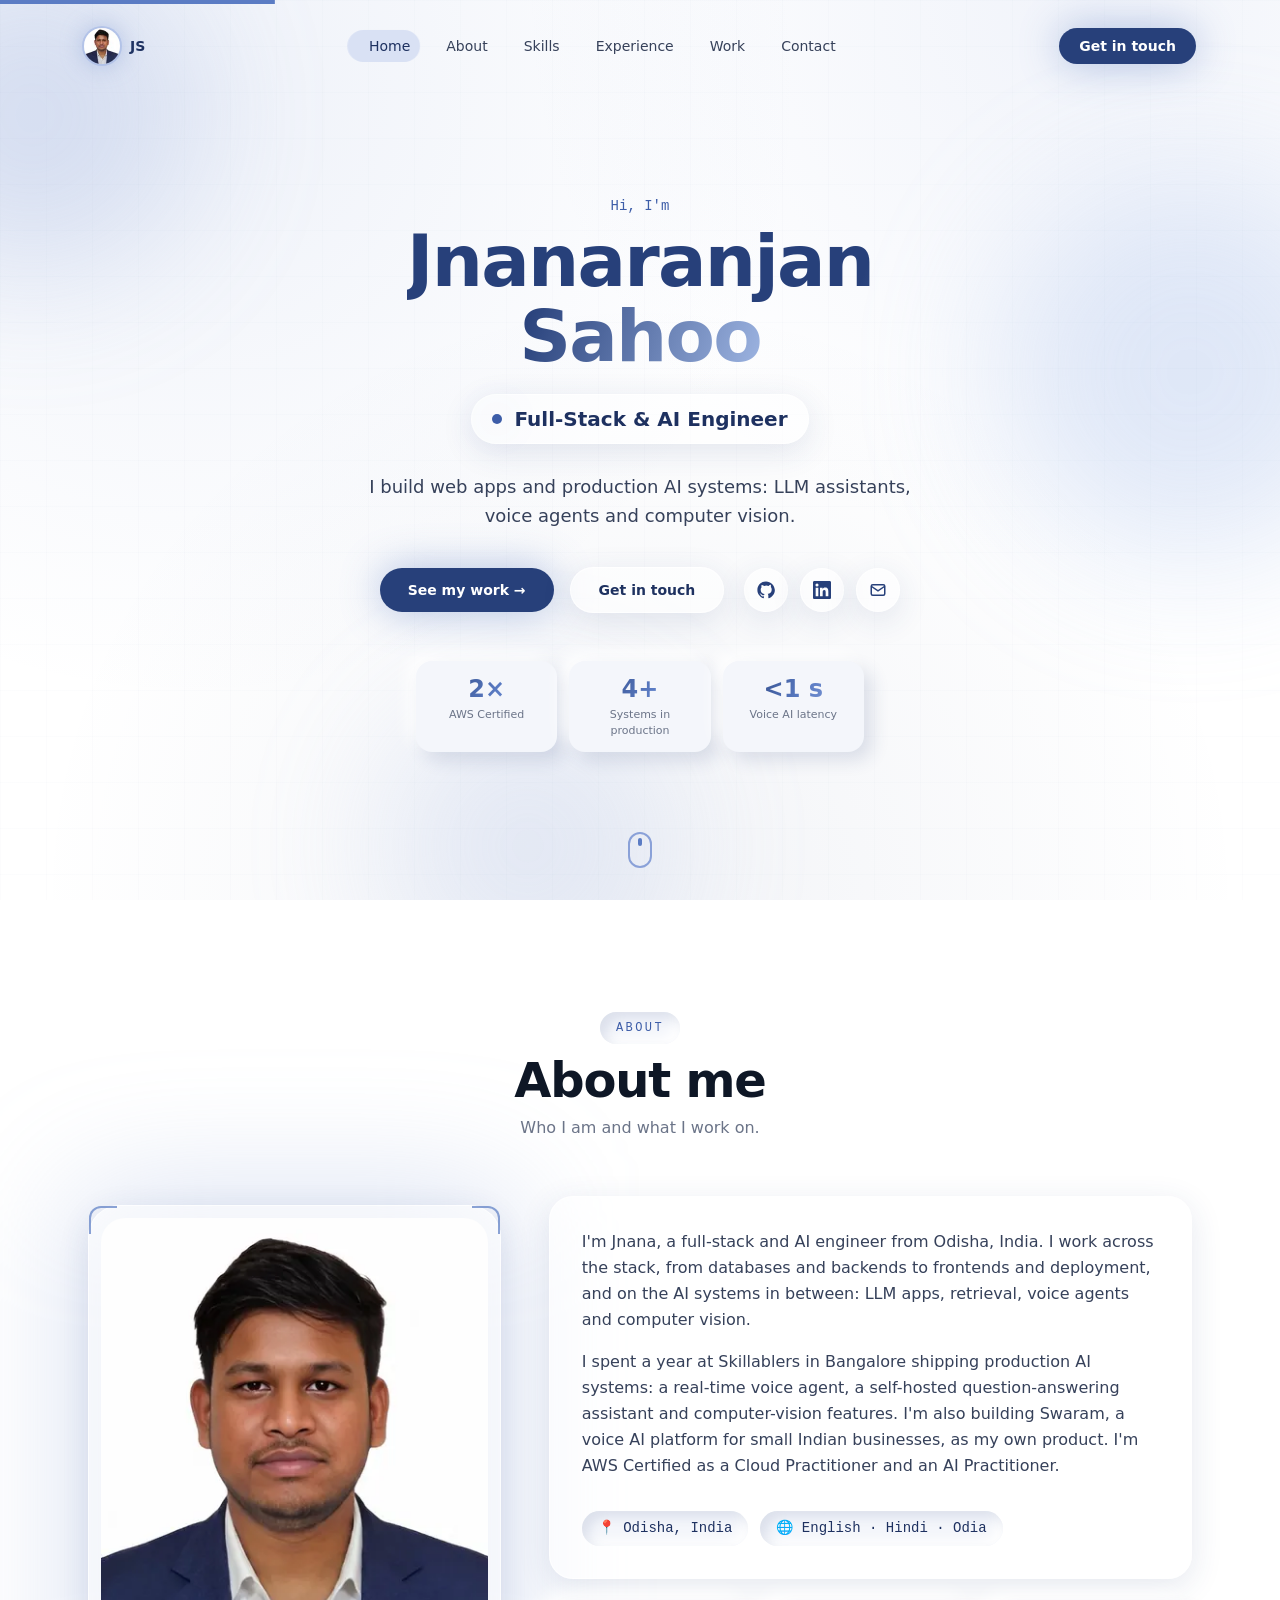
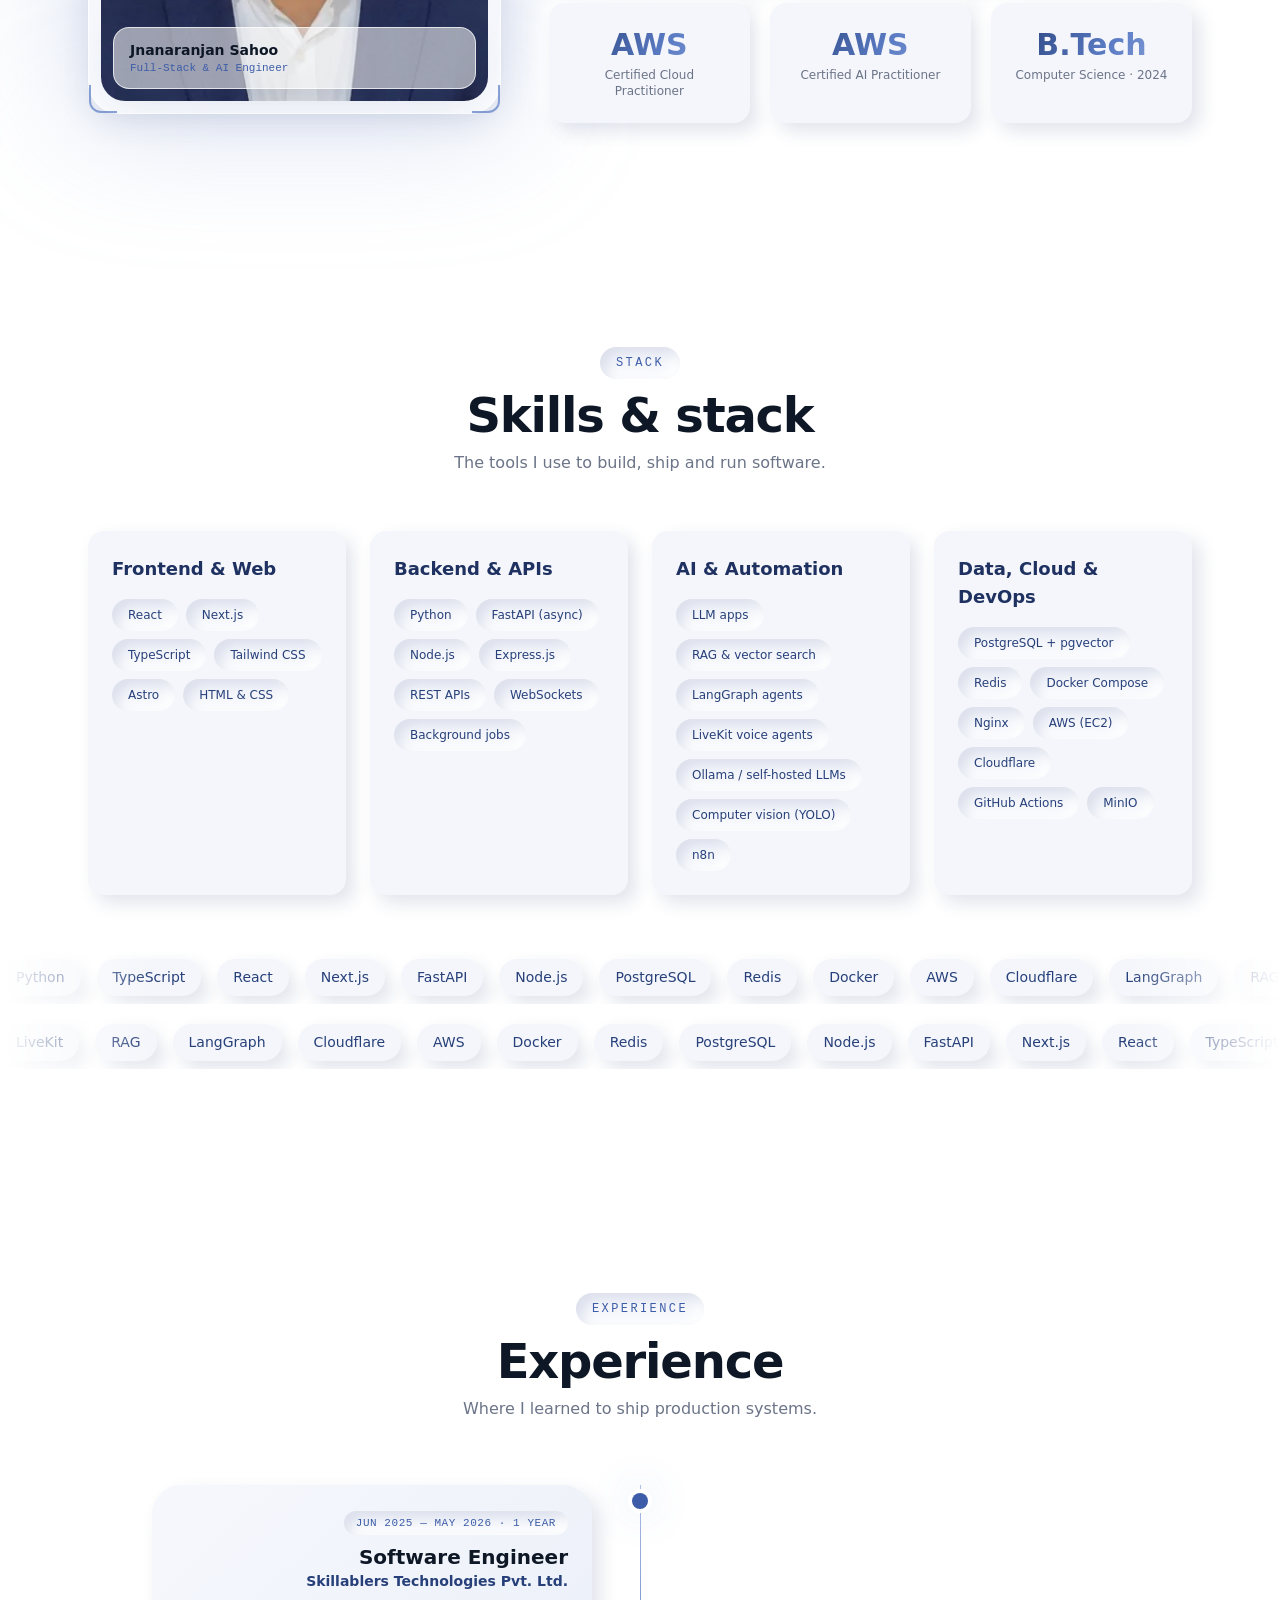
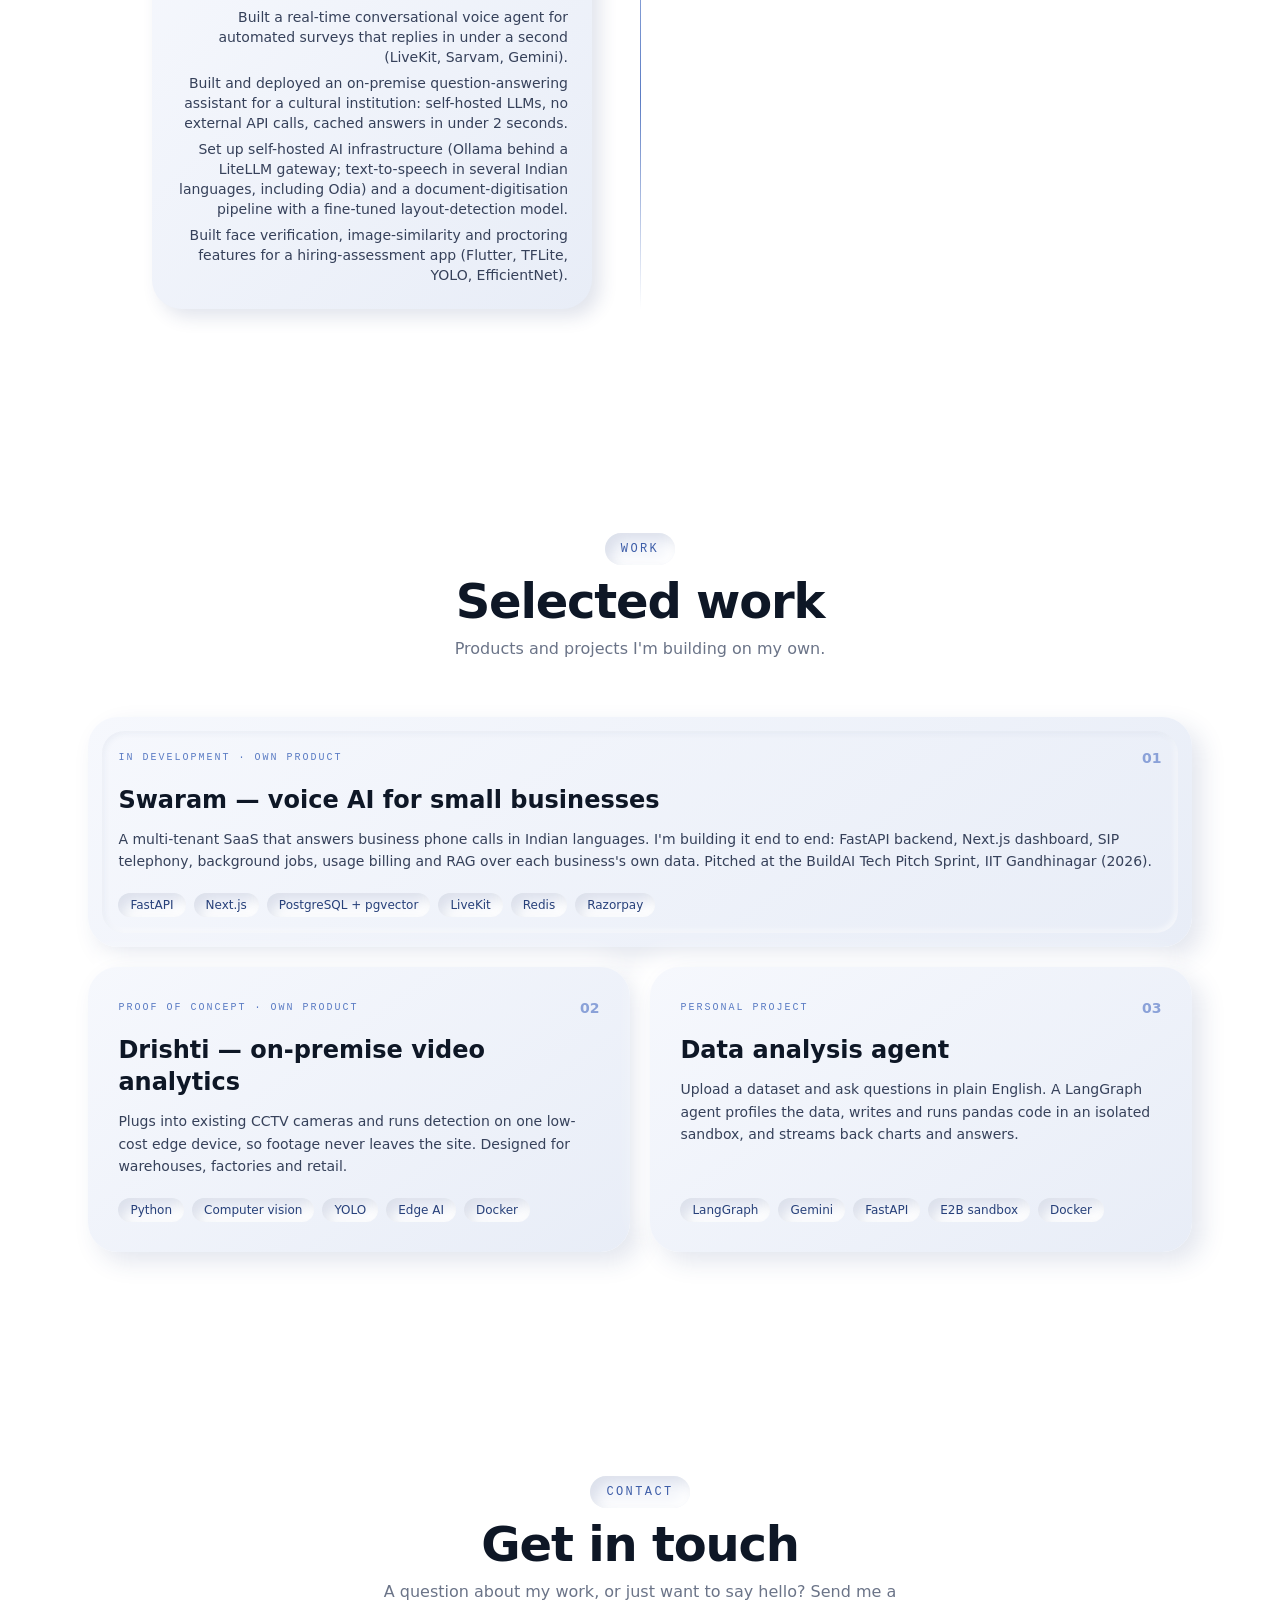
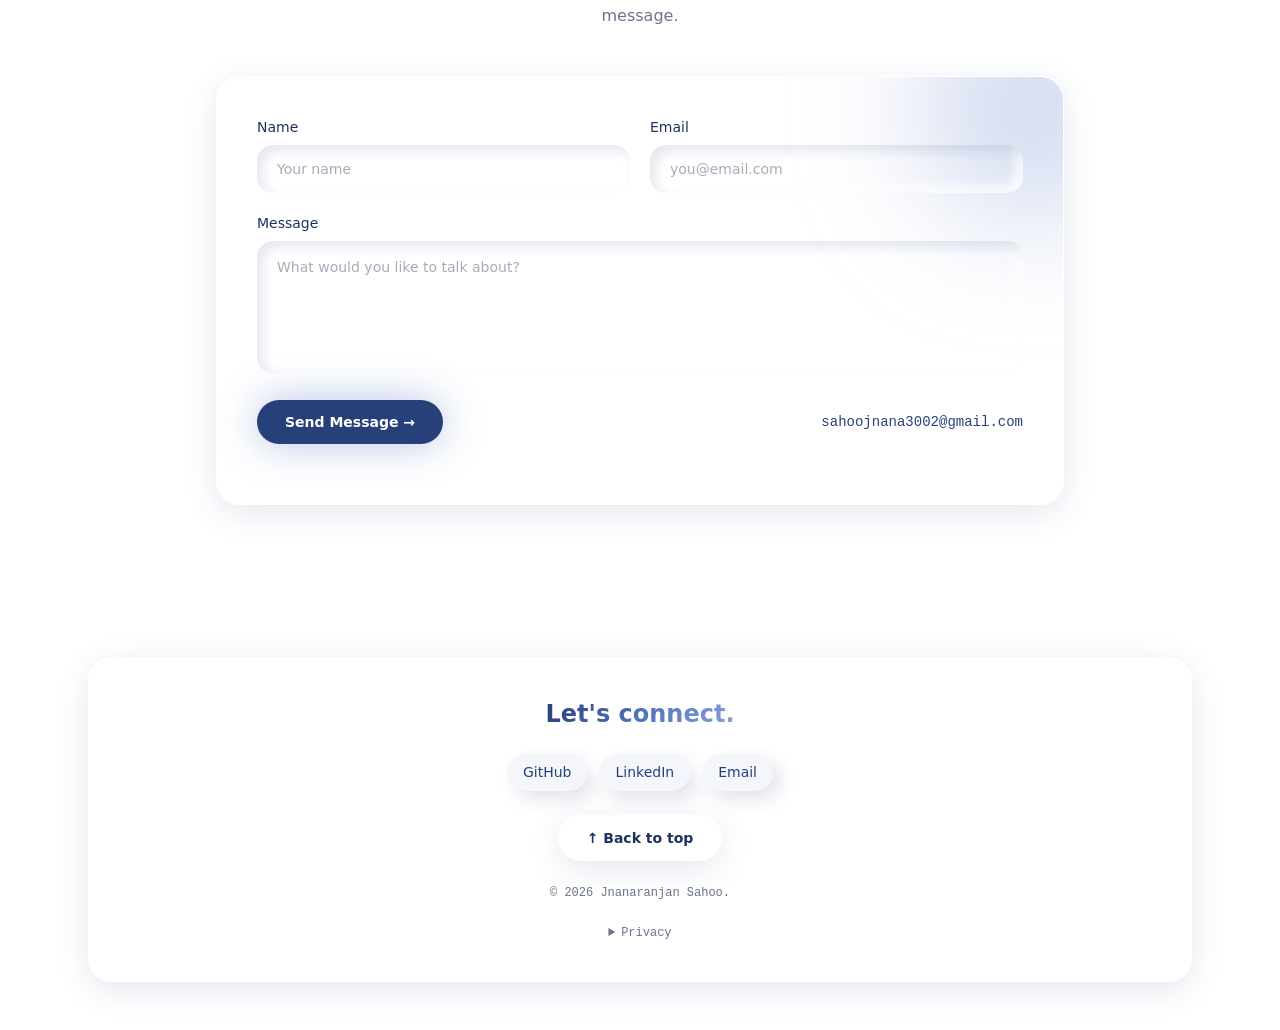
==== commit 2780e378: "Deploy portfolio" ====
--- a/index.html
+++ b/index.html
@@ -1,19 +1,52 @@
-<!DOCTYPE html><html lang="en"><head><meta charset="UTF-8"><meta http-equiv="Content-Security-Policy" content="default-src 'self'; script-src 'self' https://*.googletagmanager.com 'sha256-BF0290pkb3jxQsE7z00xR8Imp8X34FLC88L0lkMnrGw=' 'sha256-Q2BPg90ZMplYY+FSdApNErhpWafg2hcRRbndmvxuL/Q=' 'sha256-QQAq1msjUY7h/14axkktKKh9FM18MyUGFVZMBF24o+4=' 'sha256-QzWFZi+FLIx23tnm9SBU4aEgx4x8DsuASP07mfqol/c=' 'sha256-Ya0pUYrC7nM5Cn/056TyVuEiz6dFGrzmkWzgON0pF0U='; style-src 'self' 'unsafe-inline' https://fonts.googleapis.com; img-src 'self' data: blob: https://*.google-analytics.com https://*.googletagmanager.com; font-src 'self' https://fonts.gstatic.com; connect-src 'self' https://*.google-analytics.com https://*.analytics.google.com https://*.googletagmanager.com https://api.emailjs.com; object-src 'none'; base-uri 'self'; form-action 'self'"><meta name="viewport" content="width=device-width, initial-scale=1"><meta name="referrer" content="strict-origin-when-cross-origin"><!-- Google Search Console Verification --><meta name="google-site-verification" content="LJMZXdmVCiQdUKfiJmOUua1oV9nctKnxQz4Q51pdkRA"><!-- Primary SEO --><title>Jnanaranjan Sahoo — Full-Stack &amp; AI Engineer</title><meta name="description" content="Full-stack &amp; AI engineer in Odisha, India. I build web apps and production AI systems: LLM assistants, voice agents and computer vision. AWS certified."><meta name="robots" content="index, follow"><link rel="canonical" href="https://jnana-ai-eng.github.io/"><!-- Open Graph --><meta property="og:type" content="website"><meta property="og:url" content="https://jnana-ai-eng.github.io/"><meta property="og:title" content="Jnanaranjan Sahoo — Full-Stack &amp; AI Engineer"><meta property="og:description" content="Full-stack &amp; AI engineer in Odisha, India. I build web apps and production AI systems: LLM assistants, voice agents and computer vision. AWS certified."><meta property="og:site_name" content="Jnanaranjan Sahoo"><meta property="og:locale" content="en_IN"><meta property="og:image" content="https://jnana-ai-eng.github.io/og-image.png"><meta property="og:image:type" content="image/png"><meta property="og:image:width" content="1200"><meta property="og:image:height" content="630"><meta property="og:image:alt" content="Jnanaranjan Sahoo — Full-Stack &amp; AI Engineer"><!-- Twitter / X --><meta name="twitter:card" content="summary_large_image"><meta name="twitter:title" content="Jnanaranjan Sahoo — Full-Stack &amp; AI Engineer"><meta name="twitter:description" content="Full-stack &amp; AI engineer in Odisha, India. I build web apps and production AI systems: LLM assistants, voice agents and computer vision. AWS certified."><meta name="twitter:image" content="https://jnana-ai-eng.github.io/og-image.png"><meta name="twitter:image:alt" content="Jnanaranjan Sahoo — Full-Stack &amp; AI Engineer"><!-- Favicons: "JS" monogram generated at build (src/lib/brand-icons.ts) --><link rel="icon" href="/favicon.ico" sizes="48x48"><link rel="icon" href="/favicon.svg" type="image/svg+xml"><link rel="apple-touch-icon" href="/apple-touch-icon.png"><!-- Google Fonts — Space Grotesk --><link rel="preconnect" href="https://fonts.googleapis.com"><link rel="preconnect" href="https://fonts.gstatic.com" crossorigin><link href="https://fonts.googleapis.com/css2?family=Space+Grotesk:wght@300;400;500;600;700&family=JetBrains+Mono:wght@400;500&display=swap" rel="stylesheet"><!-- JSON-LD Structured Data (WebSite + ProfilePage + Person) --><script type="application/ld+json">{"@context":"https://schema.org","@graph":[{"@type":"WebSite","@id":"https://jnana-ai-eng.github.io/#website","url":"https://jnana-ai-eng.github.io/","name":"Jnanaranjan Sahoo","inLanguage":"en"},{"@type":"ProfilePage","@id":"https://jnana-ai-eng.github.io/#profile","url":"https://jnana-ai-eng.github.io/","name":"Jnanaranjan Sahoo — Full-Stack & AI Engineer","isPartOf":{"@id":"https://jnana-ai-eng.github.io/#website"},"mainEntity":{"@id":"https://jnana-ai-eng.github.io/#person"}},{"@type":"Person","@id":"https://jnana-ai-eng.github.io/#person","name":"Jnanaranjan Sahoo","alternateName":"jnana-ai-eng","jobTitle":"Full-Stack & AI Engineer","description":"Full-stack & AI engineer in Odisha, India. I build web apps and production AI systems: LLM assistants, voice agents and computer vision. AWS certified.","url":"https://jnana-ai-eng.github.io/","image":"https://jnana-ai-eng.github.io/_astro/profile.CRkiN90N_1MUXXz.jpg","email":"mailto:sahoojnana3002@gmail.com","address":{"@type":"PostalAddress","addressRegion":"Odisha","addressCountry":"India"},"knowsAbout":["Python","TypeScript","React","Next.js","FastAPI","Node.js","PostgreSQL","Redis","Docker","AWS","Cloudflare","LangGraph","RAG","LiveKit"],"sameAs":["https://github.com/jnana-ai-eng","https://www.linkedin.com/in/jnanaranjan-sahoo"]}]}</script><!-- Google Analytics 4 (production host only) --><script>(function(){const id = "G-PBJQWS8THE";
+<!DOCTYPE html><html lang="en"><head><meta charset="UTF-8"><meta http-equiv="Content-Security-Policy" content="default-src 'self'; script-src 'self' https://*.googletagmanager.com https://eu-assets.i.posthog.com 'sha256-BF0290pkb3jxQsE7z00xR8Imp8X34FLC88L0lkMnrGw=' 'sha256-Gx5wzatxpX1sfCxLDlWugXoTdo9jmahJKt5zYI8XnHU=' 'sha256-Q2BPg90ZMplYY+FSdApNErhpWafg2hcRRbndmvxuL/Q=' 'sha256-QzWFZi+FLIx23tnm9SBU4aEgx4x8DsuASP07mfqol/c=' 'sha256-Ya0pUYrC7nM5Cn/056TyVuEiz6dFGrzmkWzgON0pF0U='; style-src 'self' 'unsafe-inline' https://fonts.googleapis.com; img-src 'self' data: blob: https://*.google-analytics.com https://*.googletagmanager.com; font-src 'self' https://fonts.gstatic.com; connect-src 'self' https://*.google-analytics.com https://*.analytics.google.com https://*.googletagmanager.com https://api.emailjs.com https://eu.i.posthog.com https://eu-assets.i.posthog.com; object-src 'none'; base-uri 'self'; form-action 'self'"><meta name="viewport" content="width=device-width, initial-scale=1"><meta name="referrer" content="strict-origin-when-cross-origin"><!-- Google Search Console Verification --><meta name="google-site-verification" content="LJMZXdmVCiQdUKfiJmOUua1oV9nctKnxQz4Q51pdkRA"><!-- Primary SEO --><title>Jnanaranjan Sahoo — Full-Stack &amp; AI Engineer</title><meta name="description" content="Full-stack &amp; AI engineer in Odisha, India. I build web apps and production AI systems: LLM assistants, voice agents and computer vision. AWS certified."><meta name="robots" content="index, follow"><link rel="canonical" href="https://jnana-ai-eng.github.io/"><!-- Open Graph --><meta property="og:type" content="website"><meta property="og:url" content="https://jnana-ai-eng.github.io/"><meta property="og:title" content="Jnanaranjan Sahoo — Full-Stack &amp; AI Engineer"><meta property="og:description" content="Full-stack &amp; AI engineer in Odisha, India. I build web apps and production AI systems: LLM assistants, voice agents and computer vision. AWS certified."><meta property="og:site_name" content="Jnanaranjan Sahoo"><meta property="og:locale" content="en_IN"><meta property="og:image" content="https://jnana-ai-eng.github.io/og-image.png"><meta property="og:image:type" content="image/png"><meta property="og:image:width" content="1200"><meta property="og:image:height" content="630"><meta property="og:image:alt" content="Jnanaranjan Sahoo — Full-Stack &amp; AI Engineer"><!-- Twitter / X --><meta name="twitter:card" content="summary_large_image"><meta name="twitter:title" content="Jnanaranjan Sahoo — Full-Stack &amp; AI Engineer"><meta name="twitter:description" content="Full-stack &amp; AI engineer in Odisha, India. I build web apps and production AI systems: LLM assistants, voice agents and computer vision. AWS certified."><meta name="twitter:image" content="https://jnana-ai-eng.github.io/og-image.png"><meta name="twitter:image:alt" content="Jnanaranjan Sahoo — Full-Stack &amp; AI Engineer"><!-- Favicons: "JS" monogram generated at build (src/lib/brand-icons.ts) --><link rel="icon" href="/favicon.ico" sizes="48x48"><link rel="icon" href="/favicon.svg" type="image/svg+xml"><link rel="apple-touch-icon" href="/apple-touch-icon.png"><!-- Google Fonts — Space Grotesk --><link rel="preconnect" href="https://fonts.googleapis.com"><link rel="preconnect" href="https://fonts.gstatic.com" crossorigin><link href="https://fonts.googleapis.com/css2?family=Space+Grotesk:wght@300;400;500;600;700&family=JetBrains+Mono:wght@400;500&display=swap" rel="stylesheet"><!-- JSON-LD Structured Data (WebSite + ProfilePage + Person) --><script type="application/ld+json">{"@context":"https://schema.org","@graph":[{"@type":"WebSite","@id":"https://jnana-ai-eng.github.io/#website","url":"https://jnana-ai-eng.github.io/","name":"Jnanaranjan Sahoo","inLanguage":"en"},{"@type":"ProfilePage","@id":"https://jnana-ai-eng.github.io/#profile","url":"https://jnana-ai-eng.github.io/","name":"Jnanaranjan Sahoo — Full-Stack & AI Engineer","isPartOf":{"@id":"https://jnana-ai-eng.github.io/#website"},"mainEntity":{"@id":"https://jnana-ai-eng.github.io/#person"}},{"@type":"Person","@id":"https://jnana-ai-eng.github.io/#person","name":"Jnanaranjan Sahoo","alternateName":"jnana-ai-eng","jobTitle":"Full-Stack & AI Engineer","description":"Full-stack & AI engineer in Odisha, India. I build web apps and production AI systems: LLM assistants, voice agents and computer vision. AWS certified.","url":"https://jnana-ai-eng.github.io/","image":"https://jnana-ai-eng.github.io/_astro/profile.CRkiN90N_1MUXXz.jpg","email":"mailto:sahoojnana3002@gmail.com","address":{"@type":"PostalAddress","addressRegion":"Odisha","addressCountry":"India"},"knowsAbout":["Python","TypeScript","React","Next.js","FastAPI","Node.js","PostgreSQL","Redis","Docker","AWS","Cloudflare","LangGraph","RAG","LiveKit"],"sameAs":["https://github.com/jnana-ai-eng","https://www.linkedin.com/in/jnanaranjan-sahoo"]}]}</script><!-- Google Analytics 4 (production host only) --><script>(function(){const id = "G-PBJQWS8THE";
 const host = "jnana-ai-eng.github.io";
+const ph = {"key":"phc_Auw6awq2EoEH2mXX6vtU2bpZhv2fgCFZgkBYDZHM432u","apiHost":"https://eu.i.posthog.com","site":"github.io","sessionRecording":false};
 
     window.dataLayer = window.dataLayer || [];
     window.gtag = function () { window.dataLayer.push(arguments); };
 
     if (location.hostname === host) {
-      var s = document.createElement('script');
-      s.async = true;
-      s.src = 'https://www.googletagmanager.com/gtag/js?id=' + id;
-      document.head.appendChild(s);
+      if (id) {
+        var s = document.createElement('script');
+        s.async = true;
+        s.src = 'https://www.googletagmanager.com/gtag/js?id=' + id;
+        document.head.appendChild(s);
 
-      gtag('js', new Date());
-      var config = { allow_google_signals: false, allow_ad_personalization_signals: false, cookie_flags: 'secure;samesite=lax' };
-      if (/[?&]ga_debug=1(&|$)/.test(location.search)) config.debug_mode = true;
-      gtag('config', id, config);
+        gtag('js', new Date());
+        var config = { allow_google_signals: false, allow_ad_personalization_signals: false, cookie_flags: 'secure;samesite=lax' };
+        if (/[?&]ga_debug=1(&|$)/.test(location.search)) config.debug_mode = true;
+        gtag('config', id, config);
+      }
+
+      if (ph.key) {
+        // Official PostHog snippet: a queueing stub; init() adds array.js from the -assets host.
+        !function(t,e){var o,n,p,r;e.__SV||(window.posthog=e,e._i=[],e.init=function(i,s,a){function g(t,e){var o=e.split(".");2==o.length&&(t=t[o[0]],e=o[1]),t[e]=function(){t.push([e].concat(Array.prototype.slice.call(arguments,0)))}}(p=t.createElement("script")).type="text/javascript",p.crossOrigin="anonymous",p.async=!0,p.src=s.api_host.replace(".i.posthog.com","-assets.i.posthog.com")+"/static/array.js",(r=t.getElementsByTagName("script")[0]).parentNode.insertBefore(p,r);var u=e;for(void 0!==a?u=e[a]=[]:a="posthog",u.people=u.people||[],u.toString=function(t){var e="posthog";return"posthog"!==a&&(e+="."+a),t||(e+=" (stub)"),e},u.people.toString=function(){return u.toString(1)+".people (stub)"},o="init capture register register_once register_for_session unregister unregister_for_session getFeatureFlag getFeatureFlagPayload isFeatureEnabled reloadFeatureFlags updateEarlyAccessFeatureEnrollment getEarlyAccessFeatures on onFeatureFlags onSessionId getSurveys getActiveMatchingSurveys renderSurvey canRenderSurvey getNextSurveyStep setPersonProperties group resetGroups setPersonPropertiesForFlags resetPersonPropertiesForFlags setGroupPropertiesForFlags resetGroupPropertiesForFlags reset get_distinct_id getGroups get_session_id get_session_replay_url alias set_config startSessionRecording stopSessionRecording sessionRecordingStarted captureException loadToolbar get_property getSessionProperty createPersonProfile opt_in_capturing opt_out_capturing has_opted_in_capturing has_opted_out_capturing clear_opt_in_out_capturing debug".split(" "),n=0;n<o.length;n++)g(u,o[n]);e._i.push([i,s,a])},e.__SV=1)}(document,window.posthog||[]);
+
+        // Start on the first interaction, or 3.5 s after load, whichever comes first (A1): PostHog's
+        // scripts then never compete with the hero paint.
+        var triggers = ['scroll', 'pointerdown', 'keydown', 'touchstart'];
+        var started = false;
+        var startPostHog = function () {
+          if (started) return;
+          started = true;
+          triggers.forEach(function (t) { window.removeEventListener(t, startPostHog); });
+          posthog.init(ph.key, {
+            api_host: ph.apiHost,
+            person_profiles: 'identified_only',
+            secure_cookie: true,
+            disable_surveys: true,
+            disable_session_recording: !ph.sessionRecording,
+            session_recording: { maskAllInputs: true },
+            loaded: function (p) { p.register({ site: ph.site }); },
+          });
+        };
+        var arm = function () {
+          triggers.forEach(function (t) { window.addEventListener(t, startPostHog, { passive: true }); });
+          setTimeout(startPostHog, 3500);
+        };
+        if (document.readyState === 'complete') arm();
+        else window.addEventListener('load', arm);
+      }
     }
 
     function gaLocation(el) {
@@ -32,6 +65,7 @@
       var label = el.getAttribute('data-ga-label');
       if (label) params.label = label;
       gtag('event', name, params);
+      if (window.posthog && window.posthog.capture) window.posthog.capture(name, params);
     }, true);
   })();</script><link rel="stylesheet" href="/_astro/Layout.DKZwdj8S.css"><style>.card-grid{grid-template-columns:1fr;gap:1.25rem;width:100%;display:grid}@media (width>=640px){.card-grid{grid-template-columns:repeat(2,1fr);grid-auto-rows:auto}.magic-bento-card:first-child,.magic-bento-card:nth-child(4){grid-column:span 2}}.magic-bento-card{--glow-x:50%;--glow-y:50%;--glow-intensity:0;--glow-radius:220px;--glow-color:91, 124, 196;flex-direction:column;justify-content:space-between;min-height:220px;padding:1.9rem;transition:transform .4s cubic-bezier(.22,1,.36,1),box-shadow .4s cubic-bezier(.22,1,.36,1);display:flex;position:relative;overflow:hidden}.card-grid .magic-bento-card{background:linear-gradient(145deg,#f6f8fd,#e8edf7);border-radius:1.85rem;box-shadow:10px 10px 24px #27407a21,-10px -10px 24px #fffffff2}.card-grid .magic-bento-card:first-child:before{content:"";pointer-events:none;z-index:0;border-radius:1.4rem;position:absolute;inset:14px;box-shadow:inset 2px 2px 6px #27407a0f,inset -2px -2px 6px #ffffffb3}.card-grid .magic-bento-card:hover{transform:translateY(-5px);box-shadow:14px 18px 36px #27407a2e,-12px -12px 28px #fff}.card-grid .magic-bento-card:active{transform:translateY(-1px);box-shadow:inset 6px 6px 14px #27407a1f,inset -6px -6px 14px #ffffffe6}@media (prefers-reduced-motion:reduce){.card-grid .magic-bento-card:hover{transform:none}}.magic-bento-card--border-glow:after{content:"";background:radial-gradient(var(--glow-radius) circle at var(--glow-x) var(--glow-y), rgba(var(--glow-color), calc(var(--glow-intensity) * .9)) 0%, rgba(var(--glow-color), calc(var(--glow-intensity) * .4)) 30%, transparent 60%);border-radius:inherit;-webkit-mask-composite:xor;pointer-events:none;z-index:3;padding:2px;transition:opacity .3s;position:absolute;inset:0;-webkit-mask-image:linear-gradient(#fff 0 0),linear-gradient(#fff 0 0);mask-image:linear-gradient(#fff 0 0),linear-gradient(#fff 0 0);-webkit-mask-position:0 0,0 0;mask-position:0 0,0 0;-webkit-mask-size:auto,auto;mask-size:auto,auto;-webkit-mask-repeat:repeat,repeat;mask-repeat:repeat,repeat;-webkit-mask-clip:content-box,border-box;mask-clip:content-box,border-box;-webkit-mask-origin:content-box,border-box;mask-origin:content-box,border-box;mask-composite:exclude;mask-mode:match-source,match-source}.particle-container{position:relative;overflow:hidden}.global-spotlight{mix-blend-mode:multiply;will-change:transform, opacity;pointer-events:none;z-index:200!important}.bento-section{user-select:none;position:relative}
-</style></head><body><style>astro-island,astro-slot,astro-static-slot{display:contents}</style><script>(()=>{var l=(n,t)=>{let i=async()=>{await(await n())()},e=typeof t.value=="object"?t.value:void 0,s={timeout:e==null?void 0:e.timeout};"requestIdleCallback"in window?window.requestIdleCallback(i,s):setTimeout(i,s.timeout||200)};(self.Astro||(self.Astro={})).idle=l;window.dispatchEvent(new Event("astro:idle"));})();</script><script>(()=>{var g=Object.defineProperty;var w=(a,s,c)=>s in a?g(a,s,{enumerable:!0,configurable:!0,writable:!0,value:c}):a[s]=c;var l=(a,s,c)=>w(a,typeof s!="symbol"?s+"":s,c);var E=new Set(["__proto__","constructor","prototype"]);{let a={0:t=>y(t),1:t=>c(t),2:t=>new RegExp(t),3:t=>new Date(t),4:t=>new Map(c(t)),5:t=>new Set(c(t)),6:t=>BigInt(t),7:t=>new URL(t),8:t=>new Uint8Array(t),9:t=>new Uint16Array(t),10:t=>new Uint32Array(t),11:t=>Number.POSITIVE_INFINITY*t},s=t=>{let[p,e]=t;return p in a?a[p](e):void 0},c=t=>t.map(s),y=t=>typeof t!="object"||t===null?t:Object.fromEntries(Object.entries(t).map(([p,e])=>[p,s(e)]));class f extends HTMLElement{constructor(){super(...arguments);l(this,"Component");l(this,"hydrator");l(this,"hydrate",async()=>{var b;if(!this.hydrator||!this.isConnected)return;let e=(b=this.parentElement)==null?void 0:b.closest("astro-island[ssr]");if(e){e.addEventListener("astro:hydrate",this.hydrate,{once:!0});return}let r=this.querySelectorAll("astro-slot"),n={},d=this.querySelectorAll("template[data-astro-template]");for(let o of d){let i=o.closest(this.tagName);i!=null&&i.isSameNode(this)&&(n[o.getAttribute("data-astro-template")||"default"]=o.innerHTML,o.remove())}for(let o of r){let i=o.closest(this.tagName);i!=null&&i.isSameNode(this)&&(n[o.getAttribute("name")||"default"]=o.innerHTML)}let u;try{u=this.hasAttribute("props")?y(JSON.parse(this.getAttribute("props"))):{}}catch(o){let i=this.getAttribute("component-url")||"<unknown>",v=this.getAttribute("component-export");throw v&&(i+=` (export ${v})`),console.error(`[hydrate] Error parsing props for component ${i}`,this.getAttribute("props"),o),o}let h;await this.hydrator(this)(this.Component,u,n,{client:this.getAttribute("client")}),this.removeAttribute("ssr"),this.dispatchEvent(new CustomEvent("astro:hydrate"))});l(this,"unmount",()=>{this.isConnected||this.dispatchEvent(new CustomEvent("astro:unmount"))})}disconnectedCallback(){document.removeEventListener("astro:after-swap",this.unmount),document.addEventListener("astro:after-swap",this.unmount,{once:!0})}connectedCallback(){if(!this.hasAttribute("await-children")||document.readyState==="interactive"||document.readyState==="complete")this.childrenConnectedCallback();else{let e=()=>{document.removeEventListener("DOMContentLoaded",e),r.disconnect(),this.childrenConnectedCallback()},r=new MutationObserver(()=>{var n;((n=this.lastChild)==null?void 0:n.nodeType)===Node.COMMENT_NODE&&this.lastChild.nodeValue==="astro:end"&&(this.lastChild.remove(),e())});r.observe(this,{childList:!0}),document.addEventListener("DOMContentLoaded",e)}}async childrenConnectedCallback(){let e=this.getAttribute("before-hydration-url");e&&await import(e),this.start()}getRetryImportUrl(e){let r=new URL(e,document.baseURI);return r.searchParams.set("astro-retry",Date.now().toString()),r.toString()}async importWithRetry(e){try{return await import(e)}catch(r){return await new Promise(n=>setTimeout(n,1e3)),import(this.getRetryImportUrl(e))}}handleHydrationError(e){let r=this.getAttribute("component-url"),n=new CustomEvent("astro:hydration-error",{cancelable:!0,bubbles:!0,composed:!0,detail:{error:e,componentUrl:r}});this.dispatchEvent(n)&&console.error(`[astro-island] Error hydrating ${r}`,e)}async start(){let e=JSON.parse(this.getAttribute("opts")),r=this.getAttribute("client");if(Astro[r]===void 0){window.addEventListener(`astro:${r}`,()=>this.start(),{once:!0});return}try{await Astro[r](async()=>{let n=this.getAttribute("renderer-url");try{let[d,{default:u}]=await Promise.all([this.importWithRetry(this.getAttribute("component-url")),n?this.importWithRetry(n):Promise.resolve({default:()=>()=>{}})]),h=this.getAttribute("component-export")||"default";if(h.includes(".")){this.Component=d;for(let m of h.split(".")){if(E.has(m)||!this.Component||typeof this.Component!="object"&&typeof this.Component!="function"||!Object.hasOwn(this.Component,m))throw new Error(`Invalid component export path: ${h}`);this.Component=this.Component[m]}}else{if(E.has(h))throw new Error(`Invalid component export path: ${h}`);this.Component=d[h]}return this.hydrator=u,this.hydrate}catch(d){return this.handleHydrationError(d),()=>{}}},e,this)}catch(n){this.handleHydrationError(n)}}attributeChangedCallback(){this.hydrate()}}l(f,"observedAttributes",["props"]),customElements.get("astro-island")||customElements.define("astro-island",f)}})();</script><astro-island uid="1ba8Qv" prefix="r4" component-url="/_astro/SmoothScroll.Ch_eKSLu.js" component-export="SmoothScroll" renderer-url="/_astro/client.RMePetAg.js" props="{}" ssr client="idle" opts="{&quot;name&quot;:&quot;SmoothScroll&quot;,&quot;value&quot;:true}"></astro-island><script>(()=>{var e=async t=>{await(await t())()};(self.Astro||(self.Astro={})).load=e;window.dispatchEvent(new Event("astro:load"));})();</script><astro-island uid="Z1NDlzI" prefix="r9" component-url="/_astro/NavbarInteractive.Bc1ZEAuE.js" component-export="NavbarInteractive" renderer-url="/_astro/client.RMePetAg.js" props="{&quot;avatarSrc&quot;:[0,&quot;/_astro/profile.CRkiN90N_22NJSh.webp&quot;]}" ssr client="load" opts="{&quot;name&quot;:&quot;NavbarInteractive&quot;,&quot;value&quot;:true}" await-children><header class="fixed inset-x-0 top-0 z-50 px-4 pt-4" style="transform:translateY(-80px)"><nav class="mx-auto flex max-w-6xl items-center justify-between rounded-full px-5 py-3 transition-all duration-300 bg-transparent" aria-label="Main navigation"><a href="#home" class="group flex items-center gap-2.5" aria-label="Jnanaranjan Sahoo — home"><span class="relative inline-block"><span class="absolute inset-0 rounded-full bg-navy-400/40 blur-md transition-opacity duration-300 group-hover:opacity-100"></span><img src="/_astro/profile.CRkiN90N_22NJSh.webp" alt="Jnanaranjan Sahoo" width="36" height="36" class="relative h-9 w-9 rounded-full object-cover ring-2 ring-navy-200 transition-transform duration-300 group-hover:scale-105"/></span><span class="hidden font-display text-sm font-bold text-navy-700 sm:inline">JS</span></a><ul class="hidden items-center gap-1 md:flex" role="list"><li><a href="#home" aria-current="page" class="relative rounded-full px-4 py-2 text-sm font-medium transition-colors text-navy-700"><span class="absolute inset-0 -z-10 rounded-full bg-navy-100"></span>Home</a></li><li><a href="#about" class="relative rounded-full px-4 py-2 text-sm font-medium transition-colors text-ink-soft hover:bg-navy-50 hover:text-navy-700">About</a></li><li><a href="#skills" class="relative rounded-full px-4 py-2 text-sm font-medium transition-colors text-ink-soft hover:bg-navy-50 hover:text-navy-700">Skills</a></li><li><a href="#experience" class="relative rounded-full px-4 py-2 text-sm font-medium transition-colors text-ink-soft hover:bg-navy-50 hover:text-navy-700">Experience</a></li><li><a href="#projects" class="relative rounded-full px-4 py-2 text-sm font-medium transition-colors text-ink-soft hover:bg-navy-50 hover:text-navy-700">Work</a></li><li><a href="#contact" class="relative rounded-full px-4 py-2 text-sm font-medium transition-colors text-ink-soft hover:bg-navy-50 hover:text-navy-700">Contact</a></li></ul><a href="#contact" data-ga-event="cta_click" data-ga-label="nav_lets_talk" class="hidden rounded-full bg-navy-600 px-5 py-2 text-sm font-semibold text-white shadow-glow transition-colors hover:bg-navy-700 md:inline-block">Get in touch</a><button class="grid h-9 w-9 place-items-center rounded-full glass md:hidden" aria-label="Open menu" aria-expanded="false" aria-controls="mobile-menu"><div class="space-y-1.5" aria-hidden="true"><span class="block h-0.5 w-5 bg-navy-700"></span><span class="block h-0.5 w-5 bg-navy-700"></span></div></button></nav></header><div class="fixed inset-x-0 top-0 z-[60] h-1 origin-left bg-gradient-to-r from-navy-400 to-sky" aria-hidden="true" style="transform:scaleX(0)"></div><!--astro:end--></astro-island><!-- Fallback static nav shell for search crawlers / non-JS users --><noscript><div class="fixed inset-x-0 top-0 z-50 bg-white/90 px-6 py-4 backdrop-blur shadow-sm"><div class="mx-auto flex max-w-6xl items-center justify-between"><a href="#home" class="font-display font-bold text-navy-700">Jnanaranjan Sahoo</a><ul class="flex items-center gap-4 text-sm font-medium"><li><a href="#home" class="text-ink-soft hover:text-navy-700">Home</a></li><li><a href="#about" class="text-ink-soft hover:text-navy-700">About</a></li><li><a href="#skills" class="text-ink-soft hover:text-navy-700">Skills</a></li><li><a href="#experience" class="text-ink-soft hover:text-navy-700">Experience</a></li><li><a href="#projects" class="text-ink-soft hover:text-navy-700">Work</a></li><li><a href="#contact" class="text-ink-soft hover:text-navy-700">Contact</a></li></ul></div></div></noscript><main id="main-content"><section id="home" class="relative flex min-h-screen items-center overflow-hidden pt-24 pb-12 sm:pt-28 sm:pb-16"><div class="pointer-events-none absolute inset-0 -z-10" aria-hidden="true"><div class="glow-orb left-[-10%] top-[-5%] h-80 w-80 animate-float bg-navy-300/50"></div><div class="glow-orb right-[-8%] top-[20%] h-96 w-96 animate-float bg-sky-light/60" style="animation-delay: 2s"></div><div class="glow-orb bottom-[-10%] left-[30%] h-72 w-72 animate-float bg-navy-200/50" style="animation-delay: 4s"></div><div class="absolute inset-0 bg-grid-light bg-[size:46px_46px] opacity-30"></div></div><div class="mx-auto flex w-full max-w-3xl flex-col items-center px-6 text-center"><p class="font-mono text-sm text-navy-500">Hi, I&#39;m</p><h1 class="mt-2 font-display text-[2.6rem] font-bold leading-[1.04] tracking-tight sm:text-6xl lg:text-7xl"><span class="shiny-text">Jnanaranjan Sahoo</span></h1><p class="mt-5 inline-flex items-center gap-3 rounded-full glass px-5 py-2.5 font-display text-lg font-semibold text-navy-700 sm:text-xl"><span class="h-2.5 w-2.5 rounded-full bg-navy-500 shadow-glow" aria-hidden="true"></span>Full-Stack &amp; AI Engineer</p><p class="mt-7 max-w-xl text-base leading-relaxed text-ink-soft sm:text-lg">I build web apps and production AI systems: LLM assistants, voice agents and computer vision.</p><div class="mt-9 flex flex-wrap items-center justify-center gap-4"><a href="#projects" data-ga-event="cta_click" data-ga-label="view_work" class="relative inline-flex items-center justify-center gap-2 rounded-full px-7 py-3 text-sm font-semibold transition-colors duration-300 bg-navy-600 text-white shadow-glow hover:bg-navy-700">See my work →</a><a href="#contact" data-ga-event="cta_click" data-ga-label="get_in_touch" class="relative inline-flex items-center justify-center gap-2 rounded-full px-7 py-3 text-sm font-semibold transition-colors duration-300 glass text-navy-700 hover:text-navy-900">Get in touch</a><div class="flex items-center gap-3 ml-1" aria-label="Social links"><a href="https://github.com/jnana-ai-eng" aria-label="GitHub profile" class="grid h-11 w-11 place-items-center rounded-full glass text-navy-600 transition-all duration-300 hover:-translate-y-1 hover:text-navy-800 hover:shadow-glow" target="_blank" rel="noopener noreferrer"><svg width="18" height="18" viewBox="0 0 24 24" fill="currentColor" aria-hidden="true"><path d="M12 .5C5.7.5.5 5.7.5 12c0 5.1 3.3 9.4 7.9 10.9.6.1.8-.2.8-.5v-2c-3.2.7-3.9-1.4-3.9-1.4-.5-1.3-1.3-1.7-1.3-1.7-1.1-.7.1-.7.1-.7 1.2.1 1.8 1.2 1.8 1.2 1 1.8 2.8 1.3 3.5 1 .1-.8.4-1.3.8-1.6-2.6-.3-5.3-1.3-5.3-5.7 0-1.3.5-2.3 1.2-3.1-.1-.3-.5-1.5.1-3.1 0 0 1-.3 3.3 1.2a11.5 11.5 0 0 1 6 0C17.3 4.7 18.3 5 18.3 5c.6 1.6.2 2.8.1 3.1.8.8 1.2 1.8 1.2 3.1 0 4.4-2.7 5.4-5.3 5.7.4.4.8 1.1.8 2.2v3.3c0 .3.2.6.8.5 4.6-1.5 7.9-5.8 7.9-10.9C23.5 5.7 18.3.5 12 .5z"></path></svg></a><a href="https://www.linkedin.com/in/jnanaranjan-sahoo" aria-label="LinkedIn profile" class="grid h-11 w-11 place-items-center rounded-full glass text-navy-600 transition-all duration-300 hover:-translate-y-1 hover:text-navy-800 hover:shadow-glow" target="_blank" rel="noopener noreferrer"><svg width="18" height="18" viewBox="0 0 24 24" fill="currentColor" aria-hidden="true"><path d="M20.45 20.45h-3.56v-5.57c0-1.33-.02-3.04-1.85-3.04-1.85 0-2.13 1.45-2.13 2.94v5.67H9.35V9h3.42v1.56h.05c.48-.9 1.64-1.85 3.37-1.85 3.6 0 4.27 2.37 4.27 5.46v6.28zM5.34 7.43a2.07 2.07 0 1 1 0-4.14 2.07 2.07 0 0 1 0 4.14zM7.12 20.45H3.56V9h3.56v11.45zM22.22 0H1.77C.79 0 0 .77 0 1.73v20.54C0 23.23.79 24 1.77 24h20.45c.98 0 1.78-.77 1.78-1.73V1.73C24 .77 23.2 0 22.22 0z"></path></svg></a><a href="mailto:sahoojnana3002@gmail.com" aria-label="Send email" class="grid h-11 w-11 place-items-center rounded-full glass text-navy-600 transition-all duration-300 hover:-translate-y-1 hover:text-navy-800 hover:shadow-glow"><svg width="18" height="18" viewBox="0 0 24 24" fill="none" stroke="currentColor" stroke-width="2" aria-hidden="true"><rect x="3" y="5" width="18" height="14" rx="2"></rect><path d="m3 7 9 6 9-6"></path></svg></a></div></div><div class="mt-12 grid w-full max-w-md grid-cols-3 gap-3"><div class="neu rounded-2xl px-4 py-3 text-center"><div class="font-display text-2xl font-bold gradient-text">2×</div><div class="mt-0.5 text-[11px] font-medium text-ink-muted">AWS Certified</div></div><div class="neu rounded-2xl px-4 py-3 text-center"><div class="font-display text-2xl font-bold gradient-text">4+</div><div class="mt-0.5 text-[11px] font-medium text-ink-muted">Systems in production</div></div><div class="neu rounded-2xl px-4 py-3 text-center"><div class="font-display text-2xl font-bold gradient-text">&lt;1 s</div><div class="mt-0.5 text-[11px] font-medium text-ink-muted">Voice AI latency</div></div></div></div><!-- Hidden on phones, where the taller single column would push the stats under it --><a href="#about" class="absolute bottom-8 left-1/2 hidden -translate-x-1/2 sm:block" aria-label="Scroll to About section"><span class="flex h-9 w-6 items-start justify-center rounded-full border-2 border-navy-300 p-1" aria-hidden="true"><span class="h-2 w-1 animate-bounce rounded-full bg-navy-400"></span></span></a></section><section id="about" class="relative mx-auto max-w-6xl px-6 py-20 sm:py-28"><div class="flex flex-col items-center gap-3 text-center"><span class="chip neu-inset font-mono text-xs uppercase tracking-[0.2em] text-navy-500">About</span><h2 class="font-display text-3xl font-bold tracking-tight text-ink sm:text-4xl lg:text-5xl">About me</h2><p class="max-w-xl text-base text-ink-muted">Who I am and what I work on.</p></div><div class="mt-14 grid items-center gap-10 lg:grid-cols-5 lg:gap-12"><!-- Portrait --><div class="relative lg:col-span-2"><div class="absolute -inset-4 -z-10 rounded-[2.5rem] bg-navy-300/30 blur-3xl"></div><!-- HudFrame shell --><div class="relative rounded-[2rem] glass p-3"><!-- Corner brackets --><span class="pointer-events-none absolute left-0 top-0 h-7 w-7 rounded-tl-xl border-l-2 border-t-2 border-navy-400/70"></span><span class="pointer-events-none absolute right-0 top-0 h-7 w-7 rounded-tr-xl border-r-2 border-t-2 border-navy-400/70"></span><span class="pointer-events-none absolute bottom-0 left-0 h-7 w-7 rounded-bl-xl border-b-2 border-l-2 border-navy-400/70"></span><span class="pointer-events-none absolute bottom-0 right-0 h-7 w-7 rounded-br-xl border-b-2 border-r-2 border-navy-400/70"></span><div class="overflow-hidden rounded-[1.5rem]"><img src="/_astro/profile.CRkiN90N_ZGYwnj.webp" srcset="/_astro/profile.CRkiN90N_ZGYwnj.webp 400w, /_astro/profile.CRkiN90N_Z1r7WS6.webp 640w, /_astro/profile.CRkiN90N_ZvoJcn.webp 750w, /_astro/profile.CRkiN90N_1XyMd1.webp 800w" alt="Portrait of Jnanaranjan Sahoo" loading="lazy" decoding="async" sizes="(min-width: 400px) 400px, 100vw" data-astro-image="constrained" data-astro-image-fit="cover" data-astro-image-pos="center" width="400" height="500" class="aspect-[4/5] w-full object-cover transition-transform duration-500 hover:scale-105"></div><div class="absolute bottom-6 left-6 right-6 z-10"><div class="glass rounded-2xl px-4 py-3"><p class="font-display text-sm font-bold text-ink">Jnanaranjan Sahoo</p><p class="font-mono text-[11px] text-navy-500">Full-Stack &amp; AI Engineer</p></div></div></div></div><!-- Bio + credentials --><div class="lg:col-span-3"><div class="glass rounded-3xl p-6 sm:p-8"><div class="space-y-4 text-base leading-relaxed text-ink-soft"><p>I&#39;m Jnana, a full-stack and AI engineer from Odisha, India. I work across the stack, from databases and backends to frontends and deployment, and on the AI systems in between: LLM apps, retrieval, voice agents and computer vision.</p><p>I spent a year at Skillablers in Bangalore shipping production AI systems: a real-time voice agent, a self-hosted question-answering assistant and computer-vision features. I&#39;m also building Swaram, a voice AI platform for small Indian businesses, as my own product. I&#39;m AWS Certified as a Cloud Practitioner and an AI Practitioner.</p></div><div class="mt-8 flex flex-wrap gap-3 font-mono text-xs text-navy-600"><span class="chip neu-inset">📍 Odisha, India</span><span class="chip neu-inset">🌐 English · Hindi · Odia</span></div></div><!-- Credentials — neumorphic, statically rendered (the hero shows about.stats) --><div class="mt-6 grid gap-5 sm:grid-cols-3"><div class="neu rounded-2xl px-5 py-6 text-center"><div class="font-display text-3xl font-bold gradient-text">AWS</div><div class="mt-1 text-xs font-medium text-ink-muted">Certified Cloud Practitioner</div></div><div class="neu rounded-2xl px-5 py-6 text-center"><div class="font-display text-3xl font-bold gradient-text">AWS</div><div class="mt-1 text-xs font-medium text-ink-muted">Certified AI Practitioner</div></div><div class="neu rounded-2xl px-5 py-6 text-center"><div class="font-display text-3xl font-bold gradient-text">B.Tech</div><div class="mt-1 text-xs font-medium text-ink-muted">Computer Science · 2024</div></div></div></div></div></section><section id="skills" class="relative py-20 sm:py-28"><div class="mx-auto max-w-6xl px-6"><div class="flex flex-col items-center gap-3 text-center"><span class="chip neu-inset font-mono text-xs uppercase tracking-[0.2em] text-navy-500">Stack</span><h2 class="font-display text-3xl font-bold tracking-tight text-ink sm:text-4xl lg:text-5xl">Skills &amp; stack</h2><p class="max-w-xl text-base text-ink-muted">The tools I use to build, ship and run software.</p></div><!-- Neumorphic skill groups — all static HTML --><div class="mt-14 grid gap-6 sm:grid-cols-2 lg:grid-cols-4"><div class="neu rounded-2xl p-6"><h3 class="mb-4 font-display text-lg font-semibold text-navy-700">Frontend &amp; Web</h3><div class="flex flex-wrap gap-2"><span class="chip neu-inset text-xs text-navy-600">React</span><span class="chip neu-inset text-xs text-navy-600">Next.js</span><span class="chip neu-inset text-xs text-navy-600">TypeScript</span><span class="chip neu-inset text-xs text-navy-600">Tailwind CSS</span><span class="chip neu-inset text-xs text-navy-600">Astro</span><span class="chip neu-inset text-xs text-navy-600">HTML &amp; CSS</span></div></div><div class="neu rounded-2xl p-6"><h3 class="mb-4 font-display text-lg font-semibold text-navy-700">Backend &amp; APIs</h3><div class="flex flex-wrap gap-2"><span class="chip neu-inset text-xs text-navy-600">Python</span><span class="chip neu-inset text-xs text-navy-600">FastAPI (async)</span><span class="chip neu-inset text-xs text-navy-600">Node.js</span><span class="chip neu-inset text-xs text-navy-600">Express.js</span><span class="chip neu-inset text-xs text-navy-600">REST APIs</span><span class="chip neu-inset text-xs text-navy-600">WebSockets</span><span class="chip neu-inset text-xs text-navy-600">Background jobs</span></div></div><div class="neu rounded-2xl p-6"><h3 class="mb-4 font-display text-lg font-semibold text-navy-700">AI &amp; Automation</h3><div class="flex flex-wrap gap-2"><span class="chip neu-inset text-xs text-navy-600">LLM apps</span><span class="chip neu-inset text-xs text-navy-600">RAG &amp; vector search</span><span class="chip neu-inset text-xs text-navy-600">LangGraph agents</span><span class="chip neu-inset text-xs text-navy-600">LiveKit voice agents</span><span class="chip neu-inset text-xs text-navy-600">Ollama / self-hosted LLMs</span><span class="chip neu-inset text-xs text-navy-600">Computer vision (YOLO)</span><span class="chip neu-inset text-xs text-navy-600">n8n</span></div></div><div class="neu rounded-2xl p-6"><h3 class="mb-4 font-display text-lg font-semibold text-navy-700">Data, Cloud &amp; DevOps</h3><div class="flex flex-wrap gap-2"><span class="chip neu-inset text-xs text-navy-600">PostgreSQL + pgvector</span><span class="chip neu-inset text-xs text-navy-600">Redis</span><span class="chip neu-inset text-xs text-navy-600">Docker Compose</span><span class="chip neu-inset text-xs text-navy-600">Nginx</span><span class="chip neu-inset text-xs text-navy-600">AWS (EC2)</span><span class="chip neu-inset text-xs text-navy-600">Cloudflare</span><span class="chip neu-inset text-xs text-navy-600">GitHub Actions</span><span class="chip neu-inset text-xs text-navy-600">MinIO</span></div></div></div></div><!-- Full-width CSS marquees --><div class="mt-14 flex flex-col gap-3"><!-- Forward marquee --><div class="group relative flex overflow-hidden py-2" style="mask-image: linear-gradient(to right, transparent, black 12%, black 88%, transparent);" aria-hidden="true"><div class="flex shrink-0 items-center gap-4 pr-4" style="animation: marquee 28s linear infinite;"><span class="chip neu whitespace-nowrap text-navy-600">Python</span><span class="chip neu whitespace-nowrap text-navy-600">TypeScript</span><span class="chip neu whitespace-nowrap text-navy-600">React</span><span class="chip neu whitespace-nowrap text-navy-600">Next.js</span><span class="chip neu whitespace-nowrap text-navy-600">FastAPI</span><span class="chip neu whitespace-nowrap text-navy-600">Node.js</span><span class="chip neu whitespace-nowrap text-navy-600">PostgreSQL</span><span class="chip neu whitespace-nowrap text-navy-600">Redis</span><span class="chip neu whitespace-nowrap text-navy-600">Docker</span><span class="chip neu whitespace-nowrap text-navy-600">AWS</span><span class="chip neu whitespace-nowrap text-navy-600">Cloudflare</span><span class="chip neu whitespace-nowrap text-navy-600">LangGraph</span><span class="chip neu whitespace-nowrap text-navy-600">RAG</span><span class="chip neu whitespace-nowrap text-navy-600">LiveKit</span><span class="chip neu whitespace-nowrap text-navy-600">Python</span><span class="chip neu whitespace-nowrap text-navy-600">TypeScript</span><span class="chip neu whitespace-nowrap text-navy-600">React</span><span class="chip neu whitespace-nowrap text-navy-600">Next.js</span><span class="chip neu whitespace-nowrap text-navy-600">FastAPI</span><span class="chip neu whitespace-nowrap text-navy-600">Node.js</span><span class="chip neu whitespace-nowrap text-navy-600">PostgreSQL</span><span class="chip neu whitespace-nowrap text-navy-600">Redis</span><span class="chip neu whitespace-nowrap text-navy-600">Docker</span><span class="chip neu whitespace-nowrap text-navy-600">AWS</span><span class="chip neu whitespace-nowrap text-navy-600">Cloudflare</span><span class="chip neu whitespace-nowrap text-navy-600">LangGraph</span><span class="chip neu whitespace-nowrap text-navy-600">RAG</span><span class="chip neu whitespace-nowrap text-navy-600">LiveKit</span></div></div><!-- Reverse marquee --><div class="group relative flex overflow-hidden py-2" style="mask-image: linear-gradient(to right, transparent, black 12%, black 88%, transparent);" aria-hidden="true"><div class="flex shrink-0 items-center gap-4 pr-4" style="animation: marquee 28s linear infinite reverse;"><span class="chip neu whitespace-nowrap text-navy-600">LiveKit</span><span class="chip neu whitespace-nowrap text-navy-600">RAG</span><span class="chip neu whitespace-nowrap text-navy-600">LangGraph</span><span class="chip neu whitespace-nowrap text-navy-600">Cloudflare</span><span class="chip neu whitespace-nowrap text-navy-600">AWS</span><span class="chip neu whitespace-nowrap text-navy-600">Docker</span><span class="chip neu whitespace-nowrap text-navy-600">Redis</span><span class="chip neu whitespace-nowrap text-navy-600">PostgreSQL</span><span class="chip neu whitespace-nowrap text-navy-600">Node.js</span><span class="chip neu whitespace-nowrap text-navy-600">FastAPI</span><span class="chip neu whitespace-nowrap text-navy-600">Next.js</span><span class="chip neu whitespace-nowrap text-navy-600">React</span><span class="chip neu whitespace-nowrap text-navy-600">TypeScript</span><span class="chip neu whitespace-nowrap text-navy-600">Python</span><span class="chip neu whitespace-nowrap text-navy-600">LiveKit</span><span class="chip neu whitespace-nowrap text-navy-600">RAG</span><span class="chip neu whitespace-nowrap text-navy-600">LangGraph</span><span class="chip neu whitespace-nowrap text-navy-600">Cloudflare</span><span class="chip neu whitespace-nowrap text-navy-600">AWS</span><span class="chip neu whitespace-nowrap text-navy-600">Docker</span><span class="chip neu whitespace-nowrap text-navy-600">Redis</span><span class="chip neu whitespace-nowrap text-navy-600">PostgreSQL</span><span class="chip neu whitespace-nowrap text-navy-600">Node.js</span><span class="chip neu whitespace-nowrap text-navy-600">FastAPI</span><span class="chip neu whitespace-nowrap text-navy-600">Next.js</span><span class="chip neu whitespace-nowrap text-navy-600">React</span><span class="chip neu whitespace-nowrap text-navy-600">TypeScript</span><span class="chip neu whitespace-nowrap text-navy-600">Python</span></div></div></div></section><section id="experience" class="relative mx-auto max-w-5xl px-6 py-20 sm:py-28"><div class="flex flex-col items-center gap-3 text-center"><span class="chip neu-inset font-mono text-xs uppercase tracking-[0.2em] text-navy-500">Experience</span><h2 class="font-display text-3xl font-bold tracking-tight text-ink sm:text-4xl lg:text-5xl">Experience</h2><p class="max-w-xl text-base text-ink-muted">Where I learned to ship production systems.</p></div><div class="relative mt-16"><!-- Vertical timeline line --><div class="absolute left-4 top-0 h-full w-px bg-gradient-to-b from-navy-200 via-navy-400 to-transparent sm:left-1/2" aria-hidden="true"></div><div class="space-y-12"><article class="relative flex flex-col sm:flex-row sm:items-center "><!-- Timeline node dot --><div class="absolute left-4 top-2 z-10 -translate-x-1/2 sm:left-1/2" aria-hidden="true"><span class="block h-4 w-4 rounded-full bg-navy-500 ring-4 ring-surface-base shadow-glow"></span></div><!-- Card --><div class="ml-12 sm:ml-0 sm:w-1/2 sm:pr-12 sm:text-right"><div class="neu rounded-[1.85rem] bg-gradient-to-br from-[#f6f8fd] to-[#e8edf7] p-6 transition-all duration-300 hover:-translate-y-1.5 hover:shadow-[12px_16px_32px_rgba(39,64,122,0.17),-10px_-10px_24px_rgba(255,255,255,1)]"><span class="inline-block rounded-full bg-surface-soft px-3 py-1 font-mono text-[11px] uppercase tracking-wider text-navy-500 shadow-neu-inset">Jun 2025 — May 2026 · 1 year</span><h3 class="mt-2 font-display text-xl font-bold text-ink">Software Engineer</h3><p class="text-sm font-semibold text-navy-600">Skillablers Technologies Pvt. Ltd.</p><ul class="mt-4 space-y-1.5 text-sm text-ink-soft sm:text-right"><li>Built a real-time conversational voice agent for automated surveys that replies in under a second (LiveKit, Sarvam, Gemini).</li><li>Built and deployed an on-premise question-answering assistant for a cultural institution: self-hosted LLMs, no external API calls, cached answers in under 2 seconds.</li><li>Set up self-hosted AI infrastructure (Ollama behind a LiteLLM gateway; text-to-speech in several Indian languages, including Odia) and a document-digitisation pipeline with a fine-tuned layout-detection model.</li><li>Built face verification, image-similarity and proctoring features for a hiring-assessment app (Flutter, TFLite, YOLO, EfficientNet).</li></ul></div></div><!-- Spacer --><div class="hidden sm:block sm:w-1/2" aria-hidden="true"></div></article></div></div></section><section id="projects" class="relative mx-auto max-w-6xl px-6 py-20 sm:py-28"><div class="flex flex-col items-center gap-3 text-center"><span class="chip neu-inset font-mono text-xs uppercase tracking-[0.2em] text-navy-500">Work</span><h2 class="font-display text-3xl font-bold tracking-tight text-ink sm:text-4xl lg:text-5xl">Selected work</h2><p class="max-w-xl text-base text-ink-muted">Products and projects I&#39;m building on my own.</p></div><div class="mt-14"><script>(()=>{var a=(s,i,o)=>{let r=async()=>{await(await s())()},t=typeof i.value=="object"?i.value:void 0,c={rootMargin:t==null?void 0:t.rootMargin},n=new IntersectionObserver(e=>{for(let l of e)if(l.isIntersecting){n.disconnect(),r();break}},c);for(let e of o.children)n.observe(e)};(self.Astro||(self.Astro={})).visible=a;window.dispatchEvent(new Event("astro:visible"));})();</script><astro-island uid="ZeLHy8" prefix="r7" component-url="/_astro/MagicBento.DcPkR5o0.js" component-export="default" renderer-url="/_astro/client.RMePetAg.js" props="{&quot;textAutoHide&quot;:[0,false],&quot;enableStars&quot;:[0,true],&quot;enableSpotlight&quot;:[0,true],&quot;enableBorderGlow&quot;:[0,true],&quot;enableTilt&quot;:[0,false],&quot;enableMagnetism&quot;:[0,false],&quot;clickEffect&quot;:[0,true],&quot;spotlightRadius&quot;:[0,320],&quot;particleCount&quot;:[0,10],&quot;glowColor&quot;:[0,&quot;91, 124, 196&quot;]}" ssr client="visible" opts="{&quot;name&quot;:&quot;MagicBento&quot;,&quot;value&quot;:true}" await-children><div class="card-grid bento-section"><div class="magic-bento-card neu magic-bento-card--border-glow particle-container" style="--glow-color:91, 124, 196;position:relative;overflow:hidden"><div class="relative z-[2] flex items-center justify-between"><span data-project-status="In development · own product" class="font-mono text-[10px] uppercase tracking-[0.2em] text-navy-400">In development · own product</span><span class="font-display text-sm font-bold text-navy-300">0<!-- -->1</span></div><div class="relative z-[2] mt-4 flex flex-1 flex-col"><h3 class="font-display text-2xl font-bold text-ink">Swaram — voice AI for small businesses</h3><p class="mt-3 flex-1 text-sm leading-relaxed text-ink-soft">A multi-tenant SaaS that answers business phone calls in Indian languages. I&#x27;m building it end to end: FastAPI backend, Next.js dashboard, SIP telephony, background jobs, usage billing and RAG over each business&#x27;s own data. Pitched at the BuildAI Tech Pitch Sprint, IIT Gandhinagar (2026).</p><div class="mt-5 flex flex-wrap gap-2"><span class="rounded-full px-3 py-1 text-xs font-medium bg-surface-soft text-navy-600 shadow-neu-inset">FastAPI</span><span class="rounded-full px-3 py-1 text-xs font-medium bg-surface-soft text-navy-600 shadow-neu-inset">Next.js</span><span class="rounded-full px-3 py-1 text-xs font-medium bg-surface-soft text-navy-600 shadow-neu-inset">PostgreSQL + pgvector</span><span class="rounded-full px-3 py-1 text-xs font-medium bg-surface-soft text-navy-600 shadow-neu-inset">LiveKit</span><span class="rounded-full px-3 py-1 text-xs font-medium bg-surface-soft text-navy-600 shadow-neu-inset">Redis</span><span class="rounded-full px-3 py-1 text-xs font-medium bg-surface-soft text-navy-600 shadow-neu-inset">Razorpay</span></div></div></div><div class="magic-bento-card neu magic-bento-card--border-glow particle-container" style="--glow-color:91, 124, 196;position:relative;overflow:hidden"><div class="relative z-[2] flex items-center justify-between"><span data-project-status="Proof of concept · own product" class="font-mono text-[10px] uppercase tracking-[0.2em] text-navy-400">Proof of concept · own product</span><span class="font-display text-sm font-bold text-navy-300">0<!-- -->2</span></div><div class="relative z-[2] mt-4 flex flex-1 flex-col"><h3 class="font-display text-2xl font-bold text-ink">Drishti — on-premise video analytics</h3><p class="mt-3 flex-1 text-sm leading-relaxed text-ink-soft">Plugs into existing CCTV cameras and runs detection on one low-cost edge device, so footage never leaves the site. Designed for warehouses, factories and retail.</p><div class="mt-5 flex flex-wrap gap-2"><span class="rounded-full px-3 py-1 text-xs font-medium bg-surface-soft text-navy-600 shadow-neu-inset">Python</span><span class="rounded-full px-3 py-1 text-xs font-medium bg-surface-soft text-navy-600 shadow-neu-inset">Computer vision</span><span class="rounded-full px-3 py-1 text-xs font-medium bg-surface-soft text-navy-600 shadow-neu-inset">YOLO</span><span class="rounded-full px-3 py-1 text-xs font-medium bg-surface-soft text-navy-600 shadow-neu-inset">Edge AI</span><span class="rounded-full px-3 py-1 text-xs font-medium bg-surface-soft text-navy-600 shadow-neu-inset">Docker</span></div></div></div><div class="magic-bento-card neu magic-bento-card--border-glow particle-container" style="--glow-color:91, 124, 196;position:relative;overflow:hidden"><div class="relative z-[2] flex items-center justify-between"><span data-project-status="Personal project" class="font-mono text-[10px] uppercase tracking-[0.2em] text-navy-400">Personal project</span><span class="font-display text-sm font-bold text-navy-300">0<!-- -->3</span></div><div class="relative z-[2] mt-4 flex flex-1 flex-col"><h3 class="font-display text-2xl font-bold text-ink">Data analysis agent</h3><p class="mt-3 flex-1 text-sm leading-relaxed text-ink-soft">Upload a dataset and ask questions in plain English. A LangGraph agent profiles the data, writes and runs pandas code in an isolated sandbox, and streams back charts and answers.</p><div class="mt-5 flex flex-wrap gap-2"><span class="rounded-full px-3 py-1 text-xs font-medium bg-surface-soft text-navy-600 shadow-neu-inset">LangGraph</span><span class="rounded-full px-3 py-1 text-xs font-medium bg-surface-soft text-navy-600 shadow-neu-inset">Gemini</span><span class="rounded-full px-3 py-1 text-xs font-medium bg-surface-soft text-navy-600 shadow-neu-inset">FastAPI</span><span class="rounded-full px-3 py-1 text-xs font-medium bg-surface-soft text-navy-600 shadow-neu-inset">E2B sandbox</span><span class="rounded-full px-3 py-1 text-xs font-medium bg-surface-soft text-navy-600 shadow-neu-inset">Docker</span></div></div></div></div><!--astro:end--></astro-island></div></section><section id="contact" class="relative mx-auto max-w-4xl px-6 py-20 sm:py-28"><div class="flex flex-col items-center gap-3 text-center"><span class="chip neu-inset font-mono text-xs uppercase tracking-[0.2em] text-navy-500">Contact</span><h2 class="font-display text-3xl font-bold tracking-tight text-ink sm:text-4xl lg:text-5xl">Get in touch</h2><p class="max-w-xl text-base text-ink-muted">A question about my work, or just want to say hello? Send me a message.</p></div><astro-island uid="ZTCoSo" prefix="r8" component-url="/_astro/ContactForm.Jyy6T39B.js" component-export="ContactForm" renderer-url="/_astro/client.RMePetAg.js" props="{}" ssr client="visible" opts="{&quot;name&quot;:&quot;ContactForm&quot;,&quot;value&quot;:true}" await-children><div class="glass relative mt-12 overflow-hidden rounded-3xl p-6 sm:p-10" style="opacity:0;transform:translateY(30px)"><div class="pointer-events-none absolute -right-20 -top-20 h-56 w-56 rounded-full bg-navy-300/40 blur-3xl"></div><form class="relative grid gap-5" method="dialog"><div class="grid gap-5 sm:grid-cols-2"><div><label for="contact-name" class="mb-2 block text-sm font-medium text-navy-700">Name</label><input id="contact-name" type="text" required="" autoComplete="name" maxLength="100" placeholder="Your name" class="neu-inset w-full rounded-2xl bg-transparent px-5 py-3.5 text-base text-ink outline-none sm:text-sm placeholder:text-ink-muted/60 focus:ring-2 focus:ring-navy-300" name="from_name"/></div><div><label for="contact-email" class="mb-2 block text-sm font-medium text-navy-700">Email</label><input id="contact-email" type="email" required="" autoComplete="email" maxLength="254" placeholder="you@email.com" class="neu-inset w-full rounded-2xl bg-transparent px-5 py-3.5 text-base text-ink outline-none sm:text-sm placeholder:text-ink-muted/60 focus:ring-2 focus:ring-navy-300" name="from_email"/></div></div><div><label for="contact-message" class="mb-2 block text-sm font-medium text-navy-700">Message</label><textarea id="contact-message" name="message" required="" rows="5" maxLength="5000" placeholder="What would you like to talk about?" class="neu-inset w-full resize-none rounded-2xl bg-transparent px-5 py-4 text-base text-ink outline-none sm:text-sm placeholder:text-ink-muted/60 focus:ring-2 focus:ring-navy-300"></textarea></div><div aria-hidden="true" class="absolute -left-[9999px] h-px w-px overflow-hidden"><label for="contact-website">Website</label><input id="contact-website" type="text" tabindex="-1" autoComplete="off" name="website"/></div><div class="flex flex-wrap items-center justify-between gap-4"><button type="submit" style="transform:translate3d(0px, 0px, 0)" class="relative inline-flex items-center justify-center gap-2 rounded-full px-7 py-3 text-sm font-semibold transition-colors duration-300 will-change-transform bg-navy-600 text-white shadow-glow hover:bg-navy-700  disabled:cursor-wait disabled:opacity-70">Send Message →</button><a href="mailto:sahoojnana3002@gmail.com" class="font-mono text-sm text-navy-600 hover:text-navy-800">sahoojnana3002@gmail.com</a></div><p role="status" aria-live="polite" class="text-sm font-medium empty:-mt-5"></p></form></div><!--astro:end--></astro-island></section></main><footer class="relative mx-auto max-w-6xl px-6 pb-12 pt-10"><div class="glass flex flex-col items-center gap-6 rounded-3xl px-6 py-8 text-center sm:px-8 sm:py-10"><p class="font-display text-2xl font-bold gradient-text">Let's connect.</p><nav aria-label="Social links" class="flex flex-wrap items-center justify-center gap-3"><a href="https://github.com/jnana-ai-eng" class="chip neu text-navy-600 hover:text-navy-800 transition-colors" target="_blank" rel="noopener noreferrer">GitHub</a><a href="https://www.linkedin.com/in/jnanaranjan-sahoo" class="chip neu text-navy-600 hover:text-navy-800 transition-colors" target="_blank" rel="noopener noreferrer">LinkedIn</a><a href="mailto:sahoojnana3002@gmail.com" class="chip neu text-navy-600 hover:text-navy-800 transition-colors">Email</a></nav><a href="#home" class="relative inline-flex items-center justify-center gap-2 rounded-full px-7 py-3 text-sm font-semibold transition-colors duration-300 glass text-navy-700 hover:text-navy-900">↑ Back to top</a><p class="font-mono text-xs text-ink-muted">&copy; 2026 Jnanaranjan Sahoo.</p><p class="font-mono text-xs text-ink-muted">This site uses Google Analytics to understand visits.<a href="https://policies.google.com/technologies/partner-sites" class="underline underline-offset-2 hover:text-navy-700" target="_blank" rel="noopener noreferrer">How Google uses this data</a>.</p></div></footer></body></html>+</style></head><body><style>astro-island,astro-slot,astro-static-slot{display:contents}</style><script>(()=>{var l=(n,t)=>{let i=async()=>{await(await n())()},e=typeof t.value=="object"?t.value:void 0,s={timeout:e==null?void 0:e.timeout};"requestIdleCallback"in window?window.requestIdleCallback(i,s):setTimeout(i,s.timeout||200)};(self.Astro||(self.Astro={})).idle=l;window.dispatchEvent(new Event("astro:idle"));})();</script><script>(()=>{var g=Object.defineProperty;var w=(a,s,c)=>s in a?g(a,s,{enumerable:!0,configurable:!0,writable:!0,value:c}):a[s]=c;var l=(a,s,c)=>w(a,typeof s!="symbol"?s+"":s,c);var E=new Set(["__proto__","constructor","prototype"]);{let a={0:t=>y(t),1:t=>c(t),2:t=>new RegExp(t),3:t=>new Date(t),4:t=>new Map(c(t)),5:t=>new Set(c(t)),6:t=>BigInt(t),7:t=>new URL(t),8:t=>new Uint8Array(t),9:t=>new Uint16Array(t),10:t=>new Uint32Array(t),11:t=>Number.POSITIVE_INFINITY*t},s=t=>{let[p,e]=t;return p in a?a[p](e):void 0},c=t=>t.map(s),y=t=>typeof t!="object"||t===null?t:Object.fromEntries(Object.entries(t).map(([p,e])=>[p,s(e)]));class f extends HTMLElement{constructor(){super(...arguments);l(this,"Component");l(this,"hydrator");l(this,"hydrate",async()=>{var b;if(!this.hydrator||!this.isConnected)return;let e=(b=this.parentElement)==null?void 0:b.closest("astro-island[ssr]");if(e){e.addEventListener("astro:hydrate",this.hydrate,{once:!0});return}let r=this.querySelectorAll("astro-slot"),n={},d=this.querySelectorAll("template[data-astro-template]");for(let o of d){let i=o.closest(this.tagName);i!=null&&i.isSameNode(this)&&(n[o.getAttribute("data-astro-template")||"default"]=o.innerHTML,o.remove())}for(let o of r){let i=o.closest(this.tagName);i!=null&&i.isSameNode(this)&&(n[o.getAttribute("name")||"default"]=o.innerHTML)}let u;try{u=this.hasAttribute("props")?y(JSON.parse(this.getAttribute("props"))):{}}catch(o){let i=this.getAttribute("component-url")||"<unknown>",v=this.getAttribute("component-export");throw v&&(i+=` (export ${v})`),console.error(`[hydrate] Error parsing props for component ${i}`,this.getAttribute("props"),o),o}let h;await this.hydrator(this)(this.Component,u,n,{client:this.getAttribute("client")}),this.removeAttribute("ssr"),this.dispatchEvent(new CustomEvent("astro:hydrate"))});l(this,"unmount",()=>{this.isConnected||this.dispatchEvent(new CustomEvent("astro:unmount"))})}disconnectedCallback(){document.removeEventListener("astro:after-swap",this.unmount),document.addEventListener("astro:after-swap",this.unmount,{once:!0})}connectedCallback(){if(!this.hasAttribute("await-children")||document.readyState==="interactive"||document.readyState==="complete")this.childrenConnectedCallback();else{let e=()=>{document.removeEventListener("DOMContentLoaded",e),r.disconnect(),this.childrenConnectedCallback()},r=new MutationObserver(()=>{var n;((n=this.lastChild)==null?void 0:n.nodeType)===Node.COMMENT_NODE&&this.lastChild.nodeValue==="astro:end"&&(this.lastChild.remove(),e())});r.observe(this,{childList:!0}),document.addEventListener("DOMContentLoaded",e)}}async childrenConnectedCallback(){let e=this.getAttribute("before-hydration-url");e&&await import(e),this.start()}getRetryImportUrl(e){let r=new URL(e,document.baseURI);return r.searchParams.set("astro-retry",Date.now().toString()),r.toString()}async importWithRetry(e){try{return await import(e)}catch(r){return await new Promise(n=>setTimeout(n,1e3)),import(this.getRetryImportUrl(e))}}handleHydrationError(e){let r=this.getAttribute("component-url"),n=new CustomEvent("astro:hydration-error",{cancelable:!0,bubbles:!0,composed:!0,detail:{error:e,componentUrl:r}});this.dispatchEvent(n)&&console.error(`[astro-island] Error hydrating ${r}`,e)}async start(){let e=JSON.parse(this.getAttribute("opts")),r=this.getAttribute("client");if(Astro[r]===void 0){window.addEventListener(`astro:${r}`,()=>this.start(),{once:!0});return}try{await Astro[r](async()=>{let n=this.getAttribute("renderer-url");try{let[d,{default:u}]=await Promise.all([this.importWithRetry(this.getAttribute("component-url")),n?this.importWithRetry(n):Promise.resolve({default:()=>()=>{}})]),h=this.getAttribute("component-export")||"default";if(h.includes(".")){this.Component=d;for(let m of h.split(".")){if(E.has(m)||!this.Component||typeof this.Component!="object"&&typeof this.Component!="function"||!Object.hasOwn(this.Component,m))throw new Error(`Invalid component export path: ${h}`);this.Component=this.Component[m]}}else{if(E.has(h))throw new Error(`Invalid component export path: ${h}`);this.Component=d[h]}return this.hydrator=u,this.hydrate}catch(d){return this.handleHydrationError(d),()=>{}}},e,this)}catch(n){this.handleHydrationError(n)}}attributeChangedCallback(){this.hydrate()}}l(f,"observedAttributes",["props"]),customElements.get("astro-island")||customElements.define("astro-island",f)}})();</script><astro-island uid="1ba8Qv" prefix="r4" component-url="/_astro/SmoothScroll.Ch_eKSLu.js" component-export="SmoothScroll" renderer-url="/_astro/client.RMePetAg.js" props="{}" ssr client="idle" opts="{&quot;name&quot;:&quot;SmoothScroll&quot;,&quot;value&quot;:true}"></astro-island><script>(()=>{var e=async t=>{await(await t())()};(self.Astro||(self.Astro={})).load=e;window.dispatchEvent(new Event("astro:load"));})();</script><astro-island uid="Z1NDlzI" prefix="r9" component-url="/_astro/NavbarInteractive.Bc1ZEAuE.js" component-export="NavbarInteractive" renderer-url="/_astro/client.RMePetAg.js" props="{&quot;avatarSrc&quot;:[0,&quot;/_astro/profile.CRkiN90N_22NJSh.webp&quot;]}" ssr client="load" opts="{&quot;name&quot;:&quot;NavbarInteractive&quot;,&quot;value&quot;:true}" await-children><header class="fixed inset-x-0 top-0 z-50 px-4 pt-4" style="transform:translateY(-80px)"><nav class="mx-auto flex max-w-6xl items-center justify-between rounded-full px-5 py-3 transition-all duration-300 bg-transparent" aria-label="Main navigation"><a href="#home" class="group flex items-center gap-2.5" aria-label="Jnanaranjan Sahoo — home"><span class="relative inline-block"><span class="absolute inset-0 rounded-full bg-navy-400/40 blur-md transition-opacity duration-300 group-hover:opacity-100"></span><img src="/_astro/profile.CRkiN90N_22NJSh.webp" alt="Jnanaranjan Sahoo" width="36" height="36" class="relative h-9 w-9 rounded-full object-cover ring-2 ring-navy-200 transition-transform duration-300 group-hover:scale-105"/></span><span class="hidden font-display text-sm font-bold text-navy-700 sm:inline">JS</span></a><ul class="hidden items-center gap-1 md:flex" role="list"><li><a href="#home" aria-current="page" class="relative rounded-full px-4 py-2 text-sm font-medium transition-colors text-navy-700"><span class="absolute inset-0 -z-10 rounded-full bg-navy-100"></span>Home</a></li><li><a href="#about" class="relative rounded-full px-4 py-2 text-sm font-medium transition-colors text-ink-soft hover:bg-navy-50 hover:text-navy-700">About</a></li><li><a href="#skills" class="relative rounded-full px-4 py-2 text-sm font-medium transition-colors text-ink-soft hover:bg-navy-50 hover:text-navy-700">Skills</a></li><li><a href="#experience" class="relative rounded-full px-4 py-2 text-sm font-medium transition-colors text-ink-soft hover:bg-navy-50 hover:text-navy-700">Experience</a></li><li><a href="#projects" class="relative rounded-full px-4 py-2 text-sm font-medium transition-colors text-ink-soft hover:bg-navy-50 hover:text-navy-700">Work</a></li><li><a href="#contact" class="relative rounded-full px-4 py-2 text-sm font-medium transition-colors text-ink-soft hover:bg-navy-50 hover:text-navy-700">Contact</a></li></ul><a href="#contact" data-ga-event="cta_click" data-ga-label="nav_lets_talk" class="hidden rounded-full bg-navy-600 px-5 py-2 text-sm font-semibold text-white shadow-glow transition-colors hover:bg-navy-700 md:inline-block">Get in touch</a><button class="grid h-9 w-9 place-items-center rounded-full glass md:hidden" aria-label="Open menu" aria-expanded="false" aria-controls="mobile-menu"><div class="space-y-1.5" aria-hidden="true"><span class="block h-0.5 w-5 bg-navy-700"></span><span class="block h-0.5 w-5 bg-navy-700"></span></div></button></nav></header><div class="fixed inset-x-0 top-0 z-[60] h-1 origin-left bg-gradient-to-r from-navy-400 to-sky" aria-hidden="true" style="transform:scaleX(0)"></div><!--astro:end--></astro-island><!-- Fallback static nav shell for search crawlers / non-JS users --><noscript><div class="fixed inset-x-0 top-0 z-50 bg-white/90 px-6 py-4 backdrop-blur shadow-sm"><div class="mx-auto flex max-w-6xl items-center justify-between"><a href="#home" class="font-display font-bold text-navy-700">Jnanaranjan Sahoo</a><ul class="flex items-center gap-4 text-sm font-medium"><li><a href="#home" class="text-ink-soft hover:text-navy-700">Home</a></li><li><a href="#about" class="text-ink-soft hover:text-navy-700">About</a></li><li><a href="#skills" class="text-ink-soft hover:text-navy-700">Skills</a></li><li><a href="#experience" class="text-ink-soft hover:text-navy-700">Experience</a></li><li><a href="#projects" class="text-ink-soft hover:text-navy-700">Work</a></li><li><a href="#contact" class="text-ink-soft hover:text-navy-700">Contact</a></li></ul></div></div></noscript><main id="main-content"><section id="home" class="relative flex min-h-screen items-center overflow-hidden pt-24 pb-12 sm:pt-28 sm:pb-16"><div class="pointer-events-none absolute inset-0 -z-10" aria-hidden="true"><div class="glow-orb left-[-10%] top-[-5%] h-80 w-80 animate-float bg-navy-300/50"></div><div class="glow-orb right-[-8%] top-[20%] h-96 w-96 animate-float bg-sky-light/60" style="animation-delay: 2s"></div><div class="glow-orb bottom-[-10%] left-[30%] h-72 w-72 animate-float bg-navy-200/50" style="animation-delay: 4s"></div><div class="absolute inset-0 bg-grid-light bg-[size:46px_46px] opacity-30"></div></div><div class="mx-auto flex w-full max-w-3xl flex-col items-center px-6 text-center"><p class="font-mono text-sm text-navy-500">Hi, I&#39;m</p><h1 class="mt-2 font-display text-[2.6rem] font-bold leading-[1.04] tracking-tight sm:text-6xl lg:text-7xl"><span class="shiny-text">Jnanaranjan Sahoo</span></h1><p class="mt-5 inline-flex items-center gap-3 rounded-full glass px-5 py-2.5 font-display text-lg font-semibold text-navy-700 sm:text-xl"><span class="h-2.5 w-2.5 rounded-full bg-navy-500 shadow-glow" aria-hidden="true"></span>Full-Stack &amp; AI Engineer</p><p class="mt-7 max-w-xl text-base leading-relaxed text-ink-soft sm:text-lg">I build web apps and production AI systems: LLM assistants, voice agents and computer vision.</p><div class="mt-9 flex flex-wrap items-center justify-center gap-4"><a href="#projects" data-ga-event="cta_click" data-ga-label="view_work" class="relative inline-flex items-center justify-center gap-2 rounded-full px-7 py-3 text-sm font-semibold transition-colors duration-300 bg-navy-600 text-white shadow-glow hover:bg-navy-700">See my work →</a><a href="#contact" data-ga-event="cta_click" data-ga-label="get_in_touch" class="relative inline-flex items-center justify-center gap-2 rounded-full px-7 py-3 text-sm font-semibold transition-colors duration-300 glass text-navy-700 hover:text-navy-900">Get in touch</a><div class="flex items-center gap-3 ml-1" aria-label="Social links"><a href="https://github.com/jnana-ai-eng" aria-label="GitHub profile" class="grid h-11 w-11 place-items-center rounded-full glass text-navy-600 transition-all duration-300 hover:-translate-y-1 hover:text-navy-800 hover:shadow-glow" target="_blank" rel="noopener noreferrer"><svg width="18" height="18" viewBox="0 0 24 24" fill="currentColor" aria-hidden="true"><path d="M12 .5C5.7.5.5 5.7.5 12c0 5.1 3.3 9.4 7.9 10.9.6.1.8-.2.8-.5v-2c-3.2.7-3.9-1.4-3.9-1.4-.5-1.3-1.3-1.7-1.3-1.7-1.1-.7.1-.7.1-.7 1.2.1 1.8 1.2 1.8 1.2 1 1.8 2.8 1.3 3.5 1 .1-.8.4-1.3.8-1.6-2.6-.3-5.3-1.3-5.3-5.7 0-1.3.5-2.3 1.2-3.1-.1-.3-.5-1.5.1-3.1 0 0 1-.3 3.3 1.2a11.5 11.5 0 0 1 6 0C17.3 4.7 18.3 5 18.3 5c.6 1.6.2 2.8.1 3.1.8.8 1.2 1.8 1.2 3.1 0 4.4-2.7 5.4-5.3 5.7.4.4.8 1.1.8 2.2v3.3c0 .3.2.6.8.5 4.6-1.5 7.9-5.8 7.9-10.9C23.5 5.7 18.3.5 12 .5z"></path></svg></a><a href="https://www.linkedin.com/in/jnanaranjan-sahoo" aria-label="LinkedIn profile" class="grid h-11 w-11 place-items-center rounded-full glass text-navy-600 transition-all duration-300 hover:-translate-y-1 hover:text-navy-800 hover:shadow-glow" target="_blank" rel="noopener noreferrer"><svg width="18" height="18" viewBox="0 0 24 24" fill="currentColor" aria-hidden="true"><path d="M20.45 20.45h-3.56v-5.57c0-1.33-.02-3.04-1.85-3.04-1.85 0-2.13 1.45-2.13 2.94v5.67H9.35V9h3.42v1.56h.05c.48-.9 1.64-1.85 3.37-1.85 3.6 0 4.27 2.37 4.27 5.46v6.28zM5.34 7.43a2.07 2.07 0 1 1 0-4.14 2.07 2.07 0 0 1 0 4.14zM7.12 20.45H3.56V9h3.56v11.45zM22.22 0H1.77C.79 0 0 .77 0 1.73v20.54C0 23.23.79 24 1.77 24h20.45c.98 0 1.78-.77 1.78-1.73V1.73C24 .77 23.2 0 22.22 0z"></path></svg></a><a href="mailto:sahoojnana3002@gmail.com" aria-label="Send email" class="grid h-11 w-11 place-items-center rounded-full glass text-navy-600 transition-all duration-300 hover:-translate-y-1 hover:text-navy-800 hover:shadow-glow"><svg width="18" height="18" viewBox="0 0 24 24" fill="none" stroke="currentColor" stroke-width="2" aria-hidden="true"><rect x="3" y="5" width="18" height="14" rx="2"></rect><path d="m3 7 9 6 9-6"></path></svg></a></div></div><div class="mt-12 grid w-full max-w-md grid-cols-3 gap-3"><div class="neu rounded-2xl px-4 py-3 text-center"><div class="font-display text-2xl font-bold gradient-text">2×</div><div class="mt-0.5 text-[11px] font-medium text-ink-muted">AWS Certified</div></div><div class="neu rounded-2xl px-4 py-3 text-center"><div class="font-display text-2xl font-bold gradient-text">4+</div><div class="mt-0.5 text-[11px] font-medium text-ink-muted">Systems in production</div></div><div class="neu rounded-2xl px-4 py-3 text-center"><div class="font-display text-2xl font-bold gradient-text">&lt;1 s</div><div class="mt-0.5 text-[11px] font-medium text-ink-muted">Voice AI latency</div></div></div></div><!-- Hidden on phones, where the taller single column would push the stats under it --><a href="#about" class="absolute bottom-8 left-1/2 hidden -translate-x-1/2 sm:block" aria-label="Scroll to About section"><span class="flex h-9 w-6 items-start justify-center rounded-full border-2 border-navy-300 p-1" aria-hidden="true"><span class="h-2 w-1 animate-bounce rounded-full bg-navy-400"></span></span></a></section><section id="about" class="relative mx-auto max-w-6xl px-6 py-20 sm:py-28"><div class="flex flex-col items-center gap-3 text-center"><span class="chip neu-inset font-mono text-xs uppercase tracking-[0.2em] text-navy-500">About</span><h2 class="font-display text-3xl font-bold tracking-tight text-ink sm:text-4xl lg:text-5xl">About me</h2><p class="max-w-xl text-base text-ink-muted">Who I am and what I work on.</p></div><div class="mt-14 grid items-center gap-10 lg:grid-cols-5 lg:gap-12"><!-- Portrait --><div class="relative lg:col-span-2"><div class="absolute -inset-4 -z-10 rounded-[2.5rem] bg-navy-300/30 blur-3xl"></div><!-- HudFrame shell --><div class="relative rounded-[2rem] glass p-3"><!-- Corner brackets --><span class="pointer-events-none absolute left-0 top-0 h-7 w-7 rounded-tl-xl border-l-2 border-t-2 border-navy-400/70"></span><span class="pointer-events-none absolute right-0 top-0 h-7 w-7 rounded-tr-xl border-r-2 border-t-2 border-navy-400/70"></span><span class="pointer-events-none absolute bottom-0 left-0 h-7 w-7 rounded-bl-xl border-b-2 border-l-2 border-navy-400/70"></span><span class="pointer-events-none absolute bottom-0 right-0 h-7 w-7 rounded-br-xl border-b-2 border-r-2 border-navy-400/70"></span><div class="overflow-hidden rounded-[1.5rem]"><img src="/_astro/profile.CRkiN90N_ZGYwnj.webp" srcset="/_astro/profile.CRkiN90N_ZGYwnj.webp 400w, /_astro/profile.CRkiN90N_Z1r7WS6.webp 640w, /_astro/profile.CRkiN90N_ZvoJcn.webp 750w, /_astro/profile.CRkiN90N_1XyMd1.webp 800w" alt="Portrait of Jnanaranjan Sahoo" loading="lazy" decoding="async" sizes="(min-width: 400px) 400px, 100vw" data-astro-image="constrained" data-astro-image-fit="cover" data-astro-image-pos="center" width="400" height="500" class="aspect-[4/5] w-full object-cover transition-transform duration-500 hover:scale-105"></div><div class="absolute bottom-6 left-6 right-6 z-10"><div class="glass rounded-2xl px-4 py-3"><p class="font-display text-sm font-bold text-ink">Jnanaranjan Sahoo</p><p class="font-mono text-[11px] text-navy-500">Full-Stack &amp; AI Engineer</p></div></div></div></div><!-- Bio + credentials --><div class="lg:col-span-3"><div class="glass rounded-3xl p-6 sm:p-8"><div class="space-y-4 text-base leading-relaxed text-ink-soft"><p>I&#39;m Jnana, a full-stack and AI engineer from Odisha, India. I work across the stack, from databases and backends to frontends and deployment, and on the AI systems in between: LLM apps, retrieval, voice agents and computer vision.</p><p>I spent a year at Skillablers in Bangalore shipping production AI systems: a real-time voice agent, a self-hosted question-answering assistant and computer-vision features. I&#39;m also building Swaram, a voice AI platform for small Indian businesses, as my own product. I&#39;m AWS Certified as a Cloud Practitioner and an AI Practitioner.</p></div><div class="mt-8 flex flex-wrap gap-3 font-mono text-xs text-navy-600"><span class="chip neu-inset">📍 Odisha, India</span><span class="chip neu-inset">🌐 English · Hindi · Odia</span></div></div><!-- Credentials — neumorphic, statically rendered (the hero shows about.stats) --><div class="mt-6 grid gap-5 sm:grid-cols-3"><div class="neu rounded-2xl px-5 py-6 text-center"><div class="font-display text-3xl font-bold gradient-text">AWS</div><div class="mt-1 text-xs font-medium text-ink-muted">Certified Cloud Practitioner</div></div><div class="neu rounded-2xl px-5 py-6 text-center"><div class="font-display text-3xl font-bold gradient-text">AWS</div><div class="mt-1 text-xs font-medium text-ink-muted">Certified AI Practitioner</div></div><div class="neu rounded-2xl px-5 py-6 text-center"><div class="font-display text-3xl font-bold gradient-text">B.Tech</div><div class="mt-1 text-xs font-medium text-ink-muted">Computer Science · 2024</div></div></div></div></div></section><section id="skills" class="relative py-20 sm:py-28"><div class="mx-auto max-w-6xl px-6"><div class="flex flex-col items-center gap-3 text-center"><span class="chip neu-inset font-mono text-xs uppercase tracking-[0.2em] text-navy-500">Stack</span><h2 class="font-display text-3xl font-bold tracking-tight text-ink sm:text-4xl lg:text-5xl">Skills &amp; stack</h2><p class="max-w-xl text-base text-ink-muted">The tools I use to build, ship and run software.</p></div><!-- Neumorphic skill groups — all static HTML --><div class="mt-14 grid gap-6 sm:grid-cols-2 lg:grid-cols-4"><div class="neu rounded-2xl p-6"><h3 class="mb-4 font-display text-lg font-semibold text-navy-700">Frontend &amp; Web</h3><div class="flex flex-wrap gap-2"><span class="chip neu-inset text-xs text-navy-600">React</span><span class="chip neu-inset text-xs text-navy-600">Next.js</span><span class="chip neu-inset text-xs text-navy-600">TypeScript</span><span class="chip neu-inset text-xs text-navy-600">Tailwind CSS</span><span class="chip neu-inset text-xs text-navy-600">Astro</span><span class="chip neu-inset text-xs text-navy-600">HTML &amp; CSS</span></div></div><div class="neu rounded-2xl p-6"><h3 class="mb-4 font-display text-lg font-semibold text-navy-700">Backend &amp; APIs</h3><div class="flex flex-wrap gap-2"><span class="chip neu-inset text-xs text-navy-600">Python</span><span class="chip neu-inset text-xs text-navy-600">FastAPI (async)</span><span class="chip neu-inset text-xs text-navy-600">Node.js</span><span class="chip neu-inset text-xs text-navy-600">Express.js</span><span class="chip neu-inset text-xs text-navy-600">REST APIs</span><span class="chip neu-inset text-xs text-navy-600">WebSockets</span><span class="chip neu-inset text-xs text-navy-600">Background jobs</span></div></div><div class="neu rounded-2xl p-6"><h3 class="mb-4 font-display text-lg font-semibold text-navy-700">AI &amp; Automation</h3><div class="flex flex-wrap gap-2"><span class="chip neu-inset text-xs text-navy-600">LLM apps</span><span class="chip neu-inset text-xs text-navy-600">RAG &amp; vector search</span><span class="chip neu-inset text-xs text-navy-600">LangGraph agents</span><span class="chip neu-inset text-xs text-navy-600">LiveKit voice agents</span><span class="chip neu-inset text-xs text-navy-600">Ollama / self-hosted LLMs</span><span class="chip neu-inset text-xs text-navy-600">Computer vision (YOLO)</span><span class="chip neu-inset text-xs text-navy-600">n8n</span></div></div><div class="neu rounded-2xl p-6"><h3 class="mb-4 font-display text-lg font-semibold text-navy-700">Data, Cloud &amp; DevOps</h3><div class="flex flex-wrap gap-2"><span class="chip neu-inset text-xs text-navy-600">PostgreSQL + pgvector</span><span class="chip neu-inset text-xs text-navy-600">Redis</span><span class="chip neu-inset text-xs text-navy-600">Docker Compose</span><span class="chip neu-inset text-xs text-navy-600">Nginx</span><span class="chip neu-inset text-xs text-navy-600">AWS (EC2)</span><span class="chip neu-inset text-xs text-navy-600">Cloudflare</span><span class="chip neu-inset text-xs text-navy-600">GitHub Actions</span><span class="chip neu-inset text-xs text-navy-600">MinIO</span></div></div></div></div><!-- Full-width CSS marquees --><div class="mt-14 flex flex-col gap-3"><!-- Forward marquee --><div class="group relative flex overflow-hidden py-2" style="mask-image: linear-gradient(to right, transparent, black 12%, black 88%, transparent);" aria-hidden="true"><div class="flex shrink-0 items-center gap-4 pr-4" style="animation: marquee 28s linear infinite;"><span class="chip neu whitespace-nowrap text-navy-600">Python</span><span class="chip neu whitespace-nowrap text-navy-600">TypeScript</span><span class="chip neu whitespace-nowrap text-navy-600">React</span><span class="chip neu whitespace-nowrap text-navy-600">Next.js</span><span class="chip neu whitespace-nowrap text-navy-600">FastAPI</span><span class="chip neu whitespace-nowrap text-navy-600">Node.js</span><span class="chip neu whitespace-nowrap text-navy-600">PostgreSQL</span><span class="chip neu whitespace-nowrap text-navy-600">Redis</span><span class="chip neu whitespace-nowrap text-navy-600">Docker</span><span class="chip neu whitespace-nowrap text-navy-600">AWS</span><span class="chip neu whitespace-nowrap text-navy-600">Cloudflare</span><span class="chip neu whitespace-nowrap text-navy-600">LangGraph</span><span class="chip neu whitespace-nowrap text-navy-600">RAG</span><span class="chip neu whitespace-nowrap text-navy-600">LiveKit</span><span class="chip neu whitespace-nowrap text-navy-600">Python</span><span class="chip neu whitespace-nowrap text-navy-600">TypeScript</span><span class="chip neu whitespace-nowrap text-navy-600">React</span><span class="chip neu whitespace-nowrap text-navy-600">Next.js</span><span class="chip neu whitespace-nowrap text-navy-600">FastAPI</span><span class="chip neu whitespace-nowrap text-navy-600">Node.js</span><span class="chip neu whitespace-nowrap text-navy-600">PostgreSQL</span><span class="chip neu whitespace-nowrap text-navy-600">Redis</span><span class="chip neu whitespace-nowrap text-navy-600">Docker</span><span class="chip neu whitespace-nowrap text-navy-600">AWS</span><span class="chip neu whitespace-nowrap text-navy-600">Cloudflare</span><span class="chip neu whitespace-nowrap text-navy-600">LangGraph</span><span class="chip neu whitespace-nowrap text-navy-600">RAG</span><span class="chip neu whitespace-nowrap text-navy-600">LiveKit</span></div></div><!-- Reverse marquee --><div class="group relative flex overflow-hidden py-2" style="mask-image: linear-gradient(to right, transparent, black 12%, black 88%, transparent);" aria-hidden="true"><div class="flex shrink-0 items-center gap-4 pr-4" style="animation: marquee 28s linear infinite reverse;"><span class="chip neu whitespace-nowrap text-navy-600">LiveKit</span><span class="chip neu whitespace-nowrap text-navy-600">RAG</span><span class="chip neu whitespace-nowrap text-navy-600">LangGraph</span><span class="chip neu whitespace-nowrap text-navy-600">Cloudflare</span><span class="chip neu whitespace-nowrap text-navy-600">AWS</span><span class="chip neu whitespace-nowrap text-navy-600">Docker</span><span class="chip neu whitespace-nowrap text-navy-600">Redis</span><span class="chip neu whitespace-nowrap text-navy-600">PostgreSQL</span><span class="chip neu whitespace-nowrap text-navy-600">Node.js</span><span class="chip neu whitespace-nowrap text-navy-600">FastAPI</span><span class="chip neu whitespace-nowrap text-navy-600">Next.js</span><span class="chip neu whitespace-nowrap text-navy-600">React</span><span class="chip neu whitespace-nowrap text-navy-600">TypeScript</span><span class="chip neu whitespace-nowrap text-navy-600">Python</span><span class="chip neu whitespace-nowrap text-navy-600">LiveKit</span><span class="chip neu whitespace-nowrap text-navy-600">RAG</span><span class="chip neu whitespace-nowrap text-navy-600">LangGraph</span><span class="chip neu whitespace-nowrap text-navy-600">Cloudflare</span><span class="chip neu whitespace-nowrap text-navy-600">AWS</span><span class="chip neu whitespace-nowrap text-navy-600">Docker</span><span class="chip neu whitespace-nowrap text-navy-600">Redis</span><span class="chip neu whitespace-nowrap text-navy-600">PostgreSQL</span><span class="chip neu whitespace-nowrap text-navy-600">Node.js</span><span class="chip neu whitespace-nowrap text-navy-600">FastAPI</span><span class="chip neu whitespace-nowrap text-navy-600">Next.js</span><span class="chip neu whitespace-nowrap text-navy-600">React</span><span class="chip neu whitespace-nowrap text-navy-600">TypeScript</span><span class="chip neu whitespace-nowrap text-navy-600">Python</span></div></div></div></section><section id="experience" class="relative mx-auto max-w-5xl px-6 py-20 sm:py-28"><div class="flex flex-col items-center gap-3 text-center"><span class="chip neu-inset font-mono text-xs uppercase tracking-[0.2em] text-navy-500">Experience</span><h2 class="font-display text-3xl font-bold tracking-tight text-ink sm:text-4xl lg:text-5xl">Experience</h2><p class="max-w-xl text-base text-ink-muted">Where I learned to ship production systems.</p></div><div class="relative mt-16"><!-- Vertical timeline line --><div class="absolute left-4 top-0 h-full w-px bg-gradient-to-b from-navy-200 via-navy-400 to-transparent sm:left-1/2" aria-hidden="true"></div><div class="space-y-12"><article class="relative flex flex-col sm:flex-row sm:items-center "><!-- Timeline node dot --><div class="absolute left-4 top-2 z-10 -translate-x-1/2 sm:left-1/2" aria-hidden="true"><span class="block h-4 w-4 rounded-full bg-navy-500 ring-4 ring-surface-base shadow-glow"></span></div><!-- Card --><div class="ml-12 sm:ml-0 sm:w-1/2 sm:pr-12 sm:text-right"><div class="neu rounded-[1.85rem] bg-gradient-to-br from-[#f6f8fd] to-[#e8edf7] p-6 transition-all duration-300 hover:-translate-y-1.5 hover:shadow-[12px_16px_32px_rgba(39,64,122,0.17),-10px_-10px_24px_rgba(255,255,255,1)]"><span class="inline-block rounded-full bg-surface-soft px-3 py-1 font-mono text-[11px] uppercase tracking-wider text-navy-500 shadow-neu-inset">Jun 2025 — May 2026 · 1 year</span><h3 class="mt-2 font-display text-xl font-bold text-ink">Software Engineer</h3><p class="text-sm font-semibold text-navy-600">Skillablers Technologies Pvt. Ltd.</p><ul class="mt-4 space-y-1.5 text-sm text-ink-soft sm:text-right"><li>Built a real-time conversational voice agent for automated surveys that replies in under a second (LiveKit, Sarvam, Gemini).</li><li>Built and deployed an on-premise question-answering assistant for a cultural institution: self-hosted LLMs, no external API calls, cached answers in under 2 seconds.</li><li>Set up self-hosted AI infrastructure (Ollama behind a LiteLLM gateway; text-to-speech in several Indian languages, including Odia) and a document-digitisation pipeline with a fine-tuned layout-detection model.</li><li>Built face verification, image-similarity and proctoring features for a hiring-assessment app (Flutter, TFLite, YOLO, EfficientNet).</li></ul></div></div><!-- Spacer --><div class="hidden sm:block sm:w-1/2" aria-hidden="true"></div></article></div></div></section><section id="projects" class="relative mx-auto max-w-6xl px-6 py-20 sm:py-28"><div class="flex flex-col items-center gap-3 text-center"><span class="chip neu-inset font-mono text-xs uppercase tracking-[0.2em] text-navy-500">Work</span><h2 class="font-display text-3xl font-bold tracking-tight text-ink sm:text-4xl lg:text-5xl">Selected work</h2><p class="max-w-xl text-base text-ink-muted">Products and projects I&#39;m building on my own.</p></div><div class="mt-14"><script>(()=>{var a=(s,i,o)=>{let r=async()=>{await(await s())()},t=typeof i.value=="object"?i.value:void 0,c={rootMargin:t==null?void 0:t.rootMargin},n=new IntersectionObserver(e=>{for(let l of e)if(l.isIntersecting){n.disconnect(),r();break}},c);for(let e of o.children)n.observe(e)};(self.Astro||(self.Astro={})).visible=a;window.dispatchEvent(new Event("astro:visible"));})();</script><astro-island uid="ZeLHy8" prefix="r7" component-url="/_astro/MagicBento.DcPkR5o0.js" component-export="default" renderer-url="/_astro/client.RMePetAg.js" props="{&quot;textAutoHide&quot;:[0,false],&quot;enableStars&quot;:[0,true],&quot;enableSpotlight&quot;:[0,true],&quot;enableBorderGlow&quot;:[0,true],&quot;enableTilt&quot;:[0,false],&quot;enableMagnetism&quot;:[0,false],&quot;clickEffect&quot;:[0,true],&quot;spotlightRadius&quot;:[0,320],&quot;particleCount&quot;:[0,10],&quot;glowColor&quot;:[0,&quot;91, 124, 196&quot;]}" ssr client="visible" opts="{&quot;name&quot;:&quot;MagicBento&quot;,&quot;value&quot;:true}" await-children><div class="card-grid bento-section"><div class="magic-bento-card neu magic-bento-card--border-glow particle-container" style="--glow-color:91, 124, 196;position:relative;overflow:hidden"><div class="relative z-[2] flex items-center justify-between"><span data-project-status="In development · own product" class="font-mono text-[10px] uppercase tracking-[0.2em] text-navy-400">In development · own product</span><span class="font-display text-sm font-bold text-navy-300">0<!-- -->1</span></div><div class="relative z-[2] mt-4 flex flex-1 flex-col"><h3 class="font-display text-2xl font-bold text-ink">Swaram — voice AI for small businesses</h3><p class="mt-3 flex-1 text-sm leading-relaxed text-ink-soft">A multi-tenant SaaS that answers business phone calls in Indian languages. I&#x27;m building it end to end: FastAPI backend, Next.js dashboard, SIP telephony, background jobs, usage billing and RAG over each business&#x27;s own data. Pitched at the BuildAI Tech Pitch Sprint, IIT Gandhinagar (2026).</p><div class="mt-5 flex flex-wrap gap-2"><span class="rounded-full px-3 py-1 text-xs font-medium bg-surface-soft text-navy-600 shadow-neu-inset">FastAPI</span><span class="rounded-full px-3 py-1 text-xs font-medium bg-surface-soft text-navy-600 shadow-neu-inset">Next.js</span><span class="rounded-full px-3 py-1 text-xs font-medium bg-surface-soft text-navy-600 shadow-neu-inset">PostgreSQL + pgvector</span><span class="rounded-full px-3 py-1 text-xs font-medium bg-surface-soft text-navy-600 shadow-neu-inset">LiveKit</span><span class="rounded-full px-3 py-1 text-xs font-medium bg-surface-soft text-navy-600 shadow-neu-inset">Redis</span><span class="rounded-full px-3 py-1 text-xs font-medium bg-surface-soft text-navy-600 shadow-neu-inset">Razorpay</span></div></div></div><div class="magic-bento-card neu magic-bento-card--border-glow particle-container" style="--glow-color:91, 124, 196;position:relative;overflow:hidden"><div class="relative z-[2] flex items-center justify-between"><span data-project-status="Proof of concept · own product" class="font-mono text-[10px] uppercase tracking-[0.2em] text-navy-400">Proof of concept · own product</span><span class="font-display text-sm font-bold text-navy-300">0<!-- -->2</span></div><div class="relative z-[2] mt-4 flex flex-1 flex-col"><h3 class="font-display text-2xl font-bold text-ink">Drishti — on-premise video analytics</h3><p class="mt-3 flex-1 text-sm leading-relaxed text-ink-soft">Plugs into existing CCTV cameras and runs detection on one low-cost edge device, so footage never leaves the site. Designed for warehouses, factories and retail.</p><div class="mt-5 flex flex-wrap gap-2"><span class="rounded-full px-3 py-1 text-xs font-medium bg-surface-soft text-navy-600 shadow-neu-inset">Python</span><span class="rounded-full px-3 py-1 text-xs font-medium bg-surface-soft text-navy-600 shadow-neu-inset">Computer vision</span><span class="rounded-full px-3 py-1 text-xs font-medium bg-surface-soft text-navy-600 shadow-neu-inset">YOLO</span><span class="rounded-full px-3 py-1 text-xs font-medium bg-surface-soft text-navy-600 shadow-neu-inset">Edge AI</span><span class="rounded-full px-3 py-1 text-xs font-medium bg-surface-soft text-navy-600 shadow-neu-inset">Docker</span></div></div></div><div class="magic-bento-card neu magic-bento-card--border-glow particle-container" style="--glow-color:91, 124, 196;position:relative;overflow:hidden"><div class="relative z-[2] flex items-center justify-between"><span data-project-status="Personal project" class="font-mono text-[10px] uppercase tracking-[0.2em] text-navy-400">Personal project</span><span class="font-display text-sm font-bold text-navy-300">0<!-- -->3</span></div><div class="relative z-[2] mt-4 flex flex-1 flex-col"><h3 class="font-display text-2xl font-bold text-ink">Data analysis agent</h3><p class="mt-3 flex-1 text-sm leading-relaxed text-ink-soft">Upload a dataset and ask questions in plain English. A LangGraph agent profiles the data, writes and runs pandas code in an isolated sandbox, and streams back charts and answers.</p><div class="mt-5 flex flex-wrap gap-2"><span class="rounded-full px-3 py-1 text-xs font-medium bg-surface-soft text-navy-600 shadow-neu-inset">LangGraph</span><span class="rounded-full px-3 py-1 text-xs font-medium bg-surface-soft text-navy-600 shadow-neu-inset">Gemini</span><span class="rounded-full px-3 py-1 text-xs font-medium bg-surface-soft text-navy-600 shadow-neu-inset">FastAPI</span><span class="rounded-full px-3 py-1 text-xs font-medium bg-surface-soft text-navy-600 shadow-neu-inset">E2B sandbox</span><span class="rounded-full px-3 py-1 text-xs font-medium bg-surface-soft text-navy-600 shadow-neu-inset">Docker</span></div></div></div></div><!--astro:end--></astro-island></div></section><section id="contact" class="relative mx-auto max-w-4xl px-6 py-20 sm:py-28"><div class="flex flex-col items-center gap-3 text-center"><span class="chip neu-inset font-mono text-xs uppercase tracking-[0.2em] text-navy-500">Contact</span><h2 class="font-display text-3xl font-bold tracking-tight text-ink sm:text-4xl lg:text-5xl">Get in touch</h2><p class="max-w-xl text-base text-ink-muted">A question about my work, or just want to say hello? Send me a message.</p></div><astro-island uid="ZTCoSo" prefix="r8" component-url="/_astro/ContactForm.Bw-pO_to.js" component-export="ContactForm" renderer-url="/_astro/client.RMePetAg.js" props="{}" ssr client="visible" opts="{&quot;name&quot;:&quot;ContactForm&quot;,&quot;value&quot;:true}" await-children><div class="glass relative mt-12 overflow-hidden rounded-3xl p-6 sm:p-10" style="opacity:0;transform:translateY(30px)"><div class="pointer-events-none absolute -right-20 -top-20 h-56 w-56 rounded-full bg-navy-300/40 blur-3xl"></div><form class="relative grid gap-5" method="dialog"><div class="grid gap-5 sm:grid-cols-2"><div><label for="contact-name" class="mb-2 block text-sm font-medium text-navy-700">Name</label><input id="contact-name" type="text" required="" autoComplete="name" maxLength="100" placeholder="Your name" class="neu-inset w-full rounded-2xl bg-transparent px-5 py-3.5 text-base text-ink outline-none sm:text-sm placeholder:text-ink-muted/60 focus:ring-2 focus:ring-navy-300" name="from_name"/></div><div><label for="contact-email" class="mb-2 block text-sm font-medium text-navy-700">Email</label><input id="contact-email" type="email" required="" autoComplete="email" maxLength="254" placeholder="you@email.com" class="neu-inset w-full rounded-2xl bg-transparent px-5 py-3.5 text-base text-ink outline-none sm:text-sm placeholder:text-ink-muted/60 focus:ring-2 focus:ring-navy-300" name="from_email"/></div></div><div><label for="contact-message" class="mb-2 block text-sm font-medium text-navy-700">Message</label><textarea id="contact-message" name="message" required="" rows="5" maxLength="5000" placeholder="What would you like to talk about?" class="neu-inset w-full resize-none rounded-2xl bg-transparent px-5 py-4 text-base text-ink outline-none sm:text-sm placeholder:text-ink-muted/60 focus:ring-2 focus:ring-navy-300"></textarea></div><div aria-hidden="true" class="absolute -left-[9999px] h-px w-px overflow-hidden"><label for="contact-website">Website</label><input id="contact-website" type="text" tabindex="-1" autoComplete="off" name="website"/></div><div class="flex flex-wrap items-center justify-between gap-4"><button type="submit" style="transform:translate3d(0px, 0px, 0)" class="relative inline-flex items-center justify-center gap-2 rounded-full px-7 py-3 text-sm font-semibold transition-colors duration-300 will-change-transform bg-navy-600 text-white shadow-glow hover:bg-navy-700  disabled:cursor-wait disabled:opacity-70">Send Message →</button><a href="mailto:sahoojnana3002@gmail.com" class="font-mono text-sm text-navy-600 hover:text-navy-800">sahoojnana3002@gmail.com</a></div><p role="status" aria-live="polite" class="text-sm font-medium empty:-mt-5"></p></form></div><!--astro:end--></astro-island></section></main><footer class="relative mx-auto max-w-6xl px-6 pb-12 pt-10"><div class="glass flex flex-col items-center gap-6 rounded-3xl px-6 py-8 text-center sm:px-8 sm:py-10"><p class="font-display text-2xl font-bold gradient-text">Let's connect.</p><nav aria-label="Social links" class="flex flex-wrap items-center justify-center gap-3"><a href="https://github.com/jnana-ai-eng" class="chip neu text-navy-600 hover:text-navy-800 transition-colors" target="_blank" rel="noopener noreferrer">GitHub</a><a href="https://www.linkedin.com/in/jnanaranjan-sahoo" class="chip neu text-navy-600 hover:text-navy-800 transition-colors" target="_blank" rel="noopener noreferrer">LinkedIn</a><a href="mailto:sahoojnana3002@gmail.com" class="chip neu text-navy-600 hover:text-navy-800 transition-colors">Email</a></nav><a href="#home" class="relative inline-flex items-center justify-center gap-2 rounded-full px-7 py-3 text-sm font-semibold transition-colors duration-300 glass text-navy-700 hover:text-navy-900">↑ Back to top</a><p class="font-mono text-xs text-ink-muted">&copy; 2026 Jnanaranjan Sahoo.</p><details class="font-mono text-xs text-ink-muted"><summary class="cursor-pointer hover:text-navy-700">Privacy</summary><p class="mx-auto mt-2 max-w-md">This site uses Google Analytics and PostHog (EU) to understand visits. <a href="https://policies.google.com/technologies/partner-sites" class="underline underline-offset-2 hover:text-navy-700" target="_blank" rel="noopener noreferrer">How Google uses this data</a> · <a href="https://posthog.com/privacy" class="underline underline-offset-2 hover:text-navy-700" target="_blank" rel="noopener noreferrer">PostHog privacy policy</a>.</p></details></div></footer></body></html>
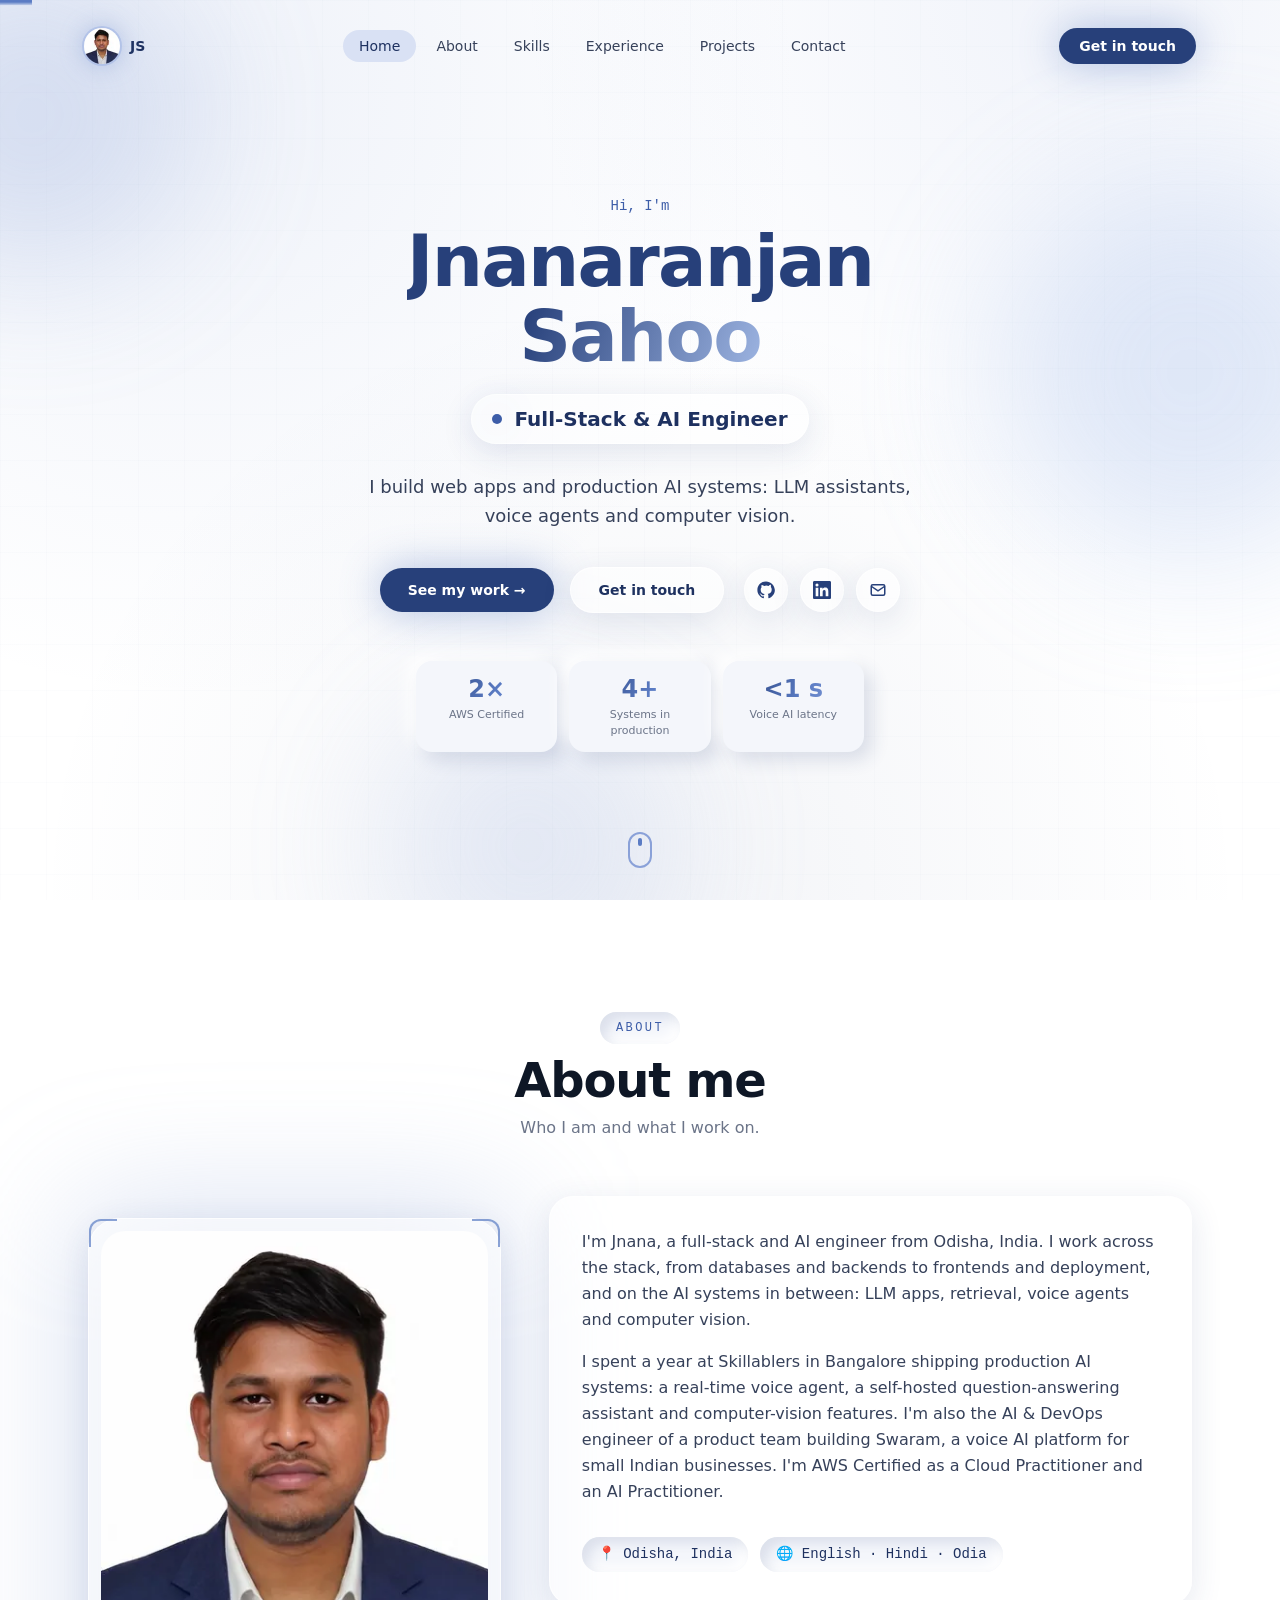
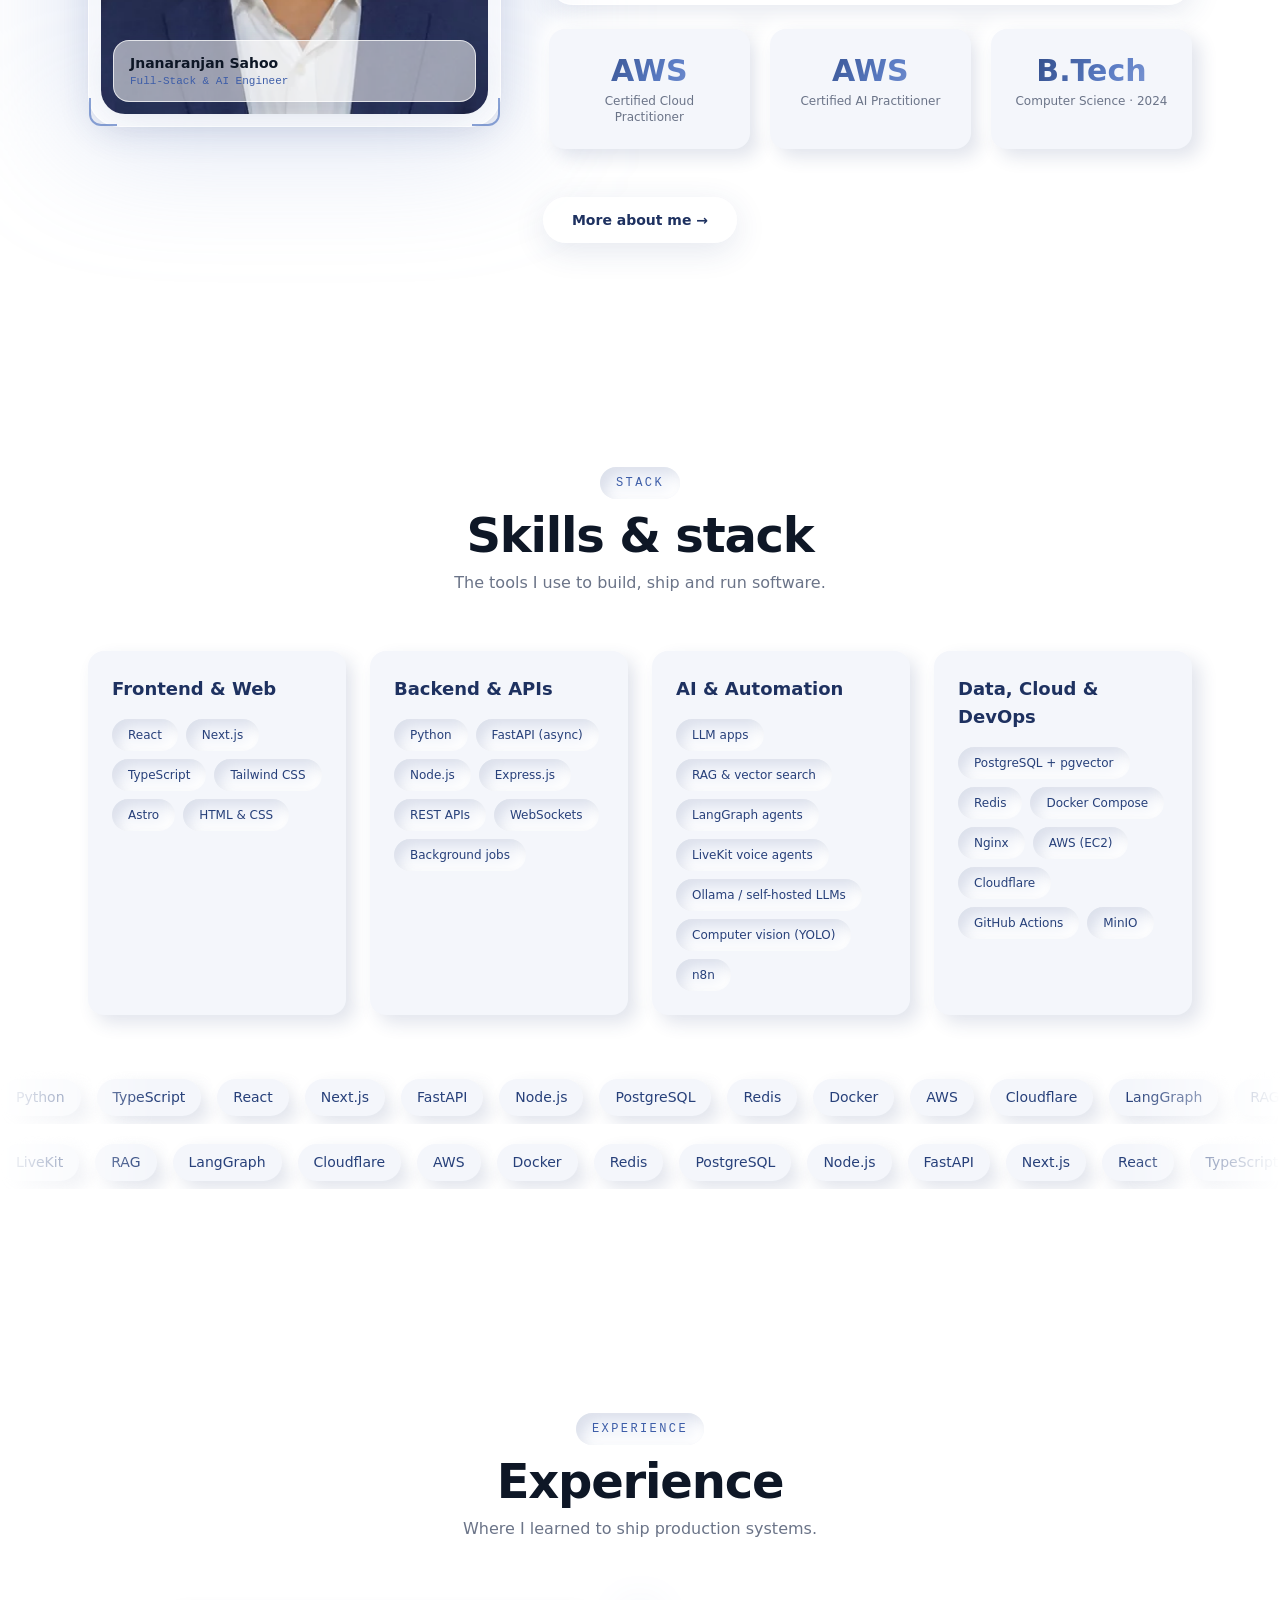
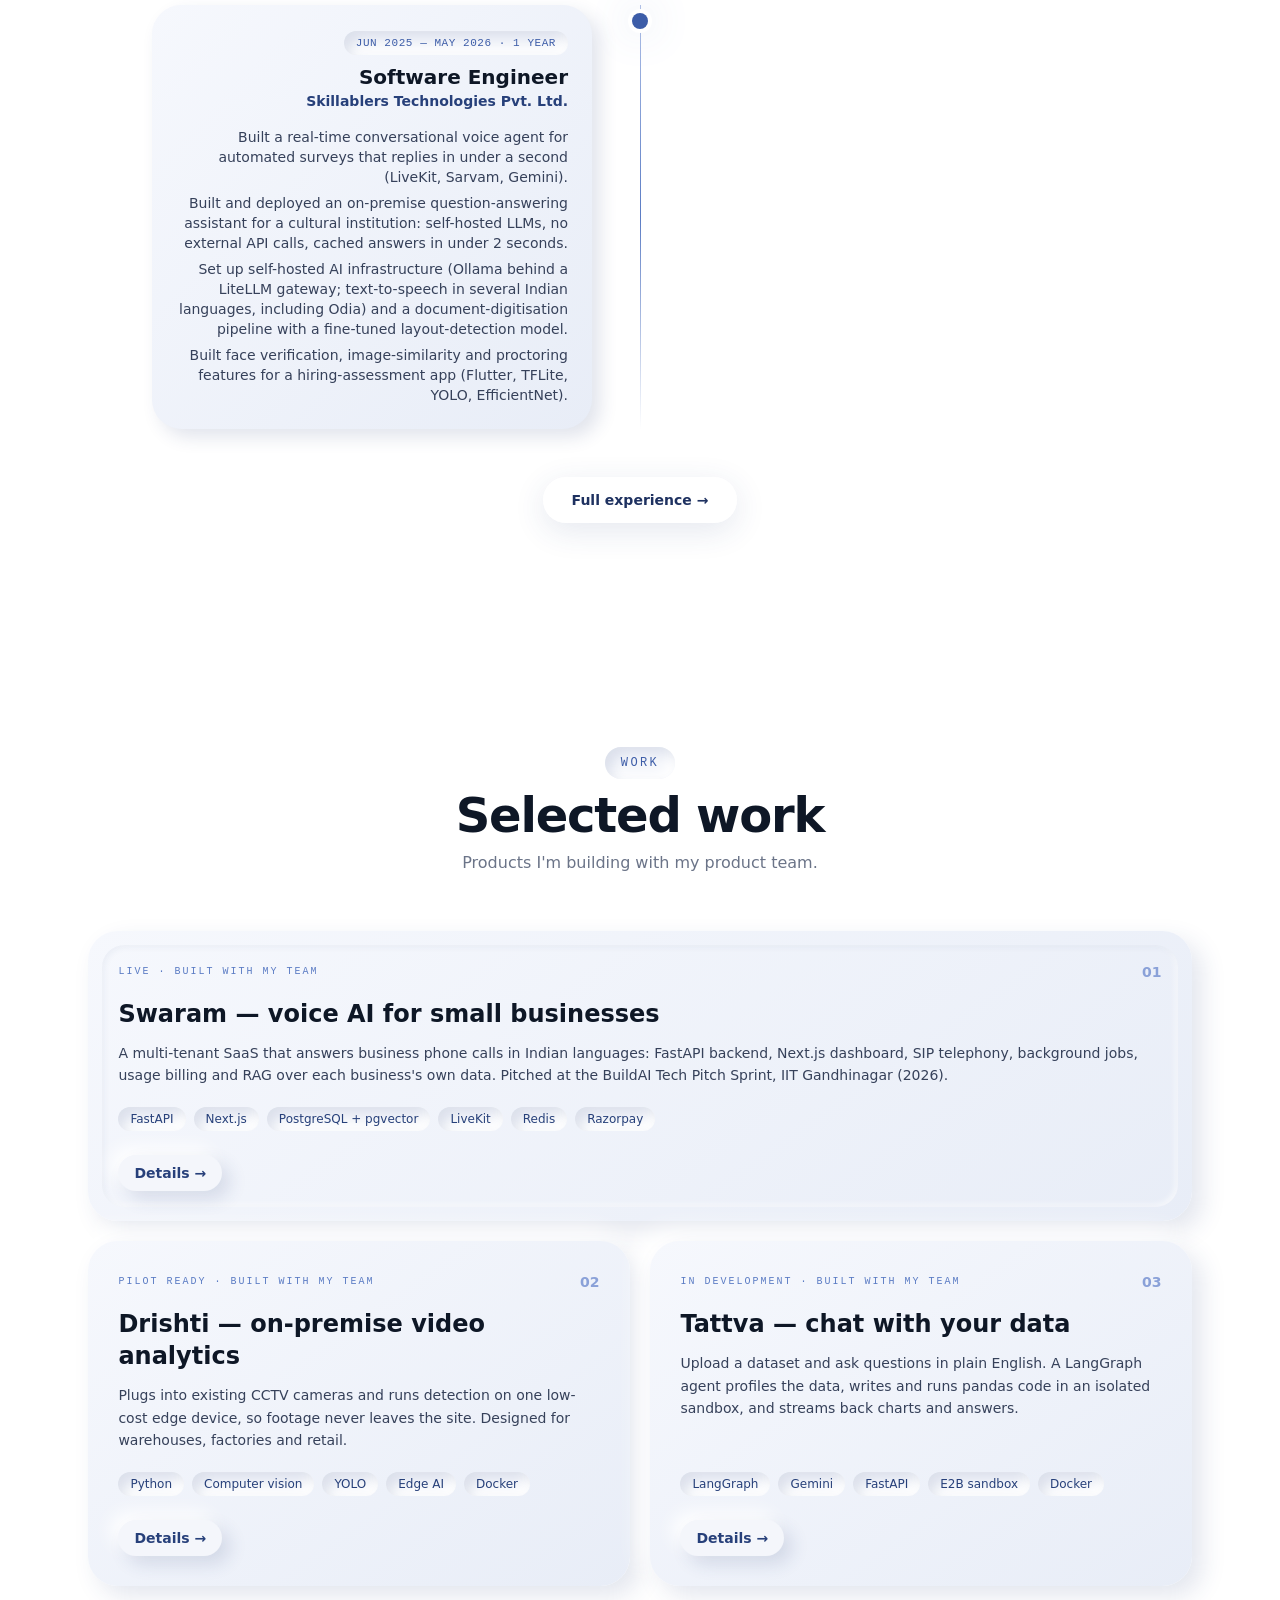
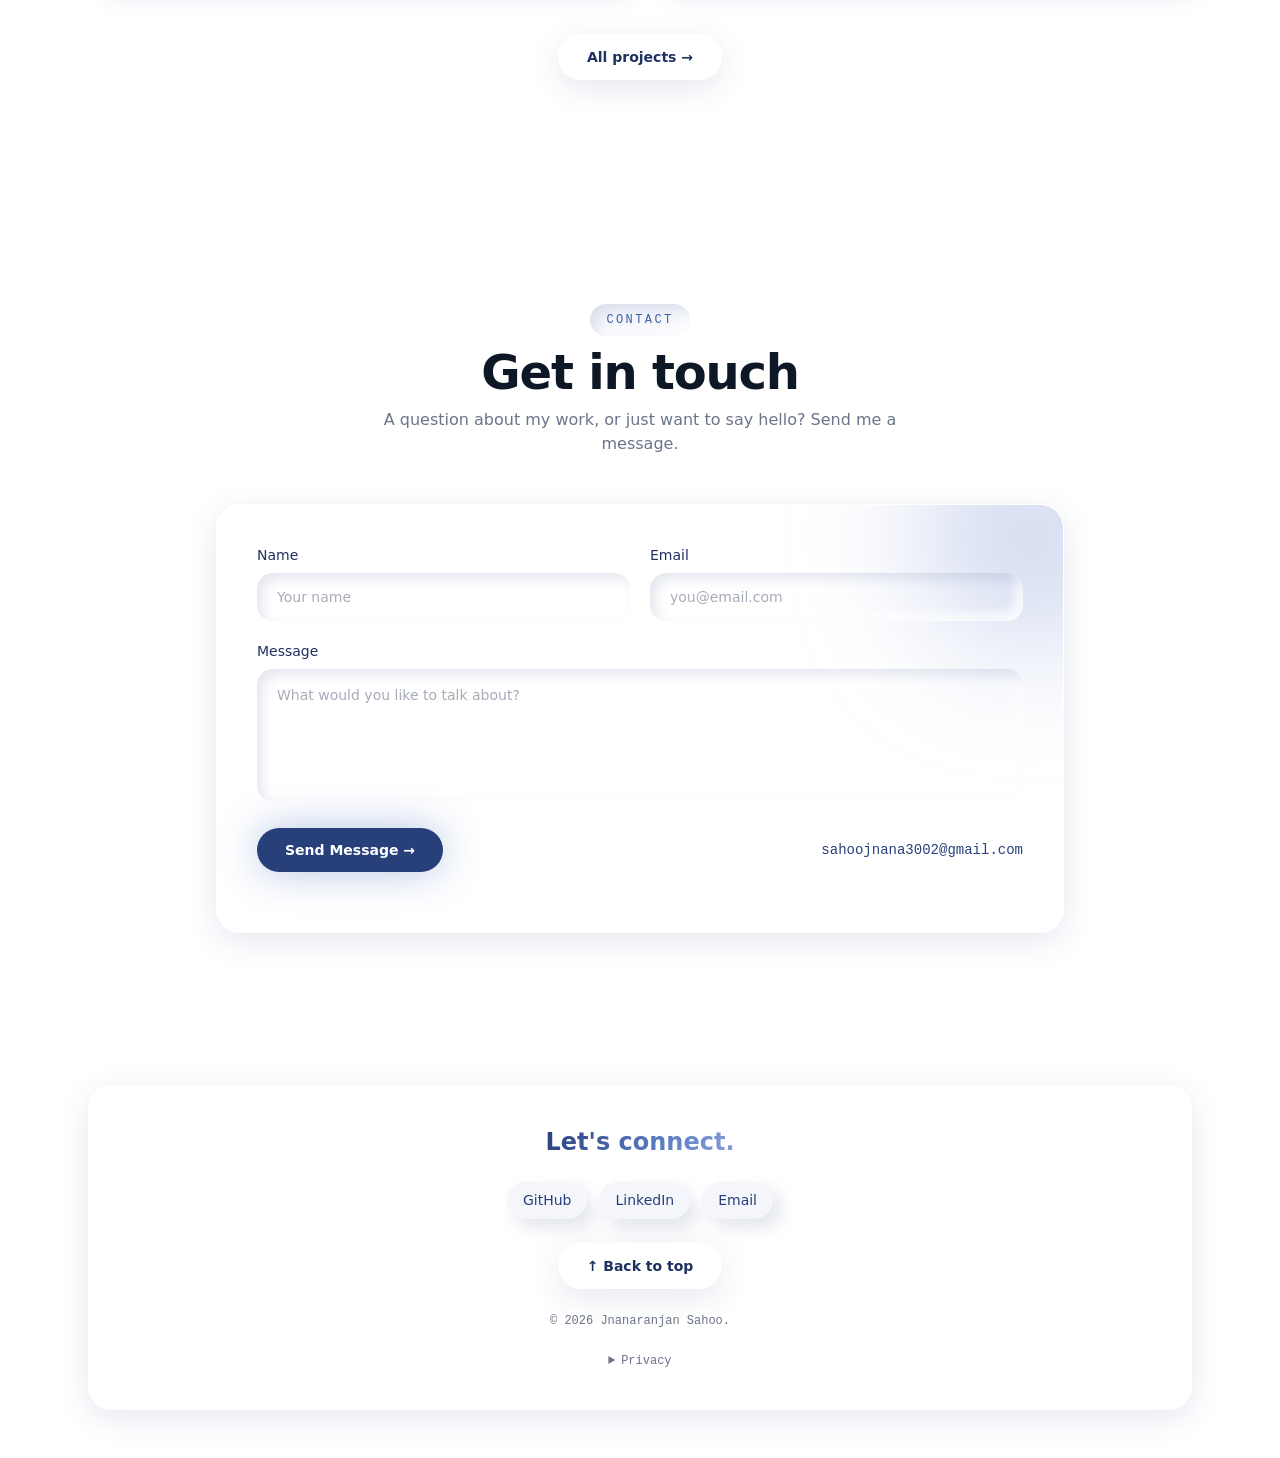
==== commit c530fba8: "Deploy portfolio" ====
--- a/index.html
+++ b/index.html
@@ -1,4 +1,4 @@
-<!DOCTYPE html><html lang="en"><head><meta charset="UTF-8"><meta http-equiv="Content-Security-Policy" content="default-src 'self'; script-src 'self' https://*.googletagmanager.com https://eu-assets.i.posthog.com 'sha256-BF0290pkb3jxQsE7z00xR8Imp8X34FLC88L0lkMnrGw=' 'sha256-Gx5wzatxpX1sfCxLDlWugXoTdo9jmahJKt5zYI8XnHU=' 'sha256-Q2BPg90ZMplYY+FSdApNErhpWafg2hcRRbndmvxuL/Q=' 'sha256-QzWFZi+FLIx23tnm9SBU4aEgx4x8DsuASP07mfqol/c=' 'sha256-Ya0pUYrC7nM5Cn/056TyVuEiz6dFGrzmkWzgON0pF0U='; style-src 'self' 'unsafe-inline' https://fonts.googleapis.com; img-src 'self' data: blob: https://*.google-analytics.com https://*.googletagmanager.com; font-src 'self' https://fonts.gstatic.com; connect-src 'self' https://*.google-analytics.com https://*.analytics.google.com https://*.googletagmanager.com https://api.emailjs.com https://eu.i.posthog.com https://eu-assets.i.posthog.com; object-src 'none'; base-uri 'self'; form-action 'self'"><meta name="viewport" content="width=device-width, initial-scale=1"><meta name="referrer" content="strict-origin-when-cross-origin"><!-- Google Search Console Verification --><meta name="google-site-verification" content="LJMZXdmVCiQdUKfiJmOUua1oV9nctKnxQz4Q51pdkRA"><!-- Primary SEO --><title>Jnanaranjan Sahoo — Full-Stack &amp; AI Engineer</title><meta name="description" content="Full-stack &amp; AI engineer in Odisha, India. I build web apps and production AI systems: LLM assistants, voice agents and computer vision. AWS certified."><meta name="robots" content="index, follow"><link rel="canonical" href="https://jnana-ai-eng.github.io/"><!-- Open Graph --><meta property="og:type" content="website"><meta property="og:url" content="https://jnana-ai-eng.github.io/"><meta property="og:title" content="Jnanaranjan Sahoo — Full-Stack &amp; AI Engineer"><meta property="og:description" content="Full-stack &amp; AI engineer in Odisha, India. I build web apps and production AI systems: LLM assistants, voice agents and computer vision. AWS certified."><meta property="og:site_name" content="Jnanaranjan Sahoo"><meta property="og:locale" content="en_IN"><meta property="og:image" content="https://jnana-ai-eng.github.io/og-image.png"><meta property="og:image:type" content="image/png"><meta property="og:image:width" content="1200"><meta property="og:image:height" content="630"><meta property="og:image:alt" content="Jnanaranjan Sahoo — Full-Stack &amp; AI Engineer"><!-- Twitter / X --><meta name="twitter:card" content="summary_large_image"><meta name="twitter:title" content="Jnanaranjan Sahoo — Full-Stack &amp; AI Engineer"><meta name="twitter:description" content="Full-stack &amp; AI engineer in Odisha, India. I build web apps and production AI systems: LLM assistants, voice agents and computer vision. AWS certified."><meta name="twitter:image" content="https://jnana-ai-eng.github.io/og-image.png"><meta name="twitter:image:alt" content="Jnanaranjan Sahoo — Full-Stack &amp; AI Engineer"><!-- Favicons: "JS" monogram generated at build (src/lib/brand-icons.ts) --><link rel="icon" href="/favicon.ico" sizes="48x48"><link rel="icon" href="/favicon.svg" type="image/svg+xml"><link rel="apple-touch-icon" href="/apple-touch-icon.png"><!-- Google Fonts — Space Grotesk --><link rel="preconnect" href="https://fonts.googleapis.com"><link rel="preconnect" href="https://fonts.gstatic.com" crossorigin><link href="https://fonts.googleapis.com/css2?family=Space+Grotesk:wght@300;400;500;600;700&family=JetBrains+Mono:wght@400;500&display=swap" rel="stylesheet"><!-- JSON-LD Structured Data (WebSite + ProfilePage + Person) --><script type="application/ld+json">{"@context":"https://schema.org","@graph":[{"@type":"WebSite","@id":"https://jnana-ai-eng.github.io/#website","url":"https://jnana-ai-eng.github.io/","name":"Jnanaranjan Sahoo","inLanguage":"en"},{"@type":"ProfilePage","@id":"https://jnana-ai-eng.github.io/#profile","url":"https://jnana-ai-eng.github.io/","name":"Jnanaranjan Sahoo — Full-Stack & AI Engineer","isPartOf":{"@id":"https://jnana-ai-eng.github.io/#website"},"mainEntity":{"@id":"https://jnana-ai-eng.github.io/#person"}},{"@type":"Person","@id":"https://jnana-ai-eng.github.io/#person","name":"Jnanaranjan Sahoo","alternateName":"jnana-ai-eng","jobTitle":"Full-Stack & AI Engineer","description":"Full-stack & AI engineer in Odisha, India. I build web apps and production AI systems: LLM assistants, voice agents and computer vision. AWS certified.","url":"https://jnana-ai-eng.github.io/","image":"https://jnana-ai-eng.github.io/_astro/profile.CRkiN90N_1MUXXz.jpg","email":"mailto:sahoojnana3002@gmail.com","address":{"@type":"PostalAddress","addressRegion":"Odisha","addressCountry":"India"},"knowsAbout":["Python","TypeScript","React","Next.js","FastAPI","Node.js","PostgreSQL","Redis","Docker","AWS","Cloudflare","LangGraph","RAG","LiveKit"],"sameAs":["https://github.com/jnana-ai-eng","https://www.linkedin.com/in/jnanaranjan-sahoo"]}]}</script><!-- Google Analytics 4 (production host only) --><script>(function(){const id = "G-PBJQWS8THE";
+<!DOCTYPE html><html lang="en"><head><meta charset="UTF-8"><meta http-equiv="Content-Security-Policy" content="default-src 'self'; script-src 'self' https://*.googletagmanager.com https://eu-assets.i.posthog.com 'sha256-BF0290pkb3jxQsE7z00xR8Imp8X34FLC88L0lkMnrGw=' 'sha256-Gx5wzatxpX1sfCxLDlWugXoTdo9jmahJKt5zYI8XnHU=' 'sha256-Q2BPg90ZMplYY+FSdApNErhpWafg2hcRRbndmvxuL/Q=' 'sha256-QzWFZi+FLIx23tnm9SBU4aEgx4x8DsuASP07mfqol/c=' 'sha256-Ya0pUYrC7nM5Cn/056TyVuEiz6dFGrzmkWzgON0pF0U='; style-src 'self' 'unsafe-inline' https://fonts.googleapis.com; img-src 'self' data: blob: https://*.google-analytics.com https://*.googletagmanager.com; font-src 'self' https://fonts.gstatic.com; connect-src 'self' https://*.google-analytics.com https://*.analytics.google.com https://*.googletagmanager.com https://api.emailjs.com https://eu.i.posthog.com https://eu-assets.i.posthog.com; object-src 'none'; base-uri 'self'; form-action 'self'"><meta name="viewport" content="width=device-width, initial-scale=1"><meta name="referrer" content="strict-origin-when-cross-origin"><!-- Google Search Console Verification --><meta name="google-site-verification" content="LJMZXdmVCiQdUKfiJmOUua1oV9nctKnxQz4Q51pdkRA"><!-- Primary SEO --><title>Jnanaranjan Sahoo — Full-Stack &amp; AI Engineer</title><meta name="description" content="Full-stack &amp; AI engineer in Odisha, India. I build web apps and production AI systems: LLM assistants, voice agents and computer vision. AWS certified."><meta name="robots" content="index, follow"><link rel="canonical" href="https://jnana-ai-eng.github.io/"><!-- Open Graph --><meta property="og:type" content="website"><meta property="og:url" content="https://jnana-ai-eng.github.io/"><meta property="og:title" content="Jnanaranjan Sahoo — Full-Stack &amp; AI Engineer"><meta property="og:description" content="Full-stack &amp; AI engineer in Odisha, India. I build web apps and production AI systems: LLM assistants, voice agents and computer vision. AWS certified."><meta property="og:site_name" content="Jnanaranjan Sahoo"><meta property="og:locale" content="en_IN"><meta property="og:image" content="https://jnana-ai-eng.github.io/og-image.png"><meta property="og:image:type" content="image/png"><meta property="og:image:width" content="1200"><meta property="og:image:height" content="630"><meta property="og:image:alt" content="Jnanaranjan Sahoo — Full-Stack &amp; AI Engineer"><!-- Twitter / X --><meta name="twitter:card" content="summary_large_image"><meta name="twitter:title" content="Jnanaranjan Sahoo — Full-Stack &amp; AI Engineer"><meta name="twitter:description" content="Full-stack &amp; AI engineer in Odisha, India. I build web apps and production AI systems: LLM assistants, voice agents and computer vision. AWS certified."><meta name="twitter:image" content="https://jnana-ai-eng.github.io/og-image.png"><meta name="twitter:image:alt" content="Jnanaranjan Sahoo — Full-Stack &amp; AI Engineer"><!-- Favicons: "JS" monogram generated at build (src/lib/brand-icons.ts) --><link rel="icon" href="/favicon.ico" sizes="48x48"><link rel="icon" href="/favicon.svg" type="image/svg+xml"><link rel="apple-touch-icon" href="/apple-touch-icon.png"><!-- Google Fonts — Space Grotesk --><link rel="preconnect" href="https://fonts.googleapis.com"><link rel="preconnect" href="https://fonts.gstatic.com" crossorigin><link href="https://fonts.googleapis.com/css2?family=Space+Grotesk:wght@300;400;500;600;700&family=JetBrains+Mono:wght@400;500&display=swap" rel="stylesheet"><!-- Without JavaScript, show what islands render hidden for their entrance animation (KI-37) --><noscript><style>[data-reveal]{opacity:1!important;transform:none!important}</style></noscript><!-- JSON-LD: the home graph (WebSite + ProfilePage + Person) or the page's own --><script type="application/ld+json">{"@context":"https://schema.org","@graph":[{"@type":"WebSite","@id":"https://jnana-ai-eng.github.io/#website","url":"https://jnana-ai-eng.github.io/","name":"Jnanaranjan Sahoo","inLanguage":"en"},{"@type":"ProfilePage","@id":"https://jnana-ai-eng.github.io/#profile","url":"https://jnana-ai-eng.github.io/","name":"Jnanaranjan Sahoo — Full-Stack & AI Engineer","isPartOf":{"@id":"https://jnana-ai-eng.github.io/#website"},"mainEntity":{"@id":"https://jnana-ai-eng.github.io/#person"}},{"@type":"Person","@id":"https://jnana-ai-eng.github.io/#person","name":"Jnanaranjan Sahoo","alternateName":"jnana-ai-eng","jobTitle":"Full-Stack & AI Engineer","description":"Full-stack & AI engineer in Odisha, India. I build web apps and production AI systems: LLM assistants, voice agents and computer vision. AWS certified.","url":"https://jnana-ai-eng.github.io/","image":"https://jnana-ai-eng.github.io/_astro/profile.CRkiN90N_1MUXXz.jpg","email":"mailto:sahoojnana3002@gmail.com","address":{"@type":"PostalAddress","addressRegion":"Odisha","addressCountry":"India"},"knowsAbout":["Python","TypeScript","React","Next.js","FastAPI","Node.js","PostgreSQL","Redis","Docker","AWS","Cloudflare","LangGraph","RAG","LiveKit"],"sameAs":["https://github.com/jnana-ai-eng","https://www.linkedin.com/in/jnanaranjan-sahoo"]}]}</script><!-- Google Analytics 4 (production host only) --><script>(function(){const id = "G-PBJQWS8THE";
 const host = "jnana-ai-eng.github.io";
 const ph = {"key":"phc_Auw6awq2EoEH2mXX6vtU2bpZhv2fgCFZgkBYDZHM432u","apiHost":"https://eu.i.posthog.com","site":"github.io","sessionRecording":false};
 
@@ -67,5 +67,5 @@
       gtag('event', name, params);
       if (window.posthog && window.posthog.capture) window.posthog.capture(name, params);
     }, true);
-  })();</script><link rel="stylesheet" href="/_astro/Layout.DKZwdj8S.css"><style>.card-grid{grid-template-columns:1fr;gap:1.25rem;width:100%;display:grid}@media (width>=640px){.card-grid{grid-template-columns:repeat(2,1fr);grid-auto-rows:auto}.magic-bento-card:first-child,.magic-bento-card:nth-child(4){grid-column:span 2}}.magic-bento-card{--glow-x:50%;--glow-y:50%;--glow-intensity:0;--glow-radius:220px;--glow-color:91, 124, 196;flex-direction:column;justify-content:space-between;min-height:220px;padding:1.9rem;transition:transform .4s cubic-bezier(.22,1,.36,1),box-shadow .4s cubic-bezier(.22,1,.36,1);display:flex;position:relative;overflow:hidden}.card-grid .magic-bento-card{background:linear-gradient(145deg,#f6f8fd,#e8edf7);border-radius:1.85rem;box-shadow:10px 10px 24px #27407a21,-10px -10px 24px #fffffff2}.card-grid .magic-bento-card:first-child:before{content:"";pointer-events:none;z-index:0;border-radius:1.4rem;position:absolute;inset:14px;box-shadow:inset 2px 2px 6px #27407a0f,inset -2px -2px 6px #ffffffb3}.card-grid .magic-bento-card:hover{transform:translateY(-5px);box-shadow:14px 18px 36px #27407a2e,-12px -12px 28px #fff}.card-grid .magic-bento-card:active{transform:translateY(-1px);box-shadow:inset 6px 6px 14px #27407a1f,inset -6px -6px 14px #ffffffe6}@media (prefers-reduced-motion:reduce){.card-grid .magic-bento-card:hover{transform:none}}.magic-bento-card--border-glow:after{content:"";background:radial-gradient(var(--glow-radius) circle at var(--glow-x) var(--glow-y), rgba(var(--glow-color), calc(var(--glow-intensity) * .9)) 0%, rgba(var(--glow-color), calc(var(--glow-intensity) * .4)) 30%, transparent 60%);border-radius:inherit;-webkit-mask-composite:xor;pointer-events:none;z-index:3;padding:2px;transition:opacity .3s;position:absolute;inset:0;-webkit-mask-image:linear-gradient(#fff 0 0),linear-gradient(#fff 0 0);mask-image:linear-gradient(#fff 0 0),linear-gradient(#fff 0 0);-webkit-mask-position:0 0,0 0;mask-position:0 0,0 0;-webkit-mask-size:auto,auto;mask-size:auto,auto;-webkit-mask-repeat:repeat,repeat;mask-repeat:repeat,repeat;-webkit-mask-clip:content-box,border-box;mask-clip:content-box,border-box;-webkit-mask-origin:content-box,border-box;mask-origin:content-box,border-box;mask-composite:exclude;mask-mode:match-source,match-source}.particle-container{position:relative;overflow:hidden}.global-spotlight{mix-blend-mode:multiply;will-change:transform, opacity;pointer-events:none;z-index:200!important}.bento-section{user-select:none;position:relative}
-</style></head><body><style>astro-island,astro-slot,astro-static-slot{display:contents}</style><script>(()=>{var l=(n,t)=>{let i=async()=>{await(await n())()},e=typeof t.value=="object"?t.value:void 0,s={timeout:e==null?void 0:e.timeout};"requestIdleCallback"in window?window.requestIdleCallback(i,s):setTimeout(i,s.timeout||200)};(self.Astro||(self.Astro={})).idle=l;window.dispatchEvent(new Event("astro:idle"));})();</script><script>(()=>{var g=Object.defineProperty;var w=(a,s,c)=>s in a?g(a,s,{enumerable:!0,configurable:!0,writable:!0,value:c}):a[s]=c;var l=(a,s,c)=>w(a,typeof s!="symbol"?s+"":s,c);var E=new Set(["__proto__","constructor","prototype"]);{let a={0:t=>y(t),1:t=>c(t),2:t=>new RegExp(t),3:t=>new Date(t),4:t=>new Map(c(t)),5:t=>new Set(c(t)),6:t=>BigInt(t),7:t=>new URL(t),8:t=>new Uint8Array(t),9:t=>new Uint16Array(t),10:t=>new Uint32Array(t),11:t=>Number.POSITIVE_INFINITY*t},s=t=>{let[p,e]=t;return p in a?a[p](e):void 0},c=t=>t.map(s),y=t=>typeof t!="object"||t===null?t:Object.fromEntries(Object.entries(t).map(([p,e])=>[p,s(e)]));class f extends HTMLElement{constructor(){super(...arguments);l(this,"Component");l(this,"hydrator");l(this,"hydrate",async()=>{var b;if(!this.hydrator||!this.isConnected)return;let e=(b=this.parentElement)==null?void 0:b.closest("astro-island[ssr]");if(e){e.addEventListener("astro:hydrate",this.hydrate,{once:!0});return}let r=this.querySelectorAll("astro-slot"),n={},d=this.querySelectorAll("template[data-astro-template]");for(let o of d){let i=o.closest(this.tagName);i!=null&&i.isSameNode(this)&&(n[o.getAttribute("data-astro-template")||"default"]=o.innerHTML,o.remove())}for(let o of r){let i=o.closest(this.tagName);i!=null&&i.isSameNode(this)&&(n[o.getAttribute("name")||"default"]=o.innerHTML)}let u;try{u=this.hasAttribute("props")?y(JSON.parse(this.getAttribute("props"))):{}}catch(o){let i=this.getAttribute("component-url")||"<unknown>",v=this.getAttribute("component-export");throw v&&(i+=` (export ${v})`),console.error(`[hydrate] Error parsing props for component ${i}`,this.getAttribute("props"),o),o}let h;await this.hydrator(this)(this.Component,u,n,{client:this.getAttribute("client")}),this.removeAttribute("ssr"),this.dispatchEvent(new CustomEvent("astro:hydrate"))});l(this,"unmount",()=>{this.isConnected||this.dispatchEvent(new CustomEvent("astro:unmount"))})}disconnectedCallback(){document.removeEventListener("astro:after-swap",this.unmount),document.addEventListener("astro:after-swap",this.unmount,{once:!0})}connectedCallback(){if(!this.hasAttribute("await-children")||document.readyState==="interactive"||document.readyState==="complete")this.childrenConnectedCallback();else{let e=()=>{document.removeEventListener("DOMContentLoaded",e),r.disconnect(),this.childrenConnectedCallback()},r=new MutationObserver(()=>{var n;((n=this.lastChild)==null?void 0:n.nodeType)===Node.COMMENT_NODE&&this.lastChild.nodeValue==="astro:end"&&(this.lastChild.remove(),e())});r.observe(this,{childList:!0}),document.addEventListener("DOMContentLoaded",e)}}async childrenConnectedCallback(){let e=this.getAttribute("before-hydration-url");e&&await import(e),this.start()}getRetryImportUrl(e){let r=new URL(e,document.baseURI);return r.searchParams.set("astro-retry",Date.now().toString()),r.toString()}async importWithRetry(e){try{return await import(e)}catch(r){return await new Promise(n=>setTimeout(n,1e3)),import(this.getRetryImportUrl(e))}}handleHydrationError(e){let r=this.getAttribute("component-url"),n=new CustomEvent("astro:hydration-error",{cancelable:!0,bubbles:!0,composed:!0,detail:{error:e,componentUrl:r}});this.dispatchEvent(n)&&console.error(`[astro-island] Error hydrating ${r}`,e)}async start(){let e=JSON.parse(this.getAttribute("opts")),r=this.getAttribute("client");if(Astro[r]===void 0){window.addEventListener(`astro:${r}`,()=>this.start(),{once:!0});return}try{await Astro[r](async()=>{let n=this.getAttribute("renderer-url");try{let[d,{default:u}]=await Promise.all([this.importWithRetry(this.getAttribute("component-url")),n?this.importWithRetry(n):Promise.resolve({default:()=>()=>{}})]),h=this.getAttribute("component-export")||"default";if(h.includes(".")){this.Component=d;for(let m of h.split(".")){if(E.has(m)||!this.Component||typeof this.Component!="object"&&typeof this.Component!="function"||!Object.hasOwn(this.Component,m))throw new Error(`Invalid component export path: ${h}`);this.Component=this.Component[m]}}else{if(E.has(h))throw new Error(`Invalid component export path: ${h}`);this.Component=d[h]}return this.hydrator=u,this.hydrate}catch(d){return this.handleHydrationError(d),()=>{}}},e,this)}catch(n){this.handleHydrationError(n)}}attributeChangedCallback(){this.hydrate()}}l(f,"observedAttributes",["props"]),customElements.get("astro-island")||customElements.define("astro-island",f)}})();</script><astro-island uid="1ba8Qv" prefix="r4" component-url="/_astro/SmoothScroll.Ch_eKSLu.js" component-export="SmoothScroll" renderer-url="/_astro/client.RMePetAg.js" props="{}" ssr client="idle" opts="{&quot;name&quot;:&quot;SmoothScroll&quot;,&quot;value&quot;:true}"></astro-island><script>(()=>{var e=async t=>{await(await t())()};(self.Astro||(self.Astro={})).load=e;window.dispatchEvent(new Event("astro:load"));})();</script><astro-island uid="Z1NDlzI" prefix="r9" component-url="/_astro/NavbarInteractive.Bc1ZEAuE.js" component-export="NavbarInteractive" renderer-url="/_astro/client.RMePetAg.js" props="{&quot;avatarSrc&quot;:[0,&quot;/_astro/profile.CRkiN90N_22NJSh.webp&quot;]}" ssr client="load" opts="{&quot;name&quot;:&quot;NavbarInteractive&quot;,&quot;value&quot;:true}" await-children><header class="fixed inset-x-0 top-0 z-50 px-4 pt-4" style="transform:translateY(-80px)"><nav class="mx-auto flex max-w-6xl items-center justify-between rounded-full px-5 py-3 transition-all duration-300 bg-transparent" aria-label="Main navigation"><a href="#home" class="group flex items-center gap-2.5" aria-label="Jnanaranjan Sahoo — home"><span class="relative inline-block"><span class="absolute inset-0 rounded-full bg-navy-400/40 blur-md transition-opacity duration-300 group-hover:opacity-100"></span><img src="/_astro/profile.CRkiN90N_22NJSh.webp" alt="Jnanaranjan Sahoo" width="36" height="36" class="relative h-9 w-9 rounded-full object-cover ring-2 ring-navy-200 transition-transform duration-300 group-hover:scale-105"/></span><span class="hidden font-display text-sm font-bold text-navy-700 sm:inline">JS</span></a><ul class="hidden items-center gap-1 md:flex" role="list"><li><a href="#home" aria-current="page" class="relative rounded-full px-4 py-2 text-sm font-medium transition-colors text-navy-700"><span class="absolute inset-0 -z-10 rounded-full bg-navy-100"></span>Home</a></li><li><a href="#about" class="relative rounded-full px-4 py-2 text-sm font-medium transition-colors text-ink-soft hover:bg-navy-50 hover:text-navy-700">About</a></li><li><a href="#skills" class="relative rounded-full px-4 py-2 text-sm font-medium transition-colors text-ink-soft hover:bg-navy-50 hover:text-navy-700">Skills</a></li><li><a href="#experience" class="relative rounded-full px-4 py-2 text-sm font-medium transition-colors text-ink-soft hover:bg-navy-50 hover:text-navy-700">Experience</a></li><li><a href="#projects" class="relative rounded-full px-4 py-2 text-sm font-medium transition-colors text-ink-soft hover:bg-navy-50 hover:text-navy-700">Work</a></li><li><a href="#contact" class="relative rounded-full px-4 py-2 text-sm font-medium transition-colors text-ink-soft hover:bg-navy-50 hover:text-navy-700">Contact</a></li></ul><a href="#contact" data-ga-event="cta_click" data-ga-label="nav_lets_talk" class="hidden rounded-full bg-navy-600 px-5 py-2 text-sm font-semibold text-white shadow-glow transition-colors hover:bg-navy-700 md:inline-block">Get in touch</a><button class="grid h-9 w-9 place-items-center rounded-full glass md:hidden" aria-label="Open menu" aria-expanded="false" aria-controls="mobile-menu"><div class="space-y-1.5" aria-hidden="true"><span class="block h-0.5 w-5 bg-navy-700"></span><span class="block h-0.5 w-5 bg-navy-700"></span></div></button></nav></header><div class="fixed inset-x-0 top-0 z-[60] h-1 origin-left bg-gradient-to-r from-navy-400 to-sky" aria-hidden="true" style="transform:scaleX(0)"></div><!--astro:end--></astro-island><!-- Fallback static nav shell for search crawlers / non-JS users --><noscript><div class="fixed inset-x-0 top-0 z-50 bg-white/90 px-6 py-4 backdrop-blur shadow-sm"><div class="mx-auto flex max-w-6xl items-center justify-between"><a href="#home" class="font-display font-bold text-navy-700">Jnanaranjan Sahoo</a><ul class="flex items-center gap-4 text-sm font-medium"><li><a href="#home" class="text-ink-soft hover:text-navy-700">Home</a></li><li><a href="#about" class="text-ink-soft hover:text-navy-700">About</a></li><li><a href="#skills" class="text-ink-soft hover:text-navy-700">Skills</a></li><li><a href="#experience" class="text-ink-soft hover:text-navy-700">Experience</a></li><li><a href="#projects" class="text-ink-soft hover:text-navy-700">Work</a></li><li><a href="#contact" class="text-ink-soft hover:text-navy-700">Contact</a></li></ul></div></div></noscript><main id="main-content"><section id="home" class="relative flex min-h-screen items-center overflow-hidden pt-24 pb-12 sm:pt-28 sm:pb-16"><div class="pointer-events-none absolute inset-0 -z-10" aria-hidden="true"><div class="glow-orb left-[-10%] top-[-5%] h-80 w-80 animate-float bg-navy-300/50"></div><div class="glow-orb right-[-8%] top-[20%] h-96 w-96 animate-float bg-sky-light/60" style="animation-delay: 2s"></div><div class="glow-orb bottom-[-10%] left-[30%] h-72 w-72 animate-float bg-navy-200/50" style="animation-delay: 4s"></div><div class="absolute inset-0 bg-grid-light bg-[size:46px_46px] opacity-30"></div></div><div class="mx-auto flex w-full max-w-3xl flex-col items-center px-6 text-center"><p class="font-mono text-sm text-navy-500">Hi, I&#39;m</p><h1 class="mt-2 font-display text-[2.6rem] font-bold leading-[1.04] tracking-tight sm:text-6xl lg:text-7xl"><span class="shiny-text">Jnanaranjan Sahoo</span></h1><p class="mt-5 inline-flex items-center gap-3 rounded-full glass px-5 py-2.5 font-display text-lg font-semibold text-navy-700 sm:text-xl"><span class="h-2.5 w-2.5 rounded-full bg-navy-500 shadow-glow" aria-hidden="true"></span>Full-Stack &amp; AI Engineer</p><p class="mt-7 max-w-xl text-base leading-relaxed text-ink-soft sm:text-lg">I build web apps and production AI systems: LLM assistants, voice agents and computer vision.</p><div class="mt-9 flex flex-wrap items-center justify-center gap-4"><a href="#projects" data-ga-event="cta_click" data-ga-label="view_work" class="relative inline-flex items-center justify-center gap-2 rounded-full px-7 py-3 text-sm font-semibold transition-colors duration-300 bg-navy-600 text-white shadow-glow hover:bg-navy-700">See my work →</a><a href="#contact" data-ga-event="cta_click" data-ga-label="get_in_touch" class="relative inline-flex items-center justify-center gap-2 rounded-full px-7 py-3 text-sm font-semibold transition-colors duration-300 glass text-navy-700 hover:text-navy-900">Get in touch</a><div class="flex items-center gap-3 ml-1" aria-label="Social links"><a href="https://github.com/jnana-ai-eng" aria-label="GitHub profile" class="grid h-11 w-11 place-items-center rounded-full glass text-navy-600 transition-all duration-300 hover:-translate-y-1 hover:text-navy-800 hover:shadow-glow" target="_blank" rel="noopener noreferrer"><svg width="18" height="18" viewBox="0 0 24 24" fill="currentColor" aria-hidden="true"><path d="M12 .5C5.7.5.5 5.7.5 12c0 5.1 3.3 9.4 7.9 10.9.6.1.8-.2.8-.5v-2c-3.2.7-3.9-1.4-3.9-1.4-.5-1.3-1.3-1.7-1.3-1.7-1.1-.7.1-.7.1-.7 1.2.1 1.8 1.2 1.8 1.2 1 1.8 2.8 1.3 3.5 1 .1-.8.4-1.3.8-1.6-2.6-.3-5.3-1.3-5.3-5.7 0-1.3.5-2.3 1.2-3.1-.1-.3-.5-1.5.1-3.1 0 0 1-.3 3.3 1.2a11.5 11.5 0 0 1 6 0C17.3 4.7 18.3 5 18.3 5c.6 1.6.2 2.8.1 3.1.8.8 1.2 1.8 1.2 3.1 0 4.4-2.7 5.4-5.3 5.7.4.4.8 1.1.8 2.2v3.3c0 .3.2.6.8.5 4.6-1.5 7.9-5.8 7.9-10.9C23.5 5.7 18.3.5 12 .5z"></path></svg></a><a href="https://www.linkedin.com/in/jnanaranjan-sahoo" aria-label="LinkedIn profile" class="grid h-11 w-11 place-items-center rounded-full glass text-navy-600 transition-all duration-300 hover:-translate-y-1 hover:text-navy-800 hover:shadow-glow" target="_blank" rel="noopener noreferrer"><svg width="18" height="18" viewBox="0 0 24 24" fill="currentColor" aria-hidden="true"><path d="M20.45 20.45h-3.56v-5.57c0-1.33-.02-3.04-1.85-3.04-1.85 0-2.13 1.45-2.13 2.94v5.67H9.35V9h3.42v1.56h.05c.48-.9 1.64-1.85 3.37-1.85 3.6 0 4.27 2.37 4.27 5.46v6.28zM5.34 7.43a2.07 2.07 0 1 1 0-4.14 2.07 2.07 0 0 1 0 4.14zM7.12 20.45H3.56V9h3.56v11.45zM22.22 0H1.77C.79 0 0 .77 0 1.73v20.54C0 23.23.79 24 1.77 24h20.45c.98 0 1.78-.77 1.78-1.73V1.73C24 .77 23.2 0 22.22 0z"></path></svg></a><a href="mailto:sahoojnana3002@gmail.com" aria-label="Send email" class="grid h-11 w-11 place-items-center rounded-full glass text-navy-600 transition-all duration-300 hover:-translate-y-1 hover:text-navy-800 hover:shadow-glow"><svg width="18" height="18" viewBox="0 0 24 24" fill="none" stroke="currentColor" stroke-width="2" aria-hidden="true"><rect x="3" y="5" width="18" height="14" rx="2"></rect><path d="m3 7 9 6 9-6"></path></svg></a></div></div><div class="mt-12 grid w-full max-w-md grid-cols-3 gap-3"><div class="neu rounded-2xl px-4 py-3 text-center"><div class="font-display text-2xl font-bold gradient-text">2×</div><div class="mt-0.5 text-[11px] font-medium text-ink-muted">AWS Certified</div></div><div class="neu rounded-2xl px-4 py-3 text-center"><div class="font-display text-2xl font-bold gradient-text">4+</div><div class="mt-0.5 text-[11px] font-medium text-ink-muted">Systems in production</div></div><div class="neu rounded-2xl px-4 py-3 text-center"><div class="font-display text-2xl font-bold gradient-text">&lt;1 s</div><div class="mt-0.5 text-[11px] font-medium text-ink-muted">Voice AI latency</div></div></div></div><!-- Hidden on phones, where the taller single column would push the stats under it --><a href="#about" class="absolute bottom-8 left-1/2 hidden -translate-x-1/2 sm:block" aria-label="Scroll to About section"><span class="flex h-9 w-6 items-start justify-center rounded-full border-2 border-navy-300 p-1" aria-hidden="true"><span class="h-2 w-1 animate-bounce rounded-full bg-navy-400"></span></span></a></section><section id="about" class="relative mx-auto max-w-6xl px-6 py-20 sm:py-28"><div class="flex flex-col items-center gap-3 text-center"><span class="chip neu-inset font-mono text-xs uppercase tracking-[0.2em] text-navy-500">About</span><h2 class="font-display text-3xl font-bold tracking-tight text-ink sm:text-4xl lg:text-5xl">About me</h2><p class="max-w-xl text-base text-ink-muted">Who I am and what I work on.</p></div><div class="mt-14 grid items-center gap-10 lg:grid-cols-5 lg:gap-12"><!-- Portrait --><div class="relative lg:col-span-2"><div class="absolute -inset-4 -z-10 rounded-[2.5rem] bg-navy-300/30 blur-3xl"></div><!-- HudFrame shell --><div class="relative rounded-[2rem] glass p-3"><!-- Corner brackets --><span class="pointer-events-none absolute left-0 top-0 h-7 w-7 rounded-tl-xl border-l-2 border-t-2 border-navy-400/70"></span><span class="pointer-events-none absolute right-0 top-0 h-7 w-7 rounded-tr-xl border-r-2 border-t-2 border-navy-400/70"></span><span class="pointer-events-none absolute bottom-0 left-0 h-7 w-7 rounded-bl-xl border-b-2 border-l-2 border-navy-400/70"></span><span class="pointer-events-none absolute bottom-0 right-0 h-7 w-7 rounded-br-xl border-b-2 border-r-2 border-navy-400/70"></span><div class="overflow-hidden rounded-[1.5rem]"><img src="/_astro/profile.CRkiN90N_ZGYwnj.webp" srcset="/_astro/profile.CRkiN90N_ZGYwnj.webp 400w, /_astro/profile.CRkiN90N_Z1r7WS6.webp 640w, /_astro/profile.CRkiN90N_ZvoJcn.webp 750w, /_astro/profile.CRkiN90N_1XyMd1.webp 800w" alt="Portrait of Jnanaranjan Sahoo" loading="lazy" decoding="async" sizes="(min-width: 400px) 400px, 100vw" data-astro-image="constrained" data-astro-image-fit="cover" data-astro-image-pos="center" width="400" height="500" class="aspect-[4/5] w-full object-cover transition-transform duration-500 hover:scale-105"></div><div class="absolute bottom-6 left-6 right-6 z-10"><div class="glass rounded-2xl px-4 py-3"><p class="font-display text-sm font-bold text-ink">Jnanaranjan Sahoo</p><p class="font-mono text-[11px] text-navy-500">Full-Stack &amp; AI Engineer</p></div></div></div></div><!-- Bio + credentials --><div class="lg:col-span-3"><div class="glass rounded-3xl p-6 sm:p-8"><div class="space-y-4 text-base leading-relaxed text-ink-soft"><p>I&#39;m Jnana, a full-stack and AI engineer from Odisha, India. I work across the stack, from databases and backends to frontends and deployment, and on the AI systems in between: LLM apps, retrieval, voice agents and computer vision.</p><p>I spent a year at Skillablers in Bangalore shipping production AI systems: a real-time voice agent, a self-hosted question-answering assistant and computer-vision features. I&#39;m also building Swaram, a voice AI platform for small Indian businesses, as my own product. I&#39;m AWS Certified as a Cloud Practitioner and an AI Practitioner.</p></div><div class="mt-8 flex flex-wrap gap-3 font-mono text-xs text-navy-600"><span class="chip neu-inset">📍 Odisha, India</span><span class="chip neu-inset">🌐 English · Hindi · Odia</span></div></div><!-- Credentials — neumorphic, statically rendered (the hero shows about.stats) --><div class="mt-6 grid gap-5 sm:grid-cols-3"><div class="neu rounded-2xl px-5 py-6 text-center"><div class="font-display text-3xl font-bold gradient-text">AWS</div><div class="mt-1 text-xs font-medium text-ink-muted">Certified Cloud Practitioner</div></div><div class="neu rounded-2xl px-5 py-6 text-center"><div class="font-display text-3xl font-bold gradient-text">AWS</div><div class="mt-1 text-xs font-medium text-ink-muted">Certified AI Practitioner</div></div><div class="neu rounded-2xl px-5 py-6 text-center"><div class="font-display text-3xl font-bold gradient-text">B.Tech</div><div class="mt-1 text-xs font-medium text-ink-muted">Computer Science · 2024</div></div></div></div></div></section><section id="skills" class="relative py-20 sm:py-28"><div class="mx-auto max-w-6xl px-6"><div class="flex flex-col items-center gap-3 text-center"><span class="chip neu-inset font-mono text-xs uppercase tracking-[0.2em] text-navy-500">Stack</span><h2 class="font-display text-3xl font-bold tracking-tight text-ink sm:text-4xl lg:text-5xl">Skills &amp; stack</h2><p class="max-w-xl text-base text-ink-muted">The tools I use to build, ship and run software.</p></div><!-- Neumorphic skill groups — all static HTML --><div class="mt-14 grid gap-6 sm:grid-cols-2 lg:grid-cols-4"><div class="neu rounded-2xl p-6"><h3 class="mb-4 font-display text-lg font-semibold text-navy-700">Frontend &amp; Web</h3><div class="flex flex-wrap gap-2"><span class="chip neu-inset text-xs text-navy-600">React</span><span class="chip neu-inset text-xs text-navy-600">Next.js</span><span class="chip neu-inset text-xs text-navy-600">TypeScript</span><span class="chip neu-inset text-xs text-navy-600">Tailwind CSS</span><span class="chip neu-inset text-xs text-navy-600">Astro</span><span class="chip neu-inset text-xs text-navy-600">HTML &amp; CSS</span></div></div><div class="neu rounded-2xl p-6"><h3 class="mb-4 font-display text-lg font-semibold text-navy-700">Backend &amp; APIs</h3><div class="flex flex-wrap gap-2"><span class="chip neu-inset text-xs text-navy-600">Python</span><span class="chip neu-inset text-xs text-navy-600">FastAPI (async)</span><span class="chip neu-inset text-xs text-navy-600">Node.js</span><span class="chip neu-inset text-xs text-navy-600">Express.js</span><span class="chip neu-inset text-xs text-navy-600">REST APIs</span><span class="chip neu-inset text-xs text-navy-600">WebSockets</span><span class="chip neu-inset text-xs text-navy-600">Background jobs</span></div></div><div class="neu rounded-2xl p-6"><h3 class="mb-4 font-display text-lg font-semibold text-navy-700">AI &amp; Automation</h3><div class="flex flex-wrap gap-2"><span class="chip neu-inset text-xs text-navy-600">LLM apps</span><span class="chip neu-inset text-xs text-navy-600">RAG &amp; vector search</span><span class="chip neu-inset text-xs text-navy-600">LangGraph agents</span><span class="chip neu-inset text-xs text-navy-600">LiveKit voice agents</span><span class="chip neu-inset text-xs text-navy-600">Ollama / self-hosted LLMs</span><span class="chip neu-inset text-xs text-navy-600">Computer vision (YOLO)</span><span class="chip neu-inset text-xs text-navy-600">n8n</span></div></div><div class="neu rounded-2xl p-6"><h3 class="mb-4 font-display text-lg font-semibold text-navy-700">Data, Cloud &amp; DevOps</h3><div class="flex flex-wrap gap-2"><span class="chip neu-inset text-xs text-navy-600">PostgreSQL + pgvector</span><span class="chip neu-inset text-xs text-navy-600">Redis</span><span class="chip neu-inset text-xs text-navy-600">Docker Compose</span><span class="chip neu-inset text-xs text-navy-600">Nginx</span><span class="chip neu-inset text-xs text-navy-600">AWS (EC2)</span><span class="chip neu-inset text-xs text-navy-600">Cloudflare</span><span class="chip neu-inset text-xs text-navy-600">GitHub Actions</span><span class="chip neu-inset text-xs text-navy-600">MinIO</span></div></div></div></div><!-- Full-width CSS marquees --><div class="mt-14 flex flex-col gap-3"><!-- Forward marquee --><div class="group relative flex overflow-hidden py-2" style="mask-image: linear-gradient(to right, transparent, black 12%, black 88%, transparent);" aria-hidden="true"><div class="flex shrink-0 items-center gap-4 pr-4" style="animation: marquee 28s linear infinite;"><span class="chip neu whitespace-nowrap text-navy-600">Python</span><span class="chip neu whitespace-nowrap text-navy-600">TypeScript</span><span class="chip neu whitespace-nowrap text-navy-600">React</span><span class="chip neu whitespace-nowrap text-navy-600">Next.js</span><span class="chip neu whitespace-nowrap text-navy-600">FastAPI</span><span class="chip neu whitespace-nowrap text-navy-600">Node.js</span><span class="chip neu whitespace-nowrap text-navy-600">PostgreSQL</span><span class="chip neu whitespace-nowrap text-navy-600">Redis</span><span class="chip neu whitespace-nowrap text-navy-600">Docker</span><span class="chip neu whitespace-nowrap text-navy-600">AWS</span><span class="chip neu whitespace-nowrap text-navy-600">Cloudflare</span><span class="chip neu whitespace-nowrap text-navy-600">LangGraph</span><span class="chip neu whitespace-nowrap text-navy-600">RAG</span><span class="chip neu whitespace-nowrap text-navy-600">LiveKit</span><span class="chip neu whitespace-nowrap text-navy-600">Python</span><span class="chip neu whitespace-nowrap text-navy-600">TypeScript</span><span class="chip neu whitespace-nowrap text-navy-600">React</span><span class="chip neu whitespace-nowrap text-navy-600">Next.js</span><span class="chip neu whitespace-nowrap text-navy-600">FastAPI</span><span class="chip neu whitespace-nowrap text-navy-600">Node.js</span><span class="chip neu whitespace-nowrap text-navy-600">PostgreSQL</span><span class="chip neu whitespace-nowrap text-navy-600">Redis</span><span class="chip neu whitespace-nowrap text-navy-600">Docker</span><span class="chip neu whitespace-nowrap text-navy-600">AWS</span><span class="chip neu whitespace-nowrap text-navy-600">Cloudflare</span><span class="chip neu whitespace-nowrap text-navy-600">LangGraph</span><span class="chip neu whitespace-nowrap text-navy-600">RAG</span><span class="chip neu whitespace-nowrap text-navy-600">LiveKit</span></div></div><!-- Reverse marquee --><div class="group relative flex overflow-hidden py-2" style="mask-image: linear-gradient(to right, transparent, black 12%, black 88%, transparent);" aria-hidden="true"><div class="flex shrink-0 items-center gap-4 pr-4" style="animation: marquee 28s linear infinite reverse;"><span class="chip neu whitespace-nowrap text-navy-600">LiveKit</span><span class="chip neu whitespace-nowrap text-navy-600">RAG</span><span class="chip neu whitespace-nowrap text-navy-600">LangGraph</span><span class="chip neu whitespace-nowrap text-navy-600">Cloudflare</span><span class="chip neu whitespace-nowrap text-navy-600">AWS</span><span class="chip neu whitespace-nowrap text-navy-600">Docker</span><span class="chip neu whitespace-nowrap text-navy-600">Redis</span><span class="chip neu whitespace-nowrap text-navy-600">PostgreSQL</span><span class="chip neu whitespace-nowrap text-navy-600">Node.js</span><span class="chip neu whitespace-nowrap text-navy-600">FastAPI</span><span class="chip neu whitespace-nowrap text-navy-600">Next.js</span><span class="chip neu whitespace-nowrap text-navy-600">React</span><span class="chip neu whitespace-nowrap text-navy-600">TypeScript</span><span class="chip neu whitespace-nowrap text-navy-600">Python</span><span class="chip neu whitespace-nowrap text-navy-600">LiveKit</span><span class="chip neu whitespace-nowrap text-navy-600">RAG</span><span class="chip neu whitespace-nowrap text-navy-600">LangGraph</span><span class="chip neu whitespace-nowrap text-navy-600">Cloudflare</span><span class="chip neu whitespace-nowrap text-navy-600">AWS</span><span class="chip neu whitespace-nowrap text-navy-600">Docker</span><span class="chip neu whitespace-nowrap text-navy-600">Redis</span><span class="chip neu whitespace-nowrap text-navy-600">PostgreSQL</span><span class="chip neu whitespace-nowrap text-navy-600">Node.js</span><span class="chip neu whitespace-nowrap text-navy-600">FastAPI</span><span class="chip neu whitespace-nowrap text-navy-600">Next.js</span><span class="chip neu whitespace-nowrap text-navy-600">React</span><span class="chip neu whitespace-nowrap text-navy-600">TypeScript</span><span class="chip neu whitespace-nowrap text-navy-600">Python</span></div></div></div></section><section id="experience" class="relative mx-auto max-w-5xl px-6 py-20 sm:py-28"><div class="flex flex-col items-center gap-3 text-center"><span class="chip neu-inset font-mono text-xs uppercase tracking-[0.2em] text-navy-500">Experience</span><h2 class="font-display text-3xl font-bold tracking-tight text-ink sm:text-4xl lg:text-5xl">Experience</h2><p class="max-w-xl text-base text-ink-muted">Where I learned to ship production systems.</p></div><div class="relative mt-16"><!-- Vertical timeline line --><div class="absolute left-4 top-0 h-full w-px bg-gradient-to-b from-navy-200 via-navy-400 to-transparent sm:left-1/2" aria-hidden="true"></div><div class="space-y-12"><article class="relative flex flex-col sm:flex-row sm:items-center "><!-- Timeline node dot --><div class="absolute left-4 top-2 z-10 -translate-x-1/2 sm:left-1/2" aria-hidden="true"><span class="block h-4 w-4 rounded-full bg-navy-500 ring-4 ring-surface-base shadow-glow"></span></div><!-- Card --><div class="ml-12 sm:ml-0 sm:w-1/2 sm:pr-12 sm:text-right"><div class="neu rounded-[1.85rem] bg-gradient-to-br from-[#f6f8fd] to-[#e8edf7] p-6 transition-all duration-300 hover:-translate-y-1.5 hover:shadow-[12px_16px_32px_rgba(39,64,122,0.17),-10px_-10px_24px_rgba(255,255,255,1)]"><span class="inline-block rounded-full bg-surface-soft px-3 py-1 font-mono text-[11px] uppercase tracking-wider text-navy-500 shadow-neu-inset">Jun 2025 — May 2026 · 1 year</span><h3 class="mt-2 font-display text-xl font-bold text-ink">Software Engineer</h3><p class="text-sm font-semibold text-navy-600">Skillablers Technologies Pvt. Ltd.</p><ul class="mt-4 space-y-1.5 text-sm text-ink-soft sm:text-right"><li>Built a real-time conversational voice agent for automated surveys that replies in under a second (LiveKit, Sarvam, Gemini).</li><li>Built and deployed an on-premise question-answering assistant for a cultural institution: self-hosted LLMs, no external API calls, cached answers in under 2 seconds.</li><li>Set up self-hosted AI infrastructure (Ollama behind a LiteLLM gateway; text-to-speech in several Indian languages, including Odia) and a document-digitisation pipeline with a fine-tuned layout-detection model.</li><li>Built face verification, image-similarity and proctoring features for a hiring-assessment app (Flutter, TFLite, YOLO, EfficientNet).</li></ul></div></div><!-- Spacer --><div class="hidden sm:block sm:w-1/2" aria-hidden="true"></div></article></div></div></section><section id="projects" class="relative mx-auto max-w-6xl px-6 py-20 sm:py-28"><div class="flex flex-col items-center gap-3 text-center"><span class="chip neu-inset font-mono text-xs uppercase tracking-[0.2em] text-navy-500">Work</span><h2 class="font-display text-3xl font-bold tracking-tight text-ink sm:text-4xl lg:text-5xl">Selected work</h2><p class="max-w-xl text-base text-ink-muted">Products and projects I&#39;m building on my own.</p></div><div class="mt-14"><script>(()=>{var a=(s,i,o)=>{let r=async()=>{await(await s())()},t=typeof i.value=="object"?i.value:void 0,c={rootMargin:t==null?void 0:t.rootMargin},n=new IntersectionObserver(e=>{for(let l of e)if(l.isIntersecting){n.disconnect(),r();break}},c);for(let e of o.children)n.observe(e)};(self.Astro||(self.Astro={})).visible=a;window.dispatchEvent(new Event("astro:visible"));})();</script><astro-island uid="ZeLHy8" prefix="r7" component-url="/_astro/MagicBento.DcPkR5o0.js" component-export="default" renderer-url="/_astro/client.RMePetAg.js" props="{&quot;textAutoHide&quot;:[0,false],&quot;enableStars&quot;:[0,true],&quot;enableSpotlight&quot;:[0,true],&quot;enableBorderGlow&quot;:[0,true],&quot;enableTilt&quot;:[0,false],&quot;enableMagnetism&quot;:[0,false],&quot;clickEffect&quot;:[0,true],&quot;spotlightRadius&quot;:[0,320],&quot;particleCount&quot;:[0,10],&quot;glowColor&quot;:[0,&quot;91, 124, 196&quot;]}" ssr client="visible" opts="{&quot;name&quot;:&quot;MagicBento&quot;,&quot;value&quot;:true}" await-children><div class="card-grid bento-section"><div class="magic-bento-card neu magic-bento-card--border-glow particle-container" style="--glow-color:91, 124, 196;position:relative;overflow:hidden"><div class="relative z-[2] flex items-center justify-between"><span data-project-status="In development · own product" class="font-mono text-[10px] uppercase tracking-[0.2em] text-navy-400">In development · own product</span><span class="font-display text-sm font-bold text-navy-300">0<!-- -->1</span></div><div class="relative z-[2] mt-4 flex flex-1 flex-col"><h3 class="font-display text-2xl font-bold text-ink">Swaram — voice AI for small businesses</h3><p class="mt-3 flex-1 text-sm leading-relaxed text-ink-soft">A multi-tenant SaaS that answers business phone calls in Indian languages. I&#x27;m building it end to end: FastAPI backend, Next.js dashboard, SIP telephony, background jobs, usage billing and RAG over each business&#x27;s own data. Pitched at the BuildAI Tech Pitch Sprint, IIT Gandhinagar (2026).</p><div class="mt-5 flex flex-wrap gap-2"><span class="rounded-full px-3 py-1 text-xs font-medium bg-surface-soft text-navy-600 shadow-neu-inset">FastAPI</span><span class="rounded-full px-3 py-1 text-xs font-medium bg-surface-soft text-navy-600 shadow-neu-inset">Next.js</span><span class="rounded-full px-3 py-1 text-xs font-medium bg-surface-soft text-navy-600 shadow-neu-inset">PostgreSQL + pgvector</span><span class="rounded-full px-3 py-1 text-xs font-medium bg-surface-soft text-navy-600 shadow-neu-inset">LiveKit</span><span class="rounded-full px-3 py-1 text-xs font-medium bg-surface-soft text-navy-600 shadow-neu-inset">Redis</span><span class="rounded-full px-3 py-1 text-xs font-medium bg-surface-soft text-navy-600 shadow-neu-inset">Razorpay</span></div></div></div><div class="magic-bento-card neu magic-bento-card--border-glow particle-container" style="--glow-color:91, 124, 196;position:relative;overflow:hidden"><div class="relative z-[2] flex items-center justify-between"><span data-project-status="Proof of concept · own product" class="font-mono text-[10px] uppercase tracking-[0.2em] text-navy-400">Proof of concept · own product</span><span class="font-display text-sm font-bold text-navy-300">0<!-- -->2</span></div><div class="relative z-[2] mt-4 flex flex-1 flex-col"><h3 class="font-display text-2xl font-bold text-ink">Drishti — on-premise video analytics</h3><p class="mt-3 flex-1 text-sm leading-relaxed text-ink-soft">Plugs into existing CCTV cameras and runs detection on one low-cost edge device, so footage never leaves the site. Designed for warehouses, factories and retail.</p><div class="mt-5 flex flex-wrap gap-2"><span class="rounded-full px-3 py-1 text-xs font-medium bg-surface-soft text-navy-600 shadow-neu-inset">Python</span><span class="rounded-full px-3 py-1 text-xs font-medium bg-surface-soft text-navy-600 shadow-neu-inset">Computer vision</span><span class="rounded-full px-3 py-1 text-xs font-medium bg-surface-soft text-navy-600 shadow-neu-inset">YOLO</span><span class="rounded-full px-3 py-1 text-xs font-medium bg-surface-soft text-navy-600 shadow-neu-inset">Edge AI</span><span class="rounded-full px-3 py-1 text-xs font-medium bg-surface-soft text-navy-600 shadow-neu-inset">Docker</span></div></div></div><div class="magic-bento-card neu magic-bento-card--border-glow particle-container" style="--glow-color:91, 124, 196;position:relative;overflow:hidden"><div class="relative z-[2] flex items-center justify-between"><span data-project-status="Personal project" class="font-mono text-[10px] uppercase tracking-[0.2em] text-navy-400">Personal project</span><span class="font-display text-sm font-bold text-navy-300">0<!-- -->3</span></div><div class="relative z-[2] mt-4 flex flex-1 flex-col"><h3 class="font-display text-2xl font-bold text-ink">Data analysis agent</h3><p class="mt-3 flex-1 text-sm leading-relaxed text-ink-soft">Upload a dataset and ask questions in plain English. A LangGraph agent profiles the data, writes and runs pandas code in an isolated sandbox, and streams back charts and answers.</p><div class="mt-5 flex flex-wrap gap-2"><span class="rounded-full px-3 py-1 text-xs font-medium bg-surface-soft text-navy-600 shadow-neu-inset">LangGraph</span><span class="rounded-full px-3 py-1 text-xs font-medium bg-surface-soft text-navy-600 shadow-neu-inset">Gemini</span><span class="rounded-full px-3 py-1 text-xs font-medium bg-surface-soft text-navy-600 shadow-neu-inset">FastAPI</span><span class="rounded-full px-3 py-1 text-xs font-medium bg-surface-soft text-navy-600 shadow-neu-inset">E2B sandbox</span><span class="rounded-full px-3 py-1 text-xs font-medium bg-surface-soft text-navy-600 shadow-neu-inset">Docker</span></div></div></div></div><!--astro:end--></astro-island></div></section><section id="contact" class="relative mx-auto max-w-4xl px-6 py-20 sm:py-28"><div class="flex flex-col items-center gap-3 text-center"><span class="chip neu-inset font-mono text-xs uppercase tracking-[0.2em] text-navy-500">Contact</span><h2 class="font-display text-3xl font-bold tracking-tight text-ink sm:text-4xl lg:text-5xl">Get in touch</h2><p class="max-w-xl text-base text-ink-muted">A question about my work, or just want to say hello? Send me a message.</p></div><astro-island uid="ZTCoSo" prefix="r8" component-url="/_astro/ContactForm.Bw-pO_to.js" component-export="ContactForm" renderer-url="/_astro/client.RMePetAg.js" props="{}" ssr client="visible" opts="{&quot;name&quot;:&quot;ContactForm&quot;,&quot;value&quot;:true}" await-children><div class="glass relative mt-12 overflow-hidden rounded-3xl p-6 sm:p-10" style="opacity:0;transform:translateY(30px)"><div class="pointer-events-none absolute -right-20 -top-20 h-56 w-56 rounded-full bg-navy-300/40 blur-3xl"></div><form class="relative grid gap-5" method="dialog"><div class="grid gap-5 sm:grid-cols-2"><div><label for="contact-name" class="mb-2 block text-sm font-medium text-navy-700">Name</label><input id="contact-name" type="text" required="" autoComplete="name" maxLength="100" placeholder="Your name" class="neu-inset w-full rounded-2xl bg-transparent px-5 py-3.5 text-base text-ink outline-none sm:text-sm placeholder:text-ink-muted/60 focus:ring-2 focus:ring-navy-300" name="from_name"/></div><div><label for="contact-email" class="mb-2 block text-sm font-medium text-navy-700">Email</label><input id="contact-email" type="email" required="" autoComplete="email" maxLength="254" placeholder="you@email.com" class="neu-inset w-full rounded-2xl bg-transparent px-5 py-3.5 text-base text-ink outline-none sm:text-sm placeholder:text-ink-muted/60 focus:ring-2 focus:ring-navy-300" name="from_email"/></div></div><div><label for="contact-message" class="mb-2 block text-sm font-medium text-navy-700">Message</label><textarea id="contact-message" name="message" required="" rows="5" maxLength="5000" placeholder="What would you like to talk about?" class="neu-inset w-full resize-none rounded-2xl bg-transparent px-5 py-4 text-base text-ink outline-none sm:text-sm placeholder:text-ink-muted/60 focus:ring-2 focus:ring-navy-300"></textarea></div><div aria-hidden="true" class="absolute -left-[9999px] h-px w-px overflow-hidden"><label for="contact-website">Website</label><input id="contact-website" type="text" tabindex="-1" autoComplete="off" name="website"/></div><div class="flex flex-wrap items-center justify-between gap-4"><button type="submit" style="transform:translate3d(0px, 0px, 0)" class="relative inline-flex items-center justify-center gap-2 rounded-full px-7 py-3 text-sm font-semibold transition-colors duration-300 will-change-transform bg-navy-600 text-white shadow-glow hover:bg-navy-700  disabled:cursor-wait disabled:opacity-70">Send Message →</button><a href="mailto:sahoojnana3002@gmail.com" class="font-mono text-sm text-navy-600 hover:text-navy-800">sahoojnana3002@gmail.com</a></div><p role="status" aria-live="polite" class="text-sm font-medium empty:-mt-5"></p></form></div><!--astro:end--></astro-island></section></main><footer class="relative mx-auto max-w-6xl px-6 pb-12 pt-10"><div class="glass flex flex-col items-center gap-6 rounded-3xl px-6 py-8 text-center sm:px-8 sm:py-10"><p class="font-display text-2xl font-bold gradient-text">Let's connect.</p><nav aria-label="Social links" class="flex flex-wrap items-center justify-center gap-3"><a href="https://github.com/jnana-ai-eng" class="chip neu text-navy-600 hover:text-navy-800 transition-colors" target="_blank" rel="noopener noreferrer">GitHub</a><a href="https://www.linkedin.com/in/jnanaranjan-sahoo" class="chip neu text-navy-600 hover:text-navy-800 transition-colors" target="_blank" rel="noopener noreferrer">LinkedIn</a><a href="mailto:sahoojnana3002@gmail.com" class="chip neu text-navy-600 hover:text-navy-800 transition-colors">Email</a></nav><a href="#home" class="relative inline-flex items-center justify-center gap-2 rounded-full px-7 py-3 text-sm font-semibold transition-colors duration-300 glass text-navy-700 hover:text-navy-900">↑ Back to top</a><p class="font-mono text-xs text-ink-muted">&copy; 2026 Jnanaranjan Sahoo.</p><details class="font-mono text-xs text-ink-muted"><summary class="cursor-pointer hover:text-navy-700">Privacy</summary><p class="mx-auto mt-2 max-w-md">This site uses Google Analytics and PostHog (EU) to understand visits. <a href="https://policies.google.com/technologies/partner-sites" class="underline underline-offset-2 hover:text-navy-700" target="_blank" rel="noopener noreferrer">How Google uses this data</a> · <a href="https://posthog.com/privacy" class="underline underline-offset-2 hover:text-navy-700" target="_blank" rel="noopener noreferrer">PostHog privacy policy</a>.</p></details></div></footer></body></html>+  })();</script><link rel="stylesheet" href="/_astro/Layout.BLeGAC4W.css"><style>.card-grid{grid-template-columns:1fr;gap:1.25rem;width:100%;display:grid}@media (width>=640px){.card-grid{grid-template-columns:repeat(2,1fr);grid-auto-rows:auto}.magic-bento-card:first-child,.magic-bento-card:nth-child(4){grid-column:span 2}}.magic-bento-card{--glow-x:50%;--glow-y:50%;--glow-intensity:0;--glow-radius:220px;--glow-color:91, 124, 196;flex-direction:column;justify-content:space-between;min-height:220px;padding:1.9rem;transition:transform .4s cubic-bezier(.22,1,.36,1),box-shadow .4s cubic-bezier(.22,1,.36,1);display:flex;position:relative;overflow:hidden}.card-grid .magic-bento-card{background:linear-gradient(145deg,#f6f8fd,#e8edf7);border-radius:1.85rem;box-shadow:10px 10px 24px #27407a21,-10px -10px 24px #fffffff2}.card-grid .magic-bento-card:first-child:before{content:"";pointer-events:none;z-index:0;border-radius:1.4rem;position:absolute;inset:14px;box-shadow:inset 2px 2px 6px #27407a0f,inset -2px -2px 6px #ffffffb3}.card-grid .magic-bento-card:hover{transform:translateY(-5px);box-shadow:14px 18px 36px #27407a2e,-12px -12px 28px #fff}.card-grid .magic-bento-card:active{transform:translateY(-1px);box-shadow:inset 6px 6px 14px #27407a1f,inset -6px -6px 14px #ffffffe6}@media (prefers-reduced-motion:reduce){.card-grid .magic-bento-card:hover{transform:none}}.magic-bento-card--border-glow:after{content:"";background:radial-gradient(var(--glow-radius) circle at var(--glow-x) var(--glow-y), rgba(var(--glow-color), calc(var(--glow-intensity) * .9)) 0%, rgba(var(--glow-color), calc(var(--glow-intensity) * .4)) 30%, transparent 60%);border-radius:inherit;-webkit-mask-composite:xor;pointer-events:none;z-index:3;padding:2px;transition:opacity .3s;position:absolute;inset:0;-webkit-mask-image:linear-gradient(#fff 0 0),linear-gradient(#fff 0 0);mask-image:linear-gradient(#fff 0 0),linear-gradient(#fff 0 0);-webkit-mask-position:0 0,0 0;mask-position:0 0,0 0;-webkit-mask-size:auto,auto;mask-size:auto,auto;-webkit-mask-repeat:repeat,repeat;mask-repeat:repeat,repeat;-webkit-mask-clip:content-box,border-box;mask-clip:content-box,border-box;-webkit-mask-origin:content-box,border-box;mask-origin:content-box,border-box;mask-composite:exclude;mask-mode:match-source,match-source}.particle-container{position:relative;overflow:hidden}.global-spotlight{mix-blend-mode:multiply;will-change:transform, opacity;pointer-events:none;z-index:200!important}.bento-section{user-select:none;position:relative}
+</style></head><body><style>astro-island,astro-slot,astro-static-slot{display:contents}</style><script>(()=>{var l=(n,t)=>{let i=async()=>{await(await n())()},e=typeof t.value=="object"?t.value:void 0,s={timeout:e==null?void 0:e.timeout};"requestIdleCallback"in window?window.requestIdleCallback(i,s):setTimeout(i,s.timeout||200)};(self.Astro||(self.Astro={})).idle=l;window.dispatchEvent(new Event("astro:idle"));})();</script><script>(()=>{var g=Object.defineProperty;var w=(a,s,c)=>s in a?g(a,s,{enumerable:!0,configurable:!0,writable:!0,value:c}):a[s]=c;var l=(a,s,c)=>w(a,typeof s!="symbol"?s+"":s,c);var E=new Set(["__proto__","constructor","prototype"]);{let a={0:t=>y(t),1:t=>c(t),2:t=>new RegExp(t),3:t=>new Date(t),4:t=>new Map(c(t)),5:t=>new Set(c(t)),6:t=>BigInt(t),7:t=>new URL(t),8:t=>new Uint8Array(t),9:t=>new Uint16Array(t),10:t=>new Uint32Array(t),11:t=>Number.POSITIVE_INFINITY*t},s=t=>{let[p,e]=t;return p in a?a[p](e):void 0},c=t=>t.map(s),y=t=>typeof t!="object"||t===null?t:Object.fromEntries(Object.entries(t).map(([p,e])=>[p,s(e)]));class f extends HTMLElement{constructor(){super(...arguments);l(this,"Component");l(this,"hydrator");l(this,"hydrate",async()=>{var b;if(!this.hydrator||!this.isConnected)return;let e=(b=this.parentElement)==null?void 0:b.closest("astro-island[ssr]");if(e){e.addEventListener("astro:hydrate",this.hydrate,{once:!0});return}let r=this.querySelectorAll("astro-slot"),n={},d=this.querySelectorAll("template[data-astro-template]");for(let o of d){let i=o.closest(this.tagName);i!=null&&i.isSameNode(this)&&(n[o.getAttribute("data-astro-template")||"default"]=o.innerHTML,o.remove())}for(let o of r){let i=o.closest(this.tagName);i!=null&&i.isSameNode(this)&&(n[o.getAttribute("name")||"default"]=o.innerHTML)}let u;try{u=this.hasAttribute("props")?y(JSON.parse(this.getAttribute("props"))):{}}catch(o){let i=this.getAttribute("component-url")||"<unknown>",v=this.getAttribute("component-export");throw v&&(i+=` (export ${v})`),console.error(`[hydrate] Error parsing props for component ${i}`,this.getAttribute("props"),o),o}let h;await this.hydrator(this)(this.Component,u,n,{client:this.getAttribute("client")}),this.removeAttribute("ssr"),this.dispatchEvent(new CustomEvent("astro:hydrate"))});l(this,"unmount",()=>{this.isConnected||this.dispatchEvent(new CustomEvent("astro:unmount"))})}disconnectedCallback(){document.removeEventListener("astro:after-swap",this.unmount),document.addEventListener("astro:after-swap",this.unmount,{once:!0})}connectedCallback(){if(!this.hasAttribute("await-children")||document.readyState==="interactive"||document.readyState==="complete")this.childrenConnectedCallback();else{let e=()=>{document.removeEventListener("DOMContentLoaded",e),r.disconnect(),this.childrenConnectedCallback()},r=new MutationObserver(()=>{var n;((n=this.lastChild)==null?void 0:n.nodeType)===Node.COMMENT_NODE&&this.lastChild.nodeValue==="astro:end"&&(this.lastChild.remove(),e())});r.observe(this,{childList:!0}),document.addEventListener("DOMContentLoaded",e)}}async childrenConnectedCallback(){let e=this.getAttribute("before-hydration-url");e&&await import(e),this.start()}getRetryImportUrl(e){let r=new URL(e,document.baseURI);return r.searchParams.set("astro-retry",Date.now().toString()),r.toString()}async importWithRetry(e){try{return await import(e)}catch(r){return await new Promise(n=>setTimeout(n,1e3)),import(this.getRetryImportUrl(e))}}handleHydrationError(e){let r=this.getAttribute("component-url"),n=new CustomEvent("astro:hydration-error",{cancelable:!0,bubbles:!0,composed:!0,detail:{error:e,componentUrl:r}});this.dispatchEvent(n)&&console.error(`[astro-island] Error hydrating ${r}`,e)}async start(){let e=JSON.parse(this.getAttribute("opts")),r=this.getAttribute("client");if(Astro[r]===void 0){window.addEventListener(`astro:${r}`,()=>this.start(),{once:!0});return}try{await Astro[r](async()=>{let n=this.getAttribute("renderer-url");try{let[d,{default:u}]=await Promise.all([this.importWithRetry(this.getAttribute("component-url")),n?this.importWithRetry(n):Promise.resolve({default:()=>()=>{}})]),h=this.getAttribute("component-export")||"default";if(h.includes(".")){this.Component=d;for(let m of h.split(".")){if(E.has(m)||!this.Component||typeof this.Component!="object"&&typeof this.Component!="function"||!Object.hasOwn(this.Component,m))throw new Error(`Invalid component export path: ${h}`);this.Component=this.Component[m]}}else{if(E.has(h))throw new Error(`Invalid component export path: ${h}`);this.Component=d[h]}return this.hydrator=u,this.hydrate}catch(d){return this.handleHydrationError(d),()=>{}}},e,this)}catch(n){this.handleHydrationError(n)}}attributeChangedCallback(){this.hydrate()}}l(f,"observedAttributes",["props"]),customElements.get("astro-island")||customElements.define("astro-island",f)}})();</script><astro-island uid="1ba8Qv" prefix="r4" component-url="/_astro/SmoothScroll.Ch_eKSLu.js" component-export="SmoothScroll" renderer-url="/_astro/client.RMePetAg.js" props="{}" ssr client="idle" opts="{&quot;name&quot;:&quot;SmoothScroll&quot;,&quot;value&quot;:true}"></astro-island><script>(()=>{var e=async t=>{await(await t())()};(self.Astro||(self.Astro={})).load=e;window.dispatchEvent(new Event("astro:load"));})();</script><astro-island uid="1TtvGb" prefix="r9" component-url="/_astro/NavbarInteractive.BF8Kjd55.js" component-export="NavbarInteractive" renderer-url="/_astro/client.RMePetAg.js" props="{&quot;avatarSrc&quot;:[0,&quot;/_astro/profile.CRkiN90N_22NJSh.webp&quot;],&quot;homeHref&quot;:[0,&quot;#home&quot;],&quot;current&quot;:[0,&quot;/&quot;]}" ssr client="load" opts="{&quot;name&quot;:&quot;NavbarInteractive&quot;,&quot;value&quot;:true}" await-children><header class="fixed inset-x-0 top-0 z-50 px-4 pt-4" style="transform:translateY(-80px)"><nav class="mx-auto flex max-w-6xl items-center justify-between rounded-full px-5 py-3 transition-all duration-300 bg-transparent" aria-label="Main navigation"><a href="#home" class="group flex items-center gap-2.5" aria-label="Jnanaranjan Sahoo — home"><span class="relative inline-block"><span class="absolute inset-0 rounded-full bg-navy-400/40 blur-md transition-opacity duration-300 group-hover:opacity-100"></span><img src="/_astro/profile.CRkiN90N_22NJSh.webp" alt="Jnanaranjan Sahoo" width="36" height="36" class="relative h-9 w-9 rounded-full object-cover ring-2 ring-navy-200 transition-transform duration-300 group-hover:scale-105"/></span><span class="hidden font-display text-sm font-bold text-navy-700 sm:inline">JS</span></a><ul class="hidden items-center gap-1 md:flex" role="list"><li><a href="/" aria-current="page" class="relative rounded-full px-4 py-2 text-sm font-medium transition-colors text-navy-700"><span class="absolute inset-0 -z-10 rounded-full bg-navy-100"></span>Home</a></li><li><a href="/about/" class="relative rounded-full px-4 py-2 text-sm font-medium transition-colors text-ink-soft hover:bg-navy-50 hover:text-navy-700">About</a></li><li><a href="/#skills" class="relative rounded-full px-4 py-2 text-sm font-medium transition-colors text-ink-soft hover:bg-navy-50 hover:text-navy-700">Skills</a></li><li><a href="/experience/" class="relative rounded-full px-4 py-2 text-sm font-medium transition-colors text-ink-soft hover:bg-navy-50 hover:text-navy-700">Experience</a></li><li><a href="/projects/" class="relative rounded-full px-4 py-2 text-sm font-medium transition-colors text-ink-soft hover:bg-navy-50 hover:text-navy-700">Projects</a></li><li><a href="/contact/" class="relative rounded-full px-4 py-2 text-sm font-medium transition-colors text-ink-soft hover:bg-navy-50 hover:text-navy-700">Contact</a></li></ul><a href="/contact/" data-ga-event="cta_click" data-ga-label="nav_lets_talk" class="hidden rounded-full bg-navy-600 px-5 py-2 text-sm font-semibold text-white shadow-glow transition-colors hover:bg-navy-700 md:inline-block">Get in touch</a><button class="grid h-9 w-9 place-items-center rounded-full glass md:hidden" aria-label="Open menu" aria-expanded="false" aria-controls="mobile-menu"><div class="space-y-1.5" aria-hidden="true"><span class="block h-0.5 w-5 bg-navy-700"></span><span class="block h-0.5 w-5 bg-navy-700"></span></div></button></nav></header><div class="fixed inset-x-0 top-0 z-[60] h-1 origin-left bg-gradient-to-r from-navy-400 to-sky" aria-hidden="true" style="transform:scaleX(0)"></div><!--astro:end--></astro-island><!-- Fallback static nav shell for search crawlers / non-JS users --><noscript><div class="fixed inset-x-0 top-0 z-50 bg-white/90 px-6 py-4 backdrop-blur shadow-sm"><div class="mx-auto flex max-w-6xl items-center justify-between"><a href="#home" class="font-display font-bold text-navy-700">Jnanaranjan Sahoo</a><ul class="flex items-center gap-4 text-sm font-medium"><li><a href="/" aria-current="page" class="text-ink-soft hover:text-navy-700">Home</a></li><li><a href="/about/" class="text-ink-soft hover:text-navy-700">About</a></li><li><a href="/#skills" class="text-ink-soft hover:text-navy-700">Skills</a></li><li><a href="/experience/" class="text-ink-soft hover:text-navy-700">Experience</a></li><li><a href="/projects/" class="text-ink-soft hover:text-navy-700">Projects</a></li><li><a href="/contact/" class="text-ink-soft hover:text-navy-700">Contact</a></li></ul></div></div></noscript><main id="main-content"><section id="home" class="relative flex min-h-screen items-center overflow-hidden pt-24 pb-12 sm:pt-28 sm:pb-16"><div class="pointer-events-none absolute inset-0 -z-10" aria-hidden="true"><div class="glow-orb left-[-10%] top-[-5%] h-80 w-80 animate-float bg-navy-300/50"></div><div class="glow-orb right-[-8%] top-[20%] h-96 w-96 animate-float bg-sky-light/60" style="animation-delay: 2s"></div><div class="glow-orb bottom-[-10%] left-[30%] h-72 w-72 animate-float bg-navy-200/50" style="animation-delay: 4s"></div><div class="absolute inset-0 bg-grid-light bg-[size:46px_46px] opacity-30"></div></div><div class="mx-auto flex w-full max-w-3xl flex-col items-center px-6 text-center"><p class="font-mono text-sm text-navy-500">Hi, I&#39;m</p><h1 class="mt-2 font-display text-[2.6rem] font-bold leading-[1.04] tracking-tight sm:text-6xl lg:text-7xl"><span class="shiny-text">Jnanaranjan Sahoo</span></h1><p class="mt-5 inline-flex items-center gap-3 rounded-full glass px-5 py-2.5 font-display text-lg font-semibold text-navy-700 sm:text-xl"><span class="h-2.5 w-2.5 rounded-full bg-navy-500 shadow-glow" aria-hidden="true"></span>Full-Stack &amp; AI Engineer</p><p class="mt-7 max-w-xl text-base leading-relaxed text-ink-soft sm:text-lg">I build web apps and production AI systems: LLM assistants, voice agents and computer vision.</p><div class="mt-9 flex flex-wrap items-center justify-center gap-4"><a href="/projects/" data-ga-event="cta_click" data-ga-label="view_work" class="relative inline-flex items-center justify-center gap-2 rounded-full px-7 py-3 text-sm font-semibold transition-colors duration-300 bg-navy-600 text-white shadow-glow hover:bg-navy-700">See my work →</a><a href="/contact/" data-ga-event="cta_click" data-ga-label="get_in_touch" class="relative inline-flex items-center justify-center gap-2 rounded-full px-7 py-3 text-sm font-semibold transition-colors duration-300 glass text-navy-700 hover:text-navy-900">Get in touch</a><div class="flex items-center gap-3 ml-1" aria-label="Social links"><a href="https://github.com/jnana-ai-eng" aria-label="GitHub profile" class="grid h-11 w-11 place-items-center rounded-full glass text-navy-600 transition-all duration-300 hover:-translate-y-1 hover:text-navy-800 hover:shadow-glow" target="_blank" rel="noopener noreferrer"><svg width="18" height="18" viewBox="0 0 24 24" fill="currentColor" aria-hidden="true"><path d="M12 .5C5.7.5.5 5.7.5 12c0 5.1 3.3 9.4 7.9 10.9.6.1.8-.2.8-.5v-2c-3.2.7-3.9-1.4-3.9-1.4-.5-1.3-1.3-1.7-1.3-1.7-1.1-.7.1-.7.1-.7 1.2.1 1.8 1.2 1.8 1.2 1 1.8 2.8 1.3 3.5 1 .1-.8.4-1.3.8-1.6-2.6-.3-5.3-1.3-5.3-5.7 0-1.3.5-2.3 1.2-3.1-.1-.3-.5-1.5.1-3.1 0 0 1-.3 3.3 1.2a11.5 11.5 0 0 1 6 0C17.3 4.7 18.3 5 18.3 5c.6 1.6.2 2.8.1 3.1.8.8 1.2 1.8 1.2 3.1 0 4.4-2.7 5.4-5.3 5.7.4.4.8 1.1.8 2.2v3.3c0 .3.2.6.8.5 4.6-1.5 7.9-5.8 7.9-10.9C23.5 5.7 18.3.5 12 .5z"></path></svg></a><a href="https://www.linkedin.com/in/jnanaranjan-sahoo" aria-label="LinkedIn profile" class="grid h-11 w-11 place-items-center rounded-full glass text-navy-600 transition-all duration-300 hover:-translate-y-1 hover:text-navy-800 hover:shadow-glow" target="_blank" rel="noopener noreferrer"><svg width="18" height="18" viewBox="0 0 24 24" fill="currentColor" aria-hidden="true"><path d="M20.45 20.45h-3.56v-5.57c0-1.33-.02-3.04-1.85-3.04-1.85 0-2.13 1.45-2.13 2.94v5.67H9.35V9h3.42v1.56h.05c.48-.9 1.64-1.85 3.37-1.85 3.6 0 4.27 2.37 4.27 5.46v6.28zM5.34 7.43a2.07 2.07 0 1 1 0-4.14 2.07 2.07 0 0 1 0 4.14zM7.12 20.45H3.56V9h3.56v11.45zM22.22 0H1.77C.79 0 0 .77 0 1.73v20.54C0 23.23.79 24 1.77 24h20.45c.98 0 1.78-.77 1.78-1.73V1.73C24 .77 23.2 0 22.22 0z"></path></svg></a><a href="mailto:sahoojnana3002@gmail.com" aria-label="Send email" class="grid h-11 w-11 place-items-center rounded-full glass text-navy-600 transition-all duration-300 hover:-translate-y-1 hover:text-navy-800 hover:shadow-glow"><svg width="18" height="18" viewBox="0 0 24 24" fill="none" stroke="currentColor" stroke-width="2" aria-hidden="true"><rect x="3" y="5" width="18" height="14" rx="2"></rect><path d="m3 7 9 6 9-6"></path></svg></a></div></div><div class="mt-12 grid w-full max-w-md grid-cols-3 gap-3"><div class="neu rounded-2xl px-4 py-3 text-center"><div class="font-display text-2xl font-bold gradient-text">2×</div><div class="mt-0.5 text-[11px] font-medium text-ink-muted">AWS Certified</div></div><div class="neu rounded-2xl px-4 py-3 text-center"><div class="font-display text-2xl font-bold gradient-text">4+</div><div class="mt-0.5 text-[11px] font-medium text-ink-muted">Systems in production</div></div><div class="neu rounded-2xl px-4 py-3 text-center"><div class="font-display text-2xl font-bold gradient-text">&lt;1 s</div><div class="mt-0.5 text-[11px] font-medium text-ink-muted">Voice AI latency</div></div></div></div><!-- Hidden on phones, where the taller single column would push the stats under it --><a href="#about" class="absolute bottom-8 left-1/2 hidden -translate-x-1/2 sm:block" aria-label="Scroll to About section"><span class="flex h-9 w-6 items-start justify-center rounded-full border-2 border-navy-300 p-1" aria-hidden="true"><span class="h-2 w-1 animate-bounce rounded-full bg-navy-400"></span></span></a></section><section id="about" class="relative mx-auto max-w-6xl px-6 py-20 sm:py-28"><div class="flex flex-col items-center gap-3 text-center"><span class="chip neu-inset font-mono text-xs uppercase tracking-[0.2em] text-navy-500">About</span><h2 class="font-display text-3xl font-bold tracking-tight text-ink sm:text-4xl lg:text-5xl">About me</h2><p class="max-w-xl text-base text-ink-muted">Who I am and what I work on.</p></div><div class="mt-14 grid items-center gap-10 lg:grid-cols-5 lg:gap-12"><!-- Portrait --><div class="relative lg:col-span-2"><div class="absolute -inset-4 -z-10 rounded-[2.5rem] bg-navy-300/30 blur-3xl"></div><!-- HudFrame shell --><div class="relative rounded-[2rem] glass p-3"><!-- Corner brackets --><span class="pointer-events-none absolute left-0 top-0 h-7 w-7 rounded-tl-xl border-l-2 border-t-2 border-navy-400/70"></span><span class="pointer-events-none absolute right-0 top-0 h-7 w-7 rounded-tr-xl border-r-2 border-t-2 border-navy-400/70"></span><span class="pointer-events-none absolute bottom-0 left-0 h-7 w-7 rounded-bl-xl border-b-2 border-l-2 border-navy-400/70"></span><span class="pointer-events-none absolute bottom-0 right-0 h-7 w-7 rounded-br-xl border-b-2 border-r-2 border-navy-400/70"></span><div class="overflow-hidden rounded-[1.5rem]"><img src="/_astro/profile.CRkiN90N_ZGYwnj.webp" srcset="/_astro/profile.CRkiN90N_ZGYwnj.webp 400w, /_astro/profile.CRkiN90N_Z1r7WS6.webp 640w, /_astro/profile.CRkiN90N_ZvoJcn.webp 750w, /_astro/profile.CRkiN90N_1XyMd1.webp 800w" alt="Portrait of Jnanaranjan Sahoo" loading="lazy" decoding="async" sizes="(min-width: 400px) 400px, 100vw" data-astro-image="constrained" data-astro-image-fit="cover" data-astro-image-pos="center" width="400" height="500" class="aspect-[4/5] w-full object-cover transition-transform duration-500 hover:scale-105"></div><div class="absolute bottom-6 left-6 right-6 z-10"><div class="glass rounded-2xl px-4 py-3"><p class="font-display text-sm font-bold text-ink">Jnanaranjan Sahoo</p><p class="font-mono text-[11px] text-navy-500">Full-Stack &amp; AI Engineer</p></div></div></div></div><!-- Bio + credentials --><div class="lg:col-span-3"><div class="glass rounded-3xl p-6 sm:p-8"><div class="space-y-4 text-base leading-relaxed text-ink-soft"><p>I&#39;m Jnana, a full-stack and AI engineer from Odisha, India. I work across the stack, from databases and backends to frontends and deployment, and on the AI systems in between: LLM apps, retrieval, voice agents and computer vision.</p><p>I spent a year at Skillablers in Bangalore shipping production AI systems: a real-time voice agent, a self-hosted question-answering assistant and computer-vision features. I&#39;m also the AI &amp; DevOps engineer of a product team building Swaram, a voice AI platform for small Indian businesses. I&#39;m AWS Certified as a Cloud Practitioner and an AI Practitioner.</p></div><div class="mt-8 flex flex-wrap gap-3 font-mono text-xs text-navy-600"><span class="chip neu-inset">📍 Odisha, India</span><span class="chip neu-inset">🌐 English · Hindi · Odia</span></div></div><!-- Credentials — neumorphic, statically rendered (the hero shows about.stats) --><div class="mt-6 grid gap-5 sm:grid-cols-3"><div class="neu rounded-2xl px-5 py-6 text-center"><div class="font-display text-3xl font-bold gradient-text">AWS</div><div class="mt-1 text-xs font-medium text-ink-muted">Certified Cloud Practitioner</div></div><div class="neu rounded-2xl px-5 py-6 text-center"><div class="font-display text-3xl font-bold gradient-text">AWS</div><div class="mt-1 text-xs font-medium text-ink-muted">Certified AI Practitioner</div></div><div class="neu rounded-2xl px-5 py-6 text-center"><div class="font-display text-3xl font-bold gradient-text">B.Tech</div><div class="mt-1 text-xs font-medium text-ink-muted">Computer Science · 2024</div></div></div></div></div><div class="mt-12 flex justify-center"><a href="/about/" class="relative inline-flex items-center justify-center gap-2 rounded-full px-7 py-3 text-sm font-semibold transition-colors duration-300 glass text-navy-700 hover:text-navy-900">More about me →</a></div></section><section id="skills" class="relative py-20 sm:py-28"><div class="mx-auto max-w-6xl px-6"><div class="flex flex-col items-center gap-3 text-center"><span class="chip neu-inset font-mono text-xs uppercase tracking-[0.2em] text-navy-500">Stack</span><h2 class="font-display text-3xl font-bold tracking-tight text-ink sm:text-4xl lg:text-5xl">Skills &amp; stack</h2><p class="max-w-xl text-base text-ink-muted">The tools I use to build, ship and run software.</p></div><!-- Neumorphic skill groups — all static HTML --><div class="mt-14 grid gap-6 sm:grid-cols-2 lg:grid-cols-4"><div class="neu rounded-2xl p-6"><h3 class="mb-4 font-display text-lg font-semibold text-navy-700">Frontend &amp; Web</h3><div class="flex flex-wrap gap-2"><span class="chip neu-inset text-xs text-navy-600">React</span><span class="chip neu-inset text-xs text-navy-600">Next.js</span><span class="chip neu-inset text-xs text-navy-600">TypeScript</span><span class="chip neu-inset text-xs text-navy-600">Tailwind CSS</span><span class="chip neu-inset text-xs text-navy-600">Astro</span><span class="chip neu-inset text-xs text-navy-600">HTML &amp; CSS</span></div></div><div class="neu rounded-2xl p-6"><h3 class="mb-4 font-display text-lg font-semibold text-navy-700">Backend &amp; APIs</h3><div class="flex flex-wrap gap-2"><span class="chip neu-inset text-xs text-navy-600">Python</span><span class="chip neu-inset text-xs text-navy-600">FastAPI (async)</span><span class="chip neu-inset text-xs text-navy-600">Node.js</span><span class="chip neu-inset text-xs text-navy-600">Express.js</span><span class="chip neu-inset text-xs text-navy-600">REST APIs</span><span class="chip neu-inset text-xs text-navy-600">WebSockets</span><span class="chip neu-inset text-xs text-navy-600">Background jobs</span></div></div><div class="neu rounded-2xl p-6"><h3 class="mb-4 font-display text-lg font-semibold text-navy-700">AI &amp; Automation</h3><div class="flex flex-wrap gap-2"><span class="chip neu-inset text-xs text-navy-600">LLM apps</span><span class="chip neu-inset text-xs text-navy-600">RAG &amp; vector search</span><span class="chip neu-inset text-xs text-navy-600">LangGraph agents</span><span class="chip neu-inset text-xs text-navy-600">LiveKit voice agents</span><span class="chip neu-inset text-xs text-navy-600">Ollama / self-hosted LLMs</span><span class="chip neu-inset text-xs text-navy-600">Computer vision (YOLO)</span><span class="chip neu-inset text-xs text-navy-600">n8n</span></div></div><div class="neu rounded-2xl p-6"><h3 class="mb-4 font-display text-lg font-semibold text-navy-700">Data, Cloud &amp; DevOps</h3><div class="flex flex-wrap gap-2"><span class="chip neu-inset text-xs text-navy-600">PostgreSQL + pgvector</span><span class="chip neu-inset text-xs text-navy-600">Redis</span><span class="chip neu-inset text-xs text-navy-600">Docker Compose</span><span class="chip neu-inset text-xs text-navy-600">Nginx</span><span class="chip neu-inset text-xs text-navy-600">AWS (EC2)</span><span class="chip neu-inset text-xs text-navy-600">Cloudflare</span><span class="chip neu-inset text-xs text-navy-600">GitHub Actions</span><span class="chip neu-inset text-xs text-navy-600">MinIO</span></div></div></div></div><!-- Full-width CSS marquees --><div class="mt-14 flex flex-col gap-3"><!-- Forward marquee --><div class="group relative flex overflow-hidden py-2" style="mask-image: linear-gradient(to right, transparent, black 12%, black 88%, transparent);" aria-hidden="true"><div class="flex shrink-0 items-center gap-4 pr-4" style="animation: marquee 28s linear infinite;"><span class="chip neu whitespace-nowrap text-navy-600">Python</span><span class="chip neu whitespace-nowrap text-navy-600">TypeScript</span><span class="chip neu whitespace-nowrap text-navy-600">React</span><span class="chip neu whitespace-nowrap text-navy-600">Next.js</span><span class="chip neu whitespace-nowrap text-navy-600">FastAPI</span><span class="chip neu whitespace-nowrap text-navy-600">Node.js</span><span class="chip neu whitespace-nowrap text-navy-600">PostgreSQL</span><span class="chip neu whitespace-nowrap text-navy-600">Redis</span><span class="chip neu whitespace-nowrap text-navy-600">Docker</span><span class="chip neu whitespace-nowrap text-navy-600">AWS</span><span class="chip neu whitespace-nowrap text-navy-600">Cloudflare</span><span class="chip neu whitespace-nowrap text-navy-600">LangGraph</span><span class="chip neu whitespace-nowrap text-navy-600">RAG</span><span class="chip neu whitespace-nowrap text-navy-600">LiveKit</span><span class="chip neu whitespace-nowrap text-navy-600">Python</span><span class="chip neu whitespace-nowrap text-navy-600">TypeScript</span><span class="chip neu whitespace-nowrap text-navy-600">React</span><span class="chip neu whitespace-nowrap text-navy-600">Next.js</span><span class="chip neu whitespace-nowrap text-navy-600">FastAPI</span><span class="chip neu whitespace-nowrap text-navy-600">Node.js</span><span class="chip neu whitespace-nowrap text-navy-600">PostgreSQL</span><span class="chip neu whitespace-nowrap text-navy-600">Redis</span><span class="chip neu whitespace-nowrap text-navy-600">Docker</span><span class="chip neu whitespace-nowrap text-navy-600">AWS</span><span class="chip neu whitespace-nowrap text-navy-600">Cloudflare</span><span class="chip neu whitespace-nowrap text-navy-600">LangGraph</span><span class="chip neu whitespace-nowrap text-navy-600">RAG</span><span class="chip neu whitespace-nowrap text-navy-600">LiveKit</span></div></div><!-- Reverse marquee --><div class="group relative flex overflow-hidden py-2" style="mask-image: linear-gradient(to right, transparent, black 12%, black 88%, transparent);" aria-hidden="true"><div class="flex shrink-0 items-center gap-4 pr-4" style="animation: marquee 28s linear infinite reverse;"><span class="chip neu whitespace-nowrap text-navy-600">LiveKit</span><span class="chip neu whitespace-nowrap text-navy-600">RAG</span><span class="chip neu whitespace-nowrap text-navy-600">LangGraph</span><span class="chip neu whitespace-nowrap text-navy-600">Cloudflare</span><span class="chip neu whitespace-nowrap text-navy-600">AWS</span><span class="chip neu whitespace-nowrap text-navy-600">Docker</span><span class="chip neu whitespace-nowrap text-navy-600">Redis</span><span class="chip neu whitespace-nowrap text-navy-600">PostgreSQL</span><span class="chip neu whitespace-nowrap text-navy-600">Node.js</span><span class="chip neu whitespace-nowrap text-navy-600">FastAPI</span><span class="chip neu whitespace-nowrap text-navy-600">Next.js</span><span class="chip neu whitespace-nowrap text-navy-600">React</span><span class="chip neu whitespace-nowrap text-navy-600">TypeScript</span><span class="chip neu whitespace-nowrap text-navy-600">Python</span><span class="chip neu whitespace-nowrap text-navy-600">LiveKit</span><span class="chip neu whitespace-nowrap text-navy-600">RAG</span><span class="chip neu whitespace-nowrap text-navy-600">LangGraph</span><span class="chip neu whitespace-nowrap text-navy-600">Cloudflare</span><span class="chip neu whitespace-nowrap text-navy-600">AWS</span><span class="chip neu whitespace-nowrap text-navy-600">Docker</span><span class="chip neu whitespace-nowrap text-navy-600">Redis</span><span class="chip neu whitespace-nowrap text-navy-600">PostgreSQL</span><span class="chip neu whitespace-nowrap text-navy-600">Node.js</span><span class="chip neu whitespace-nowrap text-navy-600">FastAPI</span><span class="chip neu whitespace-nowrap text-navy-600">Next.js</span><span class="chip neu whitespace-nowrap text-navy-600">React</span><span class="chip neu whitespace-nowrap text-navy-600">TypeScript</span><span class="chip neu whitespace-nowrap text-navy-600">Python</span></div></div></div></section><section id="experience" class="relative mx-auto max-w-5xl px-6 py-20 sm:py-28"><div class="flex flex-col items-center gap-3 text-center"><span class="chip neu-inset font-mono text-xs uppercase tracking-[0.2em] text-navy-500">Experience</span><h2 class="font-display text-3xl font-bold tracking-tight text-ink sm:text-4xl lg:text-5xl">Experience</h2><p class="max-w-xl text-base text-ink-muted">Where I learned to ship production systems.</p></div><div class="relative mt-16"><!-- Vertical timeline line --><div class="absolute left-4 top-0 h-full w-px bg-gradient-to-b from-navy-200 via-navy-400 to-transparent sm:left-1/2" aria-hidden="true"></div><div class="space-y-12"><article class="relative flex flex-col sm:flex-row sm:items-center "><!-- Timeline node dot --><div class="absolute left-4 top-2 z-10 -translate-x-1/2 sm:left-1/2" aria-hidden="true"><span class="block h-4 w-4 rounded-full bg-navy-500 ring-4 ring-surface-base shadow-glow"></span></div><!-- Card --><div class="ml-12 sm:ml-0 sm:w-1/2 sm:pr-12 sm:text-right"><div class="neu rounded-[1.85rem] bg-gradient-to-br from-[#f6f8fd] to-[#e8edf7] p-6 transition-all duration-300 hover:-translate-y-1.5 hover:shadow-[12px_16px_32px_rgba(39,64,122,0.17),-10px_-10px_24px_rgba(255,255,255,1)]"><span class="inline-block rounded-full bg-surface-soft px-3 py-1 font-mono text-[11px] uppercase tracking-wider text-navy-500 shadow-neu-inset">Jun 2025 — May 2026 · 1 year</span><h3 class="mt-2 font-display text-xl font-bold text-ink">Software Engineer</h3><p class="text-sm font-semibold text-navy-600">Skillablers Technologies Pvt. Ltd.</p><ul class="mt-4 space-y-1.5 text-sm text-ink-soft sm:text-right"><li>Built a real-time conversational voice agent for automated surveys that replies in under a second (LiveKit, Sarvam, Gemini).</li><li>Built and deployed an on-premise question-answering assistant for a cultural institution: self-hosted LLMs, no external API calls, cached answers in under 2 seconds.</li><li>Set up self-hosted AI infrastructure (Ollama behind a LiteLLM gateway; text-to-speech in several Indian languages, including Odia) and a document-digitisation pipeline with a fine-tuned layout-detection model.</li><li>Built face verification, image-similarity and proctoring features for a hiring-assessment app (Flutter, TFLite, YOLO, EfficientNet).</li></ul></div></div><!-- Spacer --><div class="hidden sm:block sm:w-1/2" aria-hidden="true"></div></article></div></div><div class="mt-12 flex justify-center"><a href="/experience/" class="relative inline-flex items-center justify-center gap-2 rounded-full px-7 py-3 text-sm font-semibold transition-colors duration-300 glass text-navy-700 hover:text-navy-900">Full experience →</a></div></section><section id="projects" class="relative mx-auto max-w-6xl px-6 py-20 sm:py-28"><div class="flex flex-col items-center gap-3 text-center"><span class="chip neu-inset font-mono text-xs uppercase tracking-[0.2em] text-navy-500">Work</span><h2 class="font-display text-3xl font-bold tracking-tight text-ink sm:text-4xl lg:text-5xl">Selected work</h2><p class="max-w-xl text-base text-ink-muted">Products I&#39;m building with my product team.</p></div><div class="mt-14"><script>(()=>{var a=(s,i,o)=>{let r=async()=>{await(await s())()},t=typeof i.value=="object"?i.value:void 0,c={rootMargin:t==null?void 0:t.rootMargin},n=new IntersectionObserver(e=>{for(let l of e)if(l.isIntersecting){n.disconnect(),r();break}},c);for(let e of o.children)n.observe(e)};(self.Astro||(self.Astro={})).visible=a;window.dispatchEvent(new Event("astro:visible"));})();</script><astro-island uid="ZUQscg" prefix="r7" component-url="/_astro/MagicBento.CR3FEH0f.js" component-export="default" renderer-url="/_astro/client.RMePetAg.js" props="{&quot;textAutoHide&quot;:[0,false],&quot;enableStars&quot;:[0,true],&quot;enableSpotlight&quot;:[0,true],&quot;enableBorderGlow&quot;:[0,true],&quot;enableTilt&quot;:[0,false],&quot;enableMagnetism&quot;:[0,false],&quot;clickEffect&quot;:[0,true],&quot;spotlightRadius&quot;:[0,320],&quot;particleCount&quot;:[0,10],&quot;glowColor&quot;:[0,&quot;91, 124, 196&quot;]}" ssr client="visible" opts="{&quot;name&quot;:&quot;MagicBento&quot;,&quot;value&quot;:true}" await-children><div class="card-grid bento-section"><div class="magic-bento-card neu magic-bento-card--border-glow particle-container" style="--glow-color:91, 124, 196;position:relative;overflow:hidden"><div class="relative z-[2] flex items-center justify-between"><span data-project-status="Live · built with my team" class="font-mono text-[10px] uppercase tracking-[0.2em] text-navy-400">Live · built with my team</span><span class="font-display text-sm font-bold text-navy-300">0<!-- -->1</span></div><div class="relative z-[2] mt-4 flex flex-1 flex-col"><h3 class="font-display text-2xl font-bold text-ink">Swaram — voice AI for small businesses</h3><p class="mt-3 flex-1 text-sm leading-relaxed text-ink-soft">A multi-tenant SaaS that answers business phone calls in Indian languages: FastAPI backend, Next.js dashboard, SIP telephony, background jobs, usage billing and RAG over each business&#x27;s own data. Pitched at the BuildAI Tech Pitch Sprint, IIT Gandhinagar (2026).</p><div class="mt-5 flex flex-wrap gap-2"><span class="rounded-full px-3 py-1 text-xs font-medium bg-surface-soft text-navy-600 shadow-neu-inset">FastAPI</span><span class="rounded-full px-3 py-1 text-xs font-medium bg-surface-soft text-navy-600 shadow-neu-inset">Next.js</span><span class="rounded-full px-3 py-1 text-xs font-medium bg-surface-soft text-navy-600 shadow-neu-inset">PostgreSQL + pgvector</span><span class="rounded-full px-3 py-1 text-xs font-medium bg-surface-soft text-navy-600 shadow-neu-inset">LiveKit</span><span class="rounded-full px-3 py-1 text-xs font-medium bg-surface-soft text-navy-600 shadow-neu-inset">Redis</span><span class="rounded-full px-3 py-1 text-xs font-medium bg-surface-soft text-navy-600 shadow-neu-inset">Razorpay</span></div><div class="mt-6 flex flex-wrap gap-3 text-sm font-semibold"><a href="/projects/swaram/" aria-label="Swaram — voice AI for small businesses: details" class="rounded-full px-4 py-2 transition-shadow duration-300 bg-surface-soft text-navy-600 shadow-neu hover:shadow-neu-inset">Details<!-- --> →</a></div></div></div><div class="magic-bento-card neu magic-bento-card--border-glow particle-container" style="--glow-color:91, 124, 196;position:relative;overflow:hidden"><div class="relative z-[2] flex items-center justify-between"><span data-project-status="Pilot ready · built with my team" class="font-mono text-[10px] uppercase tracking-[0.2em] text-navy-400">Pilot ready · built with my team</span><span class="font-display text-sm font-bold text-navy-300">0<!-- -->2</span></div><div class="relative z-[2] mt-4 flex flex-1 flex-col"><h3 class="font-display text-2xl font-bold text-ink">Drishti — on-premise video analytics</h3><p class="mt-3 flex-1 text-sm leading-relaxed text-ink-soft">Plugs into existing CCTV cameras and runs detection on one low-cost edge device, so footage never leaves the site. Designed for warehouses, factories and retail.</p><div class="mt-5 flex flex-wrap gap-2"><span class="rounded-full px-3 py-1 text-xs font-medium bg-surface-soft text-navy-600 shadow-neu-inset">Python</span><span class="rounded-full px-3 py-1 text-xs font-medium bg-surface-soft text-navy-600 shadow-neu-inset">Computer vision</span><span class="rounded-full px-3 py-1 text-xs font-medium bg-surface-soft text-navy-600 shadow-neu-inset">YOLO</span><span class="rounded-full px-3 py-1 text-xs font-medium bg-surface-soft text-navy-600 shadow-neu-inset">Edge AI</span><span class="rounded-full px-3 py-1 text-xs font-medium bg-surface-soft text-navy-600 shadow-neu-inset">Docker</span></div><div class="mt-6 flex flex-wrap gap-3 text-sm font-semibold"><a href="/projects/drishti/" aria-label="Drishti — on-premise video analytics: details" class="rounded-full px-4 py-2 transition-shadow duration-300 bg-surface-soft text-navy-600 shadow-neu hover:shadow-neu-inset">Details<!-- --> →</a></div></div></div><div class="magic-bento-card neu magic-bento-card--border-glow particle-container" style="--glow-color:91, 124, 196;position:relative;overflow:hidden"><div class="relative z-[2] flex items-center justify-between"><span data-project-status="In development · built with my team" class="font-mono text-[10px] uppercase tracking-[0.2em] text-navy-400">In development · built with my team</span><span class="font-display text-sm font-bold text-navy-300">0<!-- -->3</span></div><div class="relative z-[2] mt-4 flex flex-1 flex-col"><h3 class="font-display text-2xl font-bold text-ink">Tattva — chat with your data</h3><p class="mt-3 flex-1 text-sm leading-relaxed text-ink-soft">Upload a dataset and ask questions in plain English. A LangGraph agent profiles the data, writes and runs pandas code in an isolated sandbox, and streams back charts and answers.</p><div class="mt-5 flex flex-wrap gap-2"><span class="rounded-full px-3 py-1 text-xs font-medium bg-surface-soft text-navy-600 shadow-neu-inset">LangGraph</span><span class="rounded-full px-3 py-1 text-xs font-medium bg-surface-soft text-navy-600 shadow-neu-inset">Gemini</span><span class="rounded-full px-3 py-1 text-xs font-medium bg-surface-soft text-navy-600 shadow-neu-inset">FastAPI</span><span class="rounded-full px-3 py-1 text-xs font-medium bg-surface-soft text-navy-600 shadow-neu-inset">E2B sandbox</span><span class="rounded-full px-3 py-1 text-xs font-medium bg-surface-soft text-navy-600 shadow-neu-inset">Docker</span></div><div class="mt-6 flex flex-wrap gap-3 text-sm font-semibold"><a href="/projects/tattva/" aria-label="Tattva — chat with your data: details" class="rounded-full px-4 py-2 transition-shadow duration-300 bg-surface-soft text-navy-600 shadow-neu hover:shadow-neu-inset">Details<!-- --> →</a></div></div></div></div><!--astro:end--></astro-island></div><div class="mt-12 flex justify-center"><a href="/projects/" class="relative inline-flex items-center justify-center gap-2 rounded-full px-7 py-3 text-sm font-semibold transition-colors duration-300 glass text-navy-700 hover:text-navy-900">All projects →</a></div></section><section id="contact" class="relative mx-auto max-w-4xl px-6 py-20 sm:py-28"><div class="flex flex-col items-center gap-3 text-center"><span class="chip neu-inset font-mono text-xs uppercase tracking-[0.2em] text-navy-500">Contact</span><h2 class="font-display text-3xl font-bold tracking-tight text-ink sm:text-4xl lg:text-5xl">Get in touch</h2><p class="max-w-xl text-base text-ink-muted">A question about my work, or just want to say hello? Send me a message.</p></div><astro-island uid="1odOwi" prefix="r8" component-url="/_astro/ContactForm.DxBJSo-6.js" component-export="ContactForm" renderer-url="/_astro/client.RMePetAg.js" props="{}" ssr client="visible" opts="{&quot;name&quot;:&quot;ContactForm&quot;,&quot;value&quot;:true}" await-children><div data-reveal="true" class="glass relative mt-12 overflow-hidden rounded-3xl p-6 sm:p-10" style="opacity:0;transform:translateY(30px)"><div class="pointer-events-none absolute -right-20 -top-20 h-56 w-56 rounded-full bg-navy-300/40 blur-3xl"></div><form class="relative grid gap-5" method="dialog"><div class="grid gap-5 sm:grid-cols-2"><div><label for="contact-name" class="mb-2 block text-sm font-medium text-navy-700">Name</label><input id="contact-name" type="text" required="" autoComplete="name" maxLength="100" placeholder="Your name" class="neu-inset w-full rounded-2xl bg-transparent px-5 py-3.5 text-base text-ink outline-none sm:text-sm placeholder:text-ink-muted/60 focus:ring-2 focus:ring-navy-300" name="from_name"/></div><div><label for="contact-email" class="mb-2 block text-sm font-medium text-navy-700">Email</label><input id="contact-email" type="email" required="" autoComplete="email" maxLength="254" placeholder="you@email.com" class="neu-inset w-full rounded-2xl bg-transparent px-5 py-3.5 text-base text-ink outline-none sm:text-sm placeholder:text-ink-muted/60 focus:ring-2 focus:ring-navy-300" name="from_email"/></div></div><div><label for="contact-message" class="mb-2 block text-sm font-medium text-navy-700">Message</label><textarea id="contact-message" name="message" required="" rows="5" maxLength="5000" placeholder="What would you like to talk about?" class="neu-inset w-full resize-none rounded-2xl bg-transparent px-5 py-4 text-base text-ink outline-none sm:text-sm placeholder:text-ink-muted/60 focus:ring-2 focus:ring-navy-300"></textarea></div><div aria-hidden="true" class="absolute -left-[9999px] h-px w-px overflow-hidden"><label for="contact-website">Website</label><input id="contact-website" type="text" tabindex="-1" autoComplete="off" name="website"/></div><div class="flex flex-wrap items-center justify-between gap-4"><button type="submit" style="transform:translate3d(0px, 0px, 0)" class="relative inline-flex items-center justify-center gap-2 rounded-full px-7 py-3 text-sm font-semibold transition-colors duration-300 will-change-transform bg-navy-600 text-white shadow-glow hover:bg-navy-700  disabled:cursor-wait disabled:opacity-70">Send Message →</button><a href="mailto:sahoojnana3002@gmail.com" class="font-mono text-sm text-navy-600 hover:text-navy-800">sahoojnana3002@gmail.com</a></div><p role="status" aria-live="polite" class="text-sm font-medium empty:-mt-5"></p></form></div><!--astro:end--></astro-island></section></main><footer class="relative mx-auto max-w-6xl px-6 pb-12 pt-10"><div class="glass flex flex-col items-center gap-6 rounded-3xl px-6 py-8 text-center sm:px-8 sm:py-10"><p class="font-display text-2xl font-bold gradient-text">Let's connect.</p><nav aria-label="Social links" class="flex flex-wrap items-center justify-center gap-3"><a href="https://github.com/jnana-ai-eng" class="chip neu text-navy-600 hover:text-navy-800 transition-colors" target="_blank" rel="noopener noreferrer">GitHub</a><a href="https://www.linkedin.com/in/jnanaranjan-sahoo" class="chip neu text-navy-600 hover:text-navy-800 transition-colors" target="_blank" rel="noopener noreferrer">LinkedIn</a><a href="mailto:sahoojnana3002@gmail.com" class="chip neu text-navy-600 hover:text-navy-800 transition-colors">Email</a></nav><a href="#home" class="relative inline-flex items-center justify-center gap-2 rounded-full px-7 py-3 text-sm font-semibold transition-colors duration-300 glass text-navy-700 hover:text-navy-900">↑ Back to top</a><p class="font-mono text-xs text-ink-muted">&copy; 2026 Jnanaranjan Sahoo.</p><details class="font-mono text-xs text-ink-muted"><summary class="cursor-pointer hover:text-navy-700">Privacy</summary><p class="mx-auto mt-2 max-w-md">This site uses Google Analytics and PostHog (EU) to understand visits. <a href="https://policies.google.com/technologies/partner-sites" class="underline underline-offset-2 hover:text-navy-700" target="_blank" rel="noopener noreferrer">How Google uses this data</a> · <a href="https://posthog.com/privacy" class="underline underline-offset-2 hover:text-navy-700" target="_blank" rel="noopener noreferrer">PostHog privacy policy</a>.</p></details></div></footer></body></html>
--- a/_astro/Layout.BLeGAC4W.css
+++ b/_astro/Layout.BLeGAC4W.css
@@ -0,0 +1,2 @@
+/*! tailwindcss v4.3.3 | MIT License | https://tailwindcss.com */
+@layer properties{@supports (((-webkit-hyphens:none)) and (not (margin-trim:inline))) or ((-moz-orient:inline) and (not (color:rgb(from red r g b)))){*,:before,:after,::backdrop{--tw-translate-x:0;--tw-translate-y:0;--tw-translate-z:0;--tw-rotate-x:initial;--tw-rotate-y:initial;--tw-rotate-z:initial;--tw-skew-x:initial;--tw-skew-y:initial;--tw-space-y-reverse:0;--tw-border-style:solid;--tw-gradient-position:initial;--tw-gradient-from:#0000;--tw-gradient-via:#0000;--tw-gradient-to:#0000;--tw-gradient-stops:initial;--tw-gradient-via-stops:initial;--tw-gradient-from-position:0%;--tw-gradient-via-position:50%;--tw-gradient-to-position:100%;--tw-leading:initial;--tw-font-weight:initial;--tw-tracking:initial;--tw-shadow:0 0 #0000;--tw-shadow-color:initial;--tw-shadow-alpha:100%;--tw-inset-shadow:0 0 #0000;--tw-inset-shadow-color:initial;--tw-inset-shadow-alpha:100%;--tw-ring-color:initial;--tw-ring-shadow:0 0 #0000;--tw-inset-ring-color:initial;--tw-inset-ring-shadow:0 0 #0000;--tw-ring-inset:initial;--tw-ring-offset-width:0px;--tw-ring-offset-color:#fff;--tw-ring-offset-shadow:0 0 #0000;--tw-blur:initial;--tw-brightness:initial;--tw-contrast:initial;--tw-grayscale:initial;--tw-hue-rotate:initial;--tw-invert:initial;--tw-opacity:initial;--tw-saturate:initial;--tw-sepia:initial;--tw-drop-shadow:initial;--tw-drop-shadow-color:initial;--tw-drop-shadow-alpha:100%;--tw-drop-shadow-size:initial;--tw-backdrop-blur:initial;--tw-backdrop-brightness:initial;--tw-backdrop-contrast:initial;--tw-backdrop-grayscale:initial;--tw-backdrop-hue-rotate:initial;--tw-backdrop-invert:initial;--tw-backdrop-opacity:initial;--tw-backdrop-saturate:initial;--tw-backdrop-sepia:initial;--tw-duration:initial;--tw-scale-x:1;--tw-scale-y:1;--tw-scale-z:1}}}@layer theme{:root,:host{--font-sans:-apple-system, BlinkMacSystemFont, "Segoe UI", Roboto, "Helvetica Neue", "Noto Sans", Arial, sans-serif, "Apple Color Emoji", "Segoe UI Emoji", "Segoe UI Symbol", "Noto Color Emoji";--font-mono:ui-monospace, SFMono-Regular, Menlo, Monaco, Consolas, "Liberation Mono", "Courier New", monospace;--color-red-500:oklch(63.7% .237 25.331);--color-green-400:oklch(79.2% .209 151.711);--color-green-500:oklch(72.3% .219 149.579);--color-green-600:oklch(62.7% .194 149.214);--color-white:#fff;--spacing:.25rem;--container-md:28rem;--container-lg:32rem;--container-xl:36rem;--container-2xl:42rem;--container-3xl:48rem;--container-4xl:56rem;--container-5xl:64rem;--container-6xl:72rem;--text-xs:.75rem;--text-xs--line-height:calc(1 / .75);--text-sm:.875rem;--text-sm--line-height:calc(1.25 / .875);--text-base:1rem;--text-base--line-height:calc(1.5 / 1);--text-lg:1.125rem;--text-lg--line-height:calc(1.75 / 1.125);--text-xl:1.25rem;--text-xl--line-height:calc(1.75 / 1.25);--text-2xl:1.5rem;--text-2xl--line-height:calc(2 / 1.5);--text-3xl:1.875rem;--text-3xl--line-height:calc(2.25 / 1.875);--text-4xl:2.25rem;--text-4xl--line-height:calc(2.5 / 2.25);--text-5xl:3rem;--text-5xl--line-height:1;--text-6xl:3.75rem;--text-6xl--line-height:1;--text-7xl:4.5rem;--text-7xl--line-height:1;--font-weight-medium:500;--font-weight-semibold:600;--font-weight-bold:700;--tracking-tight:-.025em;--tracking-wider:.05em;--leading-tight:1.25;--leading-relaxed:1.625;--radius-xl:.75rem;--radius-2xl:1rem;--radius-3xl:1.5rem;--animate-ping:ping 1s cubic-bezier(0, 0, .2, 1) infinite;--animate-bounce:bounce 1s infinite;--blur-md:12px;--blur-3xl:64px;--default-transition-duration:.15s;--default-transition-timing-function:cubic-bezier(.4, 0, .2, 1);--default-font-family:var(--font-sans);--default-mono-font-family:var(--font-mono);--font-family-sans:"Space Grotesk", "Inter", system-ui, sans-serif;--color-ink:#0e1726;--color-ink-soft:#36415a;--color-ink-muted:#6b7488;--color-navy-50:#eef2fb;--color-navy-100:#d9e1f4;--color-navy-200:#b3c3e8;--color-navy-300:#8aa1d8;--color-navy-400:#5b7cc4;--color-navy-500:#3d5da8;--color-navy-600:#27407a;--color-navy-700:#1e3160;--color-navy-800:#172645;--color-navy-900:#101a30;--color-sky:#5b7cc4;--color-sky-light:#a9c0ec;--color-surface-base:#fff;--color-surface-soft:#f4f6fb;--background-image-grid-light:linear-gradient(#27407a0d 1px, transparent 1px), linear-gradient(90deg, #27407a0d 1px, transparent 1px);--animate-float:float 6s ease-in-out infinite}}@layer base{*,:after,:before,::backdrop{box-sizing:border-box;border:0 solid;margin:0;padding:0}::file-selector-button{box-sizing:border-box;border:0 solid;margin:0;padding:0}html,:host{-webkit-text-size-adjust:100%;tab-size:4;line-height:1.5;font-family:var(--default-font-family,-apple-system, BlinkMacSystemFont, "Segoe UI", Roboto, "Helvetica Neue", "Noto Sans", Arial, sans-serif, "Apple Color Emoji", "Segoe UI Emoji", "Segoe UI Symbol", "Noto Color Emoji");font-feature-settings:var(--default-font-feature-settings,normal);font-variation-settings:var(--default-font-variation-settings,normal);-webkit-tap-highlight-color:transparent}hr{height:0;color:inherit;border-top-width:1px}abbr:where([title]){text-decoration:underline dotted}h1,h2,h3,h4,h5,h6{font-size:inherit;font-weight:inherit}a{color:inherit;-webkit-text-decoration:inherit;-webkit-text-decoration:inherit;-webkit-text-decoration:inherit;text-decoration:inherit}b,strong{font-weight:bolder}code,kbd,samp,pre{font-family:var(--default-mono-font-family,ui-monospace, SFMono-Regular, Menlo, Monaco, Consolas, "Liberation Mono", "Courier New", monospace);font-feature-settings:var(--default-mono-font-feature-settings,normal);font-variation-settings:var(--default-mono-font-variation-settings,normal);font-size:1em}small{font-size:80%}sub,sup{vertical-align:baseline;font-size:75%;line-height:0;position:relative}sub{bottom:-.25em}sup{top:-.5em}table{text-indent:0;border-color:inherit;border-collapse:collapse}:-moz-focusring:where(:not(iframe)){outline:auto}progress{vertical-align:baseline}summary{display:list-item}ol,ul,menu{list-style:none}img,svg,video,canvas,audio,iframe,embed,object{vertical-align:middle;display:block}img,video{max-width:100%;height:auto}button,input,select,optgroup,textarea{font:inherit;font-feature-settings:inherit;font-variation-settings:inherit;letter-spacing:inherit;color:inherit;opacity:1;background-color:#0000;border-radius:0}::file-selector-button{font:inherit;font-feature-settings:inherit;font-variation-settings:inherit;letter-spacing:inherit;color:inherit;opacity:1;background-color:#0000;border-radius:0}:where(select:is([multiple],[size])) optgroup{font-weight:bolder}:where(select:is([multiple],[size])) optgroup option{padding-inline-start:20px}::file-selector-button{margin-inline-end:4px}::placeholder{opacity:1}@supports (not ((-webkit-appearance:-apple-pay-button))) or (contain-intrinsic-size:1px){::placeholder{color:currentColor}@supports (color:color-mix(in lab, red, red)){::placeholder{color:color-mix(in oklab, currentcolor 50%, transparent)}}}textarea{resize:vertical}::-webkit-search-decoration{-webkit-appearance:none}::-webkit-date-and-time-value{min-height:1lh;text-align:inherit}::-webkit-datetime-edit{display:inline-flex}::-webkit-datetime-edit-fields-wrapper{padding:0}::-webkit-datetime-edit{padding-block:0}::-webkit-datetime-edit-year-field{padding-block:0}::-webkit-datetime-edit-month-field{padding-block:0}::-webkit-datetime-edit-day-field{padding-block:0}::-webkit-datetime-edit-hour-field{padding-block:0}::-webkit-datetime-edit-minute-field{padding-block:0}::-webkit-datetime-edit-second-field{padding-block:0}::-webkit-datetime-edit-millisecond-field{padding-block:0}::-webkit-datetime-edit-meridiem-field{padding-block:0}::-webkit-calendar-picker-indicator{line-height:1}:-moz-ui-invalid{box-shadow:none}button,input:where([type=button],[type=reset],[type=submit]){appearance:button}::file-selector-button{appearance:button}::-webkit-inner-spin-button{height:auto}::-webkit-outer-spin-button{height:auto}[hidden]:where(:not([hidden=until-found])){display:none!important}:root{color-scheme:light}html{scroll-behavior:smooth;touch-action:manipulation}body{background-color:var(--color-surface-base);color:var(--color-ink);font-family:var(--font-family-sans);-webkit-font-smoothing:antialiased;background-image:radial-gradient(circle at 15% 10%,#5b7cc41a,#0000 45%),radial-gradient(circle at 85% 0,#8aa1d81f,#0000 40%),radial-gradient(circle at 50% 100%,#27407a0f,#0000 55%);background-attachment:fixed;overflow-x:hidden}::selection{color:var(--color-navy-700);background-color:#5b7cc44d}::-webkit-scrollbar{width:10px}::-webkit-scrollbar-track{background:0 0}::-webkit-scrollbar-thumb{background:#27407a40;border-radius:999px}::-webkit-scrollbar-thumb:hover{background:#27407a73}}@layer components{.glass{-webkit-backdrop-filter:blur(18px)saturate(160%);background:#ffffff8c;border:1px solid #ffffffb3;box-shadow:0 8px 32px #27407a1f}.clay{background:linear-gradient(145deg,#fff,#eaeef7);border-radius:2rem;box-shadow:inset 6px 6px 12px #ffffffb3,inset -8px -8px 16px #27407a1a,12px 18px 40px #27407a29}.neu{background:#f4f6fb;border-radius:1.5rem;box-shadow:8px 8px 18px #27407a24,-8px -8px 18px #fffffff2}.neu-inset{background:#f4f6fb;box-shadow:inset 6px 6px 12px #27407a1f,inset -6px -6px 12px #ffffffe6}.aurora{background:linear-gradient(120deg,#5b7cc4,#8aa1d8,#a9c0ec,#5b7cc4,#27407a) 0 0/300% 300%;animation:8s infinite aurora;position:relative}.gradient-text{color:#0000;background:linear-gradient(120deg,#27407a 0%,#5b7cc4 60%,#8aa1d8 100%);-webkit-background-clip:text;background-clip:text}.shiny-text{color:#0000;background:linear-gradient(110deg,#27407a 30%,#a9c0ec 48%,#fff 50%,#a9c0ec 52%,#27407a 70%) 0 0/220% 100%;-webkit-background-clip:text;background-clip:text;animation:5s linear infinite textshine}.glow-orb{filter:blur(70px);opacity:.55;pointer-events:none;border-radius:9999px;position:absolute}@keyframes textshine{to{background-position:-220% 0}}@keyframes float{0%,to{transform:translateY(0)}50%{transform:translateY(-12px)}}@keyframes aurora{0%,to{background-position:0%}50%{background-position:100%}}@keyframes marquee{0%{transform:translate(0)}to{transform:translate(-50%)}}.chip{color:var(--color-navy-700);border-radius:9999px;align-items:center;gap:.5rem;padding:.5rem 1rem;font-size:.875rem;font-weight:500;display:inline-flex}}@layer utilities{.pointer-events-none{pointer-events:none}.invisible{visibility:hidden}.visible{visibility:visible}.absolute{position:absolute}.fixed{position:fixed}.relative{position:relative}.static{position:static}.-inset-4{inset:calc(var(--spacing) * -4)}.inset-0{inset:0}.inset-x-0{inset-inline:0}.-top-20{top:calc(var(--spacing) * -20)}.top-0{top:0}.top-2{top:calc(var(--spacing) * 2)}.top-\[-5\%\]{top:-5%}.top-\[20\%\]{top:20%}.-right-20{right:calc(var(--spacing) * -20)}.right-0{right:0}.right-6{right:calc(var(--spacing) * 6)}.right-\[-8\%\]{right:-8%}.bottom-0{bottom:0}.bottom-6{bottom:calc(var(--spacing) * 6)}.bottom-8{bottom:calc(var(--spacing) * 8)}.bottom-\[-10\%\]{bottom:-10%}.-left-\[9999px\]{left:-9999px}.left-0{left:0}.left-1\/2{left:50%}.left-4{left:calc(var(--spacing) * 4)}.left-6{left:calc(var(--spacing) * 6)}.left-\[-10\%\]{left:-10%}.left-\[30\%\]{left:30%}.-z-10{z-index:calc(10 * -1)}.z-10{z-index:10}.z-50{z-index:50}.z-\[2\]{z-index:2}.z-\[60\]{z-index:60}.container{width:100%}@media (width>=40rem){.container{max-width:40rem}}@media (width>=48rem){.container{max-width:48rem}}@media (width>=64rem){.container{max-width:64rem}}@media (width>=80rem){.container{max-width:80rem}}@media (width>=96rem){.container{max-width:96rem}}.mx-auto{margin-inline:auto}.-mt-5{margin-top:calc(var(--spacing) * -5)}.mt-0\.5{margin-top:calc(var(--spacing) * .5)}.mt-1{margin-top:var(--spacing)}.mt-2{margin-top:calc(var(--spacing) * 2)}.mt-3{margin-top:calc(var(--spacing) * 3)}.mt-4{margin-top:calc(var(--spacing) * 4)}.mt-5{margin-top:calc(var(--spacing) * 5)}.mt-6{margin-top:calc(var(--spacing) * 6)}.mt-7{margin-top:calc(var(--spacing) * 7)}.mt-8{margin-top:calc(var(--spacing) * 8)}.mt-9{margin-top:calc(var(--spacing) * 9)}.mt-12{margin-top:calc(var(--spacing) * 12)}.mt-14{margin-top:calc(var(--spacing) * 14)}.mt-16{margin-top:calc(var(--spacing) * 16)}.mb-2{margin-bottom:calc(var(--spacing) * 2)}.mb-4{margin-bottom:calc(var(--spacing) * 4)}.ml-1{margin-left:var(--spacing)}.ml-2{margin-left:calc(var(--spacing) * 2)}.ml-12{margin-left:calc(var(--spacing) * 12)}.block{display:block}.contents{display:contents}.flex{display:flex}.grid{display:grid}.hidden{display:none}.inline{display:inline}.inline-block{display:inline-block}.inline-flex{display:inline-flex}.table{display:table}.aspect-\[4\/5\]{aspect-ratio:4/5}.h-0\.5{height:calc(var(--spacing) * .5)}.h-1{height:var(--spacing)}.h-2{height:calc(var(--spacing) * 2)}.h-2\.5{height:calc(var(--spacing) * 2.5)}.h-4{height:calc(var(--spacing) * 4)}.h-7{height:calc(var(--spacing) * 7)}.h-9{height:calc(var(--spacing) * 9)}.h-11{height:calc(var(--spacing) * 11)}.h-56{height:calc(var(--spacing) * 56)}.h-72{height:calc(var(--spacing) * 72)}.h-80{height:calc(var(--spacing) * 80)}.h-96{height:calc(var(--spacing) * 96)}.h-full{height:100%}.h-px{height:1px}.min-h-screen{min-height:100vh}.w-1{width:var(--spacing)}.w-2{width:calc(var(--spacing) * 2)}.w-2\.5{width:calc(var(--spacing) * 2.5)}.w-4{width:calc(var(--spacing) * 4)}.w-5{width:calc(var(--spacing) * 5)}.w-6{width:calc(var(--spacing) * 6)}.w-7{width:calc(var(--spacing) * 7)}.w-9{width:calc(var(--spacing) * 9)}.w-11{width:calc(var(--spacing) * 11)}.w-56{width:calc(var(--spacing) * 56)}.w-72{width:calc(var(--spacing) * 72)}.w-80{width:calc(var(--spacing) * 80)}.w-96{width:calc(var(--spacing) * 96)}.w-full{width:100%}.w-px{width:1px}.max-w-2xl{max-width:var(--container-2xl)}.max-w-3xl{max-width:var(--container-3xl)}.max-w-4xl{max-width:var(--container-4xl)}.max-w-5xl{max-width:var(--container-5xl)}.max-w-6xl{max-width:var(--container-6xl)}.max-w-lg{max-width:var(--container-lg)}.max-w-md{max-width:var(--container-md)}.max-w-xl{max-width:var(--container-xl)}.flex-1{flex:1}.shrink-0{flex-shrink:0}.origin-left{transform-origin:0}.-translate-x-1\/2{--tw-translate-x:calc(calc(1 / 2 * 100%) * -1);translate:var(--tw-translate-x) var(--tw-translate-y)}.transform{transform:var(--tw-rotate-x,) var(--tw-rotate-y,) var(--tw-rotate-z,) var(--tw-skew-x,) var(--tw-skew-y,)}.animate-bounce{animation:var(--animate-bounce)}.animate-float{animation:var(--animate-float)}.animate-ping{animation:var(--animate-ping)}.cursor-pointer{cursor:pointer}.resize{resize:both}.resize-none{resize:none}.list-disc{list-style-type:disc}.grid-cols-3{grid-template-columns:repeat(3,minmax(0,1fr))}.flex-col{flex-direction:column}.flex-wrap{flex-wrap:wrap}.place-items-center{place-items:center}.items-center{align-items:center}.items-start{align-items:flex-start}.justify-between{justify-content:space-between}.justify-center{justify-content:center}.gap-1{gap:var(--spacing)}.gap-2{gap:calc(var(--spacing) * 2)}.gap-2\.5{gap:calc(var(--spacing) * 2.5)}.gap-3{gap:calc(var(--spacing) * 3)}.gap-4{gap:calc(var(--spacing) * 4)}.gap-5{gap:calc(var(--spacing) * 5)}.gap-6{gap:calc(var(--spacing) * 6)}.gap-10{gap:calc(var(--spacing) * 10)}:where(.space-y-1>:not(:last-child)){--tw-space-y-reverse:0;margin-block-start:calc(var(--spacing) * var(--tw-space-y-reverse));margin-block-end:calc(var(--spacing) * calc(1 - var(--tw-space-y-reverse)))}:where(.space-y-1\.5>:not(:last-child)){--tw-space-y-reverse:0;margin-block-start:calc(calc(var(--spacing) * 1.5) * var(--tw-space-y-reverse));margin-block-end:calc(calc(var(--spacing) * 1.5) * calc(1 - var(--tw-space-y-reverse)))}:where(.space-y-3>:not(:last-child)){--tw-space-y-reverse:0;margin-block-start:calc(calc(var(--spacing) * 3) * var(--tw-space-y-reverse));margin-block-end:calc(calc(var(--spacing) * 3) * calc(1 - var(--tw-space-y-reverse)))}:where(.space-y-4>:not(:last-child)){--tw-space-y-reverse:0;margin-block-start:calc(calc(var(--spacing) * 4) * var(--tw-space-y-reverse));margin-block-end:calc(calc(var(--spacing) * 4) * calc(1 - var(--tw-space-y-reverse)))}:where(.space-y-12>:not(:last-child)){--tw-space-y-reverse:0;margin-block-start:calc(calc(var(--spacing) * 12) * var(--tw-space-y-reverse));margin-block-end:calc(calc(var(--spacing) * 12) * calc(1 - var(--tw-space-y-reverse)))}.self-start{align-self:flex-start}.overflow-hidden{overflow:hidden}.rounded{border-radius:.25rem}.rounded-2xl{border-radius:var(--radius-2xl)}.rounded-3xl{border-radius:var(--radius-3xl)}.rounded-\[1\.5rem\]{border-radius:1.5rem}.rounded-\[1\.85rem\]{border-radius:1.85rem}.rounded-\[2\.5rem\]{border-radius:2.5rem}.rounded-\[2rem\]{border-radius:2rem}.rounded-full{border-radius:2147483647px}.rounded-xl{border-radius:var(--radius-xl)}.rounded-tl-xl{border-top-left-radius:var(--radius-xl)}.rounded-tr-xl{border-top-right-radius:var(--radius-xl)}.rounded-br-xl{border-bottom-right-radius:var(--radius-xl)}.rounded-bl-xl{border-bottom-left-radius:var(--radius-xl)}.border{border-style:var(--tw-border-style);border-width:1px}.border-2{border-style:var(--tw-border-style);border-width:2px}.border-t-2{border-top-style:var(--tw-border-style);border-top-width:2px}.border-r-2{border-right-style:var(--tw-border-style);border-right-width:2px}.border-b-2{border-bottom-style:var(--tw-border-style);border-bottom-width:2px}.border-l-2{border-left-style:var(--tw-border-style);border-left-width:2px}.border-navy-300{border-color:var(--color-navy-300)}.border-navy-400\/70{border-color:#5b7cc4b3}@supports (color:color-mix(in lab, red, red)){.border-navy-400\/70{border-color:color-mix(in oklab, var(--color-navy-400) 70%, transparent)}}.bg-green-400{background-color:var(--color-green-400)}.bg-green-500{background-color:var(--color-green-500)}.bg-navy-100{background-color:var(--color-navy-100)}.bg-navy-200\/50{background-color:#b3c3e880}@supports (color:color-mix(in lab, red, red)){.bg-navy-200\/50{background-color:color-mix(in oklab, var(--color-navy-200) 50%, transparent)}}.bg-navy-300\/30{background-color:#8aa1d84d}@supports (color:color-mix(in lab, red, red)){.bg-navy-300\/30{background-color:color-mix(in oklab, var(--color-navy-300) 30%, transparent)}}.bg-navy-300\/40{background-color:#8aa1d866}@supports (color:color-mix(in lab, red, red)){.bg-navy-300\/40{background-color:color-mix(in oklab, var(--color-navy-300) 40%, transparent)}}.bg-navy-300\/50{background-color:#8aa1d880}@supports (color:color-mix(in lab, red, red)){.bg-navy-300\/50{background-color:color-mix(in oklab, var(--color-navy-300) 50%, transparent)}}.bg-navy-400{background-color:var(--color-navy-400)}.bg-navy-400\/40{background-color:#5b7cc466}@supports (color:color-mix(in lab, red, red)){.bg-navy-400\/40{background-color:color-mix(in oklab, var(--color-navy-400) 40%, transparent)}}.bg-navy-500{background-color:var(--color-navy-500)}.bg-navy-600{background-color:var(--color-navy-600)}.bg-navy-700{background-color:var(--color-navy-700)}.bg-sky-light\/60{background-color:#a9c0ec99}@supports (color:color-mix(in lab, red, red)){.bg-sky-light\/60{background-color:color-mix(in oklab, var(--color-sky-light) 60%, transparent)}}.bg-surface-soft{background-color:var(--color-surface-soft)}.bg-transparent{background-color:#0000}.bg-white\/10{background-color:#ffffff1a}@supports (color:color-mix(in lab, red, red)){.bg-white\/10{background-color:color-mix(in oklab, var(--color-white) 10%, transparent)}}.bg-white\/20{background-color:#fff3}@supports (color:color-mix(in lab, red, red)){.bg-white\/20{background-color:color-mix(in oklab, var(--color-white) 20%, transparent)}}.bg-white\/90{background-color:#ffffffe6}@supports (color:color-mix(in lab, red, red)){.bg-white\/90{background-color:color-mix(in oklab, var(--color-white) 90%, transparent)}}.bg-gradient-to-b{--tw-gradient-position:to bottom in oklab;background-image:linear-gradient(var(--tw-gradient-stops))}.bg-gradient-to-br{--tw-gradient-position:to bottom right in oklab;background-image:linear-gradient(var(--tw-gradient-stops))}.bg-gradient-to-r{--tw-gradient-position:to right in oklab;background-image:linear-gradient(var(--tw-gradient-stops))}.bg-grid-light{background-image:var(--background-image-grid-light)}.from-\[\#f6f8fd\]{--tw-gradient-from:#f6f8fd;--tw-gradient-stops:var(--tw-gradient-via-stops,var(--tw-gradient-position), var(--tw-gradient-from) var(--tw-gradient-from-position), var(--tw-gradient-to) var(--tw-gradient-to-position))}.from-navy-200{--tw-gradient-from:var(--color-navy-200);--tw-gradient-stops:var(--tw-gradient-via-stops,var(--tw-gradient-position), var(--tw-gradient-from) var(--tw-gradient-from-position), var(--tw-gradient-to) var(--tw-gradient-to-position))}.from-navy-400{--tw-gradient-from:var(--color-navy-400);--tw-gradient-stops:var(--tw-gradient-via-stops,var(--tw-gradient-position), var(--tw-gradient-from) var(--tw-gradient-from-position), var(--tw-gradient-to) var(--tw-gradient-to-position))}.via-navy-400{--tw-gradient-via:var(--color-navy-400);--tw-gradient-via-stops:var(--tw-gradient-position), var(--tw-gradient-from) var(--tw-gradient-from-position), var(--tw-gradient-via) var(--tw-gradient-via-position), var(--tw-gradient-to) var(--tw-gradient-to-position);--tw-gradient-stops:var(--tw-gradient-via-stops)}.to-\[\#e8edf7\]{--tw-gradient-to:#e8edf7;--tw-gradient-stops:var(--tw-gradient-via-stops,var(--tw-gradient-position), var(--tw-gradient-from) var(--tw-gradient-from-position), var(--tw-gradient-to) var(--tw-gradient-to-position))}.to-sky{--tw-gradient-to:var(--color-sky);--tw-gradient-stops:var(--tw-gradient-via-stops,var(--tw-gradient-position), var(--tw-gradient-from) var(--tw-gradient-from-position), var(--tw-gradient-to) var(--tw-gradient-to-position))}.to-transparent{--tw-gradient-to:transparent;--tw-gradient-stops:var(--tw-gradient-via-stops,var(--tw-gradient-position), var(--tw-gradient-from) var(--tw-gradient-from-position), var(--tw-gradient-to) var(--tw-gradient-to-position))}.bg-\[size\:46px_46px\]{background-size:46px 46px}.object-cover{object-fit:cover}.p-1{padding:var(--spacing)}.p-3{padding:calc(var(--spacing) * 3)}.p-4{padding:calc(var(--spacing) * 4)}.p-6{padding:calc(var(--spacing) * 6)}.p-8{padding:calc(var(--spacing) * 8)}.px-3{padding-inline:calc(var(--spacing) * 3)}.px-4{padding-inline:calc(var(--spacing) * 4)}.px-5{padding-inline:calc(var(--spacing) * 5)}.px-6{padding-inline:calc(var(--spacing) * 6)}.px-7{padding-inline:calc(var(--spacing) * 7)}.px-8{padding-inline:calc(var(--spacing) * 8)}.py-1{padding-block:var(--spacing)}.py-2{padding-block:calc(var(--spacing) * 2)}.py-2\.5{padding-block:calc(var(--spacing) * 2.5)}.py-3{padding-block:calc(var(--spacing) * 3)}.py-3\.5{padding-block:calc(var(--spacing) * 3.5)}.py-4{padding-block:calc(var(--spacing) * 4)}.py-6{padding-block:calc(var(--spacing) * 6)}.py-8{padding-block:calc(var(--spacing) * 8)}.py-12{padding-block:calc(var(--spacing) * 12)}.py-20{padding-block:calc(var(--spacing) * 20)}.pt-4{padding-top:calc(var(--spacing) * 4)}.pt-10{padding-top:calc(var(--spacing) * 10)}.pt-24{padding-top:calc(var(--spacing) * 24)}.pt-28{padding-top:calc(var(--spacing) * 28)}.pr-4{padding-right:calc(var(--spacing) * 4)}.pb-12{padding-bottom:calc(var(--spacing) * 12)}.pb-20{padding-bottom:calc(var(--spacing) * 20)}.pl-5{padding-left:calc(var(--spacing) * 5)}.text-center{text-align:center}.font-mono{font-family:var(--font-mono)}.text-2xl{font-size:var(--text-2xl);line-height:var(--tw-leading,var(--text-2xl--line-height))}.text-3xl{font-size:var(--text-3xl);line-height:var(--tw-leading,var(--text-3xl--line-height))}.text-4xl{font-size:var(--text-4xl);line-height:var(--tw-leading,var(--text-4xl--line-height))}.text-base{font-size:var(--text-base);line-height:var(--tw-leading,var(--text-base--line-height))}.text-lg{font-size:var(--text-lg);line-height:var(--tw-leading,var(--text-lg--line-height))}.text-sm{font-size:var(--text-sm);line-height:var(--tw-leading,var(--text-sm--line-height))}.text-xl{font-size:var(--text-xl);line-height:var(--tw-leading,var(--text-xl--line-height))}.text-xs{font-size:var(--text-xs);line-height:var(--tw-leading,var(--text-xs--line-height))}.text-\[2\.6rem\]{font-size:2.6rem}.text-\[10px\]{font-size:10px}.text-\[11px\]{font-size:11px}.leading-\[1\.04\]{--tw-leading:1.04;line-height:1.04}.leading-relaxed{--tw-leading:var(--leading-relaxed);line-height:var(--leading-relaxed)}.leading-tight{--tw-leading:var(--leading-tight);line-height:var(--leading-tight)}.font-bold{--tw-font-weight:var(--font-weight-bold);font-weight:var(--font-weight-bold)}.font-medium{--tw-font-weight:var(--font-weight-medium);font-weight:var(--font-weight-medium)}.font-semibold{--tw-font-weight:var(--font-weight-semibold);font-weight:var(--font-weight-semibold)}.tracking-\[0\.2em\]{--tw-tracking:.2em;letter-spacing:.2em}.tracking-\[0\.25em\]{--tw-tracking:.25em;letter-spacing:.25em}.tracking-tight{--tw-tracking:var(--tracking-tight);letter-spacing:var(--tracking-tight)}.tracking-wider{--tw-tracking:var(--tracking-wider);letter-spacing:var(--tracking-wider)}.whitespace-nowrap{white-space:nowrap}.text-green-600{color:var(--color-green-600)}.text-ink{color:var(--color-ink)}.text-ink-muted{color:var(--color-ink-muted)}.text-ink-soft{color:var(--color-ink-soft)}.text-navy-300{color:var(--color-navy-300)}.text-navy-400{color:var(--color-navy-400)}.text-navy-500{color:var(--color-navy-500)}.text-navy-600{color:var(--color-navy-600)}.text-navy-700{color:var(--color-navy-700)}.text-red-500{color:var(--color-red-500)}.text-white{color:var(--color-white)}.text-white\/80{color:#fffc}@supports (color:color-mix(in lab, red, red)){.text-white\/80{color:color-mix(in oklab, var(--color-white) 80%, transparent)}}.text-white\/85{color:#ffffffd9}@supports (color:color-mix(in lab, red, red)){.text-white\/85{color:color-mix(in oklab, var(--color-white) 85%, transparent)}}.text-white\/90{color:#ffffffe6}@supports (color:color-mix(in lab, red, red)){.text-white\/90{color:color-mix(in oklab, var(--color-white) 90%, transparent)}}.uppercase{text-transform:uppercase}.underline{text-decoration-line:underline}.underline-offset-2{text-underline-offset:2px}.opacity-0{opacity:0}.opacity-30{opacity:.3}.opacity-75{opacity:.75}.shadow{--tw-shadow:0 1px 3px 0 var(--tw-shadow-color,#0000001a), 0 1px 2px -1px var(--tw-shadow-color,#0000001a);box-shadow:var(--tw-inset-shadow), var(--tw-inset-ring-shadow), var(--tw-ring-offset-shadow), var(--tw-ring-shadow), var(--tw-shadow)}.shadow-glass{--tw-shadow:0 8px 32px 0 var(--tw-shadow-color,#27407a1f);box-shadow:var(--tw-inset-shadow), var(--tw-inset-ring-shadow), var(--tw-ring-offset-shadow), var(--tw-ring-shadow), var(--tw-shadow)}.shadow-glow{--tw-shadow:0 0 40px var(--tw-shadow-color,#5b7cc473);box-shadow:var(--tw-inset-shadow), var(--tw-inset-ring-shadow), var(--tw-ring-offset-shadow), var(--tw-ring-shadow), var(--tw-shadow)}.shadow-neu{--tw-shadow:8px 8px 18px var(--tw-shadow-color,#27407a24), -8px -8px 18px var(--tw-shadow-color,#fffffff2);box-shadow:var(--tw-inset-shadow), var(--tw-inset-ring-shadow), var(--tw-ring-offset-shadow), var(--tw-ring-shadow), var(--tw-shadow)}.shadow-neu-inset{--tw-shadow:inset 6px 6px 12px var(--tw-shadow-color,#27407a1f), inset -6px -6px 12px var(--tw-shadow-color,#ffffffe6);box-shadow:var(--tw-inset-shadow), var(--tw-inset-ring-shadow), var(--tw-ring-offset-shadow), var(--tw-ring-shadow), var(--tw-shadow)}.shadow-sm{--tw-shadow:0 1px 3px 0 var(--tw-shadow-color,#0000001a), 0 1px 2px -1px var(--tw-shadow-color,#0000001a);box-shadow:var(--tw-inset-shadow), var(--tw-inset-ring-shadow), var(--tw-ring-offset-shadow), var(--tw-ring-shadow), var(--tw-shadow)}.ring{--tw-ring-shadow:var(--tw-ring-inset,) 0 0 0 calc(1px + var(--tw-ring-offset-width)) var(--tw-ring-color,currentcolor);box-shadow:var(--tw-inset-shadow), var(--tw-inset-ring-shadow), var(--tw-ring-offset-shadow), var(--tw-ring-shadow), var(--tw-shadow)}.ring-2{--tw-ring-shadow:var(--tw-ring-inset,) 0 0 0 calc(2px + var(--tw-ring-offset-width)) var(--tw-ring-color,currentcolor);box-shadow:var(--tw-inset-shadow), var(--tw-inset-ring-shadow), var(--tw-ring-offset-shadow), var(--tw-ring-shadow), var(--tw-shadow)}.ring-4{--tw-ring-shadow:var(--tw-ring-inset,) 0 0 0 calc(4px + var(--tw-ring-offset-width)) var(--tw-ring-color,currentcolor);box-shadow:var(--tw-inset-shadow), var(--tw-inset-ring-shadow), var(--tw-ring-offset-shadow), var(--tw-ring-shadow), var(--tw-shadow)}.ring-navy-200{--tw-ring-color:var(--color-navy-200)}.ring-surface-base{--tw-ring-color:var(--color-surface-base)}.blur-3xl{--tw-blur:blur(var(--blur-3xl));filter:var(--tw-blur,) var(--tw-brightness,) var(--tw-contrast,) var(--tw-grayscale,) var(--tw-hue-rotate,) var(--tw-invert,) var(--tw-saturate,) var(--tw-sepia,) var(--tw-drop-shadow,)}.blur-md{--tw-blur:blur(var(--blur-md));filter:var(--tw-blur,) var(--tw-brightness,) var(--tw-contrast,) var(--tw-grayscale,) var(--tw-hue-rotate,) var(--tw-invert,) var(--tw-saturate,) var(--tw-sepia,) var(--tw-drop-shadow,)}.filter{filter:var(--tw-blur,) var(--tw-brightness,) var(--tw-contrast,) var(--tw-grayscale,) var(--tw-hue-rotate,) var(--tw-invert,) var(--tw-saturate,) var(--tw-sepia,) var(--tw-drop-shadow,)}.backdrop-blur{--tw-backdrop-blur:blur(8px);backdrop-filter:var(--tw-backdrop-blur,) var(--tw-backdrop-brightness,) var(--tw-backdrop-contrast,) var(--tw-backdrop-grayscale,) var(--tw-backdrop-hue-rotate,) var(--tw-backdrop-invert,) var(--tw-backdrop-opacity,) var(--tw-backdrop-saturate,) var(--tw-backdrop-sepia,)}.transition{transition-property:color,background-color,border-color,outline-color,text-decoration-color,fill,stroke,--tw-gradient-from,--tw-gradient-via,--tw-gradient-to,opacity,box-shadow,transform,translate,scale,rotate,filter,-webkit-backdrop-filter,backdrop-filter,display,content-visibility,overlay,pointer-events;transition-timing-function:var(--tw-ease,var(--default-transition-timing-function));transition-duration:var(--tw-duration,var(--default-transition-duration))}.transition-all{transition-property:all;transition-timing-function:var(--tw-ease,var(--default-transition-timing-function));transition-duration:var(--tw-duration,var(--default-transition-duration))}.transition-colors{transition-property:color,background-color,border-color,outline-color,text-decoration-color,fill,stroke,--tw-gradient-from,--tw-gradient-via,--tw-gradient-to;transition-timing-function:var(--tw-ease,var(--default-transition-timing-function));transition-duration:var(--tw-duration,var(--default-transition-duration))}.transition-opacity{transition-property:opacity;transition-timing-function:var(--tw-ease,var(--default-transition-timing-function));transition-duration:var(--tw-duration,var(--default-transition-duration))}.transition-shadow{transition-property:box-shadow;transition-timing-function:var(--tw-ease,var(--default-transition-timing-function));transition-duration:var(--tw-duration,var(--default-transition-duration))}.transition-transform{transition-property:transform,translate,scale,rotate;transition-timing-function:var(--tw-ease,var(--default-transition-timing-function));transition-duration:var(--tw-duration,var(--default-transition-duration))}.duration-300{--tw-duration:.3s;transition-duration:.3s}.duration-500{--tw-duration:.5s;transition-duration:.5s}.will-change-transform{will-change:transform}.outline-none{--tw-outline-style:none;outline-style:none}@media (hover:hover){.group-hover\:scale-105:is(:where(.group):hover *){--tw-scale-x:105%;--tw-scale-y:105%;--tw-scale-z:105%;scale:var(--tw-scale-x) var(--tw-scale-y)}.group-hover\:opacity-100:is(:where(.group):hover *){opacity:1}}.marker\:text-navy-400 ::marker,.marker\:text-navy-400::marker{color:var(--color-navy-400)}.marker\:text-navy-400 ::-webkit-details-marker{color:var(--color-navy-400)}.marker\:text-navy-400::-webkit-details-marker{color:var(--color-navy-400)}.placeholder\:text-ink-muted\/60::placeholder{color:#6b748899}@supports (color:color-mix(in lab, red, red)){.placeholder\:text-ink-muted\/60::placeholder{color:color-mix(in oklab, var(--color-ink-muted) 60%, transparent)}}.empty\:-mt-5:empty{margin-top:calc(var(--spacing) * -5)}@media (hover:hover){.hover\:-translate-y-1:hover{--tw-translate-y:calc(var(--spacing) * -1);translate:var(--tw-translate-x) var(--tw-translate-y)}.hover\:-translate-y-1\.5:hover{--tw-translate-y:calc(var(--spacing) * -1.5);translate:var(--tw-translate-x) var(--tw-translate-y)}.hover\:scale-105:hover{--tw-scale-x:105%;--tw-scale-y:105%;--tw-scale-z:105%;scale:var(--tw-scale-x) var(--tw-scale-y)}.hover\:bg-navy-50:hover{background-color:var(--color-navy-50)}.hover\:bg-navy-700:hover{background-color:var(--color-navy-700)}.hover\:text-navy-700:hover{color:var(--color-navy-700)}.hover\:text-navy-800:hover{color:var(--color-navy-800)}.hover\:text-navy-900:hover{color:var(--color-navy-900)}.hover\:shadow-\[12px_16px_32px_rgba\(39\,64\,122\,0\.17\)\,-10px_-10px_24px_rgba\(255\,255\,255\,1\)\]:hover{--tw-shadow:12px 16px 32px var(--tw-shadow-color,#27407a2b), -10px -10px 24px var(--tw-shadow-color,#fff);box-shadow:var(--tw-inset-shadow), var(--tw-inset-ring-shadow), var(--tw-ring-offset-shadow), var(--tw-ring-shadow), var(--tw-shadow)}.hover\:shadow-glow:hover{--tw-shadow:0 0 40px var(--tw-shadow-color,#5b7cc473);box-shadow:var(--tw-inset-shadow), var(--tw-inset-ring-shadow), var(--tw-ring-offset-shadow), var(--tw-ring-shadow), var(--tw-shadow)}.hover\:shadow-neu-inset:hover{--tw-shadow:inset 6px 6px 12px var(--tw-shadow-color,#27407a1f), inset -6px -6px 12px var(--tw-shadow-color,#ffffffe6);box-shadow:var(--tw-inset-shadow), var(--tw-inset-ring-shadow), var(--tw-ring-offset-shadow), var(--tw-ring-shadow), var(--tw-shadow)}}.focus\:ring-2:focus{--tw-ring-shadow:var(--tw-ring-inset,) 0 0 0 calc(2px + var(--tw-ring-offset-width)) var(--tw-ring-color,currentcolor);box-shadow:var(--tw-inset-shadow), var(--tw-inset-ring-shadow), var(--tw-ring-offset-shadow), var(--tw-ring-shadow), var(--tw-shadow)}.focus\:ring-navy-300:focus{--tw-ring-color:var(--color-navy-300)}.disabled\:cursor-wait:disabled{cursor:wait}.disabled\:opacity-70:disabled{opacity:.7}@media (width>=40rem){.sm\:left-1\/2{left:50%}.sm\:ml-0{margin-left:0}.sm\:block{display:block}.sm\:inline{display:inline}.sm\:w-1\/2{width:50%}.sm\:grid-cols-2{grid-template-columns:repeat(2,minmax(0,1fr))}.sm\:grid-cols-3{grid-template-columns:repeat(3,minmax(0,1fr))}.sm\:flex-row{flex-direction:row}.sm\:flex-row-reverse{flex-direction:row-reverse}.sm\:items-center{align-items:center}.sm\:p-8{padding:calc(var(--spacing) * 8)}.sm\:p-10{padding:calc(var(--spacing) * 10)}.sm\:px-8{padding-inline:calc(var(--spacing) * 8)}.sm\:py-10{padding-block:calc(var(--spacing) * 10)}.sm\:py-16{padding-block:calc(var(--spacing) * 16)}.sm\:py-28{padding-block:calc(var(--spacing) * 28)}.sm\:pt-12{padding-top:calc(var(--spacing) * 12)}.sm\:pt-28{padding-top:calc(var(--spacing) * 28)}.sm\:pt-32{padding-top:calc(var(--spacing) * 32)}.sm\:pr-12{padding-right:calc(var(--spacing) * 12)}.sm\:pb-16{padding-bottom:calc(var(--spacing) * 16)}.sm\:pb-28{padding-bottom:calc(var(--spacing) * 28)}.sm\:pl-12{padding-left:calc(var(--spacing) * 12)}.sm\:text-right{text-align:right}.sm\:text-3xl{font-size:var(--text-3xl);line-height:var(--tw-leading,var(--text-3xl--line-height))}.sm\:text-4xl{font-size:var(--text-4xl);line-height:var(--tw-leading,var(--text-4xl--line-height))}.sm\:text-5xl{font-size:var(--text-5xl);line-height:var(--tw-leading,var(--text-5xl--line-height))}.sm\:text-6xl{font-size:var(--text-6xl);line-height:var(--tw-leading,var(--text-6xl--line-height))}.sm\:text-lg{font-size:var(--text-lg);line-height:var(--tw-leading,var(--text-lg--line-height))}.sm\:text-sm{font-size:var(--text-sm);line-height:var(--tw-leading,var(--text-sm--line-height))}.sm\:text-xl{font-size:var(--text-xl);line-height:var(--tw-leading,var(--text-xl--line-height))}}@media (width>=48rem){.md\:flex{display:flex}.md\:hidden{display:none}.md\:inline-block{display:inline-block}.md\:grid-cols-3{grid-template-columns:repeat(3,minmax(0,1fr))}}@media (width>=64rem){.lg\:col-span-2{grid-column:span 2/span 2}.lg\:col-span-3{grid-column:span 3/span 3}.lg\:grid-cols-4{grid-template-columns:repeat(4,minmax(0,1fr))}.lg\:grid-cols-5{grid-template-columns:repeat(5,minmax(0,1fr))}.lg\:gap-12{gap:calc(var(--spacing) * 12)}.lg\:text-5xl{font-size:var(--text-5xl);line-height:var(--tw-leading,var(--text-5xl--line-height))}.lg\:text-7xl{font-size:var(--text-7xl);line-height:var(--tw-leading,var(--text-7xl--line-height))}}}@media (prefers-reduced-motion:reduce){*,:before,:after{scroll-behavior:auto!important;transition-duration:.001ms!important;animation-duration:.001ms!important;animation-iteration-count:1!important}}@property --tw-translate-x{syntax:"*";inherits:false;initial-value:0}@property --tw-translate-y{syntax:"*";inherits:false;initial-value:0}@property --tw-translate-z{syntax:"*";inherits:false;initial-value:0}@property --tw-rotate-x{syntax:"*";inherits:false}@property --tw-rotate-y{syntax:"*";inherits:false}@property --tw-rotate-z{syntax:"*";inherits:false}@property --tw-skew-x{syntax:"*";inherits:false}@property --tw-skew-y{syntax:"*";inherits:false}@property --tw-space-y-reverse{syntax:"*";inherits:false;initial-value:0}@property --tw-border-style{syntax:"*";inherits:false;initial-value:solid}@property --tw-gradient-position{syntax:"*";inherits:false}@property --tw-gradient-from{syntax:"<color>";inherits:false;initial-value:#0000}@property --tw-gradient-via{syntax:"<color>";inherits:false;initial-value:#0000}@property --tw-gradient-to{syntax:"<color>";inherits:false;initial-value:#0000}@property --tw-gradient-stops{syntax:"*";inherits:false}@property --tw-gradient-via-stops{syntax:"*";inherits:false}@property --tw-gradient-from-position{syntax:"<length-percentage>";inherits:false;initial-value:0%}@property --tw-gradient-via-position{syntax:"<length-percentage>";inherits:false;initial-value:50%}@property --tw-gradient-to-position{syntax:"<length-percentage>";inherits:false;initial-value:100%}@property --tw-leading{syntax:"*";inherits:false}@property --tw-font-weight{syntax:"*";inherits:false}@property --tw-tracking{syntax:"*";inherits:false}@property --tw-shadow{syntax:"*";inherits:false;initial-value:0 0 #0000}@property --tw-shadow-color{syntax:"*";inherits:false}@property --tw-shadow-alpha{syntax:"<percentage>";inherits:false;initial-value:100%}@property --tw-inset-shadow{syntax:"*";inherits:false;initial-value:0 0 #0000}@property --tw-inset-shadow-color{syntax:"*";inherits:false}@property --tw-inset-shadow-alpha{syntax:"<percentage>";inherits:false;initial-value:100%}@property --tw-ring-color{syntax:"*";inherits:false}@property --tw-ring-shadow{syntax:"*";inherits:false;initial-value:0 0 #0000}@property --tw-inset-ring-color{syntax:"*";inherits:false}@property --tw-inset-ring-shadow{syntax:"*";inherits:false;initial-value:0 0 #0000}@property --tw-ring-inset{syntax:"*";inherits:false}@property --tw-ring-offset-width{syntax:"<length>";inherits:false;initial-value:0}@property --tw-ring-offset-color{syntax:"*";inherits:false;initial-value:#fff}@property --tw-ring-offset-shadow{syntax:"*";inherits:false;initial-value:0 0 #0000}@property --tw-blur{syntax:"*";inherits:false}@property --tw-brightness{syntax:"*";inherits:false}@property --tw-contrast{syntax:"*";inherits:false}@property --tw-grayscale{syntax:"*";inherits:false}@property --tw-hue-rotate{syntax:"*";inherits:false}@property --tw-invert{syntax:"*";inherits:false}@property --tw-opacity{syntax:"*";inherits:false}@property --tw-saturate{syntax:"*";inherits:false}@property --tw-sepia{syntax:"*";inherits:false}@property --tw-drop-shadow{syntax:"*";inherits:false}@property --tw-drop-shadow-color{syntax:"*";inherits:false}@property --tw-drop-shadow-alpha{syntax:"<percentage>";inherits:false;initial-value:100%}@property --tw-drop-shadow-size{syntax:"*";inherits:false}@property --tw-backdrop-blur{syntax:"*";inherits:false}@property --tw-backdrop-brightness{syntax:"*";inherits:false}@property --tw-backdrop-contrast{syntax:"*";inherits:false}@property --tw-backdrop-grayscale{syntax:"*";inherits:false}@property --tw-backdrop-hue-rotate{syntax:"*";inherits:false}@property --tw-backdrop-invert{syntax:"*";inherits:false}@property --tw-backdrop-opacity{syntax:"*";inherits:false}@property --tw-backdrop-saturate{syntax:"*";inherits:false}@property --tw-backdrop-sepia{syntax:"*";inherits:false}@property --tw-duration{syntax:"*";inherits:false}@property --tw-scale-x{syntax:"*";inherits:false;initial-value:1}@property --tw-scale-y{syntax:"*";inherits:false;initial-value:1}@property --tw-scale-z{syntax:"*";inherits:false;initial-value:1}@keyframes ping{75%,to{opacity:0;transform:scale(2)}}@keyframes bounce{0%,to{animation-timing-function:cubic-bezier(.8,0,1,1);transform:translateY(-25%)}50%{animation-timing-function:cubic-bezier(0,0,.2,1);transform:none}}
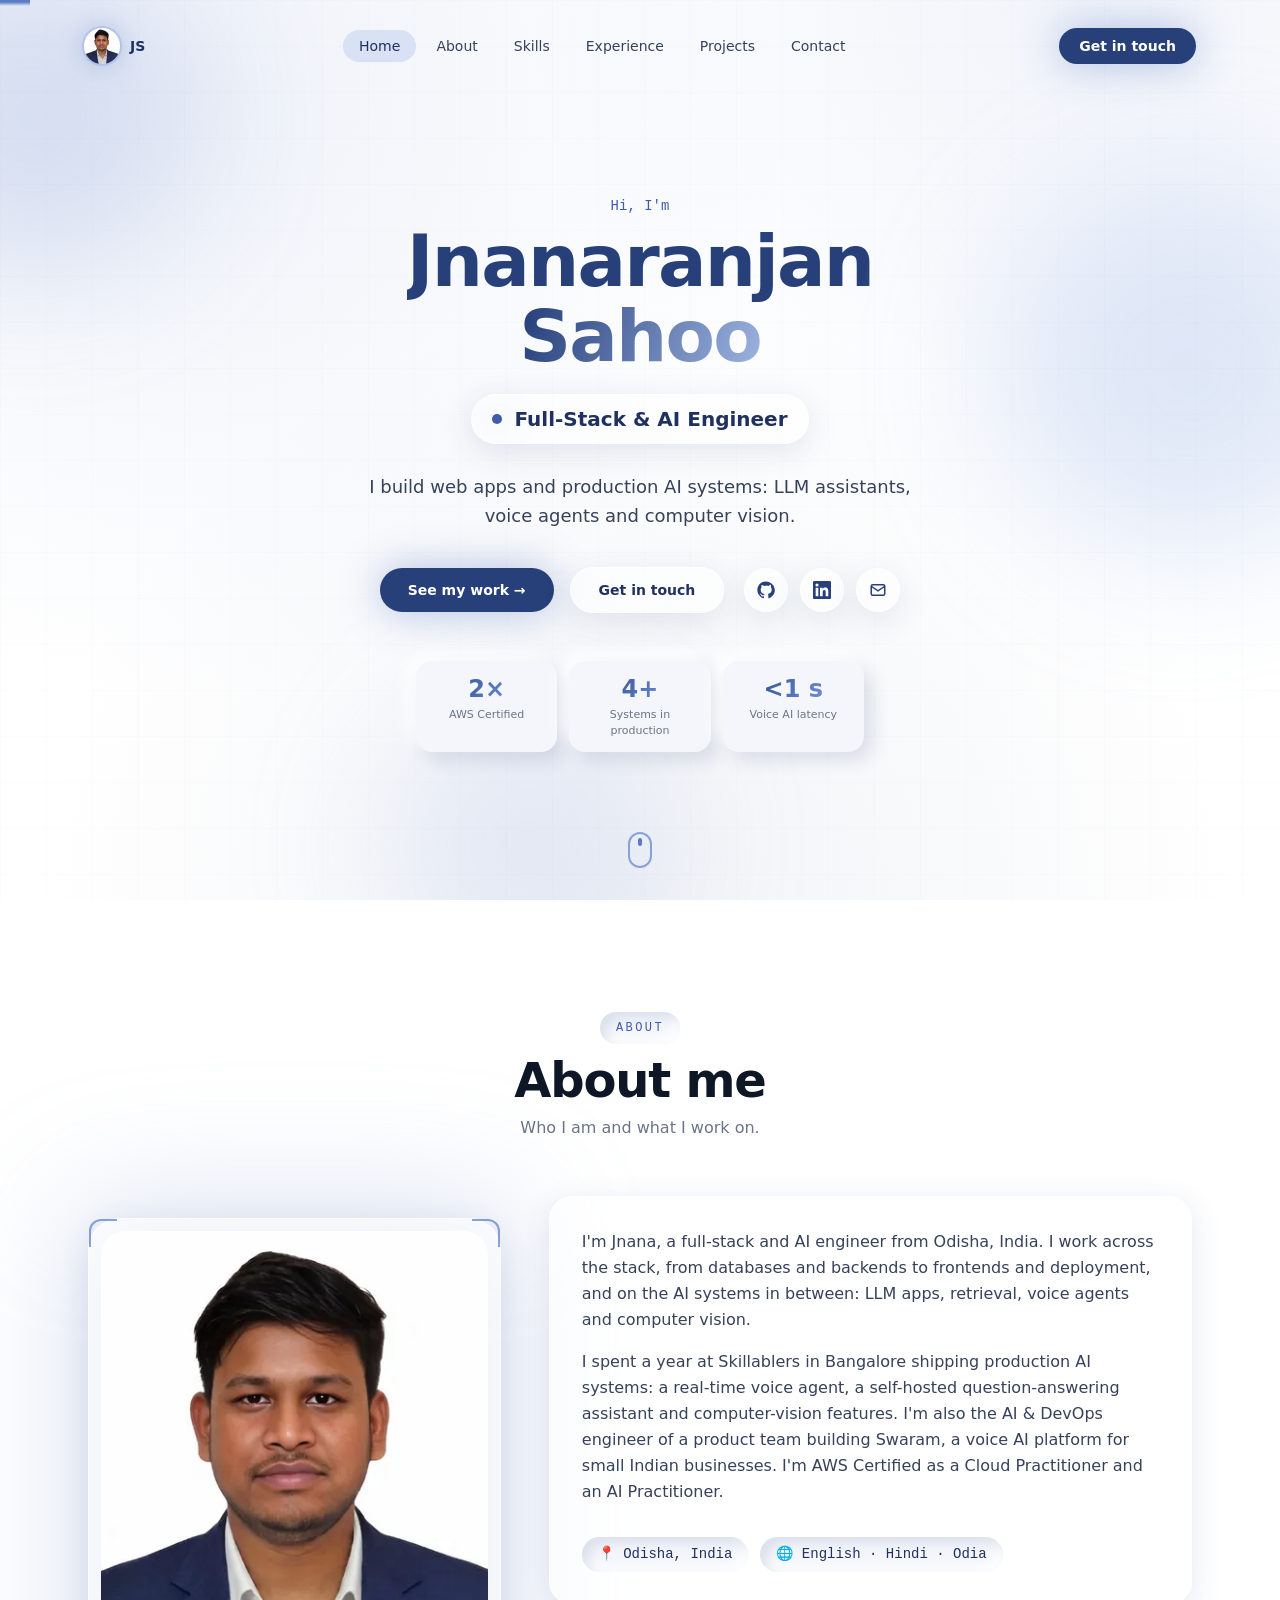
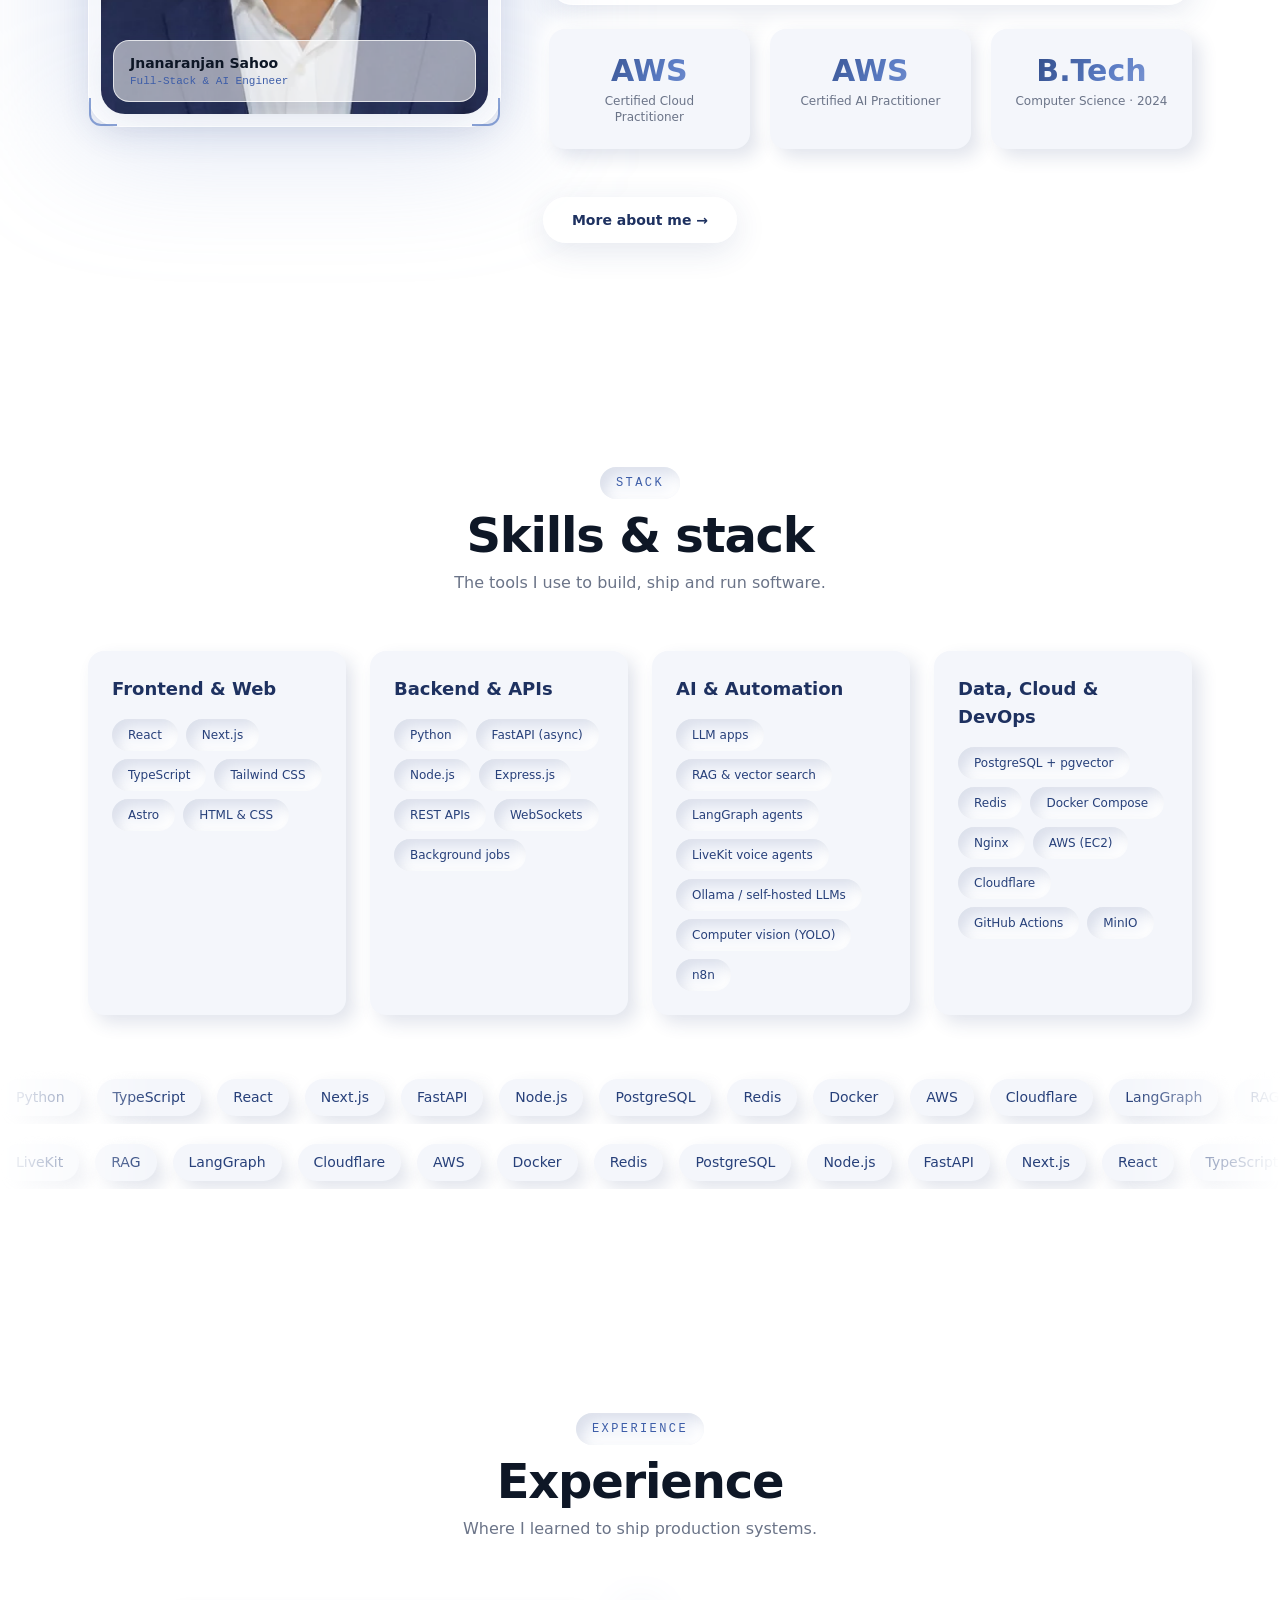
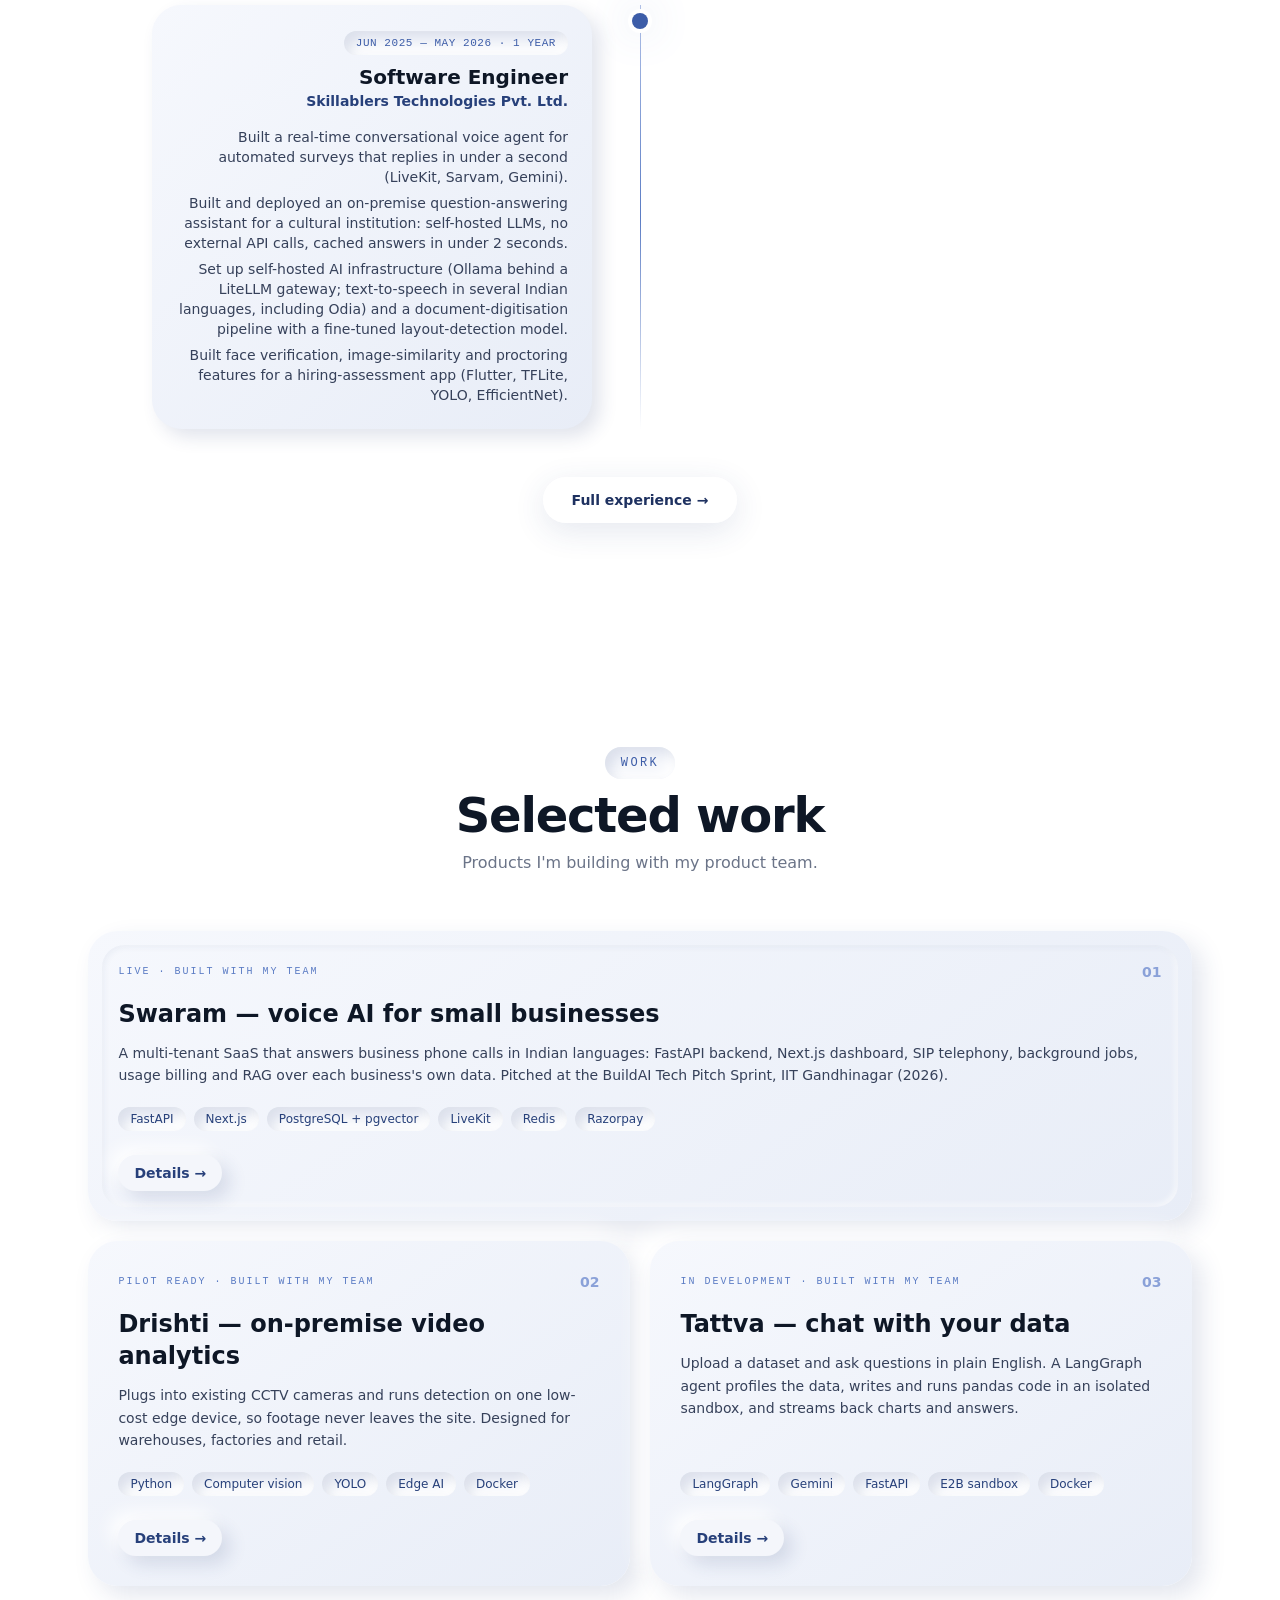
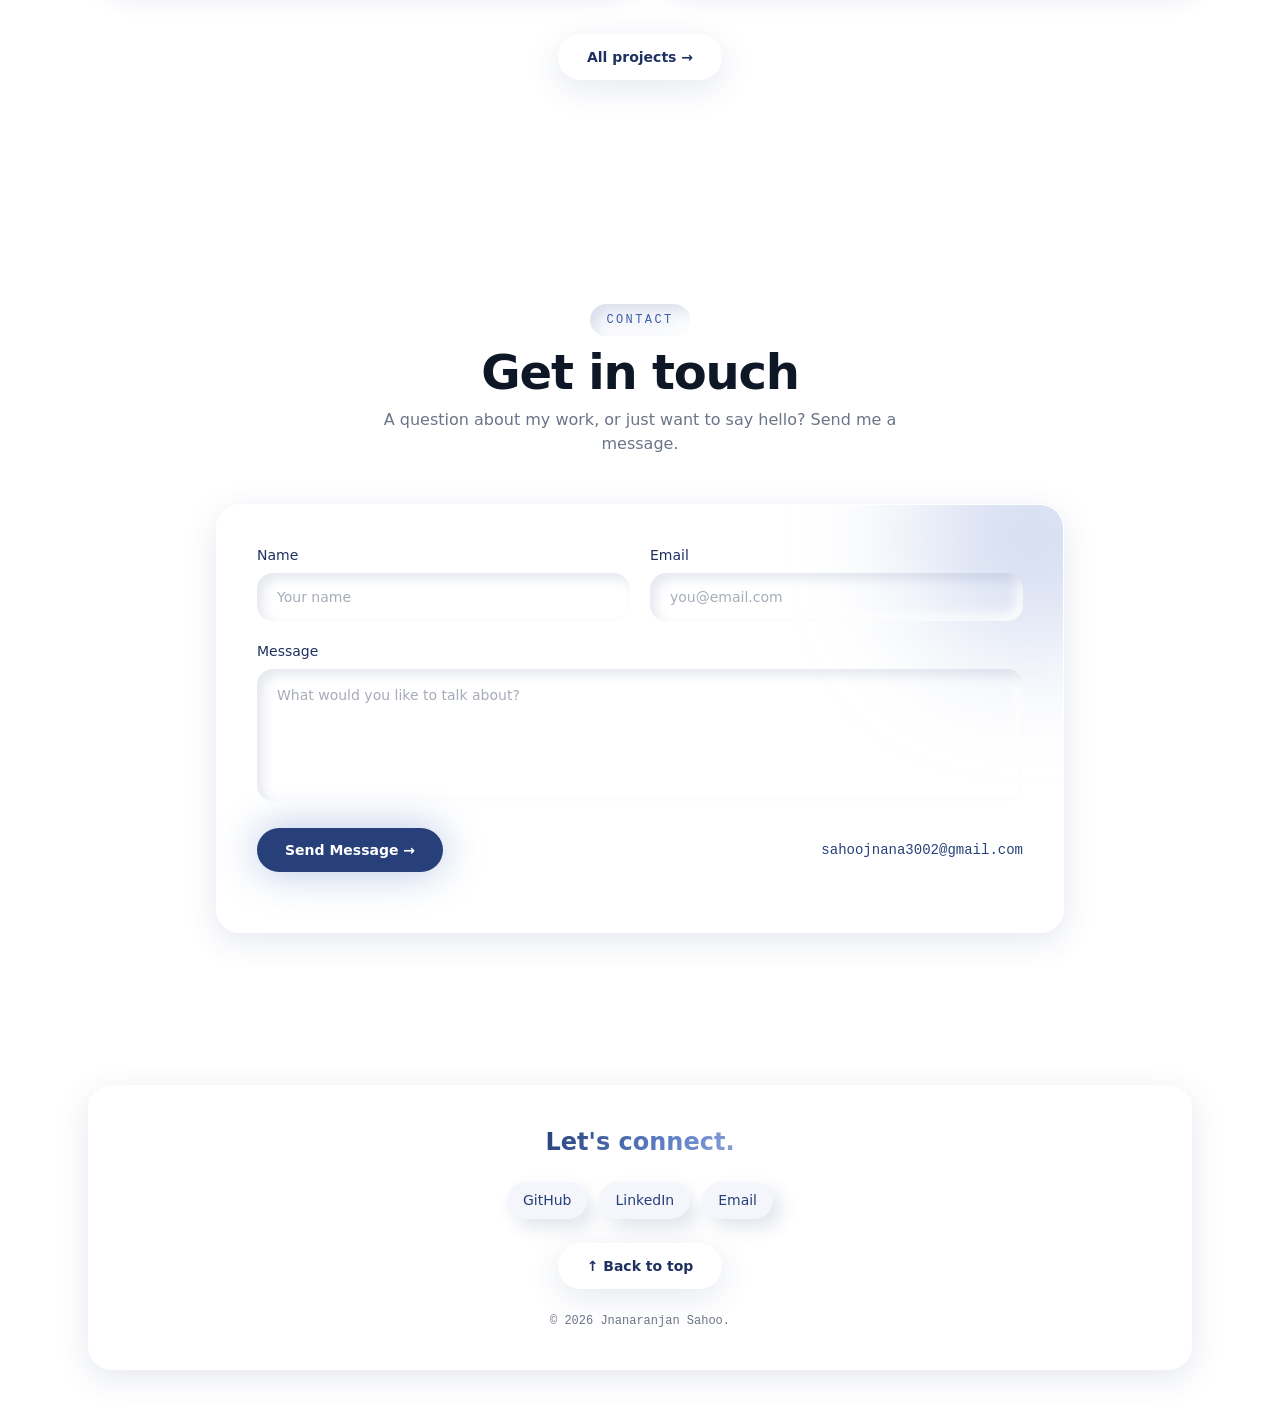
==== commit f750bac0: "Deploy portfolio" ====
--- a/index.html
+++ b/index.html
@@ -68,4 +68,4 @@
       if (window.posthog && window.posthog.capture) window.posthog.capture(name, params);
     }, true);
   })();</script><link rel="stylesheet" href="/_astro/Layout.BLeGAC4W.css"><style>.card-grid{grid-template-columns:1fr;gap:1.25rem;width:100%;display:grid}@media (width>=640px){.card-grid{grid-template-columns:repeat(2,1fr);grid-auto-rows:auto}.magic-bento-card:first-child,.magic-bento-card:nth-child(4){grid-column:span 2}}.magic-bento-card{--glow-x:50%;--glow-y:50%;--glow-intensity:0;--glow-radius:220px;--glow-color:91, 124, 196;flex-direction:column;justify-content:space-between;min-height:220px;padding:1.9rem;transition:transform .4s cubic-bezier(.22,1,.36,1),box-shadow .4s cubic-bezier(.22,1,.36,1);display:flex;position:relative;overflow:hidden}.card-grid .magic-bento-card{background:linear-gradient(145deg,#f6f8fd,#e8edf7);border-radius:1.85rem;box-shadow:10px 10px 24px #27407a21,-10px -10px 24px #fffffff2}.card-grid .magic-bento-card:first-child:before{content:"";pointer-events:none;z-index:0;border-radius:1.4rem;position:absolute;inset:14px;box-shadow:inset 2px 2px 6px #27407a0f,inset -2px -2px 6px #ffffffb3}.card-grid .magic-bento-card:hover{transform:translateY(-5px);box-shadow:14px 18px 36px #27407a2e,-12px -12px 28px #fff}.card-grid .magic-bento-card:active{transform:translateY(-1px);box-shadow:inset 6px 6px 14px #27407a1f,inset -6px -6px 14px #ffffffe6}@media (prefers-reduced-motion:reduce){.card-grid .magic-bento-card:hover{transform:none}}.magic-bento-card--border-glow:after{content:"";background:radial-gradient(var(--glow-radius) circle at var(--glow-x) var(--glow-y), rgba(var(--glow-color), calc(var(--glow-intensity) * .9)) 0%, rgba(var(--glow-color), calc(var(--glow-intensity) * .4)) 30%, transparent 60%);border-radius:inherit;-webkit-mask-composite:xor;pointer-events:none;z-index:3;padding:2px;transition:opacity .3s;position:absolute;inset:0;-webkit-mask-image:linear-gradient(#fff 0 0),linear-gradient(#fff 0 0);mask-image:linear-gradient(#fff 0 0),linear-gradient(#fff 0 0);-webkit-mask-position:0 0,0 0;mask-position:0 0,0 0;-webkit-mask-size:auto,auto;mask-size:auto,auto;-webkit-mask-repeat:repeat,repeat;mask-repeat:repeat,repeat;-webkit-mask-clip:content-box,border-box;mask-clip:content-box,border-box;-webkit-mask-origin:content-box,border-box;mask-origin:content-box,border-box;mask-composite:exclude;mask-mode:match-source,match-source}.particle-container{position:relative;overflow:hidden}.global-spotlight{mix-blend-mode:multiply;will-change:transform, opacity;pointer-events:none;z-index:200!important}.bento-section{user-select:none;position:relative}
-</style></head><body><style>astro-island,astro-slot,astro-static-slot{display:contents}</style><script>(()=>{var l=(n,t)=>{let i=async()=>{await(await n())()},e=typeof t.value=="object"?t.value:void 0,s={timeout:e==null?void 0:e.timeout};"requestIdleCallback"in window?window.requestIdleCallback(i,s):setTimeout(i,s.timeout||200)};(self.Astro||(self.Astro={})).idle=l;window.dispatchEvent(new Event("astro:idle"));})();</script><script>(()=>{var g=Object.defineProperty;var w=(a,s,c)=>s in a?g(a,s,{enumerable:!0,configurable:!0,writable:!0,value:c}):a[s]=c;var l=(a,s,c)=>w(a,typeof s!="symbol"?s+"":s,c);var E=new Set(["__proto__","constructor","prototype"]);{let a={0:t=>y(t),1:t=>c(t),2:t=>new RegExp(t),3:t=>new Date(t),4:t=>new Map(c(t)),5:t=>new Set(c(t)),6:t=>BigInt(t),7:t=>new URL(t),8:t=>new Uint8Array(t),9:t=>new Uint16Array(t),10:t=>new Uint32Array(t),11:t=>Number.POSITIVE_INFINITY*t},s=t=>{let[p,e]=t;return p in a?a[p](e):void 0},c=t=>t.map(s),y=t=>typeof t!="object"||t===null?t:Object.fromEntries(Object.entries(t).map(([p,e])=>[p,s(e)]));class f extends HTMLElement{constructor(){super(...arguments);l(this,"Component");l(this,"hydrator");l(this,"hydrate",async()=>{var b;if(!this.hydrator||!this.isConnected)return;let e=(b=this.parentElement)==null?void 0:b.closest("astro-island[ssr]");if(e){e.addEventListener("astro:hydrate",this.hydrate,{once:!0});return}let r=this.querySelectorAll("astro-slot"),n={},d=this.querySelectorAll("template[data-astro-template]");for(let o of d){let i=o.closest(this.tagName);i!=null&&i.isSameNode(this)&&(n[o.getAttribute("data-astro-template")||"default"]=o.innerHTML,o.remove())}for(let o of r){let i=o.closest(this.tagName);i!=null&&i.isSameNode(this)&&(n[o.getAttribute("name")||"default"]=o.innerHTML)}let u;try{u=this.hasAttribute("props")?y(JSON.parse(this.getAttribute("props"))):{}}catch(o){let i=this.getAttribute("component-url")||"<unknown>",v=this.getAttribute("component-export");throw v&&(i+=` (export ${v})`),console.error(`[hydrate] Error parsing props for component ${i}`,this.getAttribute("props"),o),o}let h;await this.hydrator(this)(this.Component,u,n,{client:this.getAttribute("client")}),this.removeAttribute("ssr"),this.dispatchEvent(new CustomEvent("astro:hydrate"))});l(this,"unmount",()=>{this.isConnected||this.dispatchEvent(new CustomEvent("astro:unmount"))})}disconnectedCallback(){document.removeEventListener("astro:after-swap",this.unmount),document.addEventListener("astro:after-swap",this.unmount,{once:!0})}connectedCallback(){if(!this.hasAttribute("await-children")||document.readyState==="interactive"||document.readyState==="complete")this.childrenConnectedCallback();else{let e=()=>{document.removeEventListener("DOMContentLoaded",e),r.disconnect(),this.childrenConnectedCallback()},r=new MutationObserver(()=>{var n;((n=this.lastChild)==null?void 0:n.nodeType)===Node.COMMENT_NODE&&this.lastChild.nodeValue==="astro:end"&&(this.lastChild.remove(),e())});r.observe(this,{childList:!0}),document.addEventListener("DOMContentLoaded",e)}}async childrenConnectedCallback(){let e=this.getAttribute("before-hydration-url");e&&await import(e),this.start()}getRetryImportUrl(e){let r=new URL(e,document.baseURI);return r.searchParams.set("astro-retry",Date.now().toString()),r.toString()}async importWithRetry(e){try{return await import(e)}catch(r){return await new Promise(n=>setTimeout(n,1e3)),import(this.getRetryImportUrl(e))}}handleHydrationError(e){let r=this.getAttribute("component-url"),n=new CustomEvent("astro:hydration-error",{cancelable:!0,bubbles:!0,composed:!0,detail:{error:e,componentUrl:r}});this.dispatchEvent(n)&&console.error(`[astro-island] Error hydrating ${r}`,e)}async start(){let e=JSON.parse(this.getAttribute("opts")),r=this.getAttribute("client");if(Astro[r]===void 0){window.addEventListener(`astro:${r}`,()=>this.start(),{once:!0});return}try{await Astro[r](async()=>{let n=this.getAttribute("renderer-url");try{let[d,{default:u}]=await Promise.all([this.importWithRetry(this.getAttribute("component-url")),n?this.importWithRetry(n):Promise.resolve({default:()=>()=>{}})]),h=this.getAttribute("component-export")||"default";if(h.includes(".")){this.Component=d;for(let m of h.split(".")){if(E.has(m)||!this.Component||typeof this.Component!="object"&&typeof this.Component!="function"||!Object.hasOwn(this.Component,m))throw new Error(`Invalid component export path: ${h}`);this.Component=this.Component[m]}}else{if(E.has(h))throw new Error(`Invalid component export path: ${h}`);this.Component=d[h]}return this.hydrator=u,this.hydrate}catch(d){return this.handleHydrationError(d),()=>{}}},e,this)}catch(n){this.handleHydrationError(n)}}attributeChangedCallback(){this.hydrate()}}l(f,"observedAttributes",["props"]),customElements.get("astro-island")||customElements.define("astro-island",f)}})();</script><astro-island uid="1ba8Qv" prefix="r4" component-url="/_astro/SmoothScroll.Ch_eKSLu.js" component-export="SmoothScroll" renderer-url="/_astro/client.RMePetAg.js" props="{}" ssr client="idle" opts="{&quot;name&quot;:&quot;SmoothScroll&quot;,&quot;value&quot;:true}"></astro-island><script>(()=>{var e=async t=>{await(await t())()};(self.Astro||(self.Astro={})).load=e;window.dispatchEvent(new Event("astro:load"));})();</script><astro-island uid="1TtvGb" prefix="r9" component-url="/_astro/NavbarInteractive.BF8Kjd55.js" component-export="NavbarInteractive" renderer-url="/_astro/client.RMePetAg.js" props="{&quot;avatarSrc&quot;:[0,&quot;/_astro/profile.CRkiN90N_22NJSh.webp&quot;],&quot;homeHref&quot;:[0,&quot;#home&quot;],&quot;current&quot;:[0,&quot;/&quot;]}" ssr client="load" opts="{&quot;name&quot;:&quot;NavbarInteractive&quot;,&quot;value&quot;:true}" await-children><header class="fixed inset-x-0 top-0 z-50 px-4 pt-4" style="transform:translateY(-80px)"><nav class="mx-auto flex max-w-6xl items-center justify-between rounded-full px-5 py-3 transition-all duration-300 bg-transparent" aria-label="Main navigation"><a href="#home" class="group flex items-center gap-2.5" aria-label="Jnanaranjan Sahoo — home"><span class="relative inline-block"><span class="absolute inset-0 rounded-full bg-navy-400/40 blur-md transition-opacity duration-300 group-hover:opacity-100"></span><img src="/_astro/profile.CRkiN90N_22NJSh.webp" alt="Jnanaranjan Sahoo" width="36" height="36" class="relative h-9 w-9 rounded-full object-cover ring-2 ring-navy-200 transition-transform duration-300 group-hover:scale-105"/></span><span class="hidden font-display text-sm font-bold text-navy-700 sm:inline">JS</span></a><ul class="hidden items-center gap-1 md:flex" role="list"><li><a href="/" aria-current="page" class="relative rounded-full px-4 py-2 text-sm font-medium transition-colors text-navy-700"><span class="absolute inset-0 -z-10 rounded-full bg-navy-100"></span>Home</a></li><li><a href="/about/" class="relative rounded-full px-4 py-2 text-sm font-medium transition-colors text-ink-soft hover:bg-navy-50 hover:text-navy-700">About</a></li><li><a href="/#skills" class="relative rounded-full px-4 py-2 text-sm font-medium transition-colors text-ink-soft hover:bg-navy-50 hover:text-navy-700">Skills</a></li><li><a href="/experience/" class="relative rounded-full px-4 py-2 text-sm font-medium transition-colors text-ink-soft hover:bg-navy-50 hover:text-navy-700">Experience</a></li><li><a href="/projects/" class="relative rounded-full px-4 py-2 text-sm font-medium transition-colors text-ink-soft hover:bg-navy-50 hover:text-navy-700">Projects</a></li><li><a href="/contact/" class="relative rounded-full px-4 py-2 text-sm font-medium transition-colors text-ink-soft hover:bg-navy-50 hover:text-navy-700">Contact</a></li></ul><a href="/contact/" data-ga-event="cta_click" data-ga-label="nav_lets_talk" class="hidden rounded-full bg-navy-600 px-5 py-2 text-sm font-semibold text-white shadow-glow transition-colors hover:bg-navy-700 md:inline-block">Get in touch</a><button class="grid h-9 w-9 place-items-center rounded-full glass md:hidden" aria-label="Open menu" aria-expanded="false" aria-controls="mobile-menu"><div class="space-y-1.5" aria-hidden="true"><span class="block h-0.5 w-5 bg-navy-700"></span><span class="block h-0.5 w-5 bg-navy-700"></span></div></button></nav></header><div class="fixed inset-x-0 top-0 z-[60] h-1 origin-left bg-gradient-to-r from-navy-400 to-sky" aria-hidden="true" style="transform:scaleX(0)"></div><!--astro:end--></astro-island><!-- Fallback static nav shell for search crawlers / non-JS users --><noscript><div class="fixed inset-x-0 top-0 z-50 bg-white/90 px-6 py-4 backdrop-blur shadow-sm"><div class="mx-auto flex max-w-6xl items-center justify-between"><a href="#home" class="font-display font-bold text-navy-700">Jnanaranjan Sahoo</a><ul class="flex items-center gap-4 text-sm font-medium"><li><a href="/" aria-current="page" class="text-ink-soft hover:text-navy-700">Home</a></li><li><a href="/about/" class="text-ink-soft hover:text-navy-700">About</a></li><li><a href="/#skills" class="text-ink-soft hover:text-navy-700">Skills</a></li><li><a href="/experience/" class="text-ink-soft hover:text-navy-700">Experience</a></li><li><a href="/projects/" class="text-ink-soft hover:text-navy-700">Projects</a></li><li><a href="/contact/" class="text-ink-soft hover:text-navy-700">Contact</a></li></ul></div></div></noscript><main id="main-content"><section id="home" class="relative flex min-h-screen items-center overflow-hidden pt-24 pb-12 sm:pt-28 sm:pb-16"><div class="pointer-events-none absolute inset-0 -z-10" aria-hidden="true"><div class="glow-orb left-[-10%] top-[-5%] h-80 w-80 animate-float bg-navy-300/50"></div><div class="glow-orb right-[-8%] top-[20%] h-96 w-96 animate-float bg-sky-light/60" style="animation-delay: 2s"></div><div class="glow-orb bottom-[-10%] left-[30%] h-72 w-72 animate-float bg-navy-200/50" style="animation-delay: 4s"></div><div class="absolute inset-0 bg-grid-light bg-[size:46px_46px] opacity-30"></div></div><div class="mx-auto flex w-full max-w-3xl flex-col items-center px-6 text-center"><p class="font-mono text-sm text-navy-500">Hi, I&#39;m</p><h1 class="mt-2 font-display text-[2.6rem] font-bold leading-[1.04] tracking-tight sm:text-6xl lg:text-7xl"><span class="shiny-text">Jnanaranjan Sahoo</span></h1><p class="mt-5 inline-flex items-center gap-3 rounded-full glass px-5 py-2.5 font-display text-lg font-semibold text-navy-700 sm:text-xl"><span class="h-2.5 w-2.5 rounded-full bg-navy-500 shadow-glow" aria-hidden="true"></span>Full-Stack &amp; AI Engineer</p><p class="mt-7 max-w-xl text-base leading-relaxed text-ink-soft sm:text-lg">I build web apps and production AI systems: LLM assistants, voice agents and computer vision.</p><div class="mt-9 flex flex-wrap items-center justify-center gap-4"><a href="/projects/" data-ga-event="cta_click" data-ga-label="view_work" class="relative inline-flex items-center justify-center gap-2 rounded-full px-7 py-3 text-sm font-semibold transition-colors duration-300 bg-navy-600 text-white shadow-glow hover:bg-navy-700">See my work →</a><a href="/contact/" data-ga-event="cta_click" data-ga-label="get_in_touch" class="relative inline-flex items-center justify-center gap-2 rounded-full px-7 py-3 text-sm font-semibold transition-colors duration-300 glass text-navy-700 hover:text-navy-900">Get in touch</a><div class="flex items-center gap-3 ml-1" aria-label="Social links"><a href="https://github.com/jnana-ai-eng" aria-label="GitHub profile" class="grid h-11 w-11 place-items-center rounded-full glass text-navy-600 transition-all duration-300 hover:-translate-y-1 hover:text-navy-800 hover:shadow-glow" target="_blank" rel="noopener noreferrer"><svg width="18" height="18" viewBox="0 0 24 24" fill="currentColor" aria-hidden="true"><path d="M12 .5C5.7.5.5 5.7.5 12c0 5.1 3.3 9.4 7.9 10.9.6.1.8-.2.8-.5v-2c-3.2.7-3.9-1.4-3.9-1.4-.5-1.3-1.3-1.7-1.3-1.7-1.1-.7.1-.7.1-.7 1.2.1 1.8 1.2 1.8 1.2 1 1.8 2.8 1.3 3.5 1 .1-.8.4-1.3.8-1.6-2.6-.3-5.3-1.3-5.3-5.7 0-1.3.5-2.3 1.2-3.1-.1-.3-.5-1.5.1-3.1 0 0 1-.3 3.3 1.2a11.5 11.5 0 0 1 6 0C17.3 4.7 18.3 5 18.3 5c.6 1.6.2 2.8.1 3.1.8.8 1.2 1.8 1.2 3.1 0 4.4-2.7 5.4-5.3 5.7.4.4.8 1.1.8 2.2v3.3c0 .3.2.6.8.5 4.6-1.5 7.9-5.8 7.9-10.9C23.5 5.7 18.3.5 12 .5z"></path></svg></a><a href="https://www.linkedin.com/in/jnanaranjan-sahoo" aria-label="LinkedIn profile" class="grid h-11 w-11 place-items-center rounded-full glass text-navy-600 transition-all duration-300 hover:-translate-y-1 hover:text-navy-800 hover:shadow-glow" target="_blank" rel="noopener noreferrer"><svg width="18" height="18" viewBox="0 0 24 24" fill="currentColor" aria-hidden="true"><path d="M20.45 20.45h-3.56v-5.57c0-1.33-.02-3.04-1.85-3.04-1.85 0-2.13 1.45-2.13 2.94v5.67H9.35V9h3.42v1.56h.05c.48-.9 1.64-1.85 3.37-1.85 3.6 0 4.27 2.37 4.27 5.46v6.28zM5.34 7.43a2.07 2.07 0 1 1 0-4.14 2.07 2.07 0 0 1 0 4.14zM7.12 20.45H3.56V9h3.56v11.45zM22.22 0H1.77C.79 0 0 .77 0 1.73v20.54C0 23.23.79 24 1.77 24h20.45c.98 0 1.78-.77 1.78-1.73V1.73C24 .77 23.2 0 22.22 0z"></path></svg></a><a href="mailto:sahoojnana3002@gmail.com" aria-label="Send email" class="grid h-11 w-11 place-items-center rounded-full glass text-navy-600 transition-all duration-300 hover:-translate-y-1 hover:text-navy-800 hover:shadow-glow"><svg width="18" height="18" viewBox="0 0 24 24" fill="none" stroke="currentColor" stroke-width="2" aria-hidden="true"><rect x="3" y="5" width="18" height="14" rx="2"></rect><path d="m3 7 9 6 9-6"></path></svg></a></div></div><div class="mt-12 grid w-full max-w-md grid-cols-3 gap-3"><div class="neu rounded-2xl px-4 py-3 text-center"><div class="font-display text-2xl font-bold gradient-text">2×</div><div class="mt-0.5 text-[11px] font-medium text-ink-muted">AWS Certified</div></div><div class="neu rounded-2xl px-4 py-3 text-center"><div class="font-display text-2xl font-bold gradient-text">4+</div><div class="mt-0.5 text-[11px] font-medium text-ink-muted">Systems in production</div></div><div class="neu rounded-2xl px-4 py-3 text-center"><div class="font-display text-2xl font-bold gradient-text">&lt;1 s</div><div class="mt-0.5 text-[11px] font-medium text-ink-muted">Voice AI latency</div></div></div></div><!-- Hidden on phones, where the taller single column would push the stats under it --><a href="#about" class="absolute bottom-8 left-1/2 hidden -translate-x-1/2 sm:block" aria-label="Scroll to About section"><span class="flex h-9 w-6 items-start justify-center rounded-full border-2 border-navy-300 p-1" aria-hidden="true"><span class="h-2 w-1 animate-bounce rounded-full bg-navy-400"></span></span></a></section><section id="about" class="relative mx-auto max-w-6xl px-6 py-20 sm:py-28"><div class="flex flex-col items-center gap-3 text-center"><span class="chip neu-inset font-mono text-xs uppercase tracking-[0.2em] text-navy-500">About</span><h2 class="font-display text-3xl font-bold tracking-tight text-ink sm:text-4xl lg:text-5xl">About me</h2><p class="max-w-xl text-base text-ink-muted">Who I am and what I work on.</p></div><div class="mt-14 grid items-center gap-10 lg:grid-cols-5 lg:gap-12"><!-- Portrait --><div class="relative lg:col-span-2"><div class="absolute -inset-4 -z-10 rounded-[2.5rem] bg-navy-300/30 blur-3xl"></div><!-- HudFrame shell --><div class="relative rounded-[2rem] glass p-3"><!-- Corner brackets --><span class="pointer-events-none absolute left-0 top-0 h-7 w-7 rounded-tl-xl border-l-2 border-t-2 border-navy-400/70"></span><span class="pointer-events-none absolute right-0 top-0 h-7 w-7 rounded-tr-xl border-r-2 border-t-2 border-navy-400/70"></span><span class="pointer-events-none absolute bottom-0 left-0 h-7 w-7 rounded-bl-xl border-b-2 border-l-2 border-navy-400/70"></span><span class="pointer-events-none absolute bottom-0 right-0 h-7 w-7 rounded-br-xl border-b-2 border-r-2 border-navy-400/70"></span><div class="overflow-hidden rounded-[1.5rem]"><img src="/_astro/profile.CRkiN90N_ZGYwnj.webp" srcset="/_astro/profile.CRkiN90N_ZGYwnj.webp 400w, /_astro/profile.CRkiN90N_Z1r7WS6.webp 640w, /_astro/profile.CRkiN90N_ZvoJcn.webp 750w, /_astro/profile.CRkiN90N_1XyMd1.webp 800w" alt="Portrait of Jnanaranjan Sahoo" loading="lazy" decoding="async" sizes="(min-width: 400px) 400px, 100vw" data-astro-image="constrained" data-astro-image-fit="cover" data-astro-image-pos="center" width="400" height="500" class="aspect-[4/5] w-full object-cover transition-transform duration-500 hover:scale-105"></div><div class="absolute bottom-6 left-6 right-6 z-10"><div class="glass rounded-2xl px-4 py-3"><p class="font-display text-sm font-bold text-ink">Jnanaranjan Sahoo</p><p class="font-mono text-[11px] text-navy-500">Full-Stack &amp; AI Engineer</p></div></div></div></div><!-- Bio + credentials --><div class="lg:col-span-3"><div class="glass rounded-3xl p-6 sm:p-8"><div class="space-y-4 text-base leading-relaxed text-ink-soft"><p>I&#39;m Jnana, a full-stack and AI engineer from Odisha, India. I work across the stack, from databases and backends to frontends and deployment, and on the AI systems in between: LLM apps, retrieval, voice agents and computer vision.</p><p>I spent a year at Skillablers in Bangalore shipping production AI systems: a real-time voice agent, a self-hosted question-answering assistant and computer-vision features. I&#39;m also the AI &amp; DevOps engineer of a product team building Swaram, a voice AI platform for small Indian businesses. I&#39;m AWS Certified as a Cloud Practitioner and an AI Practitioner.</p></div><div class="mt-8 flex flex-wrap gap-3 font-mono text-xs text-navy-600"><span class="chip neu-inset">📍 Odisha, India</span><span class="chip neu-inset">🌐 English · Hindi · Odia</span></div></div><!-- Credentials — neumorphic, statically rendered (the hero shows about.stats) --><div class="mt-6 grid gap-5 sm:grid-cols-3"><div class="neu rounded-2xl px-5 py-6 text-center"><div class="font-display text-3xl font-bold gradient-text">AWS</div><div class="mt-1 text-xs font-medium text-ink-muted">Certified Cloud Practitioner</div></div><div class="neu rounded-2xl px-5 py-6 text-center"><div class="font-display text-3xl font-bold gradient-text">AWS</div><div class="mt-1 text-xs font-medium text-ink-muted">Certified AI Practitioner</div></div><div class="neu rounded-2xl px-5 py-6 text-center"><div class="font-display text-3xl font-bold gradient-text">B.Tech</div><div class="mt-1 text-xs font-medium text-ink-muted">Computer Science · 2024</div></div></div></div></div><div class="mt-12 flex justify-center"><a href="/about/" class="relative inline-flex items-center justify-center gap-2 rounded-full px-7 py-3 text-sm font-semibold transition-colors duration-300 glass text-navy-700 hover:text-navy-900">More about me →</a></div></section><section id="skills" class="relative py-20 sm:py-28"><div class="mx-auto max-w-6xl px-6"><div class="flex flex-col items-center gap-3 text-center"><span class="chip neu-inset font-mono text-xs uppercase tracking-[0.2em] text-navy-500">Stack</span><h2 class="font-display text-3xl font-bold tracking-tight text-ink sm:text-4xl lg:text-5xl">Skills &amp; stack</h2><p class="max-w-xl text-base text-ink-muted">The tools I use to build, ship and run software.</p></div><!-- Neumorphic skill groups — all static HTML --><div class="mt-14 grid gap-6 sm:grid-cols-2 lg:grid-cols-4"><div class="neu rounded-2xl p-6"><h3 class="mb-4 font-display text-lg font-semibold text-navy-700">Frontend &amp; Web</h3><div class="flex flex-wrap gap-2"><span class="chip neu-inset text-xs text-navy-600">React</span><span class="chip neu-inset text-xs text-navy-600">Next.js</span><span class="chip neu-inset text-xs text-navy-600">TypeScript</span><span class="chip neu-inset text-xs text-navy-600">Tailwind CSS</span><span class="chip neu-inset text-xs text-navy-600">Astro</span><span class="chip neu-inset text-xs text-navy-600">HTML &amp; CSS</span></div></div><div class="neu rounded-2xl p-6"><h3 class="mb-4 font-display text-lg font-semibold text-navy-700">Backend &amp; APIs</h3><div class="flex flex-wrap gap-2"><span class="chip neu-inset text-xs text-navy-600">Python</span><span class="chip neu-inset text-xs text-navy-600">FastAPI (async)</span><span class="chip neu-inset text-xs text-navy-600">Node.js</span><span class="chip neu-inset text-xs text-navy-600">Express.js</span><span class="chip neu-inset text-xs text-navy-600">REST APIs</span><span class="chip neu-inset text-xs text-navy-600">WebSockets</span><span class="chip neu-inset text-xs text-navy-600">Background jobs</span></div></div><div class="neu rounded-2xl p-6"><h3 class="mb-4 font-display text-lg font-semibold text-navy-700">AI &amp; Automation</h3><div class="flex flex-wrap gap-2"><span class="chip neu-inset text-xs text-navy-600">LLM apps</span><span class="chip neu-inset text-xs text-navy-600">RAG &amp; vector search</span><span class="chip neu-inset text-xs text-navy-600">LangGraph agents</span><span class="chip neu-inset text-xs text-navy-600">LiveKit voice agents</span><span class="chip neu-inset text-xs text-navy-600">Ollama / self-hosted LLMs</span><span class="chip neu-inset text-xs text-navy-600">Computer vision (YOLO)</span><span class="chip neu-inset text-xs text-navy-600">n8n</span></div></div><div class="neu rounded-2xl p-6"><h3 class="mb-4 font-display text-lg font-semibold text-navy-700">Data, Cloud &amp; DevOps</h3><div class="flex flex-wrap gap-2"><span class="chip neu-inset text-xs text-navy-600">PostgreSQL + pgvector</span><span class="chip neu-inset text-xs text-navy-600">Redis</span><span class="chip neu-inset text-xs text-navy-600">Docker Compose</span><span class="chip neu-inset text-xs text-navy-600">Nginx</span><span class="chip neu-inset text-xs text-navy-600">AWS (EC2)</span><span class="chip neu-inset text-xs text-navy-600">Cloudflare</span><span class="chip neu-inset text-xs text-navy-600">GitHub Actions</span><span class="chip neu-inset text-xs text-navy-600">MinIO</span></div></div></div></div><!-- Full-width CSS marquees --><div class="mt-14 flex flex-col gap-3"><!-- Forward marquee --><div class="group relative flex overflow-hidden py-2" style="mask-image: linear-gradient(to right, transparent, black 12%, black 88%, transparent);" aria-hidden="true"><div class="flex shrink-0 items-center gap-4 pr-4" style="animation: marquee 28s linear infinite;"><span class="chip neu whitespace-nowrap text-navy-600">Python</span><span class="chip neu whitespace-nowrap text-navy-600">TypeScript</span><span class="chip neu whitespace-nowrap text-navy-600">React</span><span class="chip neu whitespace-nowrap text-navy-600">Next.js</span><span class="chip neu whitespace-nowrap text-navy-600">FastAPI</span><span class="chip neu whitespace-nowrap text-navy-600">Node.js</span><span class="chip neu whitespace-nowrap text-navy-600">PostgreSQL</span><span class="chip neu whitespace-nowrap text-navy-600">Redis</span><span class="chip neu whitespace-nowrap text-navy-600">Docker</span><span class="chip neu whitespace-nowrap text-navy-600">AWS</span><span class="chip neu whitespace-nowrap text-navy-600">Cloudflare</span><span class="chip neu whitespace-nowrap text-navy-600">LangGraph</span><span class="chip neu whitespace-nowrap text-navy-600">RAG</span><span class="chip neu whitespace-nowrap text-navy-600">LiveKit</span><span class="chip neu whitespace-nowrap text-navy-600">Python</span><span class="chip neu whitespace-nowrap text-navy-600">TypeScript</span><span class="chip neu whitespace-nowrap text-navy-600">React</span><span class="chip neu whitespace-nowrap text-navy-600">Next.js</span><span class="chip neu whitespace-nowrap text-navy-600">FastAPI</span><span class="chip neu whitespace-nowrap text-navy-600">Node.js</span><span class="chip neu whitespace-nowrap text-navy-600">PostgreSQL</span><span class="chip neu whitespace-nowrap text-navy-600">Redis</span><span class="chip neu whitespace-nowrap text-navy-600">Docker</span><span class="chip neu whitespace-nowrap text-navy-600">AWS</span><span class="chip neu whitespace-nowrap text-navy-600">Cloudflare</span><span class="chip neu whitespace-nowrap text-navy-600">LangGraph</span><span class="chip neu whitespace-nowrap text-navy-600">RAG</span><span class="chip neu whitespace-nowrap text-navy-600">LiveKit</span></div></div><!-- Reverse marquee --><div class="group relative flex overflow-hidden py-2" style="mask-image: linear-gradient(to right, transparent, black 12%, black 88%, transparent);" aria-hidden="true"><div class="flex shrink-0 items-center gap-4 pr-4" style="animation: marquee 28s linear infinite reverse;"><span class="chip neu whitespace-nowrap text-navy-600">LiveKit</span><span class="chip neu whitespace-nowrap text-navy-600">RAG</span><span class="chip neu whitespace-nowrap text-navy-600">LangGraph</span><span class="chip neu whitespace-nowrap text-navy-600">Cloudflare</span><span class="chip neu whitespace-nowrap text-navy-600">AWS</span><span class="chip neu whitespace-nowrap text-navy-600">Docker</span><span class="chip neu whitespace-nowrap text-navy-600">Redis</span><span class="chip neu whitespace-nowrap text-navy-600">PostgreSQL</span><span class="chip neu whitespace-nowrap text-navy-600">Node.js</span><span class="chip neu whitespace-nowrap text-navy-600">FastAPI</span><span class="chip neu whitespace-nowrap text-navy-600">Next.js</span><span class="chip neu whitespace-nowrap text-navy-600">React</span><span class="chip neu whitespace-nowrap text-navy-600">TypeScript</span><span class="chip neu whitespace-nowrap text-navy-600">Python</span><span class="chip neu whitespace-nowrap text-navy-600">LiveKit</span><span class="chip neu whitespace-nowrap text-navy-600">RAG</span><span class="chip neu whitespace-nowrap text-navy-600">LangGraph</span><span class="chip neu whitespace-nowrap text-navy-600">Cloudflare</span><span class="chip neu whitespace-nowrap text-navy-600">AWS</span><span class="chip neu whitespace-nowrap text-navy-600">Docker</span><span class="chip neu whitespace-nowrap text-navy-600">Redis</span><span class="chip neu whitespace-nowrap text-navy-600">PostgreSQL</span><span class="chip neu whitespace-nowrap text-navy-600">Node.js</span><span class="chip neu whitespace-nowrap text-navy-600">FastAPI</span><span class="chip neu whitespace-nowrap text-navy-600">Next.js</span><span class="chip neu whitespace-nowrap text-navy-600">React</span><span class="chip neu whitespace-nowrap text-navy-600">TypeScript</span><span class="chip neu whitespace-nowrap text-navy-600">Python</span></div></div></div></section><section id="experience" class="relative mx-auto max-w-5xl px-6 py-20 sm:py-28"><div class="flex flex-col items-center gap-3 text-center"><span class="chip neu-inset font-mono text-xs uppercase tracking-[0.2em] text-navy-500">Experience</span><h2 class="font-display text-3xl font-bold tracking-tight text-ink sm:text-4xl lg:text-5xl">Experience</h2><p class="max-w-xl text-base text-ink-muted">Where I learned to ship production systems.</p></div><div class="relative mt-16"><!-- Vertical timeline line --><div class="absolute left-4 top-0 h-full w-px bg-gradient-to-b from-navy-200 via-navy-400 to-transparent sm:left-1/2" aria-hidden="true"></div><div class="space-y-12"><article class="relative flex flex-col sm:flex-row sm:items-center "><!-- Timeline node dot --><div class="absolute left-4 top-2 z-10 -translate-x-1/2 sm:left-1/2" aria-hidden="true"><span class="block h-4 w-4 rounded-full bg-navy-500 ring-4 ring-surface-base shadow-glow"></span></div><!-- Card --><div class="ml-12 sm:ml-0 sm:w-1/2 sm:pr-12 sm:text-right"><div class="neu rounded-[1.85rem] bg-gradient-to-br from-[#f6f8fd] to-[#e8edf7] p-6 transition-all duration-300 hover:-translate-y-1.5 hover:shadow-[12px_16px_32px_rgba(39,64,122,0.17),-10px_-10px_24px_rgba(255,255,255,1)]"><span class="inline-block rounded-full bg-surface-soft px-3 py-1 font-mono text-[11px] uppercase tracking-wider text-navy-500 shadow-neu-inset">Jun 2025 — May 2026 · 1 year</span><h3 class="mt-2 font-display text-xl font-bold text-ink">Software Engineer</h3><p class="text-sm font-semibold text-navy-600">Skillablers Technologies Pvt. Ltd.</p><ul class="mt-4 space-y-1.5 text-sm text-ink-soft sm:text-right"><li>Built a real-time conversational voice agent for automated surveys that replies in under a second (LiveKit, Sarvam, Gemini).</li><li>Built and deployed an on-premise question-answering assistant for a cultural institution: self-hosted LLMs, no external API calls, cached answers in under 2 seconds.</li><li>Set up self-hosted AI infrastructure (Ollama behind a LiteLLM gateway; text-to-speech in several Indian languages, including Odia) and a document-digitisation pipeline with a fine-tuned layout-detection model.</li><li>Built face verification, image-similarity and proctoring features for a hiring-assessment app (Flutter, TFLite, YOLO, EfficientNet).</li></ul></div></div><!-- Spacer --><div class="hidden sm:block sm:w-1/2" aria-hidden="true"></div></article></div></div><div class="mt-12 flex justify-center"><a href="/experience/" class="relative inline-flex items-center justify-center gap-2 rounded-full px-7 py-3 text-sm font-semibold transition-colors duration-300 glass text-navy-700 hover:text-navy-900">Full experience →</a></div></section><section id="projects" class="relative mx-auto max-w-6xl px-6 py-20 sm:py-28"><div class="flex flex-col items-center gap-3 text-center"><span class="chip neu-inset font-mono text-xs uppercase tracking-[0.2em] text-navy-500">Work</span><h2 class="font-display text-3xl font-bold tracking-tight text-ink sm:text-4xl lg:text-5xl">Selected work</h2><p class="max-w-xl text-base text-ink-muted">Products I&#39;m building with my product team.</p></div><div class="mt-14"><script>(()=>{var a=(s,i,o)=>{let r=async()=>{await(await s())()},t=typeof i.value=="object"?i.value:void 0,c={rootMargin:t==null?void 0:t.rootMargin},n=new IntersectionObserver(e=>{for(let l of e)if(l.isIntersecting){n.disconnect(),r();break}},c);for(let e of o.children)n.observe(e)};(self.Astro||(self.Astro={})).visible=a;window.dispatchEvent(new Event("astro:visible"));})();</script><astro-island uid="ZUQscg" prefix="r7" component-url="/_astro/MagicBento.CR3FEH0f.js" component-export="default" renderer-url="/_astro/client.RMePetAg.js" props="{&quot;textAutoHide&quot;:[0,false],&quot;enableStars&quot;:[0,true],&quot;enableSpotlight&quot;:[0,true],&quot;enableBorderGlow&quot;:[0,true],&quot;enableTilt&quot;:[0,false],&quot;enableMagnetism&quot;:[0,false],&quot;clickEffect&quot;:[0,true],&quot;spotlightRadius&quot;:[0,320],&quot;particleCount&quot;:[0,10],&quot;glowColor&quot;:[0,&quot;91, 124, 196&quot;]}" ssr client="visible" opts="{&quot;name&quot;:&quot;MagicBento&quot;,&quot;value&quot;:true}" await-children><div class="card-grid bento-section"><div class="magic-bento-card neu magic-bento-card--border-glow particle-container" style="--glow-color:91, 124, 196;position:relative;overflow:hidden"><div class="relative z-[2] flex items-center justify-between"><span data-project-status="Live · built with my team" class="font-mono text-[10px] uppercase tracking-[0.2em] text-navy-400">Live · built with my team</span><span class="font-display text-sm font-bold text-navy-300">0<!-- -->1</span></div><div class="relative z-[2] mt-4 flex flex-1 flex-col"><h3 class="font-display text-2xl font-bold text-ink">Swaram — voice AI for small businesses</h3><p class="mt-3 flex-1 text-sm leading-relaxed text-ink-soft">A multi-tenant SaaS that answers business phone calls in Indian languages: FastAPI backend, Next.js dashboard, SIP telephony, background jobs, usage billing and RAG over each business&#x27;s own data. Pitched at the BuildAI Tech Pitch Sprint, IIT Gandhinagar (2026).</p><div class="mt-5 flex flex-wrap gap-2"><span class="rounded-full px-3 py-1 text-xs font-medium bg-surface-soft text-navy-600 shadow-neu-inset">FastAPI</span><span class="rounded-full px-3 py-1 text-xs font-medium bg-surface-soft text-navy-600 shadow-neu-inset">Next.js</span><span class="rounded-full px-3 py-1 text-xs font-medium bg-surface-soft text-navy-600 shadow-neu-inset">PostgreSQL + pgvector</span><span class="rounded-full px-3 py-1 text-xs font-medium bg-surface-soft text-navy-600 shadow-neu-inset">LiveKit</span><span class="rounded-full px-3 py-1 text-xs font-medium bg-surface-soft text-navy-600 shadow-neu-inset">Redis</span><span class="rounded-full px-3 py-1 text-xs font-medium bg-surface-soft text-navy-600 shadow-neu-inset">Razorpay</span></div><div class="mt-6 flex flex-wrap gap-3 text-sm font-semibold"><a href="/projects/swaram/" aria-label="Swaram — voice AI for small businesses: details" class="rounded-full px-4 py-2 transition-shadow duration-300 bg-surface-soft text-navy-600 shadow-neu hover:shadow-neu-inset">Details<!-- --> →</a></div></div></div><div class="magic-bento-card neu magic-bento-card--border-glow particle-container" style="--glow-color:91, 124, 196;position:relative;overflow:hidden"><div class="relative z-[2] flex items-center justify-between"><span data-project-status="Pilot ready · built with my team" class="font-mono text-[10px] uppercase tracking-[0.2em] text-navy-400">Pilot ready · built with my team</span><span class="font-display text-sm font-bold text-navy-300">0<!-- -->2</span></div><div class="relative z-[2] mt-4 flex flex-1 flex-col"><h3 class="font-display text-2xl font-bold text-ink">Drishti — on-premise video analytics</h3><p class="mt-3 flex-1 text-sm leading-relaxed text-ink-soft">Plugs into existing CCTV cameras and runs detection on one low-cost edge device, so footage never leaves the site. Designed for warehouses, factories and retail.</p><div class="mt-5 flex flex-wrap gap-2"><span class="rounded-full px-3 py-1 text-xs font-medium bg-surface-soft text-navy-600 shadow-neu-inset">Python</span><span class="rounded-full px-3 py-1 text-xs font-medium bg-surface-soft text-navy-600 shadow-neu-inset">Computer vision</span><span class="rounded-full px-3 py-1 text-xs font-medium bg-surface-soft text-navy-600 shadow-neu-inset">YOLO</span><span class="rounded-full px-3 py-1 text-xs font-medium bg-surface-soft text-navy-600 shadow-neu-inset">Edge AI</span><span class="rounded-full px-3 py-1 text-xs font-medium bg-surface-soft text-navy-600 shadow-neu-inset">Docker</span></div><div class="mt-6 flex flex-wrap gap-3 text-sm font-semibold"><a href="/projects/drishti/" aria-label="Drishti — on-premise video analytics: details" class="rounded-full px-4 py-2 transition-shadow duration-300 bg-surface-soft text-navy-600 shadow-neu hover:shadow-neu-inset">Details<!-- --> →</a></div></div></div><div class="magic-bento-card neu magic-bento-card--border-glow particle-container" style="--glow-color:91, 124, 196;position:relative;overflow:hidden"><div class="relative z-[2] flex items-center justify-between"><span data-project-status="In development · built with my team" class="font-mono text-[10px] uppercase tracking-[0.2em] text-navy-400">In development · built with my team</span><span class="font-display text-sm font-bold text-navy-300">0<!-- -->3</span></div><div class="relative z-[2] mt-4 flex flex-1 flex-col"><h3 class="font-display text-2xl font-bold text-ink">Tattva — chat with your data</h3><p class="mt-3 flex-1 text-sm leading-relaxed text-ink-soft">Upload a dataset and ask questions in plain English. A LangGraph agent profiles the data, writes and runs pandas code in an isolated sandbox, and streams back charts and answers.</p><div class="mt-5 flex flex-wrap gap-2"><span class="rounded-full px-3 py-1 text-xs font-medium bg-surface-soft text-navy-600 shadow-neu-inset">LangGraph</span><span class="rounded-full px-3 py-1 text-xs font-medium bg-surface-soft text-navy-600 shadow-neu-inset">Gemini</span><span class="rounded-full px-3 py-1 text-xs font-medium bg-surface-soft text-navy-600 shadow-neu-inset">FastAPI</span><span class="rounded-full px-3 py-1 text-xs font-medium bg-surface-soft text-navy-600 shadow-neu-inset">E2B sandbox</span><span class="rounded-full px-3 py-1 text-xs font-medium bg-surface-soft text-navy-600 shadow-neu-inset">Docker</span></div><div class="mt-6 flex flex-wrap gap-3 text-sm font-semibold"><a href="/projects/tattva/" aria-label="Tattva — chat with your data: details" class="rounded-full px-4 py-2 transition-shadow duration-300 bg-surface-soft text-navy-600 shadow-neu hover:shadow-neu-inset">Details<!-- --> →</a></div></div></div></div><!--astro:end--></astro-island></div><div class="mt-12 flex justify-center"><a href="/projects/" class="relative inline-flex items-center justify-center gap-2 rounded-full px-7 py-3 text-sm font-semibold transition-colors duration-300 glass text-navy-700 hover:text-navy-900">All projects →</a></div></section><section id="contact" class="relative mx-auto max-w-4xl px-6 py-20 sm:py-28"><div class="flex flex-col items-center gap-3 text-center"><span class="chip neu-inset font-mono text-xs uppercase tracking-[0.2em] text-navy-500">Contact</span><h2 class="font-display text-3xl font-bold tracking-tight text-ink sm:text-4xl lg:text-5xl">Get in touch</h2><p class="max-w-xl text-base text-ink-muted">A question about my work, or just want to say hello? Send me a message.</p></div><astro-island uid="1odOwi" prefix="r8" component-url="/_astro/ContactForm.DxBJSo-6.js" component-export="ContactForm" renderer-url="/_astro/client.RMePetAg.js" props="{}" ssr client="visible" opts="{&quot;name&quot;:&quot;ContactForm&quot;,&quot;value&quot;:true}" await-children><div data-reveal="true" class="glass relative mt-12 overflow-hidden rounded-3xl p-6 sm:p-10" style="opacity:0;transform:translateY(30px)"><div class="pointer-events-none absolute -right-20 -top-20 h-56 w-56 rounded-full bg-navy-300/40 blur-3xl"></div><form class="relative grid gap-5" method="dialog"><div class="grid gap-5 sm:grid-cols-2"><div><label for="contact-name" class="mb-2 block text-sm font-medium text-navy-700">Name</label><input id="contact-name" type="text" required="" autoComplete="name" maxLength="100" placeholder="Your name" class="neu-inset w-full rounded-2xl bg-transparent px-5 py-3.5 text-base text-ink outline-none sm:text-sm placeholder:text-ink-muted/60 focus:ring-2 focus:ring-navy-300" name="from_name"/></div><div><label for="contact-email" class="mb-2 block text-sm font-medium text-navy-700">Email</label><input id="contact-email" type="email" required="" autoComplete="email" maxLength="254" placeholder="you@email.com" class="neu-inset w-full rounded-2xl bg-transparent px-5 py-3.5 text-base text-ink outline-none sm:text-sm placeholder:text-ink-muted/60 focus:ring-2 focus:ring-navy-300" name="from_email"/></div></div><div><label for="contact-message" class="mb-2 block text-sm font-medium text-navy-700">Message</label><textarea id="contact-message" name="message" required="" rows="5" maxLength="5000" placeholder="What would you like to talk about?" class="neu-inset w-full resize-none rounded-2xl bg-transparent px-5 py-4 text-base text-ink outline-none sm:text-sm placeholder:text-ink-muted/60 focus:ring-2 focus:ring-navy-300"></textarea></div><div aria-hidden="true" class="absolute -left-[9999px] h-px w-px overflow-hidden"><label for="contact-website">Website</label><input id="contact-website" type="text" tabindex="-1" autoComplete="off" name="website"/></div><div class="flex flex-wrap items-center justify-between gap-4"><button type="submit" style="transform:translate3d(0px, 0px, 0)" class="relative inline-flex items-center justify-center gap-2 rounded-full px-7 py-3 text-sm font-semibold transition-colors duration-300 will-change-transform bg-navy-600 text-white shadow-glow hover:bg-navy-700  disabled:cursor-wait disabled:opacity-70">Send Message →</button><a href="mailto:sahoojnana3002@gmail.com" class="font-mono text-sm text-navy-600 hover:text-navy-800">sahoojnana3002@gmail.com</a></div><p role="status" aria-live="polite" class="text-sm font-medium empty:-mt-5"></p></form></div><!--astro:end--></astro-island></section></main><footer class="relative mx-auto max-w-6xl px-6 pb-12 pt-10"><div class="glass flex flex-col items-center gap-6 rounded-3xl px-6 py-8 text-center sm:px-8 sm:py-10"><p class="font-display text-2xl font-bold gradient-text">Let's connect.</p><nav aria-label="Social links" class="flex flex-wrap items-center justify-center gap-3"><a href="https://github.com/jnana-ai-eng" class="chip neu text-navy-600 hover:text-navy-800 transition-colors" target="_blank" rel="noopener noreferrer">GitHub</a><a href="https://www.linkedin.com/in/jnanaranjan-sahoo" class="chip neu text-navy-600 hover:text-navy-800 transition-colors" target="_blank" rel="noopener noreferrer">LinkedIn</a><a href="mailto:sahoojnana3002@gmail.com" class="chip neu text-navy-600 hover:text-navy-800 transition-colors">Email</a></nav><a href="#home" class="relative inline-flex items-center justify-center gap-2 rounded-full px-7 py-3 text-sm font-semibold transition-colors duration-300 glass text-navy-700 hover:text-navy-900">↑ Back to top</a><p class="font-mono text-xs text-ink-muted">&copy; 2026 Jnanaranjan Sahoo.</p><details class="font-mono text-xs text-ink-muted"><summary class="cursor-pointer hover:text-navy-700">Privacy</summary><p class="mx-auto mt-2 max-w-md">This site uses Google Analytics and PostHog (EU) to understand visits. <a href="https://policies.google.com/technologies/partner-sites" class="underline underline-offset-2 hover:text-navy-700" target="_blank" rel="noopener noreferrer">How Google uses this data</a> · <a href="https://posthog.com/privacy" class="underline underline-offset-2 hover:text-navy-700" target="_blank" rel="noopener noreferrer">PostHog privacy policy</a>.</p></details></div></footer></body></html>+</style></head><body><style>astro-island,astro-slot,astro-static-slot{display:contents}</style><script>(()=>{var l=(n,t)=>{let i=async()=>{await(await n())()},e=typeof t.value=="object"?t.value:void 0,s={timeout:e==null?void 0:e.timeout};"requestIdleCallback"in window?window.requestIdleCallback(i,s):setTimeout(i,s.timeout||200)};(self.Astro||(self.Astro={})).idle=l;window.dispatchEvent(new Event("astro:idle"));})();</script><script>(()=>{var g=Object.defineProperty;var w=(a,s,c)=>s in a?g(a,s,{enumerable:!0,configurable:!0,writable:!0,value:c}):a[s]=c;var l=(a,s,c)=>w(a,typeof s!="symbol"?s+"":s,c);var E=new Set(["__proto__","constructor","prototype"]);{let a={0:t=>y(t),1:t=>c(t),2:t=>new RegExp(t),3:t=>new Date(t),4:t=>new Map(c(t)),5:t=>new Set(c(t)),6:t=>BigInt(t),7:t=>new URL(t),8:t=>new Uint8Array(t),9:t=>new Uint16Array(t),10:t=>new Uint32Array(t),11:t=>Number.POSITIVE_INFINITY*t},s=t=>{let[p,e]=t;return p in a?a[p](e):void 0},c=t=>t.map(s),y=t=>typeof t!="object"||t===null?t:Object.fromEntries(Object.entries(t).map(([p,e])=>[p,s(e)]));class f extends HTMLElement{constructor(){super(...arguments);l(this,"Component");l(this,"hydrator");l(this,"hydrate",async()=>{var b;if(!this.hydrator||!this.isConnected)return;let e=(b=this.parentElement)==null?void 0:b.closest("astro-island[ssr]");if(e){e.addEventListener("astro:hydrate",this.hydrate,{once:!0});return}let r=this.querySelectorAll("astro-slot"),n={},d=this.querySelectorAll("template[data-astro-template]");for(let o of d){let i=o.closest(this.tagName);i!=null&&i.isSameNode(this)&&(n[o.getAttribute("data-astro-template")||"default"]=o.innerHTML,o.remove())}for(let o of r){let i=o.closest(this.tagName);i!=null&&i.isSameNode(this)&&(n[o.getAttribute("name")||"default"]=o.innerHTML)}let u;try{u=this.hasAttribute("props")?y(JSON.parse(this.getAttribute("props"))):{}}catch(o){let i=this.getAttribute("component-url")||"<unknown>",v=this.getAttribute("component-export");throw v&&(i+=` (export ${v})`),console.error(`[hydrate] Error parsing props for component ${i}`,this.getAttribute("props"),o),o}let h;await this.hydrator(this)(this.Component,u,n,{client:this.getAttribute("client")}),this.removeAttribute("ssr"),this.dispatchEvent(new CustomEvent("astro:hydrate"))});l(this,"unmount",()=>{this.isConnected||this.dispatchEvent(new CustomEvent("astro:unmount"))})}disconnectedCallback(){document.removeEventListener("astro:after-swap",this.unmount),document.addEventListener("astro:after-swap",this.unmount,{once:!0})}connectedCallback(){if(!this.hasAttribute("await-children")||document.readyState==="interactive"||document.readyState==="complete")this.childrenConnectedCallback();else{let e=()=>{document.removeEventListener("DOMContentLoaded",e),r.disconnect(),this.childrenConnectedCallback()},r=new MutationObserver(()=>{var n;((n=this.lastChild)==null?void 0:n.nodeType)===Node.COMMENT_NODE&&this.lastChild.nodeValue==="astro:end"&&(this.lastChild.remove(),e())});r.observe(this,{childList:!0}),document.addEventListener("DOMContentLoaded",e)}}async childrenConnectedCallback(){let e=this.getAttribute("before-hydration-url");e&&await import(e),this.start()}getRetryImportUrl(e){let r=new URL(e,document.baseURI);return r.searchParams.set("astro-retry",Date.now().toString()),r.toString()}async importWithRetry(e){try{return await import(e)}catch(r){return await new Promise(n=>setTimeout(n,1e3)),import(this.getRetryImportUrl(e))}}handleHydrationError(e){let r=this.getAttribute("component-url"),n=new CustomEvent("astro:hydration-error",{cancelable:!0,bubbles:!0,composed:!0,detail:{error:e,componentUrl:r}});this.dispatchEvent(n)&&console.error(`[astro-island] Error hydrating ${r}`,e)}async start(){let e=JSON.parse(this.getAttribute("opts")),r=this.getAttribute("client");if(Astro[r]===void 0){window.addEventListener(`astro:${r}`,()=>this.start(),{once:!0});return}try{await Astro[r](async()=>{let n=this.getAttribute("renderer-url");try{let[d,{default:u}]=await Promise.all([this.importWithRetry(this.getAttribute("component-url")),n?this.importWithRetry(n):Promise.resolve({default:()=>()=>{}})]),h=this.getAttribute("component-export")||"default";if(h.includes(".")){this.Component=d;for(let m of h.split(".")){if(E.has(m)||!this.Component||typeof this.Component!="object"&&typeof this.Component!="function"||!Object.hasOwn(this.Component,m))throw new Error(`Invalid component export path: ${h}`);this.Component=this.Component[m]}}else{if(E.has(h))throw new Error(`Invalid component export path: ${h}`);this.Component=d[h]}return this.hydrator=u,this.hydrate}catch(d){return this.handleHydrationError(d),()=>{}}},e,this)}catch(n){this.handleHydrationError(n)}}attributeChangedCallback(){this.hydrate()}}l(f,"observedAttributes",["props"]),customElements.get("astro-island")||customElements.define("astro-island",f)}})();</script><astro-island uid="1ba8Qv" prefix="r4" component-url="/_astro/SmoothScroll.Ch_eKSLu.js" component-export="SmoothScroll" renderer-url="/_astro/client.RMePetAg.js" props="{}" ssr client="idle" opts="{&quot;name&quot;:&quot;SmoothScroll&quot;,&quot;value&quot;:true}"></astro-island><script>(()=>{var e=async t=>{await(await t())()};(self.Astro||(self.Astro={})).load=e;window.dispatchEvent(new Event("astro:load"));})();</script><astro-island uid="1TtvGb" prefix="r9" component-url="/_astro/NavbarInteractive.BF8Kjd55.js" component-export="NavbarInteractive" renderer-url="/_astro/client.RMePetAg.js" props="{&quot;avatarSrc&quot;:[0,&quot;/_astro/profile.CRkiN90N_22NJSh.webp&quot;],&quot;homeHref&quot;:[0,&quot;#home&quot;],&quot;current&quot;:[0,&quot;/&quot;]}" ssr client="load" opts="{&quot;name&quot;:&quot;NavbarInteractive&quot;,&quot;value&quot;:true}" await-children><header class="fixed inset-x-0 top-0 z-50 px-4 pt-4" style="transform:translateY(-80px)"><nav class="mx-auto flex max-w-6xl items-center justify-between rounded-full px-5 py-3 transition-all duration-300 bg-transparent" aria-label="Main navigation"><a href="#home" class="group flex items-center gap-2.5" aria-label="Jnanaranjan Sahoo — home"><span class="relative inline-block"><span class="absolute inset-0 rounded-full bg-navy-400/40 blur-md transition-opacity duration-300 group-hover:opacity-100"></span><img src="/_astro/profile.CRkiN90N_22NJSh.webp" alt="Jnanaranjan Sahoo" width="36" height="36" class="relative h-9 w-9 rounded-full object-cover ring-2 ring-navy-200 transition-transform duration-300 group-hover:scale-105"/></span><span class="hidden font-display text-sm font-bold text-navy-700 sm:inline">JS</span></a><ul class="hidden items-center gap-1 md:flex" role="list"><li><a href="/" aria-current="page" class="relative rounded-full px-4 py-2 text-sm font-medium transition-colors text-navy-700"><span class="absolute inset-0 -z-10 rounded-full bg-navy-100"></span>Home</a></li><li><a href="/about/" class="relative rounded-full px-4 py-2 text-sm font-medium transition-colors text-ink-soft hover:bg-navy-50 hover:text-navy-700">About</a></li><li><a href="/#skills" class="relative rounded-full px-4 py-2 text-sm font-medium transition-colors text-ink-soft hover:bg-navy-50 hover:text-navy-700">Skills</a></li><li><a href="/experience/" class="relative rounded-full px-4 py-2 text-sm font-medium transition-colors text-ink-soft hover:bg-navy-50 hover:text-navy-700">Experience</a></li><li><a href="/projects/" class="relative rounded-full px-4 py-2 text-sm font-medium transition-colors text-ink-soft hover:bg-navy-50 hover:text-navy-700">Projects</a></li><li><a href="/contact/" class="relative rounded-full px-4 py-2 text-sm font-medium transition-colors text-ink-soft hover:bg-navy-50 hover:text-navy-700">Contact</a></li></ul><a href="/contact/" data-ga-event="cta_click" data-ga-label="nav_lets_talk" class="hidden rounded-full bg-navy-600 px-5 py-2 text-sm font-semibold text-white shadow-glow transition-colors hover:bg-navy-700 md:inline-block">Get in touch</a><button class="grid h-9 w-9 place-items-center rounded-full glass md:hidden" aria-label="Open menu" aria-expanded="false" aria-controls="mobile-menu"><div class="space-y-1.5" aria-hidden="true"><span class="block h-0.5 w-5 bg-navy-700"></span><span class="block h-0.5 w-5 bg-navy-700"></span></div></button></nav></header><div class="fixed inset-x-0 top-0 z-[60] h-1 origin-left bg-gradient-to-r from-navy-400 to-sky" aria-hidden="true" style="transform:scaleX(0)"></div><!--astro:end--></astro-island><!-- Fallback static nav shell for search crawlers / non-JS users --><noscript><div class="fixed inset-x-0 top-0 z-50 bg-white/90 px-6 py-4 backdrop-blur shadow-sm"><div class="mx-auto flex max-w-6xl items-center justify-between"><a href="#home" class="font-display font-bold text-navy-700">Jnanaranjan Sahoo</a><ul class="flex items-center gap-4 text-sm font-medium"><li><a href="/" aria-current="page" class="text-ink-soft hover:text-navy-700">Home</a></li><li><a href="/about/" class="text-ink-soft hover:text-navy-700">About</a></li><li><a href="/#skills" class="text-ink-soft hover:text-navy-700">Skills</a></li><li><a href="/experience/" class="text-ink-soft hover:text-navy-700">Experience</a></li><li><a href="/projects/" class="text-ink-soft hover:text-navy-700">Projects</a></li><li><a href="/contact/" class="text-ink-soft hover:text-navy-700">Contact</a></li></ul></div></div></noscript><main id="main-content"><section id="home" class="relative flex min-h-screen items-center overflow-hidden pt-24 pb-12 sm:pt-28 sm:pb-16"><div class="pointer-events-none absolute inset-0 -z-10" aria-hidden="true"><div class="glow-orb left-[-10%] top-[-5%] h-80 w-80 animate-float bg-navy-300/50"></div><div class="glow-orb right-[-8%] top-[20%] h-96 w-96 animate-float bg-sky-light/60" style="animation-delay: 2s"></div><div class="glow-orb bottom-[-10%] left-[30%] h-72 w-72 animate-float bg-navy-200/50" style="animation-delay: 4s"></div><div class="absolute inset-0 bg-grid-light bg-[size:46px_46px] opacity-30"></div></div><div class="mx-auto flex w-full max-w-3xl flex-col items-center px-6 text-center"><p class="font-mono text-sm text-navy-500">Hi, I&#39;m</p><h1 class="mt-2 font-display text-[2.6rem] font-bold leading-[1.04] tracking-tight sm:text-6xl lg:text-7xl"><span class="shiny-text">Jnanaranjan Sahoo</span></h1><p class="mt-5 inline-flex items-center gap-3 rounded-full glass px-5 py-2.5 font-display text-lg font-semibold text-navy-700 sm:text-xl"><span class="h-2.5 w-2.5 rounded-full bg-navy-500 shadow-glow" aria-hidden="true"></span>Full-Stack &amp; AI Engineer</p><p class="mt-7 max-w-xl text-base leading-relaxed text-ink-soft sm:text-lg">I build web apps and production AI systems: LLM assistants, voice agents and computer vision.</p><div class="mt-9 flex flex-wrap items-center justify-center gap-4"><a href="/projects/" data-ga-event="cta_click" data-ga-label="view_work" class="relative inline-flex items-center justify-center gap-2 rounded-full px-7 py-3 text-sm font-semibold transition-colors duration-300 bg-navy-600 text-white shadow-glow hover:bg-navy-700">See my work →</a><a href="/contact/" data-ga-event="cta_click" data-ga-label="get_in_touch" class="relative inline-flex items-center justify-center gap-2 rounded-full px-7 py-3 text-sm font-semibold transition-colors duration-300 glass text-navy-700 hover:text-navy-900">Get in touch</a><div class="flex items-center gap-3 ml-1" aria-label="Social links"><a href="https://github.com/jnana-ai-eng" aria-label="GitHub profile" class="grid h-11 w-11 place-items-center rounded-full glass text-navy-600 transition-all duration-300 hover:-translate-y-1 hover:text-navy-800 hover:shadow-glow" target="_blank" rel="noopener noreferrer"><svg width="18" height="18" viewBox="0 0 24 24" fill="currentColor" aria-hidden="true"><path d="M12 .5C5.7.5.5 5.7.5 12c0 5.1 3.3 9.4 7.9 10.9.6.1.8-.2.8-.5v-2c-3.2.7-3.9-1.4-3.9-1.4-.5-1.3-1.3-1.7-1.3-1.7-1.1-.7.1-.7.1-.7 1.2.1 1.8 1.2 1.8 1.2 1 1.8 2.8 1.3 3.5 1 .1-.8.4-1.3.8-1.6-2.6-.3-5.3-1.3-5.3-5.7 0-1.3.5-2.3 1.2-3.1-.1-.3-.5-1.5.1-3.1 0 0 1-.3 3.3 1.2a11.5 11.5 0 0 1 6 0C17.3 4.7 18.3 5 18.3 5c.6 1.6.2 2.8.1 3.1.8.8 1.2 1.8 1.2 3.1 0 4.4-2.7 5.4-5.3 5.7.4.4.8 1.1.8 2.2v3.3c0 .3.2.6.8.5 4.6-1.5 7.9-5.8 7.9-10.9C23.5 5.7 18.3.5 12 .5z"></path></svg></a><a href="https://www.linkedin.com/in/jnanaranjan-sahoo" aria-label="LinkedIn profile" class="grid h-11 w-11 place-items-center rounded-full glass text-navy-600 transition-all duration-300 hover:-translate-y-1 hover:text-navy-800 hover:shadow-glow" target="_blank" rel="noopener noreferrer"><svg width="18" height="18" viewBox="0 0 24 24" fill="currentColor" aria-hidden="true"><path d="M20.45 20.45h-3.56v-5.57c0-1.33-.02-3.04-1.85-3.04-1.85 0-2.13 1.45-2.13 2.94v5.67H9.35V9h3.42v1.56h.05c.48-.9 1.64-1.85 3.37-1.85 3.6 0 4.27 2.37 4.27 5.46v6.28zM5.34 7.43a2.07 2.07 0 1 1 0-4.14 2.07 2.07 0 0 1 0 4.14zM7.12 20.45H3.56V9h3.56v11.45zM22.22 0H1.77C.79 0 0 .77 0 1.73v20.54C0 23.23.79 24 1.77 24h20.45c.98 0 1.78-.77 1.78-1.73V1.73C24 .77 23.2 0 22.22 0z"></path></svg></a><a href="mailto:sahoojnana3002@gmail.com" aria-label="Send email" class="grid h-11 w-11 place-items-center rounded-full glass text-navy-600 transition-all duration-300 hover:-translate-y-1 hover:text-navy-800 hover:shadow-glow"><svg width="18" height="18" viewBox="0 0 24 24" fill="none" stroke="currentColor" stroke-width="2" aria-hidden="true"><rect x="3" y="5" width="18" height="14" rx="2"></rect><path d="m3 7 9 6 9-6"></path></svg></a></div></div><div class="mt-12 grid w-full max-w-md grid-cols-3 gap-3"><div class="neu rounded-2xl px-4 py-3 text-center"><div class="font-display text-2xl font-bold gradient-text">2×</div><div class="mt-0.5 text-[11px] font-medium text-ink-muted">AWS Certified</div></div><div class="neu rounded-2xl px-4 py-3 text-center"><div class="font-display text-2xl font-bold gradient-text">4+</div><div class="mt-0.5 text-[11px] font-medium text-ink-muted">Systems in production</div></div><div class="neu rounded-2xl px-4 py-3 text-center"><div class="font-display text-2xl font-bold gradient-text">&lt;1 s</div><div class="mt-0.5 text-[11px] font-medium text-ink-muted">Voice AI latency</div></div></div></div><!-- Hidden on phones, where the taller single column would push the stats under it --><a href="#about" class="absolute bottom-8 left-1/2 hidden -translate-x-1/2 sm:block" aria-label="Scroll to About section"><span class="flex h-9 w-6 items-start justify-center rounded-full border-2 border-navy-300 p-1" aria-hidden="true"><span class="h-2 w-1 animate-bounce rounded-full bg-navy-400"></span></span></a></section><section id="about" class="relative mx-auto max-w-6xl px-6 py-20 sm:py-28"><div class="flex flex-col items-center gap-3 text-center"><span class="chip neu-inset font-mono text-xs uppercase tracking-[0.2em] text-navy-500">About</span><h2 class="font-display text-3xl font-bold tracking-tight text-ink sm:text-4xl lg:text-5xl">About me</h2><p class="max-w-xl text-base text-ink-muted">Who I am and what I work on.</p></div><div class="mt-14 grid items-center gap-10 lg:grid-cols-5 lg:gap-12"><!-- Portrait --><div class="relative lg:col-span-2"><div class="absolute -inset-4 -z-10 rounded-[2.5rem] bg-navy-300/30 blur-3xl"></div><!-- HudFrame shell --><div class="relative rounded-[2rem] glass p-3"><!-- Corner brackets --><span class="pointer-events-none absolute left-0 top-0 h-7 w-7 rounded-tl-xl border-l-2 border-t-2 border-navy-400/70"></span><span class="pointer-events-none absolute right-0 top-0 h-7 w-7 rounded-tr-xl border-r-2 border-t-2 border-navy-400/70"></span><span class="pointer-events-none absolute bottom-0 left-0 h-7 w-7 rounded-bl-xl border-b-2 border-l-2 border-navy-400/70"></span><span class="pointer-events-none absolute bottom-0 right-0 h-7 w-7 rounded-br-xl border-b-2 border-r-2 border-navy-400/70"></span><div class="overflow-hidden rounded-[1.5rem]"><img src="/_astro/profile.CRkiN90N_ZGYwnj.webp" srcset="/_astro/profile.CRkiN90N_ZGYwnj.webp 400w, /_astro/profile.CRkiN90N_Z1r7WS6.webp 640w, /_astro/profile.CRkiN90N_ZvoJcn.webp 750w, /_astro/profile.CRkiN90N_1XyMd1.webp 800w" alt="Portrait of Jnanaranjan Sahoo" loading="lazy" decoding="async" sizes="(min-width: 400px) 400px, 100vw" data-astro-image="constrained" data-astro-image-fit="cover" data-astro-image-pos="center" width="400" height="500" class="aspect-[4/5] w-full object-cover transition-transform duration-500 hover:scale-105"></div><div class="absolute bottom-6 left-6 right-6 z-10"><div class="glass rounded-2xl px-4 py-3"><p class="font-display text-sm font-bold text-ink">Jnanaranjan Sahoo</p><p class="font-mono text-[11px] text-navy-500">Full-Stack &amp; AI Engineer</p></div></div></div></div><!-- Bio + credentials --><div class="lg:col-span-3"><div class="glass rounded-3xl p-6 sm:p-8"><div class="space-y-4 text-base leading-relaxed text-ink-soft"><p>I&#39;m Jnana, a full-stack and AI engineer from Odisha, India. I work across the stack, from databases and backends to frontends and deployment, and on the AI systems in between: LLM apps, retrieval, voice agents and computer vision.</p><p>I spent a year at Skillablers in Bangalore shipping production AI systems: a real-time voice agent, a self-hosted question-answering assistant and computer-vision features. I&#39;m also the AI &amp; DevOps engineer of a product team building Swaram, a voice AI platform for small Indian businesses. I&#39;m AWS Certified as a Cloud Practitioner and an AI Practitioner.</p></div><div class="mt-8 flex flex-wrap gap-3 font-mono text-xs text-navy-600"><span class="chip neu-inset">📍 Odisha, India</span><span class="chip neu-inset">🌐 English · Hindi · Odia</span></div></div><!-- Credentials — neumorphic, statically rendered (the hero shows about.stats) --><div class="mt-6 grid gap-5 sm:grid-cols-3"><div class="neu rounded-2xl px-5 py-6 text-center"><div class="font-display text-3xl font-bold gradient-text">AWS</div><div class="mt-1 text-xs font-medium text-ink-muted">Certified Cloud Practitioner</div></div><div class="neu rounded-2xl px-5 py-6 text-center"><div class="font-display text-3xl font-bold gradient-text">AWS</div><div class="mt-1 text-xs font-medium text-ink-muted">Certified AI Practitioner</div></div><div class="neu rounded-2xl px-5 py-6 text-center"><div class="font-display text-3xl font-bold gradient-text">B.Tech</div><div class="mt-1 text-xs font-medium text-ink-muted">Computer Science · 2024</div></div></div></div></div><div class="mt-12 flex justify-center"><a href="/about/" class="relative inline-flex items-center justify-center gap-2 rounded-full px-7 py-3 text-sm font-semibold transition-colors duration-300 glass text-navy-700 hover:text-navy-900">More about me →</a></div></section><section id="skills" class="relative py-20 sm:py-28"><div class="mx-auto max-w-6xl px-6"><div class="flex flex-col items-center gap-3 text-center"><span class="chip neu-inset font-mono text-xs uppercase tracking-[0.2em] text-navy-500">Stack</span><h2 class="font-display text-3xl font-bold tracking-tight text-ink sm:text-4xl lg:text-5xl">Skills &amp; stack</h2><p class="max-w-xl text-base text-ink-muted">The tools I use to build, ship and run software.</p></div><!-- Neumorphic skill groups — all static HTML --><div class="mt-14 grid gap-6 sm:grid-cols-2 lg:grid-cols-4"><div class="neu rounded-2xl p-6"><h3 class="mb-4 font-display text-lg font-semibold text-navy-700">Frontend &amp; Web</h3><div class="flex flex-wrap gap-2"><span class="chip neu-inset text-xs text-navy-600">React</span><span class="chip neu-inset text-xs text-navy-600">Next.js</span><span class="chip neu-inset text-xs text-navy-600">TypeScript</span><span class="chip neu-inset text-xs text-navy-600">Tailwind CSS</span><span class="chip neu-inset text-xs text-navy-600">Astro</span><span class="chip neu-inset text-xs text-navy-600">HTML &amp; CSS</span></div></div><div class="neu rounded-2xl p-6"><h3 class="mb-4 font-display text-lg font-semibold text-navy-700">Backend &amp; APIs</h3><div class="flex flex-wrap gap-2"><span class="chip neu-inset text-xs text-navy-600">Python</span><span class="chip neu-inset text-xs text-navy-600">FastAPI (async)</span><span class="chip neu-inset text-xs text-navy-600">Node.js</span><span class="chip neu-inset text-xs text-navy-600">Express.js</span><span class="chip neu-inset text-xs text-navy-600">REST APIs</span><span class="chip neu-inset text-xs text-navy-600">WebSockets</span><span class="chip neu-inset text-xs text-navy-600">Background jobs</span></div></div><div class="neu rounded-2xl p-6"><h3 class="mb-4 font-display text-lg font-semibold text-navy-700">AI &amp; Automation</h3><div class="flex flex-wrap gap-2"><span class="chip neu-inset text-xs text-navy-600">LLM apps</span><span class="chip neu-inset text-xs text-navy-600">RAG &amp; vector search</span><span class="chip neu-inset text-xs text-navy-600">LangGraph agents</span><span class="chip neu-inset text-xs text-navy-600">LiveKit voice agents</span><span class="chip neu-inset text-xs text-navy-600">Ollama / self-hosted LLMs</span><span class="chip neu-inset text-xs text-navy-600">Computer vision (YOLO)</span><span class="chip neu-inset text-xs text-navy-600">n8n</span></div></div><div class="neu rounded-2xl p-6"><h3 class="mb-4 font-display text-lg font-semibold text-navy-700">Data, Cloud &amp; DevOps</h3><div class="flex flex-wrap gap-2"><span class="chip neu-inset text-xs text-navy-600">PostgreSQL + pgvector</span><span class="chip neu-inset text-xs text-navy-600">Redis</span><span class="chip neu-inset text-xs text-navy-600">Docker Compose</span><span class="chip neu-inset text-xs text-navy-600">Nginx</span><span class="chip neu-inset text-xs text-navy-600">AWS (EC2)</span><span class="chip neu-inset text-xs text-navy-600">Cloudflare</span><span class="chip neu-inset text-xs text-navy-600">GitHub Actions</span><span class="chip neu-inset text-xs text-navy-600">MinIO</span></div></div></div></div><!-- Full-width CSS marquees --><div class="mt-14 flex flex-col gap-3"><!-- Forward marquee --><div class="group relative flex overflow-hidden py-2" style="mask-image: linear-gradient(to right, transparent, black 12%, black 88%, transparent);" aria-hidden="true"><div class="flex shrink-0 items-center gap-4 pr-4" style="animation: marquee 28s linear infinite;"><span class="chip neu whitespace-nowrap text-navy-600">Python</span><span class="chip neu whitespace-nowrap text-navy-600">TypeScript</span><span class="chip neu whitespace-nowrap text-navy-600">React</span><span class="chip neu whitespace-nowrap text-navy-600">Next.js</span><span class="chip neu whitespace-nowrap text-navy-600">FastAPI</span><span class="chip neu whitespace-nowrap text-navy-600">Node.js</span><span class="chip neu whitespace-nowrap text-navy-600">PostgreSQL</span><span class="chip neu whitespace-nowrap text-navy-600">Redis</span><span class="chip neu whitespace-nowrap text-navy-600">Docker</span><span class="chip neu whitespace-nowrap text-navy-600">AWS</span><span class="chip neu whitespace-nowrap text-navy-600">Cloudflare</span><span class="chip neu whitespace-nowrap text-navy-600">LangGraph</span><span class="chip neu whitespace-nowrap text-navy-600">RAG</span><span class="chip neu whitespace-nowrap text-navy-600">LiveKit</span><span class="chip neu whitespace-nowrap text-navy-600">Python</span><span class="chip neu whitespace-nowrap text-navy-600">TypeScript</span><span class="chip neu whitespace-nowrap text-navy-600">React</span><span class="chip neu whitespace-nowrap text-navy-600">Next.js</span><span class="chip neu whitespace-nowrap text-navy-600">FastAPI</span><span class="chip neu whitespace-nowrap text-navy-600">Node.js</span><span class="chip neu whitespace-nowrap text-navy-600">PostgreSQL</span><span class="chip neu whitespace-nowrap text-navy-600">Redis</span><span class="chip neu whitespace-nowrap text-navy-600">Docker</span><span class="chip neu whitespace-nowrap text-navy-600">AWS</span><span class="chip neu whitespace-nowrap text-navy-600">Cloudflare</span><span class="chip neu whitespace-nowrap text-navy-600">LangGraph</span><span class="chip neu whitespace-nowrap text-navy-600">RAG</span><span class="chip neu whitespace-nowrap text-navy-600">LiveKit</span></div></div><!-- Reverse marquee --><div class="group relative flex overflow-hidden py-2" style="mask-image: linear-gradient(to right, transparent, black 12%, black 88%, transparent);" aria-hidden="true"><div class="flex shrink-0 items-center gap-4 pr-4" style="animation: marquee 28s linear infinite reverse;"><span class="chip neu whitespace-nowrap text-navy-600">LiveKit</span><span class="chip neu whitespace-nowrap text-navy-600">RAG</span><span class="chip neu whitespace-nowrap text-navy-600">LangGraph</span><span class="chip neu whitespace-nowrap text-navy-600">Cloudflare</span><span class="chip neu whitespace-nowrap text-navy-600">AWS</span><span class="chip neu whitespace-nowrap text-navy-600">Docker</span><span class="chip neu whitespace-nowrap text-navy-600">Redis</span><span class="chip neu whitespace-nowrap text-navy-600">PostgreSQL</span><span class="chip neu whitespace-nowrap text-navy-600">Node.js</span><span class="chip neu whitespace-nowrap text-navy-600">FastAPI</span><span class="chip neu whitespace-nowrap text-navy-600">Next.js</span><span class="chip neu whitespace-nowrap text-navy-600">React</span><span class="chip neu whitespace-nowrap text-navy-600">TypeScript</span><span class="chip neu whitespace-nowrap text-navy-600">Python</span><span class="chip neu whitespace-nowrap text-navy-600">LiveKit</span><span class="chip neu whitespace-nowrap text-navy-600">RAG</span><span class="chip neu whitespace-nowrap text-navy-600">LangGraph</span><span class="chip neu whitespace-nowrap text-navy-600">Cloudflare</span><span class="chip neu whitespace-nowrap text-navy-600">AWS</span><span class="chip neu whitespace-nowrap text-navy-600">Docker</span><span class="chip neu whitespace-nowrap text-navy-600">Redis</span><span class="chip neu whitespace-nowrap text-navy-600">PostgreSQL</span><span class="chip neu whitespace-nowrap text-navy-600">Node.js</span><span class="chip neu whitespace-nowrap text-navy-600">FastAPI</span><span class="chip neu whitespace-nowrap text-navy-600">Next.js</span><span class="chip neu whitespace-nowrap text-navy-600">React</span><span class="chip neu whitespace-nowrap text-navy-600">TypeScript</span><span class="chip neu whitespace-nowrap text-navy-600">Python</span></div></div></div></section><section id="experience" class="relative mx-auto max-w-5xl px-6 py-20 sm:py-28"><div class="flex flex-col items-center gap-3 text-center"><span class="chip neu-inset font-mono text-xs uppercase tracking-[0.2em] text-navy-500">Experience</span><h2 class="font-display text-3xl font-bold tracking-tight text-ink sm:text-4xl lg:text-5xl">Experience</h2><p class="max-w-xl text-base text-ink-muted">Where I learned to ship production systems.</p></div><div class="relative mt-16"><!-- Vertical timeline line --><div class="absolute left-4 top-0 h-full w-px bg-gradient-to-b from-navy-200 via-navy-400 to-transparent sm:left-1/2" aria-hidden="true"></div><div class="space-y-12"><article class="relative flex flex-col sm:flex-row sm:items-center "><!-- Timeline node dot --><div class="absolute left-4 top-2 z-10 -translate-x-1/2 sm:left-1/2" aria-hidden="true"><span class="block h-4 w-4 rounded-full bg-navy-500 ring-4 ring-surface-base shadow-glow"></span></div><!-- Card --><div class="ml-12 sm:ml-0 sm:w-1/2 sm:pr-12 sm:text-right"><div class="neu rounded-[1.85rem] bg-gradient-to-br from-[#f6f8fd] to-[#e8edf7] p-6 transition-all duration-300 hover:-translate-y-1.5 hover:shadow-[12px_16px_32px_rgba(39,64,122,0.17),-10px_-10px_24px_rgba(255,255,255,1)]"><span class="inline-block rounded-full bg-surface-soft px-3 py-1 font-mono text-[11px] uppercase tracking-wider text-navy-500 shadow-neu-inset">Jun 2025 — May 2026 · 1 year</span><h3 class="mt-2 font-display text-xl font-bold text-ink">Software Engineer</h3><p class="text-sm font-semibold text-navy-600">Skillablers Technologies Pvt. Ltd.</p><ul class="mt-4 space-y-1.5 text-sm text-ink-soft sm:text-right"><li>Built a real-time conversational voice agent for automated surveys that replies in under a second (LiveKit, Sarvam, Gemini).</li><li>Built and deployed an on-premise question-answering assistant for a cultural institution: self-hosted LLMs, no external API calls, cached answers in under 2 seconds.</li><li>Set up self-hosted AI infrastructure (Ollama behind a LiteLLM gateway; text-to-speech in several Indian languages, including Odia) and a document-digitisation pipeline with a fine-tuned layout-detection model.</li><li>Built face verification, image-similarity and proctoring features for a hiring-assessment app (Flutter, TFLite, YOLO, EfficientNet).</li></ul></div></div><!-- Spacer --><div class="hidden sm:block sm:w-1/2" aria-hidden="true"></div></article></div></div><div class="mt-12 flex justify-center"><a href="/experience/" class="relative inline-flex items-center justify-center gap-2 rounded-full px-7 py-3 text-sm font-semibold transition-colors duration-300 glass text-navy-700 hover:text-navy-900">Full experience →</a></div></section><section id="projects" class="relative mx-auto max-w-6xl px-6 py-20 sm:py-28"><div class="flex flex-col items-center gap-3 text-center"><span class="chip neu-inset font-mono text-xs uppercase tracking-[0.2em] text-navy-500">Work</span><h2 class="font-display text-3xl font-bold tracking-tight text-ink sm:text-4xl lg:text-5xl">Selected work</h2><p class="max-w-xl text-base text-ink-muted">Products I&#39;m building with my product team.</p></div><div class="mt-14"><script>(()=>{var a=(s,i,o)=>{let r=async()=>{await(await s())()},t=typeof i.value=="object"?i.value:void 0,c={rootMargin:t==null?void 0:t.rootMargin},n=new IntersectionObserver(e=>{for(let l of e)if(l.isIntersecting){n.disconnect(),r();break}},c);for(let e of o.children)n.observe(e)};(self.Astro||(self.Astro={})).visible=a;window.dispatchEvent(new Event("astro:visible"));})();</script><astro-island uid="ZUQscg" prefix="r7" component-url="/_astro/MagicBento.CR3FEH0f.js" component-export="default" renderer-url="/_astro/client.RMePetAg.js" props="{&quot;textAutoHide&quot;:[0,false],&quot;enableStars&quot;:[0,true],&quot;enableSpotlight&quot;:[0,true],&quot;enableBorderGlow&quot;:[0,true],&quot;enableTilt&quot;:[0,false],&quot;enableMagnetism&quot;:[0,false],&quot;clickEffect&quot;:[0,true],&quot;spotlightRadius&quot;:[0,320],&quot;particleCount&quot;:[0,10],&quot;glowColor&quot;:[0,&quot;91, 124, 196&quot;]}" ssr client="visible" opts="{&quot;name&quot;:&quot;MagicBento&quot;,&quot;value&quot;:true}" await-children><div class="card-grid bento-section"><div class="magic-bento-card neu magic-bento-card--border-glow particle-container" style="--glow-color:91, 124, 196;position:relative;overflow:hidden"><div class="relative z-[2] flex items-center justify-between"><span data-project-status="Live · built with my team" class="font-mono text-[10px] uppercase tracking-[0.2em] text-navy-400">Live · built with my team</span><span class="font-display text-sm font-bold text-navy-300">0<!-- -->1</span></div><div class="relative z-[2] mt-4 flex flex-1 flex-col"><h3 class="font-display text-2xl font-bold text-ink">Swaram — voice AI for small businesses</h3><p class="mt-3 flex-1 text-sm leading-relaxed text-ink-soft">A multi-tenant SaaS that answers business phone calls in Indian languages: FastAPI backend, Next.js dashboard, SIP telephony, background jobs, usage billing and RAG over each business&#x27;s own data. Pitched at the BuildAI Tech Pitch Sprint, IIT Gandhinagar (2026).</p><div class="mt-5 flex flex-wrap gap-2"><span class="rounded-full px-3 py-1 text-xs font-medium bg-surface-soft text-navy-600 shadow-neu-inset">FastAPI</span><span class="rounded-full px-3 py-1 text-xs font-medium bg-surface-soft text-navy-600 shadow-neu-inset">Next.js</span><span class="rounded-full px-3 py-1 text-xs font-medium bg-surface-soft text-navy-600 shadow-neu-inset">PostgreSQL + pgvector</span><span class="rounded-full px-3 py-1 text-xs font-medium bg-surface-soft text-navy-600 shadow-neu-inset">LiveKit</span><span class="rounded-full px-3 py-1 text-xs font-medium bg-surface-soft text-navy-600 shadow-neu-inset">Redis</span><span class="rounded-full px-3 py-1 text-xs font-medium bg-surface-soft text-navy-600 shadow-neu-inset">Razorpay</span></div><div class="mt-6 flex flex-wrap gap-3 text-sm font-semibold"><a href="/projects/swaram/" aria-label="Swaram — voice AI for small businesses: details" class="rounded-full px-4 py-2 transition-shadow duration-300 bg-surface-soft text-navy-600 shadow-neu hover:shadow-neu-inset">Details<!-- --> →</a></div></div></div><div class="magic-bento-card neu magic-bento-card--border-glow particle-container" style="--glow-color:91, 124, 196;position:relative;overflow:hidden"><div class="relative z-[2] flex items-center justify-between"><span data-project-status="Pilot ready · built with my team" class="font-mono text-[10px] uppercase tracking-[0.2em] text-navy-400">Pilot ready · built with my team</span><span class="font-display text-sm font-bold text-navy-300">0<!-- -->2</span></div><div class="relative z-[2] mt-4 flex flex-1 flex-col"><h3 class="font-display text-2xl font-bold text-ink">Drishti — on-premise video analytics</h3><p class="mt-3 flex-1 text-sm leading-relaxed text-ink-soft">Plugs into existing CCTV cameras and runs detection on one low-cost edge device, so footage never leaves the site. Designed for warehouses, factories and retail.</p><div class="mt-5 flex flex-wrap gap-2"><span class="rounded-full px-3 py-1 text-xs font-medium bg-surface-soft text-navy-600 shadow-neu-inset">Python</span><span class="rounded-full px-3 py-1 text-xs font-medium bg-surface-soft text-navy-600 shadow-neu-inset">Computer vision</span><span class="rounded-full px-3 py-1 text-xs font-medium bg-surface-soft text-navy-600 shadow-neu-inset">YOLO</span><span class="rounded-full px-3 py-1 text-xs font-medium bg-surface-soft text-navy-600 shadow-neu-inset">Edge AI</span><span class="rounded-full px-3 py-1 text-xs font-medium bg-surface-soft text-navy-600 shadow-neu-inset">Docker</span></div><div class="mt-6 flex flex-wrap gap-3 text-sm font-semibold"><a href="/projects/drishti/" aria-label="Drishti — on-premise video analytics: details" class="rounded-full px-4 py-2 transition-shadow duration-300 bg-surface-soft text-navy-600 shadow-neu hover:shadow-neu-inset">Details<!-- --> →</a></div></div></div><div class="magic-bento-card neu magic-bento-card--border-glow particle-container" style="--glow-color:91, 124, 196;position:relative;overflow:hidden"><div class="relative z-[2] flex items-center justify-between"><span data-project-status="In development · built with my team" class="font-mono text-[10px] uppercase tracking-[0.2em] text-navy-400">In development · built with my team</span><span class="font-display text-sm font-bold text-navy-300">0<!-- -->3</span></div><div class="relative z-[2] mt-4 flex flex-1 flex-col"><h3 class="font-display text-2xl font-bold text-ink">Tattva — chat with your data</h3><p class="mt-3 flex-1 text-sm leading-relaxed text-ink-soft">Upload a dataset and ask questions in plain English. A LangGraph agent profiles the data, writes and runs pandas code in an isolated sandbox, and streams back charts and answers.</p><div class="mt-5 flex flex-wrap gap-2"><span class="rounded-full px-3 py-1 text-xs font-medium bg-surface-soft text-navy-600 shadow-neu-inset">LangGraph</span><span class="rounded-full px-3 py-1 text-xs font-medium bg-surface-soft text-navy-600 shadow-neu-inset">Gemini</span><span class="rounded-full px-3 py-1 text-xs font-medium bg-surface-soft text-navy-600 shadow-neu-inset">FastAPI</span><span class="rounded-full px-3 py-1 text-xs font-medium bg-surface-soft text-navy-600 shadow-neu-inset">E2B sandbox</span><span class="rounded-full px-3 py-1 text-xs font-medium bg-surface-soft text-navy-600 shadow-neu-inset">Docker</span></div><div class="mt-6 flex flex-wrap gap-3 text-sm font-semibold"><a href="/projects/tattva/" aria-label="Tattva — chat with your data: details" class="rounded-full px-4 py-2 transition-shadow duration-300 bg-surface-soft text-navy-600 shadow-neu hover:shadow-neu-inset">Details<!-- --> →</a></div></div></div></div><!--astro:end--></astro-island></div><div class="mt-12 flex justify-center"><a href="/projects/" class="relative inline-flex items-center justify-center gap-2 rounded-full px-7 py-3 text-sm font-semibold transition-colors duration-300 glass text-navy-700 hover:text-navy-900">All projects →</a></div></section><section id="contact" class="relative mx-auto max-w-4xl px-6 py-20 sm:py-28"><div class="flex flex-col items-center gap-3 text-center"><span class="chip neu-inset font-mono text-xs uppercase tracking-[0.2em] text-navy-500">Contact</span><h2 class="font-display text-3xl font-bold tracking-tight text-ink sm:text-4xl lg:text-5xl">Get in touch</h2><p class="max-w-xl text-base text-ink-muted">A question about my work, or just want to say hello? Send me a message.</p></div><astro-island uid="1odOwi" prefix="r8" component-url="/_astro/ContactForm.DxBJSo-6.js" component-export="ContactForm" renderer-url="/_astro/client.RMePetAg.js" props="{}" ssr client="visible" opts="{&quot;name&quot;:&quot;ContactForm&quot;,&quot;value&quot;:true}" await-children><div data-reveal="true" class="glass relative mt-12 overflow-hidden rounded-3xl p-6 sm:p-10" style="opacity:0;transform:translateY(30px)"><div class="pointer-events-none absolute -right-20 -top-20 h-56 w-56 rounded-full bg-navy-300/40 blur-3xl"></div><form class="relative grid gap-5" method="dialog"><div class="grid gap-5 sm:grid-cols-2"><div><label for="contact-name" class="mb-2 block text-sm font-medium text-navy-700">Name</label><input id="contact-name" type="text" required="" autoComplete="name" maxLength="100" placeholder="Your name" class="neu-inset w-full rounded-2xl bg-transparent px-5 py-3.5 text-base text-ink outline-none sm:text-sm placeholder:text-ink-muted/60 focus:ring-2 focus:ring-navy-300" name="from_name"/></div><div><label for="contact-email" class="mb-2 block text-sm font-medium text-navy-700">Email</label><input id="contact-email" type="email" required="" autoComplete="email" maxLength="254" placeholder="you@email.com" class="neu-inset w-full rounded-2xl bg-transparent px-5 py-3.5 text-base text-ink outline-none sm:text-sm placeholder:text-ink-muted/60 focus:ring-2 focus:ring-navy-300" name="from_email"/></div></div><div><label for="contact-message" class="mb-2 block text-sm font-medium text-navy-700">Message</label><textarea id="contact-message" name="message" required="" rows="5" maxLength="5000" placeholder="What would you like to talk about?" class="neu-inset w-full resize-none rounded-2xl bg-transparent px-5 py-4 text-base text-ink outline-none sm:text-sm placeholder:text-ink-muted/60 focus:ring-2 focus:ring-navy-300"></textarea></div><div aria-hidden="true" class="absolute -left-[9999px] h-px w-px overflow-hidden"><label for="contact-website">Website</label><input id="contact-website" type="text" tabindex="-1" autoComplete="off" name="website"/></div><div class="flex flex-wrap items-center justify-between gap-4"><button type="submit" style="transform:translate3d(0px, 0px, 0)" class="relative inline-flex items-center justify-center gap-2 rounded-full px-7 py-3 text-sm font-semibold transition-colors duration-300 will-change-transform bg-navy-600 text-white shadow-glow hover:bg-navy-700  disabled:cursor-wait disabled:opacity-70">Send Message →</button><a href="mailto:sahoojnana3002@gmail.com" class="font-mono text-sm text-navy-600 hover:text-navy-800">sahoojnana3002@gmail.com</a></div><p role="status" aria-live="polite" class="text-sm font-medium empty:-mt-5"></p></form></div><!--astro:end--></astro-island></section></main><footer class="relative mx-auto max-w-6xl px-6 pb-12 pt-10"><div class="glass flex flex-col items-center gap-6 rounded-3xl px-6 py-8 text-center sm:px-8 sm:py-10"><p class="font-display text-2xl font-bold gradient-text">Let's connect.</p><nav aria-label="Social links" class="flex flex-wrap items-center justify-center gap-3"><a href="https://github.com/jnana-ai-eng" class="chip neu text-navy-600 hover:text-navy-800 transition-colors" target="_blank" rel="noopener noreferrer">GitHub</a><a href="https://www.linkedin.com/in/jnanaranjan-sahoo" class="chip neu text-navy-600 hover:text-navy-800 transition-colors" target="_blank" rel="noopener noreferrer">LinkedIn</a><a href="mailto:sahoojnana3002@gmail.com" class="chip neu text-navy-600 hover:text-navy-800 transition-colors">Email</a></nav><a href="#home" class="relative inline-flex items-center justify-center gap-2 rounded-full px-7 py-3 text-sm font-semibold transition-colors duration-300 glass text-navy-700 hover:text-navy-900">↑ Back to top</a><p class="font-mono text-xs text-ink-muted">&copy; 2026 Jnanaranjan Sahoo.</p></div></footer></body></html>
